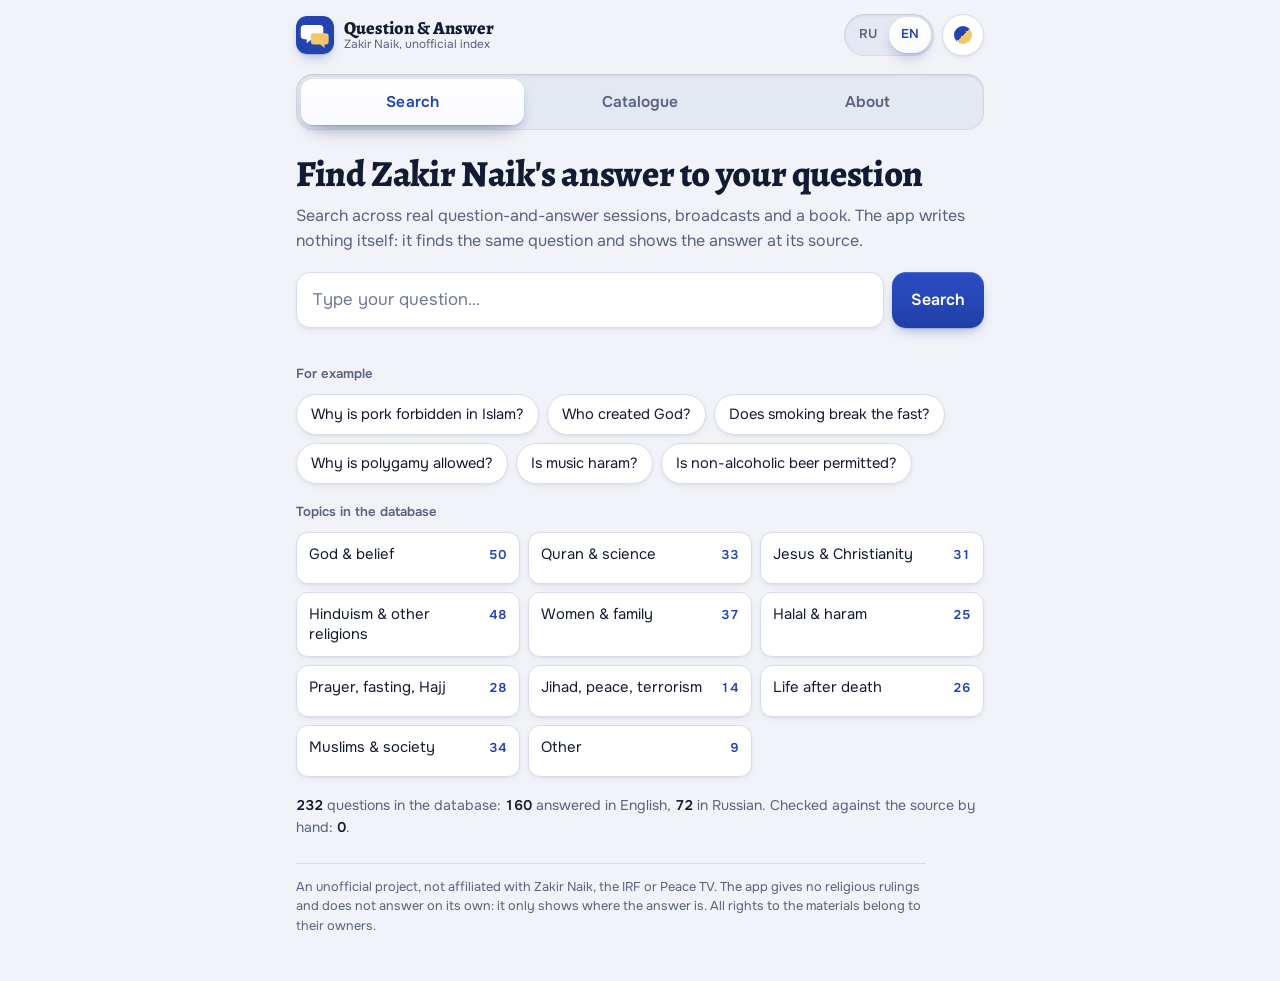
==== standalone.html @ 8502e1ef "Выключатели функций: плеер и чтение текста - блок FEATURES в app.js: player (включён) и reader (выкл" ====
<!DOCTYPE html>
<html lang="ru">
<head>
<meta charset="utf-8">
<meta name="viewport" content="width=device-width, initial-scale=1">
<title>Поиск по Q&amp;A Закира Найка</title>
<meta name="description" content="Неофициальный указатель: вопрос пользователя — реальный ответ Закира Найка со ссылкой на источник. Search index of Zakir Naik's Q&amp;A sessions, in Russian and English.">
<meta name="theme-color" content="#070D22">
<script>
/* Тема ставится до отрисовки, чтобы страница не мигала. */
(function () {
  var s = null;
  try { s = localStorage.getItem("qa.skin"); } catch (e) {}
  var root = document.documentElement;
  if (s !== "light" && s !== "navy" && s !== "emerald") {
    var host = root.getAttribute("data-theme");
    var dark = host ? host === "dark" : !!(window.matchMedia && matchMedia("(prefers-color-scheme: dark)").matches);
    s = dark ? "navy" : "light";
  }
  root.setAttribute("data-skin", s);
})();
</script>
<link rel="preconnect" href="https://fonts.googleapis.com">
<link rel="preconnect" href="https://fonts.gstatic.com" crossorigin>
<link rel="stylesheet" href="https://fonts.googleapis.com/css2?family=Alegreya:ital,wght@0,500;0,700;0,800;1,500&family=Onest:wght@400;500;600;700&display=swap">
<style>
/* Layout: one reading column for the phone — header, a segmented tab bar, the search field, then answer cards with a source slip.
   Three skins share one set of tokens: light (cool paper, lapis ink, soft shadows), navy (lapis night, azure glow, gold),
   emerald (green night, mint glow). Dark skins get depth from gradients, inner highlights and a neon edge. */
:root {
  /* light — the complete palette lives here */
  --bg: #F1F3F8;
  --bg-art: none;
  --surface: #FFFFFF;
  --surface-top: #FFFFFF;
  --sunken: #E4E8F2;
  --fg: #131A33;
  --muted: #586282;
  --line: #D6DCEB;
  --accent: #2343B0;
  --accent-2: #2343B0;
  --accent-fg: #FFFFFF;
  --accent-soft: #E4EAFB;
  --warn: #7F590C;
  --warn-soft: #F6EBCF;
  --none: #8B3A2F;
  --none-soft: #F6E3DF;

  --e1: 0 1px 2px rgba(19, 26, 51, .05), 0 3px 8px -2px rgba(19, 26, 51, .07);
  --e2: 0 1px 2px rgba(19, 26, 51, .06), 0 14px 30px -12px rgba(19, 26, 51, .22), 0 4px 10px -4px rgba(35, 67, 176, .10);
  --e-press: inset 0 1px 3px rgba(19, 26, 51, .14), inset 0 0 0 1px rgba(19, 26, 51, .03);
  --thumb-bg: linear-gradient(180deg, #FFFFFF, #F9FAFD);
  --thumb-shadow: 0 1px 1px rgba(19, 26, 51, .10), 0 5px 12px -3px rgba(35, 67, 176, .26), 0 14px 22px -14px rgba(19, 26, 51, .40);
  --tab-on: #2343B0;
  --neon-text: none;
  --ring: 0 0 0 3px rgba(35, 67, 176, .18);
  --btn-bg: linear-gradient(180deg, #2B4DC2, #2040A8);
  --btn-shadow: 0 1px 1px rgba(19, 26, 51, .14), 0 6px 14px -6px rgba(35, 67, 176, .55), inset 0 1px 0 rgba(255, 255, 255, .18);
  --edge: #2343B0;
  --edge-glow: none;
  --icon-a: #FFFFFF;
  --icon-b: #F2C76B;

  --display: "Alegreya", "PT Serif", Georgia, "Times New Roman", serif;
  --body: "Onest", system-ui, -apple-system, "Segoe UI", Roboto, "Helvetica Neue", sans-serif;
  --radius: 14px;
  --ease: cubic-bezier(.2, .8, .2, 1);
  --spring: cubic-bezier(.3, 1.35, .5, 1);
  color-scheme: light;
}

/* navy — used for "auto" when the system or the host is dark, and when chosen */
@media (prefers-color-scheme: dark) {
  :root:not([data-theme="light"]):not([data-skin]) {
    --bg: #070D22; --bg-art: radial-gradient(900px 420px at 50% -120px, rgba(92, 200, 255, .13), transparent 70%);
    --surface: #0D1634; --surface-top: #142149; --sunken: #050A1B;
    --fg: #E8EDFF; --muted: #9AA7D1; --line: #24325F;
    --accent: #5CC8FF; --accent-2: #8E9BFF; --accent-fg: #04122B; --accent-soft: #11305C;
    --warn: #F2C76B; --warn-soft: #3A2E12; --none: #FF9F8F; --none-soft: #3B1A1D;
    --e1: inset 0 1px 0 rgba(255, 255, 255, .06), 0 10px 22px -14px rgba(0, 0, 0, .85);
    --e2: inset 0 1px 0 rgba(255, 255, 255, .09), 0 0 0 1px rgba(92, 200, 255, .22), 0 0 26px -6px rgba(92, 200, 255, .32), 0 22px 44px -22px rgba(0, 0, 0, .95);
    --e-press: inset 0 2px 7px rgba(0, 0, 0, .65), inset 0 0 0 1px rgba(255, 255, 255, .04), 0 1px 0 rgba(255, 255, 255, .05);
    --thumb-bg: linear-gradient(180deg, #1F3170, #111D48);
    --thumb-shadow: inset 0 1px 0 rgba(255, 255, 255, .18), inset 0 -10px 14px -10px rgba(92, 200, 255, .45), 0 0 0 1px rgba(92, 200, 255, .60), 0 0 20px rgba(92, 200, 255, .42), 0 10px 20px -8px rgba(0, 0, 0, .9);
    --tab-on: #BFE9FF; --neon-text: 0 0 12px rgba(92, 200, 255, .75);
    --ring: 0 0 0 1px rgba(92, 200, 255, .8), 0 0 0 4px rgba(92, 200, 255, .18), 0 0 24px rgba(92, 200, 255, .28);
    --btn-bg: linear-gradient(180deg, #7AD5FF, #3FB4F2);
    --btn-shadow: inset 0 1px 0 rgba(255, 255, 255, .45), 0 0 0 1px rgba(92, 200, 255, .5), 0 0 18px rgba(92, 200, 255, .40), 0 10px 18px -10px rgba(0, 0, 0, .9);
    --edge: #5CC8FF; --edge-glow: 0 0 12px rgba(92, 200, 255, .9);
    --icon-a: #04122B; --icon-b: #F2C76B;
    color-scheme: dark;
  }
}
:root[data-theme="dark"]:not([data-skin]),
:root[data-skin="navy"] {
  --bg: #070D22; --bg-art: radial-gradient(900px 420px at 50% -120px, rgba(92, 200, 255, .13), transparent 70%);
  --surface: #0D1634; --surface-top: #142149; --sunken: #050A1B;
  --fg: #E8EDFF; --muted: #9AA7D1; --line: #24325F;
  --accent: #5CC8FF; --accent-2: #8E9BFF; --accent-fg: #04122B; --accent-soft: #11305C;
  --warn: #F2C76B; --warn-soft: #3A2E12; --none: #FF9F8F; --none-soft: #3B1A1D;
  --e1: inset 0 1px 0 rgba(255, 255, 255, .06), 0 10px 22px -14px rgba(0, 0, 0, .85);
  --e2: inset 0 1px 0 rgba(255, 255, 255, .09), 0 0 0 1px rgba(92, 200, 255, .22), 0 0 26px -6px rgba(92, 200, 255, .32), 0 22px 44px -22px rgba(0, 0, 0, .95);
  --e-press: inset 0 2px 7px rgba(0, 0, 0, .65), inset 0 0 0 1px rgba(255, 255, 255, .04), 0 1px 0 rgba(255, 255, 255, .05);
  --thumb-bg: linear-gradient(180deg, #1F3170, #111D48);
  --thumb-shadow: inset 0 1px 0 rgba(255, 255, 255, .18), inset 0 -10px 14px -10px rgba(92, 200, 255, .45), 0 0 0 1px rgba(92, 200, 255, .60), 0 0 20px rgba(92, 200, 255, .42), 0 10px 20px -8px rgba(0, 0, 0, .9);
  --tab-on: #BFE9FF; --neon-text: 0 0 12px rgba(92, 200, 255, .75);
  --ring: 0 0 0 1px rgba(92, 200, 255, .8), 0 0 0 4px rgba(92, 200, 255, .18), 0 0 24px rgba(92, 200, 255, .28);
  --btn-bg: linear-gradient(180deg, #7AD5FF, #3FB4F2);
  --btn-shadow: inset 0 1px 0 rgba(255, 255, 255, .45), 0 0 0 1px rgba(92, 200, 255, .5), 0 0 18px rgba(92, 200, 255, .40), 0 10px 18px -10px rgba(0, 0, 0, .9);
  --edge: #5CC8FF; --edge-glow: 0 0 12px rgba(92, 200, 255, .9);
  --icon-a: #04122B; --icon-b: #F2C76B;
  color-scheme: dark;
}
:root[data-skin="emerald"] {
  --bg: #07110D; --bg-art: radial-gradient(900px 420px at 50% -120px, rgba(95, 227, 176, .12), transparent 70%);
  --surface: #0D1A15; --surface-top: #142A22; --sunken: #040B08;
  --fg: #E3EFE9; --muted: #93AAA0; --line: #203A30;
  --accent: #5FE3B0; --accent-2: #9BE86A; --accent-fg: #04160F; --accent-soft: #113A2C;
  --warn: #E7C873; --warn-soft: #33290F; --none: #F0A48E; --none-soft: #36201A;
  --e1: inset 0 1px 0 rgba(255, 255, 255, .05), 0 10px 22px -14px rgba(0, 0, 0, .85);
  --e2: inset 0 1px 0 rgba(255, 255, 255, .08), 0 0 0 1px rgba(95, 227, 176, .22), 0 0 26px -6px rgba(95, 227, 176, .30), 0 22px 44px -22px rgba(0, 0, 0, .95);
  --e-press: inset 0 2px 7px rgba(0, 0, 0, .65), inset 0 0 0 1px rgba(255, 255, 255, .04), 0 1px 0 rgba(255, 255, 255, .05);
  --thumb-bg: linear-gradient(180deg, #1B4A3A, #0F2A21);
  --thumb-shadow: inset 0 1px 0 rgba(255, 255, 255, .16), inset 0 -10px 14px -10px rgba(95, 227, 176, .45), 0 0 0 1px rgba(95, 227, 176, .58), 0 0 20px rgba(95, 227, 176, .38), 0 10px 20px -8px rgba(0, 0, 0, .9);
  --tab-on: #C9F7E4; --neon-text: 0 0 12px rgba(95, 227, 176, .75);
  --ring: 0 0 0 1px rgba(95, 227, 176, .8), 0 0 0 4px rgba(95, 227, 176, .18), 0 0 24px rgba(95, 227, 176, .26);
  --btn-bg: linear-gradient(180deg, #7DEDC2, #45CF9A);
  --btn-shadow: inset 0 1px 0 rgba(255, 255, 255, .45), 0 0 0 1px rgba(95, 227, 176, .5), 0 0 18px rgba(95, 227, 176, .36), 0 10px 18px -10px rgba(0, 0, 0, .9);
  --edge: #5FE3B0; --edge-glow: 0 0 12px rgba(95, 227, 176, .9);
  --icon-a: #04160F; --icon-b: #E7C873;
  color-scheme: dark;
}

* { box-sizing: border-box; }
html { -webkit-text-size-adjust: 100%; }
body {
  margin: 0;
  background-color: var(--bg);
  background-image: var(--bg-art);
  background-repeat: no-repeat;
  color: var(--fg);
  font-family: var(--body);
  font-size: 16px;
  line-height: 1.55;
  -webkit-tap-highlight-color: transparent;
}
[hidden] { display: none !important; }
a { color: var(--accent); }
button, input, select { font: inherit; color: inherit; }
:focus-visible { outline: 2px solid var(--accent); outline-offset: 2px; }
.num { font-variant-numeric: tabular-nums; }

/* smooth cross-fade while the skin changes */
:root.skin-anim, :root.skin-anim * {
  transition: background-color .35s ease, color .35s ease, border-color .35s ease, box-shadow .35s ease !important;
}

.app {
  max-width: 720px;
  margin: 0 auto;
  padding: 14px 16px 44px;
  display: flex;
  flex-direction: column;
  gap: 18px;
}

/* ---------- header ---------- */
.topbar { display: flex; align-items: center; justify-content: space-between; gap: 10px; }
.brand { display: flex; align-items: center; gap: 10px; text-decoration: none; color: var(--fg); min-width: 0; }
.brand svg { flex: none; border-radius: 11px; box-shadow: var(--btn-shadow); }
.brand .i-bg { fill: var(--accent); }
.brand .i-a { fill: var(--icon-a); }
.brand .i-b { fill: var(--icon-b); }
.brand b { font-family: var(--display); font-weight: 800; font-size: 1.14rem; line-height: 1.1; display: block; }
.brand small { display: block; color: var(--muted); font-size: .74rem; line-height: 1.25; }
.controls { display: flex; align-items: center; gap: 8px; flex: none; }

.lang { display: flex; border-radius: 99px; padding: 3px; background: var(--sunken); box-shadow: var(--e-press); }
.lang button {
  border: 0; background: transparent; cursor: pointer; border-radius: 99px;
  font-size: .8rem; font-weight: 600; min-width: 42px; min-height: 36px; color: var(--muted);
  transition: color .25s ease, background-color .25s ease, box-shadow .25s ease;
}
.lang button[aria-pressed="true"] { background: var(--thumb-bg); color: var(--tab-on); box-shadow: var(--thumb-shadow); text-shadow: var(--neon-text); }

.skin { position: relative; }
.skin-btn {
  width: 42px; height: 42px; border-radius: 50%; border: 1px solid var(--line); cursor: pointer;
  background: linear-gradient(180deg, var(--surface-top), var(--surface)); box-shadow: var(--e1);
  display: grid; place-items: center; transition: transform .2s var(--ease), box-shadow .25s ease;
}
.skin-btn:active { transform: scale(.94); }
.skin-btn i { width: 18px; height: 18px; border-radius: 50%; background: linear-gradient(135deg, var(--accent) 0 50%, var(--icon-b) 50% 100%); box-shadow: var(--edge-glow); }
.skin-menu {
  position: absolute; z-index: 20; right: 0; top: calc(100% + 8px); width: 208px; padding: 6px;
  background: linear-gradient(180deg, var(--surface-top), var(--surface)); border: 1px solid var(--line); border-radius: 14px; box-shadow: var(--e2);
  display: flex; flex-direction: column; gap: 2px;
  transform-origin: calc(100% - 20px) 0;
  opacity: 0; transform: translateY(-8px) scale(.94); visibility: hidden; pointer-events: none;
  transition: opacity .2s ease, transform .28s var(--spring), visibility 0s linear .28s;
}
.skin-menu.open { opacity: 1; transform: none; visibility: visible; pointer-events: auto; transition: opacity .2s ease, transform .28s var(--spring), visibility 0s; }
.skin-menu button {
  display: grid; grid-template-columns: 26px minmax(0, 1fr) 16px; align-items: center; gap: 10px;
  border: 0; background: transparent; cursor: pointer; border-radius: 10px; padding: 9px 10px; min-height: 44px; text-align: left; font-size: .94rem;
}
.skin-menu button:hover { background: var(--accent-soft); }
.skin-menu .sw { width: 26px; height: 26px; border-radius: 50%; border: 1px solid rgba(128, 140, 180, .45); background: linear-gradient(135deg, var(--a) 0 50%, var(--b) 50% 100%); }
.skin-menu .tick { color: var(--accent); font-weight: 700; visibility: hidden; }
.skin-menu button[aria-checked="true"] .tick { visibility: visible; }
.skin-menu button[aria-checked="true"] { font-weight: 600; }

/* ---------- tabs: a pressed-in track and a raised thumb that slides ---------- */
.tabs {
  position: relative; isolation: isolate;
  display: grid; grid-template-columns: repeat(3, minmax(0, 1fr)); gap: 4px;
  padding: 5px; border-radius: 17px; background: var(--sunken); box-shadow: var(--e-press);
}
.tabs .thumb {
  position: absolute; z-index: 0; top: 5px; bottom: 5px; left: 5px;
  width: calc((100% - 18px) / 3); border-radius: 12px;
  background: var(--thumb-bg); box-shadow: var(--thumb-shadow);
  transform: translateX(calc(var(--i, 0) * (100% + 4px)));
  transition: transform .46s var(--spring);
}
.tabs a {
  position: relative; z-index: 1;
  text-align: center; text-decoration: none; color: var(--muted); font-weight: 600; font-size: .97rem; letter-spacing: .005em;
  padding: 10px 6px; border-radius: 12px; min-height: 46px; display: flex; align-items: center; justify-content: center;
  transition: color .3s ease, text-shadow .3s ease;
}
.tabs a:hover { color: var(--fg); }
.tabs a[aria-current="page"] { color: var(--tab-on); text-shadow: var(--neon-text); }

/* ---------- search ---------- */
.view { display: flex; flex-direction: column; gap: 18px; }
h1 { font-family: var(--display); font-weight: 800; font-size: clamp(1.7rem, 6.6vw, 2.3rem); line-height: 1.1; margin: 6px 0 0; text-wrap: balance; letter-spacing: -.01em; }
h2 { font-family: var(--display); font-weight: 700; font-size: 1.28rem; line-height: 1.2; margin: 0; text-wrap: balance; }
.lead { color: var(--muted); margin: 0; max-width: 62ch; }

.search { display: flex; gap: 8px; align-items: stretch; }
.search .field { position: relative; flex: 1; min-width: 0; }
.search input {
  width: 100%; min-height: 56px; padding: 12px 44px 12px 16px;
  border: 1.5px solid var(--line); border-radius: var(--radius);
  background: linear-gradient(180deg, var(--surface), var(--surface-top)); font-size: 1.05rem; box-shadow: var(--e1);
  transition: border-color .25s ease, box-shadow .3s ease;
}
.search input::placeholder { color: var(--muted); opacity: .85; }
.search input:focus { outline: none; border-color: var(--accent); box-shadow: var(--ring); }
.search input::-webkit-search-cancel-button { display: none; }
.search .clear {
  position: absolute; right: 4px; top: 50%; transform: translateY(-50%);
  width: 40px; height: 40px; border: 0; background: transparent; color: var(--muted); cursor: pointer; font-size: 1.3rem; line-height: 1; border-radius: 8px;
}
.btn {
  display: inline-flex; align-items: center; justify-content: center; gap: 8px;
  min-height: 44px; padding: 9px 16px; border-radius: 11px; cursor: pointer;
  font-weight: 600; font-size: .95rem; text-decoration: none; text-align: center;
  border: 0; background: var(--btn-bg); color: var(--accent-fg); box-shadow: var(--btn-shadow);
  transition: transform .18s var(--ease), box-shadow .25s ease, filter .2s ease;
}
.btn:hover { filter: brightness(1.06); }
.btn:active { transform: translateY(1px) scale(.985); }
.btn.ghost { background: transparent; color: var(--accent); box-shadow: inset 0 0 0 1.5px var(--accent); }
.btn.quiet { background: transparent; color: var(--muted); font-weight: 500; box-shadow: inset 0 0 0 1px var(--line); }
.btn.go { min-width: 92px; min-height: 56px; border-radius: var(--radius); font-size: 1rem; }
.btn[aria-expanded="true"] { filter: saturate(.85); }

.block { display: flex; flex-direction: column; gap: 10px; }
.label { font-size: .82rem; font-weight: 600; color: var(--muted); margin: 0; }
.chips { display: flex; flex-wrap: wrap; gap: 8px; }
.chip {
  border: 1px solid var(--line); background: linear-gradient(180deg, var(--surface-top), var(--surface)); color: var(--fg); cursor: pointer;
  border-radius: 99px; padding: 8px 14px; font-size: .92rem; min-height: 40px; text-align: left; box-shadow: var(--e1);
  transition: border-color .2s ease, transform .18s var(--ease);
}
.chip:hover { border-color: var(--accent); }
.chip:active { transform: scale(.97); }

.topics { display: grid; grid-template-columns: repeat(2, minmax(0, 1fr)); gap: 8px; }
@media (min-width: 560px) { .topics { grid-template-columns: repeat(3, minmax(0, 1fr)); } }
.topic {
  display: flex; justify-content: space-between; align-items: baseline; gap: 8px;
  border: 1px solid var(--line); background: linear-gradient(180deg, var(--surface-top), var(--surface)); color: var(--fg); cursor: pointer;
  border-radius: 12px; padding: 12px; text-align: left; min-height: 52px; font-size: .93rem; line-height: 1.3; box-shadow: var(--e1);
  transition: border-color .2s ease, transform .18s var(--ease);
}
.topic:hover { border-color: var(--accent); }
.topic:active { transform: scale(.98); }
.topic span:last-child { font-size: .8rem; color: var(--accent); font-variant-numeric: tabular-nums; font-weight: 600; }
.stats { color: var(--muted); font-size: .88rem; margin: 0; }
.stats b { color: var(--fg); font-weight: 600; font-variant-numeric: tabular-nums; }

/* ---------- results ---------- */
.results { display: flex; flex-direction: column; gap: 12px; }
.status { display: flex; flex-direction: column; gap: 6px; align-items: flex-start; }
.pill {
  font-size: .78rem; font-weight: 600; padding: 4px 11px 4px 9px; border-radius: 99px;
  display: inline-flex; align-items: center; gap: 7px;
}
.pill::before { content: ""; width: 7px; height: 7px; border-radius: 50%; background: currentColor; box-shadow: 0 0 8px currentColor; }
.pill.ok { background: var(--accent-soft); color: var(--accent); }
.pill.near { background: var(--warn-soft); color: var(--warn); }
.pill.none { background: var(--none-soft); color: var(--none); }
.status p { margin: 0; color: var(--muted); max-width: 62ch; }
.subhead { margin: 10px 0 0; font-size: .82rem; font-weight: 600; color: var(--muted); }

.card {
  position: relative;
  background: linear-gradient(180deg, var(--surface-top), var(--surface)); border: 1px solid var(--line); border-radius: var(--radius);
  padding: 14px 16px; display: flex; flex-direction: column; gap: 10px; min-width: 0; box-shadow: var(--e1);
}
.card.top { border-color: transparent; box-shadow: var(--e2); padding-left: 20px; }
.card.top::before {
  content: ""; position: absolute; left: 7px; top: 14px; bottom: 14px; width: 3px; border-radius: 3px;
  background: linear-gradient(180deg, var(--edge), var(--accent-2)); box-shadow: var(--edge-glow);
}
.eyebrow { display: flex; flex-wrap: wrap; gap: 4px 10px; align-items: center; font-size: .78rem; color: var(--muted); }
.eyebrow .kind { color: var(--accent); font-weight: 600; }
.eyebrow .flag { border: 1px solid var(--line); border-radius: 6px; padding: 0 6px; }
.eyebrow .flag.warn { color: var(--warn); border-color: transparent; background: var(--warn-soft); }
.eyebrow .score { margin-left: auto; font-variant-numeric: tabular-nums; }
.q { margin: 0; font-weight: 600; font-size: 1.04rem; line-height: 1.35; overflow-wrap: anywhere; }
.card.top .q { font-family: var(--display); font-weight: 700; font-size: 1.42rem; line-height: 1.18; }
.orig { margin: -4px 0 0; color: var(--muted); font-size: .88rem; font-style: italic; overflow-wrap: anywhere; }
.actions { display: flex; flex-wrap: wrap; gap: 8px; }
.actions .btn { flex: 1 1 auto; }
.actions .btn.quiet { flex: 0 0 auto; }
.btn.icon { width: 46px; padding: 0; }

/* things that drop open: the player, the reader, a catalogue card */
.reveal { display: grid; grid-template-rows: 0fr; opacity: 0; transition: grid-template-rows .42s var(--ease), opacity .3s ease; }
.reveal > .reveal-in { min-height: 0; overflow: hidden; }
.reveal.open { grid-template-rows: 1fr; opacity: 1; }
.reveal.done > .reveal-in { overflow: visible; }
.player-slot:empty { display: none; }

/* in-app player */
.media { border-radius: 12px; overflow: hidden; background: var(--sunken); border: 1px solid var(--line); box-shadow: var(--e1); }
.media .frame { position: relative; width: 100%; aspect-ratio: 16 / 9; background: #000; }
.media .frame iframe, .media .frame video { position: absolute; inset: 0; width: 100%; height: 100%; border: 0; }
.media-audio { padding: 12px; display: flex; flex-direction: column; gap: 10px; }
.media-audio audio { width: 100%; height: 44px; }
.speeds { display: flex; flex-wrap: wrap; gap: 5px; align-items: center; font-size: .82rem; color: var(--muted); }
.speeds button { border: 1px solid var(--line); background: transparent; border-radius: 99px; min-width: 44px; padding: 0 8px; min-height: 34px; cursor: pointer; font-size: .82rem; font-variant-numeric: tabular-nums; }
.speeds button[aria-pressed="true"] { background: var(--accent-soft); color: var(--accent); border-color: transparent; font-weight: 600; }
.media-bar { display: flex; align-items: center; gap: 10px; padding: 8px 8px 8px 12px; font-size: .84rem; color: var(--muted); min-width: 0; }
.media-bar .where { flex: 1; min-width: 0; overflow-wrap: anywhere; }
.media-bar a { font-weight: 600; white-space: nowrap; }
.media-bar .x { flex: none; width: 36px; height: 36px; border: 0; border-radius: 50%; background: transparent; color: var(--muted); cursor: pointer; font-size: 1.1rem; }
.media-bar .x:hover { background: var(--accent-soft); color: var(--accent); }

/* reader: answer text with its source line */
.reader { border: 1px solid var(--line); border-radius: 12px; background: var(--surface); box-shadow: var(--e1); overflow: hidden; }
.reader .text { padding: 14px 16px 6px; max-width: 68ch; font-family: var(--display); font-size: 1.12rem; line-height: 1.6; white-space: pre-wrap; overflow-wrap: anywhere; }
.reader .src { margin: 0; padding: 10px 16px 12px; border-top: 1px dashed var(--line); font-size: .84rem; color: var(--muted); overflow-wrap: anywhere; }
.reader .src a { font-weight: 600; }

/* source slip: the citation under every answer */
.slip { border-top: 1px dashed var(--line); padding-top: 10px; display: grid; grid-template-columns: 5.6em minmax(0, 1fr); gap: 4px 12px; font-size: .86rem; margin: 0; }
.slip dt { font-size: .78rem; color: var(--muted); padding-top: 1px; }
.slip dd { margin: 0; min-width: 0; overflow-wrap: anywhere; }
.slip .also { display: flex; flex-direction: column; gap: 2px; }
.note { margin: 0; font-size: .86rem; color: var(--muted); border-left: 2px solid var(--line); padding-left: 10px; }
.more { align-self: center; }

/* ---------- catalogue ---------- */
.filters { display: grid; grid-template-columns: repeat(2, minmax(0, 1fr)); gap: 8px; }
.filters label { display: flex; flex-direction: column; gap: 4px; font-size: .8rem; color: var(--muted); min-width: 0; }
.filters select, .filters input {
  min-height: 44px; padding: 8px 10px; border: 1.5px solid var(--line); border-radius: 11px; background: var(--surface); width: 100%; font-size: .95rem;
  transition: border-color .25s ease, box-shadow .3s ease;
}
.filters select:focus, .filters input:focus { outline: none; border-color: var(--accent); box-shadow: var(--ring); }
.groups { display: flex; flex-direction: column; gap: 8px; }
.group { background: linear-gradient(180deg, var(--surface-top), var(--surface)); border: 1px solid var(--line); border-radius: var(--radius); box-shadow: var(--e1); overflow: hidden; }
.group > summary {
  cursor: pointer; padding: 13px 14px; display: flex; gap: 10px; justify-content: space-between; align-items: center;
  font-weight: 600; line-height: 1.3; list-style: none;
}
.group > summary::-webkit-details-marker { display: none; }
.group > summary .ttl { flex: 1; min-width: 0; overflow-wrap: anywhere; }
.group > summary .cnt { font-size: .8rem; color: var(--accent); flex: none; font-variant-numeric: tabular-nums; }
.group > summary .chev { flex: none; width: 9px; height: 9px; border-right: 2px solid var(--muted); border-bottom: 2px solid var(--muted); transform: rotate(45deg) translate(-2px, -2px); transition: transform .35s var(--ease); }
.group[open] > summary .chev { transform: rotate(225deg) translate(-2px, -2px); }
.group[open].closing > summary .chev { transform: rotate(45deg) translate(-2px, -2px); }
.group .dbody { overflow: hidden; }
.rows { list-style: none; margin: 0; padding: 0 8px 8px; display: flex; flex-direction: column; }
.rows li { border-top: 1px dashed var(--line); }
.row { display: grid; grid-template-columns: 4.9em minmax(0, 1fr); gap: 10px; width: 100%; text-align: left; border: 0; background: transparent; cursor: pointer; padding: 10px 6px; font-size: .93rem; line-height: 1.35; border-radius: 8px; transition: background-color .2s ease; }
.row:hover, .row[aria-expanded="true"] { background: var(--accent-soft); }
.row .loc { font-size: .78rem; color: var(--muted); font-variant-numeric: tabular-nums; padding-top: 2px; }
.rows .card { margin: 6px 0 12px; }
.empty { color: var(--muted); margin: 0; }

/* ---------- about ---------- */
.prose { display: flex; flex-direction: column; gap: 10px; max-width: 65ch; }
.prose p, .prose ul, .prose ol { margin: 0; }
.prose ul, .prose ol { padding-left: 1.2em; display: flex; flex-direction: column; gap: 6px; }
.panel { background: linear-gradient(180deg, var(--surface-top), var(--surface)); border: 1px solid var(--line); border-radius: var(--radius); padding: 14px 16px; display: flex; flex-direction: column; gap: 10px; box-shadow: var(--e1); }
.legend { display: grid; grid-template-columns: auto minmax(0, 1fr); gap: 8px 12px; align-items: start; font-size: .92rem; margin: 0; }
.legend dt { margin: 0; }
.legend dd { margin: 0; color: var(--muted); }
.srclist { list-style: none; margin: 0; padding: 0; display: flex; flex-direction: column; }
.srclist li { border-top: 1px dashed var(--line); padding: 10px 0; display: flex; flex-direction: column; gap: 2px; font-size: .92rem; }
.srclist li:first-child { border-top: 0; padding-top: 0; }
.srclist .st { font-size: .78rem; font-weight: 600; color: var(--muted); }
.srclist .st.used { color: var(--accent); }
.srclist .st.partial { color: var(--warn); }
.srclist a { font-weight: 600; overflow-wrap: anywhere; }
.srclist p { margin: 0; color: var(--muted); }
.filebox { display: flex; flex-wrap: wrap; gap: 8px; align-items: center; }
.filebox input[type="file"] { max-width: 100%; font-size: .9rem; }
.foot { color: var(--muted); font-size: .8rem; margin: 6px 0 0; border-top: 1px solid var(--line); padding-top: 14px; max-width: 70ch; }

.toast {
  position: fixed; left: 50%; bottom: 22px; z-index: 30; max-width: calc(100% - 32px);
  background: var(--fg); color: var(--bg); padding: 10px 16px; border-radius: 12px; font-size: .9rem; box-shadow: var(--e2);
  opacity: 0; transform: translate(-50%, 14px) scale(.96); pointer-events: none;
  transition: opacity .25s ease, transform .35s var(--spring);
}
.toast.show { opacity: 1; transform: translate(-50%, 0); }

/* ---------- motion that answers an action ---------- */
@keyframes rise { from { opacity: 0; transform: translateY(12px); } to { opacity: 1; transform: none; } }
@keyframes view-in { from { opacity: 0; transform: translateY(8px); } to { opacity: 1; transform: none; } }
.view.enter { animation: view-in .34s var(--ease) both; }
.results.fresh > * { animation: rise .42s var(--ease) both; animation-delay: calc(var(--n, 0) * 55ms); }

@media (prefers-reduced-motion: reduce) {
  *, *::before, *::after { animation-duration: .01ms !important; animation-delay: 0s !important; transition-duration: .01ms !important; }
}
@media (max-width: 380px) {
  .btn.go { min-width: 72px; padding: 9px 10px; }
  .slip { grid-template-columns: 4.8em minmax(0, 1fr); }
  .brand small { display: none; }
}
</style>
</head>
<body>
<div class="app">

  <header class="topbar">
    <a class="brand" href="#search">
      <svg width="38" height="38" viewBox="0 0 64 64" aria-hidden="true">
        <rect class="i-bg" width="64" height="64" rx="15"/>
        <path class="i-a" d="M14 15h26a6 6 0 0 1 6 6v12a6 6 0 0 1-6 6H26l-8 7v-7h-4a6 6 0 0 1-6-6V21a6 6 0 0 1 6-6z"/>
        <path class="i-b" d="M30 29h20a5 5 0 0 1 5 5v9a5 5 0 0 1-5 5h-2v6l-7-6h-11a5 5 0 0 1-5-5v-9a5 5 0 0 1 5-5z"/>
      </svg>
      <span><b data-i18n="brand">Вопрос — ответ</b><small data-i18n="brandSub">Закир Найк, неофициальный указатель</small></span>
    </a>
    <div class="controls">
      <div class="lang" role="group" aria-label="Язык / Language">
        <button type="button" data-lang="ru" aria-pressed="true">RU</button>
        <button type="button" data-lang="en" aria-pressed="false">EN</button>
      </div>
      <div class="skin">
        <button class="skin-btn" type="button" id="skin-btn" aria-haspopup="true" aria-expanded="false" aria-controls="skin-menu" data-i18n-aria="skinLabel" aria-label="Оформление"><i></i></button>
        <div class="skin-menu" id="skin-menu" role="menu">
          <button type="button" role="menuitemradio" data-skin-set="auto" aria-checked="true"><span class="sw" style="--a:#F1F3F8;--b:#070D22"></span><span data-i18n="skinAuto">Как в системе</span><span class="tick">✓</span></button>
          <button type="button" role="menuitemradio" data-skin-set="light" aria-checked="false"><span class="sw" style="--a:#FFFFFF;--b:#2343B0"></span><span data-i18n="skinLight">Светлая</span><span class="tick">✓</span></button>
          <button type="button" role="menuitemradio" data-skin-set="navy" aria-checked="false"><span class="sw" style="--a:#0D1634;--b:#5CC8FF"></span><span data-i18n="skinNavy">Тёмно-синяя</span><span class="tick">✓</span></button>
          <button type="button" role="menuitemradio" data-skin-set="emerald" aria-checked="false"><span class="sw" style="--a:#0D1A15;--b:#5FE3B0"></span><span data-i18n="skinEmerald">Изумрудная</span><span class="tick">✓</span></button>
        </div>
      </div>
    </div>
  </header>

  <nav class="tabs" id="tabs" aria-label="Разделы">
    <span class="thumb" aria-hidden="true"></span>
    <a href="#search" data-view="search" data-i18n="tabSearch" aria-current="page">Поиск</a>
    <a href="#catalog" data-view="catalog" data-i18n="tabCatalog">Каталог</a>
    <a href="#about" data-view="about" data-i18n="tabAbout">О проекте</a>
  </nav>

  <main>
    <!-- ПОИСК -->
    <section class="view" id="view-search">
      <div class="block">
        <h1 data-i18n="h1">Найдите ответ Закира Найка на ваш вопрос</h1>
        <p class="lead" data-i18n="lead">Поиск по реальным сессиям вопросов и ответов, эфирам и книге. Приложение ничего не сочиняет: оно находит такой же вопрос и показывает ответ в источнике.</p>
      </div>

      <form class="search" id="form" role="search">
        <div class="field">
          <input id="q" type="search" autocomplete="off" enterkeyhint="search" data-i18n-ph="placeholder" data-i18n-aria="qLabel" placeholder="Напишите вопрос…" aria-label="Ваш вопрос">
          <button class="clear" type="button" id="clear" data-i18n-aria="clear" aria-label="Очистить" hidden>×</button>
        </div>
        <button class="btn go" type="submit" data-i18n="find">Найти</button>
      </form>

      <section class="results" id="out" aria-live="polite"></section>

      <div id="rest" class="view">
        <div class="block">
          <p class="label" data-i18n="tryLabel">Например</p>
          <div class="chips" id="examples"></div>
        </div>
        <div class="block">
          <p class="label" data-i18n="topicsLabel">Темы в базе</p>
          <div class="topics" id="topics"></div>
        </div>
        <p class="stats" id="stats"></p>
      </div>
    </section>

    <!-- КАТАЛОГ -->
    <section class="view" id="view-catalog" hidden>
      <div class="block">
        <h1 data-i18n="catTitle">Все вопросы в базе</h1>
        <p class="lead" data-i18n="catLead">Вопросы сгруппированы по источникам. Нажмите на вопрос, чтобы открыть ответ.</p>
      </div>
      <div class="filters">
        <label><span data-i18n="fTopic">Тема</span><select id="f-topic"></select></label>
        <label><span data-i18n="fType">Вид источника</span><select id="f-type"></select></label>
        <label><span data-i18n="fLang">Язык ответа</span><select id="f-lang"></select></label>
        <label><span data-i18n="fText">Слово в вопросе</span><input id="f-text" type="search" autocomplete="off"></label>
      </div>
      <p class="stats" id="cat-count"></p>
      <div class="groups" id="groups"></div>
    </section>

    <!-- О ПРОЕКТЕ -->
    <section class="view" id="view-about" hidden>
      <div id="about"></div>
    </section>
  </main>

  <p class="foot" data-i18n="foot">Неофициальный проект. Не связан с Закиром Найком, IRF и Peace TV. Приложение не даёт религиозных заключений и не отвечает от себя: оно только показывает, где находится ответ. Права на материалы принадлежат их правообладателям.</p>
</div>

<noscript><p style="padding:16px">Для работы поиска нужен JavaScript. JavaScript is required.</p></noscript>
<script>
window.QA_CONFIG={"standalone":true};
window.QA_DATA=[{"id":"qa_0001","question_ru":"Нужно ли давать высшей силе имя — Аллах, Бог или Бхагван?","question_en":"Does the ultimate power need a name — Allah, God or Bhagwan?","question_original":"Believes in ultimate power — does he need to give it a name like Allah, God, or Bhagwan?","question_lang":"en","answer_text":null,"answer_lang":"en","source":{"type":"video","title":"Does God Exist? (Doha, Qatar, 2016)","publisher":"YouTube (via islamicity.org)","url":"https://www.youtube.com/watch?v=hkP-g9EcYbo","timecode":"01:51:20","url_at_time":"https://www.youtube.com/watch?v=hkP-g9EcYbo&t=6680s","date":"2016"},"topics":["god"],"keywords":["имя","бога","аллах","бхагван","высшая","сила","назвать","name","god","allah"],"rights":"pending","verified":false},{"id":"qa_0002","question_ru":"Иисус не был религиозным лидером (утверждение из зала)","question_en":"Jesus was not a religious leader (statement from the audience)","question_original":"Rose talks about Jesus not being a religious leader","question_lang":"en","answer_text":null,"answer_lang":"en","source":{"type":"video","title":"Does God Exist? (Doha, Qatar, 2016)","publisher":"YouTube (via islamicity.org)","url":"https://www.youtube.com/watch?v=hkP-g9EcYbo","timecode":"02:01:34","url_at_time":"https://www.youtube.com/watch?v=hkP-g9EcYbo&t=7294s","date":"2016"},"topics":["jesus","religions"],"keywords":["иисус","иса","лидер","религиозный","христос","jesus","leader"],"rights":"pending","verified":false},{"id":"qa_0003","question_ru":"Если все религии говорят о едином Боге, зачем переходить в другую религию?","question_en":"If all religions say there is only one God, why convert to another religion?","question_original":"If all religion says that there is only one God then why do we need to convert to another religion?","question_lang":"en","answer_text":null,"answer_lang":"en","source":{"type":"video","title":"Does God Exist? (Doha, Qatar, 2016)","publisher":"YouTube (via islamicity.org)","url":"https://www.youtube.com/watch?v=hkP-g9EcYbo","timecode":"02:14:33","url_at_time":"https://www.youtube.com/watch?v=hkP-g9EcYbo&t=8073s","date":"2016"},"topics":["god","religions","muslims"],"keywords":["все","религии","один","единый","бог","зачем","переходить","принимать","ислам","менять","религию","convert","religion"],"rights":"pending","verified":false},{"id":"qa_0004","question_ru":"Условия развода: что говорит Иисус в Библии и что говорит Ислам?","question_en":"Grounds for divorce: what Jesus says in the Bible and what Islam says","question_original":"Criteria of giving divorce by Jesus Christ in the Bible and Islam","question_lang":"en","answer_text":null,"answer_lang":"en","source":{"type":"video","title":"Does God Exist? (Doha, Qatar, 2016)","publisher":"YouTube (via islamicity.org)","url":"https://www.youtube.com/watch?v=hkP-g9EcYbo","timecode":"02:34:16","url_at_time":"https://www.youtube.com/watch?v=hkP-g9EcYbo&t=9256s","date":"2016"},"topics":["jesus","women"],"keywords":["развод","библия","иисус","талак","divorce","bible"],"rights":"pending","verified":false},{"id":"qa_0005","question_ru":"Как быть с агностиками?","question_en":"What about agnostics?","question_original":"Guhan talks about issue of Agnostics","question_lang":"en","answer_text":null,"answer_lang":"en","source":{"type":"video","title":"Does God Exist? (Doha, Qatar, 2016)","publisher":"YouTube (via islamicity.org)","url":"https://www.youtube.com/watch?v=hkP-g9EcYbo","timecode":"02:43:06","url_at_time":"https://www.youtube.com/watch?v=hkP-g9EcYbo&t=9786s","date":"2016"},"topics":["god"],"keywords":["агностик","агностицизм","сомневаюсь","agnostic"],"rights":"pending","verified":false},{"id":"qa_0006","question_ru":"Почему в Исламе нет пророков-женщин, а в индуизме есть богини?","question_en":"Why is there no female prophet in Islam, while Hinduism has goddesses?","question_original":"Why there is no female Prophet in Islam? Hinduism has female Goddesses","question_lang":"en","answer_text":null,"answer_lang":"en","source":{"type":"video","title":"Does God Exist? (Doha, Qatar, 2016)","publisher":"YouTube (via islamicity.org)","url":"https://www.youtube.com/watch?v=hkP-g9EcYbo","timecode":"02:45:19","url_at_time":"https://www.youtube.com/watch?v=hkP-g9EcYbo&t=9919s","date":"2016"},"topics":["god","religions","women"],"keywords":["женщина","пророк","женщины","богиня","female","prophet","woman"],"rights":"pending","verified":false},{"id":"qa_0007","question_ru":"Иисус — сын Бога или посланник, как Моисей? Через кого попадают в рай?","question_en":"Is Jesus the son of God or a messenger like Moses? Through whom does one reach heaven?","question_original":"Do Muslims believe Jesus is a son of God or a Messenger like Moses? Do Muslims go to heaven through Jesus or Muhammad?","question_lang":"en","answer_text":null,"answer_lang":"en","source":{"type":"video","title":"Does God Exist? (Doha, Qatar, 2016)","publisher":"YouTube (via islamicity.org)","url":"https://www.youtube.com/watch?v=hkP-g9EcYbo","timecode":"02:53:44","url_at_time":"https://www.youtube.com/watch?v=hkP-g9EcYbo&t=10424s","date":"2016"},"topics":["god","jesus","afterlife"],"keywords":["иисус","иса","сын","бога","моисей","муса","посланник","рай","jesus","son","god","moses","heaven"],"rights":"pending","verified":false},{"id":"qa_0008","question_ru":"Почему молящиеся мусульмане попадают в рай, а немусульмане нет? (на урду)","question_en":"Why do Muslims who pray go to heaven while non-Muslims do not enter Paradise? (asked in Urdu)","question_original":"Muslims who offer salah go to heaven and Non-Muslims don't enter paradise. Why?","question_lang":"en","answer_text":null,"answer_lang":"en","source":{"type":"video","title":"Does God Exist? (Doha, Qatar, 2016)","publisher":"YouTube (via islamicity.org)","url":"https://www.youtube.com/watch?v=hkP-g9EcYbo","timecode":"03:02:14","url_at_time":"https://www.youtube.com/watch?v=hkP-g9EcYbo&t=10934s","date":"2016"},"topics":["worship","afterlife","muslims"],"keywords":["немусульмане","рай","попадут","ад","намаз","молитва","paradise","non-muslim","heaven"],"rights":"pending","verified":false},{"id":"qa_0009","question_ru":"Как судят людей, живших между Иисусом и Мухаммадом? Какие части Библии истинны?","question_en":"How are people who lived between Jesus and Muhammad judged? Which parts of the Bible are true?","question_original":"How are people between the beginning of the two religions judged? Which parts of the Bible are true?","question_lang":"en","answer_text":null,"answer_lang":"en","source":{"type":"video","title":"Does God Exist? (Doha, Qatar, 2016)","publisher":"YouTube (via islamicity.org)","url":"https://www.youtube.com/watch?v=hkP-g9EcYbo","timecode":"03:09:07","url_at_time":"https://www.youtube.com/watch?v=hkP-g9EcYbo&t=11347s","date":"2016"},"topics":["jesus","religions","afterlife"],"keywords":["люди","между","христианство","библия","истинна","искажена","суд","judged","bible","true"],"rights":"pending","verified":false},{"id":"qa_0010","question_ru":"Перерождение и карма в индуизме. Что Ислам говорит о людях, рождённых с инвалидностью?","question_en":"Hinduism speaks of rebirth and karma. What does Islam say about this and about people born with a disability?","question_original":"Hinduism speaks about re-birth and karma. What does Islam think about this and about those born with a disability?","question_lang":"en","answer_text":null,"answer_lang":"en","source":{"type":"video","title":"Does God Exist? (Doha, Qatar, 2016)","publisher":"YouTube (via islamicity.org)","url":"https://www.youtube.com/watch?v=hkP-g9EcYbo","timecode":"03:18:10","url_at_time":"https://www.youtube.com/watch?v=hkP-g9EcYbo&t=11890s","date":"2016"},"topics":["religions","afterlife"],"keywords":["перерождение","реинкарнация","карма","инвалидность","инвалид","больные","дети","rebirth","karma","disability"],"rights":"pending","verified":false},{"id":"qa_0011","question_ru":"Иисус родился чудесным образом и творил чудеса. Разве он не больше, чем пророк?","question_en":"Jesus was born miraculously and performed miracles. Isn't he more than a prophet?","question_original":"Jesus was born miraculously and performed miracles. Isn't he more than a Prophet?","question_lang":"en","answer_text":null,"answer_lang":"en","source":{"type":"video","title":"Does God Exist? (Doha, Qatar, 2016)","publisher":"YouTube (via islamicity.org)","url":"https://www.youtube.com/watch?v=hkP-g9EcYbo","timecode":"03:46:48","url_at_time":"https://www.youtube.com/watch?v=hkP-g9EcYbo&t=13608s","date":"2016"},"topics":["jesus"],"keywords":["иисус","иса","чудо","чудеса","рождение","пророк","jesus","miracles"],"rights":"pending","verified":false},{"id":"qa_0012","question_ru":"Люди принимают Ислам на сессии, а потом не практикуют. Как к этому относиться?","question_en":"What about people who accept Islam at a live session but do not practise it afterwards?","question_original":"What about people accepting Islam in the live session but not following Islam afterward?","question_lang":"en","answer_text":null,"answer_lang":"en","source":{"type":"video","title":"Does God Exist? (Doha, Qatar, 2016)","publisher":"YouTube (via islamicity.org)","url":"https://www.youtube.com/watch?v=hkP-g9EcYbo","timecode":"03:59:31","url_at_time":"https://www.youtube.com/watch?v=hkP-g9EcYbo&t=14371s","date":"2016"},"topics":["muslims"],"keywords":["принял","ислам","шахада","не","практикует","новообращённый","accepting","islam","shahadah"],"rights":"pending","verified":false},{"id":"qa_0013","question_ru":"Дозволено ли жениться на родственниках? Как наказываются после смерти индуисты, которых сжигают? (на урду)","question_en":"Is marrying relatives allowed? How are Hindus punished after death if they are cremated? (asked in Urdu)","question_original":"Marrying relatives — is it allowed? How are Hindus punished after they are burned?","question_lang":"en","answer_text":null,"answer_lang":"en","source":{"type":"video","title":"Does God Exist? (Doha, Qatar, 2016)","publisher":"YouTube (via islamicity.org)","url":"https://www.youtube.com/watch?v=hkP-g9EcYbo","timecode":"04:18:15","url_at_time":"https://www.youtube.com/watch?v=hkP-g9EcYbo&t=15495s","date":"2016"},"topics":["religions","women","afterlife"],"keywords":["брак","родственники","двоюродная","сестра","кремация","могила","наказание","marry","relatives","cousin","grave"],"rights":"pending","verified":false},{"id":"qa_0014","question_ru":"Правда ли, что для второго брака не нужно разрешение первой жены?","question_en":"Is it true that a man does not need his first wife's permission to marry a second wife?","question_original":"If a man needs to marry a second woman he doesn't need permission from the first wife. Is it right?","question_lang":"en","answer_text":null,"answer_lang":"en","source":{"type":"video","title":"Does God Exist? (Doha, Qatar, 2016)","publisher":"YouTube (via islamicity.org)","url":"https://www.youtube.com/watch?v=hkP-g9EcYbo","timecode":"04:26:52","url_at_time":"https://www.youtube.com/watch?v=hkP-g9EcYbo&t=16012s","date":"2016"},"topics":["women"],"keywords":["вторая","жена","многоженство","разрешение","первой","жены","полигамия","second","wife","polygamy","permission"],"rights":"pending","verified":false},{"id":"qa_0015","question_ru":"Если Бог заранее знает наши грехи, почему нас за них наказывают?","question_en":"If God knows everything we will do, why is our fate fixed and why are we punished?","question_original":"If God knows everything we do, then why is our fate determined and why are we punished?","question_lang":"en","answer_text":null,"answer_lang":"en","source":{"type":"video","title":"Does God Exist? (Doha, Qatar, 2016)","publisher":"YouTube (via islamicity.org)","url":"https://www.youtube.com/watch?v=hkP-g9EcYbo","timecode":"04:39:52","url_at_time":"https://www.youtube.com/watch?v=hkP-g9EcYbo&t=16792s","date":"2016"},"topics":["god","afterlife"],"keywords":["предопределение","судьба","кадар","знает","заранее","наказание","грехи","fate","predestination","punished"],"rights":"pending","verified":false},{"id":"qa_0016","question_ru":"Дозволен ли заработок тех, кто даёт и берёт проценты? (на урду)","question_en":"Are the earnings of those who give and take interest lawful? (asked in Urdu)","question_original":"Those who give and take interest — are their earnings valid?","question_lang":"en","answer_text":null,"answer_lang":"en","source":{"type":"video","title":"Does God Exist? (Doha, Qatar, 2016)","publisher":"YouTube (via islamicity.org)","url":"https://www.youtube.com/watch?v=hkP-g9EcYbo","timecode":"04:43:15","url_at_time":"https://www.youtube.com/watch?v=hkP-g9EcYbo&t=16995s","date":"2016"},"topics":["halal"],"keywords":["проценты","ростовщичество","риба","банк","кредит","заработок","interest","riba","bank"],"rights":"pending","verified":false},{"id":"qa_0017","question_ru":"Если Peace TV никого не оскорбляет, почему его запретили в Индии?","question_en":"If Peace TV hurts no one's feelings, why is it banned in India?","question_original":"If Peace TV is not hurting anyone's sentiments then why is it banned in India?","question_lang":"en","answer_text":null,"answer_lang":"en","source":{"type":"video","title":"Does God Exist? (Doha, Qatar, 2016)","publisher":"YouTube (via islamicity.org)","url":"https://www.youtube.com/watch?v=hkP-g9EcYbo","timecode":"04:45:28","url_at_time":"https://www.youtube.com/watch?v=hkP-g9EcYbo&t=17128s","date":"2016"},"topics":["muslims"],"keywords":["peace","tv","запрет","индия","запрещён","banned","india"],"rights":"pending","verified":false},{"id":"qa_0018","question_ru":"Если мусульманин делает добрые дела и даёт милостыню, зачем ему молиться? (на урду)","question_en":"If a Muslim does good deeds and gives charity, why does he need to pray? (asked in Urdu)","question_original":"If a Muslim does good deeds and charity, why does he need to pray?","question_lang":"en","answer_text":null,"answer_lang":"en","source":{"type":"video","title":"Does God Exist? (Doha, Qatar, 2016)","publisher":"YouTube (via islamicity.org)","url":"https://www.youtube.com/watch?v=hkP-g9EcYbo","timecode":"04:48:01","url_at_time":"https://www.youtube.com/watch?v=hkP-g9EcYbo&t=17281s","date":"2016"},"topics":["worship"],"keywords":["зачем","молиться","намаз","добрые","дела","милостыня","садака","pray","charity","good","deeds"],"rights":"pending","verified":false},{"id":"qa_0019","question_ru":"Будда учит следовать дхамме. Если я делаю добро, зачем думать о загробной жизни?","question_en":"Buddha says we should follow the dhamma. If we do, why worry about the afterlife?","question_original":"Buddha says we need to follow dhamma. If we do that, why worry about the afterlife?","question_lang":"en","answer_text":null,"answer_lang":"en","source":{"type":"video","title":"Does God Exist? (Doha, Qatar, 2016)","publisher":"YouTube (via islamicity.org)","url":"https://www.youtube.com/watch?v=hkP-g9EcYbo","timecode":"04:50:01","url_at_time":"https://www.youtube.com/watch?v=hkP-g9EcYbo&t=17401s","date":"2016"},"topics":["religions","afterlife"],"keywords":["будда","буддизм","дхамма","загробная","жизнь","добро","buddha","afterlife"],"rights":"pending","verified":false},{"id":"qa_0020","question_ru":"Можно ли пробовать еду во время поста?","question_en":"Can a Person Taste Food while Fasting","question_original":"Can a Person Taste Food while Fasting","question_lang":"en","answer_text":null,"answer_lang":"en","source":{"type":"audio_clip","title":"Can a Person Taste Food while Fasting","publisher":"Muslim Central","url":"https://podm8.com/episodes/zakir-naik/can-a-person-taste-food-while-fasting-bhj2WOhpB","timecode":null,"url_at_time":null,"date":"06.04.2023"},"topics":["worship"],"keywords":["пробовать","еду","пост","уразa","рамадан","taste","food","fasting"],"rights":"pending","verified":false},{"id":"qa_0021","question_ru":"Нарушает ли курение пост?","question_en":"Does Smoking Invalidate the Fast?","question_original":"Does Smoking Invalidate the Fast?","question_lang":"en","answer_text":null,"answer_lang":"en","source":{"type":"audio_clip","title":"Does Smoking Invalidate the Fast?","publisher":"Muslim Central","url":"https://podm8.com/episodes/zakir-naik/does-smoking-invalidate-the-fast-VpAcboJlxY","timecode":null,"url_at_time":null,"date":"03.04.2023"},"topics":["halal","worship"],"keywords":["курение","курить","сигареты","пост","нарушает","smoking","fast"],"rights":"pending","verified":false},{"id":"qa_0022","question_ru":"Харам ли курение?","question_en":"Is Smoking Haraam","question_original":"Is Smoking Haraam","question_lang":"en","answer_text":null,"answer_lang":"en","source":{"type":"audio_clip","title":"Is Smoking Haraam","publisher":"Muslim Central","url":"https://podm8.com/episodes/zakir-naik/is-smoking-haraam-Giv_7VXkXL","timecode":null,"url_at_time":null,"date":"02.04.2023"},"topics":["halal"],"keywords":["курение","курить","сигареты","харам","запрещено","smoking","haram"],"rights":"pending","verified":false},{"id":"qa_0023","question_ru":"Можно ли чистить зубы пастой во время поста?","question_en":"Is Using Toothpaste Permitted while Fasting","question_original":"Is Using Toothpaste Permitted while Fasting","question_lang":"en","answer_text":null,"answer_lang":"en","source":{"type":"audio_clip","title":"Is Using Toothpaste Permitted while Fasting","publisher":"Muslim Central","url":"https://podm8.com/episodes/zakir-naik/is-using-toothpaste-permitted-while-fasting-ql59tEfU9u","timecode":null,"url_at_time":null,"date":"26.03.2023"},"topics":["worship"],"keywords":["зубная","паста","чистить","зубы","пост","toothpaste","fasting"],"rights":"pending","verified":false},{"id":"qa_0024","question_ru":"Почему не рекомендуется поститься только по пятницам?","question_en":"Fasting Exclusively on Fridays is Discouraged","question_original":"Fasting Exclusively on Fridays is Discouraged","question_lang":"en","answer_text":null,"answer_lang":"en","source":{"type":"audio_clip","title":"Fasting Exclusively on Fridays is Discouraged","publisher":"Muslim Central","url":"https://podm8.com/episodes/zakir-naik/fasting-exclusively-on-fridays-is-discouraged-Hcg9F_n8G3q","timecode":null,"url_at_time":null,"date":"24.04.2023"},"topics":["worship"],"keywords":["пост","пятница","поститься","пятницам","fasting","friday"],"rights":"pending","verified":false},{"id":"qa_0025","question_ru":"Чем пост отличается от анорексии?","question_en":"Difference Between Fasting and Anorexia","question_original":"Difference Between Fasting and Anorexia","question_lang":"en","answer_text":null,"answer_lang":"en","source":{"type":"audio_clip","title":"Difference Between Fasting and Anorexia","publisher":"Muslim Central","url":"https://podm8.com/episodes/zakir-naik/difference-between-fasting-and-anorexia-vVi-UV8kxc","timecode":null,"url_at_time":null,"date":"12.04.2023"},"topics":["worship"],"keywords":["пост","анорексия","голодание","вред","здоровье","fasting","anorexia"],"rights":"pending","verified":false},{"id":"qa_0026","question_ru":"Упоминается ли в Коране семидневная неделя или порядок творения?","question_en":"Is there any mention of 'the seven day' weekly cycle-order of creation in the Quran","question_original":"Is there any mention of 'the seven day' weekly cycle-order of creation in the Quran","question_lang":"en","answer_text":null,"answer_lang":"en","source":{"type":"audio_clip","title":"Is there any mention of 'the seven day' weekly cycle-order of creation in the Quran","publisher":"Muslim Central","url":"https://podm8.com/episodes/zakir-naik/is-there-any-mention-of-the-seven-day-weekly-cycle-order-of-creation-in-the-quran-k0M_JZj338","timecode":null,"url_at_time":null,"date":"05.05.2023"},"topics":["god","quran"],"keywords":["семь","дней","неделя","творение","сотворение","коран","seven","day","creation","quran"],"rights":"pending","verified":false},{"id":"qa_0027","question_ru":"Что лучше — следовать индуизму или Исламу?","question_en":"Is it better to follow Hinduism or Islam","question_original":"Is it better to follow Hinduism or Islam","question_lang":"en","answer_text":null,"answer_lang":"en","source":{"type":"audio_clip","title":"Is it better to follow Hinduism or Islam","publisher":"Muslim Central","url":"https://podm8.com/episodes/zakir-naik/is-it-better-to-follow-hinduism-or-islam-VBsGRDSN_P","timecode":null,"url_at_time":null,"date":"05.05.2023"},"topics":["religions"],"keywords":["индуизм","ислам","лучше","следовать","hinduism","islam","better"],"rights":"pending","verified":false},{"id":"qa_0028","question_ru":"Понимать Коран могут только учёные?","question_en":"Is Understanding the Qur'an Limited Exclusively to the Scholars","question_original":"Is Understanding the Qur'an Limited Exclusively to the Scholars","question_lang":"en","answer_text":null,"answer_lang":"en","source":{"type":"audio_clip","title":"Is Understanding the Qur'an Limited Exclusively to the Scholars","publisher":"Muslim Central","url":"https://podm8.com/episodes/zakir-naik/is-understanding-the-quran-limited-exclusively-to-the-scholars-GfE0gAGyVf","timecode":null,"url_at_time":null,"date":"01.05.2024"},"topics":["quran"],"keywords":["понимать","коран","учёные","читать","сам","толкование","understanding","quran","scholars"],"rights":"pending","verified":false},{"id":"qa_0029","question_ru":"Можно ли мусульманам вступать в брак с людьми Писания?","question_en":"Intermarriage between Muslims and People of the Book","question_original":"Intermarriage between Muslims and People of the Book","question_lang":"en","answer_text":null,"answer_lang":"en","source":{"type":"audio_clip","title":"Intermarriage between Muslims and People of the Book","publisher":"Muslim Central","url":"https://podm8.com/episodes/zakir-naik/intermarriage-between-muslims-and-people-of-the-book-2XyHMxWyal","timecode":null,"url_at_time":null,"date":"01.05.2024"},"topics":["women"],"keywords":["брак","христианка","иудейка","люди","писания","жениться","немусульманка","marriage","people","of","the","book"],"rights":"pending","verified":false},{"id":"qa_0030","question_ru":"Свобода воли и предопределение (кадар)","question_en":"The Concepts of Free will and Qadar","question_original":"The Concepts of Free will and Qadar","question_lang":"en","answer_text":null,"answer_lang":"en","source":{"type":"audio_clip","title":"The Concepts of Free will and Qadar","publisher":"Muslim Central","url":"https://podm8.com/episodes/zakir-naik/the-concepts-of-free-will-and-qadar-ECDYOYg2k8","timecode":null,"url_at_time":null,"date":"26.04.2024"},"topics":["afterlife"],"keywords":["свобода","воли","предопределение","кадар","судьба","free","will","qadar","fate"],"rights":"pending","verified":false},{"id":"qa_0031","question_ru":"Ислам запрещает убивать невинных людей","question_en":"Islam Prohibits Killing Innocent People","question_original":"Islam Prohibits Killing Innocent People","question_lang":"en","answer_text":null,"answer_lang":"en","source":{"type":"audio_clip","title":"Islam Prohibits Killing Innocent People","publisher":"Muslim Central","url":"https://podm8.com/episodes/zakir-naik/islam-prohibits-killing-innocent-people-OKlHef-Drg7","timecode":null,"url_at_time":null,"date":"28.04.2024"},"topics":["peace"],"keywords":["убийство","невинных","терроризм","насилие","джихад","killing","innocent","terrorism"],"rights":"pending","verified":false},{"id":"qa_0032","question_ru":"В каких шести случаях допустимо говорить о человеке за глаза?","question_en":"Six Circumstances in which Backbiting is Permitted","question_original":"Six Circumstances in which Backbiting is Permitted","question_lang":"en","answer_text":null,"answer_lang":"en","source":{"type":"audio_clip","title":"Six Circumstances in which Backbiting is Permitted","publisher":"Muslim Central","url":"https://podm8.com/episodes/zakir-naik/six-circumstances-in-which-backbiting-is-permitted-XhxoiMqUBw","timecode":null,"url_at_time":null,"date":"07.04.2023"},"topics":["other"],"keywords":["сплетни","злословие","гиба","за","спиной","backbiting","gheebah"],"rights":"pending","verified":false},{"id":"qa_0033","question_ru":"Понятие Бога в иудаизме","question_en":"Concept of God in Judaism","question_original":"Concept of God in Judaism","question_lang":"en","answer_text":null,"answer_lang":"en","source":{"type":"audio_clip","title":"Concept of God in Judaism","publisher":"Muslim Central","url":"https://podm8.com/episodes/zakir-naik/concept-of-god-in-judaism-ssMibOOTkV","timecode":null,"url_at_time":null,"date":"23.04.2023"},"topics":["god","religions"],"keywords":["иудаизм","евреи","бог","тора","judaism","god","jews"],"rights":"pending","verified":false},{"id":"qa_0034","question_ru":"Почему музыка и танцы запрещены в Исламе?","question_en":"Why are music and dance prohibited in Islam?","question_original":"ПОЧЕМУ МУЗЫКА И ТАНЦЫ ЗАПРЕЩЕНЫ В ИСЛАМЕ? - Доктор Закир Найк","question_lang":"ru","answer_text":null,"answer_lang":"ru","source":{"type":"video","title":"ПОЧЕМУ МУЗЫКА И ТАНЦЫ ЗАПРЕЩЕНЫ В ИСЛАМЕ? - Доктор Закир Найк","publisher":"Призыв Dawah (YouTube)","url":"https://www.youtube.com/watch?v=gl9Amu3MU0M","timecode":null,"url_at_time":null,"date":"2021","date_kind":"upload"},"topics":["halal"],"keywords":["песни","музыка","харам","слушать"],"rights":"pending","verified":false},{"id":"qa_0035","question_ru":"Почему мусульманам нельзя вступать в брак с немусульманами?","question_en":"Why can't Muslims marry non-Muslims?","question_original":"ПОЧЕМУ МУСУЛЬМАНАМ НЕЛЬЗЯ ЖЕНИТСЯ НА НЕ МУСУЛЬМАНАХ? - Доктор Закир найк","question_lang":"ru","answer_text":null,"answer_lang":"ru","source":{"type":"video","title":"ПОЧЕМУ МУСУЛЬМАНАМ НЕЛЬЗЯ ЖЕНИТСЯ НА НЕ МУСУЛЬМАНАХ? - Доктор Закир найк","publisher":"Призыв Dawah (YouTube)","url":"https://www.youtube.com/watch?v=jm5ejgX3XHg","timecode":null,"url_at_time":null,"date":"2021","date_kind":"upload"},"topics":["women","muslims"],"keywords":["жениться","христианка","немусульманка","брак"],"rights":"pending","verified":false},{"id":"qa_0036","question_ru":"В чём смысл жизни? Зачем мы живём?","question_en":"What is the purpose of life? Why do we live?","question_original":"В ЧЕМ СМЫСЛ ЖИЗНИ ЗА 10 МИНУТ, ПОЧЕМУ МЫ ЖИВЕМ? - Доктор Закир Найк","question_lang":"ru","answer_text":null,"answer_lang":"ru","source":{"type":"video","title":"В ЧЕМ СМЫСЛ ЖИЗНИ ЗА 10 МИНУТ, ПОЧЕМУ МЫ ЖИВЕМ? - Доктор Закир Найк","publisher":"Призыв Dawah (YouTube)","url":"https://www.youtube.com/watch?v=dLdT6PSdNLE","timecode":null,"url_at_time":null,"date":"2021","date_kind":"upload"},"topics":["other"],"keywords":["цель","жизни","purpose","meaning"],"rights":"pending","verified":false},{"id":"qa_0037","question_ru":"Почему религий много, если Бог один?","question_en":"Why are there many religions if God is one?","question_original":"ПОЧЕМУ РЕЛИГИЙ МНОГО, ЕСЛИ БОГ ОДИН? - Доктор Закир Найк","question_lang":"ru","answer_text":null,"answer_lang":"ru","source":{"type":"video","title":"ПОЧЕМУ РЕЛИГИЙ МНОГО, ЕСЛИ БОГ ОДИН? - Доктор Закир Найк","publisher":"Призыв Dawah (YouTube)","url":"https://www.youtube.com/watch?v=ym1eHvISX_w","timecode":null,"url_at_time":null,"date":"2021","date_kind":"upload"},"topics":["god","religions"],"keywords":[],"rights":"pending","verified":false},{"id":"qa_0038","question_ru":"Почему мусульмане призывают немусульман в Ислам?","question_en":"Why do Muslims invite non-Muslims to Islam?","question_original":"ПОЧЕМУ МУСУЛЬМАНЕ ПРИЗЫВАЮТ НЕМУСУЛЬМАН В ИСЛАМ?","question_lang":"ru","answer_text":null,"answer_lang":"ru","source":{"type":"video","title":"ПОЧЕМУ МУСУЛЬМАНЕ ПРИЗЫВАЮТ НЕМУСУЛЬМАН В ИСЛАМ?","publisher":"Призыв Dawah (YouTube)","url":"https://www.youtube.com/watch?v=4j2zBbZ_3ew","timecode":null,"url_at_time":null,"date":"2021","date_kind":"upload"},"topics":["muslims"],"keywords":["дава","dawah","призыв"],"rights":"pending","verified":false},{"id":"qa_0039","question_ru":"Почему хадж похож на древний обряд из индуизма?","question_en":"Why does the Hajj resemble an ancient Hindu ritual?","question_original":"ПОЧЕМУ ХАДЖ ПОХОЖ НА ДРЕВНИЙ ОБРЯД ИЗ ИНДУИЗМА? - Доктор Закир Найк","question_lang":"ru","answer_text":null,"answer_lang":"ru","source":{"type":"video","title":"ПОЧЕМУ ХАДЖ ПОХОЖ НА ДРЕВНИЙ ОБРЯД ИЗ ИНДУИЗМА? - Доктор Закир Найк","publisher":"Призыв Dawah (YouTube)","url":"https://www.youtube.com/watch?v=O7CdinRFvZg","timecode":null,"url_at_time":null,"date":"2022","date_kind":"upload"},"topics":["religions","worship"],"keywords":["паломничество","кааба"],"rights":"pending","verified":false},{"id":"qa_0040","question_ru":"Почему немусульмане умнее и богаче мусульман?","question_en":"Why are non-Muslims smarter and richer than Muslims?","question_original":"ПОЧЕМУ НЕМУСУЛЬМАНЕ УМНЕЕ И БОГАЧЕ МУСУЛЬМАН? - Доктор Закир Найк","question_lang":"ru","answer_text":null,"answer_lang":"ru","source":{"type":"video","title":"ПОЧЕМУ НЕМУСУЛЬМАНЕ УМНЕЕ И БОГАЧЕ МУСУЛЬМАН? - Доктор Закир Найк","publisher":"Призыв Dawah (YouTube)","url":"https://www.youtube.com/watch?v=VzS3-UdmwRM","timecode":null,"url_at_time":null,"date":"2021","date_kind":"upload"},"topics":["god","muslims"],"keywords":[],"rights":"pending","verified":false},{"id":"qa_0041","question_ru":"Если Коран — книга знаний, почему мусульмане отстали от других?","question_en":"If the Quran is a book of knowledge, why have Muslims fallen behind others?","question_original":"Почему Мусульмане Отстали от Мира? Доктор Закир Найк","question_lang":"ru","answer_text":null,"answer_lang":"ru","source":{"type":"video","title":"Почему Мусульмане Отстали от Мира? Доктор Закир Найк","publisher":"YouTube","url":"https://www.youtube.com/watch?v=LpPVVr2uWFE","timecode":null,"url_at_time":null,"date":"2022","date_kind":"upload"},"topics":["quran","muslims"],"keywords":[],"rights":"pending","verified":false},{"id":"qa_0042","question_ru":"Если Ислам — истина, почему в нём существуют секты и течения?","question_en":"If Islam is the truth, why are there sects and movements in Islam?","question_original":"Если Ислам истина, то почему в Исламе существуют секты и течения? - Доктор Закир Найк","question_lang":"ru","answer_text":null,"answer_lang":"ru","source":{"type":"video","title":"Если Ислам истина, то почему в Исламе существуют секты и течения? - Доктор Закир Найк","publisher":"YouTube","url":"https://www.youtube.com/watch?v=l6k6cOI2efA","timecode":null,"url_at_time":null,"date":"2022","date_kind":"upload"},"topics":["muslims"],"keywords":["мазхабы","разделение"],"rights":"pending","verified":false},{"id":"qa_0043","question_ru":"Почему в Исламе есть разделение на шиитов и суннитов?","question_en":"Why are Muslims divided into Shia and Sunni?","question_original":"Прекрасный ответ Закира Найка о шиитах, которые ненавидят его! - Доктор Закир Найк","question_lang":"ru","answer_text":null,"answer_lang":"ru","source":{"type":"video","title":"Прекрасный ответ Закира Найка о шиитах, которые ненавидят его! - Доктор Закир Найк","publisher":"YouTube","url":"https://www.youtube.com/watch?v=s97msW5t2oM","timecode":null,"url_at_time":null,"date":"2022","date_kind":"upload"},"topics":["muslims"],"keywords":[],"rights":"pending","verified":false},{"id":"qa_0044","question_ru":"Если все люди — братья и сёстры, почему мы женимся и выходим замуж?","question_en":"If all people are brothers and sisters, why do we marry each other?","question_original":"ЕСЛИ, ВСЕ ЛЮДИ БРАТЬЯ И СЕСТРЫ, ТО ПОЧЕМУ МЫ ЖЕНИМСЯ И ВЫХОДИМ ЗАМУЖ? - Доктор Закир Найк","question_lang":"ru","answer_text":null,"answer_lang":"ru","source":{"type":"video","title":"ЕСЛИ, ВСЕ ЛЮДИ БРАТЬЯ И СЕСТРЫ, ТО ПОЧЕМУ МЫ ЖЕНИМСЯ И ВЫХОДИМ ЗАМУЖ? - Доктор Закир Найк","publisher":"YouTube","url":"https://www.youtube.com/watch?v=HhmvGGto7GU","timecode":null,"url_at_time":null,"date":"2021","date_kind":"upload"},"topics":["women"],"keywords":["адам","ева","брак"],"rights":"pending","verified":false},{"id":"qa_0045","question_ru":"Если убивать живое существо — харам, почему мусульмане убивают животных?","question_en":"If killing a living being is haram, why do Muslims kill animals?","question_original":"ЕСЛИ УБИЙСТВО ЖИВОГО СУЩЕСТВА ХАРАМ, ПОЧЕМУ ТОГДА МУСУЛЬМАНЕ УБИВАЮТ ЖИВОТНЫХ? - Доктор Закир Найк","question_lang":"ru","answer_text":null,"answer_lang":"ru","source":{"type":"video","title":"ЕСЛИ УБИЙСТВО ЖИВОГО СУЩЕСТВА ХАРАМ, ПОЧЕМУ ТОГДА МУСУЛЬМАНЕ УБИВАЮТ ЖИВОТНЫХ? - Доктор Закир Найк","publisher":"YouTube","url":"https://www.youtube.com/watch?v=A2cMGLle2ik","timecode":null,"url_at_time":null,"date":"2022","date_kind":"upload"},"topics":["halal","peace"],"keywords":["мясо","вегетарианство","забой"],"rights":"pending","verified":false},{"id":"qa_0046","question_ru":"Почему мусульман хоронят в земле, а не кремируют?","question_en":"Why are Muslims buried rather than cremated?","question_original":"ПОЧЕМУ МУСУЛЬМАН ХОРОНЯТ В ЗЕМЛЕ, А НЕ КРЕМИРУЮТ? - Доктор Закир Найк","question_lang":"ru","answer_text":null,"answer_lang":"ru","source":{"type":"video","title":"ПОЧЕМУ МУСУЛЬМАН ХОРОНЯТ В ЗЕМЛЕ, А НЕ КРЕМИРУЮТ? - Доктор Закир Найк","publisher":"YouTube","url":"https://www.youtube.com/watch?v=mBmEWFBZvn8","timecode":null,"url_at_time":null,"date":"2022","date_kind":"upload"},"topics":["afterlife"],"keywords":["похороны","кремация","могила"],"rights":"pending","verified":false},{"id":"qa_0047","question_ru":"Кто создал Бога?","question_en":"Who created God?","question_original":"Кто создал Бога???","question_lang":"ru","answer_text":null,"answer_lang":"ru","source":{"type":"video","title":"Кто создал Бога???","publisher":"YouTube","url":"https://www.youtube.com/watch?v=357UkRg2ZAU","timecode":null,"url_at_time":null,"date":"2014","date_kind":"upload"},"topics":["god"],"keywords":["создатель","аллаха"],"rights":"pending","verified":false},{"id":"qa_0048","question_ru":"Как доказать атеисту, что Коран — слово Бога?","question_en":"How to prove to an atheist that the Quran is the word of God?","question_original":"КАК ДОКАЗАТЬ АТЕИСТУ, ЧТО КОРАН - СЛОВА БОГА? - Доктор Закир Найк","question_lang":"ru","answer_text":null,"answer_lang":"ru","source":{"type":"video","title":"КАК ДОКАЗАТЬ АТЕИСТУ, ЧТО КОРАН - СЛОВА БОГА? - Доктор Закир Найк","publisher":"YouTube","url":"https://www.youtube.com/watch?v=4H_QHkhgvgY","timecode":null,"url_at_time":null,"date":"2021","date_kind":"upload"},"topics":["god","quran"],"keywords":["доказательство"],"rights":"pending","verified":false},{"id":"qa_0049","question_ru":"Как доказать атеисту существование рая и ада?","question_en":"How to prove the existence of Paradise and Hell to an atheist?","question_original":"Закир Найк поверг всех в зале в шок своим ответом, как доказать существование ада и рая атеистам?","question_lang":"ru","answer_text":null,"answer_lang":"ru","source":{"type":"video","title":"Закир Найк поверг всех в зале в шок своим ответом, как доказать существование ада и рая атеистам?","publisher":"Призыв Dawah (YouTube)","url":"https://www.youtube.com/watch?v=I6pPJFmVwPI","timecode":null,"url_at_time":null,"date":"2022","date_kind":"upload"},"topics":["god","afterlife"],"keywords":["загробная","жизнь"],"rights":"pending","verified":false},{"id":"qa_0050","question_ru":"Как доказать моей жене, что рай и ад существуют?","question_en":"How can I prove to my wife that Paradise and Hell exist?","question_original":"МУСУЛЬМАНИН ЗАДАЕТ ВОПРОС: ДОКАЖИ МОЕЙ ЖЕНЕ, ЧТО РАЙ И АД СУЩЕСТВУЮТ - Доктор Закир Найк","question_lang":"ru","answer_text":null,"answer_lang":"ru","source":{"type":"video","title":"МУСУЛЬМАНИН ЗАДАЕТ ВОПРОС: ДОКАЖИ МОЕЙ ЖЕНЕ, ЧТО РАЙ И АД СУЩЕСТВУЮТ - Доктор Закир Найк","publisher":"YouTube","url":"https://www.youtube.com/watch?v=YybyJBlL_Hs","timecode":null,"url_at_time":null,"date":"2023","date_kind":"upload"},"topics":["women","afterlife"],"keywords":[],"rights":"pending","verified":false},{"id":"qa_0051","question_ru":"Есть ли в Коране научная ошибка?","question_en":"Is there a scientific error in the Quran?","question_original":"НАУЧНАЯ ОШИБКА В КОРАНЕ? - ответ доктора Закира Найка","question_lang":"ru","answer_text":null,"answer_lang":"ru","source":{"type":"video","title":"НАУЧНАЯ ОШИБКА В КОРАНЕ? - ответ доктора Закира Найка","publisher":"Призыв Dawah (YouTube)","url":"https://www.youtube.com/watch?v=MoHk0ol1rGQ","timecode":null,"url_at_time":null,"date":"2021","date_kind":"upload"},"topics":["quran"],"keywords":[],"rights":"pending","verified":false},{"id":"qa_0052","question_ru":"Есть ли ошибки в Коране? (вопрос христианина-араба по книге «20 ошибок в Коране»)","question_en":"Are there errors in the Quran? (an Arab Christian cites a book of “20 errors in the Quran”)","question_original":"ПРОФЕССОР АРАБСКОГО БРОСАЕТ ВЫЗОВ ЗАКИРУ НАЙКУ «Я НАШЕЛ ОШИБКИ В КОРАНЕ» - Доктор Закир Найк","question_lang":"ru","answer_text":null,"answer_lang":"ru","source":{"type":"video","title":"ПРОФЕССОР АРАБСКОГО БРОСАЕТ ВЫЗОВ ЗАКИРУ НАЙКУ «Я НАШЕЛ ОШИБКИ В КОРАНЕ» - Доктор Закир Найк","publisher":"Призыв Dawah (YouTube)","url":"https://www.youtube.com/watch?v=G-54A479wYc","timecode":null,"url_at_time":null,"date":"2023","date_kind":"upload"},"topics":["quran","jesus"],"keywords":[],"rights":"pending","verified":false},{"id":"qa_0053","question_ru":"Психолог из Германии: «Я нашёл недостаток в Коране» (утверждение из зала)","question_en":"A psychologist from Germany: “I found a flaw in the Quran” (statement from the audience)","question_original":"ПСИХОЛОГ ИЗ ГЕРМАНИИ БРОСАЕТ ВЫЗОВ ЗАКИРУ НАЙКУ \"Я НАШЕЛ НЕДОСТАТОК В КОРАНЕ\" - Доктор Закир Найк","question_lang":"ru","answer_text":null,"answer_lang":"ru","source":{"type":"video","title":"ПСИХОЛОГ ИЗ ГЕРМАНИИ БРОСАЕТ ВЫЗОВ ЗАКИРУ НАЙКУ \"Я НАШЕЛ НЕДОСТАТОК В КОРАНЕ\" - Доктор Закир Найк","publisher":"Призыв Dawah (YouTube)","url":"https://www.youtube.com/watch?v=keoZD4rny_8","timecode":null,"url_at_time":null,"date":"2022","date_kind":"upload"},"topics":["quran"],"keywords":["ошибка","коран"],"rights":"pending","verified":false},{"id":"qa_0054","question_ru":"Кто такой Святой Дух в Исламе?","question_en":"Who is the Holy Spirit in Islam?","question_original":"ОНА ПРИНЯЛА ИСЛАМ! - ПОСЛЕ ТОГО КАК УЗНАЛА О ТОМ, КТО ТАКОЙ СВЯТОЙ ДУХ В ИСЛАМЕ - Доктор Закир Найк","question_lang":"ru","answer_text":null,"answer_lang":"ru","source":{"type":"video","title":"ОНА ПРИНЯЛА ИСЛАМ! - ПОСЛЕ ТОГО КАК УЗНАЛА О ТОМ, КТО ТАКОЙ СВЯТОЙ ДУХ В ИСЛАМЕ - Доктор Закир Найк","publisher":"Призыв Dawah (YouTube)","url":"https://www.youtube.com/watch?v=UfzRP5qWHvA","timecode":null,"url_at_time":null,"date":"2023","date_kind":"upload"},"topics":["jesus"],"keywords":["джибриль","троица"],"rights":"pending","verified":false},{"id":"qa_0055","question_ru":"Говорится ли в Библии, что Иисус — Бог или сын Бога?","question_en":"Does the Bible say that Jesus is God or the son of God?","question_original":"ХРИСТИАНИН БРОСАЕТ ВЫЗОВ ЗАКИРУ НАЙКУ - В БИБЛИИ ГОВОРИТСЯ, ЧТО ИИСУС - БОГ ИЛИ СЫН БОГА?","question_lang":"ru","answer_text":null,"answer_lang":"ru","source":{"type":"video","title":"ХРИСТИАНИН БРОСАЕТ ВЫЗОВ ЗАКИРУ НАЙКУ - В БИБЛИИ ГОВОРИТСЯ, ЧТО ИИСУС - БОГ ИЛИ СЫН БОГА?","publisher":"Призыв Dawah (YouTube)","url":"https://www.youtube.com/watch?v=lkVTIV_EgXA","timecode":null,"url_at_time":null,"date":"2021","date_kind":"upload"},"topics":["god","jesus"],"keywords":["иса","христос"],"rights":"pending","verified":false},{"id":"qa_0056","question_ru":"Вы следуете Библии или нет? (вопрос христианина)","question_en":"Do you follow the Bible or not? (a Christian's question)","question_original":"ДЖЕРРИ ТОМАС БРОСАЕТ ВЫЗОВ ЗАКИРУ НАЙКУ «ЗАКИР, ТЫ СЛЕДУЕШЬ БИБЛИИ ИЛИ НЕТ?» - Доктор Закир Найк","question_lang":"ru","answer_text":null,"answer_lang":"ru","source":{"type":"video","title":"ДЖЕРРИ ТОМАС БРОСАЕТ ВЫЗОВ ЗАКИРУ НАЙКУ «ЗАКИР, ТЫ СЛЕДУЕШЬ БИБЛИИ ИЛИ НЕТ?» - Доктор Закир Найк","publisher":"Призыв Dawah (YouTube)","url":"https://www.youtube.com/watch?v=1EBKWYt18qQ","timecode":null,"url_at_time":null,"date":"2021","date_kind":"upload"},"topics":["jesus"],"keywords":[],"rights":"pending","verified":false},{"id":"qa_0057","question_ru":"Попадут ли в рай христиане, которые творят добро и верят в Иисуса?","question_en":"Will Christians who do good deeds and believe in Jesus enter Paradise?","question_original":"ХРИСТИАНКА ЗАДАЕТ ВОПРОС ЗАКИРУ НАЙКУ \"СМОГУТ …\" - Доктор Закир Найк","question_lang":"ru","answer_text":null,"answer_lang":"ru","source":{"type":"video","title":"ХРИСТИАНКА ЗАДАЕТ ВОПРОС ЗАКИРУ НАЙКУ \"СМОГУТ …\" - Доктор Закир Найк","publisher":"Призыв Dawah (YouTube)","url":"https://www.youtube.com/watch?v=q_cTMks0v84","timecode":null,"url_at_time":null,"date":"2023","date_kind":"upload"},"topics":["jesus","afterlife"],"keywords":[],"rights":"pending","verified":false},{"id":"qa_0058","question_ru":"Докажите, что Мухаммад — последний пророк","question_en":"Prove that Muhammad is the last prophet","question_original":"ХРИСТИАНИН ЗАДАЕТ ВОПРОС ЗАКИРУ НАЙКУ \"ДОКАЖИ, ЧТО МУХАММАД ПОСЛЕДНИЙ ПРОРОК И Я ПРИМУ ИСЛАМ\"","question_lang":"ru","answer_text":null,"answer_lang":"ru","source":{"type":"video","title":"ХРИСТИАНИН ЗАДАЕТ ВОПРОС ЗАКИРУ НАЙКУ \"ДОКАЖИ, ЧТО МУХАММАД ПОСЛЕДНИЙ ПРОРОК И Я ПРИМУ ИСЛАМ\"","publisher":"YouTube","url":"https://www.youtube.com/watch?v=2tLgND_JDJE","timecode":null,"url_at_time":null,"date":"2022","date_kind":"upload"},"topics":["jesus"],"keywords":["печать","пророков"],"rights":"pending","verified":false},{"id":"qa_0059","question_ru":"Вызов от христианина (в конце он принимает Ислам)","question_en":"A Christian's challenge (he accepts Islam at the end)","question_original":"ХРИСТИАНИН БРОСИЛ ВЫЗОВ ЗАКИРУ НАЙКУ, НО ПРИНЯЛ ИСЛАМ! - Доктор Закир Найк","question_lang":"ru","answer_text":null,"answer_lang":"ru","source":{"type":"video","title":"ХРИСТИАНИН БРОСИЛ ВЫЗОВ ЗАКИРУ НАЙКУ, НО ПРИНЯЛ ИСЛАМ! - Доктор Закир Найк","publisher":"Призыв Dawah (YouTube)","url":"https://www.youtube.com/watch?v=ydh3bEDAAlo","timecode":null,"url_at_time":null,"date":"2021","date_kind":"upload"},"topics":["jesus","muslims"],"keywords":[],"rights":"pending","verified":false},{"id":"qa_0060","question_ru":"Шесть вопросов от христианки","question_en":"Six questions from a Christian woman","question_original":"ХРИСТИАНКА ПРИНИМАЕТ ИСЛАМ ПОСЛЕ 6 ВОПРОСОВ ЗАКИРУ НАЙКУ - Доктор Закир Найк","question_lang":"ru","answer_text":null,"answer_lang":"ru","source":{"type":"video","title":"ХРИСТИАНКА ПРИНИМАЕТ ИСЛАМ ПОСЛЕ 6 ВОПРОСОВ ЗАКИРУ НАЙКУ - Доктор Закир Найк","publisher":"Призыв Dawah (YouTube)","url":"https://www.youtube.com/watch?v=SVtEjT-pV9Y","timecode":null,"url_at_time":null,"date":"2021","date_kind":"upload"},"topics":["jesus","women","muslims"],"keywords":[],"rights":"pending","verified":false},{"id":"qa_0061","question_ru":"Восемь вопросов от атеиста из США","question_en":"Eight questions from an American atheist","question_original":"АТЕИСТ ИЗ США БРОСАЕТ ВЫЗОВ ЗАКИРУ НАЙКУ И ЗАДАЕТ 8 ВОПРОСОВ - Доктор Закир Найк","question_lang":"ru","answer_text":null,"answer_lang":"ru","source":{"type":"video","title":"АТЕИСТ ИЗ США БРОСАЕТ ВЫЗОВ ЗАКИРУ НАЙКУ И ЗАДАЕТ 8 ВОПРОСОВ - Доктор Закир Найк","publisher":"Призыв Dawah (YouTube)","url":"https://www.youtube.com/watch?v=9E2b6dqEY8M","timecode":null,"url_at_time":null,"date":"2021","date_kind":"upload"},"topics":["god"],"keywords":[],"rights":"pending","verified":false},{"id":"qa_0062","question_ru":"Вызов от атеиста-инженера","question_en":"A challenge from an atheist engineer","question_original":"ИНЖЕНЕР БРОСАЕТ ВЫЗОВ ЗАКИРУ НАЙКУ - Доктор Закир Найк","question_lang":"ru","answer_text":null,"answer_lang":"ru","source":{"type":"video","title":"ИНЖЕНЕР БРОСАЕТ ВЫЗОВ ЗАКИРУ НАЙКУ - Доктор Закир Найк","publisher":"Призыв Dawah (YouTube)","url":"https://www.youtube.com/watch?v=g7amzJmywqU","timecode":null,"url_at_time":null,"date":"2021","date_kind":"upload"},"topics":["god","women"],"keywords":[],"rights":"pending","verified":false},{"id":"qa_0063","question_ru":"Вызов от бывшего мусульманина, ставшего атеистом","question_en":"A challenge from a former Muslim who became an atheist","question_original":"БЫВШИЙ МУСУЛЬМАНИН, АТЕИСТ БРОСАЕТ ВЫЗОВ ЗАКИРУ НАЙКУ – Доктор Закир Найк","question_lang":"ru","answer_text":null,"answer_lang":"ru","source":{"type":"video","title":"БЫВШИЙ МУСУЛЬМАНИН, АТЕИСТ БРОСАЕТ ВЫЗОВ ЗАКИРУ НАЙКУ – Доктор Закир Найк","publisher":"Призыв Dawah (YouTube)","url":"https://www.youtube.com/watch?v=xB7aNrtdAxg","timecode":null,"url_at_time":null,"date":null,"date_kind":"upload"},"topics":["god"],"keywords":[],"rights":"pending","verified":false},{"id":"qa_0064","question_ru":"Два вопроса от атеистки","question_en":"Two questions from an atheist woman","question_original":"АТЕИСТКА ЗАДАЕТ 2 ВОПРОСА ЗАКИРУ НАЙКУ! Доктор Закир Найк","question_lang":"ru","answer_text":null,"answer_lang":"ru","source":{"type":"video","title":"АТЕИСТКА ЗАДАЕТ 2 ВОПРОСА ЗАКИРУ НАЙКУ! Доктор Закир Найк","publisher":"YouTube","url":"https://www.youtube.com/watch?v=_QguUbghp7k","timecode":null,"url_at_time":null,"date":"2023","date_kind":"upload"},"topics":["god","women"],"keywords":[],"rights":"pending","verified":false},{"id":"qa_0065","question_ru":"«Я — бог, и все люди — боги» (утверждение из зала)","question_en":"“I am god, and all people are gods” (statement from the audience)","question_original":"Парень бросает вызов и утверждает, что он бог - Доктор Закир Найк","question_lang":"ru","answer_text":null,"answer_lang":"ru","source":{"type":"video","title":"Парень бросает вызов и утверждает, что он бог - Доктор Закир Найк","publisher":"YouTube","url":"https://www.youtube.com/watch?v=jpzCWjlOXzk","timecode":null,"url_at_time":null,"date":"2022","date_kind":"upload"},"topics":["god"],"keywords":[],"rights":"pending","verified":false},{"id":"qa_0066","question_ru":"Индуист: «Вы не сможете призвать меня в Ислам» (вопрос из зала)","question_en":"A Hindu: “You will not be able to bring me to Islam” (question from the audience)","question_original":"ИНДУС ГОВОРИТ, ЧТО ЗАКИР НАЙК НЕ СМОЖЕТ ПРИЗВАТЬ ЕГО В ИСЛАМ! - Доктор Закир Найк","question_lang":"ru","answer_text":null,"answer_lang":"ru","source":{"type":"video","title":"ИНДУС ГОВОРИТ, ЧТО ЗАКИР НАЙК НЕ СМОЖЕТ ПРИЗВАТЬ ЕГО В ИСЛАМ! - Доктор Закир Найк","publisher":"YouTube","url":"https://www.youtube.com/watch?v=DC-ipwRS4hI","timecode":null,"url_at_time":null,"date":"2022","date_kind":"upload"},"topics":["religions"],"keywords":[],"rights":"pending","verified":false},{"id":"qa_0067","question_ru":"Вызов от индуистки-врача","question_en":"A challenge from a Hindu doctor","question_original":"ДОКТОР ПУДЖА БРОСАЕТ ВЫЗОВ ДОКТОРУ ЗАКИРУ НАЙКУ - Доктор Закир Найк","question_lang":"ru","answer_text":null,"answer_lang":"ru","source":{"type":"video","title":"ДОКТОР ПУДЖА БРОСАЕТ ВЫЗОВ ДОКТОРУ ЗАКИРУ НАЙКУ - Доктор Закир Найк","publisher":"Призыв Dawah (YouTube)","url":"https://www.youtube.com/watch?v=KSPemajvfCk","timecode":null,"url_at_time":null,"date":"2023","date_kind":"upload"},"topics":["religions"],"keywords":[],"rights":"pending","verified":false},{"id":"qa_0068","question_ru":"«Вас ненавидят все страны мира» — почему? (вопрос из зала)","question_en":"“All countries of the world hate you” — why? (question from the audience)","question_original":"Мужчина спрашивает Закира Найка \"Тебя ненавидят все страны мира\" - Дктор Закир Найк","question_lang":"ru","answer_text":null,"answer_lang":"ru","source":{"type":"video","title":"Мужчина спрашивает Закира Найка \"Тебя ненавидят все страны мира\" - Дктор Закир Найк","publisher":"YouTube","url":"https://www.youtube.com/watch?v=tOWTLPWZRV0","timecode":null,"url_at_time":null,"date":"2022","date_kind":"upload"},"topics":["other"],"keywords":[],"rights":"pending","verified":false},{"id":"qa_0069","question_ru":"Согласны ли вы на дебаты с Садгуру?","question_en":"Would you agree to a debate with Sadhguru?","question_original":"Доктор Закир Найк согласен на дебаты с Садгуру - Доктор Закир Найк","question_lang":"ru","answer_text":null,"answer_lang":"ru","source":{"type":"video","title":"Доктор Закир Найк согласен на дебаты с Садгуру - Доктор Закир Найк","publisher":"Призыв Dawah (YouTube)","url":"https://www.youtube.com/watch?v=TdXTOO1vVAQ","timecode":null,"url_at_time":null,"date":"2022","date_kind":"upload"},"topics":["religions"],"keywords":[],"rights":"pending","verified":false},{"id":"qa_0070","question_ru":"Вызов на дебаты с Дэвидом Вудом","question_en":"A challenge to debate David Wood","question_original":"ДЭВИД ВУД БРОСАЕТ ВЫЗОВ ЗАКИРУ НАЙКУ «ДЕБАТЫ ЗАКИРА НАЙКА И ДЭВИДА ВУДА»","question_lang":"ru","answer_text":null,"answer_lang":"ru","source":{"type":"video","title":"ДЭВИД ВУД БРОСАЕТ ВЫЗОВ ЗАКИРУ НАЙКУ «ДЕБАТЫ ЗАКИРА НАЙКА И ДЭВИДА ВУДА»","publisher":"Призыв Dawah (YouTube)","url":"https://www.youtube.com/watch?v=oRHW49AOMcI","timecode":null,"url_at_time":null,"date":"2021","date_kind":"upload"},"topics":["other"],"keywords":[],"rights":"pending","verified":false},{"id":"qa_0071","question_ru":"Можно ли совершать праздничный намаз (ид-намаз) дома?","question_en":"Can the Eid prayer be performed at home?","question_original":"Доктор Закир Найк. Можно ли совершать ид намаз дома?","question_lang":"ru","answer_text":null,"answer_lang":"ru","source":{"type":"video","title":"Доктор Закир Найк. Можно ли совершать ид намаз дома?","publisher":"YouTube","url":"https://www.youtube.com/watch?v=RtiLdzw7BRM","timecode":null,"url_at_time":null,"date":"2021","date_kind":"upload"},"topics":["worship"],"keywords":["праздничная","молитва","ураза","курбан","байрам"],"rights":"pending","verified":false},{"id":"qa_0072","question_ru":"Почему вы говорите, что Святой Дух — это пророк Мухаммад, если по Библии Святой Дух был и во времена Иисуса?","question_en":"Why do you say the Holy Spirit is Prophet Muhammad, if the Bible says the Holy Spirit already existed in Jesus' time?","question_original":"Молодой человек готов принять Ислам, если Закир Найк ответит на его вопрос - Доктор Закир Найк","question_lang":"ru","answer_text":null,"answer_lang":"ru","source":{"type":"video","title":"Молодой человек готов принять Ислам, если Закир Найк ответит на его вопрос - Доктор Закир Найк","publisher":"Призыв Dawah (Дзен)","url":"https://zen.yandex.ru/video/watch/625e80a97f1d2f4da44a7269","timecode":null,"url_at_time":null,"date":"2022","date_kind":"upload"},"topics":["jesus","muslims"],"keywords":["утешитель","параклет"],"rights":"pending","verified":false},{"id":"qa_0073","question_ru":"Кто создал Аллаха? Зачем Аллах создал людей? Как узнать, кто истинный Бог?","question_en":"Who created Allah? Why did Allah create people? How can one know who the true God is?","question_original":"Кто создал Аллаха? Зачем Аллах создал людей? Как узнать кто истинный бог? - Доктор Закир Найк","question_lang":"ru","answer_text":null,"answer_lang":"ru","source":{"type":"video","title":"Кто создал Аллаха? Зачем Аллах создал людей? Как узнать кто истинный бог? - Доктор Закир Найк","publisher":"Rutube","note_ru":"перезалив ролика канала «Призыв Dawah»","note_en":"re-upload of a clip by the channel Призыв Dawah","url":"https://rutube.ru/video/0d17349956df84f9d01b7a769a482408/","timecode":null,"url_at_time":null,"date":"2023","date_kind":"upload"},"topics":["god"],"keywords":[],"rights":"pending","verified":false},{"id":"qa_0074","question_ru":"Если Аллах справедлив, зачем Он создал бедных, больных и людей с инвалидностью?","question_en":"If Allah is just, why did He create the poor, the sick and people with disabilities?","question_original":"Если Аллах справедлив, то зачем он создал бедных и инвалидов, чтобы они страдали? - Закир Найк","question_lang":"ru","answer_text":null,"answer_lang":"ru","source":{"type":"video","title":"Если Аллах справедлив, то зачем он создал бедных и инвалидов, чтобы они страдали? - Закир Найк","publisher":"Rutube","note_ru":"перезалив ролика канала «Призыв Dawah»","note_en":"re-upload of a clip by the channel Призыв Dawah","url":"https://rutube.ru/video/5629d453e316b0245e6dfa80fc5d6080/","timecode":null,"url_at_time":null,"date":"2023","date_kind":"upload"},"topics":["god"],"keywords":["страдания","испытание","зло","справедливость"],"rights":"pending","verified":false},{"id":"qa_0075","question_ru":"Говорил ли Иисус, что он Бог?","question_en":"Did Jesus ever say that he is God?","question_original":"Говорил ли Иисус, что он Бог? - Доктор Закир Найк","question_lang":"ru","answer_text":null,"answer_lang":"ru","source":{"type":"video","title":"Говорил ли Иисус, что он Бог? - Доктор Закир Найк","publisher":"UmmaLife","url":"https://ummalife.com/movies/watch/2065","timecode":null,"url_at_time":null,"date":"2021","date_kind":"upload","text_at_source":true},"topics":["god","jesus"],"keywords":["иса","христос","библия"],"rights":"pending","verified":false},{"id":"qa_0076","question_ru":"Почему многоженство разрешено в Исламе?","question_en":"Why is polygamy permitted in Islam?","question_original":"Почему многоженство разрешено в исламе? | Доктор Закир Найк","question_lang":"ru","answer_text":null,"answer_lang":"ru","source":{"type":"video","title":"Почему многоженство разрешено в исламе? | Доктор Закир Найк","publisher":"UmmaLife","url":"https://ummalife.com/movies/watch/1536","timecode":null,"url_at_time":null,"date":"2020","date_kind":"upload","text_at_source":true},"topics":["women"],"keywords":["четыре","жены","полигамия"],"rights":"pending","verified":false},{"id":"qa_0077","question_ru":"Как остановить уничтожение мусульман по всему миру?","question_en":"How can the killing of Muslims around the world be stopped?","question_original":"Как остановить уничтожение мусульман по всему миру? - Доктор Закир Найк (Сильная Речь)","question_lang":"ru","answer_text":null,"answer_lang":"ru","source":{"type":"video","title":"Как остановить уничтожение мусульман по всему миру? - Доктор Закир Найк (Сильная Речь)","publisher":"UmmaLife","url":"https://ummalife.com/movies/watch/2762","timecode":null,"url_at_time":null,"date":null,"date_kind":"upload","text_at_source":true},"topics":["peace"],"keywords":["единство","умма","войны"],"rights":"pending","verified":false},{"id":"qa_0078","question_ru":"Мусульмане поклоняются Каабе?","question_en":"Do Muslims worship the Kaaba?","question_original":"Мусульмане поклоняются Каабе? - Доктор Закир Найк","question_lang":"ru","answer_text":null,"answer_lang":"ru","source":{"type":"video","title":"Мусульмане поклоняются Каабе? - Доктор Закир Найк","publisher":"UmmaLife","url":"https://ummalife.com/movies/watch/1906","timecode":null,"url_at_time":null,"date":null,"date_kind":"upload"},"topics":["worship"],"keywords":["идол","кибла"],"rights":"pending","verified":false},{"id":"qa_0079","question_ru":"Дозволено ли страхование в Исламе?","question_en":"Is insurance permissible in Islam?","question_original":"Дозволено ли страхование в Исламе? | Доктор Закир Найк","question_lang":"ru","answer_text":null,"answer_lang":"ru","source":{"type":"video","title":"Дозволено ли страхование в Исламе? | Доктор Закир Найк","publisher":"UmmaLife","url":"https://ummalife.com/movies/watch/1711","timecode":null,"url_at_time":null,"date":null,"date_kind":"upload"},"topics":["halal"],"keywords":[],"rights":"pending","verified":false},{"id":"qa_0080","question_ru":"Что такое Сунна Пророка и зачем ей следовать?","question_en":"What is the Sunnah of the Prophet and why follow it?","question_original":"Сунна Пророка: Что это и зачем ей следовать? | Доктор Закир Найк","question_lang":"ru","answer_text":null,"answer_lang":"ru","source":{"type":"video","title":"Сунна Пророка: Что это и зачем ей следовать? | Доктор Закир Найк","publisher":"UmmaLife","url":"https://ummalife.com/movies/watch/1540","timecode":null,"url_at_time":null,"date":null,"date_kind":"upload"},"topics":["worship"],"keywords":["хадисы"],"rights":"pending","verified":false},{"id":"qa_0081","question_ru":"Головной убор мусульманина — это сунна?","question_en":"Is a Muslim man's head covering a Sunnah?","question_original":"Головной убор мусульманина - СУННА? | Доктор Закир Найк","question_lang":"ru","answer_text":null,"answer_lang":"ru","source":{"type":"video","title":"Головной убор мусульманина - СУННА? | Доктор Закир Найк","publisher":"UmmaLife","url":"https://ummalife.com/movies/watch/1539","timecode":null,"url_at_time":null,"date":null,"date_kind":"upload"},"topics":["worship"],"keywords":["тюбетейка","шапка"],"rights":"pending","verified":false},{"id":"qa_0082","question_ru":"Являются ли мусульмане террористами?","question_en":"Are Muslims terrorists?","question_original":"Являются ли мусульмане террористами? | Доктор Закир Найк","question_lang":"ru","answer_text":null,"answer_lang":"ru","source":{"type":"video","title":"Являются ли мусульмане террористами? | Доктор Закир Найк","publisher":"UmmaLife","url":"https://ummalife.com/movies/watch/1533","timecode":null,"url_at_time":null,"date":null,"date_kind":"upload"},"topics":["quran","peace"],"keywords":["терроризм"],"rights":"pending","verified":false},{"id":"qa_0083","question_ru":"Сходства индуизма и Ислама (лекция целиком, русская озвучка)","question_en":"Similarities between Hinduism and Islam (full lecture, Russian voice-over)","question_original":"Сходства Индуизма и Ислама. Легендарная лекция Закира Найка. Впервые полностью на русском.","question_lang":"ru","answer_text":null,"answer_lang":"ru","source":{"type":"lecture","title":"Сходства Индуизма и Ислама. Легендарная лекция Закира Найка. Впервые полностью на русском.","publisher":"YouTube","url":"https://www.youtube.com/watch?v=0ODygGwKEZU","timecode":null,"url_at_time":null,"date":"2020","date_kind":"upload"},"topics":["religions"],"keywords":["веды","сравнение","религий"],"rights":"pending","verified":false},{"id":"qa_0084","question_ru":"Коран и Библия в свете науки (дебаты, часть 1, русская озвучка)","question_en":"The Quran and the Bible in the light of science (debate, part 1, Russian voice-over)","question_original":"ЛЕГЕНДАРНЫЕ ДЕБАТЫ ЗАКИРА НАЙКА, Коран и Библия в свете науки, часть 1","question_lang":"ru","answer_text":null,"answer_lang":"ru","source":{"type":"lecture","title":"ЛЕГЕНДАРНЫЕ ДЕБАТЫ ЗАКИРА НАЙКА, Коран и Библия в свете науки, часть 1","publisher":"Призыв Dawah (OK.ru)","url":"https://ok.ru/video/4053522977211","timecode":null,"url_at_time":null,"date":"2022","date_kind":"upload"},"topics":["quran","jesus"],"keywords":["кэмпбелл","научные","факты"],"rights":"pending","verified":false},{"id":"qa_0085","question_ru":"Почему мужчине в Исламе разрешено иметь несколько жён?","question_en":"Why is a man allowed to have more than one wife in Islam?","question_original":"Полигамия","question_lang":"ru","answer_text":null,"answer_lang":"ru","source":{"type":"book","title":"Ислам в вопросах и ответах (Answers to Non-Muslims' Common Questions about Islam, Russian translation)","publisher":"islamland.com · EIRC","url":"https://www.islamland.com/uploads/books/ru_islam_v_voprosakh_i_otvetakh.pdf","timecode":null,"url_at_time":"https://www.islamland.com/uploads/books/ru_islam_v_voprosakh_i_otvetakh.pdf#page=7","date":"2012","page":7,"question_no":1,"question_total":20,"text_at_source":true,"also":[{"lang":"ru","label_ru":"Копия книги в Internet Archive","label_en":"Copy of the book at the Internet Archive","url":"https://archive.org/details/mohamedhassan_201710"},{"lang":"en","label_ru":"Английское издание (IslamHouse)","label_en":"English edition (IslamHouse)","url":"https://old.islamhouse.com/314436/en/en/books/Answers_To_Non_Muslims_Common_Questions_About_Islam"},{"lang":"en","label_ru":"Страница книги на официальном сайте","label_en":"Book page on the official site","url":"https://zakirnaik.com/Common-Questions-Book"}]},"topics":["women"],"keywords":["многоженство","четыре","жены","полигамия"],"rights":"pending","verified":false},{"id":"qa_0086","question_ru":"Если мужчине можно иметь несколько жён, почему женщине нельзя иметь несколько мужей?","question_en":"If a man may have several wives, why may a woman not have several husbands?","question_original":"Многомужество","question_lang":"ru","answer_text":null,"answer_lang":"ru","source":{"type":"book","title":"Ислам в вопросах и ответах (Answers to Non-Muslims' Common Questions about Islam, Russian translation)","publisher":"islamland.com · EIRC","url":"https://www.islamland.com/uploads/books/ru_islam_v_voprosakh_i_otvetakh.pdf","timecode":null,"url_at_time":"https://www.islamland.com/uploads/books/ru_islam_v_voprosakh_i_otvetakh.pdf#page=11","date":"2012","page":11,"question_no":2,"question_total":20,"text_at_source":true,"also":[{"lang":"ru","label_ru":"Копия книги в Internet Archive","label_en":"Copy of the book at the Internet Archive","url":"https://archive.org/details/mohamedhassan_201710"},{"lang":"en","label_ru":"Английское издание (IslamHouse)","label_en":"English edition (IslamHouse)","url":"https://old.islamhouse.com/314436/en/en/books/Answers_To_Non_Muslims_Common_Questions_About_Islam"},{"lang":"en","label_ru":"Страница книги на официальном сайте","label_en":"Book page on the official site","url":"https://zakirnaik.com/Common-Questions-Book"}]},"topics":["women"],"keywords":["полиандрия","мужья"],"rights":"pending","verified":false},{"id":"qa_0087","question_ru":"Почему Ислам предписывает женщинам покрываться (хиджаб)? Не унижает ли это женщин?","question_en":"Why does Islam require women to cover (hijab)? Does it not degrade women?","question_original":"Хиджаб для женщин","question_lang":"ru","answer_text":null,"answer_lang":"ru","source":{"type":"book","title":"Ислам в вопросах и ответах (Answers to Non-Muslims' Common Questions about Islam, Russian translation)","publisher":"islamland.com · EIRC","url":"https://www.islamland.com/uploads/books/ru_islam_v_voprosakh_i_otvetakh.pdf","timecode":null,"url_at_time":"https://www.islamland.com/uploads/books/ru_islam_v_voprosakh_i_otvetakh.pdf#page=13","date":"2012","page":13,"question_no":3,"question_total":20,"text_at_source":true,"also":[{"lang":"ru","label_ru":"Копия книги в Internet Archive","label_en":"Copy of the book at the Internet Archive","url":"https://archive.org/details/mohamedhassan_201710"},{"lang":"en","label_ru":"Английское издание (IslamHouse)","label_en":"English edition (IslamHouse)","url":"https://old.islamhouse.com/314436/en/en/books/Answers_To_Non_Muslims_Common_Questions_About_Islam"},{"lang":"en","label_ru":"Страница книги на официальном сайте","label_en":"Book page on the official site","url":"https://zakirnaik.com/Common-Questions-Book"}]},"topics":["women"],"keywords":["платок","покрывало","паранджа","носить"],"rights":"pending","verified":false},{"id":"qa_0088","question_ru":"Как можно называть Ислам религией мира, если он распространялся мечом?","question_en":"How can Islam be called a religion of peace if it was spread by the sword?","question_original":"Почему Ислам распространяется мечом?","question_lang":"ru","answer_text":null,"answer_lang":"ru","source":{"type":"book","title":"Ислам в вопросах и ответах (Answers to Non-Muslims' Common Questions about Islam, Russian translation)","publisher":"islamland.com · EIRC","url":"https://www.islamland.com/uploads/books/ru_islam_v_voprosakh_i_otvetakh.pdf","timecode":null,"url_at_time":"https://www.islamland.com/uploads/books/ru_islam_v_voprosakh_i_otvetakh.pdf#page=17","date":"2012","page":17,"question_no":4,"question_total":20,"text_at_source":true,"also":[{"lang":"ru","label_ru":"Копия книги в Internet Archive","label_en":"Copy of the book at the Internet Archive","url":"https://archive.org/details/mohamedhassan_201710"},{"lang":"en","label_ru":"Английское издание (IslamHouse)","label_en":"English edition (IslamHouse)","url":"https://old.islamhouse.com/314436/en/en/books/Answers_To_Non_Muslims_Common_Questions_About_Islam"},{"lang":"en","label_ru":"Страница книги на официальном сайте","label_en":"Book page on the official site","url":"https://zakirnaik.com/Common-Questions-Book"}]},"topics":["religions","peace"],"keywords":["насилие","принуждение"],"rights":"pending","verified":false},{"id":"qa_0089","question_ru":"Почему большинство мусульман называют фундаменталистами и террористами?","question_en":"Why are most Muslims called fundamentalists and terrorists?","question_original":"Мусульмане – фундаменталисты и террористы","question_lang":"ru","answer_text":null,"answer_lang":"ru","source":{"type":"book","title":"Ислам в вопросах и ответах (Answers to Non-Muslims' Common Questions about Islam, Russian translation)","publisher":"islamland.com · EIRC","url":"https://www.islamland.com/uploads/books/ru_islam_v_voprosakh_i_otvetakh.pdf","timecode":null,"url_at_time":"https://www.islamland.com/uploads/books/ru_islam_v_voprosakh_i_otvetakh.pdf#page=20","date":"2012","page":20,"question_no":5,"question_total":20,"text_at_source":true,"also":[{"lang":"ru","label_ru":"Копия книги в Internet Archive","label_en":"Copy of the book at the Internet Archive","url":"https://archive.org/details/mohamedhassan_201710"},{"lang":"en","label_ru":"Английское издание (IslamHouse)","label_en":"English edition (IslamHouse)","url":"https://old.islamhouse.com/314436/en/en/books/Answers_To_Non_Muslims_Common_Questions_About_Islam"},{"lang":"en","label_ru":"Страница книги на официальном сайте","label_en":"Book page on the official site","url":"https://zakirnaik.com/Common-Questions-Book"}]},"topics":["quran","peace"],"keywords":["терроризм","экстремизм"],"rights":"pending","verified":false},{"id":"qa_0090","question_ru":"Убивать животных жестоко. Почему мусульмане едят мясо?","question_en":"Killing animals is cruel. Why do Muslims eat non-vegetarian food?","question_original":"О питании: невегетарианская кухня","question_lang":"ru","answer_text":null,"answer_lang":"ru","source":{"type":"book","title":"Ислам в вопросах и ответах (Answers to Non-Muslims' Common Questions about Islam, Russian translation)","publisher":"islamland.com · EIRC","url":"https://www.islamland.com/uploads/books/ru_islam_v_voprosakh_i_otvetakh.pdf","timecode":null,"url_at_time":"https://www.islamland.com/uploads/books/ru_islam_v_voprosakh_i_otvetakh.pdf#page=23","date":"2012","page":23,"question_no":6,"question_total":20,"text_at_source":true,"also":[{"lang":"ru","label_ru":"Копия книги в Internet Archive","label_en":"Copy of the book at the Internet Archive","url":"https://archive.org/details/mohamedhassan_201710"},{"lang":"en","label_ru":"Английское издание (IslamHouse)","label_en":"English edition (IslamHouse)","url":"https://old.islamhouse.com/314436/en/en/books/Answers_To_Non_Muslims_Common_Questions_About_Islam"},{"lang":"en","label_ru":"Страница книги на официальном сайте","label_en":"Book page on the official site","url":"https://zakirnaik.com/Common-Questions-Book"}]},"topics":["halal","peace"],"keywords":["вегетарианство","мясо"],"rights":"pending","verified":false},{"id":"qa_0091","question_ru":"Почему мусульмане забивают животных таким способом? Разве он не жестокий?","question_en":"Why do Muslims slaughter animals the way they do? Isn't it ruthless?","question_original":"Исламский метод забоя животных","question_lang":"ru","answer_text":null,"answer_lang":"ru","source":{"type":"book","title":"Ислам в вопросах и ответах (Answers to Non-Muslims' Common Questions about Islam, Russian translation)","publisher":"islamland.com · EIRC","url":"https://www.islamland.com/uploads/books/ru_islam_v_voprosakh_i_otvetakh.pdf","timecode":null,"url_at_time":"https://www.islamland.com/uploads/books/ru_islam_v_voprosakh_i_otvetakh.pdf#page=27","date":"2012","page":27,"question_no":7,"question_total":20,"text_at_source":true,"also":[{"lang":"ru","label_ru":"Копия книги в Internet Archive","label_en":"Copy of the book at the Internet Archive","url":"https://archive.org/details/mohamedhassan_201710"},{"lang":"en","label_ru":"Английское издание (IslamHouse)","label_en":"English edition (IslamHouse)","url":"https://old.islamhouse.com/314436/en/en/books/Answers_To_Non_Muslims_Common_Questions_About_Islam"},{"lang":"en","label_ru":"Страница книги на официальном сайте","label_en":"Book page on the official site","url":"https://zakirnaik.com/Common-Questions-Book"}]},"topics":["halal"],"keywords":["халяль","забой","зарезать"],"rights":"pending","verified":false},{"id":"qa_0092","question_ru":"Пища влияет на поведение. Не делает ли мясная пища мусульман агрессивными?","question_en":"Food affects behaviour. Doesn't eating meat make Muslims violent?","question_original":"Вегетарианская кухня и насилие: взаимосвязь","question_lang":"ru","answer_text":null,"answer_lang":"ru","source":{"type":"book","title":"Ислам в вопросах и ответах (Answers to Non-Muslims' Common Questions about Islam, Russian translation)","publisher":"islamland.com · EIRC","url":"https://www.islamland.com/uploads/books/ru_islam_v_voprosakh_i_otvetakh.pdf","timecode":null,"url_at_time":"https://www.islamland.com/uploads/books/ru_islam_v_voprosakh_i_otvetakh.pdf#page=28","date":"2012","page":28,"question_no":8,"question_total":20,"text_at_source":true,"also":[{"lang":"ru","label_ru":"Копия книги в Internet Archive","label_en":"Copy of the book at the Internet Archive","url":"https://archive.org/details/mohamedhassan_201710"},{"lang":"en","label_ru":"Английское издание (IslamHouse)","label_en":"English edition (IslamHouse)","url":"https://old.islamhouse.com/314436/en/en/books/Answers_To_Non_Muslims_Common_Questions_About_Islam"},{"lang":"en","label_ru":"Страница книги на официальном сайте","label_en":"Book page on the official site","url":"https://zakirnaik.com/Common-Questions-Book"}]},"topics":["halal"],"keywords":["мясо","агрессия"],"rights":"pending","verified":false},{"id":"qa_0093","question_ru":"Ислам против идолопоклонства. Почему же мусульмане кланяются в сторону Каабы?","question_en":"Islam is against idol worship, so why do Muslims bow towards the Kaaba?","question_original":"Мусульмане поклоняются Каабе?","question_lang":"ru","answer_text":null,"answer_lang":"ru","source":{"type":"book","title":"Ислам в вопросах и ответах (Answers to Non-Muslims' Common Questions about Islam, Russian translation)","publisher":"islamland.com · EIRC","url":"https://www.islamland.com/uploads/books/ru_islam_v_voprosakh_i_otvetakh.pdf","timecode":null,"url_at_time":"https://www.islamland.com/uploads/books/ru_islam_v_voprosakh_i_otvetakh.pdf#page=29","date":"2012","page":29,"question_no":9,"question_total":20,"text_at_source":true,"also":[{"lang":"ru","label_ru":"Копия книги в Internet Archive","label_en":"Copy of the book at the Internet Archive","url":"https://archive.org/details/mohamedhassan_201710"},{"lang":"en","label_ru":"Английское издание (IslamHouse)","label_en":"English edition (IslamHouse)","url":"https://old.islamhouse.com/314436/en/en/books/Answers_To_Non_Muslims_Common_Questions_About_Islam"},{"lang":"en","label_ru":"Страница книги на официальном сайте","label_en":"Book page on the official site","url":"https://zakirnaik.com/Common-Questions-Book"}]},"topics":["religions","worship"],"keywords":["идол","кибла","чёрный","камень"],"rights":"pending","verified":false},{"id":"qa_0094","question_ru":"Почему немусульманам запрещён вход в Мекку и Медину?","question_en":"Why are non-Muslims not allowed in Makkah and Madinah?","question_original":"Почему немусульманам запрещено находиться в Мекке?","question_lang":"ru","answer_text":null,"answer_lang":"ru","source":{"type":"book","title":"Ислам в вопросах и ответах (Answers to Non-Muslims' Common Questions about Islam, Russian translation)","publisher":"islamland.com · EIRC","url":"https://www.islamland.com/uploads/books/ru_islam_v_voprosakh_i_otvetakh.pdf","timecode":null,"url_at_time":"https://www.islamland.com/uploads/books/ru_islam_v_voprosakh_i_otvetakh.pdf#page=30","date":"2012","page":30,"question_no":10,"question_total":20,"text_at_source":true,"also":[{"lang":"ru","label_ru":"Копия книги в Internet Archive","label_en":"Copy of the book at the Internet Archive","url":"https://archive.org/details/mohamedhassan_201710"},{"lang":"en","label_ru":"Английское издание (IslamHouse)","label_en":"English edition (IslamHouse)","url":"https://old.islamhouse.com/314436/en/en/books/Answers_To_Non_Muslims_Common_Questions_About_Islam"},{"lang":"en","label_ru":"Страница книги на официальном сайте","label_en":"Book page on the official site","url":"https://zakirnaik.com/Common-Questions-Book"}]},"topics":["worship","muslims"],"keywords":["мекка","медина","въезд"],"rights":"pending","verified":false},{"id":"qa_0095","question_ru":"Почему в Исламе запрещена свинина?","question_en":"Why is eating pork forbidden in Islam?","question_original":"О свинине","question_lang":"ru","answer_text":null,"answer_lang":"ru","source":{"type":"book","title":"Ислам в вопросах и ответах (Answers to Non-Muslims' Common Questions about Islam, Russian translation)","publisher":"islamland.com · EIRC","url":"https://www.islamland.com/uploads/books/ru_islam_v_voprosakh_i_otvetakh.pdf","timecode":null,"url_at_time":"https://www.islamland.com/uploads/books/ru_islam_v_voprosakh_i_otvetakh.pdf#page=31","date":"2012","page":31,"question_no":11,"question_total":20,"text_at_source":true,"also":[{"lang":"ru","label_ru":"Копия книги в Internet Archive","label_en":"Copy of the book at the Internet Archive","url":"https://archive.org/details/mohamedhassan_201710"},{"lang":"en","label_ru":"Английское издание (IslamHouse)","label_en":"English edition (IslamHouse)","url":"https://old.islamhouse.com/314436/en/en/books/Answers_To_Non_Muslims_Common_Questions_About_Islam"},{"lang":"en","label_ru":"Страница книги на официальном сайте","label_en":"Book page on the official site","url":"https://zakirnaik.com/Common-Questions-Book"}]},"topics":["halal"],"keywords":["свинья","харам","мясо"],"rights":"pending","verified":false},{"id":"qa_0096","question_ru":"Почему в Исламе запрещён алкоголь?","question_en":"Why is alcohol prohibited in Islam?","question_original":"Запрет на алкоголь","question_lang":"ru","answer_text":null,"answer_lang":"ru","source":{"type":"book","title":"Ислам в вопросах и ответах (Answers to Non-Muslims' Common Questions about Islam, Russian translation)","publisher":"islamland.com · EIRC","url":"https://www.islamland.com/uploads/books/ru_islam_v_voprosakh_i_otvetakh.pdf","timecode":null,"url_at_time":"https://www.islamland.com/uploads/books/ru_islam_v_voprosakh_i_otvetakh.pdf#page=33","date":"2012","page":33,"question_no":12,"question_total":20,"text_at_source":true,"also":[{"lang":"ru","label_ru":"Копия книги в Internet Archive","label_en":"Copy of the book at the Internet Archive","url":"https://archive.org/details/mohamedhassan_201710"},{"lang":"en","label_ru":"Английское издание (IslamHouse)","label_en":"English edition (IslamHouse)","url":"https://old.islamhouse.com/314436/en/en/books/Answers_To_Non_Muslims_Common_Questions_About_Islam"},{"lang":"en","label_ru":"Страница книги на официальном сайте","label_en":"Book page on the official site","url":"https://zakirnaik.com/Common-Questions-Book"}]},"topics":["halal"],"keywords":["вино","спиртное","пить","харам"],"rights":"pending","verified":false},{"id":"qa_0097","question_ru":"Почему свидетельство двух женщин приравнивается к свидетельству одного мужчины?","question_en":"Why are two women witnesses equal to one man as a witness?","question_original":"Равенство свидетелей","question_lang":"ru","answer_text":null,"answer_lang":"ru","source":{"type":"book","title":"Ислам в вопросах и ответах (Answers to Non-Muslims' Common Questions about Islam, Russian translation)","publisher":"islamland.com · EIRC","url":"https://www.islamland.com/uploads/books/ru_islam_v_voprosakh_i_otvetakh.pdf","timecode":null,"url_at_time":"https://www.islamland.com/uploads/books/ru_islam_v_voprosakh_i_otvetakh.pdf#page=38","date":"2012","page":38,"question_no":13,"question_total":20,"text_at_source":true,"also":[{"lang":"ru","label_ru":"Копия книги в Internet Archive","label_en":"Copy of the book at the Internet Archive","url":"https://archive.org/details/mohamedhassan_201710"},{"lang":"en","label_ru":"Английское издание (IslamHouse)","label_en":"English edition (IslamHouse)","url":"https://old.islamhouse.com/314436/en/en/books/Answers_To_Non_Muslims_Common_Questions_About_Islam"},{"lang":"en","label_ru":"Страница книги на официальном сайте","label_en":"Book page on the official site","url":"https://zakirnaik.com/Common-Questions-Book"}]},"topics":["women"],"keywords":["свидетели","суд","женщина"],"rights":"pending","verified":false},{"id":"qa_0098","question_ru":"Почему по исламскому праву женщина наследует вдвое меньше мужчины?","question_en":"Why is a woman's share of inheritance half that of a man?","question_original":"Наследование","question_lang":"ru","answer_text":null,"answer_lang":"ru","source":{"type":"book","title":"Ислам в вопросах и ответах (Answers to Non-Muslims' Common Questions about Islam, Russian translation)","publisher":"islamland.com · EIRC","url":"https://www.islamland.com/uploads/books/ru_islam_v_voprosakh_i_otvetakh.pdf","timecode":null,"url_at_time":"https://www.islamland.com/uploads/books/ru_islam_v_voprosakh_i_otvetakh.pdf#page=41","date":"2012","page":41,"question_no":14,"question_total":20,"text_at_source":true,"also":[{"lang":"ru","label_ru":"Копия книги в Internet Archive","label_en":"Copy of the book at the Internet Archive","url":"https://archive.org/details/mohamedhassan_201710"},{"lang":"en","label_ru":"Английское издание (IslamHouse)","label_en":"English edition (IslamHouse)","url":"https://old.islamhouse.com/314436/en/en/books/Answers_To_Non_Muslims_Common_Questions_About_Islam"},{"lang":"en","label_ru":"Страница книги на официальном сайте","label_en":"Book page on the official site","url":"https://zakirnaik.com/Common-Questions-Book"}]},"topics":["women"],"keywords":["наследство","доля"],"rights":"pending","verified":false},{"id":"qa_0099","question_ru":"Как доказать, что Коран — слово Бога?","question_en":"How can you prove that the Quran is the word of God?","question_original":"Правда ли, что Коран – слово Бога?","question_lang":"ru","answer_text":null,"answer_lang":"ru","source":{"type":"book","title":"Ислам в вопросах и ответах (Answers to Non-Muslims' Common Questions about Islam, Russian translation)","publisher":"islamland.com · EIRC","url":"https://www.islamland.com/uploads/books/ru_islam_v_voprosakh_i_otvetakh.pdf","timecode":null,"url_at_time":"https://www.islamland.com/uploads/books/ru_islam_v_voprosakh_i_otvetakh.pdf#page=44","date":"2012","page":44,"question_no":15,"question_total":20,"text_at_source":true,"also":[{"lang":"ru","label_ru":"Копия книги в Internet Archive","label_en":"Copy of the book at the Internet Archive","url":"https://archive.org/details/mohamedhassan_201710"},{"lang":"en","label_ru":"Английское издание (IslamHouse)","label_en":"English edition (IslamHouse)","url":"https://old.islamhouse.com/314436/en/en/books/Answers_To_Non_Muslims_Common_Questions_About_Islam"},{"lang":"en","label_ru":"Страница книги на официальном сайте","label_en":"Book page on the official site","url":"https://zakirnaik.com/Common-Questions-Book"}]},"topics":["god","quran"],"keywords":["доказательство","откровение"],"rights":"pending","verified":false},{"id":"qa_0100","question_ru":"Как доказать существование жизни после смерти?","question_en":"How can you prove the existence of life after death?","question_original":"Жизнь после смерти","question_lang":"ru","answer_text":null,"answer_lang":"ru","source":{"type":"book","title":"Ислам в вопросах и ответах (Answers to Non-Muslims' Common Questions about Islam, Russian translation)","publisher":"islamland.com · EIRC","url":"https://www.islamland.com/uploads/books/ru_islam_v_voprosakh_i_otvetakh.pdf","timecode":null,"url_at_time":"https://www.islamland.com/uploads/books/ru_islam_v_voprosakh_i_otvetakh.pdf#page=44","date":"2012","page":44,"question_no":16,"question_total":20,"text_at_source":true,"also":[{"lang":"ru","label_ru":"Копия книги в Internet Archive","label_en":"Copy of the book at the Internet Archive","url":"https://archive.org/details/mohamedhassan_201710"},{"lang":"en","label_ru":"Английское издание (IslamHouse)","label_en":"English edition (IslamHouse)","url":"https://old.islamhouse.com/314436/en/en/books/Answers_To_Non_Muslims_Common_Questions_About_Islam"},{"lang":"en","label_ru":"Страница книги на официальном сайте","label_en":"Book page on the official site","url":"https://zakirnaik.com/Common-Questions-Book"}]},"topics":["afterlife"],"keywords":["ахират","загробная","жизнь"],"rights":"pending","verified":false},{"id":"qa_0101","question_ru":"Если все мусульмане следуют одному Корану, почему столько сект и школ?","question_en":"If all Muslims follow one Quran, why are there so many sects and schools of thought?","question_original":"Почему мусульмане разделены на секты и различные школы?","question_lang":"ru","answer_text":null,"answer_lang":"ru","source":{"type":"book","title":"Ислам в вопросах и ответах (Answers to Non-Muslims' Common Questions about Islam, Russian translation)","publisher":"islamland.com · EIRC","url":"https://www.islamland.com/uploads/books/ru_islam_v_voprosakh_i_otvetakh.pdf","timecode":null,"url_at_time":"https://www.islamland.com/uploads/books/ru_islam_v_voprosakh_i_otvetakh.pdf#page=48","date":"2012","page":48,"question_no":17,"question_total":20,"text_at_source":true,"also":[{"lang":"ru","label_ru":"Копия книги в Internet Archive","label_en":"Copy of the book at the Internet Archive","url":"https://archive.org/details/mohamedhassan_201710"},{"lang":"en","label_ru":"Английское издание (IslamHouse)","label_en":"English edition (IslamHouse)","url":"https://old.islamhouse.com/314436/en/en/books/Answers_To_Non_Muslims_Common_Questions_About_Islam"},{"lang":"en","label_ru":"Страница книги на официальном сайте","label_en":"Book page on the official site","url":"https://zakirnaik.com/Common-Questions-Book"}]},"topics":["quran","muslims"],"keywords":["мазхабы","сунниты","шииты"],"rights":"pending","verified":false},{"id":"qa_0102","question_ru":"Все религии учат добру. Почему нужно следовать только Исламу?","question_en":"All religions teach people to be righteous. Why follow only Islam?","question_original":"Если все религии учат людей быть праведными, то почему надо следовать только Исламу?","question_lang":"ru","answer_text":null,"answer_lang":"ru","source":{"type":"book","title":"Ислам в вопросах и ответах (Answers to Non-Muslims' Common Questions about Islam, Russian translation)","publisher":"islamland.com · EIRC","url":"https://www.islamland.com/uploads/books/ru_islam_v_voprosakh_i_otvetakh.pdf","timecode":null,"url_at_time":"https://www.islamland.com/uploads/books/ru_islam_v_voprosakh_i_otvetakh.pdf#page=51","date":"2012","page":51,"question_no":18,"question_total":20,"text_at_source":true,"also":[{"lang":"ru","label_ru":"Копия книги в Internet Archive","label_en":"Copy of the book at the Internet Archive","url":"https://archive.org/details/mohamedhassan_201710"},{"lang":"en","label_ru":"Английское издание (IslamHouse)","label_en":"English edition (IslamHouse)","url":"https://old.islamhouse.com/314436/en/en/books/Answers_To_Non_Muslims_Common_Questions_About_Islam"},{"lang":"en","label_ru":"Страница книги на официальном сайте","label_en":"Book page on the official site","url":"https://zakirnaik.com/Common-Questions-Book"}]},"topics":["religions"],"keywords":["другие","религии","истина"],"rights":"pending","verified":false},{"id":"qa_0103","question_ru":"Если Ислам — лучшая религия, почему многие мусульмане поступают плохо и нечестно?","question_en":"If Islam is the best religion, why do many Muslims behave badly and dishonestly?","question_original":"Огромная разница между Исламом и тем, что на практике иногда делают некоторые мусульмане","question_lang":"ru","answer_text":null,"answer_lang":"ru","source":{"type":"book","title":"Ислам в вопросах и ответах (Answers to Non-Muslims' Common Questions about Islam, Russian translation)","publisher":"islamland.com · EIRC","url":"https://www.islamland.com/uploads/books/ru_islam_v_voprosakh_i_otvetakh.pdf","timecode":null,"url_at_time":"https://www.islamland.com/uploads/books/ru_islam_v_voprosakh_i_otvetakh.pdf#page=55","date":"2012","page":55,"question_no":19,"question_total":20,"text_at_source":true,"also":[{"lang":"ru","label_ru":"Копия книги в Internet Archive","label_en":"Copy of the book at the Internet Archive","url":"https://archive.org/details/mohamedhassan_201710"},{"lang":"en","label_ru":"Английское издание (IslamHouse)","label_en":"English edition (IslamHouse)","url":"https://old.islamhouse.com/314436/en/en/books/Answers_To_Non_Muslims_Common_Questions_About_Islam"},{"lang":"en","label_ru":"Страница книги на официальном сайте","label_en":"Book page on the official site","url":"https://zakirnaik.com/Common-Questions-Book"}]},"topics":["religions"],"keywords":["плохие","мусульмане","обман"],"rights":"pending","verified":false},{"id":"qa_0104","question_ru":"Почему мусульмане называют немусульман «кафирами»?","question_en":"Why do Muslims call non-Muslims “kafirs”?","question_original":"Немусульман называют кафирами","question_lang":"ru","answer_text":null,"answer_lang":"ru","source":{"type":"book","title":"Ислам в вопросах и ответах (Answers to Non-Muslims' Common Questions about Islam, Russian translation)","publisher":"islamland.com · EIRC","url":"https://www.islamland.com/uploads/books/ru_islam_v_voprosakh_i_otvetakh.pdf","timecode":null,"url_at_time":"https://www.islamland.com/uploads/books/ru_islam_v_voprosakh_i_otvetakh.pdf#page=57","date":"2012","page":57,"question_no":20,"question_total":20,"text_at_source":true,"also":[{"lang":"ru","label_ru":"Копия книги в Internet Archive","label_en":"Copy of the book at the Internet Archive","url":"https://archive.org/details/mohamedhassan_201710"},{"lang":"en","label_ru":"Английское издание (IslamHouse)","label_en":"English edition (IslamHouse)","url":"https://old.islamhouse.com/314436/en/en/books/Answers_To_Non_Muslims_Common_Questions_About_Islam"},{"lang":"en","label_ru":"Страница книги на официальном сайте","label_en":"Book page on the official site","url":"https://zakirnaik.com/Common-Questions-Book"}]},"topics":["muslims"],"keywords":["неверные","кяфир"],"rights":"pending","verified":false},{"id":"qa_0105","question_ru":"Как поступить мусульманке, которая замужем за индуистом?","question_en":"What should a Muslim woman who is married to a Hindu do?","question_original":"What should a Muslim woman who is married to a Hindu do?","question_lang":"en","answer_text":null,"answer_lang":"en","source":{"type":"transcript","title":"What is the Purpose of Our Life? — Open Question & Answer Session (Mumbai, 8 Nov 2009)","publisher":"zakirnaik.com","official":true,"url":"https://zakirnaik.com/QA-WPOL-lecture","timecode":null,"url_at_time":null,"date":"08.11.2009","question_no":2,"duration_min":76,"text_at_source":true},"topics":["religions","women"],"keywords":[],"rights":"pending","verified":false},{"id":"qa_0106","question_ru":"Как стать настоящим мусульманином? Нужно ли менять имя после принятия Ислама?","question_en":"How does one become a true Muslim? Must one change one's name after accepting Islam?","question_original":"How does one become a true Muslim? Must one change one's name after accepting Islam?","question_lang":"en","answer_text":null,"answer_lang":"en","source":{"type":"transcript","title":"What is the Purpose of Our Life? — Open Question & Answer Session (Mumbai, 8 Nov 2009)","publisher":"zakirnaik.com","official":true,"url":"https://zakirnaik.com/QA-WPOL-lecture","timecode":null,"url_at_time":null,"date":"08.11.2009","question_no":3,"duration_min":76,"text_at_source":true},"topics":["muslims"],"keywords":[],"rights":"pending","verified":false},{"id":"qa_0107","question_ru":"Не подрывает ли история о «сатанинских аятах» вызов Корана о его неподражаемости?","question_en":"Does the “Satanic verses” story undermine the Quran's challenge that it cannot be imitated?","question_original":"Does the “Satanic verses” story undermine the Quran's challenge that it cannot be imitated?","question_lang":"en","answer_text":null,"answer_lang":"en","source":{"type":"transcript","title":"What is the Purpose of Our Life? — Open Question & Answer Session (Mumbai, 8 Nov 2009)","publisher":"zakirnaik.com","official":true,"url":"https://zakirnaik.com/QA-WPOL-lecture","timecode":null,"url_at_time":null,"date":"08.11.2009","question_no":4,"duration_min":76,"text_at_source":true},"topics":["quran"],"keywords":[],"rights":"pending","verified":false},{"id":"qa_0108","question_ru":"Возражение: о цели жизни в лекции судили только по исламским меркам (утверждение из зала)","question_en":"Objection: the purpose of life was judged by Islamic criteria only (statement from the audience)","question_original":"Objection: the purpose of life was judged by Islamic criteria only (statement from the audience)","question_lang":"en","answer_text":null,"answer_lang":"en","source":{"type":"transcript","title":"What is the Purpose of Our Life? — Open Question & Answer Session (Mumbai, 8 Nov 2009)","publisher":"zakirnaik.com","official":true,"url":"https://zakirnaik.com/QA-WPOL-lecture","timecode":null,"url_at_time":null,"date":"08.11.2009","question_no":5,"duration_min":76,"text_at_source":true},"topics":["afterlife"],"keywords":[],"rights":"pending","verified":false},{"id":"qa_0109","question_ru":"Как объяснить родителям, что я приняла Ислам?","question_en":"How do I explain to my parents that I have accepted Islam?","question_original":"How do I explain to my parents that I have accepted Islam?","question_lang":"en","answer_text":null,"answer_lang":"en","source":{"type":"transcript","title":"What is the Purpose of Our Life? — Open Question & Answer Session (Mumbai, 8 Nov 2009)","publisher":"zakirnaik.com","official":true,"url":"https://zakirnaik.com/QA-WPOL-lecture","timecode":null,"url_at_time":null,"date":"08.11.2009","question_no":6,"duration_min":76,"text_at_source":true},"topics":["muslims"],"keywords":[],"rights":"pending","verified":false},{"id":"qa_0110","question_ru":"Сколько супругов разрешает Ислам и почему?","question_en":"How many spouses does Islam permit, and why?","question_original":"How many spouses does Islam permit, and why?","question_lang":"en","answer_text":null,"answer_lang":"en","source":{"type":"transcript","title":"What is the Purpose of Our Life? — Open Question & Answer Session (Mumbai, 8 Nov 2009)","publisher":"zakirnaik.com","official":true,"url":"https://zakirnaik.com/QA-WPOL-lecture","timecode":null,"url_at_time":null,"date":"08.11.2009","question_no":7,"duration_min":76,"text_at_source":true},"topics":["women"],"keywords":[],"rights":"pending","verified":false},{"id":"qa_0111","question_ru":"Почему Ислам предписывает женщинам покрываться? Разве шальвар-камиз недостаточно скромен?","question_en":"Why does Islam require women to veil? Is a salwar kameez not modest enough?","question_original":"Why does Islam require women to veil? Is a salwar kameez not modest enough?","question_lang":"en","answer_text":null,"answer_lang":"en","source":{"type":"transcript","title":"Is the Qur'an God's Word? — Open Question & Answer Session (Mumbai, 24 Nov 2007)","publisher":"zakirnaik.com","official":true,"url":"https://zakirnaik.com/QA-IQGW-lecture","timecode":null,"url_at_time":null,"date":"24.11.2007","question_no":1,"duration_min":null,"text_at_source":true},"topics":["quran","women"],"keywords":[],"rights":"pending","verified":false},{"id":"qa_0112","question_ru":"Если Бог может всё, почему Он не может стать человеком?","question_en":"If God can do anything, why can He not become a human being?","question_original":"If God can do anything, why can He not become a human being?","question_lang":"en","answer_text":null,"answer_lang":"en","source":{"type":"transcript","title":"Is the Qur'an God's Word? — Open Question & Answer Session (Mumbai, 24 Nov 2007)","publisher":"zakirnaik.com","official":true,"url":"https://zakirnaik.com/QA-IQGW-lecture","timecode":null,"url_at_time":null,"date":"24.11.2007","question_no":2,"duration_min":null,"text_at_source":true},"topics":["god"],"keywords":[],"rights":"pending","verified":false},{"id":"qa_0113","question_ru":"Индуисты используют идолов лишь для сосредоточения в молитве. Допустимо ли это в Исламе?","question_en":"Hindus use idols only to concentrate in worship. Is that allowed in Islam?","question_original":"Hindus use idols only to concentrate in worship. Is that allowed in Islam?","question_lang":"en","answer_text":null,"answer_lang":"en","source":{"type":"transcript","title":"Is the Qur'an God's Word? — Open Question & Answer Session (Mumbai, 24 Nov 2007)","publisher":"zakirnaik.com","official":true,"url":"https://zakirnaik.com/QA-IQGW-lecture","timecode":null,"url_at_time":null,"date":"24.11.2007","question_no":3,"duration_min":null,"text_at_source":true},"topics":["religions","worship"],"keywords":[],"rights":"pending","verified":false},{"id":"qa_0114","question_ru":"Если Ислам — религия мира, почему он проповедует джихад и убийство неверующих?","question_en":"If Islam is a religion of peace, why does it preach jihad and the killing of non-believers?","question_original":"If Islam is a religion of peace, why does it preach jihad and the killing of non-believers?","question_lang":"en","answer_text":null,"answer_lang":"en","source":{"type":"transcript","title":"Is the Qur'an God's Word? — Open Question & Answer Session (Mumbai, 24 Nov 2007)","publisher":"zakirnaik.com","official":true,"url":"https://zakirnaik.com/QA-IQGW-lecture","timecode":null,"url_at_time":null,"date":"24.11.2007","question_no":4,"duration_min":null,"text_at_source":true},"topics":["religions","peace"],"keywords":[],"rights":"pending","verified":false},{"id":"qa_0115","question_ru":"Есть ли в индуизме что-то похожее на пять столпов Ислама?","question_en":"Does Hinduism have anything similar to the five pillars of Islam?","question_original":"Does Hinduism have anything similar to the five pillars of Islam?","question_lang":"en","answer_text":null,"answer_lang":"en","source":{"type":"transcript","title":"Is the Qur'an God's Word? — Open Question & Answer Session (Mumbai, 24 Nov 2007)","publisher":"zakirnaik.com","official":true,"url":"https://zakirnaik.com/QA-IQGW-lecture","timecode":null,"url_at_time":null,"date":"24.11.2007","question_no":5,"duration_min":null,"text_at_source":true},"topics":["religions"],"keywords":[],"rights":"pending","verified":false},{"id":"qa_0116","question_ru":"Относятся ли индуисты к людям Писания, раз в их писаниях есть пророчества о Мухаммаде?","question_en":"Are Hindus “People of the Book”, since Hindu scriptures contain prophecies about Muhammad?","question_original":"Are Hindus “People of the Book”, since Hindu scriptures contain prophecies about Muhammad?","question_lang":"en","answer_text":null,"answer_lang":"en","source":{"type":"transcript","title":"Is the Qur'an God's Word? — Open Question & Answer Session (Mumbai, 24 Nov 2007)","publisher":"zakirnaik.com","official":true,"url":"https://zakirnaik.com/QA-IQGW-lecture","timecode":null,"url_at_time":null,"date":"24.11.2007","question_no":6,"duration_min":null,"text_at_source":true},"topics":["religions"],"keywords":[],"rights":"pending","verified":false},{"id":"qa_0117","question_ru":"Согласны ли вы, что все религии одинаковы?","question_en":"Do you agree that all religions are the same?","question_original":"Do you agree that all religions are the same?","question_lang":"en","answer_text":null,"answer_lang":"en","source":{"type":"transcript","title":"Is the Qur'an God's Word? — Open Question & Answer Session (Mumbai, 24 Nov 2007)","publisher":"zakirnaik.com","official":true,"url":"https://zakirnaik.com/QA-IQGW-lecture","timecode":null,"url_at_time":null,"date":"24.11.2007","question_no":7,"duration_min":null,"text_at_source":true},"topics":["religions"],"keywords":[],"rights":"pending","verified":false},{"id":"qa_0118","question_ru":"Учитывая сходства двух религий, можно ли с точки зрения Ислама оставаться индуистом?","question_en":"Given the similarities, can a person remain a Hindu according to Islam?","question_original":"Given the similarities, can a person remain a Hindu according to Islam?","question_lang":"en","answer_text":null,"answer_lang":"en","source":{"type":"transcript","title":"Is the Qur'an God's Word? — Open Question & Answer Session (Mumbai, 24 Nov 2007)","publisher":"zakirnaik.com","official":true,"url":"https://zakirnaik.com/QA-IQGW-lecture","timecode":null,"url_at_time":null,"date":"24.11.2007","question_no":8,"duration_min":null,"text_at_source":true},"topics":["religions"],"keywords":[],"rights":"pending","verified":false},{"id":"qa_0119","question_ru":"Почему никто не следует учению Иисуса, как велит сура «Аль Имран», аят 50?","question_en":"Why does no one follow the teachings of Jesus, as Surah Aal Imran 3:50 instructs?","question_original":"Why does no one follow the teachings of Jesus, as Surah Aal Imran 3:50 instructs?","question_lang":"en","answer_text":null,"answer_lang":"en","source":{"type":"transcript","title":"Is the Qur'an God's Word? — Open Question & Answer Session (Mumbai, 24 Nov 2007)","publisher":"zakirnaik.com","official":true,"url":"https://zakirnaik.com/QA-IQGW-lecture","timecode":null,"url_at_time":null,"date":"24.11.2007","question_no":9,"duration_min":null,"text_at_source":true},"topics":["jesus"],"keywords":[],"rights":"pending","verified":false},{"id":"qa_0120","question_ru":"Не мешает ли миру аят Корана об иудеях?","question_en":"Does the Quran's verse about the Jews stand in the way of peace?","question_original":"Does the Quran's verse about the Jews stand in the way of peace?","question_lang":"en","answer_text":null,"answer_lang":"en","source":{"type":"transcript","title":"Is the Qur'an God's Word? — Open Question & Answer Session (Mumbai, 24 Nov 2007)","publisher":"zakirnaik.com","official":true,"url":"https://zakirnaik.com/QA-IQGW-lecture","timecode":null,"url_at_time":null,"date":"24.11.2007","question_no":10,"duration_min":null,"text_at_source":true},"topics":["quran"],"keywords":[],"rights":"pending","verified":false},{"id":"qa_0121","question_ru":"Не смешаны ли в Коране слова Бога со словами самого Пророка?","question_en":"Does the Quran mix God's words with the Prophet's own words?","question_original":"Does the Quran mix God's words with the Prophet's own words?","question_lang":"en","answer_text":null,"answer_lang":"en","source":{"type":"transcript","title":"Is the Qur'an God's Word? — Open Question & Answer Session (Mumbai, 24 Nov 2007)","publisher":"zakirnaik.com","official":true,"url":"https://zakirnaik.com/QA-IQGW-lecture","timecode":null,"url_at_time":null,"date":"24.11.2007","question_no":11,"duration_min":null,"text_at_source":true},"topics":["god","quran"],"keywords":[],"rights":"pending","verified":false},{"id":"qa_0122","question_ru":"Доказывают ли слова «Я есмь» в Откровении, что Иисус называл себя Богом?","question_en":"Do the “I am” statements in the Book of Revelation show that Jesus claimed divinity?","question_original":"Do the “I am” statements in the Book of Revelation show that Jesus claimed divinity?","question_lang":"en","answer_text":null,"answer_lang":"en","source":{"type":"transcript","title":"Is the Qur'an God's Word? — Open Question & Answer Session (Mumbai, 24 Nov 2007)","publisher":"zakirnaik.com","official":true,"url":"https://zakirnaik.com/QA-IQGW-lecture","timecode":null,"url_at_time":null,"date":"24.11.2007","question_no":12,"duration_min":null,"text_at_source":true},"topics":["god","jesus"],"keywords":[],"rights":"pending","verified":false},{"id":"qa_0123","question_ru":"Меняются ли законы Бога? Перерождается ли человек?","question_en":"Do God's laws change? Are human beings reborn?","question_original":"Do God's laws change? Are human beings reborn?","question_lang":"en","answer_text":null,"answer_lang":"en","source":{"type":"transcript","title":"Is the Qur'an God's Word? — Open Question & Answer Session (Mumbai, 24 Nov 2007)","publisher":"zakirnaik.com","official":true,"url":"https://zakirnaik.com/QA-IQGW-lecture","timecode":null,"url_at_time":null,"date":"24.11.2007","question_no":13,"duration_min":null,"text_at_source":true},"topics":["god","afterlife"],"keywords":[],"rights":"pending","verified":false},{"id":"qa_0124","question_ru":"Какова роль Брахмы, Вишну и Махеша? Есть ли подобные фигуры рядом с Аллахом?","question_en":"What roles do Brahma, Vishnu and Mahesh have? Does Allah have similar figures beside Him?","question_original":"What roles do Brahma, Vishnu and Mahesh have? Does Allah have similar figures beside Him?","question_lang":"en","answer_text":null,"answer_lang":"en","source":{"type":"transcript","title":"Is the Qur'an God's Word? — Open Question & Answer Session (Mumbai, 24 Nov 2007)","publisher":"zakirnaik.com","official":true,"url":"https://zakirnaik.com/QA-IQGW-lecture","timecode":null,"url_at_time":null,"date":"24.11.2007","question_no":14,"duration_min":null,"text_at_source":true},"topics":["god","religions"],"keywords":[],"rights":"pending","verified":false},{"id":"qa_0125","question_ru":"Почему сравнивают только Коран и Библию, а не Веды?","question_en":"Why compare only the Quran and the Bible, and not the Vedas as well?","question_original":"Why compare only the Quran and the Bible, and not the Vedas as well?","question_lang":"en","answer_text":null,"answer_lang":"en","source":{"type":"transcript","title":"Is the Qur'an God's Word? — Open Question & Answer Session (Mumbai, 24 Nov 2007)","publisher":"zakirnaik.com","official":true,"url":"https://zakirnaik.com/QA-IQGW-lecture","timecode":null,"url_at_time":null,"date":"24.11.2007","question_no":15,"duration_min":null,"text_at_source":true},"topics":["quran","jesus","religions"],"keywords":[],"rights":"pending","verified":false},{"id":"qa_0126","question_ru":"Почему Коран сначала дошёл только до мусульман? А как же остальной мир?","question_en":"Why did the Quran first reach only Muslims? What about the rest of the world?","question_original":"Why did the Quran first reach only Muslims? What about the rest of the world?","question_lang":"en","answer_text":null,"answer_lang":"en","source":{"type":"transcript","title":"Is the Qur'an God's Word? — Open Question & Answer Session (Mumbai, 24 Nov 2007)","publisher":"zakirnaik.com","official":true,"url":"https://zakirnaik.com/QA-IQGW-lecture","timecode":null,"url_at_time":null,"date":"24.11.2007","question_no":16,"duration_min":null,"text_at_source":true},"topics":["quran"],"keywords":[],"rights":"pending","verified":false},{"id":"qa_0127","question_ru":"Кто создал Бога? Каково происхождение Бога?","question_en":"Who created God? What is God's origin?","question_original":"Who created God? What is God's origin?","question_lang":"en","answer_text":null,"answer_lang":"en","source":{"type":"transcript","title":"Is the Qur'an God's Word? — Open Question & Answer Session (Mumbai, 24 Nov 2007)","publisher":"zakirnaik.com","official":true,"url":"https://zakirnaik.com/QA-IQGW-lecture","timecode":null,"url_at_time":null,"date":"24.11.2007","question_no":17,"duration_min":null,"text_at_source":true},"topics":["god"],"keywords":[],"rights":"pending","verified":false},{"id":"qa_0128","question_ru":"Усман приказал сжечь другие списки Корана. Не подрывает ли это его подлинность?","question_en":"Uthman had the other copies of the Quran burnt. Does that not undermine its authenticity?","question_original":"Uthman had the other copies of the Quran burnt. Does that not undermine its authenticity?","question_lang":"en","answer_text":null,"answer_lang":"en","source":{"type":"transcript","title":"Is the Qur'an God's Word? — Open Question & Answer Session (Mumbai, 24 Nov 2007)","publisher":"zakirnaik.com","official":true,"url":"https://zakirnaik.com/QA-IQGW-lecture","timecode":null,"url_at_time":null,"date":"24.11.2007","question_no":18,"duration_min":null,"text_at_source":true},"topics":["quran"],"keywords":[],"rights":"pending","verified":false},{"id":"qa_0129","question_ru":"Если Коран — слово Бога, почему люди так долго не принимают Ислам?","question_en":"If the Quran is God's word, why do people take so long to accept Islam?","question_original":"If the Quran is God's word, why do people take so long to accept Islam?","question_lang":"en","answer_text":null,"answer_lang":"en","source":{"type":"transcript","title":"Is the Qur'an God's Word? — Open Question & Answer Session (Mumbai, 24 Nov 2007)","publisher":"zakirnaik.com","official":true,"url":"https://zakirnaik.com/QA-IQGW-lecture","timecode":null,"url_at_time":null,"date":"24.11.2007","question_no":19,"duration_min":null,"text_at_source":true},"topics":["god","quran","muslims"],"keywords":[],"rights":"pending","verified":false},{"id":"qa_0130","question_ru":"Мёртвых воскресят в Судный день или они наказываются уже в могиле?","question_en":"Are the dead raised on the Day of Judgement, or are they punished in the grave?","question_original":"Are the dead raised on the Day of Judgement, or are they punished in the grave?","question_lang":"en","answer_text":null,"answer_lang":"en","source":{"type":"transcript","title":"Is the Qur'an God's Word? — Open Question & Answer Session (Mumbai, 24 Nov 2007)","publisher":"zakirnaik.com","official":true,"url":"https://zakirnaik.com/QA-IQGW-lecture","timecode":null,"url_at_time":null,"date":"24.11.2007","question_no":21,"duration_min":null,"text_at_source":true},"topics":["afterlife"],"keywords":[],"rights":"pending","verified":false},{"id":"qa_0131","question_ru":"Доказывает ли Евангелие от Матфея 28:18–20 божественность Иисуса?","question_en":"Does Matthew 28:18–20 prove the divinity of Jesus?","question_original":"Does Matthew 28:18–20 prove the divinity of Jesus?","question_lang":"en","answer_text":null,"answer_lang":"en","source":{"type":"transcript","title":"Is the Qur'an God's Word? — Open Question & Answer Session (Mumbai, 24 Nov 2007)","publisher":"zakirnaik.com","official":true,"url":"https://zakirnaik.com/QA-IQGW-lecture","timecode":null,"url_at_time":null,"date":"24.11.2007","question_no":22,"duration_min":null,"text_at_source":true},"topics":["jesus"],"keywords":[],"rights":"pending","verified":false},{"id":"qa_0132","question_ru":"Каково исламское понимание души, её связи с телом и загробной жизни?","question_en":"What is the Islamic concept of the soul, its link to the body and the afterlife?","question_original":"What is the Islamic concept of the soul, its link to the body and the afterlife?","question_lang":"en","answer_text":null,"answer_lang":"en","source":{"type":"transcript","title":"Ask Dr Zakir — an Exclusive Open Question & Answer Session (Mumbai, 7 Nov 2009)","publisher":"zakirnaik.com","official":true,"url":"https://zakirnaik.com/QA-ADZ-2009-Mumbai-lecture","timecode":null,"url_at_time":null,"date":"07.11.2009","question_no":1,"duration_min":215,"text_at_source":true},"topics":["afterlife"],"keywords":[],"rights":"pending","verified":false},{"id":"qa_0133","question_ru":"Душа и разум — это одно и то же?","question_en":"Is the soul the same as the mind?","question_original":"Is the soul the same as the mind?","question_lang":"en","answer_text":null,"answer_lang":"en","source":{"type":"transcript","title":"Ask Dr Zakir — an Exclusive Open Question & Answer Session (Mumbai, 7 Nov 2009)","publisher":"zakirnaik.com","official":true,"url":"https://zakirnaik.com/QA-ADZ-2009-Mumbai-lecture","timecode":null,"url_at_time":null,"date":"07.11.2009","question_no":2,"duration_min":215,"text_at_source":true},"topics":["afterlife"],"keywords":[],"rights":"pending","verified":false},{"id":"qa_0134","question_ru":"Почему во время хаджа мужчины и женщины молятся вместе, а в других местах — раздельно?","question_en":"Why do men and women pray in the same area during Hajj but separately elsewhere?","question_original":"Why do men and women pray in the same area during Hajj but separately elsewhere?","question_lang":"en","answer_text":null,"answer_lang":"en","source":{"type":"transcript","title":"Ask Dr Zakir — an Exclusive Open Question & Answer Session (Mumbai, 7 Nov 2009)","publisher":"zakirnaik.com","official":true,"url":"https://zakirnaik.com/QA-ADZ-2009-Mumbai-lecture","timecode":null,"url_at_time":null,"date":"07.11.2009","question_no":3,"duration_min":215,"text_at_source":true},"topics":["women","worship"],"keywords":[],"rights":"pending","verified":false},{"id":"qa_0135","question_ru":"Как Ислам определяет, кто такой Аллах?","question_en":"How does Islam define Allah?","question_original":"How does Islam define Allah?","question_lang":"en","answer_text":null,"answer_lang":"en","source":{"type":"transcript","title":"Ask Dr Zakir — an Exclusive Open Question & Answer Session (Mumbai, 7 Nov 2009)","publisher":"zakirnaik.com","official":true,"url":"https://zakirnaik.com/QA-ADZ-2009-Mumbai-lecture","timecode":null,"url_at_time":null,"date":"07.11.2009","question_no":4,"duration_min":215,"text_at_source":true},"topics":["god"],"keywords":[],"rights":"pending","verified":false},{"id":"qa_0136","question_ru":"Ислам — только для духовно продвинутых людей?","question_en":"Is Islam only for people who are already spiritually advanced?","question_original":"Is Islam only for people who are already spiritually advanced?","question_lang":"en","answer_text":null,"answer_lang":"en","source":{"type":"transcript","title":"Ask Dr Zakir — an Exclusive Open Question & Answer Session (Mumbai, 7 Nov 2009)","publisher":"zakirnaik.com","official":true,"url":"https://zakirnaik.com/QA-ADZ-2009-Mumbai-lecture","timecode":null,"url_at_time":null,"date":"07.11.2009","question_no":5,"duration_min":215,"text_at_source":true},"topics":["other"],"keywords":[],"rights":"pending","verified":false},{"id":"qa_0137","question_ru":"Почему индийские мусульмане не произносят «Ванде Матарам»?","question_en":"Why do Indian Muslims refrain from saying “Vande Mataram”?","question_original":"Why do Indian Muslims refrain from saying “Vande Mataram”?","question_lang":"en","answer_text":null,"answer_lang":"en","source":{"type":"transcript","title":"Ask Dr Zakir — an Exclusive Open Question & Answer Session (Mumbai, 7 Nov 2009)","publisher":"zakirnaik.com","official":true,"url":"https://zakirnaik.com/QA-ADZ-2009-Mumbai-lecture","timecode":null,"url_at_time":null,"date":"07.11.2009","question_no":6,"duration_min":215,"text_at_source":true},"topics":["religions"],"keywords":[],"rights":"pending","verified":false},{"id":"qa_0138","question_ru":"Разрешено ли в Исламе планирование семьи?","question_en":"Is family planning allowed in Islam?","question_original":"Is family planning allowed in Islam?","question_lang":"en","answer_text":null,"answer_lang":"en","source":{"type":"transcript","title":"Ask Dr Zakir — an Exclusive Open Question & Answer Session (Mumbai, 7 Nov 2009)","publisher":"zakirnaik.com","official":true,"url":"https://zakirnaik.com/QA-ADZ-2009-Mumbai-lecture","timecode":null,"url_at_time":null,"date":"07.11.2009","question_no":7,"duration_min":215,"text_at_source":true},"topics":["women"],"keywords":[],"rights":"pending","verified":false},{"id":"qa_0139","question_ru":"Почему вы говорите только о сходствах Вед и Корана, а не о различиях?","question_en":"Why do you speak only of the similarities between the Vedas and the Quran, not the differences?","question_original":"Why do you speak only of the similarities between the Vedas and the Quran, not the differences?","question_lang":"en","answer_text":null,"answer_lang":"en","source":{"type":"transcript","title":"Ask Dr Zakir — an Exclusive Open Question & Answer Session (Mumbai, 7 Nov 2009)","publisher":"zakirnaik.com","official":true,"url":"https://zakirnaik.com/QA-ADZ-2009-Mumbai-lecture","timecode":null,"url_at_time":null,"date":"07.11.2009","question_no":8,"duration_min":215,"text_at_source":true},"topics":["quran","religions"],"keywords":[],"rights":"pending","verified":false},{"id":"qa_0140","question_ru":"Обязательно ли принимать Ислам, чтобы попасть в рай?","question_en":"Is accepting Islam necessary to enter Paradise (Jannah)?","question_original":"Is accepting Islam necessary to enter Paradise (Jannah)?","question_lang":"en","answer_text":null,"answer_lang":"en","source":{"type":"transcript","title":"Ask Dr Zakir — an Exclusive Open Question & Answer Session (Mumbai, 7 Nov 2009)","publisher":"zakirnaik.com","official":true,"url":"https://zakirnaik.com/QA-ADZ-2009-Mumbai-lecture","timecode":null,"url_at_time":null,"date":"07.11.2009","question_no":10,"duration_min":215,"text_at_source":true},"topics":["afterlife","muslims"],"keywords":[],"rights":"pending","verified":false},{"id":"qa_0141","question_ru":"Врач-христианин: вы хотите лишить меня покоя, который я обрёл в Иисусе?","question_en":"A Christian doctor: would you take away the peace I have found in Jesus?","question_original":"A Christian doctor: would you take away the peace I have found in Jesus?","question_lang":"en","answer_text":null,"answer_lang":"en","source":{"type":"transcript","title":"Ask Dr Zakir — an Exclusive Open Question & Answer Session (Mumbai, 7 Nov 2009)","publisher":"zakirnaik.com","official":true,"url":"https://zakirnaik.com/QA-ADZ-2009-Mumbai-lecture","timecode":null,"url_at_time":null,"date":"07.11.2009","question_no":11,"duration_min":215,"text_at_source":true},"topics":["jesus"],"keywords":[],"rights":"pending","verified":false},{"id":"qa_0142","question_ru":"Почему женщина в Исламе не может сама развестись с мужем?","question_en":"Why are women not allowed to divorce their husbands in Islam?","question_original":"Why are women not allowed to divorce their husbands in Islam?","question_lang":"en","answer_text":null,"answer_lang":"en","source":{"type":"transcript","title":"Ask Dr Zakir — an Exclusive Open Question & Answer Session (Mumbai, 7 Nov 2009)","publisher":"zakirnaik.com","official":true,"url":"https://zakirnaik.com/QA-ADZ-2009-Mumbai-lecture","timecode":null,"url_at_time":null,"date":"07.11.2009","question_no":12,"duration_min":215,"text_at_source":true},"topics":["women"],"keywords":[],"rights":"pending","verified":false},{"id":"qa_0143","question_ru":"Почему мусульманские лидеры открыто не осуждают убийства во имя джихада?","question_en":"Why do Muslim leaders not openly condemn killings committed in the name of jihad?","question_original":"Why do Muslim leaders not openly condemn killings committed in the name of jihad?","question_lang":"en","answer_text":null,"answer_lang":"en","source":{"type":"transcript","title":"Ask Dr Zakir — an Exclusive Open Question & Answer Session (Mumbai, 7 Nov 2009)","publisher":"zakirnaik.com","official":true,"url":"https://zakirnaik.com/QA-ADZ-2009-Mumbai-lecture","timecode":null,"url_at_time":null,"date":"07.11.2009","question_no":13,"duration_min":215,"text_at_source":true},"topics":["peace"],"keywords":[],"rights":"pending","verified":false},{"id":"qa_0144","question_ru":"Почему шиитам придают меньше значения среди мусульман?","question_en":"Why are Shia Muslims given less importance among Muslims?","question_original":"Why are Shia Muslims given less importance among Muslims?","question_lang":"en","answer_text":null,"answer_lang":"en","source":{"type":"transcript","title":"Ask Dr Zakir — an Exclusive Open Question & Answer Session (Mumbai, 7 Nov 2009)","publisher":"zakirnaik.com","official":true,"url":"https://zakirnaik.com/QA-ADZ-2009-Mumbai-lecture","timecode":null,"url_at_time":null,"date":"07.11.2009","question_no":14,"duration_min":215,"text_at_source":true},"topics":["muslims"],"keywords":[],"rights":"pending","verified":false},{"id":"qa_0145","question_ru":"Не этноцентричны ли ваши взгляды — вместо заботы обо всём человечестве?","question_en":"Are your views ethnocentric rather than focused on humanity as a whole?","question_original":"Are your views ethnocentric rather than focused on humanity as a whole?","question_lang":"en","answer_text":null,"answer_lang":"en","source":{"type":"transcript","title":"Ask Dr Zakir — an Exclusive Open Question & Answer Session (Mumbai, 7 Nov 2009)","publisher":"zakirnaik.com","official":true,"url":"https://zakirnaik.com/QA-ADZ-2009-Mumbai-lecture","timecode":null,"url_at_time":null,"date":"07.11.2009","question_no":15,"duration_min":215,"text_at_source":true},"topics":["other"],"keywords":[],"rights":"pending","verified":false},{"id":"qa_0146","question_ru":"Обязывает ли Ислам есть мясо? Не ведёт ли это к насилию?","question_en":"Does Islam require eating non-vegetarian food? Does it not lead to violence?","question_original":"Does Islam require eating non-vegetarian food? Does it not lead to violence?","question_lang":"en","answer_text":null,"answer_lang":"en","source":{"type":"transcript","title":"Ask Dr Zakir — an Exclusive Open Question & Answer Session (Mumbai, 7 Nov 2009)","publisher":"zakirnaik.com","official":true,"url":"https://zakirnaik.com/QA-ADZ-2009-Mumbai-lecture","timecode":null,"url_at_time":null,"date":"07.11.2009","question_no":16,"duration_min":215,"text_at_source":true},"topics":["halal"],"keywords":[],"rights":"pending","verified":false},{"id":"qa_0147","question_ru":"Разрешает ли Ислам браки между близкими родственниками, несмотря на риск врождённых болезней?","question_en":"Does Islam permit marriage between close relatives despite the risk of birth defects?","question_original":"Does Islam permit marriage between close relatives despite the risk of birth defects?","question_lang":"en","answer_text":null,"answer_lang":"en","source":{"type":"transcript","title":"Ask Dr Zakir — an Exclusive Open Question & Answer Session (Mumbai, 7 Nov 2009)","publisher":"zakirnaik.com","official":true,"url":"https://zakirnaik.com/QA-ADZ-2009-Mumbai-lecture","timecode":null,"url_at_time":null,"date":"07.11.2009","question_no":17,"duration_min":215,"text_at_source":true},"topics":["women"],"keywords":[],"rights":"pending","verified":false},{"id":"qa_0148","question_ru":"Почему мусульманка не может выйти замуж за немусульманина?","question_en":"Why can a Muslim woman not marry a non-Muslim man?","question_original":"Why can a Muslim woman not marry a non-Muslim man?","question_lang":"en","answer_text":null,"answer_lang":"en","source":{"type":"transcript","title":"Ask Dr Zakir — an Exclusive Open Question & Answer Session (Mumbai, 7 Nov 2009)","publisher":"zakirnaik.com","official":true,"url":"https://zakirnaik.com/QA-ADZ-2009-Mumbai-lecture","timecode":null,"url_at_time":null,"date":"07.11.2009","question_no":18,"duration_min":215,"text_at_source":true},"topics":["women","muslims"],"keywords":[],"rights":"pending","verified":false},{"id":"qa_0149","question_ru":"Изменяли ли Моголы индуистские писания?","question_en":"Did the Mughals tamper with the Hindu scriptures?","question_original":"Did the Mughals tamper with the Hindu scriptures?","question_lang":"en","answer_text":null,"answer_lang":"en","source":{"type":"transcript","title":"Ask Dr Zakir — an Exclusive Open Question & Answer Session (Mumbai, 7 Nov 2009)","publisher":"zakirnaik.com","official":true,"url":"https://zakirnaik.com/QA-ADZ-2009-Mumbai-lecture","timecode":null,"url_at_time":null,"date":"07.11.2009","question_no":19,"duration_min":215,"text_at_source":true},"topics":["religions"],"keywords":[],"rights":"pending","verified":false},{"id":"qa_0150","question_ru":"Почему нельзя говорить «Ом Шанти» вместо «Ассаляму алейкум»?","question_en":"Why can “Om Shanti” not be used instead of “Assalamu Alaikum”?","question_original":"Why can “Om Shanti” not be used instead of “Assalamu Alaikum”?","question_lang":"en","answer_text":null,"answer_lang":"en","source":{"type":"transcript","title":"Ask Dr Zakir — an Exclusive Open Question & Answer Session (Mumbai, 7 Nov 2009)","publisher":"zakirnaik.com","official":true,"url":"https://zakirnaik.com/QA-ADZ-2009-Mumbai-lecture","timecode":null,"url_at_time":null,"date":"07.11.2009","question_no":20,"duration_min":215,"text_at_source":true},"topics":["religions"],"keywords":[],"rights":"pending","verified":false},{"id":"qa_0151","question_ru":"Как мясная пища влияет на мышление человека?","question_en":"How does non-vegetarian food affect human thinking?","question_original":"How does non-vegetarian food affect human thinking?","question_lang":"en","answer_text":null,"answer_lang":"en","source":{"type":"transcript","title":"Ask Dr Zakir — an Exclusive Open Question & Answer Session (Mumbai, 7 Nov 2009)","publisher":"zakirnaik.com","official":true,"url":"https://zakirnaik.com/QA-ADZ-2009-Mumbai-lecture","timecode":null,"url_at_time":null,"date":"07.11.2009","question_no":21,"duration_min":215,"text_at_source":true},"topics":["halal"],"keywords":[],"rights":"pending","verified":false},{"id":"qa_0152","question_ru":"Почему мусульмане верят, что у Иисуса не было биологического отца?","question_en":"Why do Muslims believe that Jesus had no biological father?","question_original":"Why do Muslims believe that Jesus had no biological father?","question_lang":"en","answer_text":null,"answer_lang":"en","source":{"type":"transcript","title":"Ask Dr Zakir — an Exclusive Open Question & Answer Session (Mumbai, 7 Nov 2009)","publisher":"zakirnaik.com","official":true,"url":"https://zakirnaik.com/QA-ADZ-2009-Mumbai-lecture","timecode":null,"url_at_time":null,"date":"07.11.2009","question_no":22,"duration_min":215,"text_at_source":true},"topics":["jesus"],"keywords":[],"rights":"pending","verified":false},{"id":"qa_0153","question_ru":"Как индуистам и мусульманам Индии преодолеть заблуждения друг о друге и объединиться?","question_en":"How can Hindus and Muslims in India overcome misconceptions about each other and unite?","question_original":"How can Hindus and Muslims in India overcome misconceptions about each other and unite?","question_lang":"en","answer_text":null,"answer_lang":"en","source":{"type":"transcript","title":"Is Terrorism a Muslim Monopoly? — Open Question & Answer Session (Mumbai, 11 Sep 2006)","publisher":"zakirnaik.com","official":true,"url":"https://zakirnaik.com/QA-ITMM-lecture","timecode":null,"url_at_time":null,"date":"11.09.2006","question_no":2,"duration_min":28,"text_at_source":true},"topics":["religions"],"keywords":[],"rights":"pending","verified":false},{"id":"qa_0154","question_ru":"Является ли чувство незащищённости у мусульман причиной терроризма?","question_en":"Is the insecurity felt by Muslims a cause of terrorism?","question_original":"Is the insecurity felt by Muslims a cause of terrorism?","question_lang":"en","answer_text":null,"answer_lang":"en","source":{"type":"transcript","title":"Is Terrorism a Muslim Monopoly? — Open Question & Answer Session (Mumbai, 11 Sep 2006)","publisher":"zakirnaik.com","official":true,"url":"https://zakirnaik.com/QA-ITMM-lecture","timecode":null,"url_at_time":null,"date":"11.09.2006","question_no":4,"duration_min":28,"text_at_source":true},"topics":["quran","peace"],"keywords":[],"rights":"pending","verified":false},{"id":"qa_0155","question_ru":"Что делать обычному человеку, с которым поступили несправедливо (как во время погромов в Гуджарате)?","question_en":"What should an ordinary person do when wronged, as during the Gujarat riots?","question_original":"What should an ordinary person do when wronged, as during the Gujarat riots?","question_lang":"en","answer_text":null,"answer_lang":"en","source":{"type":"transcript","title":"Is Terrorism a Muslim Monopoly? — Open Question & Answer Session (Mumbai, 11 Sep 2006)","publisher":"zakirnaik.com","official":true,"url":"https://zakirnaik.com/QA-ITMM-lecture","timecode":null,"url_at_time":null,"date":"11.09.2006","question_no":6,"duration_min":28,"text_at_source":true},"topics":["other"],"keywords":[],"rights":"pending","verified":false},{"id":"qa_0156","question_ru":"Почему мусульмане не следуют тому, чему учит Ислам?","question_en":"Why do Muslims not practise what Islam teaches?","question_original":"Why do Muslims not practise what Islam teaches?","question_lang":"en","answer_text":null,"answer_lang":"en","source":{"type":"transcript","title":"Is Islam the Solution for Humanity? — Open Question & Answer Session (Mumbai, 2 Dec 2007)","publisher":"zakirnaik.com","official":true,"url":"https://zakirnaik.com/QA-IISFH-lecture","timecode":null,"url_at_time":null,"date":"02.12.2007","question_no":1,"duration_min":123,"text_at_source":true},"topics":["muslims"],"keywords":[],"rights":"pending","verified":false},{"id":"qa_0157","question_ru":"Дозволен ли доход от торговли фьючерсами и опционами?","question_en":"Is income from futures and options trading permissible?","question_original":"Is income from futures and options trading permissible?","question_lang":"en","answer_text":null,"answer_lang":"en","source":{"type":"transcript","title":"Is Islam the Solution for Humanity? — Open Question & Answer Session (Mumbai, 2 Dec 2007)","publisher":"zakirnaik.com","official":true,"url":"https://zakirnaik.com/QA-IISFH-lecture","timecode":null,"url_at_time":null,"date":"02.12.2007","question_no":2,"duration_min":123,"text_at_source":true},"topics":["halal"],"keywords":[],"rights":"pending","verified":false},{"id":"qa_0158","question_ru":"Возражение против слова «экстремист» в положительном смысле о мусульманах (утверждение из зала)","question_en":"Objection to using the word “extremist” in a positive sense about Muslims (statement from the audience)","question_original":"Objection to using the word “extremist” in a positive sense about Muslims (statement from the audience)","question_lang":"en","answer_text":null,"answer_lang":"en","source":{"type":"transcript","title":"Is Islam the Solution for Humanity? — Open Question & Answer Session (Mumbai, 2 Dec 2007)","publisher":"zakirnaik.com","official":true,"url":"https://zakirnaik.com/QA-IISFH-lecture","timecode":null,"url_at_time":null,"date":"02.12.2007","question_no":3,"duration_min":123,"text_at_source":true},"topics":["peace"],"keywords":[],"rights":"pending","verified":false},{"id":"qa_0159","question_ru":"Коран ссылается на прежние писания. Действительно ли он — книга Бога?","question_en":"The Quran refers to earlier scriptures. Is it really the book of God?","question_original":"The Quran refers to earlier scriptures. Is it really the book of God?","question_lang":"en","answer_text":null,"answer_lang":"en","source":{"type":"transcript","title":"Is Islam the Solution for Humanity? — Open Question & Answer Session (Mumbai, 2 Dec 2007)","publisher":"zakirnaik.com","official":true,"url":"https://zakirnaik.com/QA-IISFH-lecture","timecode":null,"url_at_time":null,"date":"02.12.2007","question_no":4,"duration_min":123,"text_at_source":true},"topics":["god","quran"],"keywords":[],"rights":"pending","verified":false},{"id":"qa_0160","question_ru":"Почему Ислам запрещает идолопоклонство, если оно принято в других культурах?","question_en":"Why does Islam prohibit idol worship when other cultures practise it?","question_original":"Why does Islam prohibit idol worship when other cultures practise it?","question_lang":"en","answer_text":null,"answer_lang":"en","source":{"type":"transcript","title":"Is Islam the Solution for Humanity? — Open Question & Answer Session (Mumbai, 2 Dec 2007)","publisher":"zakirnaik.com","official":true,"url":"https://zakirnaik.com/QA-IISFH-lecture","timecode":null,"url_at_time":null,"date":"02.12.2007","question_no":5,"duration_min":123,"text_at_source":true},"topics":["religions","muslims"],"keywords":[],"rights":"pending","verified":false},{"id":"qa_0161","question_ru":"Следует ли мусульманам придерживаться принципов Ганди — ненасилия и сатьяграхи?","question_en":"Should Muslims follow Gandhi's principles of non-violence and satyagraha?","question_original":"Should Muslims follow Gandhi's principles of non-violence and satyagraha?","question_lang":"en","answer_text":null,"answer_lang":"en","source":{"type":"transcript","title":"Is Islam the Solution for Humanity? — Open Question & Answer Session (Mumbai, 2 Dec 2007)","publisher":"zakirnaik.com","official":true,"url":"https://zakirnaik.com/QA-IISFH-lecture","timecode":null,"url_at_time":null,"date":"02.12.2007","question_no":6,"duration_min":123,"text_at_source":true},"topics":["peace"],"keywords":[],"rights":"pending","verified":false},{"id":"qa_0162","question_ru":"Почему Бога называют «Аллах», а не другим именем?","question_en":"Why is God called “Allah” and not by another name?","question_original":"Why is God called “Allah” and not by another name?","question_lang":"en","answer_text":null,"answer_lang":"en","source":{"type":"transcript","title":"Is Islam the Solution for Humanity? — Open Question & Answer Session (Mumbai, 2 Dec 2007)","publisher":"zakirnaik.com","official":true,"url":"https://zakirnaik.com/QA-IISFH-lecture","timecode":null,"url_at_time":null,"date":"02.12.2007","question_no":7,"duration_min":123,"text_at_source":true},"topics":["god"],"keywords":[],"rights":"pending","verified":false},{"id":"qa_0163","question_ru":"Почему мирное послание Корана утратило признание в мире?","question_en":"Why has the Quran's message of peace lost recognition in the world?","question_original":"Why has the Quran's message of peace lost recognition in the world?","question_lang":"en","answer_text":null,"answer_lang":"en","source":{"type":"transcript","title":"Is Islam the Solution for Humanity? — Open Question & Answer Session (Mumbai, 2 Dec 2007)","publisher":"zakirnaik.com","official":true,"url":"https://zakirnaik.com/QA-IISFH-lecture","timecode":null,"url_at_time":null,"date":"02.12.2007","question_no":8,"duration_min":123,"text_at_source":true},"topics":["quran"],"keywords":[],"rights":"pending","verified":false},{"id":"qa_0164","question_ru":"Почему в некоторых мусульманских странах запрещена смена религии и наказывается вероотступничество?","question_en":"Why do some Muslim-majority countries prohibit conversion and punish apostasy?","question_original":"Why do some Muslim-majority countries prohibit conversion and punish apostasy?","question_lang":"en","answer_text":null,"answer_lang":"en","source":{"type":"transcript","title":"Is Islam the Solution for Humanity? — Open Question & Answer Session (Mumbai, 2 Dec 2007)","publisher":"zakirnaik.com","official":true,"url":"https://zakirnaik.com/QA-IISFH-lecture","timecode":null,"url_at_time":null,"date":"02.12.2007","question_no":9,"duration_min":123,"text_at_source":true},"topics":["religions","muslims"],"keywords":[],"rights":"pending","verified":false},{"id":"qa_0165","question_ru":"Если Ислам за мир, почему молодёжь идёт в терроризм во имя джихада?","question_en":"If Islam promotes peace, why do young people join terrorism in the name of jihad?","question_original":"If Islam promotes peace, why do young people join terrorism in the name of jihad?","question_lang":"en","answer_text":null,"answer_lang":"en","source":{"type":"transcript","title":"Is Islam the Solution for Humanity? — Open Question & Answer Session (Mumbai, 2 Dec 2007)","publisher":"zakirnaik.com","official":true,"url":"https://zakirnaik.com/QA-IISFH-lecture","timecode":null,"url_at_time":null,"date":"02.12.2007","question_no":11,"duration_min":123,"text_at_source":true},"topics":["quran","peace"],"keywords":[],"rights":"pending","verified":false},{"id":"qa_0166","question_ru":"В чём цель человеческой жизни и что делать студентам?","question_en":"What is the purpose of human life, and what should students do?","question_original":"What is the purpose of human life, and what should students do?","question_lang":"en","answer_text":null,"answer_lang":"en","source":{"type":"transcript","title":"Is Islam the Solution for Humanity? — Open Question & Answer Session (Mumbai, 2 Dec 2007)","publisher":"zakirnaik.com","official":true,"url":"https://zakirnaik.com/QA-IISFH-lecture","timecode":null,"url_at_time":null,"date":"02.12.2007","question_no":12,"duration_min":123,"text_at_source":true},"topics":["other"],"keywords":[],"rights":"pending","verified":false},{"id":"qa_0167","question_ru":"Как рациональная, научная религия может верить в Бога, рай и ад?","question_en":"How can a rational, scientific religion believe in God, heaven and hell?","question_original":"How can a rational, scientific religion believe in God, heaven and hell?","question_lang":"en","answer_text":null,"answer_lang":"en","source":{"type":"transcript","title":"Is Islam the Solution for Humanity? — Open Question & Answer Session (Mumbai, 2 Dec 2007)","publisher":"zakirnaik.com","official":true,"url":"https://zakirnaik.com/QA-IISFH-lecture","timecode":null,"url_at_time":null,"date":"02.12.2007","question_no":13,"duration_min":123,"text_at_source":true},"topics":["god","quran","religions","afterlife"],"keywords":[],"rights":"pending","verified":false},{"id":"qa_0168","question_ru":"В чём наш долг — угождать женщинам или Господу?","question_en":"Is our duty to satisfy women or to satisfy the Lord?","question_original":"Is our duty to satisfy women or to satisfy the Lord?","question_lang":"en","answer_text":null,"answer_lang":"en","source":{"type":"transcript","title":"Women's Rights in Islam – Protected or Subjugated? — Open Question & Answer Session (Mumbai, 31 Oct 2009)","publisher":"zakirnaik.com","official":true,"url":"https://zakirnaik.com/QA-WRI-lecture","timecode":null,"url_at_time":null,"date":"31.10.2009","question_no":2,"duration_min":98,"text_at_source":true},"topics":["women"],"keywords":[],"rights":"pending","verified":false},{"id":"qa_0169","question_ru":"Об аяте о наказании жены, хадисах об Аише и о правах жён","question_en":"About the verse on disciplining a wife, the hadiths about Aisha, and the rights of wives","question_original":"About the verse on disciplining a wife, the hadiths about Aisha, and the rights of wives","question_lang":"en","answer_text":null,"answer_lang":"en","source":{"type":"transcript","title":"Women's Rights in Islam – Protected or Subjugated? — Open Question & Answer Session (Mumbai, 31 Oct 2009)","publisher":"zakirnaik.com","official":true,"url":"https://zakirnaik.com/QA-WRI-lecture","timecode":null,"url_at_time":null,"date":"31.10.2009","question_no":3,"duration_min":98,"text_at_source":true},"topics":["women"],"keywords":[],"rights":"pending","verified":false},{"id":"qa_0170","question_ru":"Почему в Индии женщин не пускают в мечети?","question_en":"Why are women not admitted to mosques in India?","question_original":"Why are women not admitted to mosques in India?","question_lang":"en","answer_text":null,"answer_lang":"en","source":{"type":"transcript","title":"Women's Rights in Islam – Protected or Subjugated? — Open Question & Answer Session (Mumbai, 31 Oct 2009)","publisher":"zakirnaik.com","official":true,"url":"https://zakirnaik.com/QA-WRI-lecture","timecode":null,"url_at_time":null,"date":"31.10.2009","question_no":4,"duration_min":98,"text_at_source":true},"topics":["women","worship","peace"],"keywords":[],"rights":"pending","verified":false},{"id":"qa_0171","question_ru":"Дия (выкуп за кровь): не несправедливо ли это к семье жертвы?","question_en":"Diya (blood money): is it not unfair to the victim's family?","question_original":"Diya (blood money): is it not unfair to the victim's family?","question_lang":"en","answer_text":null,"answer_lang":"en","source":{"type":"transcript","title":"Women's Rights in Islam – Protected or Subjugated? — Open Question & Answer Session (Mumbai, 31 Oct 2009)","publisher":"zakirnaik.com","official":true,"url":"https://zakirnaik.com/QA-WRI-lecture","timecode":null,"url_at_time":null,"date":"31.10.2009","question_no":5,"duration_min":98,"text_at_source":true},"topics":["other"],"keywords":[],"rights":"pending","verified":false},{"id":"qa_0172","question_ru":"О разводе и о браке Пророка с юной Аишей","question_en":"About divorce, and about the Prophet's marriage to Aisha at a young age","question_original":"About divorce, and about the Prophet's marriage to Aisha at a young age","question_lang":"en","answer_text":null,"answer_lang":"en","source":{"type":"transcript","title":"Women's Rights in Islam – Protected or Subjugated? — Open Question & Answer Session (Mumbai, 31 Oct 2009)","publisher":"zakirnaik.com","official":true,"url":"https://zakirnaik.com/QA-WRI-lecture","timecode":null,"url_at_time":null,"date":"31.10.2009","question_no":6,"duration_min":98,"text_at_source":true},"topics":["women"],"keywords":[],"rights":"pending","verified":false},{"id":"qa_0173","question_ru":"Почему на конференции мужчины сидят впереди женщин?","question_en":"Why do men sit in front of women at the conference?","question_original":"Why do men sit in front of women at the conference?","question_lang":"en","answer_text":null,"answer_lang":"en","source":{"type":"transcript","title":"Women's Rights in Islam – Protected or Subjugated? — Open Question & Answer Session (Mumbai, 31 Oct 2009)","publisher":"zakirnaik.com","official":true,"url":"https://zakirnaik.com/QA-WRI-lecture","timecode":null,"url_at_time":null,"date":"31.10.2009","question_no":7,"duration_min":98,"text_at_source":true},"topics":["women"],"keywords":[],"rights":"pending","verified":false},{"id":"qa_0174","question_ru":"Может ли немусульманин быть свидетелем на никахе?","question_en":"Can a non-Muslim be a witness at a nikah between two Muslim families?","question_original":"Can a non-Muslim be a witness at a nikah between two Muslim families?","question_lang":"en","answer_text":null,"answer_lang":"en","source":{"type":"transcript","title":"Women's Rights in Islam – Protected or Subjugated? — Open Question & Answer Session (Mumbai, 31 Oct 2009)","publisher":"zakirnaik.com","official":true,"url":"https://zakirnaik.com/QA-WRI-lecture","timecode":null,"url_at_time":null,"date":"31.10.2009","question_no":8,"duration_min":98,"text_at_source":true},"topics":["women","muslims"],"keywords":[],"rights":"pending","verified":false},{"id":"qa_0175","question_ru":"Нужно ли принимать Ислам перед браком с мусульманином? Можно ли соблюдать Ислам, не принимая его?","question_en":"Must one accept Islam before marrying a Muslim? Can one practise Islam without converting?","question_original":"Must one accept Islam before marrying a Muslim? Can one practise Islam without converting?","question_lang":"en","answer_text":null,"answer_lang":"en","source":{"type":"transcript","title":"Women's Rights in Islam – Protected or Subjugated? — Open Question & Answer Session (Mumbai, 31 Oct 2009)","publisher":"zakirnaik.com","official":true,"url":"https://zakirnaik.com/QA-WRI-lecture","timecode":null,"url_at_time":null,"date":"31.10.2009","question_no":9,"duration_min":98,"text_at_source":true},"topics":["women","muslims"],"keywords":[],"rights":"pending","verified":false},{"id":"qa_0176","question_ru":"Решат ли брак и рассуждения проблемы рождения, старости, болезней и смерти? (вопрос последователя Харе Кришна)","question_en":"Can marriage and discussion solve the problems of birth, old age, disease and death? (a Hare Krishna follower)","question_original":"Can marriage and discussion solve the problems of birth, old age, disease and death? (a Hare Krishna follower)","question_lang":"en","answer_text":null,"answer_lang":"en","source":{"type":"transcript","title":"Women's Rights in Islam – Protected or Subjugated? — Open Question & Answer Session (Mumbai, 31 Oct 2009)","publisher":"zakirnaik.com","official":true,"url":"https://zakirnaik.com/QA-WRI-lecture","timecode":null,"url_at_time":null,"date":"31.10.2009","question_no":10,"duration_min":98,"text_at_source":true},"topics":["religions","women","afterlife"],"keywords":[],"rights":"pending","verified":false},{"id":"qa_0177","question_ru":"Можно ли делать дуа за умершего отца-многобожника?","question_en":"May I make dua for my deceased father, who was a polytheist?","question_original":"May I make dua for my deceased father, who was a polytheist?","question_lang":"en","answer_text":null,"answer_lang":"en","source":{"type":"transcript","title":"Women's Rights in Islam – Protected or Subjugated? — Open Question & Answer Session (Mumbai, 31 Oct 2009)","publisher":"zakirnaik.com","official":true,"url":"https://zakirnaik.com/QA-WRI-lecture","timecode":null,"url_at_time":null,"date":"31.10.2009","question_no":11,"duration_min":98,"text_at_source":true},"topics":["worship"],"keywords":[],"rights":"pending","verified":false},{"id":"qa_0178","question_ru":"Отношения с невольницами без никаха: были ли у женщин равные права?","question_en":"Relations with slave women without nikah: did women have equivalent rights?","question_original":"Relations with slave women without nikah: did women have equivalent rights?","question_lang":"en","answer_text":null,"answer_lang":"en","source":{"type":"transcript","title":"Women's Rights in Islam – Protected or Subjugated? — Open Question & Answer Session (Mumbai, 31 Oct 2009)","publisher":"zakirnaik.com","official":true,"url":"https://zakirnaik.com/QA-WRI-lecture","timecode":null,"url_at_time":null,"date":"31.10.2009","question_no":12,"duration_min":98,"text_at_source":true},"topics":["women"],"keywords":[],"rights":"pending","verified":false},{"id":"qa_0179","question_ru":"Может ли мусульманка выйти замуж за немусульманина?","question_en":"May a Muslim woman marry a non-Muslim man?","question_original":"May a Muslim woman marry a non-Muslim man?","question_lang":"en","answer_text":null,"answer_lang":"en","source":{"type":"transcript","title":"Women's Rights in Islam – Protected or Subjugated? — Open Question & Answer Session (Mumbai, 31 Oct 2009)","publisher":"zakirnaik.com","official":true,"url":"https://zakirnaik.com/QA-WRI-lecture","timecode":null,"url_at_time":null,"date":"31.10.2009","question_no":13,"duration_min":98,"text_at_source":true},"topics":["women","muslims"],"keywords":[],"rights":"pending","verified":false},{"id":"qa_0180","question_ru":"Запрещены ли актёрство, работа моделью и танцы и для мужчин-мусульман?","question_en":"Are acting, modelling and dancing prohibited for Muslim men as well?","question_original":"Are acting, modelling and dancing prohibited for Muslim men as well?","question_lang":"en","answer_text":null,"answer_lang":"en","source":{"type":"transcript","title":"Women's Rights in Islam – Protected or Subjugated? — Open Question & Answer Session (Mumbai, 31 Oct 2009)","publisher":"zakirnaik.com","official":true,"url":"https://zakirnaik.com/QA-WRI-lecture","timecode":null,"url_at_time":null,"date":"31.10.2009","question_no":14,"duration_min":98,"text_at_source":true},"topics":["halal"],"keywords":[],"rights":"pending","verified":false},{"id":"qa_0181","question_ru":"Можно ли женщинам учиться на врача в колледжах совместного обучения?","question_en":"May women study medicine in co-educational colleges?","question_original":"May women study medicine in co-educational colleges?","question_lang":"en","answer_text":null,"answer_lang":"en","source":{"type":"transcript","title":"Women's Rights in Islam – Protected or Subjugated? — Open Question & Answer Session (Mumbai, 31 Oct 2009)","publisher":"zakirnaik.com","official":true,"url":"https://zakirnaik.com/QA-WRI-lecture","timecode":null,"url_at_time":null,"date":"31.10.2009","question_no":15,"duration_min":98,"text_at_source":true},"topics":["women"],"keywords":[],"rights":"pending","verified":false},{"id":"qa_0182","question_ru":"Как следовать Сунне, если мать против?","question_en":"How do I follow the Sunnah when my mother opposes it?","question_original":"How do I follow the Sunnah when my mother opposes it?","question_lang":"en","answer_text":null,"answer_lang":"en","source":{"type":"transcript","title":"Women's Rights in Islam – Protected or Subjugated? — Open Question & Answer Session (Mumbai, 31 Oct 2009)","publisher":"zakirnaik.com","official":true,"url":"https://zakirnaik.com/QA-WRI-lecture","timecode":null,"url_at_time":null,"date":"31.10.2009","question_no":16,"duration_min":98,"text_at_source":true},"topics":["worship"],"keywords":[],"rights":"pending","verified":false},{"id":"qa_0183","question_ru":"Кто создал Бога?","question_en":"Who created God?","question_original":"Who Created God? Dr Zakir Naik answers-PEACETV","question_lang":"en","answer_text":null,"answer_lang":"en","source":{"type":"video","title":"Who Created God? Dr Zakir Naik answers-PEACETV","publisher":"YouTube (MCnetworks)","url":"https://www.youtube.com/watch?v=QHQ9N2kZIpo","timecode":null,"url_at_time":null,"date":"2009","date_kind":"upload"},"topics":["god"],"keywords":[],"rights":"pending","verified":false},{"id":"qa_0184","question_ru":"Зачем верить в Бога в век науки и технологий?","question_en":"Why should we believe in God in the age of science and technology?","question_original":"An Atheist Asks Dr Zakir that why should we Believe in God in this Age of Science and Technology","question_lang":"en","answer_text":null,"answer_lang":"en","source":{"type":"video","title":"An Atheist Asks Dr Zakir that why should we Believe in God in this Age of Science and Technology","publisher":"YouTube","url":"https://www.youtube.com/watch?v=ufTlSYyz-50","timecode":null,"url_at_time":null,"date":"2021","date_kind":"upload","also":[{"url":"https://muslimcentral.com/zakir-naik-an-atheist-asks-why-should-we-believe-in-god-in-this-age-of-science-and-technology/","label_ru":"Аудио и автоматическая расшифровка (Muslim Central)","label_en":"Audio and automatic transcript (Muslim Central)"}]},"topics":["god","quran"],"keywords":["атеист"],"rights":"pending","verified":false},{"id":"qa_0185","question_ru":"Может ли Бог создать камень, который Сам не сможет поднять?","question_en":"Can God create a rock so heavy that He Himself cannot lift it?","question_original":"An Atheist asked, “Can God create a heavy rock that He Himself cannot lift?” – Dr Zakir Naik","question_lang":"en","answer_text":null,"answer_lang":"en","source":{"type":"video","title":"An Atheist asked, “Can God create a heavy rock that He Himself cannot lift?” – Dr Zakir Naik","publisher":"YouTube","url":"https://www.youtube.com/watch?v=O2VdNwl4Z6I","timecode":null,"url_at_time":null,"date":"2020","date_kind":"upload"},"topics":["god"],"keywords":["атеист","парадокс","всемогущество"],"rights":"pending","verified":false},{"id":"qa_0186","question_ru":"Если Бог не сотворён, как мы можем ощутить Его существование?","question_en":"If God is uncreated, how can we feel His existence?","question_original":"A Muslim who left Islam Asks Dr Zakir, “If God is Uncreated, then how can we feel His existence?”","question_lang":"en","answer_text":null,"answer_lang":"en","source":{"type":"video","title":"A Muslim who left Islam Asks Dr Zakir, “If God is Uncreated, then how can we feel His existence?”","publisher":"YouTube","url":"https://www.youtube.com/watch?v=AV3_WchuKOk","timecode":null,"url_at_time":null,"date":"2021","date_kind":"upload"},"topics":["god"],"keywords":[],"rights":"pending","verified":false},{"id":"qa_0187","question_ru":"Есть ли научное доказательство существования Бога для атеиста?","question_en":"Is there scientific proof of God's existence for an atheist?","question_original":"Scientific Proof for an Atheist on Existence of God – Dr Zakir Naik","question_lang":"en","answer_text":null,"answer_lang":"en","source":{"type":"video","title":"Scientific Proof for an Atheist on Existence of God – Dr Zakir Naik","publisher":"YouTube","url":"https://www.youtube.com/watch?v=RuZh8Tt8v-A","timecode":null,"url_at_time":null,"date":"2011","date_kind":"upload"},"topics":["god","quran"],"keywords":[],"rights":"pending","verified":false},{"id":"qa_0188","question_ru":"Почему свинина — харам в Исламе, да и в христианстве тоже?","question_en":"Why is eating pork haram in Islam, and in Christianity too?","question_original":"Eating of Pork is ‘Haraam’ in Islam & Christianity | Answers by Dr Zakir Naik","question_lang":"en","answer_text":null,"answer_lang":"en","source":{"type":"video","title":"Eating of Pork is ‘Haraam’ in Islam & Christianity | Answers by Dr Zakir Naik","publisher":"YouTube","url":"https://www.youtube.com/watch?v=dlauUdWlNDc","timecode":null,"url_at_time":null,"date":"2014","date_kind":"upload"},"topics":["jesus","halal"],"keywords":[],"rights":"pending","verified":false},{"id":"qa_0189","question_ru":"Запрещена ли свинина в Библии?","question_en":"Is eating pork prohibited in the Bible?","question_original":"Prohibition of eating Pork in the Bible - Dr Zakir Naik","question_lang":"en","answer_text":null,"answer_lang":"en","source":{"type":"video","title":"Prohibition of eating Pork in the Bible - Dr Zakir Naik","publisher":"YouTube","url":"https://www.youtube.com/watch?v=XnfcR56Tn7A","timecode":null,"url_at_time":null,"date":"2015","date_kind":"upload"},"topics":["jesus","halal"],"keywords":[],"rights":"pending","verified":false},{"id":"qa_0190","question_ru":"Заявлял ли Иисус Христос, что он Бог?","question_en":"Did Jesus Christ ever claim that he is God?","question_original":"“Jesus Christ (pbuh) never claimed that he is God” - Dr Zakir Naik","question_lang":"en","answer_text":null,"answer_lang":"en","source":{"type":"video","title":"“Jesus Christ (pbuh) never claimed that he is God” - Dr Zakir Naik","publisher":"YouTube","url":"https://www.youtube.com/watch?v=u3Z-XFq8F_w","timecode":null,"url_at_time":null,"date":"2014","date_kind":"upload"},"topics":["god","jesus"],"keywords":[],"rights":"pending","verified":false},{"id":"qa_0191","question_ru":"Доказана ли Троица научно?","question_en":"Is the Trinity scientifically proven?","question_original":"Is the Trinity Scientifically proven? - Dr Zakir Naik","question_lang":"en","answer_text":null,"answer_lang":"en","source":{"type":"video","title":"Is the Trinity Scientifically proven? - Dr Zakir Naik","publisher":"YouTube","url":"https://www.youtube.com/watch?v=CHOTLfL0agE","timecode":null,"url_at_time":null,"date":"2015","date_kind":"upload"},"topics":["quran","jesus"],"keywords":[],"rights":"pending","verified":false},{"id":"qa_0192","question_ru":"У Бога нет образа. Будут ли приняты молитвы того, кто всё же молится идолам?","question_en":"God has no image. If someone still prays to idols, will the prayers be accepted?","question_original":"“God is imageless - but if someone still prays to ‘Idols’ will his prayers be accepted?”","question_lang":"en","answer_text":null,"answer_lang":"en","source":{"type":"video","title":"“God is imageless - but if someone still prays to ‘Idols’ will his prayers be accepted?”","publisher":"YouTube","url":"https://www.youtube.com/watch?v=c1MWBER6JmU","timecode":null,"url_at_time":null,"date":"2014","date_kind":"upload","also":[{"url":"https://muslimcentral.com/zakir-naik-god-is-imageless-but-if-someone-still-prays-to-idols-will-his-prayers-be-accepted-2","label_ru":"Аудио и автоматическая расшифровка (Muslim Central)","label_en":"Audio and automatic transcript (Muslim Central)"}]},"topics":["god","religions","worship"],"keywords":[],"rights":"pending","verified":false},{"id":"qa_0193","question_ru":"Почему Ислам не признаёт идолопоклонство?","question_en":"Why does Islam not accept idol worship?","question_original":"Why doesn't Islam believe in Idol worship? Dr Zakir Naik","question_lang":"en","answer_text":null,"answer_lang":"en","source":{"type":"video","title":"Why doesn't Islam believe in Idol worship? Dr Zakir Naik","publisher":"YouTube","url":"https://www.youtube.com/watch?v=p_b1olzuvvU","timecode":null,"url_at_time":null,"date":"2014","date_kind":"upload"},"topics":["religions"],"keywords":[],"rights":"pending","verified":false},{"id":"qa_0194","question_ru":"Если идолопоклонство — тягчайший грех, в чём вина тех, кто родился в индуистской семье?","question_en":"If idol worship is the gravest sin, what is the fault of those born into Hindu families?","question_original":"If Idol Worship is the biggest Sin Which Allah will Never Forgive, then What is the Fault of … – Dr Zakir Naik","question_lang":"en","answer_text":null,"answer_lang":"en","source":{"type":"video","title":"If Idol Worship is the biggest Sin Which Allah will Never Forgive, then What is the Fault of … – Dr Zakir Naik","publisher":"YouTube","url":"https://www.youtube.com/watch?v=Omk9ToIidDk","timecode":null,"url_at_time":null,"date":"2021","date_kind":"upload"},"topics":["god","religions","afterlife"],"keywords":[],"rights":"pending","verified":false},{"id":"qa_0195","question_ru":"Если идолопоклонство запрещено, почему мусульмане «поклоняются» Каабе?","question_en":"If idol worship is forbidden, why do Muslims “worship” the Kaaba?","question_original":"If Idol worship is forbidden then why do Muslims worship Kaaba? || Dr Zakir Naik","question_lang":"en","answer_text":null,"answer_lang":"en","source":{"type":"video","title":"If Idol worship is forbidden then why do Muslims worship Kaaba? || Dr Zakir Naik","publisher":"YouTube","url":"https://www.youtube.com/watch?v=AaW6D3uXEdM","timecode":null,"url_at_time":null,"date":"2021","date_kind":"upload"},"topics":["religions","worship"],"keywords":[],"rights":"pending","verified":false},{"id":"qa_0196","question_ru":"Обязательно ли в Исламе есть мясо? Может ли мусульманин быть вегетарианцем?","question_en":"Is eating meat compulsory in Islam? Can a Muslim be a vegetarian?","question_original":"Is it compulsory to eat meat in Islam? Are Muslim Can be vegetarian? Question To Dr. Zakir Naik.","question_lang":"en","answer_text":null,"answer_lang":"en","source":{"type":"video","title":"Is it compulsory to eat meat in Islam? Are Muslim Can be vegetarian? Question To Dr. Zakir Naik.","publisher":"YouTube","url":"https://www.youtube.com/watch?v=Oe-zWFX8kXg","timecode":null,"url_at_time":null,"date":"2020","date_kind":"upload"},"topics":["halal"],"keywords":[],"rights":"pending","verified":false},{"id":"qa_0197","question_ru":"Как Аллах воскресит индуистов, которых кремируют и у которых нет могил?","question_en":"How will Allah resurrect Hindus, who are cremated and have no graves?","question_original":"Zakir Naik's Response to a Hindu: How Will Allah Resurrect Hindus Without Graves?","question_lang":"en","answer_text":null,"answer_lang":"en","source":{"type":"video","title":"Zakir Naik's Response to a Hindu: How Will Allah Resurrect Hindus Without Graves?","publisher":"YouTube","url":"https://www.youtube.com/watch?v=SxYhxuWtkk4","timecode":null,"url_at_time":null,"date":"2025","date_kind":"upload"},"topics":["god","religions","afterlife"],"keywords":[],"rights":"pending","verified":false},{"id":"qa_0198","question_ru":"Если все религии учат хорошему, почему мусульмане зовут меня принять Ислам?","question_en":"If all religions teach good things, why do Muslims ask me to accept Islam?","question_original":"When you Say all Religions Speak Good Things then why do Muslims Asks me to Accept Islam","question_lang":"en","answer_text":null,"answer_lang":"en","source":{"type":"audio_clip","title":"When you Say all Religions Speak Good Things then why do Muslims Asks me to Accept Islam","publisher":"Muslim Central","url":"https://muslimcentral.com/zakir-naik-when-you-say-all-religions-speak-good-things-then-why-do-muslims-asks-me-to-accept-islam/","timecode":null,"url_at_time":null,"date":"2021","date_kind":"upload","text_at_source":true,"note_ru":"На странице источника есть аудио и автоматическая расшифровка (с ошибками распознавания).","note_en":"The source page has the audio and an automatic transcript (with recognition errors)."},"topics":["religions"],"keywords":["все","религии","хорошее","добро","принять","ислам"],"rights":"pending","verified":false},{"id":"qa_0199","question_ru":"Многие немусульмане принимают Ислам. Кто о них заботится после этого?","question_en":"Many non-Muslims are accepting Islam, but who takes care of them afterwards?","question_original":"Many Non Muslims are Accepting Islam but who is Taking Care of them","question_lang":"en","answer_text":null,"answer_lang":"en","source":{"type":"audio_clip","title":"Many Non Muslims are Accepting Islam but who is Taking Care of them","publisher":"Muslim Central","url":"https://muslimcentral.com/zakir-naik-many-non-muslims-are-accepting-islam-but-who-is-taking-care-of-them/","timecode":null,"url_at_time":null,"date":"2021","date_kind":"upload","text_at_source":true,"note_ru":"На странице источника есть аудио и автоматическая расшифровка (с ошибками распознавания).","note_en":"The source page has the audio and an automatic transcript (with recognition errors)."},"topics":["muslims"],"keywords":["новообращённые","принявшие","забота","поддержка"],"rights":"pending","verified":false},{"id":"qa_0200","question_ru":"Если принять Ислам, шансов попасть в рай больше?","question_en":"If one embraces Islam, does one have a better chance to go to Paradise?","question_original":"If one embraces Islam, does one have a better chance to go to Paradise?","question_lang":"en","answer_text":null,"answer_lang":"en","source":{"type":"audio_clip","title":"If one embraces Islam, does one have a better chance to go to Paradise?","publisher":"Muslim Central","url":"https://muslimcentral.com/zakir-naik-if-one-embraces-islam-does-one-have-a-better-chance-to-go-to-paradise/","timecode":null,"url_at_time":null,"date":"2022","date_kind":"upload","text_at_source":true,"note_ru":"На странице источника есть аудио и автоматическая расшифровка (с ошибками распознавания).","note_en":"The source page has the audio and an automatic transcript (with recognition errors)."},"topics":["afterlife","religions"],"keywords":["рай","шанс","принять","ислам","спасение"],"rights":"pending","verified":false},{"id":"qa_0201","question_ru":"Почему Запад приходит к Исламу (лекция, часть 1)","question_en":"Why the West is coming to Islam (lecture, part 1)","question_original":"Why the West is Coming To Islam #1","question_lang":"en","answer_text":null,"answer_lang":"en","source":{"type":"lecture","title":"Why the West is Coming To Islam #1","publisher":"Muslim Central","url":"https://muslimcentral.com/zakir-naik-why-the-west-is-coming-to-islam-1/","timecode":null,"url_at_time":null,"date":"2020","date_kind":"upload","text_at_source":true,"note_ru":"На странице источника есть аудио и автоматическая расшифровка (с ошибками распознавания).","note_en":"The source page has the audio and an automatic transcript (with recognition errors)."},"topics":["muslims"],"keywords":["запад","европа","америка","принимают","ислам","west"],"rights":"pending","verified":false},{"id":"qa_0202","question_ru":"Чем отличается подготовка христиан и мусульман ко второму пришествию Иисуса и Судному дню?","question_en":"How do Christians and Muslims differ in preparing for the second coming of Jesus and the Day of Judgement?","question_original":"A Christian lady accepts Islam after Dr replies to her question on the second coming of Jesus","question_lang":"en","answer_text":null,"answer_lang":"en","source":{"type":"audio_clip","title":"A Christian lady accepts Islam after Dr replies to her question on the second coming of Jesus","publisher":"Muslim Central","url":"https://muslimcentral.com/zakir-naik-a-christian-lady-accepts-islam-after-dr-replies-to-her-question-on-the-second-coming-of-jesus/","timecode":null,"url_at_time":null,"date":"2021","date_kind":"upload","text_at_source":true,"note_ru":"На странице источника есть аудио и автоматическая расшифровка (с ошибками распознавания).","note_en":"The source page has the audio and an automatic transcript (with recognition errors)."},"topics":["jesus","afterlife"],"keywords":["второе","пришествие","иисус","иса","судный","день","second","coming"],"rights":"pending","verified":false},{"id":"qa_0203","question_ru":"Почему в Исламе разрешено многоженство? (вопрос индуиста)","question_en":"Why is polygamy allowed in Islam? (asked by a Hindu)","question_original":"A Hindu Asks, Why is Polygamy Allowed in Islam?","question_lang":"en","answer_text":null,"answer_lang":"en","source":{"type":"audio_clip","title":"A Hindu Asks, Why is Polygamy Allowed in Islam?","publisher":"Muslim Central","url":"https://muslimcentral.com/zakir-naik-a-hindu-asks-why-is-polygamy-allowed-in-islam-2/","timecode":null,"url_at_time":null,"date":"2021","date_kind":"upload","text_at_source":true,"note_ru":"На странице источника есть аудио и автоматическая расшифровка (с ошибками распознавания).","note_en":"The source page has the audio and an automatic transcript (with recognition errors)."},"topics":["women"],"keywords":["многоженство","четыре","жены","полигамия","polygamy"],"rights":"pending","verified":false},{"id":"qa_0204","question_ru":"Есть ли Святой Дух в Исламе и что о нём говорит Коран?","question_en":"Is there a Holy Spirit in Islam, and what does the Quran say about it?","question_original":"A Christian Lady Accepts Islam","question_lang":"en","answer_text":null,"answer_lang":"en","source":{"type":"audio_clip","title":"A Christian Lady Accepts Islam","publisher":"Muslim Central","url":"https://muslimcentral.com/zakir-naik-a-christian-lady-accepts-islam/","timecode":null,"url_at_time":null,"date":"2018","date_kind":"upload","text_at_source":true,"note_ru":"В одной записи несколько вопросов подряд; место этого вопроса в записи не определено. На странице источника есть аудио и автоматическая расшифровка (с ошибками распознавания).","note_en":"One recording holds several questions in a row; the position of this one is not determined. The source page has the audio and an automatic transcript (with recognition errors).","also":[{"url":"https://muslimcentral.com/zakir-naik-alhamdulillaah-a-christian-lady-accepts-islam-after-her-questions-are-convincingly-answered/","label_ru":"Та же запись на другой странице Muslim Central","label_en":"The same recording on another Muslim Central page"}]},"topics":["jesus"],"keywords":["святой","дух","троица","джибриль","holy","spirit"],"rights":"pending","verified":false},{"id":"qa_0205","question_ru":"Заступаются ли посланники перед Богом за людей?","question_en":"Do the messengers intercede with God on people's behalf?","question_original":"A Christian Lady Accepts Islam","question_lang":"en","answer_text":null,"answer_lang":"en","source":{"type":"audio_clip","title":"A Christian Lady Accepts Islam","publisher":"Muslim Central","url":"https://muslimcentral.com/zakir-naik-a-christian-lady-accepts-islam/","timecode":null,"url_at_time":null,"date":"2018","date_kind":"upload","text_at_source":true,"note_ru":"В одной записи несколько вопросов подряд; место этого вопроса в записи не определено. На странице источника есть аудио и автоматическая расшифровка (с ошибками распознавания).","note_en":"One recording holds several questions in a row; the position of this one is not determined. The source page has the audio and an automatic transcript (with recognition errors).","also":[{"url":"https://muslimcentral.com/zakir-naik-alhamdulillaah-a-christian-lady-accepts-islam-after-her-questions-are-convincingly-answered/","label_ru":"Та же запись на другой странице Muslim Central","label_en":"The same recording on another Muslim Central page"}]},"topics":["jesus","god"],"keywords":["заступничество","заступник","посредник","шафаат","intercede","intercession"],"rights":"pending","verified":false},{"id":"qa_0206","question_ru":"Нужно ли сначала прочитать Ветхий Завет, а потом Коран?","question_en":"Should one read the Old Testament first and then the Quran?","question_original":"A Christian Lady Accepts Islam","question_lang":"en","answer_text":null,"answer_lang":"en","source":{"type":"audio_clip","title":"A Christian Lady Accepts Islam","publisher":"Muslim Central","url":"https://muslimcentral.com/zakir-naik-a-christian-lady-accepts-islam/","timecode":null,"url_at_time":null,"date":"2018","date_kind":"upload","text_at_source":true,"note_ru":"В одной записи несколько вопросов подряд; место этого вопроса в записи не определено. На странице источника есть аудио и автоматическая расшифровка (с ошибками распознавания).","note_en":"One recording holds several questions in a row; the position of this one is not determined. The source page has the audio and an automatic transcript (with recognition errors).","also":[{"url":"https://muslimcentral.com/zakir-naik-alhamdulillaah-a-christian-lady-accepts-islam-after-her-questions-are-convincingly-answered/","label_ru":"Та же запись на другой странице Muslim Central","label_en":"The same recording on another Muslim Central page"}]},"topics":["jesus","quran"],"keywords":["ветхий","завет","новый","библия","читать","old","testament"],"rights":"pending","verified":false},{"id":"qa_0207","question_ru":"Как совместить чудеса Иисуса с тем, что он пророк, а не Бог? (вопрос бывшего семинариста)","question_en":"How can the miracles of Jesus be reconciled with his being a prophet and not God? (asked by a former seminarian)","question_original":"I asked Dr this Question before accepting Islam","question_lang":"en","answer_text":null,"answer_lang":"en","source":{"type":"audio_clip","title":"I asked Dr this Question before accepting Islam","publisher":"Muslim Central","url":"https://muslimcentral.com/zakir-naik-i-asked-dr-this-question-before-accepting-islam/","timecode":null,"url_at_time":null,"date":"2022","date_kind":"upload","text_at_source":true,"note_ru":"Формулировка вопроса восстановлена по автоматической расшифровке и требует сверки с записью. На странице источника есть аудио и автоматическая расшифровка (с ошибками распознавания).","note_en":"The wording of the question was restored from an automatic transcript and needs checking against the recording. The source page has the audio and an automatic transcript (with recognition errors)."},"topics":["jesus"],"keywords":["чудеса","иисус","иса","божественность","пророк","семинарист"],"rights":"pending","verified":false},{"id":"qa_0208","question_ru":"Можно ли переезжать в немусульманскую страну ради лучшей жизни?","question_en":"Is it permissible to migrate to a non-Muslim country for a better life?","question_original":"Is it Permissible to Migrate to a Non Muslim Country for a Better Life","question_lang":"en","answer_text":null,"answer_lang":"en","source":{"type":"audio_clip","title":"Is it Permissible to Migrate to a Non Muslim Country for a Better Life","publisher":"Muslim Central","url":"https://muslimcentral.com/zakir-naik-is-it-permissible-to-migrate-to-a-non-muslim-country-for-a-better-life","timecode":null,"url_at_time":null,"date":"2020","date_kind":"upload","text_at_source":true,"note_ru":"На странице источника есть аудио и автоматическая расшифровка (с ошибками распознавания).","note_en":"The source page has the audio and an automatic transcript (with recognition errors)."},"topics":["muslims","halal"],"keywords":["переезд","эмиграция","хиджра","жить","запад","страна","migrate"],"rights":"pending","verified":false},{"id":"qa_0209","question_ru":"Дозволено ли брать комиссию с продаж?","question_en":"Is it permissible to take a sales commission?","question_original":"Is it Permissible to Take Sales Commission","question_lang":"en","answer_text":null,"answer_lang":"en","source":{"type":"audio_clip","title":"Is it Permissible to Take Sales Commission","publisher":"Muslim Central","url":"https://muslimcentral.com/zakir-naik-is-it-permissible-to-take-sales-commission","timecode":null,"url_at_time":null,"date":"2024","date_kind":"upload","text_at_source":true,"note_ru":"На странице источника есть аудио и автоматическая расшифровка (с ошибками распознавания).","note_en":"The source page has the audio and an automatic transcript (with recognition errors)."},"topics":["halal"],"keywords":["комиссия","комиссионные","продажи","посредник","торговля","бизнес","commission"],"rights":"pending","verified":false},{"id":"qa_0210","question_ru":"Во времена Пророка не было СМИ. Можно ли доказать из Корана и хадисов, что СМИ дозволены?","question_en":"There was no media in the Prophet's time. Can you prove from the Quran and Hadith that media is permissible?","question_original":"Can you Prove that Media is Permissible?","question_lang":"en","answer_text":null,"answer_lang":"en","source":{"type":"audio_clip","title":"Can you Prove that Media is Permissible?","publisher":"Muslim Central","url":"https://muslimcentral.com/zakir-naik-can-you-prove-that-media-is-permissible/","timecode":null,"url_at_time":null,"date":"2022","date_kind":"upload","text_at_source":true,"note_ru":"На странице источника есть аудио и автоматическая расшифровка (с ошибками распознавания).","note_en":"The source page has the audio and an automatic transcript (with recognition errors)."},"topics":["halal","muslims"],"keywords":["сми","телевидение","интернет","медиа","media","tv"],"rights":"pending","verified":false},{"id":"qa_0211","question_ru":"Можно ли отдать на благотворительность деньги, полученные как проценты?","question_en":"Can interest money, which is haram, be given in charity?","question_original":"Can the Interest Money which is Haraam be given in Charity","question_lang":"en","answer_text":null,"answer_lang":"en","source":{"type":"audio_clip","title":"Can the Interest Money which is Haraam be given in Charity","publisher":"Muslim Central","url":"https://muslimcentral.com/zakir-naik-can-the-interest-money-which-is-haraam-be-given-in-charity/","timecode":null,"url_at_time":null,"date":"2021","date_kind":"upload","text_at_source":true,"note_ru":"На странице источника есть аудио и автоматическая расшифровка (с ошибками распознавания).","note_en":"The source page has the audio and an automatic transcript (with recognition errors)."},"topics":["halal"],"keywords":["проценты","риба","банк","вклад","садака","благотворительность","interest","charity"],"rights":"pending","verified":false},{"id":"qa_0212","question_ru":"Халяль ли кошерное мясо — мясо животных, забитых иудеями?","question_en":"Is kosher meat, slaughtered by Jews, halal?","question_original":"Is Kosher Meat, Meat Slaughtered by Jews, Halaal?","question_lang":"en","answer_text":null,"answer_lang":"en","source":{"type":"audio_clip","title":"Is Kosher Meat, Meat Slaughtered by Jews, Halaal?","publisher":"Muslim Central","url":"https://muslimcentral.com/zakir-naik-is-kosher-meat-meat-slaughtered-by-jews-halaal-2","timecode":null,"url_at_time":null,"date":"2021","date_kind":"upload","text_at_source":true,"note_ru":"На странице источника есть аудио и автоматическая расшифровка (с ошибками распознавания).","note_en":"The source page has the audio and an automatic transcript (with recognition errors)."},"topics":["halal"],"keywords":["кошерное","кошер","мясо","иудеи","люди","писания","kosher"],"rights":"pending","verified":false},{"id":"qa_0213","question_ru":"Можно ли пить безалкогольное пиво?","question_en":"Is it permitted to drink non-alcoholic beer?","question_original":"Is it Permitted to Drink Non Alcoholic Beer?","question_lang":"en","answer_text":null,"answer_lang":"en","source":{"type":"audio_clip","title":"Is it Permitted to Drink Non Alcoholic Beer?","publisher":"Muslim Central","url":"https://muslimcentral.com/zakir-naik-is-it-permitted-to-drink-non-alcoholic-beer-2/","timecode":null,"url_at_time":null,"date":"2021","date_kind":"upload","text_at_source":true,"note_ru":"На странице источника есть аудио и автоматическая расшифровка (с ошибками распознавания).","note_en":"The source page has the audio and an automatic transcript (with recognition errors)."},"topics":["halal"],"keywords":["безалкогольное","пиво","алкоголь","beer"],"rights":"pending","verified":false},{"id":"qa_0214","question_ru":"Почему Коран был ниспослан 1400 лет назад, а не раньше? (вопрос атеиста)","question_en":"Why was the Quran revealed 1,400 years ago and not earlier? (asked by an atheist)","question_original":"An Atheist Debates with Dr Zakir","question_lang":"en","answer_text":null,"answer_lang":"en","source":{"type":"audio_clip","title":"An Atheist Debates with Dr Zakir","publisher":"Muslim Central","url":"https://muslimcentral.com/zakir-naik-an-atheist-debates-with-dr-zakir/","timecode":null,"url_at_time":null,"date":"2021","date_kind":"upload","text_at_source":true,"note_ru":"В одной записи несколько вопросов подряд; место этого вопроса в записи не определено. На странице источника есть аудио и автоматическая расшифровка (с ошибками распознавания).","note_en":"One recording holds several questions in a row; the position of this one is not determined. The source page has the audio and an automatic transcript (with recognition errors).","also":[{"url":"https://muslimcentral.com/zakir-naik-an-atheist-debates/","label_ru":"Та же запись на другой странице Muslim Central","label_en":"The same recording on another Muslim Central page"}]},"topics":["quran","god"],"keywords":["коран","ниспослан","1400","лет","раньше","атеист"],"rights":"pending","verified":false},{"id":"qa_0215","question_ru":"Верите ли вы в теорию эволюции Дарвина? (вопрос атеиста)","question_en":"Do you believe in Darwin's theory of evolution? (asked by an atheist)","question_original":"An Atheist Debates with Dr Zakir","question_lang":"en","answer_text":null,"answer_lang":"en","source":{"type":"audio_clip","title":"An Atheist Debates with Dr Zakir","publisher":"Muslim Central","url":"https://muslimcentral.com/zakir-naik-an-atheist-debates-with-dr-zakir/","timecode":null,"url_at_time":null,"date":"2021","date_kind":"upload","text_at_source":true,"note_ru":"В одной записи несколько вопросов подряд; место этого вопроса в записи не определено. На странице источника есть аудио и автоматическая расшифровка (с ошибками распознавания).","note_en":"One recording holds several questions in a row; the position of this one is not determined. The source page has the audio and an automatic transcript (with recognition errors).","also":[{"url":"https://muslimcentral.com/zakir-naik-an-atheist-debates/","label_ru":"Та же запись на другой странице Muslim Central","label_en":"The same recording on another Muslim Central page"}]},"topics":["quran"],"keywords":["эволюция","дарвин","обезьяны","происхождение","человека","evolution"],"rights":"pending","verified":false},{"id":"qa_0216","question_ru":"Если Бог у всех один, почему религий много?","question_en":"If everyone's God is the same, why are there many religions?","question_original":"If Everyone’s God is the Same, then Why Many Religions?","question_lang":"en","answer_text":null,"answer_lang":"en","source":{"type":"audio_clip","title":"If Everyone’s God is the Same, then Why Many Religions?","publisher":"Muslim Central","url":"https://muslimcentral.com/zakir-naik-if-everyones-god-is-the-same-then-why-many-religions/","timecode":null,"url_at_time":null,"date":"2021","date_kind":"upload","text_at_source":true,"note_ru":"На странице источника есть аудио и автоматическая расшифровка (с ошибками распознавания).","note_en":"The source page has the audio and an automatic transcript (with recognition errors)."},"topics":["religions","god"],"keywords":["один","бог","много","религий","разные"],"rights":"pending","verified":false},{"id":"qa_0217","question_ru":"Я верю в Бога, но не следую ни одной религии. Почему я должен следовать только Исламу?","question_en":"I believe in God but follow no religion. Why should I follow only Islam?","question_original":"The Purpose of Creation Q&A","question_lang":"en","answer_text":null,"answer_lang":"en","source":{"type":"audio_clip","title":"The Purpose of Creation Q&A","publisher":"Muslim Central","url":"https://muslimcentral.com/zakir-naik-the-purpose-of-creation-qa/","timecode":null,"url_at_time":null,"date":"2018","date_kind":"upload","text_at_source":true,"note_ru":"В одной записи несколько вопросов подряд; место этого вопроса в записи не определено. На странице источника есть аудио и автоматическая расшифровка (с ошибками распознавания).","note_en":"One recording holds several questions in a row; the position of this one is not determined. The source page has the audio and an automatic transcript (with recognition errors)."},"topics":["god","religions"],"keywords":["верю","бог","без","религии","только","ислам"],"rights":"pending","verified":false},{"id":"qa_0218","question_ru":"Зачем Бог создал нас и зачем испытывает?","question_en":"Why did God create us, and why does He test us?","question_original":"The Purpose of Creation Q&A","question_lang":"en","answer_text":null,"answer_lang":"en","source":{"type":"audio_clip","title":"The Purpose of Creation Q&A","publisher":"Muslim Central","url":"https://muslimcentral.com/zakir-naik-the-purpose-of-creation-qa/","timecode":null,"url_at_time":null,"date":"2018","date_kind":"upload","text_at_source":true,"note_ru":"В одной записи несколько вопросов подряд; место этого вопроса в записи не определено. На странице источника есть аудио и автоматическая расшифровка (с ошибками распознавания).","note_en":"One recording holds several questions in a row; the position of this one is not determined. The source page has the audio and an automatic transcript (with recognition errors)."},"topics":["god"],"keywords":["зачем","создал","испытание","цель","творения","смысл","жизни"],"rights":"pending","verified":false},{"id":"qa_0219","question_ru":"Разве убивать животных ради вкусной еды — не убийство ради удовольствия?","question_en":"Isn't killing animals for tasty food killing for pleasure?","question_original":"The Purpose of Creation Q&A","question_lang":"en","answer_text":null,"answer_lang":"en","source":{"type":"audio_clip","title":"The Purpose of Creation Q&A","publisher":"Muslim Central","url":"https://muslimcentral.com/zakir-naik-the-purpose-of-creation-qa/","timecode":null,"url_at_time":null,"date":"2018","date_kind":"upload","text_at_source":true,"note_ru":"В одной записи несколько вопросов подряд; место этого вопроса в записи не определено. На странице источника есть аудио и автоматическая расшифровка (с ошибками распознавания).","note_en":"One recording holds several questions in a row; the position of this one is not determined. The source page has the audio and an automatic transcript (with recognition errors)."},"topics":["halal"],"keywords":["животных","убивать","мясо","удовольствие","вегетарианство"],"rights":"pending","verified":false},{"id":"qa_0220","question_ru":"Если Аллах знает, что люди будут грешить, почему Он не покажет наказание уже сейчас, чтобы люди боялись?","question_en":"If Allah knows people will sin, why does He not show the punishment now so that people fear it?","question_original":"The Purpose of Creation Q&A","question_lang":"en","answer_text":null,"answer_lang":"en","source":{"type":"audio_clip","title":"The Purpose of Creation Q&A","publisher":"Muslim Central","url":"https://muslimcentral.com/zakir-naik-the-purpose-of-creation-qa/","timecode":null,"url_at_time":null,"date":"2018","date_kind":"upload","text_at_source":true,"note_ru":"В одной записи несколько вопросов подряд; место этого вопроса в записи не определено. На странице источника есть аудио и автоматическая расшифровка (с ошибками распознавания).","note_en":"One recording holds several questions in a row; the position of this one is not determined. The source page has the audio and an automatic transcript (with recognition errors)."},"topics":["god","afterlife"],"keywords":["грехи","наказание","ад","показать","бояться"],"rights":"pending","verified":false},{"id":"qa_0221","question_ru":"Почему вы говорите о сходствах религий, а не о различиях?","question_en":"Why do you speak about the similarities between religions and not the differences?","question_original":"Why speak about similarities and not Differences between Religions","question_lang":"en","answer_text":null,"answer_lang":"en","source":{"type":"audio_clip","title":"Why speak about similarities and not Differences between Religions","publisher":"Muslim Central","url":"https://muslimcentral.com/zakir-naik-why-speak-about-similarities-and-not-differences-between-religions-2/","timecode":null,"url_at_time":null,"date":"2023","date_kind":"upload","text_at_source":true,"note_ru":"На странице источника есть аудио и автоматическая расшифровка (с ошибками распознавания).","note_en":"The source page has the audio and an automatic transcript (with recognition errors)."},"topics":["religions"],"keywords":["сходства","различия","религий","веды","общее"],"rights":"pending","verified":false},{"id":"qa_0222","question_ru":"Если индуист следует принципам Корана, может ли он называть себя мусульманином?","question_en":"If a Hindu follows the principles of the Quran, can he call himself a Muslim?","question_original":"If a Hindu Follows the Principles of the Quran Can he Call himself a Muslim","question_lang":"en","answer_text":null,"answer_lang":"en","source":{"type":"audio_clip","title":"If a Hindu Follows the Principles of the Quran Can he Call himself a Muslim","publisher":"Muslim Central","url":"https://muslimcentral.com/zakir-naik-if-a-hindu-follows-the-principles-of-the-quran-can-he-call-himself-a-muslim/","timecode":null,"url_at_time":null,"date":"2021","date_kind":"upload","text_at_source":true,"note_ru":"На странице источника есть аудио и автоматическая расшифровка (с ошибками распознавания).","note_en":"The source page has the audio and an automatic transcript (with recognition errors)."},"topics":["religions"],"keywords":["индуист","индус","принципы","коран","называть","мусульманин"],"rights":"pending","verified":false},{"id":"qa_0223","question_ru":"Какой способ призыва (дава) самый важный и действенный?","question_en":"What is the most important and effective method of dawah?","question_original":"Most Important and Effective Method of Dawah","question_lang":"en","answer_text":null,"answer_lang":"en","source":{"type":"audio_clip","title":"Most Important and Effective Method of Dawah","publisher":"Muslim Central","url":"https://muslimcentral.com/zakir-naik-most-important-and-effective-method-of-dawah","timecode":null,"url_at_time":null,"date":null,"text_at_source":true,"note_ru":"На странице источника есть аудио и автоматическая расшифровка (с ошибками распознавания).","note_en":"The source page has the audio and an automatic transcript (with recognition errors)."},"topics":["muslims"],"keywords":["призыв","дава","дават","даваат","метод","способ","dawah"],"rights":"pending","verified":false},{"id":"qa_0224","question_ru":"Как вести призыв (дава) к немусульманину в немусульманском обществе?","question_en":"How to give dawah to a non-Muslim in a non-Muslim society?","question_original":"Dawah to a Non-Muslim in a Non-Muslim Society","question_lang":"en","answer_text":null,"answer_lang":"en","source":{"type":"audio_clip","title":"Dawah to a Non-Muslim in a Non-Muslim Society","publisher":"Muslim Central","url":"https://muslimcentral.com/zakir-naik-dawah-to-a-non-muslim-in-a-non-muslim-society","timecode":null,"url_at_time":null,"date":null,"text_at_source":true,"note_ru":"На странице источника есть аудио и автоматическая расшифровка (с ошибками распознавания).","note_en":"The source page has the audio and an automatic transcript (with recognition errors)."},"topics":["muslims"],"keywords":["призыв","дава","дават","немусульманин","общество","dawah"],"rights":"pending","verified":false},{"id":"qa_0225","question_ru":"Рамадан — месяц мольбы (дуа)","question_en":"Ramadhaan, the month of supplications","question_original":"Ramadhaan the Month of Supplications","question_lang":"en","answer_text":null,"answer_lang":"en","source":{"type":"audio_clip","title":"Ramadhaan the Month of Supplications","publisher":"Muslim Central","url":"https://muslimcentral.com/zakir-naik-ramadhaan-the-month-of-supplications","timecode":null,"url_at_time":null,"date":"30.03.2024","text_at_source":true,"note_ru":"На странице источника есть аудио и автоматическая расшифровка (с ошибками распознавания).","note_en":"The source page has the audio and an automatic transcript (with recognition errors)."},"topics":["worship"],"keywords":["рамадан","дуа","мольба","просить"],"rights":"pending","verified":false},{"id":"qa_0226","question_ru":"Встречаем Рамадан (выпуск 1 программы «Ramadhaan – A Date with Dr Zakir»)","question_en":"Let's welcome Ramadan (episode 1 of “Ramadhaan – A Date with Dr Zakir”)","question_original":"A Date With Dr Zakir – Ep1","question_lang":"en","answer_text":null,"answer_lang":"en","source":{"type":"lecture","title":"Ramadhaan – A Date with Dr Zakir, Ep. 1","publisher":"Muslim Central","url":"https://muslimcentral.com/zakir-naik-a-date-with-dr-zakir-ep1","timecode":null,"url_at_time":null,"date":null,"text_at_source":true,"note_ru":"Выпуск программы Peace TV «Ramadhaan – A Date with Dr Zakir» (ведущий Юсуф Чемберс): беседа по теме и ответы на вопросы зрителей. На странице источника есть аудио и автоматическая расшифровка (с ошибками распознавания).","note_en":"An episode of the Peace TV programme “Ramadhaan – A Date with Dr Zakir” (host Yusuf Chambers): an interview on the topic and answers to viewers' questions. The source page has the audio and an automatic transcript (with recognition errors)."},"topics":["worship"],"keywords":["рамадан","пост","подготовка","встреча","ramadan"],"rights":"pending","verified":false},{"id":"qa_0227","question_ru":"Частые ошибки мусульман в Рамадан (выпуск 2)","question_en":"Common errors committed by Muslims during Ramadan (episode 2)","question_original":"A Date With Dr Zakir – Ep2","question_lang":"en","answer_text":null,"answer_lang":"en","source":{"type":"lecture","title":"Ramadhaan – A Date with Dr Zakir, Ep. 2","publisher":"Muslim Central","url":"https://muslimcentral.com/zakir-naik-a-date-with-dr-zakir-ep2","timecode":null,"url_at_time":null,"date":null,"text_at_source":true,"note_ru":"Выпуск программы Peace TV «Ramadhaan – A Date with Dr Zakir» (ведущий Юсуф Чемберс): беседа по теме и ответы на вопросы зрителей. На странице источника есть аудио и автоматическая расшифровка (с ошибками распознавания).","note_en":"An episode of the Peace TV programme “Ramadhaan – A Date with Dr Zakir” (host Yusuf Chambers): an interview on the topic and answers to viewers' questions. The source page has the audio and an automatic transcript (with recognition errors)."},"topics":["worship"],"keywords":["рамадан","ошибки","пост","ифтар","сухур"],"rights":"pending","verified":false},{"id":"qa_0228","question_ru":"Введение в Рамадан: что такое Рамадан и пост (выпуск 3)","question_en":"An introduction to Ramadan: what Ramadan and fasting mean (episode 3)","question_original":"A Date With Dr Zakir – Ep3","question_lang":"en","answer_text":null,"answer_lang":"en","source":{"type":"lecture","title":"Ramadhaan – A Date with Dr Zakir, Ep. 3","publisher":"Muslim Central","url":"https://muslimcentral.com/zakir-naik-a-date-with-dr-zakir-ep3","timecode":null,"url_at_time":null,"date":null,"text_at_source":true,"note_ru":"Выпуск программы Peace TV «Ramadhaan – A Date with Dr Zakir» (ведущий Юсуф Чемберс): беседа по теме и ответы на вопросы зрителей. На странице источника есть аудио и автоматическая расшифровка (с ошибками распознавания).","note_en":"An episode of the Peace TV programme “Ramadhaan – A Date with Dr Zakir” (host Yusuf Chambers): an interview on the topic and answers to viewers' questions. The source page has the audio and an automatic transcript (with recognition errors)."},"topics":["worship"],"keywords":["рамадан","пост","саум","значение","что","такое"],"rights":"pending","verified":false},{"id":"qa_0229","question_ru":"Рамадан — месяц мольбы (выпуск 12)","question_en":"Ramadan, the month of supplications (episode 12)","question_original":"A Date With Dr Zakir – Ep12","question_lang":"en","answer_text":null,"answer_lang":"en","source":{"type":"lecture","title":"Ramadhaan – A Date with Dr Zakir, Ep. 12","publisher":"Muslim Central","url":"https://muslimcentral.com/zakir-naik-a-date-with-dr-zakir-ep12","timecode":null,"url_at_time":null,"date":null,"text_at_source":true,"note_ru":"Выпуск программы Peace TV «Ramadhaan – A Date with Dr Zakir» (ведущий Юсуф Чемберс): беседа по теме и ответы на вопросы зрителей. На странице источника есть аудио и автоматическая расшифровка (с ошибками распознавания).","note_en":"An episode of the Peace TV programme “Ramadhaan – A Date with Dr Zakir” (host Yusuf Chambers): an interview on the topic and answers to viewers' questions. The source page has the audio and an automatic transcript (with recognition errors)."},"topics":["worship"],"keywords":["рамадан","дуа","мольба","покаяние","тауба"],"rights":"pending","verified":false},{"id":"qa_0230","question_ru":"Рамадан — месяц Корана, часть 2 (выпуск 16)","question_en":"Ramadan, the month of the Quran, part 2 (episode 16)","question_original":"A Date With Dr Zakir – Ep16","question_lang":"en","answer_text":null,"answer_lang":"en","source":{"type":"lecture","title":"Ramadhaan – A Date with Dr Zakir, Ep. 16","publisher":"Muslim Central","url":"https://muslimcentral.com/zakir-naik-a-date-with-dr-zakir-ep16","timecode":null,"url_at_time":null,"date":null,"text_at_source":true,"note_ru":"Выпуск программы Peace TV «Ramadhaan – A Date with Dr Zakir» (ведущий Юсуф Чемберс): беседа по теме и ответы на вопросы зрителей. На странице источника есть аудио и автоматическая расшифровка (с ошибками распознавания).","note_en":"An episode of the Peace TV programme “Ramadhaan – A Date with Dr Zakir” (host Yusuf Chambers): an interview on the topic and answers to viewers' questions. The source page has the audio and an automatic transcript (with recognition errors)."},"topics":["worship","quran"],"keywords":["рамадан","коран","чтение","месяц","корана"],"rights":"pending","verified":false},{"id":"qa_0231","question_ru":"Восполнение пропущенных постов (када), фидья и каффара (выпуск 27)","question_en":"Making up missed fasts (qada), fidya and kaffara (episode 27)","question_original":"A Date With Dr Zakir – Ep27","question_lang":"en","answer_text":null,"answer_lang":"en","source":{"type":"lecture","title":"Ramadhaan – A Date with Dr Zakir, Ep. 27","publisher":"Muslim Central","url":"https://muslimcentral.com/?p=194347","timecode":null,"url_at_time":null,"date":null,"text_at_source":true,"note_ru":"Выпуск программы Peace TV «Ramadhaan – A Date with Dr Zakir» (ведущий Юсуф Чемберс): беседа по теме и ответы на вопросы зрителей. На странице источника есть аудио и автоматическая расшифровка (с ошибками распознавания).","note_en":"An episode of the Peace TV programme “Ramadhaan – A Date with Dr Zakir” (host Yusuf Chambers): an interview on the topic and answers to viewers' questions. The source page has the audio and an automatic transcript (with recognition errors)."},"topics":["worship"],"keywords":["када","восполнить","пропущенный","пост","фидья","каффара","искупление","qada","fidya","kaffara"],"rights":"pending","verified":false},{"id":"qa_0232","question_ru":"Если Бог всё предопределил, почему Он будет меня наказывать? (вопрос индуиста)","question_en":"If God has predetermined everything, why will He punish me? (asked by a Hindu)","question_original":"ИНДУС ЗАДАЁТ ВОПРОС ЗАКИРУ НАЙКУ! «Если Бог всё предопределил, то почему Он будет наказывать меня?»","question_lang":"ru","answer_text":null,"answer_lang":"ru","source":{"type":"video","title":"ИНДУС ЗАДАЁТ ВОПРОС ЗАКИРУ НАЙКУ! «Если Бог всё предопределил, то почему Он будет наказывать меня?»","publisher":"Призыв Dawah (YouTube)","url":"https://www.youtube.com/watch?v=W-IAlV7NJF8","timecode":null,"url_at_time":null,"date":"05.11.2024","date_kind":"upload"},"topics":["god"],"keywords":["предопределение","судьба","кадар","наказание","свобода","воли"],"rights":"pending","verified":false}];
window.QA_SOURCES=[{"id":"zakirnaik-com","status":"partial","url":"https://zakirnaik.com/","name_ru":"zakirnaik.com — официальный сайт","name_en":"zakirnaik.com — the official site","note_ru":"Тексты сессий вопросов и ответов на английском. В базе 6 сессий в Мумбаи (2006–2009): QA-WPOL, QA-IQGW, QA-ADZ-2009-Mumbai, QA-ITMM, QA-IISFH, QA-WRI. На сайте указано: «All Rights Reserved». Ещё не обработаны: тексты лекций и дебатов, серия «Ramadhaan – A Date with Dr Zakir» (32 выпуска).","note_en":"English transcripts of question-and-answer sessions. Six Mumbai sessions (2006–2009) are indexed: QA-WPOL, QA-IQGW, QA-ADZ-2009-Mumbai, QA-ITMM, QA-IISFH, QA-WRI. The site states “All Rights Reserved”. Not processed yet: lecture and debate transcripts, and the series “Ramadhaan – A Date with Dr Zakir” (32 episodes)."},{"id":"prizyv-dawah","status":"partial","url":"https://www.youtube.com/playlist?list=PLvvSgBR8W0RT7B9Yx7eSilPrQudan_VWP","name_ru":"«Призыв Dawah» — ответы с русской озвучкой (YouTube)","name_en":"Призыв Dawah — answers with Russian voice-over (YouTube)","note_ru":"Канал переводит ответы на русский: один ролик — один вопрос. В плейлисте «Закир Найк» 125 роликов. В базе 28 роликов этого канала и ещё 15 русских роликов, чей канал нужно уточнить при проверке. Канал: youtube.com/@prizivdawah.","note_en":"The channel dubs answers into Russian: one clip per question. Its “Закир Найк” playlist has 125 clips. Twenty-eight clips from this channel are indexed, plus 15 Russian clips whose channel still needs confirming. Channel: youtube.com/@prizivdawah."},{"id":"book-ru","status":"used","url":"https://www.islamland.com/uploads/books/ru_islam_v_voprosakh_i_otvetakh.pdf","name_ru":"Книга «Ислам в вопросах и ответах» (русский перевод)","name_en":"The book “Ислам в вопросах и ответах” (Russian translation)","note_ru":"Русский перевод книги «Answers to Non-Muslims' Common Questions about Islam» (перевод EIRC, 2012). В базе все 20 вопросов со ссылкой на страницу PDF. Номера страниц приблизительные.","note_en":"Russian translation of “Answers to Non-Muslims' Common Questions about Islam” (translated by EIRC, 2012). All 20 questions are indexed with a link to the PDF page. Page numbers are approximate."},{"id":"ummalife","status":"partial","url":"https://ummalife.com/movies/watch/2065","name_ru":"UmmaLife — видео на русском, местами с текстом ответа","name_en":"UmmaLife — videos in Russian, some with the text of the answer","note_ru":"На страницах роликов есть видео с русской озвучкой; на части страниц приведён текст вопроса и ответа. В базе 8 роликов.","note_en":"Clip pages carry a video with Russian voice-over; some pages also give the text of the question and answer. Eight clips are indexed."},{"id":"doha-2016","status":"used","url":"https://www.youtube.com/watch?v=hkP-g9EcYbo","name_ru":"Лекция «Does God Exist?», Доха, 2016 (YouTube)","name_en":"Lecture “Does God Exist?”, Doha, 2016 (YouTube)","note_ru":"Лекция и 19 вопросов из зала с таймкодами. Список вопросов взят из описания на islamicity.org.","note_en":"A lecture followed by 19 audience questions with timecodes. The list of questions comes from the description at islamicity.org."},{"id":"muslim-central","status":"partial","url":"https://podm8.com/podcasts/zakir-naik","name_ru":"Muslim Central — аудиоархив на английском","name_en":"Muslim Central — audio archive in English","note_ru":"Более 1700 коротких аудиозаписей; заголовки часто сформулированы как вопросы. На страницах muslimcentral.com есть аудио и автоматическая расшифровка с таймкодами. В базе 48 записей. Список выпусков с датами: podm8.com/podcasts/zakir-naik. Лента подкаста закрыта для автоматического чтения, поэтому прямые ссылки на аудио (media_url) добавляются вручную.","note_en":"More than 1,700 short audio recordings; titles are often phrased as questions. Pages at muslimcentral.com carry the audio and an automatic transcript with timecodes. 48 records are indexed. Episode list with dates: podm8.com/podcasts/zakir-naik. The podcast feed is closed to automated reading, so direct audio links (media_url) are added by hand."},{"id":"ramadhaan-date","status":"partial","url":"https://muslimcentral.com/zakir-naik-a-date-with-dr-zakir-ep1","name_ru":"«Ramadhaan – A Date with Dr Zakir» — программа Peace TV, 32 выпуска","name_en":"“Ramadhaan – A Date with Dr Zakir” — a Peace TV programme, 32 episodes","note_ru":"Каждый выпуск: беседа по теме Рамадана и ответы на вопросы зрителей. В базе 6 выпусков как темы (1, 2, 3, 12, 16, 27). Следующий шаг: разобрать выпуски на отдельные вопросы с таймкодами. Тексты выпусков есть и на zakirnaik.com, видео — на islamhouse.com.","note_en":"Each episode is an interview on a Ramadan topic followed by viewers' questions. Six episodes are indexed as topics (1, 2, 3, 12, 16, 27). Next step: split the episodes into single questions with timecodes. Episode transcripts are also on zakirnaik.com, and the videos on islamhouse.com."},{"id":"official-youtube","status":"partial","url":"https://www.youtube.com/c/Drzakirchannel/videos","name_ru":"YouTube-канал «Dr Zakir Naik» и ролики на английском","name_en":"The “Dr Zakir Naik” YouTube channel and English clips","note_ru":"Тысячи коротких роликов «один вопрос — один ответ». В базе 15 роликов на английском (часть — с других каналов; канал нужно сверить при проверке).","note_en":"Thousands of short one-question clips. Fifteen English clips are indexed (some from other channels; the channel should be confirmed during checking)."},{"id":"ru-playlists","status":"todo","url":"https://www.youtube.com/playlist?list=PLi7YQIILCkR9YX-dw54M62ZMOvGvsDpHW","name_ru":"Другие русские плейлисты: «Доктор Закир Найк: Вопрос-Ответ», «Вопросы в Рамадан»","name_en":"Other Russian playlists: “Доктор Закир Найк: Вопрос-Ответ”, “Вопросы в Рамадан”","note_ru":"Найдены, но не обработаны. Также: плейлист «Закир Найк — вопросы и ответы» (PLg5qRfQcfj1FFv9zaFuraCxxxz79-ke-2), «Вопросы в Рамадан» (PLi7YQIILCkR9fZePt8G55qi3FVYGg51Ep), канал «Закир найк русском языке».","note_en":"Found but not processed. Also: the playlist “Закир Найк — вопросы и ответы” (PLg5qRfQcfj1FFv9zaFuraCxxxz79-ke-2), “Вопросы в Рамадан” (PLi7YQIILCkR9fZePt8G55qi3FVYGg51Ep), and the channel “Закир найк русском языке”."},{"id":"alhidaayah","status":"todo","url":"https://alhidaayah.com/home-page/?speaker_name=dr-zakir-naik&courses_only=0","name_ru":"Al Hidaayah — официальная видеоплатформа","name_en":"Al Hidaayah — the official video platform","note_ru":"Полные сессии «Ask Dr Zakir» и лекции. Не обработано.","note_en":"Full “Ask Dr Zakir” sessions and lectures. Not processed."},{"id":"mc-sessions","status":"todo","url":"https://muslimcentral.com/zakir-naik-dialogue-between-religions-q-and-a","name_ru":"Полные сессии вопросов и ответов в аудио (Muslim Central)","name_en":"Full question-and-answer sessions in audio (Muslim Central)","note_ru":"Например: «Dialogue Between Religions» (Эр-Рияд, 5 марта 2009), «Dawah or Destruction — Q&A», еженедельная программа «Ask». Не обработано: нужно выписать вопросы и таймкоды.","note_en":"For example: “Dialogue Between Religions” (Riyadh, 5 March 2009), “Dawah or Destruction — Q&A”, the weekly programme “Ask”. Not processed: questions and timecodes still have to be listed."}];
</script>
<script>
/*
 * search.js — поиск по базе вопросов. Работает в браузере и в Node (для тестов).
 *
 * Сейчас это поиск по словам с учётом форм слова и словаря синонимов RU ⇄ EN.
 * Он НЕ сочиняет ответы: только сравнивает вопрос пользователя с вопросами в базе.
 * Позже этот файл можно заменить на семантический поиск (эмбеддинги),
 * оставив те же функции buildIndex() и search().
 */
(function (root, factory) {
  if (typeof module === "object" && module.exports) module.exports = factory();
  else root.QASearch = factory();
})(typeof self !== "undefined" ? self : this, function () {
  "use strict";

  // Пороги: >= DIRECT — «найден ответ»; >= NEAR — «прямого ответа нет, вот близкие».
  var THRESHOLDS = { DIRECT: 0.62, NEAR: 0.22 };
  // Слово, которого нет в базе, снижает оценку как «умеренно редкое» слово.
  var UNKNOWN_DF = 10;

  var STOP = new Set((
    "и в во на не ни ли а но что как это то же или у к ко о об от до для по из с со за при если мне меня я мы вы он она они их его ее " +
    "бы быть есть ну да так там тут вот еще уже только тоже также когда где чем чтобы который которая которые которых которого этот эта эти того тому " +
    "кто какой какая какие каков ваш ваши мой моя свой своя свои себя нам нас вам вас им ей ему ними него нее про над под без между разве правда " +
    "почему зачем ли же всё все всех всем весь очень более менее быть был была были будет будут такой такое этом этого " +
    "время времени раз сейчас нибудь либо пожалуйста скажите расскажите объясните подскажите хочу знать узнать " +
    "during while please tell explain know want cant dont doesnt isnt arent wont didnt " +
    "the a an is are was were be been being of in to for and or do does did why what how if it its this that these those there their they them " +
    "he she his her him you your we our i my me on at by from with as about into not no so than then when who whom which will shall may might must " +
    "have has had can could should would also some any all very just only am"
  ).split(/\s+/));

  // Слова, которые встречаются почти в каждом вопросе: учитываются, но с малым весом.
  var SOFT_WORDS = (
    "ислам исламе ислама исламу исламом исламский исламская исламское islam islamic мусульманин мусульмане мусульман мусульманам мусульманами мусульманка " +
    "muslim muslims закир найк наик zakir naik доктор dr вопрос вопросы вопроса ответ ответы ответит question questions answer answers ask asks asked " +
    "говорит говорят сказано says say said считается относится нужно надо можно"
  ).split(/\s+/);

  // Группы слов с одним смыслом (RU и EN). Слово из группы находит любое другое слово из неё.
  var GROUPS = [
    ["бог", "бога", "богу", "боге", "богом", "боги", "господь", "господа", "аллах", "аллаха", "аллаху", "аллахе", "аллахом", "всевышний", "творец", "создатель", "god", "gods", "allah", "lord", "creator", "almighty"],
    ["создал", "создала", "создать", "создан", "сотворил", "сотворен", "сотворение", "несотворен", "творение", "created", "create", "creates", "creation", "uncreated"],
    ["существует", "существуют", "существование", "существования", "exist", "exists", "existence"],
    ["доказать", "докажи", "докажите", "доказательство", "доказательства", "доказывает", "доказывают", "доказана", "доказано", "prove", "proves", "proven", "proof", "evidence"],
    ["атеист", "атеиста", "атеисту", "атеистам", "атеистка", "атеистки", "атеизм", "безбожник", "atheist", "atheists", "atheism"],
    ["агностик", "агностики", "агностиками", "агностикам", "агностицизм", "agnostic", "agnostics", "agnosticism"],
    ["коран", "корана", "коране", "корану", "кораном", "куран", "quran", "koran", "qur"],
    ["наука", "науки", "науке", "науку", "наукой", "научный", "научная", "научное", "научно", "научные", "научных", "технологий", "science", "scientific", "scientifically", "technology"],
    ["ошибка", "ошибки", "ошибку", "ошибок", "недостаток", "недостатки", "противоречие", "противоречия", "error", "errors", "mistake", "mistakes", "flaw", "flaws", "contradiction", "contradictions"],
    ["иисус", "иисуса", "иисусе", "иисусу", "иисусом", "иса", "исы", "исе", "христос", "христа", "jesus", "christ", "isa"],
    ["библия", "библии", "библию", "библией", "евангелие", "евангелии", "евангелия", "bible", "biblical", "gospel", "gospels"],
    ["христианин", "христианина", "христианка", "христианки", "христиане", "христиан", "христианам", "христианство", "христианстве", "christian", "christians", "christianity"],
    ["троица", "троицы", "троицу", "троице", "триединство", "trinity", "triune"],
    ["дух", "духа", "духе", "духом", "spirit", "ghost"],
    ["душа", "души", "душу", "душе", "душой", "soul", "souls"],
    ["индуизм", "индуизме", "индуизма", "индуизму", "индус", "индуса", "индусы", "индусов", "индуист", "индуисты", "индуистка", "индуистки", "индуистов", "индуистам", "индуистом", "индуистские", "индуистской", "hindu", "hindus", "hinduism", "веды", "вед", "ведах", "vedas", "veda", "vedic"],
    ["идол", "идолы", "идолам", "идолов", "идолами", "идолопоклонство", "идолопоклонства", "статуя", "статуи", "изображение", "образа", "idol", "idols", "idolatry", "statue", "image", "imageless"],
    ["будда", "будды", "буддизм", "буддист", "буддисты", "buddha", "buddhism", "buddhist"],
    ["женщина", "женщины", "женщин", "женщинам", "женщине", "женщину", "женщинами", "женский", "woman", "women", "female", "females"],
    ["жена", "жены", "жене", "жену", "женой", "жен", "женах", "женами", "супруга", "супруг", "супругов", "wife", "wives", "spouse", "spouses"],
    ["муж", "мужа", "мужу", "мужем", "мужей", "мужья", "мужьями", "husband", "husbands"],
    ["многоженство", "многоженства", "многоженстве", "полигамия", "полигамии", "polygamy", "polygyny", "polygamous"],
    ["многомужество", "полиандрия", "polyandry"],
    ["брак", "брака", "браке", "браки", "браком", "браку", "жениться", "женитьба", "женимся", "женятся", "женился", "замуж", "замужем", "свадьба", "никах", "никаха", "никахе", "marry", "marries", "married", "marrying", "marriage", "intermarriage", "wedding", "nikah"],
    ["развод", "развода", "разводе", "разводу", "развестись", "разводиться", "талак", "divorce", "divorced", "talaq"],
    ["хиджаб", "хиджаба", "хиджабе", "платок", "покрывало", "покрываться", "покрывать", "паранджа", "паранджу", "никаб", "чадра", "hijab", "veil", "veiled", "niqab", "headscarf", "burqa"],
    ["свинина", "свинину", "свинины", "свинине", "свинья", "свиньи", "свиней", "свиное", "pork", "pig", "pigs", "swine", "bacon"],
    ["алкоголь", "алкоголя", "алкоголе", "спиртное", "спиртного", "вино", "вина", "пиво", "водка", "выпивать", "пьянство", "alcohol", "alcoholic", "wine", "beer", "liquor", "intoxicants"],
    ["мясо", "мяса", "мясная", "мясную", "мясной", "невегетарианская", "вегетарианство", "вегетарианец", "вегетарианцем", "вегетарианская", "meat", "vegetarian", "vegetarianism", "nonvegetarian", "vegan"],
    ["животное", "животных", "животные", "животным", "забой", "забоя", "забивают", "animal", "animals", "slaughter", "slaughtering"],
    ["еда", "еду", "еды", "пища", "пищу", "пищи", "едят", "кушать", "food", "eat", "eats", "eating"],
    ["музыка", "музыку", "музыки", "музыке", "песни", "песня", "танцы", "танец", "танцевать", "music", "musical", "song", "songs", "singing", "dance", "dancing"],
    ["курение", "курения", "курить", "курит", "курю", "курят", "сигареты", "сигарета", "сигарет", "табак", "кальян", "вейп", "smoking", "smoke", "smokes", "cigarette", "cigarettes", "tobacco", "hookah", "vape", "vaping"],
    ["запрещено", "запрещена", "запрещены", "запрещен", "запрещает", "запрещают", "запрещать", "запрет", "запрета", "запретил", "нельзя", "харам", "forbidden", "forbid", "prohibit", "prohibited", "prohibits", "prohibition", "haram", "haraam", "banned", "ban", "unlawful"],
    ["разрешено", "разрешена", "разрешены", "разрешает", "разрешается", "дозволено", "дозволен", "дозволена", "допустимо", "халяль", "allowed", "allow", "permitted", "permissible", "permit", "permits", "halal", "lawful"],
    ["пост", "поста", "посту", "посте", "постом", "поститься", "постишься", "постится", "ураза", "уразу", "рамадан", "рамадана", "рамазан", "fasting", "fast", "fasts", "ramadan", "ramadhan", "ramadhaan"],
    ["намаз", "намаза", "намазе", "намазы", "намазом", "молитва", "молитвы", "молитву", "молитве", "молиться", "молятся", "молится", "салят", "pray", "prays", "praying", "prayer", "prayers", "salah", "salat", "namaz"],
    ["хадж", "хаджа", "хадже", "паломничество", "умра", "hajj", "pilgrimage", "umrah"],
    ["кааба", "каабе", "каабу", "каабы", "kaaba", "kaba", "kabah", "мекка", "мекке", "мекку", "мекки", "makkah", "mecca", "медина", "медину", "madinah", "medina"],
    ["рай", "рая", "раю", "рае", "раем", "джаннат", "джанна", "paradise", "heaven", "jannah"],
    ["ад", "ада", "аду", "аде", "адом", "джаханнам", "hell", "hellfire"],
    ["загробная", "загробной", "загробную", "ахират", "ахирате", "afterlife", "hereafter", "akhirah"],
    ["смерть", "смерти", "смертью", "умер", "умершего", "умерших", "мертвых", "мертвые", "death", "dead", "die", "dies", "died", "deceased"],
    ["воскресит", "воскресят", "воскрешение", "воскресение", "воскреснут", "resurrect", "resurrected", "resurrection", "raised"],
    ["могила", "могиле", "могил", "могилы", "хоронят", "хоронить", "похороны", "погребение", "кремируют", "кремация", "кремации", "сжигают", "сжигать", "grave", "graves", "buried", "bury", "burial", "cremated", "cremation", "cremate", "burnt", "burned"],
    ["судьба", "судьбы", "судьбу", "судьбе", "предопределение", "предопределения", "кадар", "предначертано", "fate", "destiny", "predestination", "predestined", "qadar", "qadr"],
    ["терроризм", "терроризма", "терроризме", "террорист", "террористы", "террористами", "террористов", "теракт", "terrorism", "terrorist", "terrorists", "terror"],
    ["экстремист", "экстремисты", "экстремизм", "фундаменталист", "фундаменталисты", "фундаменталистами", "фундаментализм", "extremist", "extremists", "extremism", "fundamentalist", "fundamentalists", "fundamentalism"],
    ["джихад", "джихада", "джихаде", "jihad", "jihaad"],
    ["убивать", "убивают", "убивает", "убийство", "убийства", "убить", "уничтожение", "kill", "kills", "killed", "killing", "killings", "murder"],
    ["мир", "мира", "миру", "мире", "миром", "мирная", "мирное", "peace", "peaceful"],
    ["меч", "мечом", "меча", "насилие", "насилием", "насилию", "sword", "violence", "violent"],
    ["секты", "сект", "секта", "течения", "течений", "мазхаб", "мазхабы", "мазхабов", "школы", "школ", "sect", "sects", "school", "schools", "madhhab", "madhab"],
    ["шиит", "шииты", "шиитов", "шиитам", "шиитах", "shia", "shias", "shiite", "shiites"],
    ["суннит", "сунниты", "суннитов", "sunni", "sunnis"],
    ["проценты", "процент", "процентов", "процентами", "риба", "ростовщичество", "кредит", "кредиты", "ипотека", "ипотеку", "заем", "банк", "банке", "банка", "interest", "riba", "usury", "loan", "loans", "mortgage", "bank", "banking"],
    ["страхование", "страховка", "страховку", "insurance", "insure"],
    ["наследство", "наследства", "наследование", "наследует", "наследуют", "inheritance", "inherit", "inherits"],
    ["свидетель", "свидетели", "свидетельство", "свидетелей", "свидетелем", "witness", "witnesses", "testimony"],
    ["кафир", "кафиры", "кафирами", "кяфир", "кяфиры", "неверный", "неверные", "неверных", "неверующих", "kafir", "kafirs", "kuffar", "infidel", "unbeliever", "unbelievers", "believers"],
    ["немусульманин", "немусульмане", "немусульман", "немусульманам", "немусульманка", "немусульманах", "немусульманами", "немусульманина", "nonmuslim", "nonmuslims"],
    ["принять", "принял", "приняла", "принимают", "принимает", "принятие", "принятия", "принимать", "шахада", "шахаду", "accept", "accepts", "accepted", "accepting", "convert", "converts", "converting", "conversion", "embrace", "revert", "shahadah", "shahada"],
    ["религия", "религии", "религий", "религию", "религиях", "религией", "вера", "веры", "вере", "веру", "religion", "religions", "faith", "faiths"],
    ["мухаммад", "мухаммада", "мухаммаде", "мухаммадом", "мухаммед", "мухаммеда", "магомет", "muhammad", "mohammed", "muhammed", "mohammad"],
    ["пророк", "пророка", "пророке", "пророки", "пророков", "пророком", "посланник", "посланника", "prophet", "prophets", "messenger"],
    ["смысл", "смысла", "смысле", "цель", "цели", "целью", "предназначение", "purpose", "meaning", "aim"],
    ["жизнь", "жизни", "жизнью", "живем", "живут", "жить", "life", "live", "lives", "living"],
    ["эволюция", "эволюции", "эволюцию", "дарвин", "дарвина", "evolution", "darwin", "darwinism"],
    ["родственники", "родственниках", "родственников", "родственниками", "родственнице", "двоюродная", "двоюродной", "кузина", "кузине", "relatives", "relative", "cousin", "cousins", "consanguineous"],
    ["вероотступничество", "вероотступник", "отступник", "apostasy", "apostate"],
    ["инвалид", "инвалиды", "инвалидов", "инвалидностью", "инвалидность", "больные", "больных", "бедные", "бедных", "страдания", "страдают", "страдать", "disability", "disabilities", "disabled", "sick", "poor", "suffer", "suffering"],
    ["перерождение", "перерождения", "перерождается", "реинкарнация", "реинкарнации", "карма", "кармы", "rebirth", "reborn", "reincarnation", "karma"],
    ["мечеть", "мечети", "мечетях", "мечетей", "mosque", "mosques", "masjid"],
    ["сунна", "сунне", "сунну", "сунны", "хадис", "хадисы", "хадисов", "хадисах", "sunnah", "sunna", "hadith", "hadiths"],
    ["родители", "родителям", "родителей", "мать", "мама", "маме", "отец", "отца", "папа", "parents", "mother", "father"],
    ["зубы", "зубов", "зубная", "зубную", "зубной", "паста", "пастой", "пасту", "toothpaste", "teeth", "brush", "brushing"],
    ["пятница", "пятницам", "пятницу", "пятницы", "friday", "fridays"],
    ["ид", "праздничный", "праздничная", "праздник", "байрам", "eid"],
    ["сплетни", "сплетничать", "злословие", "гиба", "backbiting", "gossip", "gheebah", "ghibah"],
    ["иудаизм", "иудаизме", "иудеи", "иудеях", "иудеев", "евреи", "евреев", "judaism", "jews", "jewish", "jew"],
    ["дебаты", "дебатов", "диспут", "debate", "debates"],
    ["богаче", "богатые", "богатство", "умнее", "отстали", "отсталость", "rich", "richer", "wealth", "smarter", "behind", "backward"],
    ["дуа", "мольба", "dua", "supplication"],
    ["имя", "имени", "именем", "называют", "назвать", "называть", "name", "named", "called", "call"],
    ["писания", "писание", "писаниях", "scripture", "scriptures"],
    ["аиша", "аише", "аиши", "аишей", "aisha", "ayesha"],
    ["невольница", "невольницы", "невольницами", "рабыня", "рабыни", "рабство", "slave", "slaves", "slavery"],
    ["планирование", "контрацепция", "противозачаточные", "planning", "contraception"],
    ["чудо", "чудеса", "чудесным", "чудес", "miracle", "miracles", "miraculously", "miraculous"],
    ["сын", "сына", "сыном", "сыну", "son"],
    ["грех", "грехи", "грехов", "греха", "грехом", "sin", "sins"],
    ["камень", "камня", "камнем", "rock", "stone"],
    ["наказание", "наказывают", "наказываются", "наказывается", "наказан", "punish", "punished", "punishment", "punishes"],
    ["добро", "добрые", "добрых", "добра", "милостыня", "милостыню", "садака", "благотворительность", "пожертвование", "пожертвования", "good", "charity", "deeds", "righteous", "donation"],
    ["знание", "знаний", "знания", "ученые", "ученых", "knowledge", "scholars", "scholar"],
    ["люди", "людей", "людям", "человек", "человека", "человеком", "человеку", "people", "human", "humans", "person", "man"],
    ["следовать", "следует", "следуют", "следуете", "практикуют", "практикует", "соблюдать", "follow", "follows", "following", "practise", "practice"],
    ["носить", "носят", "носит", "надевать", "надевают", "wear", "wears", "wearing"],
    ["слушать", "слушает", "слушают", "слушаю", "listen", "listens", "listening"],
    // --- добавлено в версии 2 (новые темы базы) ---
    ["дава", "дават", "даваат", "дагват", "призыв", "призыва", "призыве", "призывать", "проповедь", "dawah", "dawa", "daawah", "preaching"],
    ["кошерное", "кошерная", "кошерный", "кошер", "kosher"],
    ["комиссия", "комиссию", "комиссионные", "commission", "commissions"],
    ["переезд", "переехать", "переезжать", "эмиграция", "эмигрировать", "миграция", "мигрировать", "хиджра", "migrate", "migration", "immigrate", "emigrate", "hijrah"],
    ["сми", "медиа", "телевидение", "телевизор", "media", "television", "tv"],
    ["заступничество", "заступаются", "заступник", "заступиться", "шафаат", "посредник", "intercede", "intercession", "intercessor"],
    ["завет", "завета", "testament"],
    ["пришествие", "пришествия", "coming"],
    ["када", "восполнить", "восполнение", "возместить", "qada", "qadha"],
    ["фидья", "fidya", "fidyah"],
    ["каффара", "искупление", "kaffara", "kaffarah", "expiation"],
    ["сходства", "сходство", "сходствах", "похожи", "similarities", "similarity"],
    ["различия", "различие", "различиях", "отличия", "отличается", "differences", "difference", "differ"]
  ];

  function norm(s) {
    return String(s || "")
      .toLowerCase()
      .replace(/ё/g, "е")
      .replace(/[’'`ʼ]/g, "")
      .replace(/non[\s-]+muslim/g, "nonmuslim")
      .replace(/non[\s-]+veg/g, "nonveg")
      .replace(/\bне[\s-]+мусульман/g, "немусульман");
  }

  var RU_END = (
    "иями ями ами ого его ому ему ыми ими иях ией ием ться тся ешь ишь ете ите ают яют уют ала ила ела али или ели ало ило " +
    "ая яя ое ее ые ие ый ий ой ых их ую юю ом ем ам ям ах ях ов ев ей ия ью ть ет ит ут ют ат ят ал ил ел ла ло ли а я о е ы и у ю ь й"
  ).split(" ").sort(function (a, b) { return b.length - a.length; });
  var EN_END = ["ing", "ed", "es", "s"];

  function stem(w) {
    var i, e;
    if (/[а-я]/.test(w)) {
      for (i = 0; i < RU_END.length; i++) {
        e = RU_END[i];
        if (w.length - e.length >= 3 && w.slice(-e.length) === e) return w.slice(0, -e.length);
      }
      return w;
    }
    if (w.length > 4 && w.slice(-3) === "ies") return w.slice(0, -3) + "y";
    for (i = 0; i < EN_END.length; i++) {
      e = EN_END[i];
      if (w.length - e.length >= 3 && w.slice(-e.length) === e) return w.slice(0, -e.length);
    }
    return w;
  }

  // слово или основа -> общий «смысловой» токен группы
  var CONCEPT = new Map();
  GROUPS.forEach(function (g, gi) {
    var id = "§" + gi;
    g.forEach(function (w) {
      var n = norm(w);
      CONCEPT.set(n, id);
      var st = stem(n);
      if (!CONCEPT.has(st)) CONCEPT.set(st, id);
    });
  });
  var SOFT = new Set();
  SOFT_WORDS.forEach(function (w) { SOFT.add(tok(norm(w))); });
  // «можно / нельзя / разрешено / запрещено» — общие рамки вопроса, малый вес
  ["запрещено", "разрешено"].forEach(function (w) { SOFT.add(CONCEPT.get(w)); });

  function tok(w) {
    return CONCEPT.get(w) || CONCEPT.get(stem(w)) || stem(w);
  }

  function words(s) {
    return (norm(s).match(/[a-zа-я0-9]+/g) || []).filter(function (w) {
      return (w.length > 1 || /\d/.test(w)) && !STOP.has(w);
    });
  }

  function tokens(s) {
    return words(s).map(tok);
  }

  function bare(s) {
    return String(s || "").replace(/\([^)]*\)/g, " ");
  }

  function buildIndex(records) {
    var docs = records.map(function (r, i) {
      var bag = new Map();
      function addField(text, weight) {
        tokens(text).forEach(function (t) {
          if ((bag.get(t) || 0) < weight) bag.set(t, weight);
        });
      }
      var src = r.source || {};
      addField(r.question_ru, 1);
      addField(r.question_en, 1);
      addField(r.question_original, 0.9);
      addField((r.keywords || []).join(" "), 0.8);
      addField(src.title, 0.45);
      return {
        i: i,
        bag: bag,
        // «ядро» вопроса без пометок в скобках вроде «(на урду)»
        core: [new Set(tokens(bare(r.question_ru))), new Set(tokens(bare(r.question_en || r.question_original)))]
      };
    });
    var df = new Map();
    docs.forEach(function (d) {
      d.bag.forEach(function (_, t) { df.set(t, (df.get(t) || 0) + 1); });
    });
    return { docs: docs, df: df, N: docs.length, vocab: Array.from(df.keys()) };
  }

  function lev(a, b, max) {
    if (Math.abs(a.length - b.length) > max) return max + 1;
    var prev = [], cur = [], i, j;
    for (j = 0; j <= b.length; j++) prev[j] = j;
    for (i = 1; i <= a.length; i++) {
      cur = [i];
      var best = cur[0];
      for (j = 1; j <= b.length; j++) {
        cur[j] = Math.min(prev[j] + 1, cur[j - 1] + 1, prev[j - 1] + (a[i - 1] === b[j - 1] ? 0 : 1));
        if (cur[j] < best) best = cur[j];
      }
      if (best > max) return max + 1;
      prev = cur;
    }
    return prev[b.length];
  }

  // Незнакомое слово: ищем похожее в словаре базы и в словаре синонимов
  // (общее начало слова или опечатка в одну-две буквы).
  function fuzzy(index, t) {
    if (t.charAt(0) === "§" || t.length < 4) return null;
    if (!index.fuzzyList) {
      index.fuzzyList = [];
      index.vocab.forEach(function (v) {
        if (v.charAt(0) !== "§" && v.length >= 4) index.fuzzyList.push([v, v]);
      });
      CONCEPT.forEach(function (id, word) {
        if (word.length >= 4 && index.df.has(id)) index.fuzzyList.push([word, id]);
      });
    }
    var maxLev = t.length >= 9 ? 2 : 1;
    var best = null, bestScore = 0, i, v, k, sc, longer;
    for (i = 0; i < index.fuzzyList.length; i++) {
      v = index.fuzzyList[i][0];
      if (/[а-я]/.test(v) !== /[а-я]/.test(t)) continue;
      k = 0;
      while (k < t.length && k < v.length && t.charAt(k) === v.charAt(k)) k++;
      longer = Math.max(t.length, v.length);
      sc = 0;
      if (k >= 4 && k >= 0.7 * longer) sc = k / longer;
      else if (t.length >= 5 && lev(t, v, maxLev) <= maxLev) sc = 0.75;
      if (sc > bestScore) { bestScore = sc; best = index.fuzzyList[i][1]; }
    }
    return best;
  }

  function search(index, query, opts) {
    opts = opts || {};
    var raw = Array.from(new Set(tokens(query)));
    if (!raw.length) return { tokens: [], hits: [], status: "empty" };
    // Только общие слова («ислам», «мусульмане», «почему») — просим уточнить вопрос.
    if (raw.every(function (t) { return SOFT.has(t); })) return { tokens: raw, hits: [], status: "vague" };

    var q = raw.map(function (t) {
      var known = index.df.has(t), penalty = 1, use = t;
      if (!known) {
        var f = fuzzy(index, t);
        if (f) { use = f; penalty = 0.85; known = true; }
      }
      var df = known ? index.df.get(use) : UNKNOWN_DF;
      var w = Math.log(1 + index.N / df) * (SOFT.has(use) ? 0.3 : 1);
      return { t: use, w: w, penalty: penalty, soft: SOFT.has(use) };
    });
    var qset = new Map();
    q.forEach(function (x) { qset.set(x.t, x); });
    var total = q.reduce(function (s, x) { return s + x.w; }, 0);

    function idf(t) {
      return Math.log(1 + index.N / (index.df.get(t) || 0.5)) * (SOFT.has(t) ? 0.3 : 1);
    }

    var hits = [];
    index.docs.forEach(function (d) {
      var got = 0, strong = 0;
      q.forEach(function (x) {
        var fw = d.bag.get(x.t);
        if (fw) {
          got += x.w * fw * x.penalty;
          if (!x.soft) strong++;
        }
      });
      if (!got || !strong) return;
      var recall = got / total;
      var cover = 0;
      d.core.forEach(function (set) {
        var all = 0, hit = 0;
        set.forEach(function (t) {
          var w = idf(t);
          all += w;
          if (qset.has(t)) hit += w;
        });
        if (all && hit / all > cover) cover = hit / all;
      });
      var score = recall * (0.72 + 0.28 * cover);
      var rec = opts.records ? opts.records[d.i] : null;
      if (rec) {
        if (opts.lang && rec.answer_lang === opts.lang) score *= 1.03;
        if (rec.source && (rec.source.text_at_source || rec.source.timecode)) score *= 1.01;
      }
      score = Math.min(score, 1);
      // «Найден ответ» — только если вопрос из базы в целом совпал с запросом,
      // а не одно общее слово («женщина», «рай»). Иначе это «близкий вопрос».
      if (cover < 0.4 && strong < 2) score = Math.min(score, THRESHOLDS.DIRECT - 0.01);
      hits.push({ i: d.i, score: score, recall: recall, cover: cover, own: rec && opts.lang && rec.answer_lang === opts.lang ? 1 : 0 });
    });
    // при равной оценке первым идёт ответ на языке интерфейса
    hits.sort(function (a, b) { return b.score - a.score || b.own - a.own || a.i - b.i; });

    var status = "none";
    if (hits.length && hits[0].score >= THRESHOLDS.DIRECT) status = "direct";
    else if (hits.length && hits[0].score >= THRESHOLDS.NEAR) status = "near";
    return {
      tokens: raw,
      hits: hits.filter(function (h) { return h.score >= THRESHOLDS.NEAR; }),
      status: status
    };
  }

  return { buildIndex: buildIndex, search: search, tokens: tokens, stem: stem, THRESHOLDS: THRESHOLDS };
});
</script>
<script>
/*
 * app.js — интерфейс: язык RU/EN, темы оформления, поиск, каталог, встроенный плеер, раздел «О проекте».
 * Данные: data/qa.json (вопросы и ссылки) и data/sources.json (список источников).
 * Тексты ответов в публичной базе не хранятся (см. NOTICE.md).
 */
(function () {
  "use strict";

  var CONFIG = {
    standalone: false,       // true в однофайловой сборке standalone.html
    dataVersion: "2026-11-14"
  };
  if (window.QA_CONFIG) Object.keys(window.QA_CONFIG).forEach(function (k) { CONFIG[k] = window.QA_CONFIG[k]; });

  /*
   * ВЫКЛЮЧАТЕЛИ ФУНКЦИЙ. Код обеих функций остаётся в файле; чтобы вернуть функцию, замените false на true.
   *
   * player — кнопки «Смотреть здесь» и «Слушать здесь»: запись играет в карточке с сайта источника
   *          (YouTube, Rutube, OK или прямая ссылка media_url). Сама запись не скачивается и не хранится.
   * reader — кнопка «Читать здесь» и загрузка файла private_texts.json в разделе «О проекте».
   *          Включать после письменного разрешения правообладателя (см. NOTICE.md).
   *
   * При false приложение показывает только ссылки на источник.
   */
  var FEATURES = {
    player: true,
    reader: false
  };
  if (CONFIG.features) Object.keys(CONFIG.features).forEach(function (k) { FEATURES[k] = !!CONFIG.features[k]; });

  /* ------------------------------------------------------------------ */
  /* Тексты интерфейса                                                    */
  /* ------------------------------------------------------------------ */
  var I18N = {
    ru: {
      title: "Поиск по Q&A Закира Найка",
      brand: "Вопрос — ответ",
      brandSub: "Закир Найк, неофициальный указатель",
      tabSearch: "Поиск", tabCatalog: "Каталог", tabAbout: "О проекте",
      skinLabel: "Оформление", skinAuto: "Как в системе", skinLight: "Светлая", skinNavy: "Тёмно-синяя", skinEmerald: "Изумрудная",
      h1: "Найдите ответ Закира Найка на ваш вопрос",
      lead: "Поиск по реальным сессиям вопросов и ответов, эфирам и книге. Приложение ничего не сочиняет: оно находит такой же вопрос и показывает ответ в источнике.",
      placeholder: "Напишите вопрос…", qLabel: "Ваш вопрос", clear: "Очистить", find: "Найти",
      tryLabel: "Например", topicsLabel: "Темы в базе",
      examples: ["Почему в Исламе запрещена свинина?", "Кто создал Бога?", "Можно ли курить во время поста?", "Почему разрешено многоженство?", "Музыка — это харам?", "Можно ли пить безалкогольное пиво?"],
      stats: "В базе <b>{n}</b> {qw}: <b>{ru}</b> с ответом на русском, <b>{en}</b> — на английском. Сверено с источником вручную: <b>{v}</b>.",
      qForms: ["вопрос", "вопроса", "вопросов"],
      loading: "Загружаю базу вопросов…",
      loadError: "Не удалось загрузить базу вопросов (data/qa.json). Если вы открыли файл index.html прямо с устройства, откройте standalone.html или сайт проекта.",
      stDirect: "Найден ответ", stNear: "Прямого ответа нет", stNone: "В базе нет ответа", stVague: "Уточните вопрос",
      noteNear: "Точно такого вопроса в базе нет. Вот самые близкие:",
      noteNone: "По этому вопросу в базе ничего похожего не нашлось. Приложение не отвечает от себя.",
      noteVague: "Запрос слишком общий. Добавьте, о чём именно вопрос: например, «пост», «хиджаб», «проценты».",
      openCatalog: "Открыть каталог",
      same: "Этот же вопрос в других источниках", related: "Близкие вопросы", more: "Показать ещё",
      match: "совпадение {p}%",
      kind: { video: "Видео", audio_clip: "Аудио", transcript: "Текст сессии", book: "Книга", lecture: "Лекция" },
      kindShort: { video: "видео", audio_clip: "аудио", transcript: "текст", book: "книга", lecture: "лекция" },
      voRu: "русская озвучка", inRu: "на русском", inEn: "на английском",
      unverified: "не сверено", unverifiedTip: "Запись ещё не сверена с источником вручную",
      official: "официальный сайт",
      watchHere: "Смотреть здесь", watchHereFrom: "Смотреть здесь с {tc}", listenHere: "Слушать здесь", readHere: "Читать здесь",
      openYT: "Открыть на YouTube", fromTime: "В источнике с {tc}", atSource: "В источнике",
      openVideo: "Открыть видео", watchRead: "Смотреть и читать в источнике",
      readAtSource: "Читать ответ в источнике", openBook: "Открыть книгу, стр. ≈{p}", openBookNoPage: "Открыть книгу",
      listen: "Слушать в источнике", copy: "Скопировать ссылку", copied: "Ссылка скопирована", copyFail: "Не получилось скопировать. Ссылка: {u}",
      closePanel: "Закрыть", speed: "Скорость", fromTc: "с {tc}", fromStart: "с начала",
      srcLine: "Источник", openSource: "Открыть источник",
      sSource: "Источник", sWhere: "Где", sDate: "Дата", sAlso: "Также", sNote: "Пометка",
      uploaded: "опубликовано: {d}", page: "стр. ≈{p}", qNo: "вопрос ≈№{n} по порядку", qOf: "вопрос {n} из {t}", dur: "вся сессия: {d}",
      hh: "ч", mm: "мин", timecode: "таймкод {tc}", clip: "отдельная запись, с начала",
      noText: "Текст ответа здесь не показываем: на это нужно разрешение правообладателя. Полный ответ — в источнике.",
      textAtSource: "В источнике есть полный текст ответа.",
      internal: "внутренний тест",
      catTitle: "Все вопросы в базе",
      catLead: "Вопросы сгруппированы по источникам. Нажмите на вопрос, чтобы открыть ответ.",
      fTopic: "Тема", fType: "Вид источника", fLang: "Язык ответа", fText: "Слово в вопросе",
      allTopics: "Все темы", allTypes: "Все источники", allLangs: "Любой",
      langRu: "Русский", langEn: "Английский",
      catCount: "Показано: <b>{n}</b> из {t}", catEmpty: "Под эти условия ничего не подходит. Сбросьте фильтры.",
      topics: {
        god: "Бог и вера", quran: "Коран и наука", jesus: "Иисус и христианство", religions: "Индуизм и другие религии",
        women: "Женщины и семья", halal: "Халяль и харам", worship: "Намаз, пост, хадж", peace: "Джихад, мир, терроризм",
        afterlife: "Жизнь после смерти", muslims: "Мусульмане и общество", other: "Разное"
      },
      foot: "Неофициальный проект. Не связан с Закиром Найком, IRF и Peace TV. Приложение не даёт религиозных заключений и не отвечает от себя: оно только показывает, где находится ответ. Права на материалы принадлежат их правообладателям.",
      aTitle: "О проекте",
      aLead: "Это указатель реальных ответов Закира Найка. По вашему вопросу он находит такой же вопрос из выступлений и показывает, где посмотреть, послушать или прочитать ответ.",
      aHow: "Как это работает",
      aHowList: ["Вы пишете вопрос на русском или английском.", "Приложение сравнивает его с вопросами в базе. Текст ответа не генерируется: языковая модель в поиске не участвует.", "Вы получаете ответ из источника: видео с нужной минуты, аудио, текст сессии на официальном сайте или страницу книги."],
      aPlay: "Как смотреть, слушать и читать",
      aPlayOn: [
        "Видео с YouTube, Rutube и OK открывается прямо в карточке, с минуты, где звучит вопрос. Запись идёт с сайта источника: приложение ничего не скачивает и не хранит.",
        "Аудио играет здесь, если в базе есть прямая ссылка на файл. Иначе откроется страница источника."
      ],
      aPlayOff: ["Видео и аудио открываются на сайте источника: кнопка ведёт сразу к нужной записи, а где известен таймкод — к нужной минуте."],
      aReadOn: "Текст ответа показывается здесь только с разрешения правообладателя или во внутреннем тесте, и всегда со ссылкой на источник.",
      aReadOff: "Текст ответа здесь не показывается: на это нужно разрешение правообладателя. Прочитать его можно в источнике.",
      aMarks: "Что означают пометки",
      aMarkDirect: "В базе есть такой же вопрос.",
      aMarkNear: "Точного совпадения нет, показаны самые близкие вопросы.",
      aMarkNone: "Ничего похожего не найдено. Приложение не отвечает от себя.",
      aMarkUnv: "Запись ещё не сверена с источником вручную: формулировка вопроса, таймкод или страница могут быть неточными.",
      aMarkOff: "Ссылка ведёт на официальный сайт zakirnaik.com.",
      aText: "Почему здесь нет текста ответов",
      aTextP: "Материалы принадлежат правообладателям; на официальном сайте указано «All Rights Reserved». Пока письменного разрешения нет, приложение хранит только формулировки вопросов и ссылки. Полный ответ вы смотрите, слушаете или читаете в самом источнике.",
      aNot: "Чего приложение не делает",
      aNotList: ["Не сочиняет и не пересказывает ответы.", "Не даёт фетв и собственных религиозных суждений.", "Не представляет Закира Найка и его организации."],
      aState: "Состояние базы",
      aStateP: "Вопросов: <b>{n}</b>. Сверено вручную: <b>{v}</b>. Играет прямо в приложении: <b>{pl}</b>. С полным текстом в источнике: <b>{tx}</b>. С точным таймкодом: <b>{tc}</b>. Версия базы: {ver}.",
      aSources: "Источники",
      stUsed: "в базе", stPartial: "в базе частично", stTodo: "ещё не обработан",
      aInternal: "Внутренний тест: тексты ответов",
      aInternalP: "Если у вас есть разрешение или вы тестируете для себя, загрузите файл private_texts.json. Тексты сохранятся только на этом устройстве и никуда не отправляются.",
      aInternalHave: "Загружено текстов на этом устройстве: <b>{n}</b>.",
      aInternalClear: "Удалить тексты с устройства",
      aInternalOk: "Тексты загружены: {n}", aInternalBad: "Файл не подошёл: нужен JSON вида {\"qa_0001\": \"текст ответа\"}", aInternalCleared: "Тексты удалены"
    },
    en: {
      title: "Zakir Naik Q&A search",
      brand: "Question & Answer",
      brandSub: "Zakir Naik, unofficial index",
      tabSearch: "Search", tabCatalog: "Catalogue", tabAbout: "About",
      skinLabel: "Appearance", skinAuto: "Match the system", skinLight: "Light", skinNavy: "Navy", skinEmerald: "Emerald",
      h1: "Find Zakir Naik's answer to your question",
      lead: "Search across real question-and-answer sessions, broadcasts and a book. The app writes nothing itself: it finds the same question and shows the answer at its source.",
      placeholder: "Type your question…", qLabel: "Your question", clear: "Clear", find: "Search",
      tryLabel: "For example", topicsLabel: "Topics in the database",
      examples: ["Why is pork forbidden in Islam?", "Who created God?", "Does smoking break the fast?", "Why is polygamy allowed?", "Is music haram?", "Is non-alcoholic beer permitted?"],
      stats: "<b>{n}</b> {qw} in the database: <b>{en}</b> answered in English, <b>{ru}</b> in Russian. Checked against the source by hand: <b>{v}</b>.",
      qForms: ["question", "questions", "questions"],
      loading: "Loading the question database…",
      loadError: "Could not load the question database (data/qa.json). If you opened index.html straight from your device, open standalone.html or the project site instead.",
      stDirect: "Answer found", stNear: "No direct answer", stNone: "Not in the database", stVague: "Be more specific",
      noteNear: "There is no exact match in the database. These are the closest questions:",
      noteNone: "Nothing similar was found for this question. The app does not answer on its own.",
      noteVague: "The query is too general. Say what the question is about, for example “fasting”, “hijab” or “interest”.",
      openCatalog: "Open the catalogue",
      same: "The same question in other sources", related: "Related questions", more: "Show more",
      match: "match {p}%",
      kind: { video: "Video", audio_clip: "Audio", transcript: "Session transcript", book: "Book", lecture: "Lecture" },
      kindShort: { video: "video", audio_clip: "audio", transcript: "text", book: "book", lecture: "lecture" },
      voRu: "Russian voice-over", inRu: "in Russian", inEn: "in English",
      unverified: "unverified", unverifiedTip: "This record has not yet been checked against the source by hand",
      official: "official site",
      watchHere: "Watch here", watchHereFrom: "Watch here from {tc}", listenHere: "Listen here", readHere: "Read here",
      openYT: "Open on YouTube", fromTime: "At the source from {tc}", atSource: "At the source",
      openVideo: "Open the video", watchRead: "Watch and read at the source",
      readAtSource: "Read the answer at the source", openBook: "Open the book, p. ≈{p}", openBookNoPage: "Open the book",
      listen: "Listen at the source", copy: "Copy the link", copied: "Link copied", copyFail: "Could not copy. Link: {u}",
      closePanel: "Close", speed: "Speed", fromTc: "from {tc}", fromStart: "from the start",
      srcLine: "Source", openSource: "Open the source",
      sSource: "Source", sWhere: "Where", sDate: "Date", sAlso: "See also", sNote: "Note",
      uploaded: "uploaded: {d}", page: "p. ≈{p}", qNo: "about question no. {n} in order", qOf: "question {n} of {t}", dur: "whole session: {d}",
      hh: "h", mm: "min", timecode: "timecode {tc}", clip: "separate recording, from the start",
      noText: "The answer text is not shown here: that needs the rights holder's permission. The full answer is at the source.",
      textAtSource: "The full text of the answer is available at the source.",
      internal: "internal test",
      catTitle: "All questions in the database",
      catLead: "Questions are grouped by source. Tap a question to open its answer.",
      fTopic: "Topic", fType: "Source type", fLang: "Answer language", fText: "Word in the question",
      allTopics: "All topics", allTypes: "All sources", allLangs: "Any",
      langRu: "Russian", langEn: "English",
      catCount: "Showing <b>{n}</b> of {t}", catEmpty: "Nothing matches these filters. Reset them to see everything.",
      topics: {
        god: "God & belief", quran: "Quran & science", jesus: "Jesus & Christianity", religions: "Hinduism & other religions",
        women: "Women & family", halal: "Halal & haram", worship: "Prayer, fasting, Hajj", peace: "Jihad, peace, terrorism",
        afterlife: "Life after death", muslims: "Muslims & society", other: "Other"
      },
      foot: "An unofficial project, not affiliated with Zakir Naik, the IRF or Peace TV. The app gives no religious rulings and does not answer on its own: it only shows where the answer is. All rights to the materials belong to their owners.",
      aTitle: "About",
      aLead: "This is an index of Zakir Naik's real answers. For your question it finds the same question in his talks and shows where to watch, listen to or read the answer.",
      aHow: "How it works",
      aHowList: ["You type a question in Russian or English.", "The app compares it with the questions in the database. No answer text is generated: no language model takes part in the search.", "You get the answer from its source: a video from the right minute, an audio recording, a session transcript on the official site or a page of a book."],
      aPlay: "Watching, listening and reading",
      aPlayOn: [
        "Videos from YouTube, Rutube and OK open right in the card, from the minute where the question is asked. The recording comes from the source site: the app downloads and stores nothing.",
        "Audio plays here when the database has a direct link to the file. Otherwise the source page opens."
      ],
      aPlayOff: ["Video and audio open on the source site: the button leads straight to the recording and, where the timecode is known, to the right minute."],
      aReadOn: "Answer text is shown here only with the rights holder's permission or in an internal test, and always with a link to the source.",
      aReadOff: "Answer text is not shown here: that needs the rights holder's permission. You can read it at the source.",
      aMarks: "What the labels mean",
      aMarkDirect: "The database has the same question.",
      aMarkNear: "No exact match; the closest questions are shown.",
      aMarkNone: "Nothing similar was found. The app does not answer on its own.",
      aMarkUnv: "The record has not yet been checked against the source by hand: the wording, timecode or page may be inexact.",
      aMarkOff: "The link leads to the official site zakirnaik.com.",
      aText: "Why there is no answer text here",
      aTextP: "The materials belong to their rights holders; the official site states “All Rights Reserved”. Until written permission is given, the app stores only the wording of questions and links. You watch, listen to or read the full answer at the source itself.",
      aNot: "What the app does not do",
      aNotList: ["It does not compose or paraphrase answers.", "It gives no fatwas and no religious opinions of its own.", "It does not represent Zakir Naik or his organisations."],
      aState: "State of the database",
      aStateP: "Questions: <b>{n}</b>. Checked by hand: <b>{v}</b>. Playable inside the app: <b>{pl}</b>. With full text at the source: <b>{tx}</b>. With an exact timecode: <b>{tc}</b>. Database version: {ver}.",
      aSources: "Sources",
      stUsed: "indexed", stPartial: "partly indexed", stTodo: "not processed yet",
      aInternal: "Internal test: answer texts",
      aInternalP: "If you have permission, or are testing for yourself, load a private_texts.json file. The texts stay on this device only and are not sent anywhere.",
      aInternalHave: "Texts loaded on this device: <b>{n}</b>.",
      aInternalClear: "Remove texts from this device",
      aInternalOk: "Texts loaded: {n}", aInternalBad: "The file does not fit: a JSON like {\"qa_0001\": \"answer text\"} is needed", aInternalCleared: "Texts removed"
    }
  };

  var TOPIC_KEYS = ["god", "quran", "jesus", "religions", "women", "halal", "worship", "peace", "afterlife", "muslims", "other"];
  var TYPE_KEYS = ["video", "transcript", "book", "audio_clip", "lecture"];
  var VIEWS = ["search", "catalog", "about"];
  var SKINS = ["light", "navy", "emerald"];

  var state = {
    lang: "ru", view: "search", query: "", skin: "auto",
    data: [], sources: [], index: null, priv: {},
    cat: { topic: "all", type: "all", alang: "all", text: "" },
    shown: 5, last: null
  };
  var root = document.documentElement;

  /* ------------------------------------------------------------------ */
  /* Мелкие помощники                                                     */
  /* ------------------------------------------------------------------ */
  function $(id) { return document.getElementById(id); }
  function all(sel, el) { return Array.prototype.slice.call((el || document).querySelectorAll(sel)); }
  function esc(s) {
    return String(s == null ? "" : s).replace(/[&<>"']/g, function (c) {
      return { "&": "&amp;", "<": "&lt;", ">": "&gt;", '"': "&quot;", "'": "&#39;" }[c];
    });
  }
  function t(key, vars) {
    var s = I18N[state.lang][key];
    if (s == null) s = I18N.ru[key];
    if (typeof s !== "string") return s;
    if (vars) Object.keys(vars).forEach(function (k) { s = s.split("{" + k + "}").join(vars[k]); });
    return s;
  }
  function plural(n, forms) {
    if (state.lang === "en") return n === 1 ? forms[0] : forms[1];
    var a = Math.abs(n) % 100, b = a % 10;
    if (a > 10 && a < 20) return forms[2];
    if (b > 1 && b < 5) return forms[1];
    if (b === 1) return forms[0];
    return forms[2];
  }
  function save(key, val) { try { localStorage.setItem(key, val); } catch (e) { /* хранилище недоступно — не страшно */ } }
  function load(key) { try { return localStorage.getItem(key); } catch (e) { return null; } }
  function drop(key) { try { localStorage.removeItem(key); } catch (e) { /* ignore */ } }
  function safeUrl(u) { return /^https?:\/\//i.test(String(u || "")) ? String(u) : "#"; }
  function calm() {
    try { return window.matchMedia && matchMedia("(prefers-reduced-motion: reduce)").matches; } catch (e) { return false; }
  }

  var toastTimer = null;
  function toast(msg) {
    var el = document.querySelector(".toast");
    if (!el) { el = document.createElement("div"); el.className = "toast"; el.setAttribute("role", "status"); document.body.appendChild(el); }
    el.textContent = msg;
    void el.offsetWidth;
    el.classList.add("show");
    clearTimeout(toastTimer);
    toastTimer = setTimeout(function () { el.classList.remove("show"); }, 2600);
  }

  /* ------------------------------------------------------------------ */
  /* Плавное раскрытие и сворачивание                                     */
  /* ------------------------------------------------------------------ */
  function whenDone(el, fn) {
    var fired = false;
    function go() {
      if (fired) return;
      fired = true;
      el.removeEventListener("transitionend", onEnd);
      if (fn) fn();
    }
    function onEnd(ev) { if (ev.target === el && ev.propertyName === "grid-template-rows") go(); }
    el.addEventListener("transitionend", onEnd);
    setTimeout(go, 560);
  }
  function wrapReveal(html) { return '<div class="reveal"><div class="reveal-in">' + html + "</div></div>"; }
  function expand(el) {
    void el.offsetHeight;
    el.classList.add("open");
    whenDone(el, function () { if (el.classList.contains("open")) el.classList.add("done"); });
  }
  function collapse(el, then) {
    el.classList.remove("done");
    void el.offsetHeight;
    el.classList.remove("open");
    whenDone(el, then);
  }
  // <details> каталога: высота анимируется, атрибут open меняется в начале или в конце
  function toggleDetails(d) {
    var body = d.querySelector(".dbody");
    if (!body || !body.animate || calm()) { d.open = !d.open; return; }
    if (d._busy) return;
    d._busy = true;
    var ease = "cubic-bezier(.2,.8,.2,1)", h, a;
    var release = function () { d._busy = false; d.classList.remove("closing"); };
    if (!d.open) {
      d.open = true;
      h = body.scrollHeight;
      a = body.animate([{ height: "0px", opacity: 0 }, { height: h + "px", opacity: 1 }], { duration: Math.min(520, 240 + h * 0.2), easing: ease });
      a.onfinish = a.oncancel = release;
    } else {
      h = body.scrollHeight;
      d.classList.add("closing");
      a = body.animate([{ height: h + "px", opacity: 1 }, { height: "0px", opacity: 0 }], { duration: Math.min(460, 200 + h * 0.15), easing: ease });
      a.onfinish = a.oncancel = function () { d.open = false; release(); };
    }
  }

  /* ------------------------------------------------------------------ */
  /* Темы оформления                                                      */
  /* ------------------------------------------------------------------ */
  function systemSkin() {
    var host = root.getAttribute("data-theme"), dark = false;
    if (host) dark = host === "dark";
    else { try { dark = matchMedia("(prefers-color-scheme: dark)").matches; } catch (e) { /* ignore */ } }
    return dark ? "navy" : "light";
  }
  var skinTimer = null;
  function applySkin(animate) {
    var s = state.skin === "auto" ? systemSkin() : state.skin;
    if (animate && !calm() && root.getAttribute("data-skin") !== s) {
      root.classList.add("skin-anim");
      clearTimeout(skinTimer);
      skinTimer = setTimeout(function () { root.classList.remove("skin-anim"); }, 450);
    }
    root.setAttribute("data-skin", s);
    all("[data-skin-set]").forEach(function (b) { b.setAttribute("aria-checked", String(b.getAttribute("data-skin-set") === state.skin)); });
    var bg = "";
    try { bg = getComputedStyle(root).getPropertyValue("--bg").trim(); } catch (e) { /* ignore */ }
    var meta = document.querySelector('meta[name="theme-color"]');
    if (meta && bg) meta.setAttribute("content", bg);
    // Android-приложение красит системные панели под тему
    try { if (window.AndroidApp && window.AndroidApp.setBars && bg) window.AndroidApp.setBars(bg, s !== "light"); } catch (e) { /* ignore */ }
  }
  function setSkin(pref) {
    state.skin = SKINS.indexOf(pref) >= 0 ? pref : "auto";
    if (state.skin === "auto") drop("qa.skin"); else save("qa.skin", state.skin);
    applySkin(true);
  }
  function skinMenu(open) {
    var menu = $("skin-menu"), btn = $("skin-btn");
    if (open == null) open = !menu.classList.contains("open");
    menu.classList.toggle("open", open);
    btn.setAttribute("aria-expanded", String(open));
  }

  /* ------------------------------------------------------------------ */
  /* Запись базы -> части карточки                                        */
  /* ------------------------------------------------------------------ */
  function qText(r) { return state.lang === "ru" ? r.question_ru : (r.question_en || r.question_original); }
  function origText(r) {
    var o = r.question_original || "";
    var shown = qText(r) || "";
    return o && o.toLowerCase() !== shown.toLowerCase() ? o : "";
  }
  function langLabel(r) {
    if (r.answer_lang === "ru") return (r.source.type === "video" || r.source.type === "lecture") ? t("voRu") : t("inRu");
    return t("inEn");
  }
  function ytId(url) {
    var m = /(?:[?&]v=|youtu\.be\/|\/embed\/|\/shorts\/)([\w-]{11})/.exec(String(url || ""));
    return m ? m[1] : null;
  }
  function secs(tc) {
    var p = String(tc || "").split(":").map(Number);
    if (!p.length || p.some(isNaN)) return 0;
    while (p.length < 3) p.unshift(0);
    return p[0] * 3600 + p[1] * 60 + p[2];
  }
  function durText(min) {
    var h = Math.floor(min / 60), m = min % 60;
    return ((h ? h + " " + t("hh") + " " : "") + (m ? m + " " + t("mm") : "")).trim();
  }
  function answerText(r) {
    if (!FEATURES.reader) return null;
    if (state.priv[r.id]) return { text: state.priv[r.id], internal: true };
    if (r.answer_text && (r.rights === "granted" || r.rights === "public")) return { text: r.answer_text, internal: false };
    return null;
  }
  function locator(r) {
    var s = r.source;
    if (s.timecode) return s.timecode;
    if (s.type === "book" && s.page) return t("page", { p: s.page });
    if (s.question_no) return "№ " + s.question_no;
    return t("kindShort")[s.type] || "";
  }

  // Что можно проиграть прямо в карточке: видео с YouTube / Rutube / OK или файл по прямой ссылке (source.media_url).
  function mediaOf(r) {
    var s = r.source, start = s.timecode ? secs(s.timecode) : 0, m, id;
    if (s.media_url && /^https:\/\//i.test(s.media_url)) {
      var audio = s.media_type ? s.media_type === "audio" : (/\.(mp3|m4a|aac|ogg|oga|opus|wav)([?#]|$)/i.test(s.media_url) || s.type === "audio_clip");
      return { kind: audio ? "audio" : "video", src: s.media_url + (start ? "#t=" + start : ""), host: s.publisher || "", start: start };
    }
    id = ytId(s.url);
    if (id) return { kind: "frame", host: "YouTube", start: start, src: "https://www.youtube-nocookie.com/embed/" + id + "?autoplay=1&rel=0&playsinline=1" + (start ? "&start=" + start : "") };
    m = /rutube\.ru\/video\/([0-9a-f]{32})/i.exec(s.url || "");
    if (m) return { kind: "frame", host: "Rutube", start: start, src: "https://rutube.ru/play/embed/" + m[1] + "/" + (start ? "?t=" + start : "") };
    m = /ok\.ru\/video\/(\d+)/i.exec(s.url || "");
    if (m) return { kind: "frame", host: "OK", start: start, src: "https://ok.ru/videoembed/" + m[1] + "?autoplay=1" + (start ? "&fromTime=" + start : "") };
    return null;
  }
  function playerOn() {
    if (!FEATURES.player) return false;
    // со страницы, открытой с диска (file://), площадки не разрешают встраивать плеер
    try { return location.protocol !== "file:"; } catch (e) { return false; }
  }

  function sourceLabel(r) {
    var s = r.source;
    if (s.type === "transcript") return t("readAtSource");
    if (s.type === "book") return s.page ? t("openBook", { p: s.page }) : t("openBookNoPage");
    if (s.type === "audio_clip") return t("listen");
    if (ytId(s.url)) return s.timecode ? t("fromTime", { tc: s.timecode }) : t("openYT");
    if (s.type === "lecture" && !mediaOf(r) && /muslimcentral|podm8/i.test(s.url || "")) return t("listen");
    return s.text_at_source ? t("watchRead") : t("openVideo");
  }

  function actionsHtml(r) {
    var s = r.source, link = safeUrl(s.url_at_time || s.url), out = [], primary = false;
    var m = playerOn() ? mediaOf(r) : null;
    if (m) {
      var label = m.kind === "audio" ? t("listenHere") : (s.timecode ? t("watchHereFrom", { tc: s.timecode }) : t("watchHere"));
      out.push('<button class="btn" type="button" data-act="play" data-id="' + esc(r.id) + '" aria-expanded="false">▶ ' + esc(label) + "</button>");
      primary = true;
    }
    if (answerText(r)) {
      out.push('<button class="btn' + (primary ? " ghost" : "") + '" type="button" data-act="read" data-id="' + esc(r.id) + '" aria-expanded="false">' + esc(t("readHere")) + "</button>");
      primary = true;
    }
    out.push('<a class="btn' + (primary ? " ghost" : "") + '" href="' + esc(link) + '" target="_blank" rel="noopener">' + esc(m ? t("atSource") : sourceLabel(r)) + " ↗</a>");
    out.push('<button class="btn quiet icon" type="button" data-act="copy" data-id="' + esc(r.id) + '" aria-label="' + esc(t("copy")) + '" title="' + esc(t("copy")) + '">' +
      '<svg width="20" height="20" viewBox="0 0 24 24" fill="none" stroke="currentColor" stroke-width="2" stroke-linecap="round" stroke-linejoin="round" aria-hidden="true">' +
      '<path d="M10 13a5 5 0 0 0 7.07 0l3-3a5 5 0 0 0-7.07-7.07l-1.5 1.5"/><path d="M14 11a5 5 0 0 0-7.07 0l-3 3a5 5 0 0 0 7.07 7.07l1.5-1.5"/></svg></button>');
    return '<div class="actions">' + out.join("") + "</div>";
  }

  function slipHtml(r) {
    var s = r.source, rows = [];
    rows.push("<dt>" + esc(t("sSource")) + "</dt><dd>" + esc(s.title) + "<br><span>" + esc(s.publisher || "") + "</span></dd>");
    var where = [];
    if (s.timecode) where.push('<span class="num">' + esc(t("timecode", { tc: s.timecode })) + "</span>");
    if (s.type === "book" && s.question_no) where.push(esc(t("qOf", { n: s.question_no, t: s.question_total || "?" })));
    if (s.type === "book" && s.page) where.push('<span class="num">' + esc(t("page", { p: s.page })) + "</span>");
    if (s.type === "transcript" && s.question_no) where.push(esc(t("qNo", { n: s.question_no })));
    if (s.duration_min) where.push(esc(t("dur", { d: durText(s.duration_min) })));
    if (!where.length && (s.type === "video" || s.type === "audio_clip")) where.push(esc(t("clip")));
    if (where.length) rows.push("<dt>" + esc(t("sWhere")) + "</dt><dd>" + where.join(", ") + "</dd>");
    if (s.date) rows.push("<dt>" + esc(t("sDate")) + '</dt><dd class="num">' + esc(s.date_kind === "upload" ? t("uploaded", { d: s.date }) : s.date) + "</dd>");
    var note = state.lang === "ru" ? s.note_ru : s.note_en;
    if (note) rows.push("<dt>" + esc(t("sNote")) + "</dt><dd>" + esc(note) + "</dd>");
    if (s.also && s.also.length) {
      rows.push("<dt>" + esc(t("sAlso")) + '</dt><dd class="also">' + s.also.map(function (a) {
        return '<a href="' + esc(safeUrl(a.url)) + '" target="_blank" rel="noopener">' + esc(state.lang === "ru" ? a.label_ru : a.label_en) + " ↗</a>";
      }).join("") + "</dd>");
    }
    return '<dl class="slip">' + rows.join("") + "</dl>";
  }

  function cardHtml(r, opt) {
    opt = opt || {};
    var s = r.source, eb = [];
    eb.push('<span class="kind">' + esc(t("kind")[s.type] || s.type) + "</span>");
    eb.push("<span>" + esc(langLabel(r)) + "</span>");
    if (s.official) eb.push('<span class="flag">' + esc(t("official")) + "</span>");
    if (!r.verified) eb.push('<span class="flag warn" title="' + esc(t("unverifiedTip")) + '">' + esc(t("unverified")) + "</span>");
    if (opt.score != null) eb.push('<span class="score">' + esc(t("match", { p: Math.round(opt.score * 100) })) + "</span>");

    var html = '<article class="card' + (opt.top ? " top" : "") + '" data-rec="' + esc(r.id) + '">';
    html += '<div class="eyebrow">' + eb.join("") + "</div>";
    html += '<p class="q">' + esc(qText(r)) + "</p>";
    var o = origText(r);
    if (o) html += '<p class="orig" lang="' + esc(r.question_lang || "") + '">' + esc(o) + "</p>";
    html += actionsHtml(r);
    html += '<div class="player-slot"></div>';
    if (!answerText(r) && (opt.top || opt.note)) {
      html += '<p class="note">' + esc(t("noText")) + (s.text_at_source ? " " + esc(t("textAtSource")) : "") + "</p>";
    }
    html += slipHtml(r);
    html += "</article>";
    return html;
  }

  /* ------------------------------------------------------------------ */
  /* Плеер и читалка внутри карточки                                      */
  /* ------------------------------------------------------------------ */
  function barHtml(r, where) {
    var link = safeUrl(r.source.url_at_time || r.source.url);
    return '<div class="media-bar"><span class="where">' + esc(where) + "</span>" +
      '<a href="' + esc(link) + '" target="_blank" rel="noopener">' + esc(t("atSource")) + " ↗</a>" +
      '<button class="x" type="button" data-act="close-panel" aria-label="' + esc(t("closePanel")) + '">✕</button></div>';
  }
  function playerHtml(r) {
    var m = mediaOf(r), s = r.source, title = esc(s.title || "");
    var where = (m.host ? m.host + ", " : "") + (s.timecode ? t("fromTc", { tc: s.timecode }) : t("fromStart"));
    if (m.kind === "audio") {
      var rates = [1, 1.25, 1.5, 2].map(function (x) {
        return '<button type="button" data-act="rate" data-rate="' + x + '" aria-pressed="' + (x === 1) + '">' + String(x).replace(".", state.lang === "ru" ? "," : ".") + "×</button>";
      }).join("");
      return '<div class="media"><div class="media-audio"><audio controls preload="metadata" src="' + esc(m.src) + '"></audio>' +
        '<div class="speeds"><span>' + esc(t("speed")) + "</span>" + rates + "</div></div>" + barHtml(r, where) + "</div>";
    }
    if (m.kind === "video") {
      return '<div class="media"><div class="frame"><video controls playsinline preload="metadata" src="' + esc(m.src) + '"></video></div>' + barHtml(r, where) + "</div>";
    }
    return '<div class="media"><div class="frame"><iframe src="' + esc(m.src) + '" title="' + title +
      '" allow="autoplay; encrypted-media; picture-in-picture; fullscreen" allowfullscreen referrerpolicy="strict-origin-when-cross-origin"></iframe></div>' +
      barHtml(r, where) + "</div>";
  }
  function readerHtml(r) {
    var a = answerText(r), s = r.source, link = safeUrl(s.url_at_time || s.url);
    var bits = [s.title, s.publisher, s.date].filter(Boolean).join(", ");
    return '<div class="reader"><div class="text" lang="' + esc(r.answer_lang || "") + '">' + esc(a.text) + "</div>" +
      '<p class="src">' + (a.internal ? '<span class="pill near">' + esc(t("internal")) + "</span> " : "") +
      esc(t("srcLine")) + ": " + esc(bits) + '. <a href="' + esc(link) + '" target="_blank" rel="noopener">' + esc(t("openSource")) + " ↗</a></p></div>";
  }
  function markButtons(card, kind) {
    all('[data-act="play"], [data-act="read"]', card).forEach(function (b) {
      b.setAttribute("aria-expanded", String(b.getAttribute("data-act") === kind));
    });
  }
  function silence(slot) {
    all("audio, video", slot).forEach(function (el) { try { el.pause(); } catch (e) { /* ignore */ } });
    all("iframe", slot).forEach(function (el) { el.removeAttribute("src"); });
  }
  function closePanel(card, instant) {
    var slot = card.querySelector(".player-slot");
    if (!slot || !slot.firstChild) return;
    silence(slot);
    slot.removeAttribute("data-kind");
    markButtons(card, null);
    var box = slot.firstChild;
    if (instant) { slot.innerHTML = ""; return; }
    collapse(box, function () { if (box.parentNode === slot) slot.removeChild(box); });
  }
  function openPanel(card, r, kind) {
    var slot = card.querySelector(".player-slot");
    if (!slot) return;
    if (slot.getAttribute("data-kind") === kind) { closePanel(card); return; }
    // одновременно играет только одна запись
    if (kind === "play") all('.player-slot[data-kind="play"]').forEach(function (other) { if (other !== slot) closePanel(other.closest(".card")); });
    if (slot.firstChild) { silence(slot); slot.innerHTML = ""; }
    slot.innerHTML = wrapReveal(kind === "play" ? playerHtml(r) : readerHtml(r));
    slot.setAttribute("data-kind", kind);
    markButtons(card, kind);
    var box = slot.firstChild;
    expand(box);
    if (kind === "play") {
      var av = slot.querySelector("audio, video");
      if (av) { try { var p = av.play(); if (p && p.catch) p.catch(function () { /* запустит пользователь */ }); } catch (e) { /* ignore */ } }
    }
  }

  /* ------------------------------------------------------------------ */
  /* Поиск                                                                */
  /* ------------------------------------------------------------------ */
  function runSearch(query, keepShown) {
    state.query = query;
    if (!keepShown) state.shown = 5;
    $("clear").hidden = !query;
    var out = $("out"), rest = $("rest");
    if (!state.index) return;
    out.classList.remove("fresh");
    if (!query.trim()) { out.innerHTML = ""; rest.hidden = false; state.last = null; syncUrl(); return; }

    var res = QASearch.search(state.index, query, { lang: state.lang, records: state.data });
    state.last = res;
    rest.hidden = res.status === "direct" || res.status === "near";
    var D = QASearch.THRESHOLDS.DIRECT, html = "";

    if (res.status === "direct") {
      var top = res.hits[0];
      var same = res.hits.slice(1).filter(function (h) { return h.score >= D; }).slice(0, 4);
      var others = res.hits.slice(1 + same.length).slice(0, state.shown);
      html += '<div class="status"><span class="pill ok">' + esc(t("stDirect")) + "</span></div>";
      html += cardHtml(state.data[top.i], { top: true, score: top.score });
      if (same.length) {
        html += '<p class="subhead">' + esc(t("same")) + "</p>";
        same.forEach(function (h) { html += cardHtml(state.data[h.i], { score: h.score }); });
      }
      if (others.length) {
        html += '<p class="subhead">' + esc(t("related")) + "</p>";
        others.forEach(function (h) { html += cardHtml(state.data[h.i], { score: h.score }); });
        if (res.hits.length > 1 + same.length + others.length) html += '<button class="btn ghost more" type="button" data-act="more">' + esc(t("more")) + "</button>";
      }
    } else if (res.status === "near") {
      var list = res.hits.slice(0, state.shown);
      html += '<div class="status"><span class="pill near">' + esc(t("stNear")) + "</span><p>" + esc(t("noteNear")) + "</p></div>";
      list.forEach(function (h) { html += cardHtml(state.data[h.i], { score: h.score }); });
      if (res.hits.length > list.length) html += '<button class="btn ghost more" type="button" data-act="more">' + esc(t("more")) + "</button>";
    } else {
      var vague = res.status === "vague";
      html += '<div class="status"><span class="pill ' + (vague ? "near" : "none") + '">' + esc(t(vague ? "stVague" : "stNone")) + "</span><p>" +
        esc(t(vague ? "noteVague" : "noteNone")) + "</p></div>";
      html += '<a class="btn ghost more" href="#catalog">' + esc(t("openCatalog")) + "</a>";
    }
    out.innerHTML = html;
    // у найденного ответа текст (если он разрешён) раскрыт сразу
    var topCard = out.querySelector(".card.top");
    if (topCard) {
      var tr = recById(topCard.getAttribute("data-rec"));
      if (tr && answerText(tr)) openPanel(topCard, tr, "read");
    }
    if (!keepShown) {
      all("#out > *").forEach(function (el, i) { el.style.setProperty("--n", Math.min(i, 6)); });
      void out.offsetWidth;
      out.classList.add("fresh");
    }
    syncUrl();
  }

  function syncUrl() {
    // На сайте вопрос попадает в адрес страницы (?q=…), чтобы ссылкой можно было поделиться.
    try {
      if (CONFIG.standalone || !window.history || !history.replaceState) return;
      var u = new URL(location.href);
      if (state.query.trim()) u.searchParams.set("q", state.query.trim()); else u.searchParams.delete("q");
      history.replaceState(null, "", u.pathname + u.search + u.hash);
    } catch (e) { /* в некоторых окружениях адрес менять нельзя */ }
  }

  /* ------------------------------------------------------------------ */
  /* Главный экран: примеры, темы, статистика                             */
  /* ------------------------------------------------------------------ */
  function renderRest() {
    $("examples").innerHTML = t("examples").map(function (e) {
      return '<button class="chip" type="button" data-act="example">' + esc(e) + "</button>";
    }).join("");
    var counts = {};
    state.data.forEach(function (r) { (r.topics || ["other"]).forEach(function (k) { counts[k] = (counts[k] || 0) + 1; }); });
    $("topics").innerHTML = TOPIC_KEYS.filter(function (k) { return counts[k]; }).map(function (k) {
      return '<button class="topic" type="button" data-act="topic" data-topic="' + k + '"><span>' + esc(t("topics")[k]) + "</span><span>" + counts[k] + "</span></button>";
    }).join("");
    var n = state.data.length;
    $("stats").innerHTML = t("stats", {
      n: n, qw: plural(n, t("qForms")),
      ru: state.data.filter(function (r) { return r.answer_lang === "ru"; }).length,
      en: state.data.filter(function (r) { return r.answer_lang === "en"; }).length,
      v: state.data.filter(function (r) { return r.verified; }).length
    });
  }

  /* ------------------------------------------------------------------ */
  /* Каталог                                                              */
  /* ------------------------------------------------------------------ */
  function fillSelect(el, items, value) {
    el.innerHTML = items.map(function (it) { return '<option value="' + esc(it[0]) + '">' + esc(it[1]) + "</option>"; }).join("");
    el.value = value;
  }
  function renderFilters() {
    fillSelect($("f-topic"), [["all", t("allTopics")]].concat(TOPIC_KEYS.map(function (k) { return [k, t("topics")[k]]; })), state.cat.topic);
    fillSelect($("f-type"), [["all", t("allTypes")]].concat(TYPE_KEYS.map(function (k) { return [k, t("kind")[k]]; })), state.cat.type);
    fillSelect($("f-lang"), [["all", t("allLangs")], ["ru", t("langRu")], ["en", t("langEn")]], state.cat.alang);
    $("f-text").value = state.cat.text;
  }
  function renderCatalog() {
    var c = state.cat, needle = c.text.trim().toLowerCase().replace(/ё/g, "е");
    var titleCount = {};
    state.data.forEach(function (r) { titleCount[r.source.title] = (titleCount[r.source.title] || 0) + 1; });
    var groups = {}, order = [], shown = 0;
    state.data.forEach(function (r) {
      if (c.topic !== "all" && (r.topics || []).indexOf(c.topic) < 0) return;
      if (c.type !== "all" && r.source.type !== c.type) return;
      if (c.alang !== "all" && r.answer_lang !== c.alang) return;
      if (needle) {
        var hay = (r.question_ru + " " + (r.question_en || "") + " " + (r.question_original || "")).toLowerCase().replace(/ё/g, "е");
        if (hay.indexOf(needle) < 0) return;
      }
      var grouped = titleCount[r.source.title] > 1;
      var key = grouped ? "t:" + r.source.title : "p:" + r.source.publisher + "|" + r.answer_lang;
      if (!groups[key]) {
        groups[key] = { label: grouped ? r.source.title : (r.source.publisher + ", " + langLabel(r)), rows: [] };
        order.push(key);
      }
      groups[key].rows.push(r);
      shown++;
    });
    order.sort(function (a, b) { return groups[b].rows.length - groups[a].rows.length; });
    $("cat-count").innerHTML = t("catCount", { n: shown, t: state.data.length });
    if (!shown) { $("groups").innerHTML = '<p class="empty">' + esc(t("catEmpty")) + "</p>"; return; }
    var openAll = shown <= 24;
    $("groups").innerHTML = order.map(function (k) {
      var g = groups[k];
      return '<details class="group"' + (openAll ? " open" : "") + '><summary><span class="ttl">' + esc(g.label) + '</span><span class="cnt">' + g.rows.length +
        '</span><span class="chev" aria-hidden="true"></span></summary><div class="dbody"><ul class="rows">' + g.rows.map(function (r) {
          return '<li><button class="row" type="button" data-act="row" data-id="' + esc(r.id) + '" aria-expanded="false"><span class="loc">' + esc(locator(r)) +
            "</span><span>" + esc(qText(r)) + "</span></button></li>";
        }).join("") + "</ul></div></details>";
    }).join("");
  }

  /* ------------------------------------------------------------------ */
  /* О проекте                                                            */
  /* ------------------------------------------------------------------ */
  function renderAbout() {
    var n = state.data.length;
    var li = function (arr) { return arr.map(function (x) { return "<li>" + esc(x) + "</li>"; }).join(""); };
    var privN = Object.keys(state.priv).length;
    var html = "";
    html += '<div class="view">';
    html += '<div class="block"><h1>' + esc(t("aTitle")) + '</h1><p class="lead">' + esc(t("aLead")) + "</p></div>";
    html += '<div class="panel"><h2>' + esc(t("aHow")) + '</h2><div class="prose"><ol>' + li(t("aHowList")) + "</ol></div></div>";
    var playList = (playerOn() ? t("aPlayOn") : t("aPlayOff")).concat([t(FEATURES.reader ? "aReadOn" : "aReadOff")]);
    html += '<div class="panel"><h2>' + esc(t("aPlay")) + '</h2><div class="prose"><ul>' + li(playList) + "</ul></div></div>";
    html += '<div class="panel"><h2>' + esc(t("aMarks")) + '</h2><dl class="legend">' +
      '<dt><span class="pill ok">' + esc(t("stDirect")) + "</span></dt><dd>" + esc(t("aMarkDirect")) + "</dd>" +
      '<dt><span class="pill near">' + esc(t("stNear")) + "</span></dt><dd>" + esc(t("aMarkNear")) + "</dd>" +
      '<dt><span class="pill none">' + esc(t("stNone")) + "</span></dt><dd>" + esc(t("aMarkNone")) + "</dd>" +
      '<dt><span class="pill near">' + esc(t("unverified")) + "</span></dt><dd>" + esc(t("aMarkUnv")) + "</dd>" +
      '<dt><span class="pill ok">' + esc(t("official")) + "</span></dt><dd>" + esc(t("aMarkOff")) + "</dd>" +
      "</dl></div>";
    html += '<div class="panel"><h2>' + esc(t("aText")) + '</h2><div class="prose"><p>' + esc(t("aTextP")) + "</p></div></div>";
    html += '<div class="panel"><h2>' + esc(t("aNot")) + '</h2><div class="prose"><ul>' + li(t("aNotList")) + "</ul></div></div>";
    html += '<div class="panel"><h2>' + esc(t("aState")) + '</h2><p class="stats">' + t("aStateP", {
      n: n,
      v: state.data.filter(function (r) { return r.verified; }).length,
      pl: playerOn() ? state.data.filter(function (r) { return !!mediaOf(r); }).length : 0,
      tx: state.data.filter(function (r) { return r.source.text_at_source; }).length,
      tc: state.data.filter(function (r) { return r.source.timecode; }).length,
      ver: esc(CONFIG.dataVersion)
    }) + "</p></div>";
    if (state.sources.length) {
      html += '<div class="panel"><h2>' + esc(t("aSources")) + '</h2><ul class="srclist">' + state.sources.map(function (s) {
        var st = s.status === "used" ? "stUsed" : s.status === "partial" ? "stPartial" : "stTodo";
        return '<li><span class="st ' + esc(s.status) + '">' + esc(t(st)) + "</span>" +
          '<a href="' + esc(safeUrl(s.url)) + '" target="_blank" rel="noopener">' + esc(state.lang === "ru" ? s.name_ru : s.name_en) + " ↗</a>" +
          "<p>" + esc(state.lang === "ru" ? s.note_ru : s.note_en) + "</p></li>";
      }).join("") + "</ul></div>";
    }
    if (FEATURES.reader) {
      html += '<div class="panel"><h2>' + esc(t("aInternal")) + '</h2><div class="prose"><p>' + esc(t("aInternalP")) + "</p>" +
        (privN ? '<p class="stats">' + t("aInternalHave", { n: privN }) + "</p>" : "") + "</div>" +
        '<div class="filebox"><input type="file" id="priv-file" accept=".json,application/json" aria-label="private_texts.json">' +
        (privN ? '<button class="btn quiet" type="button" data-act="priv-clear">' + esc(t("aInternalClear")) + "</button>" : "") + "</div></div>";
    }
    html += "</div>";
    $("about").innerHTML = html;
  }

  function setPrivate(obj) {
    var clean = {}, n = 0;
    Object.keys(obj || {}).forEach(function (k) {
      var v = obj[k];
      if (v && typeof v === "object") v = v.text;
      if (typeof v === "string" && v.trim() && /^qa_\d+$/.test(k)) { clean[k] = v; n++; }
    });
    state.priv = clean;
    return n;
  }

  /* ------------------------------------------------------------------ */
  /* Язык и разделы                                                       */
  /* ------------------------------------------------------------------ */
  function applyLang() {
    root.lang = state.lang;
    document.title = t("title");
    all("[data-i18n]").forEach(function (el) { el.textContent = t(el.getAttribute("data-i18n")); });
    all("[data-i18n-ph]").forEach(function (el) { el.setAttribute("placeholder", t(el.getAttribute("data-i18n-ph"))); });
    all("[data-i18n-aria]").forEach(function (el) { el.setAttribute("aria-label", t(el.getAttribute("data-i18n-aria"))); });
    all(".lang button").forEach(function (b) { b.setAttribute("aria-pressed", String(b.getAttribute("data-lang") === state.lang)); });
    if (!state.index) return;
    renderRest(); renderFilters(); renderCatalog(); renderAbout();
    runSearch(state.query, true);
  }
  function setLang(l) {
    state.lang = l === "en" ? "en" : "ru";
    save("qa.lang", state.lang);
    applyLang();
  }
  function setView(v) {
    if (VIEWS.indexOf(v) < 0) v = "search";
    var changed = state.view !== v;
    state.view = v;
    VIEWS.forEach(function (k) {
      var el = $("view-" + k);
      el.hidden = k !== v;
      el.classList.remove("enter");
      if (k === v && changed) { void el.offsetWidth; el.classList.add("enter"); }
    });
    $("tabs").style.setProperty("--i", VIEWS.indexOf(v));
    all(".tabs a").forEach(function (a) {
      if (a.getAttribute("data-view") === v) a.setAttribute("aria-current", "page"); else a.removeAttribute("aria-current");
    });
    // запись не должна играть в скрытом разделе
    if (changed) all('.player-slot[data-kind="play"]').forEach(function (slot) {
      var view = slot.closest("section.view");
      if (view && view.hidden) closePanel(slot.closest(".card"), true);
    });
  }
  function viewFromHash() {
    var h = "";
    try { h = (location.hash || "").replace(/^#/, ""); } catch (e) { /* ignore */ }
    setView(h || "search");
  }
  function detectLang() {
    var saved = load("qa.lang");
    if (saved === "ru" || saved === "en") return saved;
    try {
      var p = new URL(location.href).searchParams.get("lang");
      if (p === "ru" || p === "en") return p;
    } catch (e) { /* ignore */ }
    var nav = (navigator.language || "ru").toLowerCase();
    return /^(ru|uk|be|kk|ky|uz|tg|tt|ba|ce|az|hy|ka|mo)/.test(nav) ? "ru" : "en";
  }

  /* ------------------------------------------------------------------ */
  /* События                                                              */
  /* ------------------------------------------------------------------ */
  function recById(id) {
    for (var i = 0; i < state.data.length; i++) if (state.data[i].id === id) return state.data[i];
    return null;
  }
  function copyLink(r) {
    var url = r.source.url_at_time || r.source.url;
    var text = qText(r) + "\n" + url;
    var fail = function () { toast(t("copyFail", { u: url })); };
    try {
      if (navigator.clipboard && navigator.clipboard.writeText) navigator.clipboard.writeText(text).then(function () { toast(t("copied")); }, fail);
      else fail();
    } catch (e) { fail(); }
  }
  function toggleRow(btn, r) {
    var li = btn.parentNode, box = li.querySelector(".reveal");
    if (box) {
      var card = box.querySelector(".card");
      if (card) closePanel(card, true);
      btn.setAttribute("aria-expanded", "false");
      collapse(box, function () { if (box.parentNode) box.parentNode.removeChild(box); });
    } else {
      btn.insertAdjacentHTML("afterend", wrapReveal(cardHtml(r, { note: true })));
      btn.setAttribute("aria-expanded", "true");
      expand(btn.nextElementSibling);
    }
  }

  document.addEventListener("click", function (ev) {
    // меню тем закрывается по нажатию мимо него
    if (!ev.target.closest(".skin")) skinMenu(false);
    var sum = ev.target.closest("summary");
    if (sum && sum.parentNode.classList.contains("group")) { ev.preventDefault(); toggleDetails(sum.parentNode); return; }

    var el = ev.target.closest("[data-act], [data-lang], [data-skin-set], #skin-btn");
    if (!el) return;
    if (el.id === "skin-btn") { skinMenu(); return; }
    if (el.hasAttribute("data-skin-set")) { setSkin(el.getAttribute("data-skin-set")); skinMenu(false); return; }
    if (el.hasAttribute("data-lang")) { setLang(el.getAttribute("data-lang")); return; }
    var act = el.getAttribute("data-act"), r = el.getAttribute("data-id") ? recById(el.getAttribute("data-id")) : null;
    if (act === "example") { $("q").value = el.textContent; runSearch(el.textContent); window.scrollTo(0, 0); }
    else if (act === "topic") { state.cat = { topic: el.getAttribute("data-topic"), type: "all", alang: "all", text: "" }; renderFilters(); renderCatalog(); try { location.hash = "catalog"; } catch (e) { setView("catalog"); } window.scrollTo(0, 0); }
    else if (act === "more") { state.shown += 6; runSearch(state.query, true); }
    else if (act === "copy" && r) copyLink(r);
    else if ((act === "play" || act === "read") && r) openPanel(el.closest(".card"), r, act);
    else if (act === "close-panel") closePanel(el.closest(".card"));
    else if (act === "rate") {
      var box = el.closest(".media-audio"), au = box && box.querySelector("audio");
      if (au) au.playbackRate = Number(el.getAttribute("data-rate")) || 1;
      all("[data-rate]", box).forEach(function (b) { b.setAttribute("aria-pressed", String(b === el)); });
    }
    else if (act === "row" && r) toggleRow(el, r);
    else if (act === "priv-clear") { state.priv = {}; drop("qa.private"); toast(t("aInternalCleared")); renderAbout(); runSearch(state.query, true); }
  });
  document.addEventListener("keydown", function (ev) { if (ev.key === "Escape") skinMenu(false); });

  document.addEventListener("change", function (ev) {
    var el = ev.target;
    if (el.id === "f-topic") state.cat.topic = el.value;
    else if (el.id === "f-type") state.cat.type = el.value;
    else if (el.id === "f-lang") state.cat.alang = el.value;
    else if (el.id === "priv-file" && el.files && el.files[0]) {
      var fr = new FileReader();
      fr.onload = function () {
        try {
          var n = setPrivate(JSON.parse(String(fr.result)));
          if (!n) throw new Error("empty");
          save("qa.private", JSON.stringify(state.priv));
          toast(t("aInternalOk", { n: n }));
        } catch (e) { toast(t("aInternalBad")); }
        renderAbout(); runSearch(state.query, true);
      };
      fr.readAsText(el.files[0]);
      return;
    } else return;
    renderCatalog();
  });
  document.addEventListener("input", function (ev) {
    if (ev.target.id === "f-text") { state.cat.text = ev.target.value; renderCatalog(); }
    else if (ev.target.id === "q") $("clear").hidden = !ev.target.value;
  });
  $("form").addEventListener("submit", function (ev) {
    ev.preventDefault();
    runSearch($("q").value);
    try { $("q").blur(); } catch (e) { /* ignore */ }
  });
  $("clear").addEventListener("click", function () { $("q").value = ""; runSearch(""); $("q").focus(); });
  window.addEventListener("hashchange", viewFromHash);

  // «Как в системе»: следим за системной темой и за темой окна, в которое встроена страница
  try {
    var mq = matchMedia("(prefers-color-scheme: dark)");
    var onSys = function () { if (state.skin === "auto") applySkin(true); };
    if (mq.addEventListener) mq.addEventListener("change", onSys); else if (mq.addListener) mq.addListener(onSys);
    new MutationObserver(onSys).observe(root, { attributes: true, attributeFilter: ["data-theme"] });
  } catch (e) { /* ignore */ }

  /* ------------------------------------------------------------------ */
  /* Запуск                                                               */
  /* ------------------------------------------------------------------ */
  function loadData() {
    if (window.QA_DATA) return Promise.resolve({ qa: window.QA_DATA, sources: window.QA_SOURCES || [] });
    var get = function (name) {
      return fetch(name, { cache: "no-cache" }).then(function (r) { if (!r.ok) throw new Error(name + ": " + r.status); return r.json(); });
    };
    return Promise.all([get("data/qa.json"), get("data/sources.json").catch(function () { return []; })]).then(function (a) { return { qa: a[0], sources: a[1] }; });
  }

  var savedSkin = load("qa.skin");
  state.skin = SKINS.indexOf(savedSkin) >= 0 ? savedSkin : "auto";
  applySkin(false);
  state.lang = detectLang();
  applyLang();
  viewFromHash();
  $("out").innerHTML = '<p class="empty">' + esc(t("loading")) + "</p>";

  loadData().then(function (d) {
    state.data = d.qa;
    state.sources = d.sources;
    state.index = QASearch.buildIndex(state.data);
    try { var p = load("qa.private"); if (p) setPrivate(JSON.parse(p)); } catch (e) { /* ignore */ }
    $("out").innerHTML = "";
    var q = "";
    try { q = new URL(location.href).searchParams.get("q") || ""; } catch (e) { /* ignore */ }
    if (q) $("q").value = q;
    state.query = q;
    applyLang();
  }).catch(function () {
    $("out").innerHTML = '<div class="status"><span class="pill none">!</span><p>' + esc(t("loadError")) + "</p></div>";
  });

  // Офлайн-кэш и установка «на экран Домой» — только на настоящем сайте (https), не в предпросмотре и не в Android-приложении.
  try {
    if (!CONFIG.standalone && !window.AndroidApp && "serviceWorker" in navigator && location.protocol === "https:" && window.top === window.self) {
      navigator.serviceWorker.register("sw.js").catch(function () { /* не критично */ });
    }
  } catch (e) { /* ignore */ }
})();
</script>
</body>
</html>
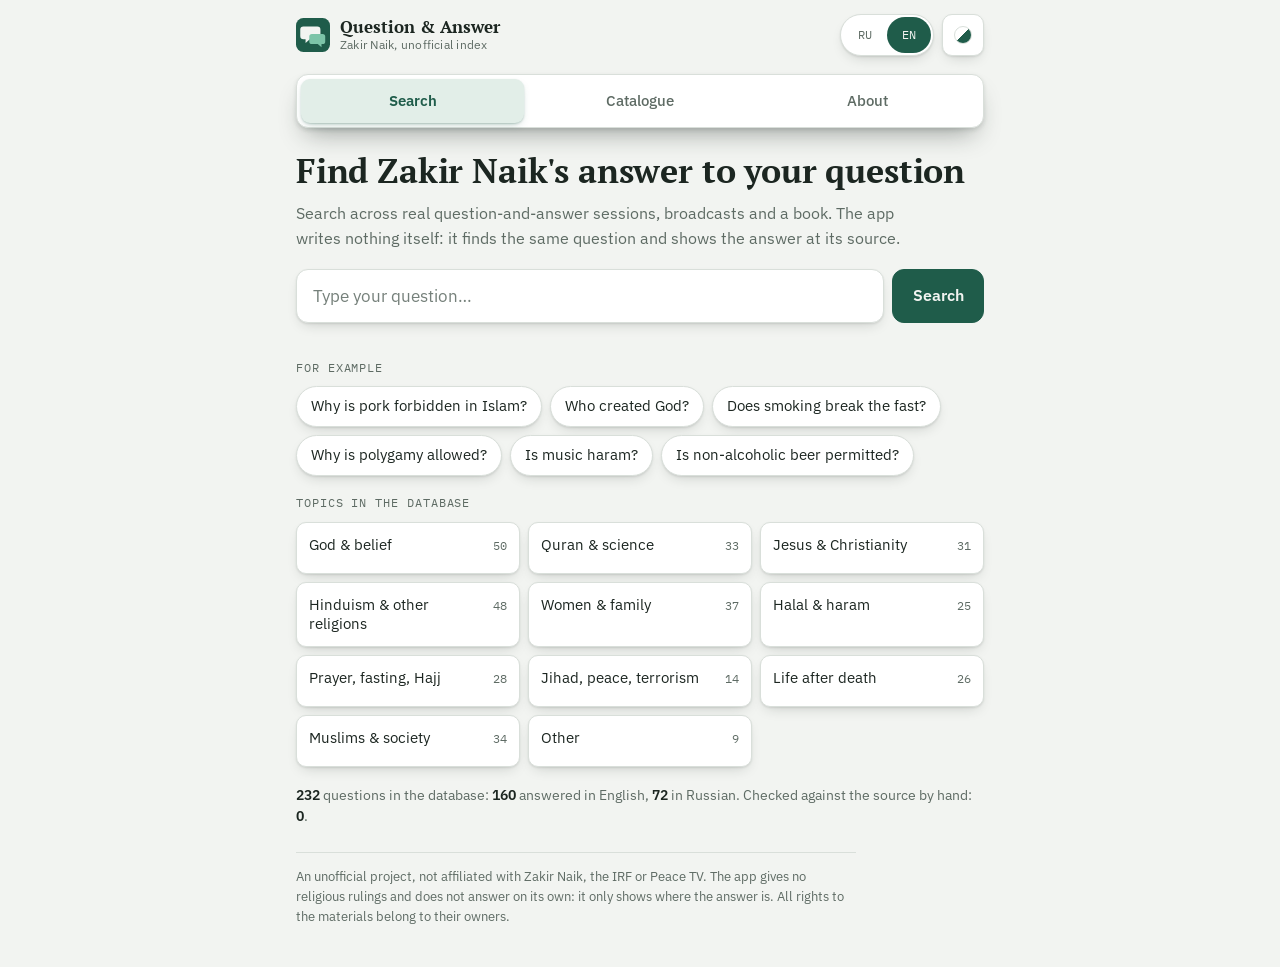
==== commit a6571403: "Прежнее оформление, три темы и быстрые анимации - возвращён вид первой версии: PT Serif, IBM Plex, п" ====
--- a/standalone.html
+++ b/standalone.html
@@ -5,129 +5,82 @@
 <meta name="viewport" content="width=device-width, initial-scale=1">
 <title>Поиск по Q&amp;A Закира Найка</title>
 <meta name="description" content="Неофициальный указатель: вопрос пользователя — реальный ответ Закира Найка со ссылкой на источник. Search index of Zakir Naik's Q&amp;A sessions, in Russian and English.">
-<meta name="theme-color" content="#070D22">
+<meta name="theme-color" content="#121815">
 <script>
 /* Тема ставится до отрисовки, чтобы страница не мигала. */
 (function () {
   var s = null;
   try { s = localStorage.getItem("qa.skin"); } catch (e) {}
   var root = document.documentElement;
-  if (s !== "light" && s !== "navy" && s !== "emerald") {
+  if (s !== "light" && s !== "navy" && s !== "forest") {
     var host = root.getAttribute("data-theme");
     var dark = host ? host === "dark" : !!(window.matchMedia && matchMedia("(prefers-color-scheme: dark)").matches);
-    s = dark ? "navy" : "light";
+    s = dark ? "forest" : "light";
   }
   root.setAttribute("data-skin", s);
 })();
 </script>
 <link rel="preconnect" href="https://fonts.googleapis.com">
 <link rel="preconnect" href="https://fonts.gstatic.com" crossorigin>
-<link rel="stylesheet" href="https://fonts.googleapis.com/css2?family=Alegreya:ital,wght@0,500;0,700;0,800;1,500&family=Onest:wght@400;500;600;700&display=swap">
+<link rel="stylesheet" href="https://fonts.googleapis.com/css2?family=PT+Serif:wght@700&family=IBM+Plex+Sans:wght@400;500;600&family=IBM+Plex+Mono:wght@400;500&display=swap">
 <style>
-/* Layout: one reading column for the phone — header, a segmented tab bar, the search field, then answer cards with a source slip.
-   Three skins share one set of tokens: light (cool paper, lapis ink, soft shadows), navy (lapis night, azure glow, gold),
-   emerald (green night, mint glow). Dark skins get depth from gradients, inner highlights and a neon edge. */
+/* Layout: one narrow reading column for the phone; search on top, answer card, then a "source slip" under every answer.
+   Оформление первой версии. Три темы на одних и тех же переменных: светлая, тёмная (прежняя) и нави.
+   Блоки отделены от фона тенью (--shade), вкладки — более заметной (--shade-tabs). Анимации короткие: 0,14–0,26 с. */
 :root {
-  /* light — the complete palette lives here */
-  --bg: #F1F3F8;
-  --bg-art: none;
+  --bg: #F2F4F1;
   --surface: #FFFFFF;
-  --surface-top: #FFFFFF;
-  --sunken: #E4E8F2;
-  --fg: #131A33;
-  --muted: #586282;
-  --line: #D6DCEB;
-  --accent: #2343B0;
-  --accent-2: #2343B0;
-  --accent-fg: #FFFFFF;
-  --accent-soft: #E4EAFB;
-  --warn: #7F590C;
-  --warn-soft: #F6EBCF;
-  --none: #8B3A2F;
-  --none-soft: #F6E3DF;
-
-  --e1: 0 1px 2px rgba(19, 26, 51, .05), 0 3px 8px -2px rgba(19, 26, 51, .07);
-  --e2: 0 1px 2px rgba(19, 26, 51, .06), 0 14px 30px -12px rgba(19, 26, 51, .22), 0 4px 10px -4px rgba(35, 67, 176, .10);
-  --e-press: inset 0 1px 3px rgba(19, 26, 51, .14), inset 0 0 0 1px rgba(19, 26, 51, .03);
-  --thumb-bg: linear-gradient(180deg, #FFFFFF, #F9FAFD);
-  --thumb-shadow: 0 1px 1px rgba(19, 26, 51, .10), 0 5px 12px -3px rgba(35, 67, 176, .26), 0 14px 22px -14px rgba(19, 26, 51, .40);
-  --tab-on: #2343B0;
-  --neon-text: none;
-  --ring: 0 0 0 3px rgba(35, 67, 176, .18);
-  --btn-bg: linear-gradient(180deg, #2B4DC2, #2040A8);
-  --btn-shadow: 0 1px 1px rgba(19, 26, 51, .14), 0 6px 14px -6px rgba(35, 67, 176, .55), inset 0 1px 0 rgba(255, 255, 255, .18);
-  --edge: #2343B0;
-  --edge-glow: none;
-  --icon-a: #FFFFFF;
-  --icon-b: #F2C76B;
-
-  --display: "Alegreya", "PT Serif", Georgia, "Times New Roman", serif;
-  --body: "Onest", system-ui, -apple-system, "Segoe UI", Roboto, "Helvetica Neue", sans-serif;
-  --radius: 14px;
+  --fg: #1C2621;
+  --muted: #5E6B64;
+  --line: #D9DFDA;
+  --accent: #1F5C4A;
+  --accent-fg: #F2F4F1;
+  --accent-soft: #E2EEE8;
+  --warn: #7A5C14;
+  --warn-soft: #F5EDD9;
+  --none: #6B4A3A;
+  --none-soft: #F1E6E0;
+  --shade: 0 1px 2px rgba(28, 38, 33, .10), 0 6px 14px -6px rgba(28, 38, 33, .22);
+  --shade-tabs: 0 2px 4px rgba(28, 38, 33, .12), 0 14px 26px -10px rgba(28, 38, 33, .42);
+  --shade-thumb: 0 1px 2px rgba(31, 92, 74, .22), 0 4px 10px -4px rgba(31, 92, 74, .35);
+  --icon-bg: #1F5C4A; --icon-a: #F2F4F1; --icon-b: #7CC4A8;
+  --display: "PT Serif", Georgia, "Times New Roman", serif;
+  --body: "IBM Plex Sans", system-ui, -apple-system, "Segoe UI", Roboto, sans-serif;
+  --mono: "IBM Plex Mono", ui-monospace, "SFMono-Regular", Menlo, Consolas, monospace;
+  --radius: 12px;
   --ease: cubic-bezier(.2, .8, .2, 1);
-  --spring: cubic-bezier(.3, 1.35, .5, 1);
   color-scheme: light;
 }
-
-/* navy — used for "auto" when the system or the host is dark, and when chosen */
+/* тёмная (прежняя): для режима «как в системе» и по выбору */
 @media (prefers-color-scheme: dark) {
   :root:not([data-theme="light"]):not([data-skin]) {
-    --bg: #070D22; --bg-art: radial-gradient(900px 420px at 50% -120px, rgba(92, 200, 255, .13), transparent 70%);
-    --surface: #0D1634; --surface-top: #142149; --sunken: #050A1B;
-    --fg: #E8EDFF; --muted: #9AA7D1; --line: #24325F;
-    --accent: #5CC8FF; --accent-2: #8E9BFF; --accent-fg: #04122B; --accent-soft: #11305C;
-    --warn: #F2C76B; --warn-soft: #3A2E12; --none: #FF9F8F; --none-soft: #3B1A1D;
-    --e1: inset 0 1px 0 rgba(255, 255, 255, .06), 0 10px 22px -14px rgba(0, 0, 0, .85);
-    --e2: inset 0 1px 0 rgba(255, 255, 255, .09), 0 0 0 1px rgba(92, 200, 255, .22), 0 0 26px -6px rgba(92, 200, 255, .32), 0 22px 44px -22px rgba(0, 0, 0, .95);
-    --e-press: inset 0 2px 7px rgba(0, 0, 0, .65), inset 0 0 0 1px rgba(255, 255, 255, .04), 0 1px 0 rgba(255, 255, 255, .05);
-    --thumb-bg: linear-gradient(180deg, #1F3170, #111D48);
-    --thumb-shadow: inset 0 1px 0 rgba(255, 255, 255, .18), inset 0 -10px 14px -10px rgba(92, 200, 255, .45), 0 0 0 1px rgba(92, 200, 255, .60), 0 0 20px rgba(92, 200, 255, .42), 0 10px 20px -8px rgba(0, 0, 0, .9);
-    --tab-on: #BFE9FF; --neon-text: 0 0 12px rgba(92, 200, 255, .75);
-    --ring: 0 0 0 1px rgba(92, 200, 255, .8), 0 0 0 4px rgba(92, 200, 255, .18), 0 0 24px rgba(92, 200, 255, .28);
-    --btn-bg: linear-gradient(180deg, #7AD5FF, #3FB4F2);
-    --btn-shadow: inset 0 1px 0 rgba(255, 255, 255, .45), 0 0 0 1px rgba(92, 200, 255, .5), 0 0 18px rgba(92, 200, 255, .40), 0 10px 18px -10px rgba(0, 0, 0, .9);
-    --edge: #5CC8FF; --edge-glow: 0 0 12px rgba(92, 200, 255, .9);
-    --icon-a: #04122B; --icon-b: #F2C76B;
+    --bg: #121815; --surface: #1A221E; --fg: #E4EAE6; --muted: #9AA8A0; --line: #2C3832;
+    --accent: #7CC4A8; --accent-fg: #10201A; --accent-soft: #1F332A;
+    --warn: #E2C273; --warn-soft: #332B17; --none: #E0A88F; --none-soft: #33231C;
+    --shade: inset 0 1px 0 rgba(255, 255, 255, .05), 0 2px 4px rgba(0, 0, 0, .45), 0 10px 18px -8px rgba(0, 0, 0, .8);
+    --shade-tabs: inset 0 1px 0 rgba(255, 255, 255, .07), 0 3px 6px rgba(0, 0, 0, .55), 0 18px 30px -10px rgba(0, 0, 0, .95);
+    --shade-thumb: inset 0 1px 0 rgba(255, 255, 255, .08), 0 2px 6px rgba(0, 0, 0, .55);
     color-scheme: dark;
   }
 }
 :root[data-theme="dark"]:not([data-skin]),
+:root[data-skin="forest"] {
+  --bg: #121815; --surface: #1A221E; --fg: #E4EAE6; --muted: #9AA8A0; --line: #2C3832;
+  --accent: #7CC4A8; --accent-fg: #10201A; --accent-soft: #1F332A;
+  --warn: #E2C273; --warn-soft: #332B17; --none: #E0A88F; --none-soft: #33231C;
+  --shade: inset 0 1px 0 rgba(255, 255, 255, .05), 0 2px 4px rgba(0, 0, 0, .45), 0 10px 18px -8px rgba(0, 0, 0, .8);
+  --shade-tabs: inset 0 1px 0 rgba(255, 255, 255, .07), 0 3px 6px rgba(0, 0, 0, .55), 0 18px 30px -10px rgba(0, 0, 0, .95);
+  --shade-thumb: inset 0 1px 0 rgba(255, 255, 255, .08), 0 2px 6px rgba(0, 0, 0, .55);
+  color-scheme: dark;
+}
 :root[data-skin="navy"] {
-  --bg: #070D22; --bg-art: radial-gradient(900px 420px at 50% -120px, rgba(92, 200, 255, .13), transparent 70%);
-  --surface: #0D1634; --surface-top: #142149; --sunken: #050A1B;
-  --fg: #E8EDFF; --muted: #9AA7D1; --line: #24325F;
-  --accent: #5CC8FF; --accent-2: #8E9BFF; --accent-fg: #04122B; --accent-soft: #11305C;
-  --warn: #F2C76B; --warn-soft: #3A2E12; --none: #FF9F8F; --none-soft: #3B1A1D;
-  --e1: inset 0 1px 0 rgba(255, 255, 255, .06), 0 10px 22px -14px rgba(0, 0, 0, .85);
-  --e2: inset 0 1px 0 rgba(255, 255, 255, .09), 0 0 0 1px rgba(92, 200, 255, .22), 0 0 26px -6px rgba(92, 200, 255, .32), 0 22px 44px -22px rgba(0, 0, 0, .95);
-  --e-press: inset 0 2px 7px rgba(0, 0, 0, .65), inset 0 0 0 1px rgba(255, 255, 255, .04), 0 1px 0 rgba(255, 255, 255, .05);
-  --thumb-bg: linear-gradient(180deg, #1F3170, #111D48);
-  --thumb-shadow: inset 0 1px 0 rgba(255, 255, 255, .18), inset 0 -10px 14px -10px rgba(92, 200, 255, .45), 0 0 0 1px rgba(92, 200, 255, .60), 0 0 20px rgba(92, 200, 255, .42), 0 10px 20px -8px rgba(0, 0, 0, .9);
-  --tab-on: #BFE9FF; --neon-text: 0 0 12px rgba(92, 200, 255, .75);
-  --ring: 0 0 0 1px rgba(92, 200, 255, .8), 0 0 0 4px rgba(92, 200, 255, .18), 0 0 24px rgba(92, 200, 255, .28);
-  --btn-bg: linear-gradient(180deg, #7AD5FF, #3FB4F2);
-  --btn-shadow: inset 0 1px 0 rgba(255, 255, 255, .45), 0 0 0 1px rgba(92, 200, 255, .5), 0 0 18px rgba(92, 200, 255, .40), 0 10px 18px -10px rgba(0, 0, 0, .9);
-  --edge: #5CC8FF; --edge-glow: 0 0 12px rgba(92, 200, 255, .9);
-  --icon-a: #04122B; --icon-b: #F2C76B;
-  color-scheme: dark;
-}
-:root[data-skin="emerald"] {
-  --bg: #07110D; --bg-art: radial-gradient(900px 420px at 50% -120px, rgba(95, 227, 176, .12), transparent 70%);
-  --surface: #0D1A15; --surface-top: #142A22; --sunken: #040B08;
-  --fg: #E3EFE9; --muted: #93AAA0; --line: #203A30;
-  --accent: #5FE3B0; --accent-2: #9BE86A; --accent-fg: #04160F; --accent-soft: #113A2C;
-  --warn: #E7C873; --warn-soft: #33290F; --none: #F0A48E; --none-soft: #36201A;
-  --e1: inset 0 1px 0 rgba(255, 255, 255, .05), 0 10px 22px -14px rgba(0, 0, 0, .85);
-  --e2: inset 0 1px 0 rgba(255, 255, 255, .08), 0 0 0 1px rgba(95, 227, 176, .22), 0 0 26px -6px rgba(95, 227, 176, .30), 0 22px 44px -22px rgba(0, 0, 0, .95);
-  --e-press: inset 0 2px 7px rgba(0, 0, 0, .65), inset 0 0 0 1px rgba(255, 255, 255, .04), 0 1px 0 rgba(255, 255, 255, .05);
-  --thumb-bg: linear-gradient(180deg, #1B4A3A, #0F2A21);
-  --thumb-shadow: inset 0 1px 0 rgba(255, 255, 255, .16), inset 0 -10px 14px -10px rgba(95, 227, 176, .45), 0 0 0 1px rgba(95, 227, 176, .58), 0 0 20px rgba(95, 227, 176, .38), 0 10px 20px -8px rgba(0, 0, 0, .9);
-  --tab-on: #C9F7E4; --neon-text: 0 0 12px rgba(95, 227, 176, .75);
-  --ring: 0 0 0 1px rgba(95, 227, 176, .8), 0 0 0 4px rgba(95, 227, 176, .18), 0 0 24px rgba(95, 227, 176, .26);
-  --btn-bg: linear-gradient(180deg, #7DEDC2, #45CF9A);
-  --btn-shadow: inset 0 1px 0 rgba(255, 255, 255, .45), 0 0 0 1px rgba(95, 227, 176, .5), 0 0 18px rgba(95, 227, 176, .36), 0 10px 18px -10px rgba(0, 0, 0, .9);
-  --edge: #5FE3B0; --edge-glow: 0 0 12px rgba(95, 227, 176, .9);
-  --icon-a: #04160F; --icon-b: #E7C873;
+  --bg: #0B1226; --surface: #131C38; --fg: #E4E9F5; --muted: #98A4C3; --line: #27335A;
+  --accent: #8DB4EE; --accent-fg: #0B1730; --accent-soft: #1C2B52;
+  --warn: #E2C273; --warn-soft: #352D18; --none: #E0A88F; --none-soft: #37242A;
+  --shade: inset 0 1px 0 rgba(255, 255, 255, .06), 0 2px 4px rgba(0, 0, 0, .5), 0 10px 18px -8px rgba(0, 0, 0, .85);
+  --shade-tabs: inset 0 1px 0 rgba(255, 255, 255, .08), 0 3px 6px rgba(0, 0, 0, .6), 0 18px 30px -10px rgba(0, 0, 0, .95);
+  --shade-thumb: inset 0 1px 0 rgba(255, 255, 255, .09), 0 2px 6px rgba(0, 0, 0, .55);
+  --icon-bg: #223A78; --icon-a: #E4E9F5; --icon-b: #8DB4EE;
   color-scheme: dark;
 }
 
@@ -135,9 +88,7 @@
 html { -webkit-text-size-adjust: 100%; }
 body {
   margin: 0;
-  background-color: var(--bg);
-  background-image: var(--bg-art);
-  background-repeat: no-repeat;
+  background: var(--bg);
   color: var(--fg);
   font-family: var(--body);
   font-size: 16px;
@@ -150,15 +101,15 @@
 :focus-visible { outline: 2px solid var(--accent); outline-offset: 2px; }
 .num { font-variant-numeric: tabular-nums; }
 
-/* smooth cross-fade while the skin changes */
+/* плавная смена темы */
 :root.skin-anim, :root.skin-anim * {
-  transition: background-color .35s ease, color .35s ease, border-color .35s ease, box-shadow .35s ease !important;
+  transition: background-color .22s ease, color .22s ease, border-color .22s ease, box-shadow .22s ease !important;
 }
 
 .app {
   max-width: 720px;
   margin: 0 auto;
-  padding: 14px 16px 44px;
+  padding: 14px 16px 40px;
   display: flex;
   flex-direction: column;
   gap: 18px;
@@ -167,87 +118,90 @@
 /* ---------- header ---------- */
 .topbar { display: flex; align-items: center; justify-content: space-between; gap: 10px; }
 .brand { display: flex; align-items: center; gap: 10px; text-decoration: none; color: var(--fg); min-width: 0; }
-.brand svg { flex: none; border-radius: 11px; box-shadow: var(--btn-shadow); }
-.brand .i-bg { fill: var(--accent); }
+.brand svg { flex: none; }
+.brand .i-bg { fill: var(--icon-bg); }
 .brand .i-a { fill: var(--icon-a); }
 .brand .i-b { fill: var(--icon-b); }
-.brand b { font-family: var(--display); font-weight: 800; font-size: 1.14rem; line-height: 1.1; display: block; }
-.brand small { display: block; color: var(--muted); font-size: .74rem; line-height: 1.25; }
+.brand b { font-family: var(--display); font-size: 1.05rem; line-height: 1.15; display: block; }
+.brand small { display: block; color: var(--muted); font-size: .74rem; letter-spacing: .02em; line-height: 1.3; }
 .controls { display: flex; align-items: center; gap: 8px; flex: none; }
-
-.lang { display: flex; border-radius: 99px; padding: 3px; background: var(--sunken); box-shadow: var(--e-press); }
+.lang { display: flex; border: 1px solid var(--line); border-radius: 99px; padding: 2px; background: var(--surface); box-shadow: var(--shade); }
 .lang button {
   border: 0; background: transparent; cursor: pointer; border-radius: 99px;
-  font-size: .8rem; font-weight: 600; min-width: 42px; min-height: 36px; color: var(--muted);
-  transition: color .25s ease, background-color .25s ease, box-shadow .25s ease;
-}
-.lang button[aria-pressed="true"] { background: var(--thumb-bg); color: var(--tab-on); box-shadow: var(--thumb-shadow); text-shadow: var(--neon-text); }
+  font-family: var(--mono); font-size: .78rem; letter-spacing: .04em;
+  min-width: 44px; min-height: 36px; color: var(--muted);
+  transition: background-color .16s ease, color .16s ease;
+}
+.lang button[aria-pressed="true"] { background: var(--accent); color: var(--accent-fg); }
 
 .skin { position: relative; }
 .skin-btn {
-  width: 42px; height: 42px; border-radius: 50%; border: 1px solid var(--line); cursor: pointer;
-  background: linear-gradient(180deg, var(--surface-top), var(--surface)); box-shadow: var(--e1);
-  display: grid; place-items: center; transition: transform .2s var(--ease), box-shadow .25s ease;
-}
+  width: 42px; height: 42px; border-radius: 10px; border: 1px solid var(--line); cursor: pointer; padding: 0;
+  background: var(--surface); box-shadow: var(--shade); display: grid; place-items: center;
+  transition: transform .14s var(--ease), border-color .16s ease;
+}
+.skin-btn:hover { border-color: var(--accent); }
 .skin-btn:active { transform: scale(.94); }
-.skin-btn i { width: 18px; height: 18px; border-radius: 50%; background: linear-gradient(135deg, var(--accent) 0 50%, var(--icon-b) 50% 100%); box-shadow: var(--edge-glow); }
+.skin-btn i { width: 18px; height: 18px; border-radius: 50%; border: 1px solid var(--line); background: linear-gradient(135deg, var(--surface) 0 50%, var(--accent) 50% 100%); }
 .skin-menu {
-  position: absolute; z-index: 20; right: 0; top: calc(100% + 8px); width: 208px; padding: 6px;
-  background: linear-gradient(180deg, var(--surface-top), var(--surface)); border: 1px solid var(--line); border-radius: 14px; box-shadow: var(--e2);
+  position: absolute; z-index: 20; right: 0; top: calc(100% + 8px); width: 200px; padding: 4px;
+  background: var(--surface); border: 1px solid var(--line); border-radius: var(--radius); box-shadow: var(--shade-tabs);
   display: flex; flex-direction: column; gap: 2px;
   transform-origin: calc(100% - 20px) 0;
-  opacity: 0; transform: translateY(-8px) scale(.94); visibility: hidden; pointer-events: none;
-  transition: opacity .2s ease, transform .28s var(--spring), visibility 0s linear .28s;
-}
-.skin-menu.open { opacity: 1; transform: none; visibility: visible; pointer-events: auto; transition: opacity .2s ease, transform .28s var(--spring), visibility 0s; }
+  opacity: 0; transform: translateY(-6px) scale(.97); visibility: hidden; pointer-events: none;
+  transition: opacity .14s ease, transform .18s var(--ease), visibility 0s linear .18s;
+}
+.skin-menu.open { opacity: 1; transform: none; visibility: visible; pointer-events: auto; transition: opacity .14s ease, transform .18s var(--ease), visibility 0s; }
 .skin-menu button {
-  display: grid; grid-template-columns: 26px minmax(0, 1fr) 16px; align-items: center; gap: 10px;
-  border: 0; background: transparent; cursor: pointer; border-radius: 10px; padding: 9px 10px; min-height: 44px; text-align: left; font-size: .94rem;
+  display: grid; grid-template-columns: 24px minmax(0, 1fr) 16px; align-items: center; gap: 10px;
+  border: 0; background: transparent; cursor: pointer; border-radius: 9px; padding: 8px 10px; min-height: 44px; text-align: left; font-size: .94rem;
+  transition: background-color .14s ease;
 }
 .skin-menu button:hover { background: var(--accent-soft); }
-.skin-menu .sw { width: 26px; height: 26px; border-radius: 50%; border: 1px solid rgba(128, 140, 180, .45); background: linear-gradient(135deg, var(--a) 0 50%, var(--b) 50% 100%); }
+.skin-menu .sw { width: 24px; height: 24px; border-radius: 50%; border: 1px solid var(--line); background: linear-gradient(135deg, var(--a) 0 50%, var(--b) 50% 100%); }
 .skin-menu .tick { color: var(--accent); font-weight: 700; visibility: hidden; }
 .skin-menu button[aria-checked="true"] .tick { visibility: visible; }
 .skin-menu button[aria-checked="true"] { font-weight: 600; }
 
-/* ---------- tabs: a pressed-in track and a raised thumb that slides ---------- */
+/* ---------- tabs: приподняты над фоном заметной тенью, активная вкладка переезжает плавно ---------- */
 .tabs {
   position: relative; isolation: isolate;
   display: grid; grid-template-columns: repeat(3, minmax(0, 1fr)); gap: 4px;
-  padding: 5px; border-radius: 17px; background: var(--sunken); box-shadow: var(--e-press);
+  background: var(--surface); border: 1px solid var(--line); border-radius: var(--radius); padding: 4px;
+  box-shadow: var(--shade-tabs);
 }
 .tabs .thumb {
-  position: absolute; z-index: 0; top: 5px; bottom: 5px; left: 5px;
-  width: calc((100% - 18px) / 3); border-radius: 12px;
-  background: var(--thumb-bg); box-shadow: var(--thumb-shadow);
+  position: absolute; z-index: 0; top: 4px; bottom: 4px; left: 4px;
+  width: calc((100% - 16px) / 3); border-radius: 9px;
+  background: var(--accent-soft); box-shadow: var(--shade-thumb);
   transform: translateX(calc(var(--i, 0) * (100% + 4px)));
-  transition: transform .46s var(--spring);
+  transition: transform .24s var(--ease);
 }
 .tabs a {
   position: relative; z-index: 1;
-  text-align: center; text-decoration: none; color: var(--muted); font-weight: 600; font-size: .97rem; letter-spacing: .005em;
-  padding: 10px 6px; border-radius: 12px; min-height: 46px; display: flex; align-items: center; justify-content: center;
-  transition: color .3s ease, text-shadow .3s ease;
+  text-align: center; text-decoration: none; color: var(--muted); font-weight: 500; font-size: .95rem;
+  padding: 10px 6px; border-radius: 9px; min-height: 44px; display: flex; align-items: center; justify-content: center;
+  transition: color .16s ease;
 }
 .tabs a:hover { color: var(--fg); }
-.tabs a[aria-current="page"] { color: var(--tab-on); text-shadow: var(--neon-text); }
+.tabs a[aria-current="page"] { color: var(--accent); font-weight: 600; }
 
 /* ---------- search ---------- */
 .view { display: flex; flex-direction: column; gap: 18px; }
-h1 { font-family: var(--display); font-weight: 800; font-size: clamp(1.7rem, 6.6vw, 2.3rem); line-height: 1.1; margin: 6px 0 0; text-wrap: balance; letter-spacing: -.01em; }
-h2 { font-family: var(--display); font-weight: 700; font-size: 1.28rem; line-height: 1.2; margin: 0; text-wrap: balance; }
+h1 { font-family: var(--display); font-size: clamp(1.55rem, 6.2vw, 2.1rem); line-height: 1.16; margin: 6px 0 0; text-wrap: balance; letter-spacing: -.005em; }
+h2 { font-family: var(--display); font-size: 1.2rem; line-height: 1.25; margin: 0; text-wrap: balance; }
 .lead { color: var(--muted); margin: 0; max-width: 62ch; }
 
 .search { display: flex; gap: 8px; align-items: stretch; }
 .search .field { position: relative; flex: 1; min-width: 0; }
 .search input {
-  width: 100%; min-height: 56px; padding: 12px 44px 12px 16px;
+  width: 100%; min-height: 54px; padding: 12px 44px 12px 16px;
   border: 1.5px solid var(--line); border-radius: var(--radius);
-  background: linear-gradient(180deg, var(--surface), var(--surface-top)); font-size: 1.05rem; box-shadow: var(--e1);
-  transition: border-color .25s ease, box-shadow .3s ease;
+  background: var(--surface); font-size: 1.05rem; box-shadow: var(--shade);
+  transition: border-color .16s ease, box-shadow .16s ease;
 }
 .search input::placeholder { color: var(--muted); opacity: .85; }
-.search input:focus { outline: none; border-color: var(--accent); box-shadow: var(--ring); }
+.search input:focus { outline: none; border-color: var(--accent); box-shadow: 0 0 0 3px var(--accent-soft), var(--shade); }
 .search input::-webkit-search-cancel-button { display: none; }
 .search .clear {
   position: absolute; right: 4px; top: 50%; transform: translateY(-50%);
@@ -255,25 +209,28 @@
 }
 .btn {
   display: inline-flex; align-items: center; justify-content: center; gap: 8px;
-  min-height: 44px; padding: 9px 16px; border-radius: 11px; cursor: pointer;
+  min-height: 44px; padding: 9px 16px; border-radius: 10px; cursor: pointer;
   font-weight: 600; font-size: .95rem; text-decoration: none; text-align: center;
-  border: 0; background: var(--btn-bg); color: var(--accent-fg); box-shadow: var(--btn-shadow);
-  transition: transform .18s var(--ease), box-shadow .25s ease, filter .2s ease;
-}
-.btn:hover { filter: brightness(1.06); }
-.btn:active { transform: translateY(1px) scale(.985); }
-.btn.ghost { background: transparent; color: var(--accent); box-shadow: inset 0 0 0 1.5px var(--accent); }
-.btn.quiet { background: transparent; color: var(--muted); font-weight: 500; box-shadow: inset 0 0 0 1px var(--line); }
-.btn.go { min-width: 92px; min-height: 56px; border-radius: var(--radius); font-size: 1rem; }
-.btn[aria-expanded="true"] { filter: saturate(.85); }
+  border: 1.5px solid var(--accent); background: var(--accent); color: var(--accent-fg);
+  transition: transform .14s var(--ease), background-color .16s ease, border-color .16s ease, color .16s ease, opacity .16s ease;
+}
+.btn:hover { opacity: .92; }
+.btn:active { transform: scale(.97); }
+.btn.ghost { background: transparent; color: var(--accent); }
+.btn.ghost:hover { background: var(--accent-soft); opacity: 1; }
+.btn.quiet { border-color: var(--line); background: transparent; color: var(--muted); font-weight: 500; }
+.btn.quiet:hover { border-color: var(--accent); color: var(--accent); opacity: 1; }
+.btn.go { min-width: 92px; min-height: 54px; border-radius: var(--radius); font-size: 1rem; }
+.btn.icon { width: 46px; padding: 0; }
+.btn[aria-expanded="true"] { background: var(--accent-soft); color: var(--accent); }
 
 .block { display: flex; flex-direction: column; gap: 10px; }
-.label { font-size: .82rem; font-weight: 600; color: var(--muted); margin: 0; }
+.label { font-family: var(--mono); font-size: .72rem; letter-spacing: .08em; text-transform: uppercase; color: var(--muted); margin: 0; }
 .chips { display: flex; flex-wrap: wrap; gap: 8px; }
 .chip {
-  border: 1px solid var(--line); background: linear-gradient(180deg, var(--surface-top), var(--surface)); color: var(--fg); cursor: pointer;
-  border-radius: 99px; padding: 8px 14px; font-size: .92rem; min-height: 40px; text-align: left; box-shadow: var(--e1);
-  transition: border-color .2s ease, transform .18s var(--ease);
+  border: 1px solid var(--line); background: var(--surface); color: var(--fg); cursor: pointer;
+  border-radius: 99px; padding: 8px 14px; font-size: .92rem; min-height: 40px; text-align: left; box-shadow: var(--shade);
+  transition: border-color .16s ease, transform .14s var(--ease);
 }
 .chip:hover { border-color: var(--accent); }
 .chip:active { transform: scale(.97); }
@@ -282,13 +239,13 @@
 @media (min-width: 560px) { .topics { grid-template-columns: repeat(3, minmax(0, 1fr)); } }
 .topic {
   display: flex; justify-content: space-between; align-items: baseline; gap: 8px;
-  border: 1px solid var(--line); background: linear-gradient(180deg, var(--surface-top), var(--surface)); color: var(--fg); cursor: pointer;
-  border-radius: 12px; padding: 12px; text-align: left; min-height: 52px; font-size: .93rem; line-height: 1.3; box-shadow: var(--e1);
-  transition: border-color .2s ease, transform .18s var(--ease);
+  border: 1px solid var(--line); background: var(--surface); color: var(--fg); cursor: pointer;
+  border-radius: 10px; padding: 12px; text-align: left; min-height: 52px; font-size: .93rem; line-height: 1.3; box-shadow: var(--shade);
+  transition: border-color .16s ease, transform .14s var(--ease);
 }
 .topic:hover { border-color: var(--accent); }
 .topic:active { transform: scale(.98); }
-.topic span:last-child { font-size: .8rem; color: var(--accent); font-variant-numeric: tabular-nums; font-weight: 600; }
+.topic span:last-child { font-family: var(--mono); font-size: .78rem; color: var(--muted); font-variant-numeric: tabular-nums; }
 .stats { color: var(--muted); font-size: .88rem; margin: 0; }
 .stats b { color: var(--fg); font-weight: 600; font-variant-numeric: tabular-nums; }
 
@@ -296,70 +253,63 @@
 .results { display: flex; flex-direction: column; gap: 12px; }
 .status { display: flex; flex-direction: column; gap: 6px; align-items: flex-start; }
 .pill {
-  font-size: .78rem; font-weight: 600; padding: 4px 11px 4px 9px; border-radius: 99px;
-  display: inline-flex; align-items: center; gap: 7px;
-}
-.pill::before { content: ""; width: 7px; height: 7px; border-radius: 50%; background: currentColor; box-shadow: 0 0 8px currentColor; }
+  font-family: var(--mono); font-size: .72rem; letter-spacing: .08em; text-transform: uppercase; font-weight: 500;
+  padding: 4px 10px; border-radius: 6px; display: inline-block;
+}
 .pill.ok { background: var(--accent-soft); color: var(--accent); }
 .pill.near { background: var(--warn-soft); color: var(--warn); }
 .pill.none { background: var(--none-soft); color: var(--none); }
 .status p { margin: 0; color: var(--muted); max-width: 62ch; }
-.subhead { margin: 10px 0 0; font-size: .82rem; font-weight: 600; color: var(--muted); }
+.subhead { margin: 10px 0 0; font-family: var(--mono); font-size: .72rem; letter-spacing: .08em; text-transform: uppercase; color: var(--muted); }
 
 .card {
-  position: relative;
-  background: linear-gradient(180deg, var(--surface-top), var(--surface)); border: 1px solid var(--line); border-radius: var(--radius);
-  padding: 14px 16px; display: flex; flex-direction: column; gap: 10px; min-width: 0; box-shadow: var(--e1);
-}
-.card.top { border-color: transparent; box-shadow: var(--e2); padding-left: 20px; }
-.card.top::before {
-  content: ""; position: absolute; left: 7px; top: 14px; bottom: 14px; width: 3px; border-radius: 3px;
-  background: linear-gradient(180deg, var(--edge), var(--accent-2)); box-shadow: var(--edge-glow);
-}
-.eyebrow { display: flex; flex-wrap: wrap; gap: 4px 10px; align-items: center; font-size: .78rem; color: var(--muted); }
-.eyebrow .kind { color: var(--accent); font-weight: 600; }
-.eyebrow .flag { border: 1px solid var(--line); border-radius: 6px; padding: 0 6px; }
-.eyebrow .flag.warn { color: var(--warn); border-color: transparent; background: var(--warn-soft); }
-.eyebrow .score { margin-left: auto; font-variant-numeric: tabular-nums; }
+  background: var(--surface); border: 1px solid var(--line); border-radius: var(--radius);
+  padding: 14px 16px; display: flex; flex-direction: column; gap: 10px; min-width: 0; box-shadow: var(--shade);
+}
+.card.top { border-color: var(--accent); border-left-width: 4px; padding-left: 14px; }
+.eyebrow { display: flex; flex-wrap: wrap; gap: 4px 10px; align-items: center; font-family: var(--mono); font-size: .7rem; letter-spacing: .07em; text-transform: uppercase; color: var(--muted); }
+.eyebrow .kind { color: var(--accent); }
+.eyebrow .flag { border: 1px solid var(--line); border-radius: 5px; padding: 0 6px; }
+.eyebrow .flag.warn { color: var(--warn); border-color: var(--warn-soft); background: var(--warn-soft); }
+.eyebrow .score { margin-left: auto; font-variant-numeric: tabular-nums; text-transform: none; letter-spacing: 0; }
 .q { margin: 0; font-weight: 600; font-size: 1.04rem; line-height: 1.35; overflow-wrap: anywhere; }
-.card.top .q { font-family: var(--display); font-weight: 700; font-size: 1.42rem; line-height: 1.18; }
+.card.top .q { font-family: var(--display); font-weight: 700; font-size: 1.28rem; line-height: 1.25; }
 .orig { margin: -4px 0 0; color: var(--muted); font-size: .88rem; font-style: italic; overflow-wrap: anywhere; }
 .actions { display: flex; flex-wrap: wrap; gap: 8px; }
 .actions .btn { flex: 1 1 auto; }
 .actions .btn.quiet { flex: 0 0 auto; }
-.btn.icon { width: 46px; padding: 0; }
-
-/* things that drop open: the player, the reader, a catalogue card */
-.reveal { display: grid; grid-template-rows: 0fr; opacity: 0; transition: grid-template-rows .42s var(--ease), opacity .3s ease; }
+
+/* раскрытие: плеер, читалка, карточка в каталоге */
+.reveal { display: grid; grid-template-rows: 0fr; opacity: 0; transition: grid-template-rows .24s var(--ease), opacity .18s ease; }
 .reveal > .reveal-in { min-height: 0; overflow: hidden; }
 .reveal.open { grid-template-rows: 1fr; opacity: 1; }
 .reveal.done > .reveal-in { overflow: visible; }
 .player-slot:empty { display: none; }
 
-/* in-app player */
-.media { border-radius: 12px; overflow: hidden; background: var(--sunken); border: 1px solid var(--line); box-shadow: var(--e1); }
+/* плеер в карточке */
+.media { border-radius: 10px; overflow: hidden; background: var(--bg); border: 1px solid var(--line); }
 .media .frame { position: relative; width: 100%; aspect-ratio: 16 / 9; background: #000; }
 .media .frame iframe, .media .frame video { position: absolute; inset: 0; width: 100%; height: 100%; border: 0; }
 .media-audio { padding: 12px; display: flex; flex-direction: column; gap: 10px; }
 .media-audio audio { width: 100%; height: 44px; }
 .speeds { display: flex; flex-wrap: wrap; gap: 5px; align-items: center; font-size: .82rem; color: var(--muted); }
-.speeds button { border: 1px solid var(--line); background: transparent; border-radius: 99px; min-width: 44px; padding: 0 8px; min-height: 34px; cursor: pointer; font-size: .82rem; font-variant-numeric: tabular-nums; }
-.speeds button[aria-pressed="true"] { background: var(--accent-soft); color: var(--accent); border-color: transparent; font-weight: 600; }
+.speeds button { border: 1px solid var(--line); background: transparent; border-radius: 8px; min-width: 44px; padding: 0 8px; min-height: 34px; cursor: pointer; font-family: var(--mono); font-size: .78rem; }
+.speeds button[aria-pressed="true"] { background: var(--accent-soft); color: var(--accent); border-color: var(--accent); }
 .media-bar { display: flex; align-items: center; gap: 10px; padding: 8px 8px 8px 12px; font-size: .84rem; color: var(--muted); min-width: 0; }
 .media-bar .where { flex: 1; min-width: 0; overflow-wrap: anywhere; }
 .media-bar a { font-weight: 600; white-space: nowrap; }
-.media-bar .x { flex: none; width: 36px; height: 36px; border: 0; border-radius: 50%; background: transparent; color: var(--muted); cursor: pointer; font-size: 1.1rem; }
+.media-bar .x { flex: none; width: 36px; height: 36px; border: 0; border-radius: 8px; background: transparent; color: var(--muted); cursor: pointer; font-size: 1.05rem; }
 .media-bar .x:hover { background: var(--accent-soft); color: var(--accent); }
 
-/* reader: answer text with its source line */
-.reader { border: 1px solid var(--line); border-radius: 12px; background: var(--surface); box-shadow: var(--e1); overflow: hidden; }
-.reader .text { padding: 14px 16px 6px; max-width: 68ch; font-family: var(--display); font-size: 1.12rem; line-height: 1.6; white-space: pre-wrap; overflow-wrap: anywhere; }
-.reader .src { margin: 0; padding: 10px 16px 12px; border-top: 1px dashed var(--line); font-size: .84rem; color: var(--muted); overflow-wrap: anywhere; }
+/* читалка: текст ответа и строка источника */
+.reader { border: 1px solid var(--line); border-radius: 10px; overflow: hidden; }
+.reader .text { padding: 12px 14px 6px; max-width: 65ch; font-size: 1rem; line-height: 1.65; white-space: pre-wrap; overflow-wrap: anywhere; }
+.reader .src { margin: 0; padding: 10px 14px 12px; border-top: 1px dashed var(--line); font-size: .84rem; color: var(--muted); overflow-wrap: anywhere; }
 .reader .src a { font-weight: 600; }
 
 /* source slip: the citation under every answer */
-.slip { border-top: 1px dashed var(--line); padding-top: 10px; display: grid; grid-template-columns: 5.6em minmax(0, 1fr); gap: 4px 12px; font-size: .86rem; margin: 0; }
-.slip dt { font-size: .78rem; color: var(--muted); padding-top: 1px; }
+.slip { border-top: 1px dashed var(--line); padding-top: 10px; display: grid; grid-template-columns: 5.4em minmax(0, 1fr); gap: 4px 12px; font-size: .86rem; margin: 0; }
+.slip dt { font-family: var(--mono); font-size: .68rem; letter-spacing: .07em; text-transform: uppercase; color: var(--muted); padding-top: 3px; }
 .slip dd { margin: 0; min-width: 0; overflow-wrap: anywhere; }
 .slip .also { display: flex; flex-direction: column; gap: 2px; }
 .note { margin: 0; font-size: .86rem; color: var(--muted); border-left: 2px solid var(--line); padding-left: 10px; }
@@ -367,45 +317,45 @@
 
 /* ---------- catalogue ---------- */
 .filters { display: grid; grid-template-columns: repeat(2, minmax(0, 1fr)); gap: 8px; }
-.filters label { display: flex; flex-direction: column; gap: 4px; font-size: .8rem; color: var(--muted); min-width: 0; }
+.filters label { display: flex; flex-direction: column; gap: 4px; font-size: .78rem; color: var(--muted); min-width: 0; }
 .filters select, .filters input {
-  min-height: 44px; padding: 8px 10px; border: 1.5px solid var(--line); border-radius: 11px; background: var(--surface); width: 100%; font-size: .95rem;
-  transition: border-color .25s ease, box-shadow .3s ease;
-}
-.filters select:focus, .filters input:focus { outline: none; border-color: var(--accent); box-shadow: var(--ring); }
+  min-height: 44px; padding: 8px 10px; border: 1.5px solid var(--line); border-radius: 10px; background: var(--surface); width: 100%; font-size: .95rem;
+  box-shadow: var(--shade); transition: border-color .16s ease;
+}
+.filters select:focus, .filters input:focus { outline: none; border-color: var(--accent); }
 .groups { display: flex; flex-direction: column; gap: 8px; }
-.group { background: linear-gradient(180deg, var(--surface-top), var(--surface)); border: 1px solid var(--line); border-radius: var(--radius); box-shadow: var(--e1); overflow: hidden; }
+.group { background: var(--surface); border: 1px solid var(--line); border-radius: var(--radius); box-shadow: var(--shade); overflow: hidden; }
 .group > summary {
-  cursor: pointer; padding: 13px 14px; display: flex; gap: 10px; justify-content: space-between; align-items: center;
+  cursor: pointer; padding: 12px 14px; display: flex; gap: 10px; justify-content: space-between; align-items: center;
   font-weight: 600; line-height: 1.3; list-style: none;
 }
 .group > summary::-webkit-details-marker { display: none; }
 .group > summary .ttl { flex: 1; min-width: 0; overflow-wrap: anywhere; }
-.group > summary .cnt { font-size: .8rem; color: var(--accent); flex: none; font-variant-numeric: tabular-nums; }
-.group > summary .chev { flex: none; width: 9px; height: 9px; border-right: 2px solid var(--muted); border-bottom: 2px solid var(--muted); transform: rotate(45deg) translate(-2px, -2px); transition: transform .35s var(--ease); }
+.group > summary .cnt { font-family: var(--mono); font-size: .78rem; color: var(--muted); flex: none; font-variant-numeric: tabular-nums; font-weight: 500; }
+.group > summary .chev { flex: none; width: 8px; height: 8px; border-right: 2px solid var(--muted); border-bottom: 2px solid var(--muted); transform: rotate(45deg) translate(-2px, -2px); transition: transform .2s var(--ease); }
 .group[open] > summary .chev { transform: rotate(225deg) translate(-2px, -2px); }
 .group[open].closing > summary .chev { transform: rotate(45deg) translate(-2px, -2px); }
 .group .dbody { overflow: hidden; }
 .rows { list-style: none; margin: 0; padding: 0 8px 8px; display: flex; flex-direction: column; }
 .rows li { border-top: 1px dashed var(--line); }
-.row { display: grid; grid-template-columns: 4.9em minmax(0, 1fr); gap: 10px; width: 100%; text-align: left; border: 0; background: transparent; cursor: pointer; padding: 10px 6px; font-size: .93rem; line-height: 1.35; border-radius: 8px; transition: background-color .2s ease; }
+.row { display: grid; grid-template-columns: 4.9em minmax(0, 1fr); gap: 10px; width: 100%; text-align: left; border: 0; background: transparent; cursor: pointer; padding: 10px 6px; font-size: .93rem; line-height: 1.35; border-radius: 8px; transition: background-color .14s ease; }
 .row:hover, .row[aria-expanded="true"] { background: var(--accent-soft); }
-.row .loc { font-size: .78rem; color: var(--muted); font-variant-numeric: tabular-nums; padding-top: 2px; }
-.rows .card { margin: 6px 0 12px; }
+.row .loc { font-family: var(--mono); font-size: .76rem; color: var(--muted); font-variant-numeric: tabular-nums; padding-top: 2px; }
+.rows .card { margin: 4px 0 10px; border-color: var(--accent); box-shadow: none; }
 .empty { color: var(--muted); margin: 0; }
 
 /* ---------- about ---------- */
 .prose { display: flex; flex-direction: column; gap: 10px; max-width: 65ch; }
 .prose p, .prose ul, .prose ol { margin: 0; }
 .prose ul, .prose ol { padding-left: 1.2em; display: flex; flex-direction: column; gap: 6px; }
-.panel { background: linear-gradient(180deg, var(--surface-top), var(--surface)); border: 1px solid var(--line); border-radius: var(--radius); padding: 14px 16px; display: flex; flex-direction: column; gap: 10px; box-shadow: var(--e1); }
+.panel { background: var(--surface); border: 1px solid var(--line); border-radius: var(--radius); padding: 14px 16px; display: flex; flex-direction: column; gap: 10px; box-shadow: var(--shade); }
 .legend { display: grid; grid-template-columns: auto minmax(0, 1fr); gap: 8px 12px; align-items: start; font-size: .92rem; margin: 0; }
 .legend dt { margin: 0; }
 .legend dd { margin: 0; color: var(--muted); }
 .srclist { list-style: none; margin: 0; padding: 0; display: flex; flex-direction: column; }
 .srclist li { border-top: 1px dashed var(--line); padding: 10px 0; display: flex; flex-direction: column; gap: 2px; font-size: .92rem; }
 .srclist li:first-child { border-top: 0; padding-top: 0; }
-.srclist .st { font-size: .78rem; font-weight: 600; color: var(--muted); }
+.srclist .st { font-family: var(--mono); font-size: .68rem; letter-spacing: .07em; text-transform: uppercase; color: var(--muted); }
 .srclist .st.used { color: var(--accent); }
 .srclist .st.partial { color: var(--warn); }
 .srclist a { font-weight: 600; overflow-wrap: anywhere; }
@@ -415,25 +365,25 @@
 .foot { color: var(--muted); font-size: .8rem; margin: 6px 0 0; border-top: 1px solid var(--line); padding-top: 14px; max-width: 70ch; }
 
 .toast {
-  position: fixed; left: 50%; bottom: 22px; z-index: 30; max-width: calc(100% - 32px);
-  background: var(--fg); color: var(--bg); padding: 10px 16px; border-radius: 12px; font-size: .9rem; box-shadow: var(--e2);
-  opacity: 0; transform: translate(-50%, 14px) scale(.96); pointer-events: none;
-  transition: opacity .25s ease, transform .35s var(--spring);
+  position: fixed; left: 50%; bottom: 20px; z-index: 30; max-width: calc(100% - 32px);
+  background: var(--fg); color: var(--bg); padding: 10px 16px; border-radius: 10px; font-size: .9rem; box-shadow: var(--shade-tabs);
+  opacity: 0; transform: translate(-50%, 10px); pointer-events: none;
+  transition: opacity .16s ease, transform .2s var(--ease);
 }
 .toast.show { opacity: 1; transform: translate(-50%, 0); }
 
-/* ---------- motion that answers an action ---------- */
-@keyframes rise { from { opacity: 0; transform: translateY(12px); } to { opacity: 1; transform: none; } }
-@keyframes view-in { from { opacity: 0; transform: translateY(8px); } to { opacity: 1; transform: none; } }
-.view.enter { animation: view-in .34s var(--ease) both; }
-.results.fresh > * { animation: rise .42s var(--ease) both; animation-delay: calc(var(--n, 0) * 55ms); }
+/* ---------- быстрые появления ---------- */
+@keyframes rise { from { opacity: 0; transform: translateY(8px); } to { opacity: 1; transform: none; } }
+@keyframes view-in { from { opacity: 0; transform: translateY(6px); } to { opacity: 1; transform: none; } }
+.view.enter { animation: view-in .2s var(--ease) both; }
+.results.fresh > * { animation: rise .22s var(--ease) both; animation-delay: calc(var(--n, 0) * 30ms); }
 
 @media (prefers-reduced-motion: reduce) {
   *, *::before, *::after { animation-duration: .01ms !important; animation-delay: 0s !important; transition-duration: .01ms !important; }
 }
 @media (max-width: 380px) {
   .btn.go { min-width: 72px; padding: 9px 10px; }
-  .slip { grid-template-columns: 4.8em minmax(0, 1fr); }
+  .slip { grid-template-columns: 4.6em minmax(0, 1fr); }
   .brand small { display: none; }
 }
 </style>
@@ -443,10 +393,10 @@
 
   <header class="topbar">
     <a class="brand" href="#search">
-      <svg width="38" height="38" viewBox="0 0 64 64" aria-hidden="true">
-        <rect class="i-bg" width="64" height="64" rx="15"/>
-        <path class="i-a" d="M14 15h26a6 6 0 0 1 6 6v12a6 6 0 0 1-6 6H26l-8 7v-7h-4a6 6 0 0 1-6-6V21a6 6 0 0 1 6-6z"/>
-        <path class="i-b" d="M30 29h20a5 5 0 0 1 5 5v9a5 5 0 0 1-5 5h-2v6l-7-6h-11a5 5 0 0 1-5-5v-9a5 5 0 0 1 5-5z"/>
+      <svg width="34" height="34" viewBox="0 0 64 64" aria-hidden="true">
+        <rect class="i-bg" width="64" height="64" rx="14"/>
+        <path class="i-a" d="M14 16h26a6 6 0 0 1 6 6v12a6 6 0 0 1-6 6H26l-8 7v-7h-4a6 6 0 0 1-6-6V22a6 6 0 0 1 6-6z"/>
+        <path class="i-b" d="M30 30h20a5 5 0 0 1 5 5v9a5 5 0 0 1-5 5h-2v6l-7-6h-11a5 5 0 0 1-5-5v-9a5 5 0 0 1 5-5z"/>
       </svg>
       <span><b data-i18n="brand">Вопрос — ответ</b><small data-i18n="brandSub">Закир Найк, неофициальный указатель</small></span>
     </a>
@@ -458,10 +408,10 @@
       <div class="skin">
         <button class="skin-btn" type="button" id="skin-btn" aria-haspopup="true" aria-expanded="false" aria-controls="skin-menu" data-i18n-aria="skinLabel" aria-label="Оформление"><i></i></button>
         <div class="skin-menu" id="skin-menu" role="menu">
-          <button type="button" role="menuitemradio" data-skin-set="auto" aria-checked="true"><span class="sw" style="--a:#F1F3F8;--b:#070D22"></span><span data-i18n="skinAuto">Как в системе</span><span class="tick">✓</span></button>
-          <button type="button" role="menuitemradio" data-skin-set="light" aria-checked="false"><span class="sw" style="--a:#FFFFFF;--b:#2343B0"></span><span data-i18n="skinLight">Светлая</span><span class="tick">✓</span></button>
-          <button type="button" role="menuitemradio" data-skin-set="navy" aria-checked="false"><span class="sw" style="--a:#0D1634;--b:#5CC8FF"></span><span data-i18n="skinNavy">Тёмно-синяя</span><span class="tick">✓</span></button>
-          <button type="button" role="menuitemradio" data-skin-set="emerald" aria-checked="false"><span class="sw" style="--a:#0D1A15;--b:#5FE3B0"></span><span data-i18n="skinEmerald">Изумрудная</span><span class="tick">✓</span></button>
+          <button type="button" role="menuitemradio" data-skin-set="auto" aria-checked="true"><span class="sw" style="--a:#F2F4F1;--b:#121815"></span><span data-i18n="skinAuto">Как в системе</span><span class="tick">✓</span></button>
+          <button type="button" role="menuitemradio" data-skin-set="forest" aria-checked="false"><span class="sw" style="--a:#1A221E;--b:#7CC4A8"></span><span data-i18n="skinForest">Тёмная</span><span class="tick">✓</span></button>
+          <button type="button" role="menuitemradio" data-skin-set="navy" aria-checked="false"><span class="sw" style="--a:#131C38;--b:#8DB4EE"></span><span data-i18n="skinNavy">Нави</span><span class="tick">✓</span></button>
+          <button type="button" role="menuitemradio" data-skin-set="light" aria-checked="false"><span class="sw" style="--a:#FFFFFF;--b:#1F5C4A"></span><span data-i18n="skinLight">Светлая</span><span class="tick">✓</span></button>
         </div>
       </div>
     </div>
@@ -919,7 +869,7 @@
 
   var CONFIG = {
     standalone: false,       // true в однофайловой сборке standalone.html
-    dataVersion: "2026-11-14"
+    dataVersion: "2026-11-15"
   };
   if (window.QA_CONFIG) Object.keys(window.QA_CONFIG).forEach(function (k) { CONFIG[k] = window.QA_CONFIG[k]; });
 
@@ -948,7 +898,7 @@
       brand: "Вопрос — ответ",
       brandSub: "Закир Найк, неофициальный указатель",
       tabSearch: "Поиск", tabCatalog: "Каталог", tabAbout: "О проекте",
-      skinLabel: "Оформление", skinAuto: "Как в системе", skinLight: "Светлая", skinNavy: "Тёмно-синяя", skinEmerald: "Изумрудная",
+      skinLabel: "Оформление", skinAuto: "Как в системе", skinLight: "Светлая", skinNavy: "Нави", skinForest: "Тёмная",
       h1: "Найдите ответ Закира Найка на ваш вопрос",
       lead: "Поиск по реальным сессиям вопросов и ответов, эфирам и книге. Приложение ничего не сочиняет: оно находит такой же вопрос и показывает ответ в источнике.",
       placeholder: "Напишите вопрос…", qLabel: "Ваш вопрос", clear: "Очистить", find: "Найти",
@@ -1032,7 +982,7 @@
       brand: "Question & Answer",
       brandSub: "Zakir Naik, unofficial index",
       tabSearch: "Search", tabCatalog: "Catalogue", tabAbout: "About",
-      skinLabel: "Appearance", skinAuto: "Match the system", skinLight: "Light", skinNavy: "Navy", skinEmerald: "Emerald",
+      skinLabel: "Appearance", skinAuto: "Match the system", skinLight: "Light", skinNavy: "Navy", skinForest: "Dark",
       h1: "Find Zakir Naik's answer to your question",
       lead: "Search across real question-and-answer sessions, broadcasts and a book. The app writes nothing itself: it finds the same question and shows the answer at its source.",
       placeholder: "Type your question…", qLabel: "Your question", clear: "Clear", find: "Search",
@@ -1116,7 +1066,7 @@
   var TOPIC_KEYS = ["god", "quran", "jesus", "religions", "women", "halal", "worship", "peace", "afterlife", "muslims", "other"];
   var TYPE_KEYS = ["video", "transcript", "book", "audio_clip", "lecture"];
   var VIEWS = ["search", "catalog", "about"];
-  var SKINS = ["light", "navy", "emerald"];
+  var SKINS = ["forest", "navy", "light"];
 
   var state = {
     lang: "ru", view: "search", query: "", skin: "auto",
@@ -1183,7 +1133,7 @@
     }
     function onEnd(ev) { if (ev.target === el && ev.propertyName === "grid-template-rows") go(); }
     el.addEventListener("transitionend", onEnd);
-    setTimeout(go, 560);
+    setTimeout(go, 320);
   }
   function wrapReveal(html) { return '<div class="reveal"><div class="reveal-in">' + html + "</div></div>"; }
   function expand(el) {
@@ -1208,12 +1158,12 @@
     if (!d.open) {
       d.open = true;
       h = body.scrollHeight;
-      a = body.animate([{ height: "0px", opacity: 0 }, { height: h + "px", opacity: 1 }], { duration: Math.min(520, 240 + h * 0.2), easing: ease });
+      a = body.animate([{ height: "0px", opacity: 0 }, { height: h + "px", opacity: 1 }], { duration: Math.min(280, 160 + h * 0.08), easing: ease });
       a.onfinish = a.oncancel = release;
     } else {
       h = body.scrollHeight;
       d.classList.add("closing");
-      a = body.animate([{ height: h + "px", opacity: 1 }, { height: "0px", opacity: 0 }], { duration: Math.min(460, 200 + h * 0.15), easing: ease });
+      a = body.animate([{ height: h + "px", opacity: 1 }, { height: "0px", opacity: 0 }], { duration: Math.min(240, 140 + h * 0.06), easing: ease });
       a.onfinish = a.oncancel = function () { d.open = false; release(); };
     }
   }
@@ -1225,7 +1175,7 @@
     var host = root.getAttribute("data-theme"), dark = false;
     if (host) dark = host === "dark";
     else { try { dark = matchMedia("(prefers-color-scheme: dark)").matches; } catch (e) { /* ignore */ } }
-    return dark ? "navy" : "light";
+    return dark ? "forest" : "light";
   }
   var skinTimer = null;
   function applySkin(animate) {
@@ -1233,7 +1183,7 @@
     if (animate && !calm() && root.getAttribute("data-skin") !== s) {
       root.classList.add("skin-anim");
       clearTimeout(skinTimer);
-      skinTimer = setTimeout(function () { root.classList.remove("skin-anim"); }, 450);
+      skinTimer = setTimeout(function () { root.classList.remove("skin-anim"); }, 260);
     }
     root.setAttribute("data-skin", s);
     all("[data-skin-set]").forEach(function (b) { b.setAttribute("aria-checked", String(b.getAttribute("data-skin-set") === state.skin)); });
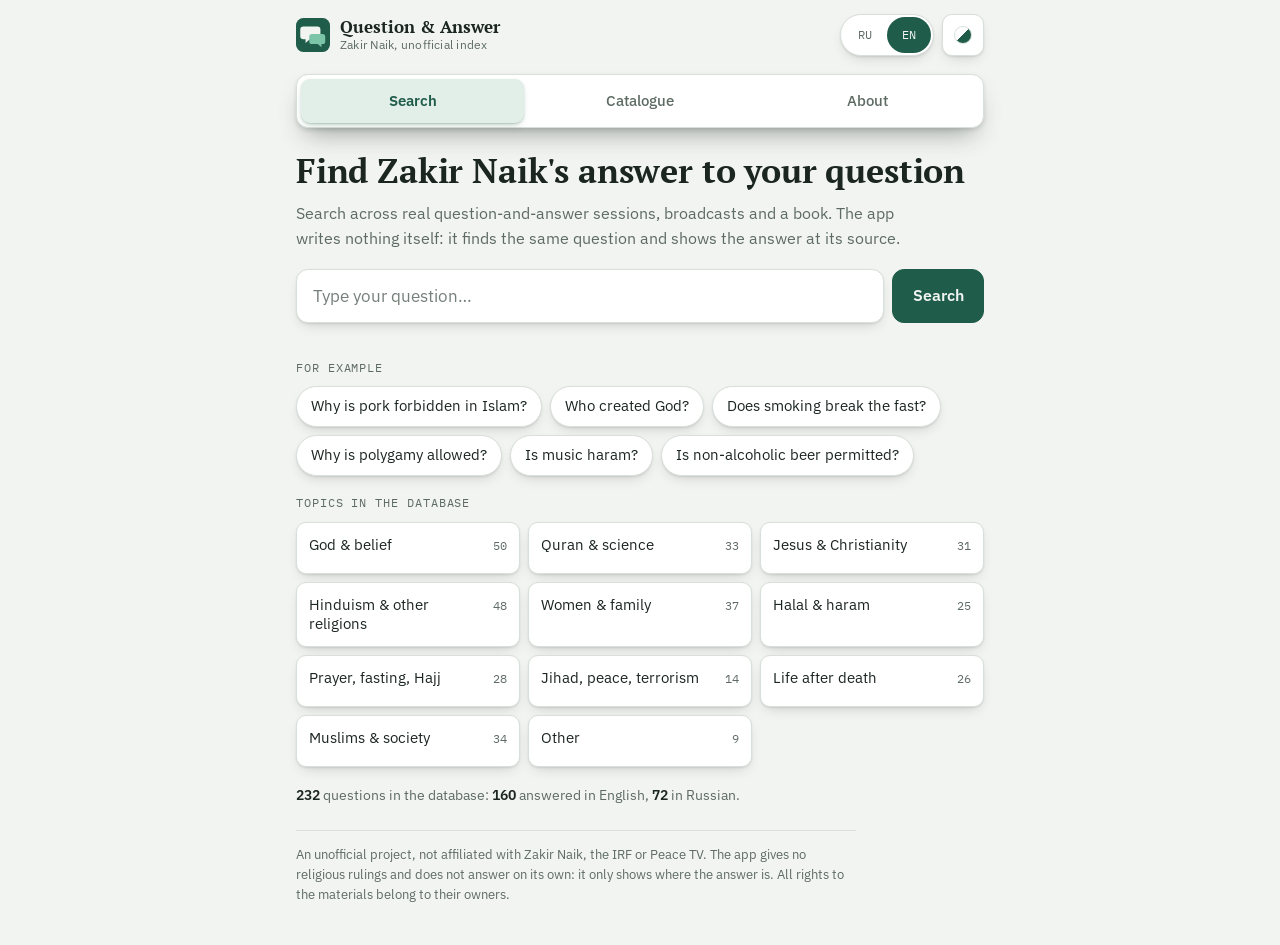
==== commit 3ee977c4: "Убраны пометки «не сверено» и приблизительности - в карточках больше нет пометки «не сверено» и знак" ====
--- a/standalone.html
+++ b/standalone.html
@@ -483,8 +483,8 @@
 <noscript><p style="padding:16px">Для работы поиска нужен JavaScript. JavaScript is required.</p></noscript>
 <script>
 window.QA_CONFIG={"standalone":true};
-window.QA_DATA=[{"id":"qa_0001","question_ru":"Нужно ли давать высшей силе имя — Аллах, Бог или Бхагван?","question_en":"Does the ultimate power need a name — Allah, God or Bhagwan?","question_original":"Believes in ultimate power — does he need to give it a name like Allah, God, or Bhagwan?","question_lang":"en","answer_text":null,"answer_lang":"en","source":{"type":"video","title":"Does God Exist? (Doha, Qatar, 2016)","publisher":"YouTube (via islamicity.org)","url":"https://www.youtube.com/watch?v=hkP-g9EcYbo","timecode":"01:51:20","url_at_time":"https://www.youtube.com/watch?v=hkP-g9EcYbo&t=6680s","date":"2016"},"topics":["god"],"keywords":["имя","бога","аллах","бхагван","высшая","сила","назвать","name","god","allah"],"rights":"pending","verified":false},{"id":"qa_0002","question_ru":"Иисус не был религиозным лидером (утверждение из зала)","question_en":"Jesus was not a religious leader (statement from the audience)","question_original":"Rose talks about Jesus not being a religious leader","question_lang":"en","answer_text":null,"answer_lang":"en","source":{"type":"video","title":"Does God Exist? (Doha, Qatar, 2016)","publisher":"YouTube (via islamicity.org)","url":"https://www.youtube.com/watch?v=hkP-g9EcYbo","timecode":"02:01:34","url_at_time":"https://www.youtube.com/watch?v=hkP-g9EcYbo&t=7294s","date":"2016"},"topics":["jesus","religions"],"keywords":["иисус","иса","лидер","религиозный","христос","jesus","leader"],"rights":"pending","verified":false},{"id":"qa_0003","question_ru":"Если все религии говорят о едином Боге, зачем переходить в другую религию?","question_en":"If all religions say there is only one God, why convert to another religion?","question_original":"If all religion says that there is only one God then why do we need to convert to another religion?","question_lang":"en","answer_text":null,"answer_lang":"en","source":{"type":"video","title":"Does God Exist? (Doha, Qatar, 2016)","publisher":"YouTube (via islamicity.org)","url":"https://www.youtube.com/watch?v=hkP-g9EcYbo","timecode":"02:14:33","url_at_time":"https://www.youtube.com/watch?v=hkP-g9EcYbo&t=8073s","date":"2016"},"topics":["god","religions","muslims"],"keywords":["все","религии","один","единый","бог","зачем","переходить","принимать","ислам","менять","религию","convert","religion"],"rights":"pending","verified":false},{"id":"qa_0004","question_ru":"Условия развода: что говорит Иисус в Библии и что говорит Ислам?","question_en":"Grounds for divorce: what Jesus says in the Bible and what Islam says","question_original":"Criteria of giving divorce by Jesus Christ in the Bible and Islam","question_lang":"en","answer_text":null,"answer_lang":"en","source":{"type":"video","title":"Does God Exist? (Doha, Qatar, 2016)","publisher":"YouTube (via islamicity.org)","url":"https://www.youtube.com/watch?v=hkP-g9EcYbo","timecode":"02:34:16","url_at_time":"https://www.youtube.com/watch?v=hkP-g9EcYbo&t=9256s","date":"2016"},"topics":["jesus","women"],"keywords":["развод","библия","иисус","талак","divorce","bible"],"rights":"pending","verified":false},{"id":"qa_0005","question_ru":"Как быть с агностиками?","question_en":"What about agnostics?","question_original":"Guhan talks about issue of Agnostics","question_lang":"en","answer_text":null,"answer_lang":"en","source":{"type":"video","title":"Does God Exist? (Doha, Qatar, 2016)","publisher":"YouTube (via islamicity.org)","url":"https://www.youtube.com/watch?v=hkP-g9EcYbo","timecode":"02:43:06","url_at_time":"https://www.youtube.com/watch?v=hkP-g9EcYbo&t=9786s","date":"2016"},"topics":["god"],"keywords":["агностик","агностицизм","сомневаюсь","agnostic"],"rights":"pending","verified":false},{"id":"qa_0006","question_ru":"Почему в Исламе нет пророков-женщин, а в индуизме есть богини?","question_en":"Why is there no female prophet in Islam, while Hinduism has goddesses?","question_original":"Why there is no female Prophet in Islam? Hinduism has female Goddesses","question_lang":"en","answer_text":null,"answer_lang":"en","source":{"type":"video","title":"Does God Exist? (Doha, Qatar, 2016)","publisher":"YouTube (via islamicity.org)","url":"https://www.youtube.com/watch?v=hkP-g9EcYbo","timecode":"02:45:19","url_at_time":"https://www.youtube.com/watch?v=hkP-g9EcYbo&t=9919s","date":"2016"},"topics":["god","religions","women"],"keywords":["женщина","пророк","женщины","богиня","female","prophet","woman"],"rights":"pending","verified":false},{"id":"qa_0007","question_ru":"Иисус — сын Бога или посланник, как Моисей? Через кого попадают в рай?","question_en":"Is Jesus the son of God or a messenger like Moses? Through whom does one reach heaven?","question_original":"Do Muslims believe Jesus is a son of God or a Messenger like Moses? Do Muslims go to heaven through Jesus or Muhammad?","question_lang":"en","answer_text":null,"answer_lang":"en","source":{"type":"video","title":"Does God Exist? (Doha, Qatar, 2016)","publisher":"YouTube (via islamicity.org)","url":"https://www.youtube.com/watch?v=hkP-g9EcYbo","timecode":"02:53:44","url_at_time":"https://www.youtube.com/watch?v=hkP-g9EcYbo&t=10424s","date":"2016"},"topics":["god","jesus","afterlife"],"keywords":["иисус","иса","сын","бога","моисей","муса","посланник","рай","jesus","son","god","moses","heaven"],"rights":"pending","verified":false},{"id":"qa_0008","question_ru":"Почему молящиеся мусульмане попадают в рай, а немусульмане нет? (на урду)","question_en":"Why do Muslims who pray go to heaven while non-Muslims do not enter Paradise? (asked in Urdu)","question_original":"Muslims who offer salah go to heaven and Non-Muslims don't enter paradise. Why?","question_lang":"en","answer_text":null,"answer_lang":"en","source":{"type":"video","title":"Does God Exist? (Doha, Qatar, 2016)","publisher":"YouTube (via islamicity.org)","url":"https://www.youtube.com/watch?v=hkP-g9EcYbo","timecode":"03:02:14","url_at_time":"https://www.youtube.com/watch?v=hkP-g9EcYbo&t=10934s","date":"2016"},"topics":["worship","afterlife","muslims"],"keywords":["немусульмане","рай","попадут","ад","намаз","молитва","paradise","non-muslim","heaven"],"rights":"pending","verified":false},{"id":"qa_0009","question_ru":"Как судят людей, живших между Иисусом и Мухаммадом? Какие части Библии истинны?","question_en":"How are people who lived between Jesus and Muhammad judged? Which parts of the Bible are true?","question_original":"How are people between the beginning of the two religions judged? Which parts of the Bible are true?","question_lang":"en","answer_text":null,"answer_lang":"en","source":{"type":"video","title":"Does God Exist? (Doha, Qatar, 2016)","publisher":"YouTube (via islamicity.org)","url":"https://www.youtube.com/watch?v=hkP-g9EcYbo","timecode":"03:09:07","url_at_time":"https://www.youtube.com/watch?v=hkP-g9EcYbo&t=11347s","date":"2016"},"topics":["jesus","religions","afterlife"],"keywords":["люди","между","христианство","библия","истинна","искажена","суд","judged","bible","true"],"rights":"pending","verified":false},{"id":"qa_0010","question_ru":"Перерождение и карма в индуизме. Что Ислам говорит о людях, рождённых с инвалидностью?","question_en":"Hinduism speaks of rebirth and karma. What does Islam say about this and about people born with a disability?","question_original":"Hinduism speaks about re-birth and karma. What does Islam think about this and about those born with a disability?","question_lang":"en","answer_text":null,"answer_lang":"en","source":{"type":"video","title":"Does God Exist? (Doha, Qatar, 2016)","publisher":"YouTube (via islamicity.org)","url":"https://www.youtube.com/watch?v=hkP-g9EcYbo","timecode":"03:18:10","url_at_time":"https://www.youtube.com/watch?v=hkP-g9EcYbo&t=11890s","date":"2016"},"topics":["religions","afterlife"],"keywords":["перерождение","реинкарнация","карма","инвалидность","инвалид","больные","дети","rebirth","karma","disability"],"rights":"pending","verified":false},{"id":"qa_0011","question_ru":"Иисус родился чудесным образом и творил чудеса. Разве он не больше, чем пророк?","question_en":"Jesus was born miraculously and performed miracles. Isn't he more than a prophet?","question_original":"Jesus was born miraculously and performed miracles. Isn't he more than a Prophet?","question_lang":"en","answer_text":null,"answer_lang":"en","source":{"type":"video","title":"Does God Exist? (Doha, Qatar, 2016)","publisher":"YouTube (via islamicity.org)","url":"https://www.youtube.com/watch?v=hkP-g9EcYbo","timecode":"03:46:48","url_at_time":"https://www.youtube.com/watch?v=hkP-g9EcYbo&t=13608s","date":"2016"},"topics":["jesus"],"keywords":["иисус","иса","чудо","чудеса","рождение","пророк","jesus","miracles"],"rights":"pending","verified":false},{"id":"qa_0012","question_ru":"Люди принимают Ислам на сессии, а потом не практикуют. Как к этому относиться?","question_en":"What about people who accept Islam at a live session but do not practise it afterwards?","question_original":"What about people accepting Islam in the live session but not following Islam afterward?","question_lang":"en","answer_text":null,"answer_lang":"en","source":{"type":"video","title":"Does God Exist? (Doha, Qatar, 2016)","publisher":"YouTube (via islamicity.org)","url":"https://www.youtube.com/watch?v=hkP-g9EcYbo","timecode":"03:59:31","url_at_time":"https://www.youtube.com/watch?v=hkP-g9EcYbo&t=14371s","date":"2016"},"topics":["muslims"],"keywords":["принял","ислам","шахада","не","практикует","новообращённый","accepting","islam","shahadah"],"rights":"pending","verified":false},{"id":"qa_0013","question_ru":"Дозволено ли жениться на родственниках? Как наказываются после смерти индуисты, которых сжигают? (на урду)","question_en":"Is marrying relatives allowed? How are Hindus punished after death if they are cremated? (asked in Urdu)","question_original":"Marrying relatives — is it allowed? How are Hindus punished after they are burned?","question_lang":"en","answer_text":null,"answer_lang":"en","source":{"type":"video","title":"Does God Exist? (Doha, Qatar, 2016)","publisher":"YouTube (via islamicity.org)","url":"https://www.youtube.com/watch?v=hkP-g9EcYbo","timecode":"04:18:15","url_at_time":"https://www.youtube.com/watch?v=hkP-g9EcYbo&t=15495s","date":"2016"},"topics":["religions","women","afterlife"],"keywords":["брак","родственники","двоюродная","сестра","кремация","могила","наказание","marry","relatives","cousin","grave"],"rights":"pending","verified":false},{"id":"qa_0014","question_ru":"Правда ли, что для второго брака не нужно разрешение первой жены?","question_en":"Is it true that a man does not need his first wife's permission to marry a second wife?","question_original":"If a man needs to marry a second woman he doesn't need permission from the first wife. Is it right?","question_lang":"en","answer_text":null,"answer_lang":"en","source":{"type":"video","title":"Does God Exist? (Doha, Qatar, 2016)","publisher":"YouTube (via islamicity.org)","url":"https://www.youtube.com/watch?v=hkP-g9EcYbo","timecode":"04:26:52","url_at_time":"https://www.youtube.com/watch?v=hkP-g9EcYbo&t=16012s","date":"2016"},"topics":["women"],"keywords":["вторая","жена","многоженство","разрешение","первой","жены","полигамия","second","wife","polygamy","permission"],"rights":"pending","verified":false},{"id":"qa_0015","question_ru":"Если Бог заранее знает наши грехи, почему нас за них наказывают?","question_en":"If God knows everything we will do, why is our fate fixed and why are we punished?","question_original":"If God knows everything we do, then why is our fate determined and why are we punished?","question_lang":"en","answer_text":null,"answer_lang":"en","source":{"type":"video","title":"Does God Exist? (Doha, Qatar, 2016)","publisher":"YouTube (via islamicity.org)","url":"https://www.youtube.com/watch?v=hkP-g9EcYbo","timecode":"04:39:52","url_at_time":"https://www.youtube.com/watch?v=hkP-g9EcYbo&t=16792s","date":"2016"},"topics":["god","afterlife"],"keywords":["предопределение","судьба","кадар","знает","заранее","наказание","грехи","fate","predestination","punished"],"rights":"pending","verified":false},{"id":"qa_0016","question_ru":"Дозволен ли заработок тех, кто даёт и берёт проценты? (на урду)","question_en":"Are the earnings of those who give and take interest lawful? (asked in Urdu)","question_original":"Those who give and take interest — are their earnings valid?","question_lang":"en","answer_text":null,"answer_lang":"en","source":{"type":"video","title":"Does God Exist? (Doha, Qatar, 2016)","publisher":"YouTube (via islamicity.org)","url":"https://www.youtube.com/watch?v=hkP-g9EcYbo","timecode":"04:43:15","url_at_time":"https://www.youtube.com/watch?v=hkP-g9EcYbo&t=16995s","date":"2016"},"topics":["halal"],"keywords":["проценты","ростовщичество","риба","банк","кредит","заработок","interest","riba","bank"],"rights":"pending","verified":false},{"id":"qa_0017","question_ru":"Если Peace TV никого не оскорбляет, почему его запретили в Индии?","question_en":"If Peace TV hurts no one's feelings, why is it banned in India?","question_original":"If Peace TV is not hurting anyone's sentiments then why is it banned in India?","question_lang":"en","answer_text":null,"answer_lang":"en","source":{"type":"video","title":"Does God Exist? (Doha, Qatar, 2016)","publisher":"YouTube (via islamicity.org)","url":"https://www.youtube.com/watch?v=hkP-g9EcYbo","timecode":"04:45:28","url_at_time":"https://www.youtube.com/watch?v=hkP-g9EcYbo&t=17128s","date":"2016"},"topics":["muslims"],"keywords":["peace","tv","запрет","индия","запрещён","banned","india"],"rights":"pending","verified":false},{"id":"qa_0018","question_ru":"Если мусульманин делает добрые дела и даёт милостыню, зачем ему молиться? (на урду)","question_en":"If a Muslim does good deeds and gives charity, why does he need to pray? (asked in Urdu)","question_original":"If a Muslim does good deeds and charity, why does he need to pray?","question_lang":"en","answer_text":null,"answer_lang":"en","source":{"type":"video","title":"Does God Exist? (Doha, Qatar, 2016)","publisher":"YouTube (via islamicity.org)","url":"https://www.youtube.com/watch?v=hkP-g9EcYbo","timecode":"04:48:01","url_at_time":"https://www.youtube.com/watch?v=hkP-g9EcYbo&t=17281s","date":"2016"},"topics":["worship"],"keywords":["зачем","молиться","намаз","добрые","дела","милостыня","садака","pray","charity","good","deeds"],"rights":"pending","verified":false},{"id":"qa_0019","question_ru":"Будда учит следовать дхамме. Если я делаю добро, зачем думать о загробной жизни?","question_en":"Buddha says we should follow the dhamma. If we do, why worry about the afterlife?","question_original":"Buddha says we need to follow dhamma. If we do that, why worry about the afterlife?","question_lang":"en","answer_text":null,"answer_lang":"en","source":{"type":"video","title":"Does God Exist? (Doha, Qatar, 2016)","publisher":"YouTube (via islamicity.org)","url":"https://www.youtube.com/watch?v=hkP-g9EcYbo","timecode":"04:50:01","url_at_time":"https://www.youtube.com/watch?v=hkP-g9EcYbo&t=17401s","date":"2016"},"topics":["religions","afterlife"],"keywords":["будда","буддизм","дхамма","загробная","жизнь","добро","buddha","afterlife"],"rights":"pending","verified":false},{"id":"qa_0020","question_ru":"Можно ли пробовать еду во время поста?","question_en":"Can a Person Taste Food while Fasting","question_original":"Can a Person Taste Food while Fasting","question_lang":"en","answer_text":null,"answer_lang":"en","source":{"type":"audio_clip","title":"Can a Person Taste Food while Fasting","publisher":"Muslim Central","url":"https://podm8.com/episodes/zakir-naik/can-a-person-taste-food-while-fasting-bhj2WOhpB","timecode":null,"url_at_time":null,"date":"06.04.2023"},"topics":["worship"],"keywords":["пробовать","еду","пост","уразa","рамадан","taste","food","fasting"],"rights":"pending","verified":false},{"id":"qa_0021","question_ru":"Нарушает ли курение пост?","question_en":"Does Smoking Invalidate the Fast?","question_original":"Does Smoking Invalidate the Fast?","question_lang":"en","answer_text":null,"answer_lang":"en","source":{"type":"audio_clip","title":"Does Smoking Invalidate the Fast?","publisher":"Muslim Central","url":"https://podm8.com/episodes/zakir-naik/does-smoking-invalidate-the-fast-VpAcboJlxY","timecode":null,"url_at_time":null,"date":"03.04.2023"},"topics":["halal","worship"],"keywords":["курение","курить","сигареты","пост","нарушает","smoking","fast"],"rights":"pending","verified":false},{"id":"qa_0022","question_ru":"Харам ли курение?","question_en":"Is Smoking Haraam","question_original":"Is Smoking Haraam","question_lang":"en","answer_text":null,"answer_lang":"en","source":{"type":"audio_clip","title":"Is Smoking Haraam","publisher":"Muslim Central","url":"https://podm8.com/episodes/zakir-naik/is-smoking-haraam-Giv_7VXkXL","timecode":null,"url_at_time":null,"date":"02.04.2023"},"topics":["halal"],"keywords":["курение","курить","сигареты","харам","запрещено","smoking","haram"],"rights":"pending","verified":false},{"id":"qa_0023","question_ru":"Можно ли чистить зубы пастой во время поста?","question_en":"Is Using Toothpaste Permitted while Fasting","question_original":"Is Using Toothpaste Permitted while Fasting","question_lang":"en","answer_text":null,"answer_lang":"en","source":{"type":"audio_clip","title":"Is Using Toothpaste Permitted while Fasting","publisher":"Muslim Central","url":"https://podm8.com/episodes/zakir-naik/is-using-toothpaste-permitted-while-fasting-ql59tEfU9u","timecode":null,"url_at_time":null,"date":"26.03.2023"},"topics":["worship"],"keywords":["зубная","паста","чистить","зубы","пост","toothpaste","fasting"],"rights":"pending","verified":false},{"id":"qa_0024","question_ru":"Почему не рекомендуется поститься только по пятницам?","question_en":"Fasting Exclusively on Fridays is Discouraged","question_original":"Fasting Exclusively on Fridays is Discouraged","question_lang":"en","answer_text":null,"answer_lang":"en","source":{"type":"audio_clip","title":"Fasting Exclusively on Fridays is Discouraged","publisher":"Muslim Central","url":"https://podm8.com/episodes/zakir-naik/fasting-exclusively-on-fridays-is-discouraged-Hcg9F_n8G3q","timecode":null,"url_at_time":null,"date":"24.04.2023"},"topics":["worship"],"keywords":["пост","пятница","поститься","пятницам","fasting","friday"],"rights":"pending","verified":false},{"id":"qa_0025","question_ru":"Чем пост отличается от анорексии?","question_en":"Difference Between Fasting and Anorexia","question_original":"Difference Between Fasting and Anorexia","question_lang":"en","answer_text":null,"answer_lang":"en","source":{"type":"audio_clip","title":"Difference Between Fasting and Anorexia","publisher":"Muslim Central","url":"https://podm8.com/episodes/zakir-naik/difference-between-fasting-and-anorexia-vVi-UV8kxc","timecode":null,"url_at_time":null,"date":"12.04.2023"},"topics":["worship"],"keywords":["пост","анорексия","голодание","вред","здоровье","fasting","anorexia"],"rights":"pending","verified":false},{"id":"qa_0026","question_ru":"Упоминается ли в Коране семидневная неделя или порядок творения?","question_en":"Is there any mention of 'the seven day' weekly cycle-order of creation in the Quran","question_original":"Is there any mention of 'the seven day' weekly cycle-order of creation in the Quran","question_lang":"en","answer_text":null,"answer_lang":"en","source":{"type":"audio_clip","title":"Is there any mention of 'the seven day' weekly cycle-order of creation in the Quran","publisher":"Muslim Central","url":"https://podm8.com/episodes/zakir-naik/is-there-any-mention-of-the-seven-day-weekly-cycle-order-of-creation-in-the-quran-k0M_JZj338","timecode":null,"url_at_time":null,"date":"05.05.2023"},"topics":["god","quran"],"keywords":["семь","дней","неделя","творение","сотворение","коран","seven","day","creation","quran"],"rights":"pending","verified":false},{"id":"qa_0027","question_ru":"Что лучше — следовать индуизму или Исламу?","question_en":"Is it better to follow Hinduism or Islam","question_original":"Is it better to follow Hinduism or Islam","question_lang":"en","answer_text":null,"answer_lang":"en","source":{"type":"audio_clip","title":"Is it better to follow Hinduism or Islam","publisher":"Muslim Central","url":"https://podm8.com/episodes/zakir-naik/is-it-better-to-follow-hinduism-or-islam-VBsGRDSN_P","timecode":null,"url_at_time":null,"date":"05.05.2023"},"topics":["religions"],"keywords":["индуизм","ислам","лучше","следовать","hinduism","islam","better"],"rights":"pending","verified":false},{"id":"qa_0028","question_ru":"Понимать Коран могут только учёные?","question_en":"Is Understanding the Qur'an Limited Exclusively to the Scholars","question_original":"Is Understanding the Qur'an Limited Exclusively to the Scholars","question_lang":"en","answer_text":null,"answer_lang":"en","source":{"type":"audio_clip","title":"Is Understanding the Qur'an Limited Exclusively to the Scholars","publisher":"Muslim Central","url":"https://podm8.com/episodes/zakir-naik/is-understanding-the-quran-limited-exclusively-to-the-scholars-GfE0gAGyVf","timecode":null,"url_at_time":null,"date":"01.05.2024"},"topics":["quran"],"keywords":["понимать","коран","учёные","читать","сам","толкование","understanding","quran","scholars"],"rights":"pending","verified":false},{"id":"qa_0029","question_ru":"Можно ли мусульманам вступать в брак с людьми Писания?","question_en":"Intermarriage between Muslims and People of the Book","question_original":"Intermarriage between Muslims and People of the Book","question_lang":"en","answer_text":null,"answer_lang":"en","source":{"type":"audio_clip","title":"Intermarriage between Muslims and People of the Book","publisher":"Muslim Central","url":"https://podm8.com/episodes/zakir-naik/intermarriage-between-muslims-and-people-of-the-book-2XyHMxWyal","timecode":null,"url_at_time":null,"date":"01.05.2024"},"topics":["women"],"keywords":["брак","христианка","иудейка","люди","писания","жениться","немусульманка","marriage","people","of","the","book"],"rights":"pending","verified":false},{"id":"qa_0030","question_ru":"Свобода воли и предопределение (кадар)","question_en":"The Concepts of Free will and Qadar","question_original":"The Concepts of Free will and Qadar","question_lang":"en","answer_text":null,"answer_lang":"en","source":{"type":"audio_clip","title":"The Concepts of Free will and Qadar","publisher":"Muslim Central","url":"https://podm8.com/episodes/zakir-naik/the-concepts-of-free-will-and-qadar-ECDYOYg2k8","timecode":null,"url_at_time":null,"date":"26.04.2024"},"topics":["afterlife"],"keywords":["свобода","воли","предопределение","кадар","судьба","free","will","qadar","fate"],"rights":"pending","verified":false},{"id":"qa_0031","question_ru":"Ислам запрещает убивать невинных людей","question_en":"Islam Prohibits Killing Innocent People","question_original":"Islam Prohibits Killing Innocent People","question_lang":"en","answer_text":null,"answer_lang":"en","source":{"type":"audio_clip","title":"Islam Prohibits Killing Innocent People","publisher":"Muslim Central","url":"https://podm8.com/episodes/zakir-naik/islam-prohibits-killing-innocent-people-OKlHef-Drg7","timecode":null,"url_at_time":null,"date":"28.04.2024"},"topics":["peace"],"keywords":["убийство","невинных","терроризм","насилие","джихад","killing","innocent","terrorism"],"rights":"pending","verified":false},{"id":"qa_0032","question_ru":"В каких шести случаях допустимо говорить о человеке за глаза?","question_en":"Six Circumstances in which Backbiting is Permitted","question_original":"Six Circumstances in which Backbiting is Permitted","question_lang":"en","answer_text":null,"answer_lang":"en","source":{"type":"audio_clip","title":"Six Circumstances in which Backbiting is Permitted","publisher":"Muslim Central","url":"https://podm8.com/episodes/zakir-naik/six-circumstances-in-which-backbiting-is-permitted-XhxoiMqUBw","timecode":null,"url_at_time":null,"date":"07.04.2023"},"topics":["other"],"keywords":["сплетни","злословие","гиба","за","спиной","backbiting","gheebah"],"rights":"pending","verified":false},{"id":"qa_0033","question_ru":"Понятие Бога в иудаизме","question_en":"Concept of God in Judaism","question_original":"Concept of God in Judaism","question_lang":"en","answer_text":null,"answer_lang":"en","source":{"type":"audio_clip","title":"Concept of God in Judaism","publisher":"Muslim Central","url":"https://podm8.com/episodes/zakir-naik/concept-of-god-in-judaism-ssMibOOTkV","timecode":null,"url_at_time":null,"date":"23.04.2023"},"topics":["god","religions"],"keywords":["иудаизм","евреи","бог","тора","judaism","god","jews"],"rights":"pending","verified":false},{"id":"qa_0034","question_ru":"Почему музыка и танцы запрещены в Исламе?","question_en":"Why are music and dance prohibited in Islam?","question_original":"ПОЧЕМУ МУЗЫКА И ТАНЦЫ ЗАПРЕЩЕНЫ В ИСЛАМЕ? - Доктор Закир Найк","question_lang":"ru","answer_text":null,"answer_lang":"ru","source":{"type":"video","title":"ПОЧЕМУ МУЗЫКА И ТАНЦЫ ЗАПРЕЩЕНЫ В ИСЛАМЕ? - Доктор Закир Найк","publisher":"Призыв Dawah (YouTube)","url":"https://www.youtube.com/watch?v=gl9Amu3MU0M","timecode":null,"url_at_time":null,"date":"2021","date_kind":"upload"},"topics":["halal"],"keywords":["песни","музыка","харам","слушать"],"rights":"pending","verified":false},{"id":"qa_0035","question_ru":"Почему мусульманам нельзя вступать в брак с немусульманами?","question_en":"Why can't Muslims marry non-Muslims?","question_original":"ПОЧЕМУ МУСУЛЬМАНАМ НЕЛЬЗЯ ЖЕНИТСЯ НА НЕ МУСУЛЬМАНАХ? - Доктор Закир найк","question_lang":"ru","answer_text":null,"answer_lang":"ru","source":{"type":"video","title":"ПОЧЕМУ МУСУЛЬМАНАМ НЕЛЬЗЯ ЖЕНИТСЯ НА НЕ МУСУЛЬМАНАХ? - Доктор Закир найк","publisher":"Призыв Dawah (YouTube)","url":"https://www.youtube.com/watch?v=jm5ejgX3XHg","timecode":null,"url_at_time":null,"date":"2021","date_kind":"upload"},"topics":["women","muslims"],"keywords":["жениться","христианка","немусульманка","брак"],"rights":"pending","verified":false},{"id":"qa_0036","question_ru":"В чём смысл жизни? Зачем мы живём?","question_en":"What is the purpose of life? Why do we live?","question_original":"В ЧЕМ СМЫСЛ ЖИЗНИ ЗА 10 МИНУТ, ПОЧЕМУ МЫ ЖИВЕМ? - Доктор Закир Найк","question_lang":"ru","answer_text":null,"answer_lang":"ru","source":{"type":"video","title":"В ЧЕМ СМЫСЛ ЖИЗНИ ЗА 10 МИНУТ, ПОЧЕМУ МЫ ЖИВЕМ? - Доктор Закир Найк","publisher":"Призыв Dawah (YouTube)","url":"https://www.youtube.com/watch?v=dLdT6PSdNLE","timecode":null,"url_at_time":null,"date":"2021","date_kind":"upload"},"topics":["other"],"keywords":["цель","жизни","purpose","meaning"],"rights":"pending","verified":false},{"id":"qa_0037","question_ru":"Почему религий много, если Бог один?","question_en":"Why are there many religions if God is one?","question_original":"ПОЧЕМУ РЕЛИГИЙ МНОГО, ЕСЛИ БОГ ОДИН? - Доктор Закир Найк","question_lang":"ru","answer_text":null,"answer_lang":"ru","source":{"type":"video","title":"ПОЧЕМУ РЕЛИГИЙ МНОГО, ЕСЛИ БОГ ОДИН? - Доктор Закир Найк","publisher":"Призыв Dawah (YouTube)","url":"https://www.youtube.com/watch?v=ym1eHvISX_w","timecode":null,"url_at_time":null,"date":"2021","date_kind":"upload"},"topics":["god","religions"],"keywords":[],"rights":"pending","verified":false},{"id":"qa_0038","question_ru":"Почему мусульмане призывают немусульман в Ислам?","question_en":"Why do Muslims invite non-Muslims to Islam?","question_original":"ПОЧЕМУ МУСУЛЬМАНЕ ПРИЗЫВАЮТ НЕМУСУЛЬМАН В ИСЛАМ?","question_lang":"ru","answer_text":null,"answer_lang":"ru","source":{"type":"video","title":"ПОЧЕМУ МУСУЛЬМАНЕ ПРИЗЫВАЮТ НЕМУСУЛЬМАН В ИСЛАМ?","publisher":"Призыв Dawah (YouTube)","url":"https://www.youtube.com/watch?v=4j2zBbZ_3ew","timecode":null,"url_at_time":null,"date":"2021","date_kind":"upload"},"topics":["muslims"],"keywords":["дава","dawah","призыв"],"rights":"pending","verified":false},{"id":"qa_0039","question_ru":"Почему хадж похож на древний обряд из индуизма?","question_en":"Why does the Hajj resemble an ancient Hindu ritual?","question_original":"ПОЧЕМУ ХАДЖ ПОХОЖ НА ДРЕВНИЙ ОБРЯД ИЗ ИНДУИЗМА? - Доктор Закир Найк","question_lang":"ru","answer_text":null,"answer_lang":"ru","source":{"type":"video","title":"ПОЧЕМУ ХАДЖ ПОХОЖ НА ДРЕВНИЙ ОБРЯД ИЗ ИНДУИЗМА? - Доктор Закир Найк","publisher":"Призыв Dawah (YouTube)","url":"https://www.youtube.com/watch?v=O7CdinRFvZg","timecode":null,"url_at_time":null,"date":"2022","date_kind":"upload"},"topics":["religions","worship"],"keywords":["паломничество","кааба"],"rights":"pending","verified":false},{"id":"qa_0040","question_ru":"Почему немусульмане умнее и богаче мусульман?","question_en":"Why are non-Muslims smarter and richer than Muslims?","question_original":"ПОЧЕМУ НЕМУСУЛЬМАНЕ УМНЕЕ И БОГАЧЕ МУСУЛЬМАН? - Доктор Закир Найк","question_lang":"ru","answer_text":null,"answer_lang":"ru","source":{"type":"video","title":"ПОЧЕМУ НЕМУСУЛЬМАНЕ УМНЕЕ И БОГАЧЕ МУСУЛЬМАН? - Доктор Закир Найк","publisher":"Призыв Dawah (YouTube)","url":"https://www.youtube.com/watch?v=VzS3-UdmwRM","timecode":null,"url_at_time":null,"date":"2021","date_kind":"upload"},"topics":["god","muslims"],"keywords":[],"rights":"pending","verified":false},{"id":"qa_0041","question_ru":"Если Коран — книга знаний, почему мусульмане отстали от других?","question_en":"If the Quran is a book of knowledge, why have Muslims fallen behind others?","question_original":"Почему Мусульмане Отстали от Мира? Доктор Закир Найк","question_lang":"ru","answer_text":null,"answer_lang":"ru","source":{"type":"video","title":"Почему Мусульмане Отстали от Мира? Доктор Закир Найк","publisher":"YouTube","url":"https://www.youtube.com/watch?v=LpPVVr2uWFE","timecode":null,"url_at_time":null,"date":"2022","date_kind":"upload"},"topics":["quran","muslims"],"keywords":[],"rights":"pending","verified":false},{"id":"qa_0042","question_ru":"Если Ислам — истина, почему в нём существуют секты и течения?","question_en":"If Islam is the truth, why are there sects and movements in Islam?","question_original":"Если Ислам истина, то почему в Исламе существуют секты и течения? - Доктор Закир Найк","question_lang":"ru","answer_text":null,"answer_lang":"ru","source":{"type":"video","title":"Если Ислам истина, то почему в Исламе существуют секты и течения? - Доктор Закир Найк","publisher":"YouTube","url":"https://www.youtube.com/watch?v=l6k6cOI2efA","timecode":null,"url_at_time":null,"date":"2022","date_kind":"upload"},"topics":["muslims"],"keywords":["мазхабы","разделение"],"rights":"pending","verified":false},{"id":"qa_0043","question_ru":"Почему в Исламе есть разделение на шиитов и суннитов?","question_en":"Why are Muslims divided into Shia and Sunni?","question_original":"Прекрасный ответ Закира Найка о шиитах, которые ненавидят его! - Доктор Закир Найк","question_lang":"ru","answer_text":null,"answer_lang":"ru","source":{"type":"video","title":"Прекрасный ответ Закира Найка о шиитах, которые ненавидят его! - Доктор Закир Найк","publisher":"YouTube","url":"https://www.youtube.com/watch?v=s97msW5t2oM","timecode":null,"url_at_time":null,"date":"2022","date_kind":"upload"},"topics":["muslims"],"keywords":[],"rights":"pending","verified":false},{"id":"qa_0044","question_ru":"Если все люди — братья и сёстры, почему мы женимся и выходим замуж?","question_en":"If all people are brothers and sisters, why do we marry each other?","question_original":"ЕСЛИ, ВСЕ ЛЮДИ БРАТЬЯ И СЕСТРЫ, ТО ПОЧЕМУ МЫ ЖЕНИМСЯ И ВЫХОДИМ ЗАМУЖ? - Доктор Закир Найк","question_lang":"ru","answer_text":null,"answer_lang":"ru","source":{"type":"video","title":"ЕСЛИ, ВСЕ ЛЮДИ БРАТЬЯ И СЕСТРЫ, ТО ПОЧЕМУ МЫ ЖЕНИМСЯ И ВЫХОДИМ ЗАМУЖ? - Доктор Закир Найк","publisher":"YouTube","url":"https://www.youtube.com/watch?v=HhmvGGto7GU","timecode":null,"url_at_time":null,"date":"2021","date_kind":"upload"},"topics":["women"],"keywords":["адам","ева","брак"],"rights":"pending","verified":false},{"id":"qa_0045","question_ru":"Если убивать живое существо — харам, почему мусульмане убивают животных?","question_en":"If killing a living being is haram, why do Muslims kill animals?","question_original":"ЕСЛИ УБИЙСТВО ЖИВОГО СУЩЕСТВА ХАРАМ, ПОЧЕМУ ТОГДА МУСУЛЬМАНЕ УБИВАЮТ ЖИВОТНЫХ? - Доктор Закир Найк","question_lang":"ru","answer_text":null,"answer_lang":"ru","source":{"type":"video","title":"ЕСЛИ УБИЙСТВО ЖИВОГО СУЩЕСТВА ХАРАМ, ПОЧЕМУ ТОГДА МУСУЛЬМАНЕ УБИВАЮТ ЖИВОТНЫХ? - Доктор Закир Найк","publisher":"YouTube","url":"https://www.youtube.com/watch?v=A2cMGLle2ik","timecode":null,"url_at_time":null,"date":"2022","date_kind":"upload"},"topics":["halal","peace"],"keywords":["мясо","вегетарианство","забой"],"rights":"pending","verified":false},{"id":"qa_0046","question_ru":"Почему мусульман хоронят в земле, а не кремируют?","question_en":"Why are Muslims buried rather than cremated?","question_original":"ПОЧЕМУ МУСУЛЬМАН ХОРОНЯТ В ЗЕМЛЕ, А НЕ КРЕМИРУЮТ? - Доктор Закир Найк","question_lang":"ru","answer_text":null,"answer_lang":"ru","source":{"type":"video","title":"ПОЧЕМУ МУСУЛЬМАН ХОРОНЯТ В ЗЕМЛЕ, А НЕ КРЕМИРУЮТ? - Доктор Закир Найк","publisher":"YouTube","url":"https://www.youtube.com/watch?v=mBmEWFBZvn8","timecode":null,"url_at_time":null,"date":"2022","date_kind":"upload"},"topics":["afterlife"],"keywords":["похороны","кремация","могила"],"rights":"pending","verified":false},{"id":"qa_0047","question_ru":"Кто создал Бога?","question_en":"Who created God?","question_original":"Кто создал Бога???","question_lang":"ru","answer_text":null,"answer_lang":"ru","source":{"type":"video","title":"Кто создал Бога???","publisher":"YouTube","url":"https://www.youtube.com/watch?v=357UkRg2ZAU","timecode":null,"url_at_time":null,"date":"2014","date_kind":"upload"},"topics":["god"],"keywords":["создатель","аллаха"],"rights":"pending","verified":false},{"id":"qa_0048","question_ru":"Как доказать атеисту, что Коран — слово Бога?","question_en":"How to prove to an atheist that the Quran is the word of God?","question_original":"КАК ДОКАЗАТЬ АТЕИСТУ, ЧТО КОРАН - СЛОВА БОГА? - Доктор Закир Найк","question_lang":"ru","answer_text":null,"answer_lang":"ru","source":{"type":"video","title":"КАК ДОКАЗАТЬ АТЕИСТУ, ЧТО КОРАН - СЛОВА БОГА? - Доктор Закир Найк","publisher":"YouTube","url":"https://www.youtube.com/watch?v=4H_QHkhgvgY","timecode":null,"url_at_time":null,"date":"2021","date_kind":"upload"},"topics":["god","quran"],"keywords":["доказательство"],"rights":"pending","verified":false},{"id":"qa_0049","question_ru":"Как доказать атеисту существование рая и ада?","question_en":"How to prove the existence of Paradise and Hell to an atheist?","question_original":"Закир Найк поверг всех в зале в шок своим ответом, как доказать существование ада и рая атеистам?","question_lang":"ru","answer_text":null,"answer_lang":"ru","source":{"type":"video","title":"Закир Найк поверг всех в зале в шок своим ответом, как доказать существование ада и рая атеистам?","publisher":"Призыв Dawah (YouTube)","url":"https://www.youtube.com/watch?v=I6pPJFmVwPI","timecode":null,"url_at_time":null,"date":"2022","date_kind":"upload"},"topics":["god","afterlife"],"keywords":["загробная","жизнь"],"rights":"pending","verified":false},{"id":"qa_0050","question_ru":"Как доказать моей жене, что рай и ад существуют?","question_en":"How can I prove to my wife that Paradise and Hell exist?","question_original":"МУСУЛЬМАНИН ЗАДАЕТ ВОПРОС: ДОКАЖИ МОЕЙ ЖЕНЕ, ЧТО РАЙ И АД СУЩЕСТВУЮТ - Доктор Закир Найк","question_lang":"ru","answer_text":null,"answer_lang":"ru","source":{"type":"video","title":"МУСУЛЬМАНИН ЗАДАЕТ ВОПРОС: ДОКАЖИ МОЕЙ ЖЕНЕ, ЧТО РАЙ И АД СУЩЕСТВУЮТ - Доктор Закир Найк","publisher":"YouTube","url":"https://www.youtube.com/watch?v=YybyJBlL_Hs","timecode":null,"url_at_time":null,"date":"2023","date_kind":"upload"},"topics":["women","afterlife"],"keywords":[],"rights":"pending","verified":false},{"id":"qa_0051","question_ru":"Есть ли в Коране научная ошибка?","question_en":"Is there a scientific error in the Quran?","question_original":"НАУЧНАЯ ОШИБКА В КОРАНЕ? - ответ доктора Закира Найка","question_lang":"ru","answer_text":null,"answer_lang":"ru","source":{"type":"video","title":"НАУЧНАЯ ОШИБКА В КОРАНЕ? - ответ доктора Закира Найка","publisher":"Призыв Dawah (YouTube)","url":"https://www.youtube.com/watch?v=MoHk0ol1rGQ","timecode":null,"url_at_time":null,"date":"2021","date_kind":"upload"},"topics":["quran"],"keywords":[],"rights":"pending","verified":false},{"id":"qa_0052","question_ru":"Есть ли ошибки в Коране? (вопрос христианина-араба по книге «20 ошибок в Коране»)","question_en":"Are there errors in the Quran? (an Arab Christian cites a book of “20 errors in the Quran”)","question_original":"ПРОФЕССОР АРАБСКОГО БРОСАЕТ ВЫЗОВ ЗАКИРУ НАЙКУ «Я НАШЕЛ ОШИБКИ В КОРАНЕ» - Доктор Закир Найк","question_lang":"ru","answer_text":null,"answer_lang":"ru","source":{"type":"video","title":"ПРОФЕССОР АРАБСКОГО БРОСАЕТ ВЫЗОВ ЗАКИРУ НАЙКУ «Я НАШЕЛ ОШИБКИ В КОРАНЕ» - Доктор Закир Найк","publisher":"Призыв Dawah (YouTube)","url":"https://www.youtube.com/watch?v=G-54A479wYc","timecode":null,"url_at_time":null,"date":"2023","date_kind":"upload"},"topics":["quran","jesus"],"keywords":[],"rights":"pending","verified":false},{"id":"qa_0053","question_ru":"Психолог из Германии: «Я нашёл недостаток в Коране» (утверждение из зала)","question_en":"A psychologist from Germany: “I found a flaw in the Quran” (statement from the audience)","question_original":"ПСИХОЛОГ ИЗ ГЕРМАНИИ БРОСАЕТ ВЫЗОВ ЗАКИРУ НАЙКУ \"Я НАШЕЛ НЕДОСТАТОК В КОРАНЕ\" - Доктор Закир Найк","question_lang":"ru","answer_text":null,"answer_lang":"ru","source":{"type":"video","title":"ПСИХОЛОГ ИЗ ГЕРМАНИИ БРОСАЕТ ВЫЗОВ ЗАКИРУ НАЙКУ \"Я НАШЕЛ НЕДОСТАТОК В КОРАНЕ\" - Доктор Закир Найк","publisher":"Призыв Dawah (YouTube)","url":"https://www.youtube.com/watch?v=keoZD4rny_8","timecode":null,"url_at_time":null,"date":"2022","date_kind":"upload"},"topics":["quran"],"keywords":["ошибка","коран"],"rights":"pending","verified":false},{"id":"qa_0054","question_ru":"Кто такой Святой Дух в Исламе?","question_en":"Who is the Holy Spirit in Islam?","question_original":"ОНА ПРИНЯЛА ИСЛАМ! - ПОСЛЕ ТОГО КАК УЗНАЛА О ТОМ, КТО ТАКОЙ СВЯТОЙ ДУХ В ИСЛАМЕ - Доктор Закир Найк","question_lang":"ru","answer_text":null,"answer_lang":"ru","source":{"type":"video","title":"ОНА ПРИНЯЛА ИСЛАМ! - ПОСЛЕ ТОГО КАК УЗНАЛА О ТОМ, КТО ТАКОЙ СВЯТОЙ ДУХ В ИСЛАМЕ - Доктор Закир Найк","publisher":"Призыв Dawah (YouTube)","url":"https://www.youtube.com/watch?v=UfzRP5qWHvA","timecode":null,"url_at_time":null,"date":"2023","date_kind":"upload"},"topics":["jesus"],"keywords":["джибриль","троица"],"rights":"pending","verified":false},{"id":"qa_0055","question_ru":"Говорится ли в Библии, что Иисус — Бог или сын Бога?","question_en":"Does the Bible say that Jesus is God or the son of God?","question_original":"ХРИСТИАНИН БРОСАЕТ ВЫЗОВ ЗАКИРУ НАЙКУ - В БИБЛИИ ГОВОРИТСЯ, ЧТО ИИСУС - БОГ ИЛИ СЫН БОГА?","question_lang":"ru","answer_text":null,"answer_lang":"ru","source":{"type":"video","title":"ХРИСТИАНИН БРОСАЕТ ВЫЗОВ ЗАКИРУ НАЙКУ - В БИБЛИИ ГОВОРИТСЯ, ЧТО ИИСУС - БОГ ИЛИ СЫН БОГА?","publisher":"Призыв Dawah (YouTube)","url":"https://www.youtube.com/watch?v=lkVTIV_EgXA","timecode":null,"url_at_time":null,"date":"2021","date_kind":"upload"},"topics":["god","jesus"],"keywords":["иса","христос"],"rights":"pending","verified":false},{"id":"qa_0056","question_ru":"Вы следуете Библии или нет? (вопрос христианина)","question_en":"Do you follow the Bible or not? (a Christian's question)","question_original":"ДЖЕРРИ ТОМАС БРОСАЕТ ВЫЗОВ ЗАКИРУ НАЙКУ «ЗАКИР, ТЫ СЛЕДУЕШЬ БИБЛИИ ИЛИ НЕТ?» - Доктор Закир Найк","question_lang":"ru","answer_text":null,"answer_lang":"ru","source":{"type":"video","title":"ДЖЕРРИ ТОМАС БРОСАЕТ ВЫЗОВ ЗАКИРУ НАЙКУ «ЗАКИР, ТЫ СЛЕДУЕШЬ БИБЛИИ ИЛИ НЕТ?» - Доктор Закир Найк","publisher":"Призыв Dawah (YouTube)","url":"https://www.youtube.com/watch?v=1EBKWYt18qQ","timecode":null,"url_at_time":null,"date":"2021","date_kind":"upload"},"topics":["jesus"],"keywords":[],"rights":"pending","verified":false},{"id":"qa_0057","question_ru":"Попадут ли в рай христиане, которые творят добро и верят в Иисуса?","question_en":"Will Christians who do good deeds and believe in Jesus enter Paradise?","question_original":"ХРИСТИАНКА ЗАДАЕТ ВОПРОС ЗАКИРУ НАЙКУ \"СМОГУТ …\" - Доктор Закир Найк","question_lang":"ru","answer_text":null,"answer_lang":"ru","source":{"type":"video","title":"ХРИСТИАНКА ЗАДАЕТ ВОПРОС ЗАКИРУ НАЙКУ \"СМОГУТ …\" - Доктор Закир Найк","publisher":"Призыв Dawah (YouTube)","url":"https://www.youtube.com/watch?v=q_cTMks0v84","timecode":null,"url_at_time":null,"date":"2023","date_kind":"upload"},"topics":["jesus","afterlife"],"keywords":[],"rights":"pending","verified":false},{"id":"qa_0058","question_ru":"Докажите, что Мухаммад — последний пророк","question_en":"Prove that Muhammad is the last prophet","question_original":"ХРИСТИАНИН ЗАДАЕТ ВОПРОС ЗАКИРУ НАЙКУ \"ДОКАЖИ, ЧТО МУХАММАД ПОСЛЕДНИЙ ПРОРОК И Я ПРИМУ ИСЛАМ\"","question_lang":"ru","answer_text":null,"answer_lang":"ru","source":{"type":"video","title":"ХРИСТИАНИН ЗАДАЕТ ВОПРОС ЗАКИРУ НАЙКУ \"ДОКАЖИ, ЧТО МУХАММАД ПОСЛЕДНИЙ ПРОРОК И Я ПРИМУ ИСЛАМ\"","publisher":"YouTube","url":"https://www.youtube.com/watch?v=2tLgND_JDJE","timecode":null,"url_at_time":null,"date":"2022","date_kind":"upload"},"topics":["jesus"],"keywords":["печать","пророков"],"rights":"pending","verified":false},{"id":"qa_0059","question_ru":"Вызов от христианина (в конце он принимает Ислам)","question_en":"A Christian's challenge (he accepts Islam at the end)","question_original":"ХРИСТИАНИН БРОСИЛ ВЫЗОВ ЗАКИРУ НАЙКУ, НО ПРИНЯЛ ИСЛАМ! - Доктор Закир Найк","question_lang":"ru","answer_text":null,"answer_lang":"ru","source":{"type":"video","title":"ХРИСТИАНИН БРОСИЛ ВЫЗОВ ЗАКИРУ НАЙКУ, НО ПРИНЯЛ ИСЛАМ! - Доктор Закир Найк","publisher":"Призыв Dawah (YouTube)","url":"https://www.youtube.com/watch?v=ydh3bEDAAlo","timecode":null,"url_at_time":null,"date":"2021","date_kind":"upload"},"topics":["jesus","muslims"],"keywords":[],"rights":"pending","verified":false},{"id":"qa_0060","question_ru":"Шесть вопросов от христианки","question_en":"Six questions from a Christian woman","question_original":"ХРИСТИАНКА ПРИНИМАЕТ ИСЛАМ ПОСЛЕ 6 ВОПРОСОВ ЗАКИРУ НАЙКУ - Доктор Закир Найк","question_lang":"ru","answer_text":null,"answer_lang":"ru","source":{"type":"video","title":"ХРИСТИАНКА ПРИНИМАЕТ ИСЛАМ ПОСЛЕ 6 ВОПРОСОВ ЗАКИРУ НАЙКУ - Доктор Закир Найк","publisher":"Призыв Dawah (YouTube)","url":"https://www.youtube.com/watch?v=SVtEjT-pV9Y","timecode":null,"url_at_time":null,"date":"2021","date_kind":"upload"},"topics":["jesus","women","muslims"],"keywords":[],"rights":"pending","verified":false},{"id":"qa_0061","question_ru":"Восемь вопросов от атеиста из США","question_en":"Eight questions from an American atheist","question_original":"АТЕИСТ ИЗ США БРОСАЕТ ВЫЗОВ ЗАКИРУ НАЙКУ И ЗАДАЕТ 8 ВОПРОСОВ - Доктор Закир Найк","question_lang":"ru","answer_text":null,"answer_lang":"ru","source":{"type":"video","title":"АТЕИСТ ИЗ США БРОСАЕТ ВЫЗОВ ЗАКИРУ НАЙКУ И ЗАДАЕТ 8 ВОПРОСОВ - Доктор Закир Найк","publisher":"Призыв Dawah (YouTube)","url":"https://www.youtube.com/watch?v=9E2b6dqEY8M","timecode":null,"url_at_time":null,"date":"2021","date_kind":"upload"},"topics":["god"],"keywords":[],"rights":"pending","verified":false},{"id":"qa_0062","question_ru":"Вызов от атеиста-инженера","question_en":"A challenge from an atheist engineer","question_original":"ИНЖЕНЕР БРОСАЕТ ВЫЗОВ ЗАКИРУ НАЙКУ - Доктор Закир Найк","question_lang":"ru","answer_text":null,"answer_lang":"ru","source":{"type":"video","title":"ИНЖЕНЕР БРОСАЕТ ВЫЗОВ ЗАКИРУ НАЙКУ - Доктор Закир Найк","publisher":"Призыв Dawah (YouTube)","url":"https://www.youtube.com/watch?v=g7amzJmywqU","timecode":null,"url_at_time":null,"date":"2021","date_kind":"upload"},"topics":["god","women"],"keywords":[],"rights":"pending","verified":false},{"id":"qa_0063","question_ru":"Вызов от бывшего мусульманина, ставшего атеистом","question_en":"A challenge from a former Muslim who became an atheist","question_original":"БЫВШИЙ МУСУЛЬМАНИН, АТЕИСТ БРОСАЕТ ВЫЗОВ ЗАКИРУ НАЙКУ – Доктор Закир Найк","question_lang":"ru","answer_text":null,"answer_lang":"ru","source":{"type":"video","title":"БЫВШИЙ МУСУЛЬМАНИН, АТЕИСТ БРОСАЕТ ВЫЗОВ ЗАКИРУ НАЙКУ – Доктор Закир Найк","publisher":"Призыв Dawah (YouTube)","url":"https://www.youtube.com/watch?v=xB7aNrtdAxg","timecode":null,"url_at_time":null,"date":null,"date_kind":"upload"},"topics":["god"],"keywords":[],"rights":"pending","verified":false},{"id":"qa_0064","question_ru":"Два вопроса от атеистки","question_en":"Two questions from an atheist woman","question_original":"АТЕИСТКА ЗАДАЕТ 2 ВОПРОСА ЗАКИРУ НАЙКУ! Доктор Закир Найк","question_lang":"ru","answer_text":null,"answer_lang":"ru","source":{"type":"video","title":"АТЕИСТКА ЗАДАЕТ 2 ВОПРОСА ЗАКИРУ НАЙКУ! Доктор Закир Найк","publisher":"YouTube","url":"https://www.youtube.com/watch?v=_QguUbghp7k","timecode":null,"url_at_time":null,"date":"2023","date_kind":"upload"},"topics":["god","women"],"keywords":[],"rights":"pending","verified":false},{"id":"qa_0065","question_ru":"«Я — бог, и все люди — боги» (утверждение из зала)","question_en":"“I am god, and all people are gods” (statement from the audience)","question_original":"Парень бросает вызов и утверждает, что он бог - Доктор Закир Найк","question_lang":"ru","answer_text":null,"answer_lang":"ru","source":{"type":"video","title":"Парень бросает вызов и утверждает, что он бог - Доктор Закир Найк","publisher":"YouTube","url":"https://www.youtube.com/watch?v=jpzCWjlOXzk","timecode":null,"url_at_time":null,"date":"2022","date_kind":"upload"},"topics":["god"],"keywords":[],"rights":"pending","verified":false},{"id":"qa_0066","question_ru":"Индуист: «Вы не сможете призвать меня в Ислам» (вопрос из зала)","question_en":"A Hindu: “You will not be able to bring me to Islam” (question from the audience)","question_original":"ИНДУС ГОВОРИТ, ЧТО ЗАКИР НАЙК НЕ СМОЖЕТ ПРИЗВАТЬ ЕГО В ИСЛАМ! - Доктор Закир Найк","question_lang":"ru","answer_text":null,"answer_lang":"ru","source":{"type":"video","title":"ИНДУС ГОВОРИТ, ЧТО ЗАКИР НАЙК НЕ СМОЖЕТ ПРИЗВАТЬ ЕГО В ИСЛАМ! - Доктор Закир Найк","publisher":"YouTube","url":"https://www.youtube.com/watch?v=DC-ipwRS4hI","timecode":null,"url_at_time":null,"date":"2022","date_kind":"upload"},"topics":["religions"],"keywords":[],"rights":"pending","verified":false},{"id":"qa_0067","question_ru":"Вызов от индуистки-врача","question_en":"A challenge from a Hindu doctor","question_original":"ДОКТОР ПУДЖА БРОСАЕТ ВЫЗОВ ДОКТОРУ ЗАКИРУ НАЙКУ - Доктор Закир Найк","question_lang":"ru","answer_text":null,"answer_lang":"ru","source":{"type":"video","title":"ДОКТОР ПУДЖА БРОСАЕТ ВЫЗОВ ДОКТОРУ ЗАКИРУ НАЙКУ - Доктор Закир Найк","publisher":"Призыв Dawah (YouTube)","url":"https://www.youtube.com/watch?v=KSPemajvfCk","timecode":null,"url_at_time":null,"date":"2023","date_kind":"upload"},"topics":["religions"],"keywords":[],"rights":"pending","verified":false},{"id":"qa_0068","question_ru":"«Вас ненавидят все страны мира» — почему? (вопрос из зала)","question_en":"“All countries of the world hate you” — why? (question from the audience)","question_original":"Мужчина спрашивает Закира Найка \"Тебя ненавидят все страны мира\" - Дктор Закир Найк","question_lang":"ru","answer_text":null,"answer_lang":"ru","source":{"type":"video","title":"Мужчина спрашивает Закира Найка \"Тебя ненавидят все страны мира\" - Дктор Закир Найк","publisher":"YouTube","url":"https://www.youtube.com/watch?v=tOWTLPWZRV0","timecode":null,"url_at_time":null,"date":"2022","date_kind":"upload"},"topics":["other"],"keywords":[],"rights":"pending","verified":false},{"id":"qa_0069","question_ru":"Согласны ли вы на дебаты с Садгуру?","question_en":"Would you agree to a debate with Sadhguru?","question_original":"Доктор Закир Найк согласен на дебаты с Садгуру - Доктор Закир Найк","question_lang":"ru","answer_text":null,"answer_lang":"ru","source":{"type":"video","title":"Доктор Закир Найк согласен на дебаты с Садгуру - Доктор Закир Найк","publisher":"Призыв Dawah (YouTube)","url":"https://www.youtube.com/watch?v=TdXTOO1vVAQ","timecode":null,"url_at_time":null,"date":"2022","date_kind":"upload"},"topics":["religions"],"keywords":[],"rights":"pending","verified":false},{"id":"qa_0070","question_ru":"Вызов на дебаты с Дэвидом Вудом","question_en":"A challenge to debate David Wood","question_original":"ДЭВИД ВУД БРОСАЕТ ВЫЗОВ ЗАКИРУ НАЙКУ «ДЕБАТЫ ЗАКИРА НАЙКА И ДЭВИДА ВУДА»","question_lang":"ru","answer_text":null,"answer_lang":"ru","source":{"type":"video","title":"ДЭВИД ВУД БРОСАЕТ ВЫЗОВ ЗАКИРУ НАЙКУ «ДЕБАТЫ ЗАКИРА НАЙКА И ДЭВИДА ВУДА»","publisher":"Призыв Dawah (YouTube)","url":"https://www.youtube.com/watch?v=oRHW49AOMcI","timecode":null,"url_at_time":null,"date":"2021","date_kind":"upload"},"topics":["other"],"keywords":[],"rights":"pending","verified":false},{"id":"qa_0071","question_ru":"Можно ли совершать праздничный намаз (ид-намаз) дома?","question_en":"Can the Eid prayer be performed at home?","question_original":"Доктор Закир Найк. Можно ли совершать ид намаз дома?","question_lang":"ru","answer_text":null,"answer_lang":"ru","source":{"type":"video","title":"Доктор Закир Найк. Можно ли совершать ид намаз дома?","publisher":"YouTube","url":"https://www.youtube.com/watch?v=RtiLdzw7BRM","timecode":null,"url_at_time":null,"date":"2021","date_kind":"upload"},"topics":["worship"],"keywords":["праздничная","молитва","ураза","курбан","байрам"],"rights":"pending","verified":false},{"id":"qa_0072","question_ru":"Почему вы говорите, что Святой Дух — это пророк Мухаммад, если по Библии Святой Дух был и во времена Иисуса?","question_en":"Why do you say the Holy Spirit is Prophet Muhammad, if the Bible says the Holy Spirit already existed in Jesus' time?","question_original":"Молодой человек готов принять Ислам, если Закир Найк ответит на его вопрос - Доктор Закир Найк","question_lang":"ru","answer_text":null,"answer_lang":"ru","source":{"type":"video","title":"Молодой человек готов принять Ислам, если Закир Найк ответит на его вопрос - Доктор Закир Найк","publisher":"Призыв Dawah (Дзен)","url":"https://zen.yandex.ru/video/watch/625e80a97f1d2f4da44a7269","timecode":null,"url_at_time":null,"date":"2022","date_kind":"upload"},"topics":["jesus","muslims"],"keywords":["утешитель","параклет"],"rights":"pending","verified":false},{"id":"qa_0073","question_ru":"Кто создал Аллаха? Зачем Аллах создал людей? Как узнать, кто истинный Бог?","question_en":"Who created Allah? Why did Allah create people? How can one know who the true God is?","question_original":"Кто создал Аллаха? Зачем Аллах создал людей? Как узнать кто истинный бог? - Доктор Закир Найк","question_lang":"ru","answer_text":null,"answer_lang":"ru","source":{"type":"video","title":"Кто создал Аллаха? Зачем Аллах создал людей? Как узнать кто истинный бог? - Доктор Закир Найк","publisher":"Rutube","note_ru":"перезалив ролика канала «Призыв Dawah»","note_en":"re-upload of a clip by the channel Призыв Dawah","url":"https://rutube.ru/video/0d17349956df84f9d01b7a769a482408/","timecode":null,"url_at_time":null,"date":"2023","date_kind":"upload"},"topics":["god"],"keywords":[],"rights":"pending","verified":false},{"id":"qa_0074","question_ru":"Если Аллах справедлив, зачем Он создал бедных, больных и людей с инвалидностью?","question_en":"If Allah is just, why did He create the poor, the sick and people with disabilities?","question_original":"Если Аллах справедлив, то зачем он создал бедных и инвалидов, чтобы они страдали? - Закир Найк","question_lang":"ru","answer_text":null,"answer_lang":"ru","source":{"type":"video","title":"Если Аллах справедлив, то зачем он создал бедных и инвалидов, чтобы они страдали? - Закир Найк","publisher":"Rutube","note_ru":"перезалив ролика канала «Призыв Dawah»","note_en":"re-upload of a clip by the channel Призыв Dawah","url":"https://rutube.ru/video/5629d453e316b0245e6dfa80fc5d6080/","timecode":null,"url_at_time":null,"date":"2023","date_kind":"upload"},"topics":["god"],"keywords":["страдания","испытание","зло","справедливость"],"rights":"pending","verified":false},{"id":"qa_0075","question_ru":"Говорил ли Иисус, что он Бог?","question_en":"Did Jesus ever say that he is God?","question_original":"Говорил ли Иисус, что он Бог? - Доктор Закир Найк","question_lang":"ru","answer_text":null,"answer_lang":"ru","source":{"type":"video","title":"Говорил ли Иисус, что он Бог? - Доктор Закир Найк","publisher":"UmmaLife","url":"https://ummalife.com/movies/watch/2065","timecode":null,"url_at_time":null,"date":"2021","date_kind":"upload","text_at_source":true},"topics":["god","jesus"],"keywords":["иса","христос","библия"],"rights":"pending","verified":false},{"id":"qa_0076","question_ru":"Почему многоженство разрешено в Исламе?","question_en":"Why is polygamy permitted in Islam?","question_original":"Почему многоженство разрешено в исламе? | Доктор Закир Найк","question_lang":"ru","answer_text":null,"answer_lang":"ru","source":{"type":"video","title":"Почему многоженство разрешено в исламе? | Доктор Закир Найк","publisher":"UmmaLife","url":"https://ummalife.com/movies/watch/1536","timecode":null,"url_at_time":null,"date":"2020","date_kind":"upload","text_at_source":true},"topics":["women"],"keywords":["четыре","жены","полигамия"],"rights":"pending","verified":false},{"id":"qa_0077","question_ru":"Как остановить уничтожение мусульман по всему миру?","question_en":"How can the killing of Muslims around the world be stopped?","question_original":"Как остановить уничтожение мусульман по всему миру? - Доктор Закир Найк (Сильная Речь)","question_lang":"ru","answer_text":null,"answer_lang":"ru","source":{"type":"video","title":"Как остановить уничтожение мусульман по всему миру? - Доктор Закир Найк (Сильная Речь)","publisher":"UmmaLife","url":"https://ummalife.com/movies/watch/2762","timecode":null,"url_at_time":null,"date":null,"date_kind":"upload","text_at_source":true},"topics":["peace"],"keywords":["единство","умма","войны"],"rights":"pending","verified":false},{"id":"qa_0078","question_ru":"Мусульмане поклоняются Каабе?","question_en":"Do Muslims worship the Kaaba?","question_original":"Мусульмане поклоняются Каабе? - Доктор Закир Найк","question_lang":"ru","answer_text":null,"answer_lang":"ru","source":{"type":"video","title":"Мусульмане поклоняются Каабе? - Доктор Закир Найк","publisher":"UmmaLife","url":"https://ummalife.com/movies/watch/1906","timecode":null,"url_at_time":null,"date":null,"date_kind":"upload"},"topics":["worship"],"keywords":["идол","кибла"],"rights":"pending","verified":false},{"id":"qa_0079","question_ru":"Дозволено ли страхование в Исламе?","question_en":"Is insurance permissible in Islam?","question_original":"Дозволено ли страхование в Исламе? | Доктор Закир Найк","question_lang":"ru","answer_text":null,"answer_lang":"ru","source":{"type":"video","title":"Дозволено ли страхование в Исламе? | Доктор Закир Найк","publisher":"UmmaLife","url":"https://ummalife.com/movies/watch/1711","timecode":null,"url_at_time":null,"date":null,"date_kind":"upload"},"topics":["halal"],"keywords":[],"rights":"pending","verified":false},{"id":"qa_0080","question_ru":"Что такое Сунна Пророка и зачем ей следовать?","question_en":"What is the Sunnah of the Prophet and why follow it?","question_original":"Сунна Пророка: Что это и зачем ей следовать? | Доктор Закир Найк","question_lang":"ru","answer_text":null,"answer_lang":"ru","source":{"type":"video","title":"Сунна Пророка: Что это и зачем ей следовать? | Доктор Закир Найк","publisher":"UmmaLife","url":"https://ummalife.com/movies/watch/1540","timecode":null,"url_at_time":null,"date":null,"date_kind":"upload"},"topics":["worship"],"keywords":["хадисы"],"rights":"pending","verified":false},{"id":"qa_0081","question_ru":"Головной убор мусульманина — это сунна?","question_en":"Is a Muslim man's head covering a Sunnah?","question_original":"Головной убор мусульманина - СУННА? | Доктор Закир Найк","question_lang":"ru","answer_text":null,"answer_lang":"ru","source":{"type":"video","title":"Головной убор мусульманина - СУННА? | Доктор Закир Найк","publisher":"UmmaLife","url":"https://ummalife.com/movies/watch/1539","timecode":null,"url_at_time":null,"date":null,"date_kind":"upload"},"topics":["worship"],"keywords":["тюбетейка","шапка"],"rights":"pending","verified":false},{"id":"qa_0082","question_ru":"Являются ли мусульмане террористами?","question_en":"Are Muslims terrorists?","question_original":"Являются ли мусульмане террористами? | Доктор Закир Найк","question_lang":"ru","answer_text":null,"answer_lang":"ru","source":{"type":"video","title":"Являются ли мусульмане террористами? | Доктор Закир Найк","publisher":"UmmaLife","url":"https://ummalife.com/movies/watch/1533","timecode":null,"url_at_time":null,"date":null,"date_kind":"upload"},"topics":["quran","peace"],"keywords":["терроризм"],"rights":"pending","verified":false},{"id":"qa_0083","question_ru":"Сходства индуизма и Ислама (лекция целиком, русская озвучка)","question_en":"Similarities between Hinduism and Islam (full lecture, Russian voice-over)","question_original":"Сходства Индуизма и Ислама. Легендарная лекция Закира Найка. Впервые полностью на русском.","question_lang":"ru","answer_text":null,"answer_lang":"ru","source":{"type":"lecture","title":"Сходства Индуизма и Ислама. Легендарная лекция Закира Найка. Впервые полностью на русском.","publisher":"YouTube","url":"https://www.youtube.com/watch?v=0ODygGwKEZU","timecode":null,"url_at_time":null,"date":"2020","date_kind":"upload"},"topics":["religions"],"keywords":["веды","сравнение","религий"],"rights":"pending","verified":false},{"id":"qa_0084","question_ru":"Коран и Библия в свете науки (дебаты, часть 1, русская озвучка)","question_en":"The Quran and the Bible in the light of science (debate, part 1, Russian voice-over)","question_original":"ЛЕГЕНДАРНЫЕ ДЕБАТЫ ЗАКИРА НАЙКА, Коран и Библия в свете науки, часть 1","question_lang":"ru","answer_text":null,"answer_lang":"ru","source":{"type":"lecture","title":"ЛЕГЕНДАРНЫЕ ДЕБАТЫ ЗАКИРА НАЙКА, Коран и Библия в свете науки, часть 1","publisher":"Призыв Dawah (OK.ru)","url":"https://ok.ru/video/4053522977211","timecode":null,"url_at_time":null,"date":"2022","date_kind":"upload"},"topics":["quran","jesus"],"keywords":["кэмпбелл","научные","факты"],"rights":"pending","verified":false},{"id":"qa_0085","question_ru":"Почему мужчине в Исламе разрешено иметь несколько жён?","question_en":"Why is a man allowed to have more than one wife in Islam?","question_original":"Полигамия","question_lang":"ru","answer_text":null,"answer_lang":"ru","source":{"type":"book","title":"Ислам в вопросах и ответах (Answers to Non-Muslims' Common Questions about Islam, Russian translation)","publisher":"islamland.com · EIRC","url":"https://www.islamland.com/uploads/books/ru_islam_v_voprosakh_i_otvetakh.pdf","timecode":null,"url_at_time":"https://www.islamland.com/uploads/books/ru_islam_v_voprosakh_i_otvetakh.pdf#page=7","date":"2012","page":7,"question_no":1,"question_total":20,"text_at_source":true,"also":[{"lang":"ru","label_ru":"Копия книги в Internet Archive","label_en":"Copy of the book at the Internet Archive","url":"https://archive.org/details/mohamedhassan_201710"},{"lang":"en","label_ru":"Английское издание (IslamHouse)","label_en":"English edition (IslamHouse)","url":"https://old.islamhouse.com/314436/en/en/books/Answers_To_Non_Muslims_Common_Questions_About_Islam"},{"lang":"en","label_ru":"Страница книги на официальном сайте","label_en":"Book page on the official site","url":"https://zakirnaik.com/Common-Questions-Book"}]},"topics":["women"],"keywords":["многоженство","четыре","жены","полигамия"],"rights":"pending","verified":false},{"id":"qa_0086","question_ru":"Если мужчине можно иметь несколько жён, почему женщине нельзя иметь несколько мужей?","question_en":"If a man may have several wives, why may a woman not have several husbands?","question_original":"Многомужество","question_lang":"ru","answer_text":null,"answer_lang":"ru","source":{"type":"book","title":"Ислам в вопросах и ответах (Answers to Non-Muslims' Common Questions about Islam, Russian translation)","publisher":"islamland.com · EIRC","url":"https://www.islamland.com/uploads/books/ru_islam_v_voprosakh_i_otvetakh.pdf","timecode":null,"url_at_time":"https://www.islamland.com/uploads/books/ru_islam_v_voprosakh_i_otvetakh.pdf#page=11","date":"2012","page":11,"question_no":2,"question_total":20,"text_at_source":true,"also":[{"lang":"ru","label_ru":"Копия книги в Internet Archive","label_en":"Copy of the book at the Internet Archive","url":"https://archive.org/details/mohamedhassan_201710"},{"lang":"en","label_ru":"Английское издание (IslamHouse)","label_en":"English edition (IslamHouse)","url":"https://old.islamhouse.com/314436/en/en/books/Answers_To_Non_Muslims_Common_Questions_About_Islam"},{"lang":"en","label_ru":"Страница книги на официальном сайте","label_en":"Book page on the official site","url":"https://zakirnaik.com/Common-Questions-Book"}]},"topics":["women"],"keywords":["полиандрия","мужья"],"rights":"pending","verified":false},{"id":"qa_0087","question_ru":"Почему Ислам предписывает женщинам покрываться (хиджаб)? Не унижает ли это женщин?","question_en":"Why does Islam require women to cover (hijab)? Does it not degrade women?","question_original":"Хиджаб для женщин","question_lang":"ru","answer_text":null,"answer_lang":"ru","source":{"type":"book","title":"Ислам в вопросах и ответах (Answers to Non-Muslims' Common Questions about Islam, Russian translation)","publisher":"islamland.com · EIRC","url":"https://www.islamland.com/uploads/books/ru_islam_v_voprosakh_i_otvetakh.pdf","timecode":null,"url_at_time":"https://www.islamland.com/uploads/books/ru_islam_v_voprosakh_i_otvetakh.pdf#page=13","date":"2012","page":13,"question_no":3,"question_total":20,"text_at_source":true,"also":[{"lang":"ru","label_ru":"Копия книги в Internet Archive","label_en":"Copy of the book at the Internet Archive","url":"https://archive.org/details/mohamedhassan_201710"},{"lang":"en","label_ru":"Английское издание (IslamHouse)","label_en":"English edition (IslamHouse)","url":"https://old.islamhouse.com/314436/en/en/books/Answers_To_Non_Muslims_Common_Questions_About_Islam"},{"lang":"en","label_ru":"Страница книги на официальном сайте","label_en":"Book page on the official site","url":"https://zakirnaik.com/Common-Questions-Book"}]},"topics":["women"],"keywords":["платок","покрывало","паранджа","носить"],"rights":"pending","verified":false},{"id":"qa_0088","question_ru":"Как можно называть Ислам религией мира, если он распространялся мечом?","question_en":"How can Islam be called a religion of peace if it was spread by the sword?","question_original":"Почему Ислам распространяется мечом?","question_lang":"ru","answer_text":null,"answer_lang":"ru","source":{"type":"book","title":"Ислам в вопросах и ответах (Answers to Non-Muslims' Common Questions about Islam, Russian translation)","publisher":"islamland.com · EIRC","url":"https://www.islamland.com/uploads/books/ru_islam_v_voprosakh_i_otvetakh.pdf","timecode":null,"url_at_time":"https://www.islamland.com/uploads/books/ru_islam_v_voprosakh_i_otvetakh.pdf#page=17","date":"2012","page":17,"question_no":4,"question_total":20,"text_at_source":true,"also":[{"lang":"ru","label_ru":"Копия книги в Internet Archive","label_en":"Copy of the book at the Internet Archive","url":"https://archive.org/details/mohamedhassan_201710"},{"lang":"en","label_ru":"Английское издание (IslamHouse)","label_en":"English edition (IslamHouse)","url":"https://old.islamhouse.com/314436/en/en/books/Answers_To_Non_Muslims_Common_Questions_About_Islam"},{"lang":"en","label_ru":"Страница книги на официальном сайте","label_en":"Book page on the official site","url":"https://zakirnaik.com/Common-Questions-Book"}]},"topics":["religions","peace"],"keywords":["насилие","принуждение"],"rights":"pending","verified":false},{"id":"qa_0089","question_ru":"Почему большинство мусульман называют фундаменталистами и террористами?","question_en":"Why are most Muslims called fundamentalists and terrorists?","question_original":"Мусульмане – фундаменталисты и террористы","question_lang":"ru","answer_text":null,"answer_lang":"ru","source":{"type":"book","title":"Ислам в вопросах и ответах (Answers to Non-Muslims' Common Questions about Islam, Russian translation)","publisher":"islamland.com · EIRC","url":"https://www.islamland.com/uploads/books/ru_islam_v_voprosakh_i_otvetakh.pdf","timecode":null,"url_at_time":"https://www.islamland.com/uploads/books/ru_islam_v_voprosakh_i_otvetakh.pdf#page=20","date":"2012","page":20,"question_no":5,"question_total":20,"text_at_source":true,"also":[{"lang":"ru","label_ru":"Копия книги в Internet Archive","label_en":"Copy of the book at the Internet Archive","url":"https://archive.org/details/mohamedhassan_201710"},{"lang":"en","label_ru":"Английское издание (IslamHouse)","label_en":"English edition (IslamHouse)","url":"https://old.islamhouse.com/314436/en/en/books/Answers_To_Non_Muslims_Common_Questions_About_Islam"},{"lang":"en","label_ru":"Страница книги на официальном сайте","label_en":"Book page on the official site","url":"https://zakirnaik.com/Common-Questions-Book"}]},"topics":["quran","peace"],"keywords":["терроризм","экстремизм"],"rights":"pending","verified":false},{"id":"qa_0090","question_ru":"Убивать животных жестоко. Почему мусульмане едят мясо?","question_en":"Killing animals is cruel. Why do Muslims eat non-vegetarian food?","question_original":"О питании: невегетарианская кухня","question_lang":"ru","answer_text":null,"answer_lang":"ru","source":{"type":"book","title":"Ислам в вопросах и ответах (Answers to Non-Muslims' Common Questions about Islam, Russian translation)","publisher":"islamland.com · EIRC","url":"https://www.islamland.com/uploads/books/ru_islam_v_voprosakh_i_otvetakh.pdf","timecode":null,"url_at_time":"https://www.islamland.com/uploads/books/ru_islam_v_voprosakh_i_otvetakh.pdf#page=23","date":"2012","page":23,"question_no":6,"question_total":20,"text_at_source":true,"also":[{"lang":"ru","label_ru":"Копия книги в Internet Archive","label_en":"Copy of the book at the Internet Archive","url":"https://archive.org/details/mohamedhassan_201710"},{"lang":"en","label_ru":"Английское издание (IslamHouse)","label_en":"English edition (IslamHouse)","url":"https://old.islamhouse.com/314436/en/en/books/Answers_To_Non_Muslims_Common_Questions_About_Islam"},{"lang":"en","label_ru":"Страница книги на официальном сайте","label_en":"Book page on the official site","url":"https://zakirnaik.com/Common-Questions-Book"}]},"topics":["halal","peace"],"keywords":["вегетарианство","мясо"],"rights":"pending","verified":false},{"id":"qa_0091","question_ru":"Почему мусульмане забивают животных таким способом? Разве он не жестокий?","question_en":"Why do Muslims slaughter animals the way they do? Isn't it ruthless?","question_original":"Исламский метод забоя животных","question_lang":"ru","answer_text":null,"answer_lang":"ru","source":{"type":"book","title":"Ислам в вопросах и ответах (Answers to Non-Muslims' Common Questions about Islam, Russian translation)","publisher":"islamland.com · EIRC","url":"https://www.islamland.com/uploads/books/ru_islam_v_voprosakh_i_otvetakh.pdf","timecode":null,"url_at_time":"https://www.islamland.com/uploads/books/ru_islam_v_voprosakh_i_otvetakh.pdf#page=27","date":"2012","page":27,"question_no":7,"question_total":20,"text_at_source":true,"also":[{"lang":"ru","label_ru":"Копия книги в Internet Archive","label_en":"Copy of the book at the Internet Archive","url":"https://archive.org/details/mohamedhassan_201710"},{"lang":"en","label_ru":"Английское издание (IslamHouse)","label_en":"English edition (IslamHouse)","url":"https://old.islamhouse.com/314436/en/en/books/Answers_To_Non_Muslims_Common_Questions_About_Islam"},{"lang":"en","label_ru":"Страница книги на официальном сайте","label_en":"Book page on the official site","url":"https://zakirnaik.com/Common-Questions-Book"}]},"topics":["halal"],"keywords":["халяль","забой","зарезать"],"rights":"pending","verified":false},{"id":"qa_0092","question_ru":"Пища влияет на поведение. Не делает ли мясная пища мусульман агрессивными?","question_en":"Food affects behaviour. Doesn't eating meat make Muslims violent?","question_original":"Вегетарианская кухня и насилие: взаимосвязь","question_lang":"ru","answer_text":null,"answer_lang":"ru","source":{"type":"book","title":"Ислам в вопросах и ответах (Answers to Non-Muslims' Common Questions about Islam, Russian translation)","publisher":"islamland.com · EIRC","url":"https://www.islamland.com/uploads/books/ru_islam_v_voprosakh_i_otvetakh.pdf","timecode":null,"url_at_time":"https://www.islamland.com/uploads/books/ru_islam_v_voprosakh_i_otvetakh.pdf#page=28","date":"2012","page":28,"question_no":8,"question_total":20,"text_at_source":true,"also":[{"lang":"ru","label_ru":"Копия книги в Internet Archive","label_en":"Copy of the book at the Internet Archive","url":"https://archive.org/details/mohamedhassan_201710"},{"lang":"en","label_ru":"Английское издание (IslamHouse)","label_en":"English edition (IslamHouse)","url":"https://old.islamhouse.com/314436/en/en/books/Answers_To_Non_Muslims_Common_Questions_About_Islam"},{"lang":"en","label_ru":"Страница книги на официальном сайте","label_en":"Book page on the official site","url":"https://zakirnaik.com/Common-Questions-Book"}]},"topics":["halal"],"keywords":["мясо","агрессия"],"rights":"pending","verified":false},{"id":"qa_0093","question_ru":"Ислам против идолопоклонства. Почему же мусульмане кланяются в сторону Каабы?","question_en":"Islam is against idol worship, so why do Muslims bow towards the Kaaba?","question_original":"Мусульмане поклоняются Каабе?","question_lang":"ru","answer_text":null,"answer_lang":"ru","source":{"type":"book","title":"Ислам в вопросах и ответах (Answers to Non-Muslims' Common Questions about Islam, Russian translation)","publisher":"islamland.com · EIRC","url":"https://www.islamland.com/uploads/books/ru_islam_v_voprosakh_i_otvetakh.pdf","timecode":null,"url_at_time":"https://www.islamland.com/uploads/books/ru_islam_v_voprosakh_i_otvetakh.pdf#page=29","date":"2012","page":29,"question_no":9,"question_total":20,"text_at_source":true,"also":[{"lang":"ru","label_ru":"Копия книги в Internet Archive","label_en":"Copy of the book at the Internet Archive","url":"https://archive.org/details/mohamedhassan_201710"},{"lang":"en","label_ru":"Английское издание (IslamHouse)","label_en":"English edition (IslamHouse)","url":"https://old.islamhouse.com/314436/en/en/books/Answers_To_Non_Muslims_Common_Questions_About_Islam"},{"lang":"en","label_ru":"Страница книги на официальном сайте","label_en":"Book page on the official site","url":"https://zakirnaik.com/Common-Questions-Book"}]},"topics":["religions","worship"],"keywords":["идол","кибла","чёрный","камень"],"rights":"pending","verified":false},{"id":"qa_0094","question_ru":"Почему немусульманам запрещён вход в Мекку и Медину?","question_en":"Why are non-Muslims not allowed in Makkah and Madinah?","question_original":"Почему немусульманам запрещено находиться в Мекке?","question_lang":"ru","answer_text":null,"answer_lang":"ru","source":{"type":"book","title":"Ислам в вопросах и ответах (Answers to Non-Muslims' Common Questions about Islam, Russian translation)","publisher":"islamland.com · EIRC","url":"https://www.islamland.com/uploads/books/ru_islam_v_voprosakh_i_otvetakh.pdf","timecode":null,"url_at_time":"https://www.islamland.com/uploads/books/ru_islam_v_voprosakh_i_otvetakh.pdf#page=30","date":"2012","page":30,"question_no":10,"question_total":20,"text_at_source":true,"also":[{"lang":"ru","label_ru":"Копия книги в Internet Archive","label_en":"Copy of the book at the Internet Archive","url":"https://archive.org/details/mohamedhassan_201710"},{"lang":"en","label_ru":"Английское издание (IslamHouse)","label_en":"English edition (IslamHouse)","url":"https://old.islamhouse.com/314436/en/en/books/Answers_To_Non_Muslims_Common_Questions_About_Islam"},{"lang":"en","label_ru":"Страница книги на официальном сайте","label_en":"Book page on the official site","url":"https://zakirnaik.com/Common-Questions-Book"}]},"topics":["worship","muslims"],"keywords":["мекка","медина","въезд"],"rights":"pending","verified":false},{"id":"qa_0095","question_ru":"Почему в Исламе запрещена свинина?","question_en":"Why is eating pork forbidden in Islam?","question_original":"О свинине","question_lang":"ru","answer_text":null,"answer_lang":"ru","source":{"type":"book","title":"Ислам в вопросах и ответах (Answers to Non-Muslims' Common Questions about Islam, Russian translation)","publisher":"islamland.com · EIRC","url":"https://www.islamland.com/uploads/books/ru_islam_v_voprosakh_i_otvetakh.pdf","timecode":null,"url_at_time":"https://www.islamland.com/uploads/books/ru_islam_v_voprosakh_i_otvetakh.pdf#page=31","date":"2012","page":31,"question_no":11,"question_total":20,"text_at_source":true,"also":[{"lang":"ru","label_ru":"Копия книги в Internet Archive","label_en":"Copy of the book at the Internet Archive","url":"https://archive.org/details/mohamedhassan_201710"},{"lang":"en","label_ru":"Английское издание (IslamHouse)","label_en":"English edition (IslamHouse)","url":"https://old.islamhouse.com/314436/en/en/books/Answers_To_Non_Muslims_Common_Questions_About_Islam"},{"lang":"en","label_ru":"Страница книги на официальном сайте","label_en":"Book page on the official site","url":"https://zakirnaik.com/Common-Questions-Book"}]},"topics":["halal"],"keywords":["свинья","харам","мясо"],"rights":"pending","verified":false},{"id":"qa_0096","question_ru":"Почему в Исламе запрещён алкоголь?","question_en":"Why is alcohol prohibited in Islam?","question_original":"Запрет на алкоголь","question_lang":"ru","answer_text":null,"answer_lang":"ru","source":{"type":"book","title":"Ислам в вопросах и ответах (Answers to Non-Muslims' Common Questions about Islam, Russian translation)","publisher":"islamland.com · EIRC","url":"https://www.islamland.com/uploads/books/ru_islam_v_voprosakh_i_otvetakh.pdf","timecode":null,"url_at_time":"https://www.islamland.com/uploads/books/ru_islam_v_voprosakh_i_otvetakh.pdf#page=33","date":"2012","page":33,"question_no":12,"question_total":20,"text_at_source":true,"also":[{"lang":"ru","label_ru":"Копия книги в Internet Archive","label_en":"Copy of the book at the Internet Archive","url":"https://archive.org/details/mohamedhassan_201710"},{"lang":"en","label_ru":"Английское издание (IslamHouse)","label_en":"English edition (IslamHouse)","url":"https://old.islamhouse.com/314436/en/en/books/Answers_To_Non_Muslims_Common_Questions_About_Islam"},{"lang":"en","label_ru":"Страница книги на официальном сайте","label_en":"Book page on the official site","url":"https://zakirnaik.com/Common-Questions-Book"}]},"topics":["halal"],"keywords":["вино","спиртное","пить","харам"],"rights":"pending","verified":false},{"id":"qa_0097","question_ru":"Почему свидетельство двух женщин приравнивается к свидетельству одного мужчины?","question_en":"Why are two women witnesses equal to one man as a witness?","question_original":"Равенство свидетелей","question_lang":"ru","answer_text":null,"answer_lang":"ru","source":{"type":"book","title":"Ислам в вопросах и ответах (Answers to Non-Muslims' Common Questions about Islam, Russian translation)","publisher":"islamland.com · EIRC","url":"https://www.islamland.com/uploads/books/ru_islam_v_voprosakh_i_otvetakh.pdf","timecode":null,"url_at_time":"https://www.islamland.com/uploads/books/ru_islam_v_voprosakh_i_otvetakh.pdf#page=38","date":"2012","page":38,"question_no":13,"question_total":20,"text_at_source":true,"also":[{"lang":"ru","label_ru":"Копия книги в Internet Archive","label_en":"Copy of the book at the Internet Archive","url":"https://archive.org/details/mohamedhassan_201710"},{"lang":"en","label_ru":"Английское издание (IslamHouse)","label_en":"English edition (IslamHouse)","url":"https://old.islamhouse.com/314436/en/en/books/Answers_To_Non_Muslims_Common_Questions_About_Islam"},{"lang":"en","label_ru":"Страница книги на официальном сайте","label_en":"Book page on the official site","url":"https://zakirnaik.com/Common-Questions-Book"}]},"topics":["women"],"keywords":["свидетели","суд","женщина"],"rights":"pending","verified":false},{"id":"qa_0098","question_ru":"Почему по исламскому праву женщина наследует вдвое меньше мужчины?","question_en":"Why is a woman's share of inheritance half that of a man?","question_original":"Наследование","question_lang":"ru","answer_text":null,"answer_lang":"ru","source":{"type":"book","title":"Ислам в вопросах и ответах (Answers to Non-Muslims' Common Questions about Islam, Russian translation)","publisher":"islamland.com · EIRC","url":"https://www.islamland.com/uploads/books/ru_islam_v_voprosakh_i_otvetakh.pdf","timecode":null,"url_at_time":"https://www.islamland.com/uploads/books/ru_islam_v_voprosakh_i_otvetakh.pdf#page=41","date":"2012","page":41,"question_no":14,"question_total":20,"text_at_source":true,"also":[{"lang":"ru","label_ru":"Копия книги в Internet Archive","label_en":"Copy of the book at the Internet Archive","url":"https://archive.org/details/mohamedhassan_201710"},{"lang":"en","label_ru":"Английское издание (IslamHouse)","label_en":"English edition (IslamHouse)","url":"https://old.islamhouse.com/314436/en/en/books/Answers_To_Non_Muslims_Common_Questions_About_Islam"},{"lang":"en","label_ru":"Страница книги на официальном сайте","label_en":"Book page on the official site","url":"https://zakirnaik.com/Common-Questions-Book"}]},"topics":["women"],"keywords":["наследство","доля"],"rights":"pending","verified":false},{"id":"qa_0099","question_ru":"Как доказать, что Коран — слово Бога?","question_en":"How can you prove that the Quran is the word of God?","question_original":"Правда ли, что Коран – слово Бога?","question_lang":"ru","answer_text":null,"answer_lang":"ru","source":{"type":"book","title":"Ислам в вопросах и ответах (Answers to Non-Muslims' Common Questions about Islam, Russian translation)","publisher":"islamland.com · EIRC","url":"https://www.islamland.com/uploads/books/ru_islam_v_voprosakh_i_otvetakh.pdf","timecode":null,"url_at_time":"https://www.islamland.com/uploads/books/ru_islam_v_voprosakh_i_otvetakh.pdf#page=44","date":"2012","page":44,"question_no":15,"question_total":20,"text_at_source":true,"also":[{"lang":"ru","label_ru":"Копия книги в Internet Archive","label_en":"Copy of the book at the Internet Archive","url":"https://archive.org/details/mohamedhassan_201710"},{"lang":"en","label_ru":"Английское издание (IslamHouse)","label_en":"English edition (IslamHouse)","url":"https://old.islamhouse.com/314436/en/en/books/Answers_To_Non_Muslims_Common_Questions_About_Islam"},{"lang":"en","label_ru":"Страница книги на официальном сайте","label_en":"Book page on the official site","url":"https://zakirnaik.com/Common-Questions-Book"}]},"topics":["god","quran"],"keywords":["доказательство","откровение"],"rights":"pending","verified":false},{"id":"qa_0100","question_ru":"Как доказать существование жизни после смерти?","question_en":"How can you prove the existence of life after death?","question_original":"Жизнь после смерти","question_lang":"ru","answer_text":null,"answer_lang":"ru","source":{"type":"book","title":"Ислам в вопросах и ответах (Answers to Non-Muslims' Common Questions about Islam, Russian translation)","publisher":"islamland.com · EIRC","url":"https://www.islamland.com/uploads/books/ru_islam_v_voprosakh_i_otvetakh.pdf","timecode":null,"url_at_time":"https://www.islamland.com/uploads/books/ru_islam_v_voprosakh_i_otvetakh.pdf#page=44","date":"2012","page":44,"question_no":16,"question_total":20,"text_at_source":true,"also":[{"lang":"ru","label_ru":"Копия книги в Internet Archive","label_en":"Copy of the book at the Internet Archive","url":"https://archive.org/details/mohamedhassan_201710"},{"lang":"en","label_ru":"Английское издание (IslamHouse)","label_en":"English edition (IslamHouse)","url":"https://old.islamhouse.com/314436/en/en/books/Answers_To_Non_Muslims_Common_Questions_About_Islam"},{"lang":"en","label_ru":"Страница книги на официальном сайте","label_en":"Book page on the official site","url":"https://zakirnaik.com/Common-Questions-Book"}]},"topics":["afterlife"],"keywords":["ахират","загробная","жизнь"],"rights":"pending","verified":false},{"id":"qa_0101","question_ru":"Если все мусульмане следуют одному Корану, почему столько сект и школ?","question_en":"If all Muslims follow one Quran, why are there so many sects and schools of thought?","question_original":"Почему мусульмане разделены на секты и различные школы?","question_lang":"ru","answer_text":null,"answer_lang":"ru","source":{"type":"book","title":"Ислам в вопросах и ответах (Answers to Non-Muslims' Common Questions about Islam, Russian translation)","publisher":"islamland.com · EIRC","url":"https://www.islamland.com/uploads/books/ru_islam_v_voprosakh_i_otvetakh.pdf","timecode":null,"url_at_time":"https://www.islamland.com/uploads/books/ru_islam_v_voprosakh_i_otvetakh.pdf#page=48","date":"2012","page":48,"question_no":17,"question_total":20,"text_at_source":true,"also":[{"lang":"ru","label_ru":"Копия книги в Internet Archive","label_en":"Copy of the book at the Internet Archive","url":"https://archive.org/details/mohamedhassan_201710"},{"lang":"en","label_ru":"Английское издание (IslamHouse)","label_en":"English edition (IslamHouse)","url":"https://old.islamhouse.com/314436/en/en/books/Answers_To_Non_Muslims_Common_Questions_About_Islam"},{"lang":"en","label_ru":"Страница книги на официальном сайте","label_en":"Book page on the official site","url":"https://zakirnaik.com/Common-Questions-Book"}]},"topics":["quran","muslims"],"keywords":["мазхабы","сунниты","шииты"],"rights":"pending","verified":false},{"id":"qa_0102","question_ru":"Все религии учат добру. Почему нужно следовать только Исламу?","question_en":"All religions teach people to be righteous. Why follow only Islam?","question_original":"Если все религии учат людей быть праведными, то почему надо следовать только Исламу?","question_lang":"ru","answer_text":null,"answer_lang":"ru","source":{"type":"book","title":"Ислам в вопросах и ответах (Answers to Non-Muslims' Common Questions about Islam, Russian translation)","publisher":"islamland.com · EIRC","url":"https://www.islamland.com/uploads/books/ru_islam_v_voprosakh_i_otvetakh.pdf","timecode":null,"url_at_time":"https://www.islamland.com/uploads/books/ru_islam_v_voprosakh_i_otvetakh.pdf#page=51","date":"2012","page":51,"question_no":18,"question_total":20,"text_at_source":true,"also":[{"lang":"ru","label_ru":"Копия книги в Internet Archive","label_en":"Copy of the book at the Internet Archive","url":"https://archive.org/details/mohamedhassan_201710"},{"lang":"en","label_ru":"Английское издание (IslamHouse)","label_en":"English edition (IslamHouse)","url":"https://old.islamhouse.com/314436/en/en/books/Answers_To_Non_Muslims_Common_Questions_About_Islam"},{"lang":"en","label_ru":"Страница книги на официальном сайте","label_en":"Book page on the official site","url":"https://zakirnaik.com/Common-Questions-Book"}]},"topics":["religions"],"keywords":["другие","религии","истина"],"rights":"pending","verified":false},{"id":"qa_0103","question_ru":"Если Ислам — лучшая религия, почему многие мусульмане поступают плохо и нечестно?","question_en":"If Islam is the best religion, why do many Muslims behave badly and dishonestly?","question_original":"Огромная разница между Исламом и тем, что на практике иногда делают некоторые мусульмане","question_lang":"ru","answer_text":null,"answer_lang":"ru","source":{"type":"book","title":"Ислам в вопросах и ответах (Answers to Non-Muslims' Common Questions about Islam, Russian translation)","publisher":"islamland.com · EIRC","url":"https://www.islamland.com/uploads/books/ru_islam_v_voprosakh_i_otvetakh.pdf","timecode":null,"url_at_time":"https://www.islamland.com/uploads/books/ru_islam_v_voprosakh_i_otvetakh.pdf#page=55","date":"2012","page":55,"question_no":19,"question_total":20,"text_at_source":true,"also":[{"lang":"ru","label_ru":"Копия книги в Internet Archive","label_en":"Copy of the book at the Internet Archive","url":"https://archive.org/details/mohamedhassan_201710"},{"lang":"en","label_ru":"Английское издание (IslamHouse)","label_en":"English edition (IslamHouse)","url":"https://old.islamhouse.com/314436/en/en/books/Answers_To_Non_Muslims_Common_Questions_About_Islam"},{"lang":"en","label_ru":"Страница книги на официальном сайте","label_en":"Book page on the official site","url":"https://zakirnaik.com/Common-Questions-Book"}]},"topics":["religions"],"keywords":["плохие","мусульмане","обман"],"rights":"pending","verified":false},{"id":"qa_0104","question_ru":"Почему мусульмане называют немусульман «кафирами»?","question_en":"Why do Muslims call non-Muslims “kafirs”?","question_original":"Немусульман называют кафирами","question_lang":"ru","answer_text":null,"answer_lang":"ru","source":{"type":"book","title":"Ислам в вопросах и ответах (Answers to Non-Muslims' Common Questions about Islam, Russian translation)","publisher":"islamland.com · EIRC","url":"https://www.islamland.com/uploads/books/ru_islam_v_voprosakh_i_otvetakh.pdf","timecode":null,"url_at_time":"https://www.islamland.com/uploads/books/ru_islam_v_voprosakh_i_otvetakh.pdf#page=57","date":"2012","page":57,"question_no":20,"question_total":20,"text_at_source":true,"also":[{"lang":"ru","label_ru":"Копия книги в Internet Archive","label_en":"Copy of the book at the Internet Archive","url":"https://archive.org/details/mohamedhassan_201710"},{"lang":"en","label_ru":"Английское издание (IslamHouse)","label_en":"English edition (IslamHouse)","url":"https://old.islamhouse.com/314436/en/en/books/Answers_To_Non_Muslims_Common_Questions_About_Islam"},{"lang":"en","label_ru":"Страница книги на официальном сайте","label_en":"Book page on the official site","url":"https://zakirnaik.com/Common-Questions-Book"}]},"topics":["muslims"],"keywords":["неверные","кяфир"],"rights":"pending","verified":false},{"id":"qa_0105","question_ru":"Как поступить мусульманке, которая замужем за индуистом?","question_en":"What should a Muslim woman who is married to a Hindu do?","question_original":"What should a Muslim woman who is married to a Hindu do?","question_lang":"en","answer_text":null,"answer_lang":"en","source":{"type":"transcript","title":"What is the Purpose of Our Life? — Open Question & Answer Session (Mumbai, 8 Nov 2009)","publisher":"zakirnaik.com","official":true,"url":"https://zakirnaik.com/QA-WPOL-lecture","timecode":null,"url_at_time":null,"date":"08.11.2009","question_no":2,"duration_min":76,"text_at_source":true},"topics":["religions","women"],"keywords":[],"rights":"pending","verified":false},{"id":"qa_0106","question_ru":"Как стать настоящим мусульманином? Нужно ли менять имя после принятия Ислама?","question_en":"How does one become a true Muslim? Must one change one's name after accepting Islam?","question_original":"How does one become a true Muslim? Must one change one's name after accepting Islam?","question_lang":"en","answer_text":null,"answer_lang":"en","source":{"type":"transcript","title":"What is the Purpose of Our Life? — Open Question & Answer Session (Mumbai, 8 Nov 2009)","publisher":"zakirnaik.com","official":true,"url":"https://zakirnaik.com/QA-WPOL-lecture","timecode":null,"url_at_time":null,"date":"08.11.2009","question_no":3,"duration_min":76,"text_at_source":true},"topics":["muslims"],"keywords":[],"rights":"pending","verified":false},{"id":"qa_0107","question_ru":"Не подрывает ли история о «сатанинских аятах» вызов Корана о его неподражаемости?","question_en":"Does the “Satanic verses” story undermine the Quran's challenge that it cannot be imitated?","question_original":"Does the “Satanic verses” story undermine the Quran's challenge that it cannot be imitated?","question_lang":"en","answer_text":null,"answer_lang":"en","source":{"type":"transcript","title":"What is the Purpose of Our Life? — Open Question & Answer Session (Mumbai, 8 Nov 2009)","publisher":"zakirnaik.com","official":true,"url":"https://zakirnaik.com/QA-WPOL-lecture","timecode":null,"url_at_time":null,"date":"08.11.2009","question_no":4,"duration_min":76,"text_at_source":true},"topics":["quran"],"keywords":[],"rights":"pending","verified":false},{"id":"qa_0108","question_ru":"Возражение: о цели жизни в лекции судили только по исламским меркам (утверждение из зала)","question_en":"Objection: the purpose of life was judged by Islamic criteria only (statement from the audience)","question_original":"Objection: the purpose of life was judged by Islamic criteria only (statement from the audience)","question_lang":"en","answer_text":null,"answer_lang":"en","source":{"type":"transcript","title":"What is the Purpose of Our Life? — Open Question & Answer Session (Mumbai, 8 Nov 2009)","publisher":"zakirnaik.com","official":true,"url":"https://zakirnaik.com/QA-WPOL-lecture","timecode":null,"url_at_time":null,"date":"08.11.2009","question_no":5,"duration_min":76,"text_at_source":true},"topics":["afterlife"],"keywords":[],"rights":"pending","verified":false},{"id":"qa_0109","question_ru":"Как объяснить родителям, что я приняла Ислам?","question_en":"How do I explain to my parents that I have accepted Islam?","question_original":"How do I explain to my parents that I have accepted Islam?","question_lang":"en","answer_text":null,"answer_lang":"en","source":{"type":"transcript","title":"What is the Purpose of Our Life? — Open Question & Answer Session (Mumbai, 8 Nov 2009)","publisher":"zakirnaik.com","official":true,"url":"https://zakirnaik.com/QA-WPOL-lecture","timecode":null,"url_at_time":null,"date":"08.11.2009","question_no":6,"duration_min":76,"text_at_source":true},"topics":["muslims"],"keywords":[],"rights":"pending","verified":false},{"id":"qa_0110","question_ru":"Сколько супругов разрешает Ислам и почему?","question_en":"How many spouses does Islam permit, and why?","question_original":"How many spouses does Islam permit, and why?","question_lang":"en","answer_text":null,"answer_lang":"en","source":{"type":"transcript","title":"What is the Purpose of Our Life? — Open Question & Answer Session (Mumbai, 8 Nov 2009)","publisher":"zakirnaik.com","official":true,"url":"https://zakirnaik.com/QA-WPOL-lecture","timecode":null,"url_at_time":null,"date":"08.11.2009","question_no":7,"duration_min":76,"text_at_source":true},"topics":["women"],"keywords":[],"rights":"pending","verified":false},{"id":"qa_0111","question_ru":"Почему Ислам предписывает женщинам покрываться? Разве шальвар-камиз недостаточно скромен?","question_en":"Why does Islam require women to veil? Is a salwar kameez not modest enough?","question_original":"Why does Islam require women to veil? Is a salwar kameez not modest enough?","question_lang":"en","answer_text":null,"answer_lang":"en","source":{"type":"transcript","title":"Is the Qur'an God's Word? — Open Question & Answer Session (Mumbai, 24 Nov 2007)","publisher":"zakirnaik.com","official":true,"url":"https://zakirnaik.com/QA-IQGW-lecture","timecode":null,"url_at_time":null,"date":"24.11.2007","question_no":1,"duration_min":null,"text_at_source":true},"topics":["quran","women"],"keywords":[],"rights":"pending","verified":false},{"id":"qa_0112","question_ru":"Если Бог может всё, почему Он не может стать человеком?","question_en":"If God can do anything, why can He not become a human being?","question_original":"If God can do anything, why can He not become a human being?","question_lang":"en","answer_text":null,"answer_lang":"en","source":{"type":"transcript","title":"Is the Qur'an God's Word? — Open Question & Answer Session (Mumbai, 24 Nov 2007)","publisher":"zakirnaik.com","official":true,"url":"https://zakirnaik.com/QA-IQGW-lecture","timecode":null,"url_at_time":null,"date":"24.11.2007","question_no":2,"duration_min":null,"text_at_source":true},"topics":["god"],"keywords":[],"rights":"pending","verified":false},{"id":"qa_0113","question_ru":"Индуисты используют идолов лишь для сосредоточения в молитве. Допустимо ли это в Исламе?","question_en":"Hindus use idols only to concentrate in worship. Is that allowed in Islam?","question_original":"Hindus use idols only to concentrate in worship. Is that allowed in Islam?","question_lang":"en","answer_text":null,"answer_lang":"en","source":{"type":"transcript","title":"Is the Qur'an God's Word? — Open Question & Answer Session (Mumbai, 24 Nov 2007)","publisher":"zakirnaik.com","official":true,"url":"https://zakirnaik.com/QA-IQGW-lecture","timecode":null,"url_at_time":null,"date":"24.11.2007","question_no":3,"duration_min":null,"text_at_source":true},"topics":["religions","worship"],"keywords":[],"rights":"pending","verified":false},{"id":"qa_0114","question_ru":"Если Ислам — религия мира, почему он проповедует джихад и убийство неверующих?","question_en":"If Islam is a religion of peace, why does it preach jihad and the killing of non-believers?","question_original":"If Islam is a religion of peace, why does it preach jihad and the killing of non-believers?","question_lang":"en","answer_text":null,"answer_lang":"en","source":{"type":"transcript","title":"Is the Qur'an God's Word? — Open Question & Answer Session (Mumbai, 24 Nov 2007)","publisher":"zakirnaik.com","official":true,"url":"https://zakirnaik.com/QA-IQGW-lecture","timecode":null,"url_at_time":null,"date":"24.11.2007","question_no":4,"duration_min":null,"text_at_source":true},"topics":["religions","peace"],"keywords":[],"rights":"pending","verified":false},{"id":"qa_0115","question_ru":"Есть ли в индуизме что-то похожее на пять столпов Ислама?","question_en":"Does Hinduism have anything similar to the five pillars of Islam?","question_original":"Does Hinduism have anything similar to the five pillars of Islam?","question_lang":"en","answer_text":null,"answer_lang":"en","source":{"type":"transcript","title":"Is the Qur'an God's Word? — Open Question & Answer Session (Mumbai, 24 Nov 2007)","publisher":"zakirnaik.com","official":true,"url":"https://zakirnaik.com/QA-IQGW-lecture","timecode":null,"url_at_time":null,"date":"24.11.2007","question_no":5,"duration_min":null,"text_at_source":true},"topics":["religions"],"keywords":[],"rights":"pending","verified":false},{"id":"qa_0116","question_ru":"Относятся ли индуисты к людям Писания, раз в их писаниях есть пророчества о Мухаммаде?","question_en":"Are Hindus “People of the Book”, since Hindu scriptures contain prophecies about Muhammad?","question_original":"Are Hindus “People of the Book”, since Hindu scriptures contain prophecies about Muhammad?","question_lang":"en","answer_text":null,"answer_lang":"en","source":{"type":"transcript","title":"Is the Qur'an God's Word? — Open Question & Answer Session (Mumbai, 24 Nov 2007)","publisher":"zakirnaik.com","official":true,"url":"https://zakirnaik.com/QA-IQGW-lecture","timecode":null,"url_at_time":null,"date":"24.11.2007","question_no":6,"duration_min":null,"text_at_source":true},"topics":["religions"],"keywords":[],"rights":"pending","verified":false},{"id":"qa_0117","question_ru":"Согласны ли вы, что все религии одинаковы?","question_en":"Do you agree that all religions are the same?","question_original":"Do you agree that all religions are the same?","question_lang":"en","answer_text":null,"answer_lang":"en","source":{"type":"transcript","title":"Is the Qur'an God's Word? — Open Question & Answer Session (Mumbai, 24 Nov 2007)","publisher":"zakirnaik.com","official":true,"url":"https://zakirnaik.com/QA-IQGW-lecture","timecode":null,"url_at_time":null,"date":"24.11.2007","question_no":7,"duration_min":null,"text_at_source":true},"topics":["religions"],"keywords":[],"rights":"pending","verified":false},{"id":"qa_0118","question_ru":"Учитывая сходства двух религий, можно ли с точки зрения Ислама оставаться индуистом?","question_en":"Given the similarities, can a person remain a Hindu according to Islam?","question_original":"Given the similarities, can a person remain a Hindu according to Islam?","question_lang":"en","answer_text":null,"answer_lang":"en","source":{"type":"transcript","title":"Is the Qur'an God's Word? — Open Question & Answer Session (Mumbai, 24 Nov 2007)","publisher":"zakirnaik.com","official":true,"url":"https://zakirnaik.com/QA-IQGW-lecture","timecode":null,"url_at_time":null,"date":"24.11.2007","question_no":8,"duration_min":null,"text_at_source":true},"topics":["religions"],"keywords":[],"rights":"pending","verified":false},{"id":"qa_0119","question_ru":"Почему никто не следует учению Иисуса, как велит сура «Аль Имран», аят 50?","question_en":"Why does no one follow the teachings of Jesus, as Surah Aal Imran 3:50 instructs?","question_original":"Why does no one follow the teachings of Jesus, as Surah Aal Imran 3:50 instructs?","question_lang":"en","answer_text":null,"answer_lang":"en","source":{"type":"transcript","title":"Is the Qur'an God's Word? — Open Question & Answer Session (Mumbai, 24 Nov 2007)","publisher":"zakirnaik.com","official":true,"url":"https://zakirnaik.com/QA-IQGW-lecture","timecode":null,"url_at_time":null,"date":"24.11.2007","question_no":9,"duration_min":null,"text_at_source":true},"topics":["jesus"],"keywords":[],"rights":"pending","verified":false},{"id":"qa_0120","question_ru":"Не мешает ли миру аят Корана об иудеях?","question_en":"Does the Quran's verse about the Jews stand in the way of peace?","question_original":"Does the Quran's verse about the Jews stand in the way of peace?","question_lang":"en","answer_text":null,"answer_lang":"en","source":{"type":"transcript","title":"Is the Qur'an God's Word? — Open Question & Answer Session (Mumbai, 24 Nov 2007)","publisher":"zakirnaik.com","official":true,"url":"https://zakirnaik.com/QA-IQGW-lecture","timecode":null,"url_at_time":null,"date":"24.11.2007","question_no":10,"duration_min":null,"text_at_source":true},"topics":["quran"],"keywords":[],"rights":"pending","verified":false},{"id":"qa_0121","question_ru":"Не смешаны ли в Коране слова Бога со словами самого Пророка?","question_en":"Does the Quran mix God's words with the Prophet's own words?","question_original":"Does the Quran mix God's words with the Prophet's own words?","question_lang":"en","answer_text":null,"answer_lang":"en","source":{"type":"transcript","title":"Is the Qur'an God's Word? — Open Question & Answer Session (Mumbai, 24 Nov 2007)","publisher":"zakirnaik.com","official":true,"url":"https://zakirnaik.com/QA-IQGW-lecture","timecode":null,"url_at_time":null,"date":"24.11.2007","question_no":11,"duration_min":null,"text_at_source":true},"topics":["god","quran"],"keywords":[],"rights":"pending","verified":false},{"id":"qa_0122","question_ru":"Доказывают ли слова «Я есмь» в Откровении, что Иисус называл себя Богом?","question_en":"Do the “I am” statements in the Book of Revelation show that Jesus claimed divinity?","question_original":"Do the “I am” statements in the Book of Revelation show that Jesus claimed divinity?","question_lang":"en","answer_text":null,"answer_lang":"en","source":{"type":"transcript","title":"Is the Qur'an God's Word? — Open Question & Answer Session (Mumbai, 24 Nov 2007)","publisher":"zakirnaik.com","official":true,"url":"https://zakirnaik.com/QA-IQGW-lecture","timecode":null,"url_at_time":null,"date":"24.11.2007","question_no":12,"duration_min":null,"text_at_source":true},"topics":["god","jesus"],"keywords":[],"rights":"pending","verified":false},{"id":"qa_0123","question_ru":"Меняются ли законы Бога? Перерождается ли человек?","question_en":"Do God's laws change? Are human beings reborn?","question_original":"Do God's laws change? Are human beings reborn?","question_lang":"en","answer_text":null,"answer_lang":"en","source":{"type":"transcript","title":"Is the Qur'an God's Word? — Open Question & Answer Session (Mumbai, 24 Nov 2007)","publisher":"zakirnaik.com","official":true,"url":"https://zakirnaik.com/QA-IQGW-lecture","timecode":null,"url_at_time":null,"date":"24.11.2007","question_no":13,"duration_min":null,"text_at_source":true},"topics":["god","afterlife"],"keywords":[],"rights":"pending","verified":false},{"id":"qa_0124","question_ru":"Какова роль Брахмы, Вишну и Махеша? Есть ли подобные фигуры рядом с Аллахом?","question_en":"What roles do Brahma, Vishnu and Mahesh have? Does Allah have similar figures beside Him?","question_original":"What roles do Brahma, Vishnu and Mahesh have? Does Allah have similar figures beside Him?","question_lang":"en","answer_text":null,"answer_lang":"en","source":{"type":"transcript","title":"Is the Qur'an God's Word? — Open Question & Answer Session (Mumbai, 24 Nov 2007)","publisher":"zakirnaik.com","official":true,"url":"https://zakirnaik.com/QA-IQGW-lecture","timecode":null,"url_at_time":null,"date":"24.11.2007","question_no":14,"duration_min":null,"text_at_source":true},"topics":["god","religions"],"keywords":[],"rights":"pending","verified":false},{"id":"qa_0125","question_ru":"Почему сравнивают только Коран и Библию, а не Веды?","question_en":"Why compare only the Quran and the Bible, and not the Vedas as well?","question_original":"Why compare only the Quran and the Bible, and not the Vedas as well?","question_lang":"en","answer_text":null,"answer_lang":"en","source":{"type":"transcript","title":"Is the Qur'an God's Word? — Open Question & Answer Session (Mumbai, 24 Nov 2007)","publisher":"zakirnaik.com","official":true,"url":"https://zakirnaik.com/QA-IQGW-lecture","timecode":null,"url_at_time":null,"date":"24.11.2007","question_no":15,"duration_min":null,"text_at_source":true},"topics":["quran","jesus","religions"],"keywords":[],"rights":"pending","verified":false},{"id":"qa_0126","question_ru":"Почему Коран сначала дошёл только до мусульман? А как же остальной мир?","question_en":"Why did the Quran first reach only Muslims? What about the rest of the world?","question_original":"Why did the Quran first reach only Muslims? What about the rest of the world?","question_lang":"en","answer_text":null,"answer_lang":"en","source":{"type":"transcript","title":"Is the Qur'an God's Word? — Open Question & Answer Session (Mumbai, 24 Nov 2007)","publisher":"zakirnaik.com","official":true,"url":"https://zakirnaik.com/QA-IQGW-lecture","timecode":null,"url_at_time":null,"date":"24.11.2007","question_no":16,"duration_min":null,"text_at_source":true},"topics":["quran"],"keywords":[],"rights":"pending","verified":false},{"id":"qa_0127","question_ru":"Кто создал Бога? Каково происхождение Бога?","question_en":"Who created God? What is God's origin?","question_original":"Who created God? What is God's origin?","question_lang":"en","answer_text":null,"answer_lang":"en","source":{"type":"transcript","title":"Is the Qur'an God's Word? — Open Question & Answer Session (Mumbai, 24 Nov 2007)","publisher":"zakirnaik.com","official":true,"url":"https://zakirnaik.com/QA-IQGW-lecture","timecode":null,"url_at_time":null,"date":"24.11.2007","question_no":17,"duration_min":null,"text_at_source":true},"topics":["god"],"keywords":[],"rights":"pending","verified":false},{"id":"qa_0128","question_ru":"Усман приказал сжечь другие списки Корана. Не подрывает ли это его подлинность?","question_en":"Uthman had the other copies of the Quran burnt. Does that not undermine its authenticity?","question_original":"Uthman had the other copies of the Quran burnt. Does that not undermine its authenticity?","question_lang":"en","answer_text":null,"answer_lang":"en","source":{"type":"transcript","title":"Is the Qur'an God's Word? — Open Question & Answer Session (Mumbai, 24 Nov 2007)","publisher":"zakirnaik.com","official":true,"url":"https://zakirnaik.com/QA-IQGW-lecture","timecode":null,"url_at_time":null,"date":"24.11.2007","question_no":18,"duration_min":null,"text_at_source":true},"topics":["quran"],"keywords":[],"rights":"pending","verified":false},{"id":"qa_0129","question_ru":"Если Коран — слово Бога, почему люди так долго не принимают Ислам?","question_en":"If the Quran is God's word, why do people take so long to accept Islam?","question_original":"If the Quran is God's word, why do people take so long to accept Islam?","question_lang":"en","answer_text":null,"answer_lang":"en","source":{"type":"transcript","title":"Is the Qur'an God's Word? — Open Question & Answer Session (Mumbai, 24 Nov 2007)","publisher":"zakirnaik.com","official":true,"url":"https://zakirnaik.com/QA-IQGW-lecture","timecode":null,"url_at_time":null,"date":"24.11.2007","question_no":19,"duration_min":null,"text_at_source":true},"topics":["god","quran","muslims"],"keywords":[],"rights":"pending","verified":false},{"id":"qa_0130","question_ru":"Мёртвых воскресят в Судный день или они наказываются уже в могиле?","question_en":"Are the dead raised on the Day of Judgement, or are they punished in the grave?","question_original":"Are the dead raised on the Day of Judgement, or are they punished in the grave?","question_lang":"en","answer_text":null,"answer_lang":"en","source":{"type":"transcript","title":"Is the Qur'an God's Word? — Open Question & Answer Session (Mumbai, 24 Nov 2007)","publisher":"zakirnaik.com","official":true,"url":"https://zakirnaik.com/QA-IQGW-lecture","timecode":null,"url_at_time":null,"date":"24.11.2007","question_no":21,"duration_min":null,"text_at_source":true},"topics":["afterlife"],"keywords":[],"rights":"pending","verified":false},{"id":"qa_0131","question_ru":"Доказывает ли Евангелие от Матфея 28:18–20 божественность Иисуса?","question_en":"Does Matthew 28:18–20 prove the divinity of Jesus?","question_original":"Does Matthew 28:18–20 prove the divinity of Jesus?","question_lang":"en","answer_text":null,"answer_lang":"en","source":{"type":"transcript","title":"Is the Qur'an God's Word? — Open Question & Answer Session (Mumbai, 24 Nov 2007)","publisher":"zakirnaik.com","official":true,"url":"https://zakirnaik.com/QA-IQGW-lecture","timecode":null,"url_at_time":null,"date":"24.11.2007","question_no":22,"duration_min":null,"text_at_source":true},"topics":["jesus"],"keywords":[],"rights":"pending","verified":false},{"id":"qa_0132","question_ru":"Каково исламское понимание души, её связи с телом и загробной жизни?","question_en":"What is the Islamic concept of the soul, its link to the body and the afterlife?","question_original":"What is the Islamic concept of the soul, its link to the body and the afterlife?","question_lang":"en","answer_text":null,"answer_lang":"en","source":{"type":"transcript","title":"Ask Dr Zakir — an Exclusive Open Question & Answer Session (Mumbai, 7 Nov 2009)","publisher":"zakirnaik.com","official":true,"url":"https://zakirnaik.com/QA-ADZ-2009-Mumbai-lecture","timecode":null,"url_at_time":null,"date":"07.11.2009","question_no":1,"duration_min":215,"text_at_source":true},"topics":["afterlife"],"keywords":[],"rights":"pending","verified":false},{"id":"qa_0133","question_ru":"Душа и разум — это одно и то же?","question_en":"Is the soul the same as the mind?","question_original":"Is the soul the same as the mind?","question_lang":"en","answer_text":null,"answer_lang":"en","source":{"type":"transcript","title":"Ask Dr Zakir — an Exclusive Open Question & Answer Session (Mumbai, 7 Nov 2009)","publisher":"zakirnaik.com","official":true,"url":"https://zakirnaik.com/QA-ADZ-2009-Mumbai-lecture","timecode":null,"url_at_time":null,"date":"07.11.2009","question_no":2,"duration_min":215,"text_at_source":true},"topics":["afterlife"],"keywords":[],"rights":"pending","verified":false},{"id":"qa_0134","question_ru":"Почему во время хаджа мужчины и женщины молятся вместе, а в других местах — раздельно?","question_en":"Why do men and women pray in the same area during Hajj but separately elsewhere?","question_original":"Why do men and women pray in the same area during Hajj but separately elsewhere?","question_lang":"en","answer_text":null,"answer_lang":"en","source":{"type":"transcript","title":"Ask Dr Zakir — an Exclusive Open Question & Answer Session (Mumbai, 7 Nov 2009)","publisher":"zakirnaik.com","official":true,"url":"https://zakirnaik.com/QA-ADZ-2009-Mumbai-lecture","timecode":null,"url_at_time":null,"date":"07.11.2009","question_no":3,"duration_min":215,"text_at_source":true},"topics":["women","worship"],"keywords":[],"rights":"pending","verified":false},{"id":"qa_0135","question_ru":"Как Ислам определяет, кто такой Аллах?","question_en":"How does Islam define Allah?","question_original":"How does Islam define Allah?","question_lang":"en","answer_text":null,"answer_lang":"en","source":{"type":"transcript","title":"Ask Dr Zakir — an Exclusive Open Question & Answer Session (Mumbai, 7 Nov 2009)","publisher":"zakirnaik.com","official":true,"url":"https://zakirnaik.com/QA-ADZ-2009-Mumbai-lecture","timecode":null,"url_at_time":null,"date":"07.11.2009","question_no":4,"duration_min":215,"text_at_source":true},"topics":["god"],"keywords":[],"rights":"pending","verified":false},{"id":"qa_0136","question_ru":"Ислам — только для духовно продвинутых людей?","question_en":"Is Islam only for people who are already spiritually advanced?","question_original":"Is Islam only for people who are already spiritually advanced?","question_lang":"en","answer_text":null,"answer_lang":"en","source":{"type":"transcript","title":"Ask Dr Zakir — an Exclusive Open Question & Answer Session (Mumbai, 7 Nov 2009)","publisher":"zakirnaik.com","official":true,"url":"https://zakirnaik.com/QA-ADZ-2009-Mumbai-lecture","timecode":null,"url_at_time":null,"date":"07.11.2009","question_no":5,"duration_min":215,"text_at_source":true},"topics":["other"],"keywords":[],"rights":"pending","verified":false},{"id":"qa_0137","question_ru":"Почему индийские мусульмане не произносят «Ванде Матарам»?","question_en":"Why do Indian Muslims refrain from saying “Vande Mataram”?","question_original":"Why do Indian Muslims refrain from saying “Vande Mataram”?","question_lang":"en","answer_text":null,"answer_lang":"en","source":{"type":"transcript","title":"Ask Dr Zakir — an Exclusive Open Question & Answer Session (Mumbai, 7 Nov 2009)","publisher":"zakirnaik.com","official":true,"url":"https://zakirnaik.com/QA-ADZ-2009-Mumbai-lecture","timecode":null,"url_at_time":null,"date":"07.11.2009","question_no":6,"duration_min":215,"text_at_source":true},"topics":["religions"],"keywords":[],"rights":"pending","verified":false},{"id":"qa_0138","question_ru":"Разрешено ли в Исламе планирование семьи?","question_en":"Is family planning allowed in Islam?","question_original":"Is family planning allowed in Islam?","question_lang":"en","answer_text":null,"answer_lang":"en","source":{"type":"transcript","title":"Ask Dr Zakir — an Exclusive Open Question & Answer Session (Mumbai, 7 Nov 2009)","publisher":"zakirnaik.com","official":true,"url":"https://zakirnaik.com/QA-ADZ-2009-Mumbai-lecture","timecode":null,"url_at_time":null,"date":"07.11.2009","question_no":7,"duration_min":215,"text_at_source":true},"topics":["women"],"keywords":[],"rights":"pending","verified":false},{"id":"qa_0139","question_ru":"Почему вы говорите только о сходствах Вед и Корана, а не о различиях?","question_en":"Why do you speak only of the similarities between the Vedas and the Quran, not the differences?","question_original":"Why do you speak only of the similarities between the Vedas and the Quran, not the differences?","question_lang":"en","answer_text":null,"answer_lang":"en","source":{"type":"transcript","title":"Ask Dr Zakir — an Exclusive Open Question & Answer Session (Mumbai, 7 Nov 2009)","publisher":"zakirnaik.com","official":true,"url":"https://zakirnaik.com/QA-ADZ-2009-Mumbai-lecture","timecode":null,"url_at_time":null,"date":"07.11.2009","question_no":8,"duration_min":215,"text_at_source":true},"topics":["quran","religions"],"keywords":[],"rights":"pending","verified":false},{"id":"qa_0140","question_ru":"Обязательно ли принимать Ислам, чтобы попасть в рай?","question_en":"Is accepting Islam necessary to enter Paradise (Jannah)?","question_original":"Is accepting Islam necessary to enter Paradise (Jannah)?","question_lang":"en","answer_text":null,"answer_lang":"en","source":{"type":"transcript","title":"Ask Dr Zakir — an Exclusive Open Question & Answer Session (Mumbai, 7 Nov 2009)","publisher":"zakirnaik.com","official":true,"url":"https://zakirnaik.com/QA-ADZ-2009-Mumbai-lecture","timecode":null,"url_at_time":null,"date":"07.11.2009","question_no":10,"duration_min":215,"text_at_source":true},"topics":["afterlife","muslims"],"keywords":[],"rights":"pending","verified":false},{"id":"qa_0141","question_ru":"Врач-христианин: вы хотите лишить меня покоя, который я обрёл в Иисусе?","question_en":"A Christian doctor: would you take away the peace I have found in Jesus?","question_original":"A Christian doctor: would you take away the peace I have found in Jesus?","question_lang":"en","answer_text":null,"answer_lang":"en","source":{"type":"transcript","title":"Ask Dr Zakir — an Exclusive Open Question & Answer Session (Mumbai, 7 Nov 2009)","publisher":"zakirnaik.com","official":true,"url":"https://zakirnaik.com/QA-ADZ-2009-Mumbai-lecture","timecode":null,"url_at_time":null,"date":"07.11.2009","question_no":11,"duration_min":215,"text_at_source":true},"topics":["jesus"],"keywords":[],"rights":"pending","verified":false},{"id":"qa_0142","question_ru":"Почему женщина в Исламе не может сама развестись с мужем?","question_en":"Why are women not allowed to divorce their husbands in Islam?","question_original":"Why are women not allowed to divorce their husbands in Islam?","question_lang":"en","answer_text":null,"answer_lang":"en","source":{"type":"transcript","title":"Ask Dr Zakir — an Exclusive Open Question & Answer Session (Mumbai, 7 Nov 2009)","publisher":"zakirnaik.com","official":true,"url":"https://zakirnaik.com/QA-ADZ-2009-Mumbai-lecture","timecode":null,"url_at_time":null,"date":"07.11.2009","question_no":12,"duration_min":215,"text_at_source":true},"topics":["women"],"keywords":[],"rights":"pending","verified":false},{"id":"qa_0143","question_ru":"Почему мусульманские лидеры открыто не осуждают убийства во имя джихада?","question_en":"Why do Muslim leaders not openly condemn killings committed in the name of jihad?","question_original":"Why do Muslim leaders not openly condemn killings committed in the name of jihad?","question_lang":"en","answer_text":null,"answer_lang":"en","source":{"type":"transcript","title":"Ask Dr Zakir — an Exclusive Open Question & Answer Session (Mumbai, 7 Nov 2009)","publisher":"zakirnaik.com","official":true,"url":"https://zakirnaik.com/QA-ADZ-2009-Mumbai-lecture","timecode":null,"url_at_time":null,"date":"07.11.2009","question_no":13,"duration_min":215,"text_at_source":true},"topics":["peace"],"keywords":[],"rights":"pending","verified":false},{"id":"qa_0144","question_ru":"Почему шиитам придают меньше значения среди мусульман?","question_en":"Why are Shia Muslims given less importance among Muslims?","question_original":"Why are Shia Muslims given less importance among Muslims?","question_lang":"en","answer_text":null,"answer_lang":"en","source":{"type":"transcript","title":"Ask Dr Zakir — an Exclusive Open Question & Answer Session (Mumbai, 7 Nov 2009)","publisher":"zakirnaik.com","official":true,"url":"https://zakirnaik.com/QA-ADZ-2009-Mumbai-lecture","timecode":null,"url_at_time":null,"date":"07.11.2009","question_no":14,"duration_min":215,"text_at_source":true},"topics":["muslims"],"keywords":[],"rights":"pending","verified":false},{"id":"qa_0145","question_ru":"Не этноцентричны ли ваши взгляды — вместо заботы обо всём человечестве?","question_en":"Are your views ethnocentric rather than focused on humanity as a whole?","question_original":"Are your views ethnocentric rather than focused on humanity as a whole?","question_lang":"en","answer_text":null,"answer_lang":"en","source":{"type":"transcript","title":"Ask Dr Zakir — an Exclusive Open Question & Answer Session (Mumbai, 7 Nov 2009)","publisher":"zakirnaik.com","official":true,"url":"https://zakirnaik.com/QA-ADZ-2009-Mumbai-lecture","timecode":null,"url_at_time":null,"date":"07.11.2009","question_no":15,"duration_min":215,"text_at_source":true},"topics":["other"],"keywords":[],"rights":"pending","verified":false},{"id":"qa_0146","question_ru":"Обязывает ли Ислам есть мясо? Не ведёт ли это к насилию?","question_en":"Does Islam require eating non-vegetarian food? Does it not lead to violence?","question_original":"Does Islam require eating non-vegetarian food? Does it not lead to violence?","question_lang":"en","answer_text":null,"answer_lang":"en","source":{"type":"transcript","title":"Ask Dr Zakir — an Exclusive Open Question & Answer Session (Mumbai, 7 Nov 2009)","publisher":"zakirnaik.com","official":true,"url":"https://zakirnaik.com/QA-ADZ-2009-Mumbai-lecture","timecode":null,"url_at_time":null,"date":"07.11.2009","question_no":16,"duration_min":215,"text_at_source":true},"topics":["halal"],"keywords":[],"rights":"pending","verified":false},{"id":"qa_0147","question_ru":"Разрешает ли Ислам браки между близкими родственниками, несмотря на риск врождённых болезней?","question_en":"Does Islam permit marriage between close relatives despite the risk of birth defects?","question_original":"Does Islam permit marriage between close relatives despite the risk of birth defects?","question_lang":"en","answer_text":null,"answer_lang":"en","source":{"type":"transcript","title":"Ask Dr Zakir — an Exclusive Open Question & Answer Session (Mumbai, 7 Nov 2009)","publisher":"zakirnaik.com","official":true,"url":"https://zakirnaik.com/QA-ADZ-2009-Mumbai-lecture","timecode":null,"url_at_time":null,"date":"07.11.2009","question_no":17,"duration_min":215,"text_at_source":true},"topics":["women"],"keywords":[],"rights":"pending","verified":false},{"id":"qa_0148","question_ru":"Почему мусульманка не может выйти замуж за немусульманина?","question_en":"Why can a Muslim woman not marry a non-Muslim man?","question_original":"Why can a Muslim woman not marry a non-Muslim man?","question_lang":"en","answer_text":null,"answer_lang":"en","source":{"type":"transcript","title":"Ask Dr Zakir — an Exclusive Open Question & Answer Session (Mumbai, 7 Nov 2009)","publisher":"zakirnaik.com","official":true,"url":"https://zakirnaik.com/QA-ADZ-2009-Mumbai-lecture","timecode":null,"url_at_time":null,"date":"07.11.2009","question_no":18,"duration_min":215,"text_at_source":true},"topics":["women","muslims"],"keywords":[],"rights":"pending","verified":false},{"id":"qa_0149","question_ru":"Изменяли ли Моголы индуистские писания?","question_en":"Did the Mughals tamper with the Hindu scriptures?","question_original":"Did the Mughals tamper with the Hindu scriptures?","question_lang":"en","answer_text":null,"answer_lang":"en","source":{"type":"transcript","title":"Ask Dr Zakir — an Exclusive Open Question & Answer Session (Mumbai, 7 Nov 2009)","publisher":"zakirnaik.com","official":true,"url":"https://zakirnaik.com/QA-ADZ-2009-Mumbai-lecture","timecode":null,"url_at_time":null,"date":"07.11.2009","question_no":19,"duration_min":215,"text_at_source":true},"topics":["religions"],"keywords":[],"rights":"pending","verified":false},{"id":"qa_0150","question_ru":"Почему нельзя говорить «Ом Шанти» вместо «Ассаляму алейкум»?","question_en":"Why can “Om Shanti” not be used instead of “Assalamu Alaikum”?","question_original":"Why can “Om Shanti” not be used instead of “Assalamu Alaikum”?","question_lang":"en","answer_text":null,"answer_lang":"en","source":{"type":"transcript","title":"Ask Dr Zakir — an Exclusive Open Question & Answer Session (Mumbai, 7 Nov 2009)","publisher":"zakirnaik.com","official":true,"url":"https://zakirnaik.com/QA-ADZ-2009-Mumbai-lecture","timecode":null,"url_at_time":null,"date":"07.11.2009","question_no":20,"duration_min":215,"text_at_source":true},"topics":["religions"],"keywords":[],"rights":"pending","verified":false},{"id":"qa_0151","question_ru":"Как мясная пища влияет на мышление человека?","question_en":"How does non-vegetarian food affect human thinking?","question_original":"How does non-vegetarian food affect human thinking?","question_lang":"en","answer_text":null,"answer_lang":"en","source":{"type":"transcript","title":"Ask Dr Zakir — an Exclusive Open Question & Answer Session (Mumbai, 7 Nov 2009)","publisher":"zakirnaik.com","official":true,"url":"https://zakirnaik.com/QA-ADZ-2009-Mumbai-lecture","timecode":null,"url_at_time":null,"date":"07.11.2009","question_no":21,"duration_min":215,"text_at_source":true},"topics":["halal"],"keywords":[],"rights":"pending","verified":false},{"id":"qa_0152","question_ru":"Почему мусульмане верят, что у Иисуса не было биологического отца?","question_en":"Why do Muslims believe that Jesus had no biological father?","question_original":"Why do Muslims believe that Jesus had no biological father?","question_lang":"en","answer_text":null,"answer_lang":"en","source":{"type":"transcript","title":"Ask Dr Zakir — an Exclusive Open Question & Answer Session (Mumbai, 7 Nov 2009)","publisher":"zakirnaik.com","official":true,"url":"https://zakirnaik.com/QA-ADZ-2009-Mumbai-lecture","timecode":null,"url_at_time":null,"date":"07.11.2009","question_no":22,"duration_min":215,"text_at_source":true},"topics":["jesus"],"keywords":[],"rights":"pending","verified":false},{"id":"qa_0153","question_ru":"Как индуистам и мусульманам Индии преодолеть заблуждения друг о друге и объединиться?","question_en":"How can Hindus and Muslims in India overcome misconceptions about each other and unite?","question_original":"How can Hindus and Muslims in India overcome misconceptions about each other and unite?","question_lang":"en","answer_text":null,"answer_lang":"en","source":{"type":"transcript","title":"Is Terrorism a Muslim Monopoly? — Open Question & Answer Session (Mumbai, 11 Sep 2006)","publisher":"zakirnaik.com","official":true,"url":"https://zakirnaik.com/QA-ITMM-lecture","timecode":null,"url_at_time":null,"date":"11.09.2006","question_no":2,"duration_min":28,"text_at_source":true},"topics":["religions"],"keywords":[],"rights":"pending","verified":false},{"id":"qa_0154","question_ru":"Является ли чувство незащищённости у мусульман причиной терроризма?","question_en":"Is the insecurity felt by Muslims a cause of terrorism?","question_original":"Is the insecurity felt by Muslims a cause of terrorism?","question_lang":"en","answer_text":null,"answer_lang":"en","source":{"type":"transcript","title":"Is Terrorism a Muslim Monopoly? — Open Question & Answer Session (Mumbai, 11 Sep 2006)","publisher":"zakirnaik.com","official":true,"url":"https://zakirnaik.com/QA-ITMM-lecture","timecode":null,"url_at_time":null,"date":"11.09.2006","question_no":4,"duration_min":28,"text_at_source":true},"topics":["quran","peace"],"keywords":[],"rights":"pending","verified":false},{"id":"qa_0155","question_ru":"Что делать обычному человеку, с которым поступили несправедливо (как во время погромов в Гуджарате)?","question_en":"What should an ordinary person do when wronged, as during the Gujarat riots?","question_original":"What should an ordinary person do when wronged, as during the Gujarat riots?","question_lang":"en","answer_text":null,"answer_lang":"en","source":{"type":"transcript","title":"Is Terrorism a Muslim Monopoly? — Open Question & Answer Session (Mumbai, 11 Sep 2006)","publisher":"zakirnaik.com","official":true,"url":"https://zakirnaik.com/QA-ITMM-lecture","timecode":null,"url_at_time":null,"date":"11.09.2006","question_no":6,"duration_min":28,"text_at_source":true},"topics":["other"],"keywords":[],"rights":"pending","verified":false},{"id":"qa_0156","question_ru":"Почему мусульмане не следуют тому, чему учит Ислам?","question_en":"Why do Muslims not practise what Islam teaches?","question_original":"Why do Muslims not practise what Islam teaches?","question_lang":"en","answer_text":null,"answer_lang":"en","source":{"type":"transcript","title":"Is Islam the Solution for Humanity? — Open Question & Answer Session (Mumbai, 2 Dec 2007)","publisher":"zakirnaik.com","official":true,"url":"https://zakirnaik.com/QA-IISFH-lecture","timecode":null,"url_at_time":null,"date":"02.12.2007","question_no":1,"duration_min":123,"text_at_source":true},"topics":["muslims"],"keywords":[],"rights":"pending","verified":false},{"id":"qa_0157","question_ru":"Дозволен ли доход от торговли фьючерсами и опционами?","question_en":"Is income from futures and options trading permissible?","question_original":"Is income from futures and options trading permissible?","question_lang":"en","answer_text":null,"answer_lang":"en","source":{"type":"transcript","title":"Is Islam the Solution for Humanity? — Open Question & Answer Session (Mumbai, 2 Dec 2007)","publisher":"zakirnaik.com","official":true,"url":"https://zakirnaik.com/QA-IISFH-lecture","timecode":null,"url_at_time":null,"date":"02.12.2007","question_no":2,"duration_min":123,"text_at_source":true},"topics":["halal"],"keywords":[],"rights":"pending","verified":false},{"id":"qa_0158","question_ru":"Возражение против слова «экстремист» в положительном смысле о мусульманах (утверждение из зала)","question_en":"Objection to using the word “extremist” in a positive sense about Muslims (statement from the audience)","question_original":"Objection to using the word “extremist” in a positive sense about Muslims (statement from the audience)","question_lang":"en","answer_text":null,"answer_lang":"en","source":{"type":"transcript","title":"Is Islam the Solution for Humanity? — Open Question & Answer Session (Mumbai, 2 Dec 2007)","publisher":"zakirnaik.com","official":true,"url":"https://zakirnaik.com/QA-IISFH-lecture","timecode":null,"url_at_time":null,"date":"02.12.2007","question_no":3,"duration_min":123,"text_at_source":true},"topics":["peace"],"keywords":[],"rights":"pending","verified":false},{"id":"qa_0159","question_ru":"Коран ссылается на прежние писания. Действительно ли он — книга Бога?","question_en":"The Quran refers to earlier scriptures. Is it really the book of God?","question_original":"The Quran refers to earlier scriptures. Is it really the book of God?","question_lang":"en","answer_text":null,"answer_lang":"en","source":{"type":"transcript","title":"Is Islam the Solution for Humanity? — Open Question & Answer Session (Mumbai, 2 Dec 2007)","publisher":"zakirnaik.com","official":true,"url":"https://zakirnaik.com/QA-IISFH-lecture","timecode":null,"url_at_time":null,"date":"02.12.2007","question_no":4,"duration_min":123,"text_at_source":true},"topics":["god","quran"],"keywords":[],"rights":"pending","verified":false},{"id":"qa_0160","question_ru":"Почему Ислам запрещает идолопоклонство, если оно принято в других культурах?","question_en":"Why does Islam prohibit idol worship when other cultures practise it?","question_original":"Why does Islam prohibit idol worship when other cultures practise it?","question_lang":"en","answer_text":null,"answer_lang":"en","source":{"type":"transcript","title":"Is Islam the Solution for Humanity? — Open Question & Answer Session (Mumbai, 2 Dec 2007)","publisher":"zakirnaik.com","official":true,"url":"https://zakirnaik.com/QA-IISFH-lecture","timecode":null,"url_at_time":null,"date":"02.12.2007","question_no":5,"duration_min":123,"text_at_source":true},"topics":["religions","muslims"],"keywords":[],"rights":"pending","verified":false},{"id":"qa_0161","question_ru":"Следует ли мусульманам придерживаться принципов Ганди — ненасилия и сатьяграхи?","question_en":"Should Muslims follow Gandhi's principles of non-violence and satyagraha?","question_original":"Should Muslims follow Gandhi's principles of non-violence and satyagraha?","question_lang":"en","answer_text":null,"answer_lang":"en","source":{"type":"transcript","title":"Is Islam the Solution for Humanity? — Open Question & Answer Session (Mumbai, 2 Dec 2007)","publisher":"zakirnaik.com","official":true,"url":"https://zakirnaik.com/QA-IISFH-lecture","timecode":null,"url_at_time":null,"date":"02.12.2007","question_no":6,"duration_min":123,"text_at_source":true},"topics":["peace"],"keywords":[],"rights":"pending","verified":false},{"id":"qa_0162","question_ru":"Почему Бога называют «Аллах», а не другим именем?","question_en":"Why is God called “Allah” and not by another name?","question_original":"Why is God called “Allah” and not by another name?","question_lang":"en","answer_text":null,"answer_lang":"en","source":{"type":"transcript","title":"Is Islam the Solution for Humanity? — Open Question & Answer Session (Mumbai, 2 Dec 2007)","publisher":"zakirnaik.com","official":true,"url":"https://zakirnaik.com/QA-IISFH-lecture","timecode":null,"url_at_time":null,"date":"02.12.2007","question_no":7,"duration_min":123,"text_at_source":true},"topics":["god"],"keywords":[],"rights":"pending","verified":false},{"id":"qa_0163","question_ru":"Почему мирное послание Корана утратило признание в мире?","question_en":"Why has the Quran's message of peace lost recognition in the world?","question_original":"Why has the Quran's message of peace lost recognition in the world?","question_lang":"en","answer_text":null,"answer_lang":"en","source":{"type":"transcript","title":"Is Islam the Solution for Humanity? — Open Question & Answer Session (Mumbai, 2 Dec 2007)","publisher":"zakirnaik.com","official":true,"url":"https://zakirnaik.com/QA-IISFH-lecture","timecode":null,"url_at_time":null,"date":"02.12.2007","question_no":8,"duration_min":123,"text_at_source":true},"topics":["quran"],"keywords":[],"rights":"pending","verified":false},{"id":"qa_0164","question_ru":"Почему в некоторых мусульманских странах запрещена смена религии и наказывается вероотступничество?","question_en":"Why do some Muslim-majority countries prohibit conversion and punish apostasy?","question_original":"Why do some Muslim-majority countries prohibit conversion and punish apostasy?","question_lang":"en","answer_text":null,"answer_lang":"en","source":{"type":"transcript","title":"Is Islam the Solution for Humanity? — Open Question & Answer Session (Mumbai, 2 Dec 2007)","publisher":"zakirnaik.com","official":true,"url":"https://zakirnaik.com/QA-IISFH-lecture","timecode":null,"url_at_time":null,"date":"02.12.2007","question_no":9,"duration_min":123,"text_at_source":true},"topics":["religions","muslims"],"keywords":[],"rights":"pending","verified":false},{"id":"qa_0165","question_ru":"Если Ислам за мир, почему молодёжь идёт в терроризм во имя джихада?","question_en":"If Islam promotes peace, why do young people join terrorism in the name of jihad?","question_original":"If Islam promotes peace, why do young people join terrorism in the name of jihad?","question_lang":"en","answer_text":null,"answer_lang":"en","source":{"type":"transcript","title":"Is Islam the Solution for Humanity? — Open Question & Answer Session (Mumbai, 2 Dec 2007)","publisher":"zakirnaik.com","official":true,"url":"https://zakirnaik.com/QA-IISFH-lecture","timecode":null,"url_at_time":null,"date":"02.12.2007","question_no":11,"duration_min":123,"text_at_source":true},"topics":["quran","peace"],"keywords":[],"rights":"pending","verified":false},{"id":"qa_0166","question_ru":"В чём цель человеческой жизни и что делать студентам?","question_en":"What is the purpose of human life, and what should students do?","question_original":"What is the purpose of human life, and what should students do?","question_lang":"en","answer_text":null,"answer_lang":"en","source":{"type":"transcript","title":"Is Islam the Solution for Humanity? — Open Question & Answer Session (Mumbai, 2 Dec 2007)","publisher":"zakirnaik.com","official":true,"url":"https://zakirnaik.com/QA-IISFH-lecture","timecode":null,"url_at_time":null,"date":"02.12.2007","question_no":12,"duration_min":123,"text_at_source":true},"topics":["other"],"keywords":[],"rights":"pending","verified":false},{"id":"qa_0167","question_ru":"Как рациональная, научная религия может верить в Бога, рай и ад?","question_en":"How can a rational, scientific religion believe in God, heaven and hell?","question_original":"How can a rational, scientific religion believe in God, heaven and hell?","question_lang":"en","answer_text":null,"answer_lang":"en","source":{"type":"transcript","title":"Is Islam the Solution for Humanity? — Open Question & Answer Session (Mumbai, 2 Dec 2007)","publisher":"zakirnaik.com","official":true,"url":"https://zakirnaik.com/QA-IISFH-lecture","timecode":null,"url_at_time":null,"date":"02.12.2007","question_no":13,"duration_min":123,"text_at_source":true},"topics":["god","quran","religions","afterlife"],"keywords":[],"rights":"pending","verified":false},{"id":"qa_0168","question_ru":"В чём наш долг — угождать женщинам или Господу?","question_en":"Is our duty to satisfy women or to satisfy the Lord?","question_original":"Is our duty to satisfy women or to satisfy the Lord?","question_lang":"en","answer_text":null,"answer_lang":"en","source":{"type":"transcript","title":"Women's Rights in Islam – Protected or Subjugated? — Open Question & Answer Session (Mumbai, 31 Oct 2009)","publisher":"zakirnaik.com","official":true,"url":"https://zakirnaik.com/QA-WRI-lecture","timecode":null,"url_at_time":null,"date":"31.10.2009","question_no":2,"duration_min":98,"text_at_source":true},"topics":["women"],"keywords":[],"rights":"pending","verified":false},{"id":"qa_0169","question_ru":"Об аяте о наказании жены, хадисах об Аише и о правах жён","question_en":"About the verse on disciplining a wife, the hadiths about Aisha, and the rights of wives","question_original":"About the verse on disciplining a wife, the hadiths about Aisha, and the rights of wives","question_lang":"en","answer_text":null,"answer_lang":"en","source":{"type":"transcript","title":"Women's Rights in Islam – Protected or Subjugated? — Open Question & Answer Session (Mumbai, 31 Oct 2009)","publisher":"zakirnaik.com","official":true,"url":"https://zakirnaik.com/QA-WRI-lecture","timecode":null,"url_at_time":null,"date":"31.10.2009","question_no":3,"duration_min":98,"text_at_source":true},"topics":["women"],"keywords":[],"rights":"pending","verified":false},{"id":"qa_0170","question_ru":"Почему в Индии женщин не пускают в мечети?","question_en":"Why are women not admitted to mosques in India?","question_original":"Why are women not admitted to mosques in India?","question_lang":"en","answer_text":null,"answer_lang":"en","source":{"type":"transcript","title":"Women's Rights in Islam – Protected or Subjugated? — Open Question & Answer Session (Mumbai, 31 Oct 2009)","publisher":"zakirnaik.com","official":true,"url":"https://zakirnaik.com/QA-WRI-lecture","timecode":null,"url_at_time":null,"date":"31.10.2009","question_no":4,"duration_min":98,"text_at_source":true},"topics":["women","worship","peace"],"keywords":[],"rights":"pending","verified":false},{"id":"qa_0171","question_ru":"Дия (выкуп за кровь): не несправедливо ли это к семье жертвы?","question_en":"Diya (blood money): is it not unfair to the victim's family?","question_original":"Diya (blood money): is it not unfair to the victim's family?","question_lang":"en","answer_text":null,"answer_lang":"en","source":{"type":"transcript","title":"Women's Rights in Islam – Protected or Subjugated? — Open Question & Answer Session (Mumbai, 31 Oct 2009)","publisher":"zakirnaik.com","official":true,"url":"https://zakirnaik.com/QA-WRI-lecture","timecode":null,"url_at_time":null,"date":"31.10.2009","question_no":5,"duration_min":98,"text_at_source":true},"topics":["other"],"keywords":[],"rights":"pending","verified":false},{"id":"qa_0172","question_ru":"О разводе и о браке Пророка с юной Аишей","question_en":"About divorce, and about the Prophet's marriage to Aisha at a young age","question_original":"About divorce, and about the Prophet's marriage to Aisha at a young age","question_lang":"en","answer_text":null,"answer_lang":"en","source":{"type":"transcript","title":"Women's Rights in Islam – Protected or Subjugated? — Open Question & Answer Session (Mumbai, 31 Oct 2009)","publisher":"zakirnaik.com","official":true,"url":"https://zakirnaik.com/QA-WRI-lecture","timecode":null,"url_at_time":null,"date":"31.10.2009","question_no":6,"duration_min":98,"text_at_source":true},"topics":["women"],"keywords":[],"rights":"pending","verified":false},{"id":"qa_0173","question_ru":"Почему на конференции мужчины сидят впереди женщин?","question_en":"Why do men sit in front of women at the conference?","question_original":"Why do men sit in front of women at the conference?","question_lang":"en","answer_text":null,"answer_lang":"en","source":{"type":"transcript","title":"Women's Rights in Islam – Protected or Subjugated? — Open Question & Answer Session (Mumbai, 31 Oct 2009)","publisher":"zakirnaik.com","official":true,"url":"https://zakirnaik.com/QA-WRI-lecture","timecode":null,"url_at_time":null,"date":"31.10.2009","question_no":7,"duration_min":98,"text_at_source":true},"topics":["women"],"keywords":[],"rights":"pending","verified":false},{"id":"qa_0174","question_ru":"Может ли немусульманин быть свидетелем на никахе?","question_en":"Can a non-Muslim be a witness at a nikah between two Muslim families?","question_original":"Can a non-Muslim be a witness at a nikah between two Muslim families?","question_lang":"en","answer_text":null,"answer_lang":"en","source":{"type":"transcript","title":"Women's Rights in Islam – Protected or Subjugated? — Open Question & Answer Session (Mumbai, 31 Oct 2009)","publisher":"zakirnaik.com","official":true,"url":"https://zakirnaik.com/QA-WRI-lecture","timecode":null,"url_at_time":null,"date":"31.10.2009","question_no":8,"duration_min":98,"text_at_source":true},"topics":["women","muslims"],"keywords":[],"rights":"pending","verified":false},{"id":"qa_0175","question_ru":"Нужно ли принимать Ислам перед браком с мусульманином? Можно ли соблюдать Ислам, не принимая его?","question_en":"Must one accept Islam before marrying a Muslim? Can one practise Islam without converting?","question_original":"Must one accept Islam before marrying a Muslim? Can one practise Islam without converting?","question_lang":"en","answer_text":null,"answer_lang":"en","source":{"type":"transcript","title":"Women's Rights in Islam – Protected or Subjugated? — Open Question & Answer Session (Mumbai, 31 Oct 2009)","publisher":"zakirnaik.com","official":true,"url":"https://zakirnaik.com/QA-WRI-lecture","timecode":null,"url_at_time":null,"date":"31.10.2009","question_no":9,"duration_min":98,"text_at_source":true},"topics":["women","muslims"],"keywords":[],"rights":"pending","verified":false},{"id":"qa_0176","question_ru":"Решат ли брак и рассуждения проблемы рождения, старости, болезней и смерти? (вопрос последователя Харе Кришна)","question_en":"Can marriage and discussion solve the problems of birth, old age, disease and death? (a Hare Krishna follower)","question_original":"Can marriage and discussion solve the problems of birth, old age, disease and death? (a Hare Krishna follower)","question_lang":"en","answer_text":null,"answer_lang":"en","source":{"type":"transcript","title":"Women's Rights in Islam – Protected or Subjugated? — Open Question & Answer Session (Mumbai, 31 Oct 2009)","publisher":"zakirnaik.com","official":true,"url":"https://zakirnaik.com/QA-WRI-lecture","timecode":null,"url_at_time":null,"date":"31.10.2009","question_no":10,"duration_min":98,"text_at_source":true},"topics":["religions","women","afterlife"],"keywords":[],"rights":"pending","verified":false},{"id":"qa_0177","question_ru":"Можно ли делать дуа за умершего отца-многобожника?","question_en":"May I make dua for my deceased father, who was a polytheist?","question_original":"May I make dua for my deceased father, who was a polytheist?","question_lang":"en","answer_text":null,"answer_lang":"en","source":{"type":"transcript","title":"Women's Rights in Islam – Protected or Subjugated? — Open Question & Answer Session (Mumbai, 31 Oct 2009)","publisher":"zakirnaik.com","official":true,"url":"https://zakirnaik.com/QA-WRI-lecture","timecode":null,"url_at_time":null,"date":"31.10.2009","question_no":11,"duration_min":98,"text_at_source":true},"topics":["worship"],"keywords":[],"rights":"pending","verified":false},{"id":"qa_0178","question_ru":"Отношения с невольницами без никаха: были ли у женщин равные права?","question_en":"Relations with slave women without nikah: did women have equivalent rights?","question_original":"Relations with slave women without nikah: did women have equivalent rights?","question_lang":"en","answer_text":null,"answer_lang":"en","source":{"type":"transcript","title":"Women's Rights in Islam – Protected or Subjugated? — Open Question & Answer Session (Mumbai, 31 Oct 2009)","publisher":"zakirnaik.com","official":true,"url":"https://zakirnaik.com/QA-WRI-lecture","timecode":null,"url_at_time":null,"date":"31.10.2009","question_no":12,"duration_min":98,"text_at_source":true},"topics":["women"],"keywords":[],"rights":"pending","verified":false},{"id":"qa_0179","question_ru":"Может ли мусульманка выйти замуж за немусульманина?","question_en":"May a Muslim woman marry a non-Muslim man?","question_original":"May a Muslim woman marry a non-Muslim man?","question_lang":"en","answer_text":null,"answer_lang":"en","source":{"type":"transcript","title":"Women's Rights in Islam – Protected or Subjugated? — Open Question & Answer Session (Mumbai, 31 Oct 2009)","publisher":"zakirnaik.com","official":true,"url":"https://zakirnaik.com/QA-WRI-lecture","timecode":null,"url_at_time":null,"date":"31.10.2009","question_no":13,"duration_min":98,"text_at_source":true},"topics":["women","muslims"],"keywords":[],"rights":"pending","verified":false},{"id":"qa_0180","question_ru":"Запрещены ли актёрство, работа моделью и танцы и для мужчин-мусульман?","question_en":"Are acting, modelling and dancing prohibited for Muslim men as well?","question_original":"Are acting, modelling and dancing prohibited for Muslim men as well?","question_lang":"en","answer_text":null,"answer_lang":"en","source":{"type":"transcript","title":"Women's Rights in Islam – Protected or Subjugated? — Open Question & Answer Session (Mumbai, 31 Oct 2009)","publisher":"zakirnaik.com","official":true,"url":"https://zakirnaik.com/QA-WRI-lecture","timecode":null,"url_at_time":null,"date":"31.10.2009","question_no":14,"duration_min":98,"text_at_source":true},"topics":["halal"],"keywords":[],"rights":"pending","verified":false},{"id":"qa_0181","question_ru":"Можно ли женщинам учиться на врача в колледжах совместного обучения?","question_en":"May women study medicine in co-educational colleges?","question_original":"May women study medicine in co-educational colleges?","question_lang":"en","answer_text":null,"answer_lang":"en","source":{"type":"transcript","title":"Women's Rights in Islam – Protected or Subjugated? — Open Question & Answer Session (Mumbai, 31 Oct 2009)","publisher":"zakirnaik.com","official":true,"url":"https://zakirnaik.com/QA-WRI-lecture","timecode":null,"url_at_time":null,"date":"31.10.2009","question_no":15,"duration_min":98,"text_at_source":true},"topics":["women"],"keywords":[],"rights":"pending","verified":false},{"id":"qa_0182","question_ru":"Как следовать Сунне, если мать против?","question_en":"How do I follow the Sunnah when my mother opposes it?","question_original":"How do I follow the Sunnah when my mother opposes it?","question_lang":"en","answer_text":null,"answer_lang":"en","source":{"type":"transcript","title":"Women's Rights in Islam – Protected or Subjugated? — Open Question & Answer Session (Mumbai, 31 Oct 2009)","publisher":"zakirnaik.com","official":true,"url":"https://zakirnaik.com/QA-WRI-lecture","timecode":null,"url_at_time":null,"date":"31.10.2009","question_no":16,"duration_min":98,"text_at_source":true},"topics":["worship"],"keywords":[],"rights":"pending","verified":false},{"id":"qa_0183","question_ru":"Кто создал Бога?","question_en":"Who created God?","question_original":"Who Created God? Dr Zakir Naik answers-PEACETV","question_lang":"en","answer_text":null,"answer_lang":"en","source":{"type":"video","title":"Who Created God? Dr Zakir Naik answers-PEACETV","publisher":"YouTube (MCnetworks)","url":"https://www.youtube.com/watch?v=QHQ9N2kZIpo","timecode":null,"url_at_time":null,"date":"2009","date_kind":"upload"},"topics":["god"],"keywords":[],"rights":"pending","verified":false},{"id":"qa_0184","question_ru":"Зачем верить в Бога в век науки и технологий?","question_en":"Why should we believe in God in the age of science and technology?","question_original":"An Atheist Asks Dr Zakir that why should we Believe in God in this Age of Science and Technology","question_lang":"en","answer_text":null,"answer_lang":"en","source":{"type":"video","title":"An Atheist Asks Dr Zakir that why should we Believe in God in this Age of Science and Technology","publisher":"YouTube","url":"https://www.youtube.com/watch?v=ufTlSYyz-50","timecode":null,"url_at_time":null,"date":"2021","date_kind":"upload","also":[{"url":"https://muslimcentral.com/zakir-naik-an-atheist-asks-why-should-we-believe-in-god-in-this-age-of-science-and-technology/","label_ru":"Аудио и автоматическая расшифровка (Muslim Central)","label_en":"Audio and automatic transcript (Muslim Central)"}]},"topics":["god","quran"],"keywords":["атеист"],"rights":"pending","verified":false},{"id":"qa_0185","question_ru":"Может ли Бог создать камень, который Сам не сможет поднять?","question_en":"Can God create a rock so heavy that He Himself cannot lift it?","question_original":"An Atheist asked, “Can God create a heavy rock that He Himself cannot lift?” – Dr Zakir Naik","question_lang":"en","answer_text":null,"answer_lang":"en","source":{"type":"video","title":"An Atheist asked, “Can God create a heavy rock that He Himself cannot lift?” – Dr Zakir Naik","publisher":"YouTube","url":"https://www.youtube.com/watch?v=O2VdNwl4Z6I","timecode":null,"url_at_time":null,"date":"2020","date_kind":"upload"},"topics":["god"],"keywords":["атеист","парадокс","всемогущество"],"rights":"pending","verified":false},{"id":"qa_0186","question_ru":"Если Бог не сотворён, как мы можем ощутить Его существование?","question_en":"If God is uncreated, how can we feel His existence?","question_original":"A Muslim who left Islam Asks Dr Zakir, “If God is Uncreated, then how can we feel His existence?”","question_lang":"en","answer_text":null,"answer_lang":"en","source":{"type":"video","title":"A Muslim who left Islam Asks Dr Zakir, “If God is Uncreated, then how can we feel His existence?”","publisher":"YouTube","url":"https://www.youtube.com/watch?v=AV3_WchuKOk","timecode":null,"url_at_time":null,"date":"2021","date_kind":"upload"},"topics":["god"],"keywords":[],"rights":"pending","verified":false},{"id":"qa_0187","question_ru":"Есть ли научное доказательство существования Бога для атеиста?","question_en":"Is there scientific proof of God's existence for an atheist?","question_original":"Scientific Proof for an Atheist on Existence of God – Dr Zakir Naik","question_lang":"en","answer_text":null,"answer_lang":"en","source":{"type":"video","title":"Scientific Proof for an Atheist on Existence of God – Dr Zakir Naik","publisher":"YouTube","url":"https://www.youtube.com/watch?v=RuZh8Tt8v-A","timecode":null,"url_at_time":null,"date":"2011","date_kind":"upload"},"topics":["god","quran"],"keywords":[],"rights":"pending","verified":false},{"id":"qa_0188","question_ru":"Почему свинина — харам в Исламе, да и в христианстве тоже?","question_en":"Why is eating pork haram in Islam, and in Christianity too?","question_original":"Eating of Pork is ‘Haraam’ in Islam & Christianity | Answers by Dr Zakir Naik","question_lang":"en","answer_text":null,"answer_lang":"en","source":{"type":"video","title":"Eating of Pork is ‘Haraam’ in Islam & Christianity | Answers by Dr Zakir Naik","publisher":"YouTube","url":"https://www.youtube.com/watch?v=dlauUdWlNDc","timecode":null,"url_at_time":null,"date":"2014","date_kind":"upload"},"topics":["jesus","halal"],"keywords":[],"rights":"pending","verified":false},{"id":"qa_0189","question_ru":"Запрещена ли свинина в Библии?","question_en":"Is eating pork prohibited in the Bible?","question_original":"Prohibition of eating Pork in the Bible - Dr Zakir Naik","question_lang":"en","answer_text":null,"answer_lang":"en","source":{"type":"video","title":"Prohibition of eating Pork in the Bible - Dr Zakir Naik","publisher":"YouTube","url":"https://www.youtube.com/watch?v=XnfcR56Tn7A","timecode":null,"url_at_time":null,"date":"2015","date_kind":"upload"},"topics":["jesus","halal"],"keywords":[],"rights":"pending","verified":false},{"id":"qa_0190","question_ru":"Заявлял ли Иисус Христос, что он Бог?","question_en":"Did Jesus Christ ever claim that he is God?","question_original":"“Jesus Christ (pbuh) never claimed that he is God” - Dr Zakir Naik","question_lang":"en","answer_text":null,"answer_lang":"en","source":{"type":"video","title":"“Jesus Christ (pbuh) never claimed that he is God” - Dr Zakir Naik","publisher":"YouTube","url":"https://www.youtube.com/watch?v=u3Z-XFq8F_w","timecode":null,"url_at_time":null,"date":"2014","date_kind":"upload"},"topics":["god","jesus"],"keywords":[],"rights":"pending","verified":false},{"id":"qa_0191","question_ru":"Доказана ли Троица научно?","question_en":"Is the Trinity scientifically proven?","question_original":"Is the Trinity Scientifically proven? - Dr Zakir Naik","question_lang":"en","answer_text":null,"answer_lang":"en","source":{"type":"video","title":"Is the Trinity Scientifically proven? - Dr Zakir Naik","publisher":"YouTube","url":"https://www.youtube.com/watch?v=CHOTLfL0agE","timecode":null,"url_at_time":null,"date":"2015","date_kind":"upload"},"topics":["quran","jesus"],"keywords":[],"rights":"pending","verified":false},{"id":"qa_0192","question_ru":"У Бога нет образа. Будут ли приняты молитвы того, кто всё же молится идолам?","question_en":"God has no image. If someone still prays to idols, will the prayers be accepted?","question_original":"“God is imageless - but if someone still prays to ‘Idols’ will his prayers be accepted?”","question_lang":"en","answer_text":null,"answer_lang":"en","source":{"type":"video","title":"“God is imageless - but if someone still prays to ‘Idols’ will his prayers be accepted?”","publisher":"YouTube","url":"https://www.youtube.com/watch?v=c1MWBER6JmU","timecode":null,"url_at_time":null,"date":"2014","date_kind":"upload","also":[{"url":"https://muslimcentral.com/zakir-naik-god-is-imageless-but-if-someone-still-prays-to-idols-will-his-prayers-be-accepted-2","label_ru":"Аудио и автоматическая расшифровка (Muslim Central)","label_en":"Audio and automatic transcript (Muslim Central)"}]},"topics":["god","religions","worship"],"keywords":[],"rights":"pending","verified":false},{"id":"qa_0193","question_ru":"Почему Ислам не признаёт идолопоклонство?","question_en":"Why does Islam not accept idol worship?","question_original":"Why doesn't Islam believe in Idol worship? Dr Zakir Naik","question_lang":"en","answer_text":null,"answer_lang":"en","source":{"type":"video","title":"Why doesn't Islam believe in Idol worship? Dr Zakir Naik","publisher":"YouTube","url":"https://www.youtube.com/watch?v=p_b1olzuvvU","timecode":null,"url_at_time":null,"date":"2014","date_kind":"upload"},"topics":["religions"],"keywords":[],"rights":"pending","verified":false},{"id":"qa_0194","question_ru":"Если идолопоклонство — тягчайший грех, в чём вина тех, кто родился в индуистской семье?","question_en":"If idol worship is the gravest sin, what is the fault of those born into Hindu families?","question_original":"If Idol Worship is the biggest Sin Which Allah will Never Forgive, then What is the Fault of … – Dr Zakir Naik","question_lang":"en","answer_text":null,"answer_lang":"en","source":{"type":"video","title":"If Idol Worship is the biggest Sin Which Allah will Never Forgive, then What is the Fault of … – Dr Zakir Naik","publisher":"YouTube","url":"https://www.youtube.com/watch?v=Omk9ToIidDk","timecode":null,"url_at_time":null,"date":"2021","date_kind":"upload"},"topics":["god","religions","afterlife"],"keywords":[],"rights":"pending","verified":false},{"id":"qa_0195","question_ru":"Если идолопоклонство запрещено, почему мусульмане «поклоняются» Каабе?","question_en":"If idol worship is forbidden, why do Muslims “worship” the Kaaba?","question_original":"If Idol worship is forbidden then why do Muslims worship Kaaba? || Dr Zakir Naik","question_lang":"en","answer_text":null,"answer_lang":"en","source":{"type":"video","title":"If Idol worship is forbidden then why do Muslims worship Kaaba? || Dr Zakir Naik","publisher":"YouTube","url":"https://www.youtube.com/watch?v=AaW6D3uXEdM","timecode":null,"url_at_time":null,"date":"2021","date_kind":"upload"},"topics":["religions","worship"],"keywords":[],"rights":"pending","verified":false},{"id":"qa_0196","question_ru":"Обязательно ли в Исламе есть мясо? Может ли мусульманин быть вегетарианцем?","question_en":"Is eating meat compulsory in Islam? Can a Muslim be a vegetarian?","question_original":"Is it compulsory to eat meat in Islam? Are Muslim Can be vegetarian? Question To Dr. Zakir Naik.","question_lang":"en","answer_text":null,"answer_lang":"en","source":{"type":"video","title":"Is it compulsory to eat meat in Islam? Are Muslim Can be vegetarian? Question To Dr. Zakir Naik.","publisher":"YouTube","url":"https://www.youtube.com/watch?v=Oe-zWFX8kXg","timecode":null,"url_at_time":null,"date":"2020","date_kind":"upload"},"topics":["halal"],"keywords":[],"rights":"pending","verified":false},{"id":"qa_0197","question_ru":"Как Аллах воскресит индуистов, которых кремируют и у которых нет могил?","question_en":"How will Allah resurrect Hindus, who are cremated and have no graves?","question_original":"Zakir Naik's Response to a Hindu: How Will Allah Resurrect Hindus Without Graves?","question_lang":"en","answer_text":null,"answer_lang":"en","source":{"type":"video","title":"Zakir Naik's Response to a Hindu: How Will Allah Resurrect Hindus Without Graves?","publisher":"YouTube","url":"https://www.youtube.com/watch?v=SxYhxuWtkk4","timecode":null,"url_at_time":null,"date":"2025","date_kind":"upload"},"topics":["god","religions","afterlife"],"keywords":[],"rights":"pending","verified":false},{"id":"qa_0198","question_ru":"Если все религии учат хорошему, почему мусульмане зовут меня принять Ислам?","question_en":"If all religions teach good things, why do Muslims ask me to accept Islam?","question_original":"When you Say all Religions Speak Good Things then why do Muslims Asks me to Accept Islam","question_lang":"en","answer_text":null,"answer_lang":"en","source":{"type":"audio_clip","title":"When you Say all Religions Speak Good Things then why do Muslims Asks me to Accept Islam","publisher":"Muslim Central","url":"https://muslimcentral.com/zakir-naik-when-you-say-all-religions-speak-good-things-then-why-do-muslims-asks-me-to-accept-islam/","timecode":null,"url_at_time":null,"date":"2021","date_kind":"upload","text_at_source":true,"note_ru":"На странице источника есть аудио и автоматическая расшифровка (с ошибками распознавания).","note_en":"The source page has the audio and an automatic transcript (with recognition errors)."},"topics":["religions"],"keywords":["все","религии","хорошее","добро","принять","ислам"],"rights":"pending","verified":false},{"id":"qa_0199","question_ru":"Многие немусульмане принимают Ислам. Кто о них заботится после этого?","question_en":"Many non-Muslims are accepting Islam, but who takes care of them afterwards?","question_original":"Many Non Muslims are Accepting Islam but who is Taking Care of them","question_lang":"en","answer_text":null,"answer_lang":"en","source":{"type":"audio_clip","title":"Many Non Muslims are Accepting Islam but who is Taking Care of them","publisher":"Muslim Central","url":"https://muslimcentral.com/zakir-naik-many-non-muslims-are-accepting-islam-but-who-is-taking-care-of-them/","timecode":null,"url_at_time":null,"date":"2021","date_kind":"upload","text_at_source":true,"note_ru":"На странице источника есть аудио и автоматическая расшифровка (с ошибками распознавания).","note_en":"The source page has the audio and an automatic transcript (with recognition errors)."},"topics":["muslims"],"keywords":["новообращённые","принявшие","забота","поддержка"],"rights":"pending","verified":false},{"id":"qa_0200","question_ru":"Если принять Ислам, шансов попасть в рай больше?","question_en":"If one embraces Islam, does one have a better chance to go to Paradise?","question_original":"If one embraces Islam, does one have a better chance to go to Paradise?","question_lang":"en","answer_text":null,"answer_lang":"en","source":{"type":"audio_clip","title":"If one embraces Islam, does one have a better chance to go to Paradise?","publisher":"Muslim Central","url":"https://muslimcentral.com/zakir-naik-if-one-embraces-islam-does-one-have-a-better-chance-to-go-to-paradise/","timecode":null,"url_at_time":null,"date":"2022","date_kind":"upload","text_at_source":true,"note_ru":"На странице источника есть аудио и автоматическая расшифровка (с ошибками распознавания).","note_en":"The source page has the audio and an automatic transcript (with recognition errors)."},"topics":["afterlife","religions"],"keywords":["рай","шанс","принять","ислам","спасение"],"rights":"pending","verified":false},{"id":"qa_0201","question_ru":"Почему Запад приходит к Исламу (лекция, часть 1)","question_en":"Why the West is coming to Islam (lecture, part 1)","question_original":"Why the West is Coming To Islam #1","question_lang":"en","answer_text":null,"answer_lang":"en","source":{"type":"lecture","title":"Why the West is Coming To Islam #1","publisher":"Muslim Central","url":"https://muslimcentral.com/zakir-naik-why-the-west-is-coming-to-islam-1/","timecode":null,"url_at_time":null,"date":"2020","date_kind":"upload","text_at_source":true,"note_ru":"На странице источника есть аудио и автоматическая расшифровка (с ошибками распознавания).","note_en":"The source page has the audio and an automatic transcript (with recognition errors)."},"topics":["muslims"],"keywords":["запад","европа","америка","принимают","ислам","west"],"rights":"pending","verified":false},{"id":"qa_0202","question_ru":"Чем отличается подготовка христиан и мусульман ко второму пришествию Иисуса и Судному дню?","question_en":"How do Christians and Muslims differ in preparing for the second coming of Jesus and the Day of Judgement?","question_original":"A Christian lady accepts Islam after Dr replies to her question on the second coming of Jesus","question_lang":"en","answer_text":null,"answer_lang":"en","source":{"type":"audio_clip","title":"A Christian lady accepts Islam after Dr replies to her question on the second coming of Jesus","publisher":"Muslim Central","url":"https://muslimcentral.com/zakir-naik-a-christian-lady-accepts-islam-after-dr-replies-to-her-question-on-the-second-coming-of-jesus/","timecode":null,"url_at_time":null,"date":"2021","date_kind":"upload","text_at_source":true,"note_ru":"На странице источника есть аудио и автоматическая расшифровка (с ошибками распознавания).","note_en":"The source page has the audio and an automatic transcript (with recognition errors)."},"topics":["jesus","afterlife"],"keywords":["второе","пришествие","иисус","иса","судный","день","second","coming"],"rights":"pending","verified":false},{"id":"qa_0203","question_ru":"Почему в Исламе разрешено многоженство? (вопрос индуиста)","question_en":"Why is polygamy allowed in Islam? (asked by a Hindu)","question_original":"A Hindu Asks, Why is Polygamy Allowed in Islam?","question_lang":"en","answer_text":null,"answer_lang":"en","source":{"type":"audio_clip","title":"A Hindu Asks, Why is Polygamy Allowed in Islam?","publisher":"Muslim Central","url":"https://muslimcentral.com/zakir-naik-a-hindu-asks-why-is-polygamy-allowed-in-islam-2/","timecode":null,"url_at_time":null,"date":"2021","date_kind":"upload","text_at_source":true,"note_ru":"На странице источника есть аудио и автоматическая расшифровка (с ошибками распознавания).","note_en":"The source page has the audio and an automatic transcript (with recognition errors)."},"topics":["women"],"keywords":["многоженство","четыре","жены","полигамия","polygamy"],"rights":"pending","verified":false},{"id":"qa_0204","question_ru":"Есть ли Святой Дух в Исламе и что о нём говорит Коран?","question_en":"Is there a Holy Spirit in Islam, and what does the Quran say about it?","question_original":"A Christian Lady Accepts Islam","question_lang":"en","answer_text":null,"answer_lang":"en","source":{"type":"audio_clip","title":"A Christian Lady Accepts Islam","publisher":"Muslim Central","url":"https://muslimcentral.com/zakir-naik-a-christian-lady-accepts-islam/","timecode":null,"url_at_time":null,"date":"2018","date_kind":"upload","text_at_source":true,"note_ru":"В одной записи несколько вопросов подряд; место этого вопроса в записи не определено. На странице источника есть аудио и автоматическая расшифровка (с ошибками распознавания).","note_en":"One recording holds several questions in a row; the position of this one is not determined. The source page has the audio and an automatic transcript (with recognition errors).","also":[{"url":"https://muslimcentral.com/zakir-naik-alhamdulillaah-a-christian-lady-accepts-islam-after-her-questions-are-convincingly-answered/","label_ru":"Та же запись на другой странице Muslim Central","label_en":"The same recording on another Muslim Central page"}]},"topics":["jesus"],"keywords":["святой","дух","троица","джибриль","holy","spirit"],"rights":"pending","verified":false},{"id":"qa_0205","question_ru":"Заступаются ли посланники перед Богом за людей?","question_en":"Do the messengers intercede with God on people's behalf?","question_original":"A Christian Lady Accepts Islam","question_lang":"en","answer_text":null,"answer_lang":"en","source":{"type":"audio_clip","title":"A Christian Lady Accepts Islam","publisher":"Muslim Central","url":"https://muslimcentral.com/zakir-naik-a-christian-lady-accepts-islam/","timecode":null,"url_at_time":null,"date":"2018","date_kind":"upload","text_at_source":true,"note_ru":"В одной записи несколько вопросов подряд; место этого вопроса в записи не определено. На странице источника есть аудио и автоматическая расшифровка (с ошибками распознавания).","note_en":"One recording holds several questions in a row; the position of this one is not determined. The source page has the audio and an automatic transcript (with recognition errors).","also":[{"url":"https://muslimcentral.com/zakir-naik-alhamdulillaah-a-christian-lady-accepts-islam-after-her-questions-are-convincingly-answered/","label_ru":"Та же запись на другой странице Muslim Central","label_en":"The same recording on another Muslim Central page"}]},"topics":["jesus","god"],"keywords":["заступничество","заступник","посредник","шафаат","intercede","intercession"],"rights":"pending","verified":false},{"id":"qa_0206","question_ru":"Нужно ли сначала прочитать Ветхий Завет, а потом Коран?","question_en":"Should one read the Old Testament first and then the Quran?","question_original":"A Christian Lady Accepts Islam","question_lang":"en","answer_text":null,"answer_lang":"en","source":{"type":"audio_clip","title":"A Christian Lady Accepts Islam","publisher":"Muslim Central","url":"https://muslimcentral.com/zakir-naik-a-christian-lady-accepts-islam/","timecode":null,"url_at_time":null,"date":"2018","date_kind":"upload","text_at_source":true,"note_ru":"В одной записи несколько вопросов подряд; место этого вопроса в записи не определено. На странице источника есть аудио и автоматическая расшифровка (с ошибками распознавания).","note_en":"One recording holds several questions in a row; the position of this one is not determined. The source page has the audio and an automatic transcript (with recognition errors).","also":[{"url":"https://muslimcentral.com/zakir-naik-alhamdulillaah-a-christian-lady-accepts-islam-after-her-questions-are-convincingly-answered/","label_ru":"Та же запись на другой странице Muslim Central","label_en":"The same recording on another Muslim Central page"}]},"topics":["jesus","quran"],"keywords":["ветхий","завет","новый","библия","читать","old","testament"],"rights":"pending","verified":false},{"id":"qa_0207","question_ru":"Как совместить чудеса Иисуса с тем, что он пророк, а не Бог? (вопрос бывшего семинариста)","question_en":"How can the miracles of Jesus be reconciled with his being a prophet and not God? (asked by a former seminarian)","question_original":"I asked Dr this Question before accepting Islam","question_lang":"en","answer_text":null,"answer_lang":"en","source":{"type":"audio_clip","title":"I asked Dr this Question before accepting Islam","publisher":"Muslim Central","url":"https://muslimcentral.com/zakir-naik-i-asked-dr-this-question-before-accepting-islam/","timecode":null,"url_at_time":null,"date":"2022","date_kind":"upload","text_at_source":true,"note_ru":"Формулировка вопроса восстановлена по автоматической расшифровке и требует сверки с записью. На странице источника есть аудио и автоматическая расшифровка (с ошибками распознавания).","note_en":"The wording of the question was restored from an automatic transcript and needs checking against the recording. The source page has the audio and an automatic transcript (with recognition errors)."},"topics":["jesus"],"keywords":["чудеса","иисус","иса","божественность","пророк","семинарист"],"rights":"pending","verified":false},{"id":"qa_0208","question_ru":"Можно ли переезжать в немусульманскую страну ради лучшей жизни?","question_en":"Is it permissible to migrate to a non-Muslim country for a better life?","question_original":"Is it Permissible to Migrate to a Non Muslim Country for a Better Life","question_lang":"en","answer_text":null,"answer_lang":"en","source":{"type":"audio_clip","title":"Is it Permissible to Migrate to a Non Muslim Country for a Better Life","publisher":"Muslim Central","url":"https://muslimcentral.com/zakir-naik-is-it-permissible-to-migrate-to-a-non-muslim-country-for-a-better-life","timecode":null,"url_at_time":null,"date":"2020","date_kind":"upload","text_at_source":true,"note_ru":"На странице источника есть аудио и автоматическая расшифровка (с ошибками распознавания).","note_en":"The source page has the audio and an automatic transcript (with recognition errors)."},"topics":["muslims","halal"],"keywords":["переезд","эмиграция","хиджра","жить","запад","страна","migrate"],"rights":"pending","verified":false},{"id":"qa_0209","question_ru":"Дозволено ли брать комиссию с продаж?","question_en":"Is it permissible to take a sales commission?","question_original":"Is it Permissible to Take Sales Commission","question_lang":"en","answer_text":null,"answer_lang":"en","source":{"type":"audio_clip","title":"Is it Permissible to Take Sales Commission","publisher":"Muslim Central","url":"https://muslimcentral.com/zakir-naik-is-it-permissible-to-take-sales-commission","timecode":null,"url_at_time":null,"date":"2024","date_kind":"upload","text_at_source":true,"note_ru":"На странице источника есть аудио и автоматическая расшифровка (с ошибками распознавания).","note_en":"The source page has the audio and an automatic transcript (with recognition errors)."},"topics":["halal"],"keywords":["комиссия","комиссионные","продажи","посредник","торговля","бизнес","commission"],"rights":"pending","verified":false},{"id":"qa_0210","question_ru":"Во времена Пророка не было СМИ. Можно ли доказать из Корана и хадисов, что СМИ дозволены?","question_en":"There was no media in the Prophet's time. Can you prove from the Quran and Hadith that media is permissible?","question_original":"Can you Prove that Media is Permissible?","question_lang":"en","answer_text":null,"answer_lang":"en","source":{"type":"audio_clip","title":"Can you Prove that Media is Permissible?","publisher":"Muslim Central","url":"https://muslimcentral.com/zakir-naik-can-you-prove-that-media-is-permissible/","timecode":null,"url_at_time":null,"date":"2022","date_kind":"upload","text_at_source":true,"note_ru":"На странице источника есть аудио и автоматическая расшифровка (с ошибками распознавания).","note_en":"The source page has the audio and an automatic transcript (with recognition errors)."},"topics":["halal","muslims"],"keywords":["сми","телевидение","интернет","медиа","media","tv"],"rights":"pending","verified":false},{"id":"qa_0211","question_ru":"Можно ли отдать на благотворительность деньги, полученные как проценты?","question_en":"Can interest money, which is haram, be given in charity?","question_original":"Can the Interest Money which is Haraam be given in Charity","question_lang":"en","answer_text":null,"answer_lang":"en","source":{"type":"audio_clip","title":"Can the Interest Money which is Haraam be given in Charity","publisher":"Muslim Central","url":"https://muslimcentral.com/zakir-naik-can-the-interest-money-which-is-haraam-be-given-in-charity/","timecode":null,"url_at_time":null,"date":"2021","date_kind":"upload","text_at_source":true,"note_ru":"На странице источника есть аудио и автоматическая расшифровка (с ошибками распознавания).","note_en":"The source page has the audio and an automatic transcript (with recognition errors)."},"topics":["halal"],"keywords":["проценты","риба","банк","вклад","садака","благотворительность","interest","charity"],"rights":"pending","verified":false},{"id":"qa_0212","question_ru":"Халяль ли кошерное мясо — мясо животных, забитых иудеями?","question_en":"Is kosher meat, slaughtered by Jews, halal?","question_original":"Is Kosher Meat, Meat Slaughtered by Jews, Halaal?","question_lang":"en","answer_text":null,"answer_lang":"en","source":{"type":"audio_clip","title":"Is Kosher Meat, Meat Slaughtered by Jews, Halaal?","publisher":"Muslim Central","url":"https://muslimcentral.com/zakir-naik-is-kosher-meat-meat-slaughtered-by-jews-halaal-2","timecode":null,"url_at_time":null,"date":"2021","date_kind":"upload","text_at_source":true,"note_ru":"На странице источника есть аудио и автоматическая расшифровка (с ошибками распознавания).","note_en":"The source page has the audio and an automatic transcript (with recognition errors)."},"topics":["halal"],"keywords":["кошерное","кошер","мясо","иудеи","люди","писания","kosher"],"rights":"pending","verified":false},{"id":"qa_0213","question_ru":"Можно ли пить безалкогольное пиво?","question_en":"Is it permitted to drink non-alcoholic beer?","question_original":"Is it Permitted to Drink Non Alcoholic Beer?","question_lang":"en","answer_text":null,"answer_lang":"en","source":{"type":"audio_clip","title":"Is it Permitted to Drink Non Alcoholic Beer?","publisher":"Muslim Central","url":"https://muslimcentral.com/zakir-naik-is-it-permitted-to-drink-non-alcoholic-beer-2/","timecode":null,"url_at_time":null,"date":"2021","date_kind":"upload","text_at_source":true,"note_ru":"На странице источника есть аудио и автоматическая расшифровка (с ошибками распознавания).","note_en":"The source page has the audio and an automatic transcript (with recognition errors)."},"topics":["halal"],"keywords":["безалкогольное","пиво","алкоголь","beer"],"rights":"pending","verified":false},{"id":"qa_0214","question_ru":"Почему Коран был ниспослан 1400 лет назад, а не раньше? (вопрос атеиста)","question_en":"Why was the Quran revealed 1,400 years ago and not earlier? (asked by an atheist)","question_original":"An Atheist Debates with Dr Zakir","question_lang":"en","answer_text":null,"answer_lang":"en","source":{"type":"audio_clip","title":"An Atheist Debates with Dr Zakir","publisher":"Muslim Central","url":"https://muslimcentral.com/zakir-naik-an-atheist-debates-with-dr-zakir/","timecode":null,"url_at_time":null,"date":"2021","date_kind":"upload","text_at_source":true,"note_ru":"В одной записи несколько вопросов подряд; место этого вопроса в записи не определено. На странице источника есть аудио и автоматическая расшифровка (с ошибками распознавания).","note_en":"One recording holds several questions in a row; the position of this one is not determined. The source page has the audio and an automatic transcript (with recognition errors).","also":[{"url":"https://muslimcentral.com/zakir-naik-an-atheist-debates/","label_ru":"Та же запись на другой странице Muslim Central","label_en":"The same recording on another Muslim Central page"}]},"topics":["quran","god"],"keywords":["коран","ниспослан","1400","лет","раньше","атеист"],"rights":"pending","verified":false},{"id":"qa_0215","question_ru":"Верите ли вы в теорию эволюции Дарвина? (вопрос атеиста)","question_en":"Do you believe in Darwin's theory of evolution? (asked by an atheist)","question_original":"An Atheist Debates with Dr Zakir","question_lang":"en","answer_text":null,"answer_lang":"en","source":{"type":"audio_clip","title":"An Atheist Debates with Dr Zakir","publisher":"Muslim Central","url":"https://muslimcentral.com/zakir-naik-an-atheist-debates-with-dr-zakir/","timecode":null,"url_at_time":null,"date":"2021","date_kind":"upload","text_at_source":true,"note_ru":"В одной записи несколько вопросов подряд; место этого вопроса в записи не определено. На странице источника есть аудио и автоматическая расшифровка (с ошибками распознавания).","note_en":"One recording holds several questions in a row; the position of this one is not determined. The source page has the audio and an automatic transcript (with recognition errors).","also":[{"url":"https://muslimcentral.com/zakir-naik-an-atheist-debates/","label_ru":"Та же запись на другой странице Muslim Central","label_en":"The same recording on another Muslim Central page"}]},"topics":["quran"],"keywords":["эволюция","дарвин","обезьяны","происхождение","человека","evolution"],"rights":"pending","verified":false},{"id":"qa_0216","question_ru":"Если Бог у всех один, почему религий много?","question_en":"If everyone's God is the same, why are there many religions?","question_original":"If Everyone’s God is the Same, then Why Many Religions?","question_lang":"en","answer_text":null,"answer_lang":"en","source":{"type":"audio_clip","title":"If Everyone’s God is the Same, then Why Many Religions?","publisher":"Muslim Central","url":"https://muslimcentral.com/zakir-naik-if-everyones-god-is-the-same-then-why-many-religions/","timecode":null,"url_at_time":null,"date":"2021","date_kind":"upload","text_at_source":true,"note_ru":"На странице источника есть аудио и автоматическая расшифровка (с ошибками распознавания).","note_en":"The source page has the audio and an automatic transcript (with recognition errors)."},"topics":["religions","god"],"keywords":["один","бог","много","религий","разные"],"rights":"pending","verified":false},{"id":"qa_0217","question_ru":"Я верю в Бога, но не следую ни одной религии. Почему я должен следовать только Исламу?","question_en":"I believe in God but follow no religion. Why should I follow only Islam?","question_original":"The Purpose of Creation Q&A","question_lang":"en","answer_text":null,"answer_lang":"en","source":{"type":"audio_clip","title":"The Purpose of Creation Q&A","publisher":"Muslim Central","url":"https://muslimcentral.com/zakir-naik-the-purpose-of-creation-qa/","timecode":null,"url_at_time":null,"date":"2018","date_kind":"upload","text_at_source":true,"note_ru":"В одной записи несколько вопросов подряд; место этого вопроса в записи не определено. На странице источника есть аудио и автоматическая расшифровка (с ошибками распознавания).","note_en":"One recording holds several questions in a row; the position of this one is not determined. The source page has the audio and an automatic transcript (with recognition errors)."},"topics":["god","religions"],"keywords":["верю","бог","без","религии","только","ислам"],"rights":"pending","verified":false},{"id":"qa_0218","question_ru":"Зачем Бог создал нас и зачем испытывает?","question_en":"Why did God create us, and why does He test us?","question_original":"The Purpose of Creation Q&A","question_lang":"en","answer_text":null,"answer_lang":"en","source":{"type":"audio_clip","title":"The Purpose of Creation Q&A","publisher":"Muslim Central","url":"https://muslimcentral.com/zakir-naik-the-purpose-of-creation-qa/","timecode":null,"url_at_time":null,"date":"2018","date_kind":"upload","text_at_source":true,"note_ru":"В одной записи несколько вопросов подряд; место этого вопроса в записи не определено. На странице источника есть аудио и автоматическая расшифровка (с ошибками распознавания).","note_en":"One recording holds several questions in a row; the position of this one is not determined. The source page has the audio and an automatic transcript (with recognition errors)."},"topics":["god"],"keywords":["зачем","создал","испытание","цель","творения","смысл","жизни"],"rights":"pending","verified":false},{"id":"qa_0219","question_ru":"Разве убивать животных ради вкусной еды — не убийство ради удовольствия?","question_en":"Isn't killing animals for tasty food killing for pleasure?","question_original":"The Purpose of Creation Q&A","question_lang":"en","answer_text":null,"answer_lang":"en","source":{"type":"audio_clip","title":"The Purpose of Creation Q&A","publisher":"Muslim Central","url":"https://muslimcentral.com/zakir-naik-the-purpose-of-creation-qa/","timecode":null,"url_at_time":null,"date":"2018","date_kind":"upload","text_at_source":true,"note_ru":"В одной записи несколько вопросов подряд; место этого вопроса в записи не определено. На странице источника есть аудио и автоматическая расшифровка (с ошибками распознавания).","note_en":"One recording holds several questions in a row; the position of this one is not determined. The source page has the audio and an automatic transcript (with recognition errors)."},"topics":["halal"],"keywords":["животных","убивать","мясо","удовольствие","вегетарианство"],"rights":"pending","verified":false},{"id":"qa_0220","question_ru":"Если Аллах знает, что люди будут грешить, почему Он не покажет наказание уже сейчас, чтобы люди боялись?","question_en":"If Allah knows people will sin, why does He not show the punishment now so that people fear it?","question_original":"The Purpose of Creation Q&A","question_lang":"en","answer_text":null,"answer_lang":"en","source":{"type":"audio_clip","title":"The Purpose of Creation Q&A","publisher":"Muslim Central","url":"https://muslimcentral.com/zakir-naik-the-purpose-of-creation-qa/","timecode":null,"url_at_time":null,"date":"2018","date_kind":"upload","text_at_source":true,"note_ru":"В одной записи несколько вопросов подряд; место этого вопроса в записи не определено. На странице источника есть аудио и автоматическая расшифровка (с ошибками распознавания).","note_en":"One recording holds several questions in a row; the position of this one is not determined. The source page has the audio and an automatic transcript (with recognition errors)."},"topics":["god","afterlife"],"keywords":["грехи","наказание","ад","показать","бояться"],"rights":"pending","verified":false},{"id":"qa_0221","question_ru":"Почему вы говорите о сходствах религий, а не о различиях?","question_en":"Why do you speak about the similarities between religions and not the differences?","question_original":"Why speak about similarities and not Differences between Religions","question_lang":"en","answer_text":null,"answer_lang":"en","source":{"type":"audio_clip","title":"Why speak about similarities and not Differences between Religions","publisher":"Muslim Central","url":"https://muslimcentral.com/zakir-naik-why-speak-about-similarities-and-not-differences-between-religions-2/","timecode":null,"url_at_time":null,"date":"2023","date_kind":"upload","text_at_source":true,"note_ru":"На странице источника есть аудио и автоматическая расшифровка (с ошибками распознавания).","note_en":"The source page has the audio and an automatic transcript (with recognition errors)."},"topics":["religions"],"keywords":["сходства","различия","религий","веды","общее"],"rights":"pending","verified":false},{"id":"qa_0222","question_ru":"Если индуист следует принципам Корана, может ли он называть себя мусульманином?","question_en":"If a Hindu follows the principles of the Quran, can he call himself a Muslim?","question_original":"If a Hindu Follows the Principles of the Quran Can he Call himself a Muslim","question_lang":"en","answer_text":null,"answer_lang":"en","source":{"type":"audio_clip","title":"If a Hindu Follows the Principles of the Quran Can he Call himself a Muslim","publisher":"Muslim Central","url":"https://muslimcentral.com/zakir-naik-if-a-hindu-follows-the-principles-of-the-quran-can-he-call-himself-a-muslim/","timecode":null,"url_at_time":null,"date":"2021","date_kind":"upload","text_at_source":true,"note_ru":"На странице источника есть аудио и автоматическая расшифровка (с ошибками распознавания).","note_en":"The source page has the audio and an automatic transcript (with recognition errors)."},"topics":["religions"],"keywords":["индуист","индус","принципы","коран","называть","мусульманин"],"rights":"pending","verified":false},{"id":"qa_0223","question_ru":"Какой способ призыва (дава) самый важный и действенный?","question_en":"What is the most important and effective method of dawah?","question_original":"Most Important and Effective Method of Dawah","question_lang":"en","answer_text":null,"answer_lang":"en","source":{"type":"audio_clip","title":"Most Important and Effective Method of Dawah","publisher":"Muslim Central","url":"https://muslimcentral.com/zakir-naik-most-important-and-effective-method-of-dawah","timecode":null,"url_at_time":null,"date":null,"text_at_source":true,"note_ru":"На странице источника есть аудио и автоматическая расшифровка (с ошибками распознавания).","note_en":"The source page has the audio and an automatic transcript (with recognition errors)."},"topics":["muslims"],"keywords":["призыв","дава","дават","даваат","метод","способ","dawah"],"rights":"pending","verified":false},{"id":"qa_0224","question_ru":"Как вести призыв (дава) к немусульманину в немусульманском обществе?","question_en":"How to give dawah to a non-Muslim in a non-Muslim society?","question_original":"Dawah to a Non-Muslim in a Non-Muslim Society","question_lang":"en","answer_text":null,"answer_lang":"en","source":{"type":"audio_clip","title":"Dawah to a Non-Muslim in a Non-Muslim Society","publisher":"Muslim Central","url":"https://muslimcentral.com/zakir-naik-dawah-to-a-non-muslim-in-a-non-muslim-society","timecode":null,"url_at_time":null,"date":null,"text_at_source":true,"note_ru":"На странице источника есть аудио и автоматическая расшифровка (с ошибками распознавания).","note_en":"The source page has the audio and an automatic transcript (with recognition errors)."},"topics":["muslims"],"keywords":["призыв","дава","дават","немусульманин","общество","dawah"],"rights":"pending","verified":false},{"id":"qa_0225","question_ru":"Рамадан — месяц мольбы (дуа)","question_en":"Ramadhaan, the month of supplications","question_original":"Ramadhaan the Month of Supplications","question_lang":"en","answer_text":null,"answer_lang":"en","source":{"type":"audio_clip","title":"Ramadhaan the Month of Supplications","publisher":"Muslim Central","url":"https://muslimcentral.com/zakir-naik-ramadhaan-the-month-of-supplications","timecode":null,"url_at_time":null,"date":"30.03.2024","text_at_source":true,"note_ru":"На странице источника есть аудио и автоматическая расшифровка (с ошибками распознавания).","note_en":"The source page has the audio and an automatic transcript (with recognition errors)."},"topics":["worship"],"keywords":["рамадан","дуа","мольба","просить"],"rights":"pending","verified":false},{"id":"qa_0226","question_ru":"Встречаем Рамадан (выпуск 1 программы «Ramadhaan – A Date with Dr Zakir»)","question_en":"Let's welcome Ramadan (episode 1 of “Ramadhaan – A Date with Dr Zakir”)","question_original":"A Date With Dr Zakir – Ep1","question_lang":"en","answer_text":null,"answer_lang":"en","source":{"type":"lecture","title":"Ramadhaan – A Date with Dr Zakir, Ep. 1","publisher":"Muslim Central","url":"https://muslimcentral.com/zakir-naik-a-date-with-dr-zakir-ep1","timecode":null,"url_at_time":null,"date":null,"text_at_source":true,"note_ru":"Выпуск программы Peace TV «Ramadhaan – A Date with Dr Zakir» (ведущий Юсуф Чемберс): беседа по теме и ответы на вопросы зрителей. На странице источника есть аудио и автоматическая расшифровка (с ошибками распознавания).","note_en":"An episode of the Peace TV programme “Ramadhaan – A Date with Dr Zakir” (host Yusuf Chambers): an interview on the topic and answers to viewers' questions. The source page has the audio and an automatic transcript (with recognition errors)."},"topics":["worship"],"keywords":["рамадан","пост","подготовка","встреча","ramadan"],"rights":"pending","verified":false},{"id":"qa_0227","question_ru":"Частые ошибки мусульман в Рамадан (выпуск 2)","question_en":"Common errors committed by Muslims during Ramadan (episode 2)","question_original":"A Date With Dr Zakir – Ep2","question_lang":"en","answer_text":null,"answer_lang":"en","source":{"type":"lecture","title":"Ramadhaan – A Date with Dr Zakir, Ep. 2","publisher":"Muslim Central","url":"https://muslimcentral.com/zakir-naik-a-date-with-dr-zakir-ep2","timecode":null,"url_at_time":null,"date":null,"text_at_source":true,"note_ru":"Выпуск программы Peace TV «Ramadhaan – A Date with Dr Zakir» (ведущий Юсуф Чемберс): беседа по теме и ответы на вопросы зрителей. На странице источника есть аудио и автоматическая расшифровка (с ошибками распознавания).","note_en":"An episode of the Peace TV programme “Ramadhaan – A Date with Dr Zakir” (host Yusuf Chambers): an interview on the topic and answers to viewers' questions. The source page has the audio and an automatic transcript (with recognition errors)."},"topics":["worship"],"keywords":["рамадан","ошибки","пост","ифтар","сухур"],"rights":"pending","verified":false},{"id":"qa_0228","question_ru":"Введение в Рамадан: что такое Рамадан и пост (выпуск 3)","question_en":"An introduction to Ramadan: what Ramadan and fasting mean (episode 3)","question_original":"A Date With Dr Zakir – Ep3","question_lang":"en","answer_text":null,"answer_lang":"en","source":{"type":"lecture","title":"Ramadhaan – A Date with Dr Zakir, Ep. 3","publisher":"Muslim Central","url":"https://muslimcentral.com/zakir-naik-a-date-with-dr-zakir-ep3","timecode":null,"url_at_time":null,"date":null,"text_at_source":true,"note_ru":"Выпуск программы Peace TV «Ramadhaan – A Date with Dr Zakir» (ведущий Юсуф Чемберс): беседа по теме и ответы на вопросы зрителей. На странице источника есть аудио и автоматическая расшифровка (с ошибками распознавания).","note_en":"An episode of the Peace TV programme “Ramadhaan – A Date with Dr Zakir” (host Yusuf Chambers): an interview on the topic and answers to viewers' questions. The source page has the audio and an automatic transcript (with recognition errors)."},"topics":["worship"],"keywords":["рамадан","пост","саум","значение","что","такое"],"rights":"pending","verified":false},{"id":"qa_0229","question_ru":"Рамадан — месяц мольбы (выпуск 12)","question_en":"Ramadan, the month of supplications (episode 12)","question_original":"A Date With Dr Zakir – Ep12","question_lang":"en","answer_text":null,"answer_lang":"en","source":{"type":"lecture","title":"Ramadhaan – A Date with Dr Zakir, Ep. 12","publisher":"Muslim Central","url":"https://muslimcentral.com/zakir-naik-a-date-with-dr-zakir-ep12","timecode":null,"url_at_time":null,"date":null,"text_at_source":true,"note_ru":"Выпуск программы Peace TV «Ramadhaan – A Date with Dr Zakir» (ведущий Юсуф Чемберс): беседа по теме и ответы на вопросы зрителей. На странице источника есть аудио и автоматическая расшифровка (с ошибками распознавания).","note_en":"An episode of the Peace TV programme “Ramadhaan – A Date with Dr Zakir” (host Yusuf Chambers): an interview on the topic and answers to viewers' questions. The source page has the audio and an automatic transcript (with recognition errors)."},"topics":["worship"],"keywords":["рамадан","дуа","мольба","покаяние","тауба"],"rights":"pending","verified":false},{"id":"qa_0230","question_ru":"Рамадан — месяц Корана, часть 2 (выпуск 16)","question_en":"Ramadan, the month of the Quran, part 2 (episode 16)","question_original":"A Date With Dr Zakir – Ep16","question_lang":"en","answer_text":null,"answer_lang":"en","source":{"type":"lecture","title":"Ramadhaan – A Date with Dr Zakir, Ep. 16","publisher":"Muslim Central","url":"https://muslimcentral.com/zakir-naik-a-date-with-dr-zakir-ep16","timecode":null,"url_at_time":null,"date":null,"text_at_source":true,"note_ru":"Выпуск программы Peace TV «Ramadhaan – A Date with Dr Zakir» (ведущий Юсуф Чемберс): беседа по теме и ответы на вопросы зрителей. На странице источника есть аудио и автоматическая расшифровка (с ошибками распознавания).","note_en":"An episode of the Peace TV programme “Ramadhaan – A Date with Dr Zakir” (host Yusuf Chambers): an interview on the topic and answers to viewers' questions. The source page has the audio and an automatic transcript (with recognition errors)."},"topics":["worship","quran"],"keywords":["рамадан","коран","чтение","месяц","корана"],"rights":"pending","verified":false},{"id":"qa_0231","question_ru":"Восполнение пропущенных постов (када), фидья и каффара (выпуск 27)","question_en":"Making up missed fasts (qada), fidya and kaffara (episode 27)","question_original":"A Date With Dr Zakir – Ep27","question_lang":"en","answer_text":null,"answer_lang":"en","source":{"type":"lecture","title":"Ramadhaan – A Date with Dr Zakir, Ep. 27","publisher":"Muslim Central","url":"https://muslimcentral.com/?p=194347","timecode":null,"url_at_time":null,"date":null,"text_at_source":true,"note_ru":"Выпуск программы Peace TV «Ramadhaan – A Date with Dr Zakir» (ведущий Юсуф Чемберс): беседа по теме и ответы на вопросы зрителей. На странице источника есть аудио и автоматическая расшифровка (с ошибками распознавания).","note_en":"An episode of the Peace TV programme “Ramadhaan – A Date with Dr Zakir” (host Yusuf Chambers): an interview on the topic and answers to viewers' questions. The source page has the audio and an automatic transcript (with recognition errors)."},"topics":["worship"],"keywords":["када","восполнить","пропущенный","пост","фидья","каффара","искупление","qada","fidya","kaffara"],"rights":"pending","verified":false},{"id":"qa_0232","question_ru":"Если Бог всё предопределил, почему Он будет меня наказывать? (вопрос индуиста)","question_en":"If God has predetermined everything, why will He punish me? (asked by a Hindu)","question_original":"ИНДУС ЗАДАЁТ ВОПРОС ЗАКИРУ НАЙКУ! «Если Бог всё предопределил, то почему Он будет наказывать меня?»","question_lang":"ru","answer_text":null,"answer_lang":"ru","source":{"type":"video","title":"ИНДУС ЗАДАЁТ ВОПРОС ЗАКИРУ НАЙКУ! «Если Бог всё предопределил, то почему Он будет наказывать меня?»","publisher":"Призыв Dawah (YouTube)","url":"https://www.youtube.com/watch?v=W-IAlV7NJF8","timecode":null,"url_at_time":null,"date":"05.11.2024","date_kind":"upload"},"topics":["god"],"keywords":["предопределение","судьба","кадар","наказание","свобода","воли"],"rights":"pending","verified":false}];
-window.QA_SOURCES=[{"id":"zakirnaik-com","status":"partial","url":"https://zakirnaik.com/","name_ru":"zakirnaik.com — официальный сайт","name_en":"zakirnaik.com — the official site","note_ru":"Тексты сессий вопросов и ответов на английском. В базе 6 сессий в Мумбаи (2006–2009): QA-WPOL, QA-IQGW, QA-ADZ-2009-Mumbai, QA-ITMM, QA-IISFH, QA-WRI. На сайте указано: «All Rights Reserved». Ещё не обработаны: тексты лекций и дебатов, серия «Ramadhaan – A Date with Dr Zakir» (32 выпуска).","note_en":"English transcripts of question-and-answer sessions. Six Mumbai sessions (2006–2009) are indexed: QA-WPOL, QA-IQGW, QA-ADZ-2009-Mumbai, QA-ITMM, QA-IISFH, QA-WRI. The site states “All Rights Reserved”. Not processed yet: lecture and debate transcripts, and the series “Ramadhaan – A Date with Dr Zakir” (32 episodes)."},{"id":"prizyv-dawah","status":"partial","url":"https://www.youtube.com/playlist?list=PLvvSgBR8W0RT7B9Yx7eSilPrQudan_VWP","name_ru":"«Призыв Dawah» — ответы с русской озвучкой (YouTube)","name_en":"Призыв Dawah — answers with Russian voice-over (YouTube)","note_ru":"Канал переводит ответы на русский: один ролик — один вопрос. В плейлисте «Закир Найк» 125 роликов. В базе 28 роликов этого канала и ещё 15 русских роликов, чей канал нужно уточнить при проверке. Канал: youtube.com/@prizivdawah.","note_en":"The channel dubs answers into Russian: one clip per question. Its “Закир Найк” playlist has 125 clips. Twenty-eight clips from this channel are indexed, plus 15 Russian clips whose channel still needs confirming. Channel: youtube.com/@prizivdawah."},{"id":"book-ru","status":"used","url":"https://www.islamland.com/uploads/books/ru_islam_v_voprosakh_i_otvetakh.pdf","name_ru":"Книга «Ислам в вопросах и ответах» (русский перевод)","name_en":"The book “Ислам в вопросах и ответах” (Russian translation)","note_ru":"Русский перевод книги «Answers to Non-Muslims' Common Questions about Islam» (перевод EIRC, 2012). В базе все 20 вопросов со ссылкой на страницу PDF. Номера страниц приблизительные.","note_en":"Russian translation of “Answers to Non-Muslims' Common Questions about Islam” (translated by EIRC, 2012). All 20 questions are indexed with a link to the PDF page. Page numbers are approximate."},{"id":"ummalife","status":"partial","url":"https://ummalife.com/movies/watch/2065","name_ru":"UmmaLife — видео на русском, местами с текстом ответа","name_en":"UmmaLife — videos in Russian, some with the text of the answer","note_ru":"На страницах роликов есть видео с русской озвучкой; на части страниц приведён текст вопроса и ответа. В базе 8 роликов.","note_en":"Clip pages carry a video with Russian voice-over; some pages also give the text of the question and answer. Eight clips are indexed."},{"id":"doha-2016","status":"used","url":"https://www.youtube.com/watch?v=hkP-g9EcYbo","name_ru":"Лекция «Does God Exist?», Доха, 2016 (YouTube)","name_en":"Lecture “Does God Exist?”, Doha, 2016 (YouTube)","note_ru":"Лекция и 19 вопросов из зала с таймкодами. Список вопросов взят из описания на islamicity.org.","note_en":"A lecture followed by 19 audience questions with timecodes. The list of questions comes from the description at islamicity.org."},{"id":"muslim-central","status":"partial","url":"https://podm8.com/podcasts/zakir-naik","name_ru":"Muslim Central — аудиоархив на английском","name_en":"Muslim Central — audio archive in English","note_ru":"Более 1700 коротких аудиозаписей; заголовки часто сформулированы как вопросы. На страницах muslimcentral.com есть аудио и автоматическая расшифровка с таймкодами. В базе 48 записей. Список выпусков с датами: podm8.com/podcasts/zakir-naik. Лента подкаста закрыта для автоматического чтения, поэтому прямые ссылки на аудио (media_url) добавляются вручную.","note_en":"More than 1,700 short audio recordings; titles are often phrased as questions. Pages at muslimcentral.com carry the audio and an automatic transcript with timecodes. 48 records are indexed. Episode list with dates: podm8.com/podcasts/zakir-naik. The podcast feed is closed to automated reading, so direct audio links (media_url) are added by hand."},{"id":"ramadhaan-date","status":"partial","url":"https://muslimcentral.com/zakir-naik-a-date-with-dr-zakir-ep1","name_ru":"«Ramadhaan – A Date with Dr Zakir» — программа Peace TV, 32 выпуска","name_en":"“Ramadhaan – A Date with Dr Zakir” — a Peace TV programme, 32 episodes","note_ru":"Каждый выпуск: беседа по теме Рамадана и ответы на вопросы зрителей. В базе 6 выпусков как темы (1, 2, 3, 12, 16, 27). Следующий шаг: разобрать выпуски на отдельные вопросы с таймкодами. Тексты выпусков есть и на zakirnaik.com, видео — на islamhouse.com.","note_en":"Each episode is an interview on a Ramadan topic followed by viewers' questions. Six episodes are indexed as topics (1, 2, 3, 12, 16, 27). Next step: split the episodes into single questions with timecodes. Episode transcripts are also on zakirnaik.com, and the videos on islamhouse.com."},{"id":"official-youtube","status":"partial","url":"https://www.youtube.com/c/Drzakirchannel/videos","name_ru":"YouTube-канал «Dr Zakir Naik» и ролики на английском","name_en":"The “Dr Zakir Naik” YouTube channel and English clips","note_ru":"Тысячи коротких роликов «один вопрос — один ответ». В базе 15 роликов на английском (часть — с других каналов; канал нужно сверить при проверке).","note_en":"Thousands of short one-question clips. Fifteen English clips are indexed (some from other channels; the channel should be confirmed during checking)."},{"id":"ru-playlists","status":"todo","url":"https://www.youtube.com/playlist?list=PLi7YQIILCkR9YX-dw54M62ZMOvGvsDpHW","name_ru":"Другие русские плейлисты: «Доктор Закир Найк: Вопрос-Ответ», «Вопросы в Рамадан»","name_en":"Other Russian playlists: “Доктор Закир Найк: Вопрос-Ответ”, “Вопросы в Рамадан”","note_ru":"Найдены, но не обработаны. Также: плейлист «Закир Найк — вопросы и ответы» (PLg5qRfQcfj1FFv9zaFuraCxxxz79-ke-2), «Вопросы в Рамадан» (PLi7YQIILCkR9fZePt8G55qi3FVYGg51Ep), канал «Закир найк русском языке».","note_en":"Found but not processed. Also: the playlist “Закир Найк — вопросы и ответы” (PLg5qRfQcfj1FFv9zaFuraCxxxz79-ke-2), “Вопросы в Рамадан” (PLi7YQIILCkR9fZePt8G55qi3FVYGg51Ep), and the channel “Закир найк русском языке”."},{"id":"alhidaayah","status":"todo","url":"https://alhidaayah.com/home-page/?speaker_name=dr-zakir-naik&courses_only=0","name_ru":"Al Hidaayah — официальная видеоплатформа","name_en":"Al Hidaayah — the official video platform","note_ru":"Полные сессии «Ask Dr Zakir» и лекции. Не обработано.","note_en":"Full “Ask Dr Zakir” sessions and lectures. Not processed."},{"id":"mc-sessions","status":"todo","url":"https://muslimcentral.com/zakir-naik-dialogue-between-religions-q-and-a","name_ru":"Полные сессии вопросов и ответов в аудио (Muslim Central)","name_en":"Full question-and-answer sessions in audio (Muslim Central)","note_ru":"Например: «Dialogue Between Religions» (Эр-Рияд, 5 марта 2009), «Dawah or Destruction — Q&A», еженедельная программа «Ask». Не обработано: нужно выписать вопросы и таймкоды.","note_en":"For example: “Dialogue Between Religions” (Riyadh, 5 March 2009), “Dawah or Destruction — Q&A”, the weekly programme “Ask”. Not processed: questions and timecodes still have to be listed."}];
+window.QA_DATA=[{"id":"qa_0001","question_ru":"Нужно ли давать высшей силе имя — Аллах, Бог или Бхагван?","question_en":"Does the ultimate power need a name — Allah, God or Bhagwan?","question_original":"Believes in ultimate power — does he need to give it a name like Allah, God, or Bhagwan?","question_lang":"en","answer_text":null,"answer_lang":"en","source":{"type":"video","title":"Does God Exist? (Doha, Qatar, 2016)","publisher":"YouTube (via islamicity.org)","url":"https://www.youtube.com/watch?v=hkP-g9EcYbo","timecode":"01:51:20","url_at_time":"https://www.youtube.com/watch?v=hkP-g9EcYbo&t=6680s","date":"2016"},"topics":["god"],"keywords":["имя","бога","аллах","бхагван","высшая","сила","назвать","name","god","allah"],"rights":"pending","verified":false},{"id":"qa_0002","question_ru":"Иисус не был религиозным лидером (утверждение из зала)","question_en":"Jesus was not a religious leader (statement from the audience)","question_original":"Rose talks about Jesus not being a religious leader","question_lang":"en","answer_text":null,"answer_lang":"en","source":{"type":"video","title":"Does God Exist? (Doha, Qatar, 2016)","publisher":"YouTube (via islamicity.org)","url":"https://www.youtube.com/watch?v=hkP-g9EcYbo","timecode":"02:01:34","url_at_time":"https://www.youtube.com/watch?v=hkP-g9EcYbo&t=7294s","date":"2016"},"topics":["jesus","religions"],"keywords":["иисус","иса","лидер","религиозный","христос","jesus","leader"],"rights":"pending","verified":false},{"id":"qa_0003","question_ru":"Если все религии говорят о едином Боге, зачем переходить в другую религию?","question_en":"If all religions say there is only one God, why convert to another religion?","question_original":"If all religion says that there is only one God then why do we need to convert to another religion?","question_lang":"en","answer_text":null,"answer_lang":"en","source":{"type":"video","title":"Does God Exist? (Doha, Qatar, 2016)","publisher":"YouTube (via islamicity.org)","url":"https://www.youtube.com/watch?v=hkP-g9EcYbo","timecode":"02:14:33","url_at_time":"https://www.youtube.com/watch?v=hkP-g9EcYbo&t=8073s","date":"2016"},"topics":["god","religions","muslims"],"keywords":["все","религии","один","единый","бог","зачем","переходить","принимать","ислам","менять","религию","convert","religion"],"rights":"pending","verified":false},{"id":"qa_0004","question_ru":"Условия развода: что говорит Иисус в Библии и что говорит Ислам?","question_en":"Grounds for divorce: what Jesus says in the Bible and what Islam says","question_original":"Criteria of giving divorce by Jesus Christ in the Bible and Islam","question_lang":"en","answer_text":null,"answer_lang":"en","source":{"type":"video","title":"Does God Exist? (Doha, Qatar, 2016)","publisher":"YouTube (via islamicity.org)","url":"https://www.youtube.com/watch?v=hkP-g9EcYbo","timecode":"02:34:16","url_at_time":"https://www.youtube.com/watch?v=hkP-g9EcYbo&t=9256s","date":"2016"},"topics":["jesus","women"],"keywords":["развод","библия","иисус","талак","divorce","bible"],"rights":"pending","verified":false},{"id":"qa_0005","question_ru":"Как быть с агностиками?","question_en":"What about agnostics?","question_original":"Guhan talks about issue of Agnostics","question_lang":"en","answer_text":null,"answer_lang":"en","source":{"type":"video","title":"Does God Exist? (Doha, Qatar, 2016)","publisher":"YouTube (via islamicity.org)","url":"https://www.youtube.com/watch?v=hkP-g9EcYbo","timecode":"02:43:06","url_at_time":"https://www.youtube.com/watch?v=hkP-g9EcYbo&t=9786s","date":"2016"},"topics":["god"],"keywords":["агностик","агностицизм","сомневаюсь","agnostic"],"rights":"pending","verified":false},{"id":"qa_0006","question_ru":"Почему в Исламе нет пророков-женщин, а в индуизме есть богини?","question_en":"Why is there no female prophet in Islam, while Hinduism has goddesses?","question_original":"Why there is no female Prophet in Islam? Hinduism has female Goddesses","question_lang":"en","answer_text":null,"answer_lang":"en","source":{"type":"video","title":"Does God Exist? (Doha, Qatar, 2016)","publisher":"YouTube (via islamicity.org)","url":"https://www.youtube.com/watch?v=hkP-g9EcYbo","timecode":"02:45:19","url_at_time":"https://www.youtube.com/watch?v=hkP-g9EcYbo&t=9919s","date":"2016"},"topics":["god","religions","women"],"keywords":["женщина","пророк","женщины","богиня","female","prophet","woman"],"rights":"pending","verified":false},{"id":"qa_0007","question_ru":"Иисус — сын Бога или посланник, как Моисей? Через кого попадают в рай?","question_en":"Is Jesus the son of God or a messenger like Moses? Through whom does one reach heaven?","question_original":"Do Muslims believe Jesus is a son of God or a Messenger like Moses? Do Muslims go to heaven through Jesus or Muhammad?","question_lang":"en","answer_text":null,"answer_lang":"en","source":{"type":"video","title":"Does God Exist? (Doha, Qatar, 2016)","publisher":"YouTube (via islamicity.org)","url":"https://www.youtube.com/watch?v=hkP-g9EcYbo","timecode":"02:53:44","url_at_time":"https://www.youtube.com/watch?v=hkP-g9EcYbo&t=10424s","date":"2016"},"topics":["god","jesus","afterlife"],"keywords":["иисус","иса","сын","бога","моисей","муса","посланник","рай","jesus","son","god","moses","heaven"],"rights":"pending","verified":false},{"id":"qa_0008","question_ru":"Почему молящиеся мусульмане попадают в рай, а немусульмане нет? (на урду)","question_en":"Why do Muslims who pray go to heaven while non-Muslims do not enter Paradise? (asked in Urdu)","question_original":"Muslims who offer salah go to heaven and Non-Muslims don't enter paradise. Why?","question_lang":"en","answer_text":null,"answer_lang":"en","source":{"type":"video","title":"Does God Exist? (Doha, Qatar, 2016)","publisher":"YouTube (via islamicity.org)","url":"https://www.youtube.com/watch?v=hkP-g9EcYbo","timecode":"03:02:14","url_at_time":"https://www.youtube.com/watch?v=hkP-g9EcYbo&t=10934s","date":"2016"},"topics":["worship","afterlife","muslims"],"keywords":["немусульмане","рай","попадут","ад","намаз","молитва","paradise","non-muslim","heaven"],"rights":"pending","verified":false},{"id":"qa_0009","question_ru":"Как судят людей, живших между Иисусом и Мухаммадом? Какие части Библии истинны?","question_en":"How are people who lived between Jesus and Muhammad judged? Which parts of the Bible are true?","question_original":"How are people between the beginning of the two religions judged? Which parts of the Bible are true?","question_lang":"en","answer_text":null,"answer_lang":"en","source":{"type":"video","title":"Does God Exist? (Doha, Qatar, 2016)","publisher":"YouTube (via islamicity.org)","url":"https://www.youtube.com/watch?v=hkP-g9EcYbo","timecode":"03:09:07","url_at_time":"https://www.youtube.com/watch?v=hkP-g9EcYbo&t=11347s","date":"2016"},"topics":["jesus","religions","afterlife"],"keywords":["люди","между","христианство","библия","истинна","искажена","суд","judged","bible","true"],"rights":"pending","verified":false},{"id":"qa_0010","question_ru":"Перерождение и карма в индуизме. Что Ислам говорит о людях, рождённых с инвалидностью?","question_en":"Hinduism speaks of rebirth and karma. What does Islam say about this and about people born with a disability?","question_original":"Hinduism speaks about re-birth and karma. What does Islam think about this and about those born with a disability?","question_lang":"en","answer_text":null,"answer_lang":"en","source":{"type":"video","title":"Does God Exist? (Doha, Qatar, 2016)","publisher":"YouTube (via islamicity.org)","url":"https://www.youtube.com/watch?v=hkP-g9EcYbo","timecode":"03:18:10","url_at_time":"https://www.youtube.com/watch?v=hkP-g9EcYbo&t=11890s","date":"2016"},"topics":["religions","afterlife"],"keywords":["перерождение","реинкарнация","карма","инвалидность","инвалид","больные","дети","rebirth","karma","disability"],"rights":"pending","verified":false},{"id":"qa_0011","question_ru":"Иисус родился чудесным образом и творил чудеса. Разве он не больше, чем пророк?","question_en":"Jesus was born miraculously and performed miracles. Isn't he more than a prophet?","question_original":"Jesus was born miraculously and performed miracles. Isn't he more than a Prophet?","question_lang":"en","answer_text":null,"answer_lang":"en","source":{"type":"video","title":"Does God Exist? (Doha, Qatar, 2016)","publisher":"YouTube (via islamicity.org)","url":"https://www.youtube.com/watch?v=hkP-g9EcYbo","timecode":"03:46:48","url_at_time":"https://www.youtube.com/watch?v=hkP-g9EcYbo&t=13608s","date":"2016"},"topics":["jesus"],"keywords":["иисус","иса","чудо","чудеса","рождение","пророк","jesus","miracles"],"rights":"pending","verified":false},{"id":"qa_0012","question_ru":"Люди принимают Ислам на сессии, а потом не практикуют. Как к этому относиться?","question_en":"What about people who accept Islam at a live session but do not practise it afterwards?","question_original":"What about people accepting Islam in the live session but not following Islam afterward?","question_lang":"en","answer_text":null,"answer_lang":"en","source":{"type":"video","title":"Does God Exist? (Doha, Qatar, 2016)","publisher":"YouTube (via islamicity.org)","url":"https://www.youtube.com/watch?v=hkP-g9EcYbo","timecode":"03:59:31","url_at_time":"https://www.youtube.com/watch?v=hkP-g9EcYbo&t=14371s","date":"2016"},"topics":["muslims"],"keywords":["принял","ислам","шахада","не","практикует","новообращённый","accepting","islam","shahadah"],"rights":"pending","verified":false},{"id":"qa_0013","question_ru":"Дозволено ли жениться на родственниках? Как наказываются после смерти индуисты, которых сжигают? (на урду)","question_en":"Is marrying relatives allowed? How are Hindus punished after death if they are cremated? (asked in Urdu)","question_original":"Marrying relatives — is it allowed? How are Hindus punished after they are burned?","question_lang":"en","answer_text":null,"answer_lang":"en","source":{"type":"video","title":"Does God Exist? (Doha, Qatar, 2016)","publisher":"YouTube (via islamicity.org)","url":"https://www.youtube.com/watch?v=hkP-g9EcYbo","timecode":"04:18:15","url_at_time":"https://www.youtube.com/watch?v=hkP-g9EcYbo&t=15495s","date":"2016"},"topics":["religions","women","afterlife"],"keywords":["брак","родственники","двоюродная","сестра","кремация","могила","наказание","marry","relatives","cousin","grave"],"rights":"pending","verified":false},{"id":"qa_0014","question_ru":"Правда ли, что для второго брака не нужно разрешение первой жены?","question_en":"Is it true that a man does not need his first wife's permission to marry a second wife?","question_original":"If a man needs to marry a second woman he doesn't need permission from the first wife. Is it right?","question_lang":"en","answer_text":null,"answer_lang":"en","source":{"type":"video","title":"Does God Exist? (Doha, Qatar, 2016)","publisher":"YouTube (via islamicity.org)","url":"https://www.youtube.com/watch?v=hkP-g9EcYbo","timecode":"04:26:52","url_at_time":"https://www.youtube.com/watch?v=hkP-g9EcYbo&t=16012s","date":"2016"},"topics":["women"],"keywords":["вторая","жена","многоженство","разрешение","первой","жены","полигамия","second","wife","polygamy","permission"],"rights":"pending","verified":false},{"id":"qa_0015","question_ru":"Если Бог заранее знает наши грехи, почему нас за них наказывают?","question_en":"If God knows everything we will do, why is our fate fixed and why are we punished?","question_original":"If God knows everything we do, then why is our fate determined and why are we punished?","question_lang":"en","answer_text":null,"answer_lang":"en","source":{"type":"video","title":"Does God Exist? (Doha, Qatar, 2016)","publisher":"YouTube (via islamicity.org)","url":"https://www.youtube.com/watch?v=hkP-g9EcYbo","timecode":"04:39:52","url_at_time":"https://www.youtube.com/watch?v=hkP-g9EcYbo&t=16792s","date":"2016"},"topics":["god","afterlife"],"keywords":["предопределение","судьба","кадар","знает","заранее","наказание","грехи","fate","predestination","punished"],"rights":"pending","verified":false},{"id":"qa_0016","question_ru":"Дозволен ли заработок тех, кто даёт и берёт проценты? (на урду)","question_en":"Are the earnings of those who give and take interest lawful? (asked in Urdu)","question_original":"Those who give and take interest — are their earnings valid?","question_lang":"en","answer_text":null,"answer_lang":"en","source":{"type":"video","title":"Does God Exist? (Doha, Qatar, 2016)","publisher":"YouTube (via islamicity.org)","url":"https://www.youtube.com/watch?v=hkP-g9EcYbo","timecode":"04:43:15","url_at_time":"https://www.youtube.com/watch?v=hkP-g9EcYbo&t=16995s","date":"2016"},"topics":["halal"],"keywords":["проценты","ростовщичество","риба","банк","кредит","заработок","interest","riba","bank"],"rights":"pending","verified":false},{"id":"qa_0017","question_ru":"Если Peace TV никого не оскорбляет, почему его запретили в Индии?","question_en":"If Peace TV hurts no one's feelings, why is it banned in India?","question_original":"If Peace TV is not hurting anyone's sentiments then why is it banned in India?","question_lang":"en","answer_text":null,"answer_lang":"en","source":{"type":"video","title":"Does God Exist? (Doha, Qatar, 2016)","publisher":"YouTube (via islamicity.org)","url":"https://www.youtube.com/watch?v=hkP-g9EcYbo","timecode":"04:45:28","url_at_time":"https://www.youtube.com/watch?v=hkP-g9EcYbo&t=17128s","date":"2016"},"topics":["muslims"],"keywords":["peace","tv","запрет","индия","запрещён","banned","india"],"rights":"pending","verified":false},{"id":"qa_0018","question_ru":"Если мусульманин делает добрые дела и даёт милостыню, зачем ему молиться? (на урду)","question_en":"If a Muslim does good deeds and gives charity, why does he need to pray? (asked in Urdu)","question_original":"If a Muslim does good deeds and charity, why does he need to pray?","question_lang":"en","answer_text":null,"answer_lang":"en","source":{"type":"video","title":"Does God Exist? (Doha, Qatar, 2016)","publisher":"YouTube (via islamicity.org)","url":"https://www.youtube.com/watch?v=hkP-g9EcYbo","timecode":"04:48:01","url_at_time":"https://www.youtube.com/watch?v=hkP-g9EcYbo&t=17281s","date":"2016"},"topics":["worship"],"keywords":["зачем","молиться","намаз","добрые","дела","милостыня","садака","pray","charity","good","deeds"],"rights":"pending","verified":false},{"id":"qa_0019","question_ru":"Будда учит следовать дхамме. Если я делаю добро, зачем думать о загробной жизни?","question_en":"Buddha says we should follow the dhamma. If we do, why worry about the afterlife?","question_original":"Buddha says we need to follow dhamma. If we do that, why worry about the afterlife?","question_lang":"en","answer_text":null,"answer_lang":"en","source":{"type":"video","title":"Does God Exist? (Doha, Qatar, 2016)","publisher":"YouTube (via islamicity.org)","url":"https://www.youtube.com/watch?v=hkP-g9EcYbo","timecode":"04:50:01","url_at_time":"https://www.youtube.com/watch?v=hkP-g9EcYbo&t=17401s","date":"2016"},"topics":["religions","afterlife"],"keywords":["будда","буддизм","дхамма","загробная","жизнь","добро","buddha","afterlife"],"rights":"pending","verified":false},{"id":"qa_0020","question_ru":"Можно ли пробовать еду во время поста?","question_en":"Can a Person Taste Food while Fasting","question_original":"Can a Person Taste Food while Fasting","question_lang":"en","answer_text":null,"answer_lang":"en","source":{"type":"audio_clip","title":"Can a Person Taste Food while Fasting","publisher":"Muslim Central","url":"https://podm8.com/episodes/zakir-naik/can-a-person-taste-food-while-fasting-bhj2WOhpB","timecode":null,"url_at_time":null,"date":"06.04.2023"},"topics":["worship"],"keywords":["пробовать","еду","пост","уразa","рамадан","taste","food","fasting"],"rights":"pending","verified":false},{"id":"qa_0021","question_ru":"Нарушает ли курение пост?","question_en":"Does Smoking Invalidate the Fast?","question_original":"Does Smoking Invalidate the Fast?","question_lang":"en","answer_text":null,"answer_lang":"en","source":{"type":"audio_clip","title":"Does Smoking Invalidate the Fast?","publisher":"Muslim Central","url":"https://podm8.com/episodes/zakir-naik/does-smoking-invalidate-the-fast-VpAcboJlxY","timecode":null,"url_at_time":null,"date":"03.04.2023"},"topics":["halal","worship"],"keywords":["курение","курить","сигареты","пост","нарушает","smoking","fast"],"rights":"pending","verified":false},{"id":"qa_0022","question_ru":"Харам ли курение?","question_en":"Is Smoking Haraam","question_original":"Is Smoking Haraam","question_lang":"en","answer_text":null,"answer_lang":"en","source":{"type":"audio_clip","title":"Is Smoking Haraam","publisher":"Muslim Central","url":"https://podm8.com/episodes/zakir-naik/is-smoking-haraam-Giv_7VXkXL","timecode":null,"url_at_time":null,"date":"02.04.2023"},"topics":["halal"],"keywords":["курение","курить","сигареты","харам","запрещено","smoking","haram"],"rights":"pending","verified":false},{"id":"qa_0023","question_ru":"Можно ли чистить зубы пастой во время поста?","question_en":"Is Using Toothpaste Permitted while Fasting","question_original":"Is Using Toothpaste Permitted while Fasting","question_lang":"en","answer_text":null,"answer_lang":"en","source":{"type":"audio_clip","title":"Is Using Toothpaste Permitted while Fasting","publisher":"Muslim Central","url":"https://podm8.com/episodes/zakir-naik/is-using-toothpaste-permitted-while-fasting-ql59tEfU9u","timecode":null,"url_at_time":null,"date":"26.03.2023"},"topics":["worship"],"keywords":["зубная","паста","чистить","зубы","пост","toothpaste","fasting"],"rights":"pending","verified":false},{"id":"qa_0024","question_ru":"Почему не рекомендуется поститься только по пятницам?","question_en":"Fasting Exclusively on Fridays is Discouraged","question_original":"Fasting Exclusively on Fridays is Discouraged","question_lang":"en","answer_text":null,"answer_lang":"en","source":{"type":"audio_clip","title":"Fasting Exclusively on Fridays is Discouraged","publisher":"Muslim Central","url":"https://podm8.com/episodes/zakir-naik/fasting-exclusively-on-fridays-is-discouraged-Hcg9F_n8G3q","timecode":null,"url_at_time":null,"date":"24.04.2023"},"topics":["worship"],"keywords":["пост","пятница","поститься","пятницам","fasting","friday"],"rights":"pending","verified":false},{"id":"qa_0025","question_ru":"Чем пост отличается от анорексии?","question_en":"Difference Between Fasting and Anorexia","question_original":"Difference Between Fasting and Anorexia","question_lang":"en","answer_text":null,"answer_lang":"en","source":{"type":"audio_clip","title":"Difference Between Fasting and Anorexia","publisher":"Muslim Central","url":"https://podm8.com/episodes/zakir-naik/difference-between-fasting-and-anorexia-vVi-UV8kxc","timecode":null,"url_at_time":null,"date":"12.04.2023"},"topics":["worship"],"keywords":["пост","анорексия","голодание","вред","здоровье","fasting","anorexia"],"rights":"pending","verified":false},{"id":"qa_0026","question_ru":"Упоминается ли в Коране семидневная неделя или порядок творения?","question_en":"Is there any mention of 'the seven day' weekly cycle-order of creation in the Quran","question_original":"Is there any mention of 'the seven day' weekly cycle-order of creation in the Quran","question_lang":"en","answer_text":null,"answer_lang":"en","source":{"type":"audio_clip","title":"Is there any mention of 'the seven day' weekly cycle-order of creation in the Quran","publisher":"Muslim Central","url":"https://podm8.com/episodes/zakir-naik/is-there-any-mention-of-the-seven-day-weekly-cycle-order-of-creation-in-the-quran-k0M_JZj338","timecode":null,"url_at_time":null,"date":"05.05.2023"},"topics":["god","quran"],"keywords":["семь","дней","неделя","творение","сотворение","коран","seven","day","creation","quran"],"rights":"pending","verified":false},{"id":"qa_0027","question_ru":"Что лучше — следовать индуизму или Исламу?","question_en":"Is it better to follow Hinduism or Islam","question_original":"Is it better to follow Hinduism or Islam","question_lang":"en","answer_text":null,"answer_lang":"en","source":{"type":"audio_clip","title":"Is it better to follow Hinduism or Islam","publisher":"Muslim Central","url":"https://podm8.com/episodes/zakir-naik/is-it-better-to-follow-hinduism-or-islam-VBsGRDSN_P","timecode":null,"url_at_time":null,"date":"05.05.2023"},"topics":["religions"],"keywords":["индуизм","ислам","лучше","следовать","hinduism","islam","better"],"rights":"pending","verified":false},{"id":"qa_0028","question_ru":"Понимать Коран могут только учёные?","question_en":"Is Understanding the Qur'an Limited Exclusively to the Scholars","question_original":"Is Understanding the Qur'an Limited Exclusively to the Scholars","question_lang":"en","answer_text":null,"answer_lang":"en","source":{"type":"audio_clip","title":"Is Understanding the Qur'an Limited Exclusively to the Scholars","publisher":"Muslim Central","url":"https://podm8.com/episodes/zakir-naik/is-understanding-the-quran-limited-exclusively-to-the-scholars-GfE0gAGyVf","timecode":null,"url_at_time":null,"date":"01.05.2024"},"topics":["quran"],"keywords":["понимать","коран","учёные","читать","сам","толкование","understanding","quran","scholars"],"rights":"pending","verified":false},{"id":"qa_0029","question_ru":"Можно ли мусульманам вступать в брак с людьми Писания?","question_en":"Intermarriage between Muslims and People of the Book","question_original":"Intermarriage between Muslims and People of the Book","question_lang":"en","answer_text":null,"answer_lang":"en","source":{"type":"audio_clip","title":"Intermarriage between Muslims and People of the Book","publisher":"Muslim Central","url":"https://podm8.com/episodes/zakir-naik/intermarriage-between-muslims-and-people-of-the-book-2XyHMxWyal","timecode":null,"url_at_time":null,"date":"01.05.2024"},"topics":["women"],"keywords":["брак","христианка","иудейка","люди","писания","жениться","немусульманка","marriage","people","of","the","book"],"rights":"pending","verified":false},{"id":"qa_0030","question_ru":"Свобода воли и предопределение (кадар)","question_en":"The Concepts of Free will and Qadar","question_original":"The Concepts of Free will and Qadar","question_lang":"en","answer_text":null,"answer_lang":"en","source":{"type":"audio_clip","title":"The Concepts of Free will and Qadar","publisher":"Muslim Central","url":"https://podm8.com/episodes/zakir-naik/the-concepts-of-free-will-and-qadar-ECDYOYg2k8","timecode":null,"url_at_time":null,"date":"26.04.2024"},"topics":["afterlife"],"keywords":["свобода","воли","предопределение","кадар","судьба","free","will","qadar","fate"],"rights":"pending","verified":false},{"id":"qa_0031","question_ru":"Ислам запрещает убивать невинных людей","question_en":"Islam Prohibits Killing Innocent People","question_original":"Islam Prohibits Killing Innocent People","question_lang":"en","answer_text":null,"answer_lang":"en","source":{"type":"audio_clip","title":"Islam Prohibits Killing Innocent People","publisher":"Muslim Central","url":"https://podm8.com/episodes/zakir-naik/islam-prohibits-killing-innocent-people-OKlHef-Drg7","timecode":null,"url_at_time":null,"date":"28.04.2024"},"topics":["peace"],"keywords":["убийство","невинных","терроризм","насилие","джихад","killing","innocent","terrorism"],"rights":"pending","verified":false},{"id":"qa_0032","question_ru":"В каких шести случаях допустимо говорить о человеке за глаза?","question_en":"Six Circumstances in which Backbiting is Permitted","question_original":"Six Circumstances in which Backbiting is Permitted","question_lang":"en","answer_text":null,"answer_lang":"en","source":{"type":"audio_clip","title":"Six Circumstances in which Backbiting is Permitted","publisher":"Muslim Central","url":"https://podm8.com/episodes/zakir-naik/six-circumstances-in-which-backbiting-is-permitted-XhxoiMqUBw","timecode":null,"url_at_time":null,"date":"07.04.2023"},"topics":["other"],"keywords":["сплетни","злословие","гиба","за","спиной","backbiting","gheebah"],"rights":"pending","verified":false},{"id":"qa_0033","question_ru":"Понятие Бога в иудаизме","question_en":"Concept of God in Judaism","question_original":"Concept of God in Judaism","question_lang":"en","answer_text":null,"answer_lang":"en","source":{"type":"audio_clip","title":"Concept of God in Judaism","publisher":"Muslim Central","url":"https://podm8.com/episodes/zakir-naik/concept-of-god-in-judaism-ssMibOOTkV","timecode":null,"url_at_time":null,"date":"23.04.2023"},"topics":["god","religions"],"keywords":["иудаизм","евреи","бог","тора","judaism","god","jews"],"rights":"pending","verified":false},{"id":"qa_0034","question_ru":"Почему музыка и танцы запрещены в Исламе?","question_en":"Why are music and dance prohibited in Islam?","question_original":"ПОЧЕМУ МУЗЫКА И ТАНЦЫ ЗАПРЕЩЕНЫ В ИСЛАМЕ? - Доктор Закир Найк","question_lang":"ru","answer_text":null,"answer_lang":"ru","source":{"type":"video","title":"ПОЧЕМУ МУЗЫКА И ТАНЦЫ ЗАПРЕЩЕНЫ В ИСЛАМЕ? - Доктор Закир Найк","publisher":"Призыв Dawah (YouTube)","url":"https://www.youtube.com/watch?v=gl9Amu3MU0M","timecode":null,"url_at_time":null,"date":"2021","date_kind":"upload"},"topics":["halal"],"keywords":["песни","музыка","харам","слушать"],"rights":"pending","verified":false},{"id":"qa_0035","question_ru":"Почему мусульманам нельзя вступать в брак с немусульманами?","question_en":"Why can't Muslims marry non-Muslims?","question_original":"ПОЧЕМУ МУСУЛЬМАНАМ НЕЛЬЗЯ ЖЕНИТСЯ НА НЕ МУСУЛЬМАНАХ? - Доктор Закир найк","question_lang":"ru","answer_text":null,"answer_lang":"ru","source":{"type":"video","title":"ПОЧЕМУ МУСУЛЬМАНАМ НЕЛЬЗЯ ЖЕНИТСЯ НА НЕ МУСУЛЬМАНАХ? - Доктор Закир найк","publisher":"Призыв Dawah (YouTube)","url":"https://www.youtube.com/watch?v=jm5ejgX3XHg","timecode":null,"url_at_time":null,"date":"2021","date_kind":"upload"},"topics":["women","muslims"],"keywords":["жениться","христианка","немусульманка","брак"],"rights":"pending","verified":false},{"id":"qa_0036","question_ru":"В чём смысл жизни? Зачем мы живём?","question_en":"What is the purpose of life? Why do we live?","question_original":"В ЧЕМ СМЫСЛ ЖИЗНИ ЗА 10 МИНУТ, ПОЧЕМУ МЫ ЖИВЕМ? - Доктор Закир Найк","question_lang":"ru","answer_text":null,"answer_lang":"ru","source":{"type":"video","title":"В ЧЕМ СМЫСЛ ЖИЗНИ ЗА 10 МИНУТ, ПОЧЕМУ МЫ ЖИВЕМ? - Доктор Закир Найк","publisher":"Призыв Dawah (YouTube)","url":"https://www.youtube.com/watch?v=dLdT6PSdNLE","timecode":null,"url_at_time":null,"date":"2021","date_kind":"upload"},"topics":["other"],"keywords":["цель","жизни","purpose","meaning"],"rights":"pending","verified":false},{"id":"qa_0037","question_ru":"Почему религий много, если Бог один?","question_en":"Why are there many religions if God is one?","question_original":"ПОЧЕМУ РЕЛИГИЙ МНОГО, ЕСЛИ БОГ ОДИН? - Доктор Закир Найк","question_lang":"ru","answer_text":null,"answer_lang":"ru","source":{"type":"video","title":"ПОЧЕМУ РЕЛИГИЙ МНОГО, ЕСЛИ БОГ ОДИН? - Доктор Закир Найк","publisher":"Призыв Dawah (YouTube)","url":"https://www.youtube.com/watch?v=ym1eHvISX_w","timecode":null,"url_at_time":null,"date":"2021","date_kind":"upload"},"topics":["god","religions"],"keywords":[],"rights":"pending","verified":false},{"id":"qa_0038","question_ru":"Почему мусульмане призывают немусульман в Ислам?","question_en":"Why do Muslims invite non-Muslims to Islam?","question_original":"ПОЧЕМУ МУСУЛЬМАНЕ ПРИЗЫВАЮТ НЕМУСУЛЬМАН В ИСЛАМ?","question_lang":"ru","answer_text":null,"answer_lang":"ru","source":{"type":"video","title":"ПОЧЕМУ МУСУЛЬМАНЕ ПРИЗЫВАЮТ НЕМУСУЛЬМАН В ИСЛАМ?","publisher":"Призыв Dawah (YouTube)","url":"https://www.youtube.com/watch?v=4j2zBbZ_3ew","timecode":null,"url_at_time":null,"date":"2021","date_kind":"upload"},"topics":["muslims"],"keywords":["дава","dawah","призыв"],"rights":"pending","verified":false},{"id":"qa_0039","question_ru":"Почему хадж похож на древний обряд из индуизма?","question_en":"Why does the Hajj resemble an ancient Hindu ritual?","question_original":"ПОЧЕМУ ХАДЖ ПОХОЖ НА ДРЕВНИЙ ОБРЯД ИЗ ИНДУИЗМА? - Доктор Закир Найк","question_lang":"ru","answer_text":null,"answer_lang":"ru","source":{"type":"video","title":"ПОЧЕМУ ХАДЖ ПОХОЖ НА ДРЕВНИЙ ОБРЯД ИЗ ИНДУИЗМА? - Доктор Закир Найк","publisher":"Призыв Dawah (YouTube)","url":"https://www.youtube.com/watch?v=O7CdinRFvZg","timecode":null,"url_at_time":null,"date":"2022","date_kind":"upload"},"topics":["religions","worship"],"keywords":["паломничество","кааба"],"rights":"pending","verified":false},{"id":"qa_0040","question_ru":"Почему немусульмане умнее и богаче мусульман?","question_en":"Why are non-Muslims smarter and richer than Muslims?","question_original":"ПОЧЕМУ НЕМУСУЛЬМАНЕ УМНЕЕ И БОГАЧЕ МУСУЛЬМАН? - Доктор Закир Найк","question_lang":"ru","answer_text":null,"answer_lang":"ru","source":{"type":"video","title":"ПОЧЕМУ НЕМУСУЛЬМАНЕ УМНЕЕ И БОГАЧЕ МУСУЛЬМАН? - Доктор Закир Найк","publisher":"Призыв Dawah (YouTube)","url":"https://www.youtube.com/watch?v=VzS3-UdmwRM","timecode":null,"url_at_time":null,"date":"2021","date_kind":"upload"},"topics":["god","muslims"],"keywords":[],"rights":"pending","verified":false},{"id":"qa_0041","question_ru":"Если Коран — книга знаний, почему мусульмане отстали от других?","question_en":"If the Quran is a book of knowledge, why have Muslims fallen behind others?","question_original":"Почему Мусульмане Отстали от Мира? Доктор Закир Найк","question_lang":"ru","answer_text":null,"answer_lang":"ru","source":{"type":"video","title":"Почему Мусульмане Отстали от Мира? Доктор Закир Найк","publisher":"YouTube","url":"https://www.youtube.com/watch?v=LpPVVr2uWFE","timecode":null,"url_at_time":null,"date":"2022","date_kind":"upload"},"topics":["quran","muslims"],"keywords":[],"rights":"pending","verified":false},{"id":"qa_0042","question_ru":"Если Ислам — истина, почему в нём существуют секты и течения?","question_en":"If Islam is the truth, why are there sects and movements in Islam?","question_original":"Если Ислам истина, то почему в Исламе существуют секты и течения? - Доктор Закир Найк","question_lang":"ru","answer_text":null,"answer_lang":"ru","source":{"type":"video","title":"Если Ислам истина, то почему в Исламе существуют секты и течения? - Доктор Закир Найк","publisher":"YouTube","url":"https://www.youtube.com/watch?v=l6k6cOI2efA","timecode":null,"url_at_time":null,"date":"2022","date_kind":"upload"},"topics":["muslims"],"keywords":["мазхабы","разделение"],"rights":"pending","verified":false},{"id":"qa_0043","question_ru":"Почему в Исламе есть разделение на шиитов и суннитов?","question_en":"Why are Muslims divided into Shia and Sunni?","question_original":"Прекрасный ответ Закира Найка о шиитах, которые ненавидят его! - Доктор Закир Найк","question_lang":"ru","answer_text":null,"answer_lang":"ru","source":{"type":"video","title":"Прекрасный ответ Закира Найка о шиитах, которые ненавидят его! - Доктор Закир Найк","publisher":"YouTube","url":"https://www.youtube.com/watch?v=s97msW5t2oM","timecode":null,"url_at_time":null,"date":"2022","date_kind":"upload"},"topics":["muslims"],"keywords":[],"rights":"pending","verified":false},{"id":"qa_0044","question_ru":"Если все люди — братья и сёстры, почему мы женимся и выходим замуж?","question_en":"If all people are brothers and sisters, why do we marry each other?","question_original":"ЕСЛИ, ВСЕ ЛЮДИ БРАТЬЯ И СЕСТРЫ, ТО ПОЧЕМУ МЫ ЖЕНИМСЯ И ВЫХОДИМ ЗАМУЖ? - Доктор Закир Найк","question_lang":"ru","answer_text":null,"answer_lang":"ru","source":{"type":"video","title":"ЕСЛИ, ВСЕ ЛЮДИ БРАТЬЯ И СЕСТРЫ, ТО ПОЧЕМУ МЫ ЖЕНИМСЯ И ВЫХОДИМ ЗАМУЖ? - Доктор Закир Найк","publisher":"YouTube","url":"https://www.youtube.com/watch?v=HhmvGGto7GU","timecode":null,"url_at_time":null,"date":"2021","date_kind":"upload"},"topics":["women"],"keywords":["адам","ева","брак"],"rights":"pending","verified":false},{"id":"qa_0045","question_ru":"Если убивать живое существо — харам, почему мусульмане убивают животных?","question_en":"If killing a living being is haram, why do Muslims kill animals?","question_original":"ЕСЛИ УБИЙСТВО ЖИВОГО СУЩЕСТВА ХАРАМ, ПОЧЕМУ ТОГДА МУСУЛЬМАНЕ УБИВАЮТ ЖИВОТНЫХ? - Доктор Закир Найк","question_lang":"ru","answer_text":null,"answer_lang":"ru","source":{"type":"video","title":"ЕСЛИ УБИЙСТВО ЖИВОГО СУЩЕСТВА ХАРАМ, ПОЧЕМУ ТОГДА МУСУЛЬМАНЕ УБИВАЮТ ЖИВОТНЫХ? - Доктор Закир Найк","publisher":"YouTube","url":"https://www.youtube.com/watch?v=A2cMGLle2ik","timecode":null,"url_at_time":null,"date":"2022","date_kind":"upload"},"topics":["halal","peace"],"keywords":["мясо","вегетарианство","забой"],"rights":"pending","verified":false},{"id":"qa_0046","question_ru":"Почему мусульман хоронят в земле, а не кремируют?","question_en":"Why are Muslims buried rather than cremated?","question_original":"ПОЧЕМУ МУСУЛЬМАН ХОРОНЯТ В ЗЕМЛЕ, А НЕ КРЕМИРУЮТ? - Доктор Закир Найк","question_lang":"ru","answer_text":null,"answer_lang":"ru","source":{"type":"video","title":"ПОЧЕМУ МУСУЛЬМАН ХОРОНЯТ В ЗЕМЛЕ, А НЕ КРЕМИРУЮТ? - Доктор Закир Найк","publisher":"YouTube","url":"https://www.youtube.com/watch?v=mBmEWFBZvn8","timecode":null,"url_at_time":null,"date":"2022","date_kind":"upload"},"topics":["afterlife"],"keywords":["похороны","кремация","могила"],"rights":"pending","verified":false},{"id":"qa_0047","question_ru":"Кто создал Бога?","question_en":"Who created God?","question_original":"Кто создал Бога???","question_lang":"ru","answer_text":null,"answer_lang":"ru","source":{"type":"video","title":"Кто создал Бога???","publisher":"YouTube","url":"https://www.youtube.com/watch?v=357UkRg2ZAU","timecode":null,"url_at_time":null,"date":"2014","date_kind":"upload"},"topics":["god"],"keywords":["создатель","аллаха"],"rights":"pending","verified":false},{"id":"qa_0048","question_ru":"Как доказать атеисту, что Коран — слово Бога?","question_en":"How to prove to an atheist that the Quran is the word of God?","question_original":"КАК ДОКАЗАТЬ АТЕИСТУ, ЧТО КОРАН - СЛОВА БОГА? - Доктор Закир Найк","question_lang":"ru","answer_text":null,"answer_lang":"ru","source":{"type":"video","title":"КАК ДОКАЗАТЬ АТЕИСТУ, ЧТО КОРАН - СЛОВА БОГА? - Доктор Закир Найк","publisher":"YouTube","url":"https://www.youtube.com/watch?v=4H_QHkhgvgY","timecode":null,"url_at_time":null,"date":"2021","date_kind":"upload"},"topics":["god","quran"],"keywords":["доказательство"],"rights":"pending","verified":false},{"id":"qa_0049","question_ru":"Как доказать атеисту существование рая и ада?","question_en":"How to prove the existence of Paradise and Hell to an atheist?","question_original":"Закир Найк поверг всех в зале в шок своим ответом, как доказать существование ада и рая атеистам?","question_lang":"ru","answer_text":null,"answer_lang":"ru","source":{"type":"video","title":"Закир Найк поверг всех в зале в шок своим ответом, как доказать существование ада и рая атеистам?","publisher":"Призыв Dawah (YouTube)","url":"https://www.youtube.com/watch?v=I6pPJFmVwPI","timecode":null,"url_at_time":null,"date":"2022","date_kind":"upload"},"topics":["god","afterlife"],"keywords":["загробная","жизнь"],"rights":"pending","verified":false},{"id":"qa_0050","question_ru":"Как доказать моей жене, что рай и ад существуют?","question_en":"How can I prove to my wife that Paradise and Hell exist?","question_original":"МУСУЛЬМАНИН ЗАДАЕТ ВОПРОС: ДОКАЖИ МОЕЙ ЖЕНЕ, ЧТО РАЙ И АД СУЩЕСТВУЮТ - Доктор Закир Найк","question_lang":"ru","answer_text":null,"answer_lang":"ru","source":{"type":"video","title":"МУСУЛЬМАНИН ЗАДАЕТ ВОПРОС: ДОКАЖИ МОЕЙ ЖЕНЕ, ЧТО РАЙ И АД СУЩЕСТВУЮТ - Доктор Закир Найк","publisher":"YouTube","url":"https://www.youtube.com/watch?v=YybyJBlL_Hs","timecode":null,"url_at_time":null,"date":"2023","date_kind":"upload"},"topics":["women","afterlife"],"keywords":[],"rights":"pending","verified":false},{"id":"qa_0051","question_ru":"Есть ли в Коране научная ошибка?","question_en":"Is there a scientific error in the Quran?","question_original":"НАУЧНАЯ ОШИБКА В КОРАНЕ? - ответ доктора Закира Найка","question_lang":"ru","answer_text":null,"answer_lang":"ru","source":{"type":"video","title":"НАУЧНАЯ ОШИБКА В КОРАНЕ? - ответ доктора Закира Найка","publisher":"Призыв Dawah (YouTube)","url":"https://www.youtube.com/watch?v=MoHk0ol1rGQ","timecode":null,"url_at_time":null,"date":"2021","date_kind":"upload"},"topics":["quran"],"keywords":[],"rights":"pending","verified":false},{"id":"qa_0052","question_ru":"Есть ли ошибки в Коране? (вопрос христианина-араба по книге «20 ошибок в Коране»)","question_en":"Are there errors in the Quran? (an Arab Christian cites a book of “20 errors in the Quran”)","question_original":"ПРОФЕССОР АРАБСКОГО БРОСАЕТ ВЫЗОВ ЗАКИРУ НАЙКУ «Я НАШЕЛ ОШИБКИ В КОРАНЕ» - Доктор Закир Найк","question_lang":"ru","answer_text":null,"answer_lang":"ru","source":{"type":"video","title":"ПРОФЕССОР АРАБСКОГО БРОСАЕТ ВЫЗОВ ЗАКИРУ НАЙКУ «Я НАШЕЛ ОШИБКИ В КОРАНЕ» - Доктор Закир Найк","publisher":"Призыв Dawah (YouTube)","url":"https://www.youtube.com/watch?v=G-54A479wYc","timecode":null,"url_at_time":null,"date":"2023","date_kind":"upload"},"topics":["quran","jesus"],"keywords":[],"rights":"pending","verified":false},{"id":"qa_0053","question_ru":"Психолог из Германии: «Я нашёл недостаток в Коране» (утверждение из зала)","question_en":"A psychologist from Germany: “I found a flaw in the Quran” (statement from the audience)","question_original":"ПСИХОЛОГ ИЗ ГЕРМАНИИ БРОСАЕТ ВЫЗОВ ЗАКИРУ НАЙКУ \"Я НАШЕЛ НЕДОСТАТОК В КОРАНЕ\" - Доктор Закир Найк","question_lang":"ru","answer_text":null,"answer_lang":"ru","source":{"type":"video","title":"ПСИХОЛОГ ИЗ ГЕРМАНИИ БРОСАЕТ ВЫЗОВ ЗАКИРУ НАЙКУ \"Я НАШЕЛ НЕДОСТАТОК В КОРАНЕ\" - Доктор Закир Найк","publisher":"Призыв Dawah (YouTube)","url":"https://www.youtube.com/watch?v=keoZD4rny_8","timecode":null,"url_at_time":null,"date":"2022","date_kind":"upload"},"topics":["quran"],"keywords":["ошибка","коран"],"rights":"pending","verified":false},{"id":"qa_0054","question_ru":"Кто такой Святой Дух в Исламе?","question_en":"Who is the Holy Spirit in Islam?","question_original":"ОНА ПРИНЯЛА ИСЛАМ! - ПОСЛЕ ТОГО КАК УЗНАЛА О ТОМ, КТО ТАКОЙ СВЯТОЙ ДУХ В ИСЛАМЕ - Доктор Закир Найк","question_lang":"ru","answer_text":null,"answer_lang":"ru","source":{"type":"video","title":"ОНА ПРИНЯЛА ИСЛАМ! - ПОСЛЕ ТОГО КАК УЗНАЛА О ТОМ, КТО ТАКОЙ СВЯТОЙ ДУХ В ИСЛАМЕ - Доктор Закир Найк","publisher":"Призыв Dawah (YouTube)","url":"https://www.youtube.com/watch?v=UfzRP5qWHvA","timecode":null,"url_at_time":null,"date":"2023","date_kind":"upload"},"topics":["jesus"],"keywords":["джибриль","троица"],"rights":"pending","verified":false},{"id":"qa_0055","question_ru":"Говорится ли в Библии, что Иисус — Бог или сын Бога?","question_en":"Does the Bible say that Jesus is God or the son of God?","question_original":"ХРИСТИАНИН БРОСАЕТ ВЫЗОВ ЗАКИРУ НАЙКУ - В БИБЛИИ ГОВОРИТСЯ, ЧТО ИИСУС - БОГ ИЛИ СЫН БОГА?","question_lang":"ru","answer_text":null,"answer_lang":"ru","source":{"type":"video","title":"ХРИСТИАНИН БРОСАЕТ ВЫЗОВ ЗАКИРУ НАЙКУ - В БИБЛИИ ГОВОРИТСЯ, ЧТО ИИСУС - БОГ ИЛИ СЫН БОГА?","publisher":"Призыв Dawah (YouTube)","url":"https://www.youtube.com/watch?v=lkVTIV_EgXA","timecode":null,"url_at_time":null,"date":"2021","date_kind":"upload"},"topics":["god","jesus"],"keywords":["иса","христос"],"rights":"pending","verified":false},{"id":"qa_0056","question_ru":"Вы следуете Библии или нет? (вопрос христианина)","question_en":"Do you follow the Bible or not? (a Christian's question)","question_original":"ДЖЕРРИ ТОМАС БРОСАЕТ ВЫЗОВ ЗАКИРУ НАЙКУ «ЗАКИР, ТЫ СЛЕДУЕШЬ БИБЛИИ ИЛИ НЕТ?» - Доктор Закир Найк","question_lang":"ru","answer_text":null,"answer_lang":"ru","source":{"type":"video","title":"ДЖЕРРИ ТОМАС БРОСАЕТ ВЫЗОВ ЗАКИРУ НАЙКУ «ЗАКИР, ТЫ СЛЕДУЕШЬ БИБЛИИ ИЛИ НЕТ?» - Доктор Закир Найк","publisher":"Призыв Dawah (YouTube)","url":"https://www.youtube.com/watch?v=1EBKWYt18qQ","timecode":null,"url_at_time":null,"date":"2021","date_kind":"upload"},"topics":["jesus"],"keywords":[],"rights":"pending","verified":false},{"id":"qa_0057","question_ru":"Попадут ли в рай христиане, которые творят добро и верят в Иисуса?","question_en":"Will Christians who do good deeds and believe in Jesus enter Paradise?","question_original":"ХРИСТИАНКА ЗАДАЕТ ВОПРОС ЗАКИРУ НАЙКУ \"СМОГУТ …\" - Доктор Закир Найк","question_lang":"ru","answer_text":null,"answer_lang":"ru","source":{"type":"video","title":"ХРИСТИАНКА ЗАДАЕТ ВОПРОС ЗАКИРУ НАЙКУ \"СМОГУТ …\" - Доктор Закир Найк","publisher":"Призыв Dawah (YouTube)","url":"https://www.youtube.com/watch?v=q_cTMks0v84","timecode":null,"url_at_time":null,"date":"2023","date_kind":"upload"},"topics":["jesus","afterlife"],"keywords":[],"rights":"pending","verified":false},{"id":"qa_0058","question_ru":"Докажите, что Мухаммад — последний пророк","question_en":"Prove that Muhammad is the last prophet","question_original":"ХРИСТИАНИН ЗАДАЕТ ВОПРОС ЗАКИРУ НАЙКУ \"ДОКАЖИ, ЧТО МУХАММАД ПОСЛЕДНИЙ ПРОРОК И Я ПРИМУ ИСЛАМ\"","question_lang":"ru","answer_text":null,"answer_lang":"ru","source":{"type":"video","title":"ХРИСТИАНИН ЗАДАЕТ ВОПРОС ЗАКИРУ НАЙКУ \"ДОКАЖИ, ЧТО МУХАММАД ПОСЛЕДНИЙ ПРОРОК И Я ПРИМУ ИСЛАМ\"","publisher":"YouTube","url":"https://www.youtube.com/watch?v=2tLgND_JDJE","timecode":null,"url_at_time":null,"date":"2022","date_kind":"upload"},"topics":["jesus"],"keywords":["печать","пророков"],"rights":"pending","verified":false},{"id":"qa_0059","question_ru":"Вызов от христианина (в конце он принимает Ислам)","question_en":"A Christian's challenge (he accepts Islam at the end)","question_original":"ХРИСТИАНИН БРОСИЛ ВЫЗОВ ЗАКИРУ НАЙКУ, НО ПРИНЯЛ ИСЛАМ! - Доктор Закир Найк","question_lang":"ru","answer_text":null,"answer_lang":"ru","source":{"type":"video","title":"ХРИСТИАНИН БРОСИЛ ВЫЗОВ ЗАКИРУ НАЙКУ, НО ПРИНЯЛ ИСЛАМ! - Доктор Закир Найк","publisher":"Призыв Dawah (YouTube)","url":"https://www.youtube.com/watch?v=ydh3bEDAAlo","timecode":null,"url_at_time":null,"date":"2021","date_kind":"upload"},"topics":["jesus","muslims"],"keywords":[],"rights":"pending","verified":false},{"id":"qa_0060","question_ru":"Шесть вопросов от христианки","question_en":"Six questions from a Christian woman","question_original":"ХРИСТИАНКА ПРИНИМАЕТ ИСЛАМ ПОСЛЕ 6 ВОПРОСОВ ЗАКИРУ НАЙКУ - Доктор Закир Найк","question_lang":"ru","answer_text":null,"answer_lang":"ru","source":{"type":"video","title":"ХРИСТИАНКА ПРИНИМАЕТ ИСЛАМ ПОСЛЕ 6 ВОПРОСОВ ЗАКИРУ НАЙКУ - Доктор Закир Найк","publisher":"Призыв Dawah (YouTube)","url":"https://www.youtube.com/watch?v=SVtEjT-pV9Y","timecode":null,"url_at_time":null,"date":"2021","date_kind":"upload"},"topics":["jesus","women","muslims"],"keywords":[],"rights":"pending","verified":false},{"id":"qa_0061","question_ru":"Восемь вопросов от атеиста из США","question_en":"Eight questions from an American atheist","question_original":"АТЕИСТ ИЗ США БРОСАЕТ ВЫЗОВ ЗАКИРУ НАЙКУ И ЗАДАЕТ 8 ВОПРОСОВ - Доктор Закир Найк","question_lang":"ru","answer_text":null,"answer_lang":"ru","source":{"type":"video","title":"АТЕИСТ ИЗ США БРОСАЕТ ВЫЗОВ ЗАКИРУ НАЙКУ И ЗАДАЕТ 8 ВОПРОСОВ - Доктор Закир Найк","publisher":"Призыв Dawah (YouTube)","url":"https://www.youtube.com/watch?v=9E2b6dqEY8M","timecode":null,"url_at_time":null,"date":"2021","date_kind":"upload"},"topics":["god"],"keywords":[],"rights":"pending","verified":false},{"id":"qa_0062","question_ru":"Вызов от атеиста-инженера","question_en":"A challenge from an atheist engineer","question_original":"ИНЖЕНЕР БРОСАЕТ ВЫЗОВ ЗАКИРУ НАЙКУ - Доктор Закир Найк","question_lang":"ru","answer_text":null,"answer_lang":"ru","source":{"type":"video","title":"ИНЖЕНЕР БРОСАЕТ ВЫЗОВ ЗАКИРУ НАЙКУ - Доктор Закир Найк","publisher":"Призыв Dawah (YouTube)","url":"https://www.youtube.com/watch?v=g7amzJmywqU","timecode":null,"url_at_time":null,"date":"2021","date_kind":"upload"},"topics":["god","women"],"keywords":[],"rights":"pending","verified":false},{"id":"qa_0063","question_ru":"Вызов от бывшего мусульманина, ставшего атеистом","question_en":"A challenge from a former Muslim who became an atheist","question_original":"БЫВШИЙ МУСУЛЬМАНИН, АТЕИСТ БРОСАЕТ ВЫЗОВ ЗАКИРУ НАЙКУ – Доктор Закир Найк","question_lang":"ru","answer_text":null,"answer_lang":"ru","source":{"type":"video","title":"БЫВШИЙ МУСУЛЬМАНИН, АТЕИСТ БРОСАЕТ ВЫЗОВ ЗАКИРУ НАЙКУ – Доктор Закир Найк","publisher":"Призыв Dawah (YouTube)","url":"https://www.youtube.com/watch?v=xB7aNrtdAxg","timecode":null,"url_at_time":null,"date":null,"date_kind":"upload"},"topics":["god"],"keywords":[],"rights":"pending","verified":false},{"id":"qa_0064","question_ru":"Два вопроса от атеистки","question_en":"Two questions from an atheist woman","question_original":"АТЕИСТКА ЗАДАЕТ 2 ВОПРОСА ЗАКИРУ НАЙКУ! Доктор Закир Найк","question_lang":"ru","answer_text":null,"answer_lang":"ru","source":{"type":"video","title":"АТЕИСТКА ЗАДАЕТ 2 ВОПРОСА ЗАКИРУ НАЙКУ! Доктор Закир Найк","publisher":"YouTube","url":"https://www.youtube.com/watch?v=_QguUbghp7k","timecode":null,"url_at_time":null,"date":"2023","date_kind":"upload"},"topics":["god","women"],"keywords":[],"rights":"pending","verified":false},{"id":"qa_0065","question_ru":"«Я — бог, и все люди — боги» (утверждение из зала)","question_en":"“I am god, and all people are gods” (statement from the audience)","question_original":"Парень бросает вызов и утверждает, что он бог - Доктор Закир Найк","question_lang":"ru","answer_text":null,"answer_lang":"ru","source":{"type":"video","title":"Парень бросает вызов и утверждает, что он бог - Доктор Закир Найк","publisher":"YouTube","url":"https://www.youtube.com/watch?v=jpzCWjlOXzk","timecode":null,"url_at_time":null,"date":"2022","date_kind":"upload"},"topics":["god"],"keywords":[],"rights":"pending","verified":false},{"id":"qa_0066","question_ru":"Индуист: «Вы не сможете призвать меня в Ислам» (вопрос из зала)","question_en":"A Hindu: “You will not be able to bring me to Islam” (question from the audience)","question_original":"ИНДУС ГОВОРИТ, ЧТО ЗАКИР НАЙК НЕ СМОЖЕТ ПРИЗВАТЬ ЕГО В ИСЛАМ! - Доктор Закир Найк","question_lang":"ru","answer_text":null,"answer_lang":"ru","source":{"type":"video","title":"ИНДУС ГОВОРИТ, ЧТО ЗАКИР НАЙК НЕ СМОЖЕТ ПРИЗВАТЬ ЕГО В ИСЛАМ! - Доктор Закир Найк","publisher":"YouTube","url":"https://www.youtube.com/watch?v=DC-ipwRS4hI","timecode":null,"url_at_time":null,"date":"2022","date_kind":"upload"},"topics":["religions"],"keywords":[],"rights":"pending","verified":false},{"id":"qa_0067","question_ru":"Вызов от индуистки-врача","question_en":"A challenge from a Hindu doctor","question_original":"ДОКТОР ПУДЖА БРОСАЕТ ВЫЗОВ ДОКТОРУ ЗАКИРУ НАЙКУ - Доктор Закир Найк","question_lang":"ru","answer_text":null,"answer_lang":"ru","source":{"type":"video","title":"ДОКТОР ПУДЖА БРОСАЕТ ВЫЗОВ ДОКТОРУ ЗАКИРУ НАЙКУ - Доктор Закир Найк","publisher":"Призыв Dawah (YouTube)","url":"https://www.youtube.com/watch?v=KSPemajvfCk","timecode":null,"url_at_time":null,"date":"2023","date_kind":"upload"},"topics":["religions"],"keywords":[],"rights":"pending","verified":false},{"id":"qa_0068","question_ru":"«Вас ненавидят все страны мира» — почему? (вопрос из зала)","question_en":"“All countries of the world hate you” — why? (question from the audience)","question_original":"Мужчина спрашивает Закира Найка \"Тебя ненавидят все страны мира\" - Дктор Закир Найк","question_lang":"ru","answer_text":null,"answer_lang":"ru","source":{"type":"video","title":"Мужчина спрашивает Закира Найка \"Тебя ненавидят все страны мира\" - Дктор Закир Найк","publisher":"YouTube","url":"https://www.youtube.com/watch?v=tOWTLPWZRV0","timecode":null,"url_at_time":null,"date":"2022","date_kind":"upload"},"topics":["other"],"keywords":[],"rights":"pending","verified":false},{"id":"qa_0069","question_ru":"Согласны ли вы на дебаты с Садгуру?","question_en":"Would you agree to a debate with Sadhguru?","question_original":"Доктор Закир Найк согласен на дебаты с Садгуру - Доктор Закир Найк","question_lang":"ru","answer_text":null,"answer_lang":"ru","source":{"type":"video","title":"Доктор Закир Найк согласен на дебаты с Садгуру - Доктор Закир Найк","publisher":"Призыв Dawah (YouTube)","url":"https://www.youtube.com/watch?v=TdXTOO1vVAQ","timecode":null,"url_at_time":null,"date":"2022","date_kind":"upload"},"topics":["religions"],"keywords":[],"rights":"pending","verified":false},{"id":"qa_0070","question_ru":"Вызов на дебаты с Дэвидом Вудом","question_en":"A challenge to debate David Wood","question_original":"ДЭВИД ВУД БРОСАЕТ ВЫЗОВ ЗАКИРУ НАЙКУ «ДЕБАТЫ ЗАКИРА НАЙКА И ДЭВИДА ВУДА»","question_lang":"ru","answer_text":null,"answer_lang":"ru","source":{"type":"video","title":"ДЭВИД ВУД БРОСАЕТ ВЫЗОВ ЗАКИРУ НАЙКУ «ДЕБАТЫ ЗАКИРА НАЙКА И ДЭВИДА ВУДА»","publisher":"Призыв Dawah (YouTube)","url":"https://www.youtube.com/watch?v=oRHW49AOMcI","timecode":null,"url_at_time":null,"date":"2021","date_kind":"upload"},"topics":["other"],"keywords":[],"rights":"pending","verified":false},{"id":"qa_0071","question_ru":"Можно ли совершать праздничный намаз (ид-намаз) дома?","question_en":"Can the Eid prayer be performed at home?","question_original":"Доктор Закир Найк. Можно ли совершать ид намаз дома?","question_lang":"ru","answer_text":null,"answer_lang":"ru","source":{"type":"video","title":"Доктор Закир Найк. Можно ли совершать ид намаз дома?","publisher":"YouTube","url":"https://www.youtube.com/watch?v=RtiLdzw7BRM","timecode":null,"url_at_time":null,"date":"2021","date_kind":"upload"},"topics":["worship"],"keywords":["праздничная","молитва","ураза","курбан","байрам"],"rights":"pending","verified":false},{"id":"qa_0072","question_ru":"Почему вы говорите, что Святой Дух — это пророк Мухаммад, если по Библии Святой Дух был и во времена Иисуса?","question_en":"Why do you say the Holy Spirit is Prophet Muhammad, if the Bible says the Holy Spirit already existed in Jesus' time?","question_original":"Молодой человек готов принять Ислам, если Закир Найк ответит на его вопрос - Доктор Закир Найк","question_lang":"ru","answer_text":null,"answer_lang":"ru","source":{"type":"video","title":"Молодой человек готов принять Ислам, если Закир Найк ответит на его вопрос - Доктор Закир Найк","publisher":"Призыв Dawah (Дзен)","url":"https://zen.yandex.ru/video/watch/625e80a97f1d2f4da44a7269","timecode":null,"url_at_time":null,"date":"2022","date_kind":"upload"},"topics":["jesus","muslims"],"keywords":["утешитель","параклет"],"rights":"pending","verified":false},{"id":"qa_0073","question_ru":"Кто создал Аллаха? Зачем Аллах создал людей? Как узнать, кто истинный Бог?","question_en":"Who created Allah? Why did Allah create people? How can one know who the true God is?","question_original":"Кто создал Аллаха? Зачем Аллах создал людей? Как узнать кто истинный бог? - Доктор Закир Найк","question_lang":"ru","answer_text":null,"answer_lang":"ru","source":{"type":"video","title":"Кто создал Аллаха? Зачем Аллах создал людей? Как узнать кто истинный бог? - Доктор Закир Найк","publisher":"Rutube","note_ru":"перезалив ролика канала «Призыв Dawah»","note_en":"re-upload of a clip by the channel Призыв Dawah","url":"https://rutube.ru/video/0d17349956df84f9d01b7a769a482408/","timecode":null,"url_at_time":null,"date":"2023","date_kind":"upload"},"topics":["god"],"keywords":[],"rights":"pending","verified":false},{"id":"qa_0074","question_ru":"Если Аллах справедлив, зачем Он создал бедных, больных и людей с инвалидностью?","question_en":"If Allah is just, why did He create the poor, the sick and people with disabilities?","question_original":"Если Аллах справедлив, то зачем он создал бедных и инвалидов, чтобы они страдали? - Закир Найк","question_lang":"ru","answer_text":null,"answer_lang":"ru","source":{"type":"video","title":"Если Аллах справедлив, то зачем он создал бедных и инвалидов, чтобы они страдали? - Закир Найк","publisher":"Rutube","note_ru":"перезалив ролика канала «Призыв Dawah»","note_en":"re-upload of a clip by the channel Призыв Dawah","url":"https://rutube.ru/video/5629d453e316b0245e6dfa80fc5d6080/","timecode":null,"url_at_time":null,"date":"2023","date_kind":"upload"},"topics":["god"],"keywords":["страдания","испытание","зло","справедливость"],"rights":"pending","verified":false},{"id":"qa_0075","question_ru":"Говорил ли Иисус, что он Бог?","question_en":"Did Jesus ever say that he is God?","question_original":"Говорил ли Иисус, что он Бог? - Доктор Закир Найк","question_lang":"ru","answer_text":null,"answer_lang":"ru","source":{"type":"video","title":"Говорил ли Иисус, что он Бог? - Доктор Закир Найк","publisher":"UmmaLife","url":"https://ummalife.com/movies/watch/2065","timecode":null,"url_at_time":null,"date":"2021","date_kind":"upload","text_at_source":true},"topics":["god","jesus"],"keywords":["иса","христос","библия"],"rights":"pending","verified":false},{"id":"qa_0076","question_ru":"Почему многоженство разрешено в Исламе?","question_en":"Why is polygamy permitted in Islam?","question_original":"Почему многоженство разрешено в исламе? | Доктор Закир Найк","question_lang":"ru","answer_text":null,"answer_lang":"ru","source":{"type":"video","title":"Почему многоженство разрешено в исламе? | Доктор Закир Найк","publisher":"UmmaLife","url":"https://ummalife.com/movies/watch/1536","timecode":null,"url_at_time":null,"date":"2020","date_kind":"upload","text_at_source":true},"topics":["women"],"keywords":["четыре","жены","полигамия"],"rights":"pending","verified":false},{"id":"qa_0077","question_ru":"Как остановить уничтожение мусульман по всему миру?","question_en":"How can the killing of Muslims around the world be stopped?","question_original":"Как остановить уничтожение мусульман по всему миру? - Доктор Закир Найк (Сильная Речь)","question_lang":"ru","answer_text":null,"answer_lang":"ru","source":{"type":"video","title":"Как остановить уничтожение мусульман по всему миру? - Доктор Закир Найк (Сильная Речь)","publisher":"UmmaLife","url":"https://ummalife.com/movies/watch/2762","timecode":null,"url_at_time":null,"date":null,"date_kind":"upload","text_at_source":true},"topics":["peace"],"keywords":["единство","умма","войны"],"rights":"pending","verified":false},{"id":"qa_0078","question_ru":"Мусульмане поклоняются Каабе?","question_en":"Do Muslims worship the Kaaba?","question_original":"Мусульмане поклоняются Каабе? - Доктор Закир Найк","question_lang":"ru","answer_text":null,"answer_lang":"ru","source":{"type":"video","title":"Мусульмане поклоняются Каабе? - Доктор Закир Найк","publisher":"UmmaLife","url":"https://ummalife.com/movies/watch/1906","timecode":null,"url_at_time":null,"date":null,"date_kind":"upload"},"topics":["worship"],"keywords":["идол","кибла"],"rights":"pending","verified":false},{"id":"qa_0079","question_ru":"Дозволено ли страхование в Исламе?","question_en":"Is insurance permissible in Islam?","question_original":"Дозволено ли страхование в Исламе? | Доктор Закир Найк","question_lang":"ru","answer_text":null,"answer_lang":"ru","source":{"type":"video","title":"Дозволено ли страхование в Исламе? | Доктор Закир Найк","publisher":"UmmaLife","url":"https://ummalife.com/movies/watch/1711","timecode":null,"url_at_time":null,"date":null,"date_kind":"upload"},"topics":["halal"],"keywords":[],"rights":"pending","verified":false},{"id":"qa_0080","question_ru":"Что такое Сунна Пророка и зачем ей следовать?","question_en":"What is the Sunnah of the Prophet and why follow it?","question_original":"Сунна Пророка: Что это и зачем ей следовать? | Доктор Закир Найк","question_lang":"ru","answer_text":null,"answer_lang":"ru","source":{"type":"video","title":"Сунна Пророка: Что это и зачем ей следовать? | Доктор Закир Найк","publisher":"UmmaLife","url":"https://ummalife.com/movies/watch/1540","timecode":null,"url_at_time":null,"date":null,"date_kind":"upload"},"topics":["worship"],"keywords":["хадисы"],"rights":"pending","verified":false},{"id":"qa_0081","question_ru":"Головной убор мусульманина — это сунна?","question_en":"Is a Muslim man's head covering a Sunnah?","question_original":"Головной убор мусульманина - СУННА? | Доктор Закир Найк","question_lang":"ru","answer_text":null,"answer_lang":"ru","source":{"type":"video","title":"Головной убор мусульманина - СУННА? | Доктор Закир Найк","publisher":"UmmaLife","url":"https://ummalife.com/movies/watch/1539","timecode":null,"url_at_time":null,"date":null,"date_kind":"upload"},"topics":["worship"],"keywords":["тюбетейка","шапка"],"rights":"pending","verified":false},{"id":"qa_0082","question_ru":"Являются ли мусульмане террористами?","question_en":"Are Muslims terrorists?","question_original":"Являются ли мусульмане террористами? | Доктор Закир Найк","question_lang":"ru","answer_text":null,"answer_lang":"ru","source":{"type":"video","title":"Являются ли мусульмане террористами? | Доктор Закир Найк","publisher":"UmmaLife","url":"https://ummalife.com/movies/watch/1533","timecode":null,"url_at_time":null,"date":null,"date_kind":"upload"},"topics":["quran","peace"],"keywords":["терроризм"],"rights":"pending","verified":false},{"id":"qa_0083","question_ru":"Сходства индуизма и Ислама (лекция целиком, русская озвучка)","question_en":"Similarities between Hinduism and Islam (full lecture, Russian voice-over)","question_original":"Сходства Индуизма и Ислама. Легендарная лекция Закира Найка. Впервые полностью на русском.","question_lang":"ru","answer_text":null,"answer_lang":"ru","source":{"type":"lecture","title":"Сходства Индуизма и Ислама. Легендарная лекция Закира Найка. Впервые полностью на русском.","publisher":"YouTube","url":"https://www.youtube.com/watch?v=0ODygGwKEZU","timecode":null,"url_at_time":null,"date":"2020","date_kind":"upload"},"topics":["religions"],"keywords":["веды","сравнение","религий"],"rights":"pending","verified":false},{"id":"qa_0084","question_ru":"Коран и Библия в свете науки (дебаты, часть 1, русская озвучка)","question_en":"The Quran and the Bible in the light of science (debate, part 1, Russian voice-over)","question_original":"ЛЕГЕНДАРНЫЕ ДЕБАТЫ ЗАКИРА НАЙКА, Коран и Библия в свете науки, часть 1","question_lang":"ru","answer_text":null,"answer_lang":"ru","source":{"type":"lecture","title":"ЛЕГЕНДАРНЫЕ ДЕБАТЫ ЗАКИРА НАЙКА, Коран и Библия в свете науки, часть 1","publisher":"Призыв Dawah (OK.ru)","url":"https://ok.ru/video/4053522977211","timecode":null,"url_at_time":null,"date":"2022","date_kind":"upload"},"topics":["quran","jesus"],"keywords":["кэмпбелл","научные","факты"],"rights":"pending","verified":false},{"id":"qa_0085","question_ru":"Почему мужчине в Исламе разрешено иметь несколько жён?","question_en":"Why is a man allowed to have more than one wife in Islam?","question_original":"Полигамия","question_lang":"ru","answer_text":null,"answer_lang":"ru","source":{"type":"book","title":"Ислам в вопросах и ответах (Answers to Non-Muslims' Common Questions about Islam, Russian translation)","publisher":"islamland.com · EIRC","url":"https://www.islamland.com/uploads/books/ru_islam_v_voprosakh_i_otvetakh.pdf","timecode":null,"url_at_time":"https://www.islamland.com/uploads/books/ru_islam_v_voprosakh_i_otvetakh.pdf#page=7","date":"2012","page":7,"question_no":1,"question_total":20,"text_at_source":true,"also":[{"lang":"ru","label_ru":"Копия книги в Internet Archive","label_en":"Copy of the book at the Internet Archive","url":"https://archive.org/details/mohamedhassan_201710"},{"lang":"en","label_ru":"Английское издание (IslamHouse)","label_en":"English edition (IslamHouse)","url":"https://old.islamhouse.com/314436/en/en/books/Answers_To_Non_Muslims_Common_Questions_About_Islam"},{"lang":"en","label_ru":"Страница книги на официальном сайте","label_en":"Book page on the official site","url":"https://zakirnaik.com/Common-Questions-Book"}]},"topics":["women"],"keywords":["многоженство","четыре","жены","полигамия"],"rights":"pending","verified":false},{"id":"qa_0086","question_ru":"Если мужчине можно иметь несколько жён, почему женщине нельзя иметь несколько мужей?","question_en":"If a man may have several wives, why may a woman not have several husbands?","question_original":"Многомужество","question_lang":"ru","answer_text":null,"answer_lang":"ru","source":{"type":"book","title":"Ислам в вопросах и ответах (Answers to Non-Muslims' Common Questions about Islam, Russian translation)","publisher":"islamland.com · EIRC","url":"https://www.islamland.com/uploads/books/ru_islam_v_voprosakh_i_otvetakh.pdf","timecode":null,"url_at_time":"https://www.islamland.com/uploads/books/ru_islam_v_voprosakh_i_otvetakh.pdf#page=11","date":"2012","page":11,"question_no":2,"question_total":20,"text_at_source":true,"also":[{"lang":"ru","label_ru":"Копия книги в Internet Archive","label_en":"Copy of the book at the Internet Archive","url":"https://archive.org/details/mohamedhassan_201710"},{"lang":"en","label_ru":"Английское издание (IslamHouse)","label_en":"English edition (IslamHouse)","url":"https://old.islamhouse.com/314436/en/en/books/Answers_To_Non_Muslims_Common_Questions_About_Islam"},{"lang":"en","label_ru":"Страница книги на официальном сайте","label_en":"Book page on the official site","url":"https://zakirnaik.com/Common-Questions-Book"}]},"topics":["women"],"keywords":["полиандрия","мужья"],"rights":"pending","verified":false},{"id":"qa_0087","question_ru":"Почему Ислам предписывает женщинам покрываться (хиджаб)? Не унижает ли это женщин?","question_en":"Why does Islam require women to cover (hijab)? Does it not degrade women?","question_original":"Хиджаб для женщин","question_lang":"ru","answer_text":null,"answer_lang":"ru","source":{"type":"book","title":"Ислам в вопросах и ответах (Answers to Non-Muslims' Common Questions about Islam, Russian translation)","publisher":"islamland.com · EIRC","url":"https://www.islamland.com/uploads/books/ru_islam_v_voprosakh_i_otvetakh.pdf","timecode":null,"url_at_time":"https://www.islamland.com/uploads/books/ru_islam_v_voprosakh_i_otvetakh.pdf#page=13","date":"2012","page":13,"question_no":3,"question_total":20,"text_at_source":true,"also":[{"lang":"ru","label_ru":"Копия книги в Internet Archive","label_en":"Copy of the book at the Internet Archive","url":"https://archive.org/details/mohamedhassan_201710"},{"lang":"en","label_ru":"Английское издание (IslamHouse)","label_en":"English edition (IslamHouse)","url":"https://old.islamhouse.com/314436/en/en/books/Answers_To_Non_Muslims_Common_Questions_About_Islam"},{"lang":"en","label_ru":"Страница книги на официальном сайте","label_en":"Book page on the official site","url":"https://zakirnaik.com/Common-Questions-Book"}]},"topics":["women"],"keywords":["платок","покрывало","паранджа","носить"],"rights":"pending","verified":false},{"id":"qa_0088","question_ru":"Как можно называть Ислам религией мира, если он распространялся мечом?","question_en":"How can Islam be called a religion of peace if it was spread by the sword?","question_original":"Почему Ислам распространяется мечом?","question_lang":"ru","answer_text":null,"answer_lang":"ru","source":{"type":"book","title":"Ислам в вопросах и ответах (Answers to Non-Muslims' Common Questions about Islam, Russian translation)","publisher":"islamland.com · EIRC","url":"https://www.islamland.com/uploads/books/ru_islam_v_voprosakh_i_otvetakh.pdf","timecode":null,"url_at_time":"https://www.islamland.com/uploads/books/ru_islam_v_voprosakh_i_otvetakh.pdf#page=17","date":"2012","page":17,"question_no":4,"question_total":20,"text_at_source":true,"also":[{"lang":"ru","label_ru":"Копия книги в Internet Archive","label_en":"Copy of the book at the Internet Archive","url":"https://archive.org/details/mohamedhassan_201710"},{"lang":"en","label_ru":"Английское издание (IslamHouse)","label_en":"English edition (IslamHouse)","url":"https://old.islamhouse.com/314436/en/en/books/Answers_To_Non_Muslims_Common_Questions_About_Islam"},{"lang":"en","label_ru":"Страница книги на официальном сайте","label_en":"Book page on the official site","url":"https://zakirnaik.com/Common-Questions-Book"}]},"topics":["religions","peace"],"keywords":["насилие","принуждение"],"rights":"pending","verified":false},{"id":"qa_0089","question_ru":"Почему большинство мусульман называют фундаменталистами и террористами?","question_en":"Why are most Muslims called fundamentalists and terrorists?","question_original":"Мусульмане – фундаменталисты и террористы","question_lang":"ru","answer_text":null,"answer_lang":"ru","source":{"type":"book","title":"Ислам в вопросах и ответах (Answers to Non-Muslims' Common Questions about Islam, Russian translation)","publisher":"islamland.com · EIRC","url":"https://www.islamland.com/uploads/books/ru_islam_v_voprosakh_i_otvetakh.pdf","timecode":null,"url_at_time":"https://www.islamland.com/uploads/books/ru_islam_v_voprosakh_i_otvetakh.pdf#page=20","date":"2012","page":20,"question_no":5,"question_total":20,"text_at_source":true,"also":[{"lang":"ru","label_ru":"Копия книги в Internet Archive","label_en":"Copy of the book at the Internet Archive","url":"https://archive.org/details/mohamedhassan_201710"},{"lang":"en","label_ru":"Английское издание (IslamHouse)","label_en":"English edition (IslamHouse)","url":"https://old.islamhouse.com/314436/en/en/books/Answers_To_Non_Muslims_Common_Questions_About_Islam"},{"lang":"en","label_ru":"Страница книги на официальном сайте","label_en":"Book page on the official site","url":"https://zakirnaik.com/Common-Questions-Book"}]},"topics":["quran","peace"],"keywords":["терроризм","экстремизм"],"rights":"pending","verified":false},{"id":"qa_0090","question_ru":"Убивать животных жестоко. Почему мусульмане едят мясо?","question_en":"Killing animals is cruel. Why do Muslims eat non-vegetarian food?","question_original":"О питании: невегетарианская кухня","question_lang":"ru","answer_text":null,"answer_lang":"ru","source":{"type":"book","title":"Ислам в вопросах и ответах (Answers to Non-Muslims' Common Questions about Islam, Russian translation)","publisher":"islamland.com · EIRC","url":"https://www.islamland.com/uploads/books/ru_islam_v_voprosakh_i_otvetakh.pdf","timecode":null,"url_at_time":"https://www.islamland.com/uploads/books/ru_islam_v_voprosakh_i_otvetakh.pdf#page=23","date":"2012","page":23,"question_no":6,"question_total":20,"text_at_source":true,"also":[{"lang":"ru","label_ru":"Копия книги в Internet Archive","label_en":"Copy of the book at the Internet Archive","url":"https://archive.org/details/mohamedhassan_201710"},{"lang":"en","label_ru":"Английское издание (IslamHouse)","label_en":"English edition (IslamHouse)","url":"https://old.islamhouse.com/314436/en/en/books/Answers_To_Non_Muslims_Common_Questions_About_Islam"},{"lang":"en","label_ru":"Страница книги на официальном сайте","label_en":"Book page on the official site","url":"https://zakirnaik.com/Common-Questions-Book"}]},"topics":["halal","peace"],"keywords":["вегетарианство","мясо"],"rights":"pending","verified":false},{"id":"qa_0091","question_ru":"Почему мусульмане забивают животных таким способом? Разве он не жестокий?","question_en":"Why do Muslims slaughter animals the way they do? Isn't it ruthless?","question_original":"Исламский метод забоя животных","question_lang":"ru","answer_text":null,"answer_lang":"ru","source":{"type":"book","title":"Ислам в вопросах и ответах (Answers to Non-Muslims' Common Questions about Islam, Russian translation)","publisher":"islamland.com · EIRC","url":"https://www.islamland.com/uploads/books/ru_islam_v_voprosakh_i_otvetakh.pdf","timecode":null,"url_at_time":"https://www.islamland.com/uploads/books/ru_islam_v_voprosakh_i_otvetakh.pdf#page=27","date":"2012","page":27,"question_no":7,"question_total":20,"text_at_source":true,"also":[{"lang":"ru","label_ru":"Копия книги в Internet Archive","label_en":"Copy of the book at the Internet Archive","url":"https://archive.org/details/mohamedhassan_201710"},{"lang":"en","label_ru":"Английское издание (IslamHouse)","label_en":"English edition (IslamHouse)","url":"https://old.islamhouse.com/314436/en/en/books/Answers_To_Non_Muslims_Common_Questions_About_Islam"},{"lang":"en","label_ru":"Страница книги на официальном сайте","label_en":"Book page on the official site","url":"https://zakirnaik.com/Common-Questions-Book"}]},"topics":["halal"],"keywords":["халяль","забой","зарезать"],"rights":"pending","verified":false},{"id":"qa_0092","question_ru":"Пища влияет на поведение. Не делает ли мясная пища мусульман агрессивными?","question_en":"Food affects behaviour. Doesn't eating meat make Muslims violent?","question_original":"Вегетарианская кухня и насилие: взаимосвязь","question_lang":"ru","answer_text":null,"answer_lang":"ru","source":{"type":"book","title":"Ислам в вопросах и ответах (Answers to Non-Muslims' Common Questions about Islam, Russian translation)","publisher":"islamland.com · EIRC","url":"https://www.islamland.com/uploads/books/ru_islam_v_voprosakh_i_otvetakh.pdf","timecode":null,"url_at_time":"https://www.islamland.com/uploads/books/ru_islam_v_voprosakh_i_otvetakh.pdf#page=28","date":"2012","page":28,"question_no":8,"question_total":20,"text_at_source":true,"also":[{"lang":"ru","label_ru":"Копия книги в Internet Archive","label_en":"Copy of the book at the Internet Archive","url":"https://archive.org/details/mohamedhassan_201710"},{"lang":"en","label_ru":"Английское издание (IslamHouse)","label_en":"English edition (IslamHouse)","url":"https://old.islamhouse.com/314436/en/en/books/Answers_To_Non_Muslims_Common_Questions_About_Islam"},{"lang":"en","label_ru":"Страница книги на официальном сайте","label_en":"Book page on the official site","url":"https://zakirnaik.com/Common-Questions-Book"}]},"topics":["halal"],"keywords":["мясо","агрессия"],"rights":"pending","verified":false},{"id":"qa_0093","question_ru":"Ислам против идолопоклонства. Почему же мусульмане кланяются в сторону Каабы?","question_en":"Islam is against idol worship, so why do Muslims bow towards the Kaaba?","question_original":"Мусульмане поклоняются Каабе?","question_lang":"ru","answer_text":null,"answer_lang":"ru","source":{"type":"book","title":"Ислам в вопросах и ответах (Answers to Non-Muslims' Common Questions about Islam, Russian translation)","publisher":"islamland.com · EIRC","url":"https://www.islamland.com/uploads/books/ru_islam_v_voprosakh_i_otvetakh.pdf","timecode":null,"url_at_time":"https://www.islamland.com/uploads/books/ru_islam_v_voprosakh_i_otvetakh.pdf#page=29","date":"2012","page":29,"question_no":9,"question_total":20,"text_at_source":true,"also":[{"lang":"ru","label_ru":"Копия книги в Internet Archive","label_en":"Copy of the book at the Internet Archive","url":"https://archive.org/details/mohamedhassan_201710"},{"lang":"en","label_ru":"Английское издание (IslamHouse)","label_en":"English edition (IslamHouse)","url":"https://old.islamhouse.com/314436/en/en/books/Answers_To_Non_Muslims_Common_Questions_About_Islam"},{"lang":"en","label_ru":"Страница книги на официальном сайте","label_en":"Book page on the official site","url":"https://zakirnaik.com/Common-Questions-Book"}]},"topics":["religions","worship"],"keywords":["идол","кибла","чёрный","камень"],"rights":"pending","verified":false},{"id":"qa_0094","question_ru":"Почему немусульманам запрещён вход в Мекку и Медину?","question_en":"Why are non-Muslims not allowed in Makkah and Madinah?","question_original":"Почему немусульманам запрещено находиться в Мекке?","question_lang":"ru","answer_text":null,"answer_lang":"ru","source":{"type":"book","title":"Ислам в вопросах и ответах (Answers to Non-Muslims' Common Questions about Islam, Russian translation)","publisher":"islamland.com · EIRC","url":"https://www.islamland.com/uploads/books/ru_islam_v_voprosakh_i_otvetakh.pdf","timecode":null,"url_at_time":"https://www.islamland.com/uploads/books/ru_islam_v_voprosakh_i_otvetakh.pdf#page=30","date":"2012","page":30,"question_no":10,"question_total":20,"text_at_source":true,"also":[{"lang":"ru","label_ru":"Копия книги в Internet Archive","label_en":"Copy of the book at the Internet Archive","url":"https://archive.org/details/mohamedhassan_201710"},{"lang":"en","label_ru":"Английское издание (IslamHouse)","label_en":"English edition (IslamHouse)","url":"https://old.islamhouse.com/314436/en/en/books/Answers_To_Non_Muslims_Common_Questions_About_Islam"},{"lang":"en","label_ru":"Страница книги на официальном сайте","label_en":"Book page on the official site","url":"https://zakirnaik.com/Common-Questions-Book"}]},"topics":["worship","muslims"],"keywords":["мекка","медина","въезд"],"rights":"pending","verified":false},{"id":"qa_0095","question_ru":"Почему в Исламе запрещена свинина?","question_en":"Why is eating pork forbidden in Islam?","question_original":"О свинине","question_lang":"ru","answer_text":null,"answer_lang":"ru","source":{"type":"book","title":"Ислам в вопросах и ответах (Answers to Non-Muslims' Common Questions about Islam, Russian translation)","publisher":"islamland.com · EIRC","url":"https://www.islamland.com/uploads/books/ru_islam_v_voprosakh_i_otvetakh.pdf","timecode":null,"url_at_time":"https://www.islamland.com/uploads/books/ru_islam_v_voprosakh_i_otvetakh.pdf#page=31","date":"2012","page":31,"question_no":11,"question_total":20,"text_at_source":true,"also":[{"lang":"ru","label_ru":"Копия книги в Internet Archive","label_en":"Copy of the book at the Internet Archive","url":"https://archive.org/details/mohamedhassan_201710"},{"lang":"en","label_ru":"Английское издание (IslamHouse)","label_en":"English edition (IslamHouse)","url":"https://old.islamhouse.com/314436/en/en/books/Answers_To_Non_Muslims_Common_Questions_About_Islam"},{"lang":"en","label_ru":"Страница книги на официальном сайте","label_en":"Book page on the official site","url":"https://zakirnaik.com/Common-Questions-Book"}]},"topics":["halal"],"keywords":["свинья","харам","мясо"],"rights":"pending","verified":false},{"id":"qa_0096","question_ru":"Почему в Исламе запрещён алкоголь?","question_en":"Why is alcohol prohibited in Islam?","question_original":"Запрет на алкоголь","question_lang":"ru","answer_text":null,"answer_lang":"ru","source":{"type":"book","title":"Ислам в вопросах и ответах (Answers to Non-Muslims' Common Questions about Islam, Russian translation)","publisher":"islamland.com · EIRC","url":"https://www.islamland.com/uploads/books/ru_islam_v_voprosakh_i_otvetakh.pdf","timecode":null,"url_at_time":"https://www.islamland.com/uploads/books/ru_islam_v_voprosakh_i_otvetakh.pdf#page=33","date":"2012","page":33,"question_no":12,"question_total":20,"text_at_source":true,"also":[{"lang":"ru","label_ru":"Копия книги в Internet Archive","label_en":"Copy of the book at the Internet Archive","url":"https://archive.org/details/mohamedhassan_201710"},{"lang":"en","label_ru":"Английское издание (IslamHouse)","label_en":"English edition (IslamHouse)","url":"https://old.islamhouse.com/314436/en/en/books/Answers_To_Non_Muslims_Common_Questions_About_Islam"},{"lang":"en","label_ru":"Страница книги на официальном сайте","label_en":"Book page on the official site","url":"https://zakirnaik.com/Common-Questions-Book"}]},"topics":["halal"],"keywords":["вино","спиртное","пить","харам"],"rights":"pending","verified":false},{"id":"qa_0097","question_ru":"Почему свидетельство двух женщин приравнивается к свидетельству одного мужчины?","question_en":"Why are two women witnesses equal to one man as a witness?","question_original":"Равенство свидетелей","question_lang":"ru","answer_text":null,"answer_lang":"ru","source":{"type":"book","title":"Ислам в вопросах и ответах (Answers to Non-Muslims' Common Questions about Islam, Russian translation)","publisher":"islamland.com · EIRC","url":"https://www.islamland.com/uploads/books/ru_islam_v_voprosakh_i_otvetakh.pdf","timecode":null,"url_at_time":"https://www.islamland.com/uploads/books/ru_islam_v_voprosakh_i_otvetakh.pdf#page=38","date":"2012","page":38,"question_no":13,"question_total":20,"text_at_source":true,"also":[{"lang":"ru","label_ru":"Копия книги в Internet Archive","label_en":"Copy of the book at the Internet Archive","url":"https://archive.org/details/mohamedhassan_201710"},{"lang":"en","label_ru":"Английское издание (IslamHouse)","label_en":"English edition (IslamHouse)","url":"https://old.islamhouse.com/314436/en/en/books/Answers_To_Non_Muslims_Common_Questions_About_Islam"},{"lang":"en","label_ru":"Страница книги на официальном сайте","label_en":"Book page on the official site","url":"https://zakirnaik.com/Common-Questions-Book"}]},"topics":["women"],"keywords":["свидетели","суд","женщина"],"rights":"pending","verified":false},{"id":"qa_0098","question_ru":"Почему по исламскому праву женщина наследует вдвое меньше мужчины?","question_en":"Why is a woman's share of inheritance half that of a man?","question_original":"Наследование","question_lang":"ru","answer_text":null,"answer_lang":"ru","source":{"type":"book","title":"Ислам в вопросах и ответах (Answers to Non-Muslims' Common Questions about Islam, Russian translation)","publisher":"islamland.com · EIRC","url":"https://www.islamland.com/uploads/books/ru_islam_v_voprosakh_i_otvetakh.pdf","timecode":null,"url_at_time":"https://www.islamland.com/uploads/books/ru_islam_v_voprosakh_i_otvetakh.pdf#page=41","date":"2012","page":41,"question_no":14,"question_total":20,"text_at_source":true,"also":[{"lang":"ru","label_ru":"Копия книги в Internet Archive","label_en":"Copy of the book at the Internet Archive","url":"https://archive.org/details/mohamedhassan_201710"},{"lang":"en","label_ru":"Английское издание (IslamHouse)","label_en":"English edition (IslamHouse)","url":"https://old.islamhouse.com/314436/en/en/books/Answers_To_Non_Muslims_Common_Questions_About_Islam"},{"lang":"en","label_ru":"Страница книги на официальном сайте","label_en":"Book page on the official site","url":"https://zakirnaik.com/Common-Questions-Book"}]},"topics":["women"],"keywords":["наследство","доля"],"rights":"pending","verified":false},{"id":"qa_0099","question_ru":"Как доказать, что Коран — слово Бога?","question_en":"How can you prove that the Quran is the word of God?","question_original":"Правда ли, что Коран – слово Бога?","question_lang":"ru","answer_text":null,"answer_lang":"ru","source":{"type":"book","title":"Ислам в вопросах и ответах (Answers to Non-Muslims' Common Questions about Islam, Russian translation)","publisher":"islamland.com · EIRC","url":"https://www.islamland.com/uploads/books/ru_islam_v_voprosakh_i_otvetakh.pdf","timecode":null,"url_at_time":"https://www.islamland.com/uploads/books/ru_islam_v_voprosakh_i_otvetakh.pdf#page=44","date":"2012","page":44,"question_no":15,"question_total":20,"text_at_source":true,"also":[{"lang":"ru","label_ru":"Копия книги в Internet Archive","label_en":"Copy of the book at the Internet Archive","url":"https://archive.org/details/mohamedhassan_201710"},{"lang":"en","label_ru":"Английское издание (IslamHouse)","label_en":"English edition (IslamHouse)","url":"https://old.islamhouse.com/314436/en/en/books/Answers_To_Non_Muslims_Common_Questions_About_Islam"},{"lang":"en","label_ru":"Страница книги на официальном сайте","label_en":"Book page on the official site","url":"https://zakirnaik.com/Common-Questions-Book"}]},"topics":["god","quran"],"keywords":["доказательство","откровение"],"rights":"pending","verified":false},{"id":"qa_0100","question_ru":"Как доказать существование жизни после смерти?","question_en":"How can you prove the existence of life after death?","question_original":"Жизнь после смерти","question_lang":"ru","answer_text":null,"answer_lang":"ru","source":{"type":"book","title":"Ислам в вопросах и ответах (Answers to Non-Muslims' Common Questions about Islam, Russian translation)","publisher":"islamland.com · EIRC","url":"https://www.islamland.com/uploads/books/ru_islam_v_voprosakh_i_otvetakh.pdf","timecode":null,"url_at_time":"https://www.islamland.com/uploads/books/ru_islam_v_voprosakh_i_otvetakh.pdf#page=44","date":"2012","page":44,"question_no":16,"question_total":20,"text_at_source":true,"also":[{"lang":"ru","label_ru":"Копия книги в Internet Archive","label_en":"Copy of the book at the Internet Archive","url":"https://archive.org/details/mohamedhassan_201710"},{"lang":"en","label_ru":"Английское издание (IslamHouse)","label_en":"English edition (IslamHouse)","url":"https://old.islamhouse.com/314436/en/en/books/Answers_To_Non_Muslims_Common_Questions_About_Islam"},{"lang":"en","label_ru":"Страница книги на официальном сайте","label_en":"Book page on the official site","url":"https://zakirnaik.com/Common-Questions-Book"}]},"topics":["afterlife"],"keywords":["ахират","загробная","жизнь"],"rights":"pending","verified":false},{"id":"qa_0101","question_ru":"Если все мусульмане следуют одному Корану, почему столько сект и школ?","question_en":"If all Muslims follow one Quran, why are there so many sects and schools of thought?","question_original":"Почему мусульмане разделены на секты и различные школы?","question_lang":"ru","answer_text":null,"answer_lang":"ru","source":{"type":"book","title":"Ислам в вопросах и ответах (Answers to Non-Muslims' Common Questions about Islam, Russian translation)","publisher":"islamland.com · EIRC","url":"https://www.islamland.com/uploads/books/ru_islam_v_voprosakh_i_otvetakh.pdf","timecode":null,"url_at_time":"https://www.islamland.com/uploads/books/ru_islam_v_voprosakh_i_otvetakh.pdf#page=48","date":"2012","page":48,"question_no":17,"question_total":20,"text_at_source":true,"also":[{"lang":"ru","label_ru":"Копия книги в Internet Archive","label_en":"Copy of the book at the Internet Archive","url":"https://archive.org/details/mohamedhassan_201710"},{"lang":"en","label_ru":"Английское издание (IslamHouse)","label_en":"English edition (IslamHouse)","url":"https://old.islamhouse.com/314436/en/en/books/Answers_To_Non_Muslims_Common_Questions_About_Islam"},{"lang":"en","label_ru":"Страница книги на официальном сайте","label_en":"Book page on the official site","url":"https://zakirnaik.com/Common-Questions-Book"}]},"topics":["quran","muslims"],"keywords":["мазхабы","сунниты","шииты"],"rights":"pending","verified":false},{"id":"qa_0102","question_ru":"Все религии учат добру. Почему нужно следовать только Исламу?","question_en":"All religions teach people to be righteous. Why follow only Islam?","question_original":"Если все религии учат людей быть праведными, то почему надо следовать только Исламу?","question_lang":"ru","answer_text":null,"answer_lang":"ru","source":{"type":"book","title":"Ислам в вопросах и ответах (Answers to Non-Muslims' Common Questions about Islam, Russian translation)","publisher":"islamland.com · EIRC","url":"https://www.islamland.com/uploads/books/ru_islam_v_voprosakh_i_otvetakh.pdf","timecode":null,"url_at_time":"https://www.islamland.com/uploads/books/ru_islam_v_voprosakh_i_otvetakh.pdf#page=51","date":"2012","page":51,"question_no":18,"question_total":20,"text_at_source":true,"also":[{"lang":"ru","label_ru":"Копия книги в Internet Archive","label_en":"Copy of the book at the Internet Archive","url":"https://archive.org/details/mohamedhassan_201710"},{"lang":"en","label_ru":"Английское издание (IslamHouse)","label_en":"English edition (IslamHouse)","url":"https://old.islamhouse.com/314436/en/en/books/Answers_To_Non_Muslims_Common_Questions_About_Islam"},{"lang":"en","label_ru":"Страница книги на официальном сайте","label_en":"Book page on the official site","url":"https://zakirnaik.com/Common-Questions-Book"}]},"topics":["religions"],"keywords":["другие","религии","истина"],"rights":"pending","verified":false},{"id":"qa_0103","question_ru":"Если Ислам — лучшая религия, почему многие мусульмане поступают плохо и нечестно?","question_en":"If Islam is the best religion, why do many Muslims behave badly and dishonestly?","question_original":"Огромная разница между Исламом и тем, что на практике иногда делают некоторые мусульмане","question_lang":"ru","answer_text":null,"answer_lang":"ru","source":{"type":"book","title":"Ислам в вопросах и ответах (Answers to Non-Muslims' Common Questions about Islam, Russian translation)","publisher":"islamland.com · EIRC","url":"https://www.islamland.com/uploads/books/ru_islam_v_voprosakh_i_otvetakh.pdf","timecode":null,"url_at_time":"https://www.islamland.com/uploads/books/ru_islam_v_voprosakh_i_otvetakh.pdf#page=55","date":"2012","page":55,"question_no":19,"question_total":20,"text_at_source":true,"also":[{"lang":"ru","label_ru":"Копия книги в Internet Archive","label_en":"Copy of the book at the Internet Archive","url":"https://archive.org/details/mohamedhassan_201710"},{"lang":"en","label_ru":"Английское издание (IslamHouse)","label_en":"English edition (IslamHouse)","url":"https://old.islamhouse.com/314436/en/en/books/Answers_To_Non_Muslims_Common_Questions_About_Islam"},{"lang":"en","label_ru":"Страница книги на официальном сайте","label_en":"Book page on the official site","url":"https://zakirnaik.com/Common-Questions-Book"}]},"topics":["religions"],"keywords":["плохие","мусульмане","обман"],"rights":"pending","verified":false},{"id":"qa_0104","question_ru":"Почему мусульмане называют немусульман «кафирами»?","question_en":"Why do Muslims call non-Muslims “kafirs”?","question_original":"Немусульман называют кафирами","question_lang":"ru","answer_text":null,"answer_lang":"ru","source":{"type":"book","title":"Ислам в вопросах и ответах (Answers to Non-Muslims' Common Questions about Islam, Russian translation)","publisher":"islamland.com · EIRC","url":"https://www.islamland.com/uploads/books/ru_islam_v_voprosakh_i_otvetakh.pdf","timecode":null,"url_at_time":"https://www.islamland.com/uploads/books/ru_islam_v_voprosakh_i_otvetakh.pdf#page=57","date":"2012","page":57,"question_no":20,"question_total":20,"text_at_source":true,"also":[{"lang":"ru","label_ru":"Копия книги в Internet Archive","label_en":"Copy of the book at the Internet Archive","url":"https://archive.org/details/mohamedhassan_201710"},{"lang":"en","label_ru":"Английское издание (IslamHouse)","label_en":"English edition (IslamHouse)","url":"https://old.islamhouse.com/314436/en/en/books/Answers_To_Non_Muslims_Common_Questions_About_Islam"},{"lang":"en","label_ru":"Страница книги на официальном сайте","label_en":"Book page on the official site","url":"https://zakirnaik.com/Common-Questions-Book"}]},"topics":["muslims"],"keywords":["неверные","кяфир"],"rights":"pending","verified":false},{"id":"qa_0105","question_ru":"Как поступить мусульманке, которая замужем за индуистом?","question_en":"What should a Muslim woman who is married to a Hindu do?","question_original":"What should a Muslim woman who is married to a Hindu do?","question_lang":"en","answer_text":null,"answer_lang":"en","source":{"type":"transcript","title":"What is the Purpose of Our Life? — Open Question & Answer Session (Mumbai, 8 Nov 2009)","publisher":"zakirnaik.com","official":true,"url":"https://zakirnaik.com/QA-WPOL-lecture","timecode":null,"url_at_time":null,"date":"08.11.2009","question_no":2,"duration_min":76,"text_at_source":true},"topics":["religions","women"],"keywords":[],"rights":"pending","verified":false},{"id":"qa_0106","question_ru":"Как стать настоящим мусульманином? Нужно ли менять имя после принятия Ислама?","question_en":"How does one become a true Muslim? Must one change one's name after accepting Islam?","question_original":"How does one become a true Muslim? Must one change one's name after accepting Islam?","question_lang":"en","answer_text":null,"answer_lang":"en","source":{"type":"transcript","title":"What is the Purpose of Our Life? — Open Question & Answer Session (Mumbai, 8 Nov 2009)","publisher":"zakirnaik.com","official":true,"url":"https://zakirnaik.com/QA-WPOL-lecture","timecode":null,"url_at_time":null,"date":"08.11.2009","question_no":3,"duration_min":76,"text_at_source":true},"topics":["muslims"],"keywords":[],"rights":"pending","verified":false},{"id":"qa_0107","question_ru":"Не подрывает ли история о «сатанинских аятах» вызов Корана о его неподражаемости?","question_en":"Does the “Satanic verses” story undermine the Quran's challenge that it cannot be imitated?","question_original":"Does the “Satanic verses” story undermine the Quran's challenge that it cannot be imitated?","question_lang":"en","answer_text":null,"answer_lang":"en","source":{"type":"transcript","title":"What is the Purpose of Our Life? — Open Question & Answer Session (Mumbai, 8 Nov 2009)","publisher":"zakirnaik.com","official":true,"url":"https://zakirnaik.com/QA-WPOL-lecture","timecode":null,"url_at_time":null,"date":"08.11.2009","question_no":4,"duration_min":76,"text_at_source":true},"topics":["quran"],"keywords":[],"rights":"pending","verified":false},{"id":"qa_0108","question_ru":"Возражение: о цели жизни в лекции судили только по исламским меркам (утверждение из зала)","question_en":"Objection: the purpose of life was judged by Islamic criteria only (statement from the audience)","question_original":"Objection: the purpose of life was judged by Islamic criteria only (statement from the audience)","question_lang":"en","answer_text":null,"answer_lang":"en","source":{"type":"transcript","title":"What is the Purpose of Our Life? — Open Question & Answer Session (Mumbai, 8 Nov 2009)","publisher":"zakirnaik.com","official":true,"url":"https://zakirnaik.com/QA-WPOL-lecture","timecode":null,"url_at_time":null,"date":"08.11.2009","question_no":5,"duration_min":76,"text_at_source":true},"topics":["afterlife"],"keywords":[],"rights":"pending","verified":false},{"id":"qa_0109","question_ru":"Как объяснить родителям, что я приняла Ислам?","question_en":"How do I explain to my parents that I have accepted Islam?","question_original":"How do I explain to my parents that I have accepted Islam?","question_lang":"en","answer_text":null,"answer_lang":"en","source":{"type":"transcript","title":"What is the Purpose of Our Life? — Open Question & Answer Session (Mumbai, 8 Nov 2009)","publisher":"zakirnaik.com","official":true,"url":"https://zakirnaik.com/QA-WPOL-lecture","timecode":null,"url_at_time":null,"date":"08.11.2009","question_no":6,"duration_min":76,"text_at_source":true},"topics":["muslims"],"keywords":[],"rights":"pending","verified":false},{"id":"qa_0110","question_ru":"Сколько супругов разрешает Ислам и почему?","question_en":"How many spouses does Islam permit, and why?","question_original":"How many spouses does Islam permit, and why?","question_lang":"en","answer_text":null,"answer_lang":"en","source":{"type":"transcript","title":"What is the Purpose of Our Life? — Open Question & Answer Session (Mumbai, 8 Nov 2009)","publisher":"zakirnaik.com","official":true,"url":"https://zakirnaik.com/QA-WPOL-lecture","timecode":null,"url_at_time":null,"date":"08.11.2009","question_no":7,"duration_min":76,"text_at_source":true},"topics":["women"],"keywords":[],"rights":"pending","verified":false},{"id":"qa_0111","question_ru":"Почему Ислам предписывает женщинам покрываться? Разве шальвар-камиз недостаточно скромен?","question_en":"Why does Islam require women to veil? Is a salwar kameez not modest enough?","question_original":"Why does Islam require women to veil? Is a salwar kameez not modest enough?","question_lang":"en","answer_text":null,"answer_lang":"en","source":{"type":"transcript","title":"Is the Qur'an God's Word? — Open Question & Answer Session (Mumbai, 24 Nov 2007)","publisher":"zakirnaik.com","official":true,"url":"https://zakirnaik.com/QA-IQGW-lecture","timecode":null,"url_at_time":null,"date":"24.11.2007","question_no":1,"duration_min":null,"text_at_source":true},"topics":["quran","women"],"keywords":[],"rights":"pending","verified":false},{"id":"qa_0112","question_ru":"Если Бог может всё, почему Он не может стать человеком?","question_en":"If God can do anything, why can He not become a human being?","question_original":"If God can do anything, why can He not become a human being?","question_lang":"en","answer_text":null,"answer_lang":"en","source":{"type":"transcript","title":"Is the Qur'an God's Word? — Open Question & Answer Session (Mumbai, 24 Nov 2007)","publisher":"zakirnaik.com","official":true,"url":"https://zakirnaik.com/QA-IQGW-lecture","timecode":null,"url_at_time":null,"date":"24.11.2007","question_no":2,"duration_min":null,"text_at_source":true},"topics":["god"],"keywords":[],"rights":"pending","verified":false},{"id":"qa_0113","question_ru":"Индуисты используют идолов лишь для сосредоточения в молитве. Допустимо ли это в Исламе?","question_en":"Hindus use idols only to concentrate in worship. Is that allowed in Islam?","question_original":"Hindus use idols only to concentrate in worship. Is that allowed in Islam?","question_lang":"en","answer_text":null,"answer_lang":"en","source":{"type":"transcript","title":"Is the Qur'an God's Word? — Open Question & Answer Session (Mumbai, 24 Nov 2007)","publisher":"zakirnaik.com","official":true,"url":"https://zakirnaik.com/QA-IQGW-lecture","timecode":null,"url_at_time":null,"date":"24.11.2007","question_no":3,"duration_min":null,"text_at_source":true},"topics":["religions","worship"],"keywords":[],"rights":"pending","verified":false},{"id":"qa_0114","question_ru":"Если Ислам — религия мира, почему он проповедует джихад и убийство неверующих?","question_en":"If Islam is a religion of peace, why does it preach jihad and the killing of non-believers?","question_original":"If Islam is a religion of peace, why does it preach jihad and the killing of non-believers?","question_lang":"en","answer_text":null,"answer_lang":"en","source":{"type":"transcript","title":"Is the Qur'an God's Word? — Open Question & Answer Session (Mumbai, 24 Nov 2007)","publisher":"zakirnaik.com","official":true,"url":"https://zakirnaik.com/QA-IQGW-lecture","timecode":null,"url_at_time":null,"date":"24.11.2007","question_no":4,"duration_min":null,"text_at_source":true},"topics":["religions","peace"],"keywords":[],"rights":"pending","verified":false},{"id":"qa_0115","question_ru":"Есть ли в индуизме что-то похожее на пять столпов Ислама?","question_en":"Does Hinduism have anything similar to the five pillars of Islam?","question_original":"Does Hinduism have anything similar to the five pillars of Islam?","question_lang":"en","answer_text":null,"answer_lang":"en","source":{"type":"transcript","title":"Is the Qur'an God's Word? — Open Question & Answer Session (Mumbai, 24 Nov 2007)","publisher":"zakirnaik.com","official":true,"url":"https://zakirnaik.com/QA-IQGW-lecture","timecode":null,"url_at_time":null,"date":"24.11.2007","question_no":5,"duration_min":null,"text_at_source":true},"topics":["religions"],"keywords":[],"rights":"pending","verified":false},{"id":"qa_0116","question_ru":"Относятся ли индуисты к людям Писания, раз в их писаниях есть пророчества о Мухаммаде?","question_en":"Are Hindus “People of the Book”, since Hindu scriptures contain prophecies about Muhammad?","question_original":"Are Hindus “People of the Book”, since Hindu scriptures contain prophecies about Muhammad?","question_lang":"en","answer_text":null,"answer_lang":"en","source":{"type":"transcript","title":"Is the Qur'an God's Word? — Open Question & Answer Session (Mumbai, 24 Nov 2007)","publisher":"zakirnaik.com","official":true,"url":"https://zakirnaik.com/QA-IQGW-lecture","timecode":null,"url_at_time":null,"date":"24.11.2007","question_no":6,"duration_min":null,"text_at_source":true},"topics":["religions"],"keywords":[],"rights":"pending","verified":false},{"id":"qa_0117","question_ru":"Согласны ли вы, что все религии одинаковы?","question_en":"Do you agree that all religions are the same?","question_original":"Do you agree that all religions are the same?","question_lang":"en","answer_text":null,"answer_lang":"en","source":{"type":"transcript","title":"Is the Qur'an God's Word? — Open Question & Answer Session (Mumbai, 24 Nov 2007)","publisher":"zakirnaik.com","official":true,"url":"https://zakirnaik.com/QA-IQGW-lecture","timecode":null,"url_at_time":null,"date":"24.11.2007","question_no":7,"duration_min":null,"text_at_source":true},"topics":["religions"],"keywords":[],"rights":"pending","verified":false},{"id":"qa_0118","question_ru":"Учитывая сходства двух религий, можно ли с точки зрения Ислама оставаться индуистом?","question_en":"Given the similarities, can a person remain a Hindu according to Islam?","question_original":"Given the similarities, can a person remain a Hindu according to Islam?","question_lang":"en","answer_text":null,"answer_lang":"en","source":{"type":"transcript","title":"Is the Qur'an God's Word? — Open Question & Answer Session (Mumbai, 24 Nov 2007)","publisher":"zakirnaik.com","official":true,"url":"https://zakirnaik.com/QA-IQGW-lecture","timecode":null,"url_at_time":null,"date":"24.11.2007","question_no":8,"duration_min":null,"text_at_source":true},"topics":["religions"],"keywords":[],"rights":"pending","verified":false},{"id":"qa_0119","question_ru":"Почему никто не следует учению Иисуса, как велит сура «Аль Имран», аят 50?","question_en":"Why does no one follow the teachings of Jesus, as Surah Aal Imran 3:50 instructs?","question_original":"Why does no one follow the teachings of Jesus, as Surah Aal Imran 3:50 instructs?","question_lang":"en","answer_text":null,"answer_lang":"en","source":{"type":"transcript","title":"Is the Qur'an God's Word? — Open Question & Answer Session (Mumbai, 24 Nov 2007)","publisher":"zakirnaik.com","official":true,"url":"https://zakirnaik.com/QA-IQGW-lecture","timecode":null,"url_at_time":null,"date":"24.11.2007","question_no":9,"duration_min":null,"text_at_source":true},"topics":["jesus"],"keywords":[],"rights":"pending","verified":false},{"id":"qa_0120","question_ru":"Не мешает ли миру аят Корана об иудеях?","question_en":"Does the Quran's verse about the Jews stand in the way of peace?","question_original":"Does the Quran's verse about the Jews stand in the way of peace?","question_lang":"en","answer_text":null,"answer_lang":"en","source":{"type":"transcript","title":"Is the Qur'an God's Word? — Open Question & Answer Session (Mumbai, 24 Nov 2007)","publisher":"zakirnaik.com","official":true,"url":"https://zakirnaik.com/QA-IQGW-lecture","timecode":null,"url_at_time":null,"date":"24.11.2007","question_no":10,"duration_min":null,"text_at_source":true},"topics":["quran"],"keywords":[],"rights":"pending","verified":false},{"id":"qa_0121","question_ru":"Не смешаны ли в Коране слова Бога со словами самого Пророка?","question_en":"Does the Quran mix God's words with the Prophet's own words?","question_original":"Does the Quran mix God's words with the Prophet's own words?","question_lang":"en","answer_text":null,"answer_lang":"en","source":{"type":"transcript","title":"Is the Qur'an God's Word? — Open Question & Answer Session (Mumbai, 24 Nov 2007)","publisher":"zakirnaik.com","official":true,"url":"https://zakirnaik.com/QA-IQGW-lecture","timecode":null,"url_at_time":null,"date":"24.11.2007","question_no":11,"duration_min":null,"text_at_source":true},"topics":["god","quran"],"keywords":[],"rights":"pending","verified":false},{"id":"qa_0122","question_ru":"Доказывают ли слова «Я есмь» в Откровении, что Иисус называл себя Богом?","question_en":"Do the “I am” statements in the Book of Revelation show that Jesus claimed divinity?","question_original":"Do the “I am” statements in the Book of Revelation show that Jesus claimed divinity?","question_lang":"en","answer_text":null,"answer_lang":"en","source":{"type":"transcript","title":"Is the Qur'an God's Word? — Open Question & Answer Session (Mumbai, 24 Nov 2007)","publisher":"zakirnaik.com","official":true,"url":"https://zakirnaik.com/QA-IQGW-lecture","timecode":null,"url_at_time":null,"date":"24.11.2007","question_no":12,"duration_min":null,"text_at_source":true},"topics":["god","jesus"],"keywords":[],"rights":"pending","verified":false},{"id":"qa_0123","question_ru":"Меняются ли законы Бога? Перерождается ли человек?","question_en":"Do God's laws change? Are human beings reborn?","question_original":"Do God's laws change? Are human beings reborn?","question_lang":"en","answer_text":null,"answer_lang":"en","source":{"type":"transcript","title":"Is the Qur'an God's Word? — Open Question & Answer Session (Mumbai, 24 Nov 2007)","publisher":"zakirnaik.com","official":true,"url":"https://zakirnaik.com/QA-IQGW-lecture","timecode":null,"url_at_time":null,"date":"24.11.2007","question_no":13,"duration_min":null,"text_at_source":true},"topics":["god","afterlife"],"keywords":[],"rights":"pending","verified":false},{"id":"qa_0124","question_ru":"Какова роль Брахмы, Вишну и Махеша? Есть ли подобные фигуры рядом с Аллахом?","question_en":"What roles do Brahma, Vishnu and Mahesh have? Does Allah have similar figures beside Him?","question_original":"What roles do Brahma, Vishnu and Mahesh have? Does Allah have similar figures beside Him?","question_lang":"en","answer_text":null,"answer_lang":"en","source":{"type":"transcript","title":"Is the Qur'an God's Word? — Open Question & Answer Session (Mumbai, 24 Nov 2007)","publisher":"zakirnaik.com","official":true,"url":"https://zakirnaik.com/QA-IQGW-lecture","timecode":null,"url_at_time":null,"date":"24.11.2007","question_no":14,"duration_min":null,"text_at_source":true},"topics":["god","religions"],"keywords":[],"rights":"pending","verified":false},{"id":"qa_0125","question_ru":"Почему сравнивают только Коран и Библию, а не Веды?","question_en":"Why compare only the Quran and the Bible, and not the Vedas as well?","question_original":"Why compare only the Quran and the Bible, and not the Vedas as well?","question_lang":"en","answer_text":null,"answer_lang":"en","source":{"type":"transcript","title":"Is the Qur'an God's Word? — Open Question & Answer Session (Mumbai, 24 Nov 2007)","publisher":"zakirnaik.com","official":true,"url":"https://zakirnaik.com/QA-IQGW-lecture","timecode":null,"url_at_time":null,"date":"24.11.2007","question_no":15,"duration_min":null,"text_at_source":true},"topics":["quran","jesus","religions"]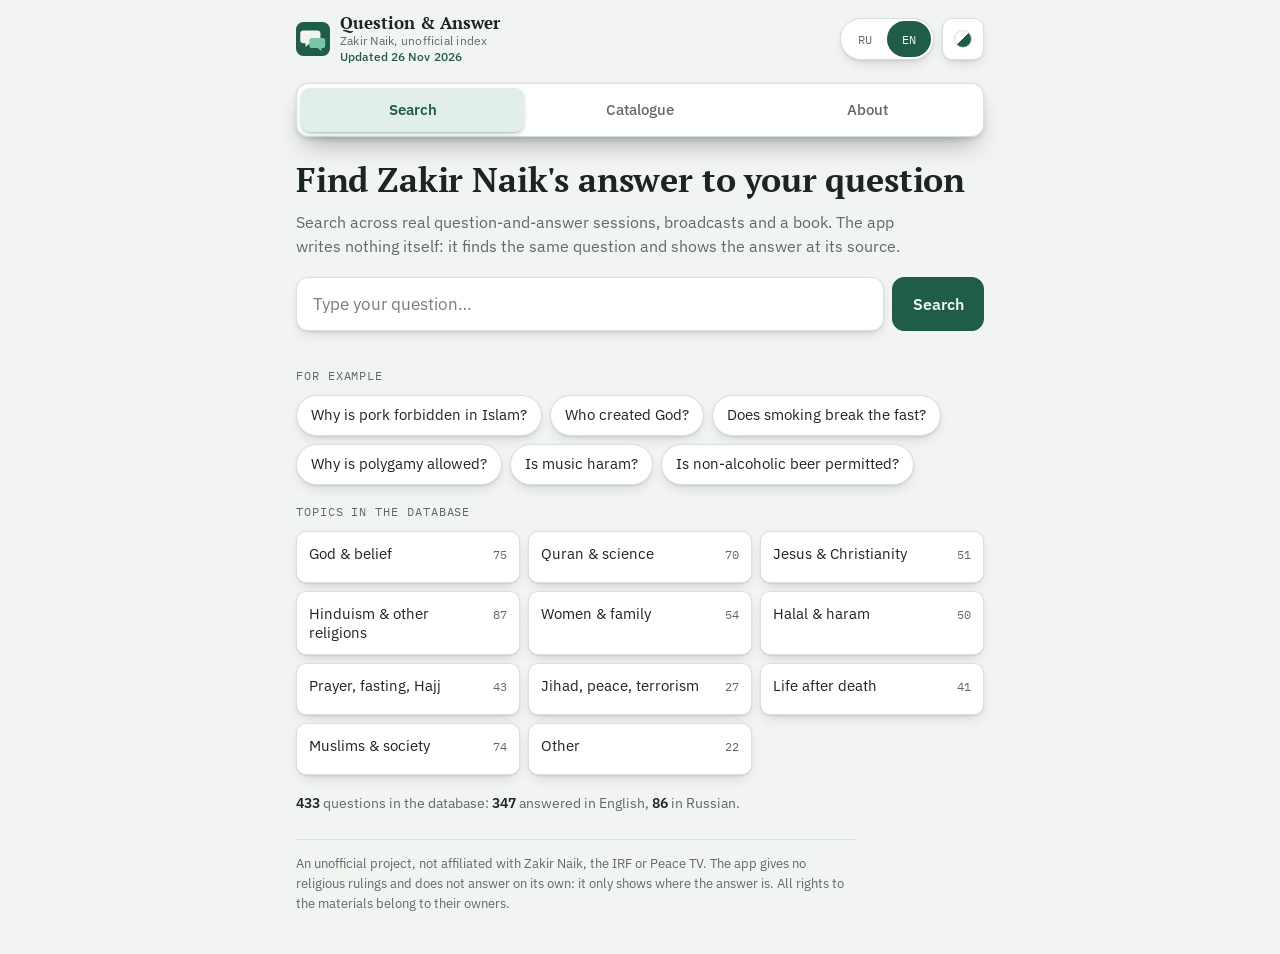
==== commit c930ce87: "База: +201 вопрос (433), дата обновления в шапке - 187 вопросов из 15 английских сессий zakirnaik.co" ====
--- a/standalone.html
+++ b/standalone.html
@@ -124,6 +124,8 @@
 .brand .i-b { fill: var(--icon-b); }
 .brand b { font-family: var(--display); font-size: 1.05rem; line-height: 1.15; display: block; }
 .brand small { display: block; color: var(--muted); font-size: .74rem; letter-spacing: .02em; line-height: 1.3; }
+.brand > span { min-width: 0; }
+.brand small.upd { font-size: .72rem; font-weight: 500; letter-spacing: .01em; font-variant-numeric: tabular-nums; color: var(--accent); margin-top: 1px; }
 .controls { display: flex; align-items: center; gap: 8px; flex: none; }
 .lang { display: flex; border: 1px solid var(--line); border-radius: 99px; padding: 2px; background: var(--surface); box-shadow: var(--shade); }
 .lang button {
@@ -284,11 +286,14 @@
 .reveal > .reveal-in { min-height: 0; overflow: hidden; }
 .reveal.open { grid-template-rows: 1fr; opacity: 1; }
 .reveal.done > .reveal-in { overflow: visible; }
+/* iOS Safari: после раскрытия — обычный блок, иначе плеер внутри карточки не перерисовывается */
+.reveal.done { display: block; }
 .player-slot:empty { display: none; }
 
 /* плеер в карточке */
 .media { border-radius: 10px; overflow: hidden; background: var(--bg); border: 1px solid var(--line); }
-.media .frame { position: relative; width: 100%; aspect-ratio: 16 / 9; background: #000; }
+/* высота 16:9 через padding: в iOS Safari aspect-ratio внутри сетки иногда даёт нулевую высоту */
+.media .frame { position: relative; width: 100%; height: 0; padding-top: 56.25%; background: #000; }
 .media .frame iframe, .media .frame video { position: absolute; inset: 0; width: 100%; height: 100%; border: 0; }
 .media-audio { padding: 12px; display: flex; flex-direction: column; gap: 10px; }
 .media-audio audio { width: 100%; height: 44px; }
@@ -384,7 +389,7 @@
 @media (max-width: 380px) {
   .btn.go { min-width: 72px; padding: 9px 10px; }
   .slip { grid-template-columns: 4.6em minmax(0, 1fr); }
-  .brand small { display: none; }
+  .brand small:not(.upd) { display: none; }
 }
 </style>
 </head>
@@ -398,7 +403,7 @@
         <path class="i-a" d="M14 16h26a6 6 0 0 1 6 6v12a6 6 0 0 1-6 6H26l-8 7v-7h-4a6 6 0 0 1-6-6V22a6 6 0 0 1 6-6z"/>
         <path class="i-b" d="M30 30h20a5 5 0 0 1 5 5v9a5 5 0 0 1-5 5h-2v6l-7-6h-11a5 5 0 0 1-5-5v-9a5 5 0 0 1 5-5z"/>
       </svg>
-      <span><b data-i18n="brand">Вопрос — ответ</b><small data-i18n="brandSub">Закир Найк, неофициальный указатель</small></span>
+      <span><b data-i18n="brand">Вопрос — ответ</b><small data-i18n="brandSub">Закир Найк, неофициальный указатель</small><small class="upd" id="upd"><time datetime="2026-11-26">Обновлено 26.11.2026</time></small></span>
     </a>
     <div class="controls">
       <div class="lang" role="group" aria-label="Язык / Language">
@@ -483,8 +488,8 @@
 <noscript><p style="padding:16px">Для работы поиска нужен JavaScript. JavaScript is required.</p></noscript>
 <script>
 window.QA_CONFIG={"standalone":true};
-window.QA_DATA=[{"id":"qa_0001","question_ru":"Нужно ли давать высшей силе имя — Аллах, Бог или Бхагван?","question_en":"Does the ultimate power need a name — Allah, God or Bhagwan?","question_original":"Believes in ultimate power — does he need to give it a name like Allah, God, or Bhagwan?","question_lang":"en","answer_text":null,"answer_lang":"en","source":{"type":"video","title":"Does God Exist? (Doha, Qatar, 2016)","publisher":"YouTube (via islamicity.org)","url":"https://www.youtube.com/watch?v=hkP-g9EcYbo","timecode":"01:51:20","url_at_time":"https://www.youtube.com/watch?v=hkP-g9EcYbo&t=6680s","date":"2016"},"topics":["god"],"keywords":["имя","бога","аллах","бхагван","высшая","сила","назвать","name","god","allah"],"rights":"pending","verified":false},{"id":"qa_0002","question_ru":"Иисус не был религиозным лидером (утверждение из зала)","question_en":"Jesus was not a religious leader (statement from the audience)","question_original":"Rose talks about Jesus not being a religious leader","question_lang":"en","answer_text":null,"answer_lang":"en","source":{"type":"video","title":"Does God Exist? (Doha, Qatar, 2016)","publisher":"YouTube (via islamicity.org)","url":"https://www.youtube.com/watch?v=hkP-g9EcYbo","timecode":"02:01:34","url_at_time":"https://www.youtube.com/watch?v=hkP-g9EcYbo&t=7294s","date":"2016"},"topics":["jesus","religions"],"keywords":["иисус","иса","лидер","религиозный","христос","jesus","leader"],"rights":"pending","verified":false},{"id":"qa_0003","question_ru":"Если все религии говорят о едином Боге, зачем переходить в другую религию?","question_en":"If all religions say there is only one God, why convert to another religion?","question_original":"If all religion says that there is only one God then why do we need to convert to another religion?","question_lang":"en","answer_text":null,"answer_lang":"en","source":{"type":"video","title":"Does God Exist? (Doha, Qatar, 2016)","publisher":"YouTube (via islamicity.org)","url":"https://www.youtube.com/watch?v=hkP-g9EcYbo","timecode":"02:14:33","url_at_time":"https://www.youtube.com/watch?v=hkP-g9EcYbo&t=8073s","date":"2016"},"topics":["god","religions","muslims"],"keywords":["все","религии","один","единый","бог","зачем","переходить","принимать","ислам","менять","религию","convert","religion"],"rights":"pending","verified":false},{"id":"qa_0004","question_ru":"Условия развода: что говорит Иисус в Библии и что говорит Ислам?","question_en":"Grounds for divorce: what Jesus says in the Bible and what Islam says","question_original":"Criteria of giving divorce by Jesus Christ in the Bible and Islam","question_lang":"en","answer_text":null,"answer_lang":"en","source":{"type":"video","title":"Does God Exist? (Doha, Qatar, 2016)","publisher":"YouTube (via islamicity.org)","url":"https://www.youtube.com/watch?v=hkP-g9EcYbo","timecode":"02:34:16","url_at_time":"https://www.youtube.com/watch?v=hkP-g9EcYbo&t=9256s","date":"2016"},"topics":["jesus","women"],"keywords":["развод","библия","иисус","талак","divorce","bible"],"rights":"pending","verified":false},{"id":"qa_0005","question_ru":"Как быть с агностиками?","question_en":"What about agnostics?","question_original":"Guhan talks about issue of Agnostics","question_lang":"en","answer_text":null,"answer_lang":"en","source":{"type":"video","title":"Does God Exist? (Doha, Qatar, 2016)","publisher":"YouTube (via islamicity.org)","url":"https://www.youtube.com/watch?v=hkP-g9EcYbo","timecode":"02:43:06","url_at_time":"https://www.youtube.com/watch?v=hkP-g9EcYbo&t=9786s","date":"2016"},"topics":["god"],"keywords":["агностик","агностицизм","сомневаюсь","agnostic"],"rights":"pending","verified":false},{"id":"qa_0006","question_ru":"Почему в Исламе нет пророков-женщин, а в индуизме есть богини?","question_en":"Why is there no female prophet in Islam, while Hinduism has goddesses?","question_original":"Why there is no female Prophet in Islam? Hinduism has female Goddesses","question_lang":"en","answer_text":null,"answer_lang":"en","source":{"type":"video","title":"Does God Exist? (Doha, Qatar, 2016)","publisher":"YouTube (via islamicity.org)","url":"https://www.youtube.com/watch?v=hkP-g9EcYbo","timecode":"02:45:19","url_at_time":"https://www.youtube.com/watch?v=hkP-g9EcYbo&t=9919s","date":"2016"},"topics":["god","religions","women"],"keywords":["женщина","пророк","женщины","богиня","female","prophet","woman"],"rights":"pending","verified":false},{"id":"qa_0007","question_ru":"Иисус — сын Бога или посланник, как Моисей? Через кого попадают в рай?","question_en":"Is Jesus the son of God or a messenger like Moses? Through whom does one reach heaven?","question_original":"Do Muslims believe Jesus is a son of God or a Messenger like Moses? Do Muslims go to heaven through Jesus or Muhammad?","question_lang":"en","answer_text":null,"answer_lang":"en","source":{"type":"video","title":"Does God Exist? (Doha, Qatar, 2016)","publisher":"YouTube (via islamicity.org)","url":"https://www.youtube.com/watch?v=hkP-g9EcYbo","timecode":"02:53:44","url_at_time":"https://www.youtube.com/watch?v=hkP-g9EcYbo&t=10424s","date":"2016"},"topics":["god","jesus","afterlife"],"keywords":["иисус","иса","сын","бога","моисей","муса","посланник","рай","jesus","son","god","moses","heaven"],"rights":"pending","verified":false},{"id":"qa_0008","question_ru":"Почему молящиеся мусульмане попадают в рай, а немусульмане нет? (на урду)","question_en":"Why do Muslims who pray go to heaven while non-Muslims do not enter Paradise? (asked in Urdu)","question_original":"Muslims who offer salah go to heaven and Non-Muslims don't enter paradise. Why?","question_lang":"en","answer_text":null,"answer_lang":"en","source":{"type":"video","title":"Does God Exist? (Doha, Qatar, 2016)","publisher":"YouTube (via islamicity.org)","url":"https://www.youtube.com/watch?v=hkP-g9EcYbo","timecode":"03:02:14","url_at_time":"https://www.youtube.com/watch?v=hkP-g9EcYbo&t=10934s","date":"2016"},"topics":["worship","afterlife","muslims"],"keywords":["немусульмане","рай","попадут","ад","намаз","молитва","paradise","non-muslim","heaven"],"rights":"pending","verified":false},{"id":"qa_0009","question_ru":"Как судят людей, живших между Иисусом и Мухаммадом? Какие части Библии истинны?","question_en":"How are people who lived between Jesus and Muhammad judged? Which parts of the Bible are true?","question_original":"How are people between the beginning of the two religions judged? Which parts of the Bible are true?","question_lang":"en","answer_text":null,"answer_lang":"en","source":{"type":"video","title":"Does God Exist? (Doha, Qatar, 2016)","publisher":"YouTube (via islamicity.org)","url":"https://www.youtube.com/watch?v=hkP-g9EcYbo","timecode":"03:09:07","url_at_time":"https://www.youtube.com/watch?v=hkP-g9EcYbo&t=11347s","date":"2016"},"topics":["jesus","religions","afterlife"],"keywords":["люди","между","христианство","библия","истинна","искажена","суд","judged","bible","true"],"rights":"pending","verified":false},{"id":"qa_0010","question_ru":"Перерождение и карма в индуизме. Что Ислам говорит о людях, рождённых с инвалидностью?","question_en":"Hinduism speaks of rebirth and karma. What does Islam say about this and about people born with a disability?","question_original":"Hinduism speaks about re-birth and karma. What does Islam think about this and about those born with a disability?","question_lang":"en","answer_text":null,"answer_lang":"en","source":{"type":"video","title":"Does God Exist? (Doha, Qatar, 2016)","publisher":"YouTube (via islamicity.org)","url":"https://www.youtube.com/watch?v=hkP-g9EcYbo","timecode":"03:18:10","url_at_time":"https://www.youtube.com/watch?v=hkP-g9EcYbo&t=11890s","date":"2016"},"topics":["religions","afterlife"],"keywords":["перерождение","реинкарнация","карма","инвалидность","инвалид","больные","дети","rebirth","karma","disability"],"rights":"pending","verified":false},{"id":"qa_0011","question_ru":"Иисус родился чудесным образом и творил чудеса. Разве он не больше, чем пророк?","question_en":"Jesus was born miraculously and performed miracles. Isn't he more than a prophet?","question_original":"Jesus was born miraculously and performed miracles. Isn't he more than a Prophet?","question_lang":"en","answer_text":null,"answer_lang":"en","source":{"type":"video","title":"Does God Exist? (Doha, Qatar, 2016)","publisher":"YouTube (via islamicity.org)","url":"https://www.youtube.com/watch?v=hkP-g9EcYbo","timecode":"03:46:48","url_at_time":"https://www.youtube.com/watch?v=hkP-g9EcYbo&t=13608s","date":"2016"},"topics":["jesus"],"keywords":["иисус","иса","чудо","чудеса","рождение","пророк","jesus","miracles"],"rights":"pending","verified":false},{"id":"qa_0012","question_ru":"Люди принимают Ислам на сессии, а потом не практикуют. Как к этому относиться?","question_en":"What about people who accept Islam at a live session but do not practise it afterwards?","question_original":"What about people accepting Islam in the live session but not following Islam afterward?","question_lang":"en","answer_text":null,"answer_lang":"en","source":{"type":"video","title":"Does God Exist? (Doha, Qatar, 2016)","publisher":"YouTube (via islamicity.org)","url":"https://www.youtube.com/watch?v=hkP-g9EcYbo","timecode":"03:59:31","url_at_time":"https://www.youtube.com/watch?v=hkP-g9EcYbo&t=14371s","date":"2016"},"topics":["muslims"],"keywords":["принял","ислам","шахада","не","практикует","новообращённый","accepting","islam","shahadah"],"rights":"pending","verified":false},{"id":"qa_0013","question_ru":"Дозволено ли жениться на родственниках? Как наказываются после смерти индуисты, которых сжигают? (на урду)","question_en":"Is marrying relatives allowed? How are Hindus punished after death if they are cremated? (asked in Urdu)","question_original":"Marrying relatives — is it allowed? How are Hindus punished after they are burned?","question_lang":"en","answer_text":null,"answer_lang":"en","source":{"type":"video","title":"Does God Exist? (Doha, Qatar, 2016)","publisher":"YouTube (via islamicity.org)","url":"https://www.youtube.com/watch?v=hkP-g9EcYbo","timecode":"04:18:15","url_at_time":"https://www.youtube.com/watch?v=hkP-g9EcYbo&t=15495s","date":"2016"},"topics":["religions","women","afterlife"],"keywords":["брак","родственники","двоюродная","сестра","кремация","могила","наказание","marry","relatives","cousin","grave"],"rights":"pending","verified":false},{"id":"qa_0014","question_ru":"Правда ли, что для второго брака не нужно разрешение первой жены?","question_en":"Is it true that a man does not need his first wife's permission to marry a second wife?","question_original":"If a man needs to marry a second woman he doesn't need permission from the first wife. Is it right?","question_lang":"en","answer_text":null,"answer_lang":"en","source":{"type":"video","title":"Does God Exist? (Doha, Qatar, 2016)","publisher":"YouTube (via islamicity.org)","url":"https://www.youtube.com/watch?v=hkP-g9EcYbo","timecode":"04:26:52","url_at_time":"https://www.youtube.com/watch?v=hkP-g9EcYbo&t=16012s","date":"2016"},"topics":["women"],"keywords":["вторая","жена","многоженство","разрешение","первой","жены","полигамия","second","wife","polygamy","permission"],"rights":"pending","verified":false},{"id":"qa_0015","question_ru":"Если Бог заранее знает наши грехи, почему нас за них наказывают?","question_en":"If God knows everything we will do, why is our fate fixed and why are we punished?","question_original":"If God knows everything we do, then why is our fate determined and why are we punished?","question_lang":"en","answer_text":null,"answer_lang":"en","source":{"type":"video","title":"Does God Exist? (Doha, Qatar, 2016)","publisher":"YouTube (via islamicity.org)","url":"https://www.youtube.com/watch?v=hkP-g9EcYbo","timecode":"04:39:52","url_at_time":"https://www.youtube.com/watch?v=hkP-g9EcYbo&t=16792s","date":"2016"},"topics":["god","afterlife"],"keywords":["предопределение","судьба","кадар","знает","заранее","наказание","грехи","fate","predestination","punished"],"rights":"pending","verified":false},{"id":"qa_0016","question_ru":"Дозволен ли заработок тех, кто даёт и берёт проценты? (на урду)","question_en":"Are the earnings of those who give and take interest lawful? (asked in Urdu)","question_original":"Those who give and take interest — are their earnings valid?","question_lang":"en","answer_text":null,"answer_lang":"en","source":{"type":"video","title":"Does God Exist? (Doha, Qatar, 2016)","publisher":"YouTube (via islamicity.org)","url":"https://www.youtube.com/watch?v=hkP-g9EcYbo","timecode":"04:43:15","url_at_time":"https://www.youtube.com/watch?v=hkP-g9EcYbo&t=16995s","date":"2016"},"topics":["halal"],"keywords":["проценты","ростовщичество","риба","банк","кредит","заработок","interest","riba","bank"],"rights":"pending","verified":false},{"id":"qa_0017","question_ru":"Если Peace TV никого не оскорбляет, почему его запретили в Индии?","question_en":"If Peace TV hurts no one's feelings, why is it banned in India?","question_original":"If Peace TV is not hurting anyone's sentiments then why is it banned in India?","question_lang":"en","answer_text":null,"answer_lang":"en","source":{"type":"video","title":"Does God Exist? (Doha, Qatar, 2016)","publisher":"YouTube (via islamicity.org)","url":"https://www.youtube.com/watch?v=hkP-g9EcYbo","timecode":"04:45:28","url_at_time":"https://www.youtube.com/watch?v=hkP-g9EcYbo&t=17128s","date":"2016"},"topics":["muslims"],"keywords":["peace","tv","запрет","индия","запрещён","banned","india"],"rights":"pending","verified":false},{"id":"qa_0018","question_ru":"Если мусульманин делает добрые дела и даёт милостыню, зачем ему молиться? (на урду)","question_en":"If a Muslim does good deeds and gives charity, why does he need to pray? (asked in Urdu)","question_original":"If a Muslim does good deeds and charity, why does he need to pray?","question_lang":"en","answer_text":null,"answer_lang":"en","source":{"type":"video","title":"Does God Exist? (Doha, Qatar, 2016)","publisher":"YouTube (via islamicity.org)","url":"https://www.youtube.com/watch?v=hkP-g9EcYbo","timecode":"04:48:01","url_at_time":"https://www.youtube.com/watch?v=hkP-g9EcYbo&t=17281s","date":"2016"},"topics":["worship"],"keywords":["зачем","молиться","намаз","добрые","дела","милостыня","садака","pray","charity","good","deeds"],"rights":"pending","verified":false},{"id":"qa_0019","question_ru":"Будда учит следовать дхамме. Если я делаю добро, зачем думать о загробной жизни?","question_en":"Buddha says we should follow the dhamma. If we do, why worry about the afterlife?","question_original":"Buddha says we need to follow dhamma. If we do that, why worry about the afterlife?","question_lang":"en","answer_text":null,"answer_lang":"en","source":{"type":"video","title":"Does God Exist? (Doha, Qatar, 2016)","publisher":"YouTube (via islamicity.org)","url":"https://www.youtube.com/watch?v=hkP-g9EcYbo","timecode":"04:50:01","url_at_time":"https://www.youtube.com/watch?v=hkP-g9EcYbo&t=17401s","date":"2016"},"topics":["religions","afterlife"],"keywords":["будда","буддизм","дхамма","загробная","жизнь","добро","buddha","afterlife"],"rights":"pending","verified":false},{"id":"qa_0020","question_ru":"Можно ли пробовать еду во время поста?","question_en":"Can a Person Taste Food while Fasting","question_original":"Can a Person Taste Food while Fasting","question_lang":"en","answer_text":null,"answer_lang":"en","source":{"type":"audio_clip","title":"Can a Person Taste Food while Fasting","publisher":"Muslim Central","url":"https://podm8.com/episodes/zakir-naik/can-a-person-taste-food-while-fasting-bhj2WOhpB","timecode":null,"url_at_time":null,"date":"06.04.2023"},"topics":["worship"],"keywords":["пробовать","еду","пост","уразa","рамадан","taste","food","fasting"],"rights":"pending","verified":false},{"id":"qa_0021","question_ru":"Нарушает ли курение пост?","question_en":"Does Smoking Invalidate the Fast?","question_original":"Does Smoking Invalidate the Fast?","question_lang":"en","answer_text":null,"answer_lang":"en","source":{"type":"audio_clip","title":"Does Smoking Invalidate the Fast?","publisher":"Muslim Central","url":"https://podm8.com/episodes/zakir-naik/does-smoking-invalidate-the-fast-VpAcboJlxY","timecode":null,"url_at_time":null,"date":"03.04.2023"},"topics":["halal","worship"],"keywords":["курение","курить","сигареты","пост","нарушает","smoking","fast"],"rights":"pending","verified":false},{"id":"qa_0022","question_ru":"Харам ли курение?","question_en":"Is Smoking Haraam","question_original":"Is Smoking Haraam","question_lang":"en","answer_text":null,"answer_lang":"en","source":{"type":"audio_clip","title":"Is Smoking Haraam","publisher":"Muslim Central","url":"https://podm8.com/episodes/zakir-naik/is-smoking-haraam-Giv_7VXkXL","timecode":null,"url_at_time":null,"date":"02.04.2023"},"topics":["halal"],"keywords":["курение","курить","сигареты","харам","запрещено","smoking","haram"],"rights":"pending","verified":false},{"id":"qa_0023","question_ru":"Можно ли чистить зубы пастой во время поста?","question_en":"Is Using Toothpaste Permitted while Fasting","question_original":"Is Using Toothpaste Permitted while Fasting","question_lang":"en","answer_text":null,"answer_lang":"en","source":{"type":"audio_clip","title":"Is Using Toothpaste Permitted while Fasting","publisher":"Muslim Central","url":"https://podm8.com/episodes/zakir-naik/is-using-toothpaste-permitted-while-fasting-ql59tEfU9u","timecode":null,"url_at_time":null,"date":"26.03.2023"},"topics":["worship"],"keywords":["зубная","паста","чистить","зубы","пост","toothpaste","fasting"],"rights":"pending","verified":false},{"id":"qa_0024","question_ru":"Почему не рекомендуется поститься только по пятницам?","question_en":"Fasting Exclusively on Fridays is Discouraged","question_original":"Fasting Exclusively on Fridays is Discouraged","question_lang":"en","answer_text":null,"answer_lang":"en","source":{"type":"audio_clip","title":"Fasting Exclusively on Fridays is Discouraged","publisher":"Muslim Central","url":"https://podm8.com/episodes/zakir-naik/fasting-exclusively-on-fridays-is-discouraged-Hcg9F_n8G3q","timecode":null,"url_at_time":null,"date":"24.04.2023"},"topics":["worship"],"keywords":["пост","пятница","поститься","пятницам","fasting","friday"],"rights":"pending","verified":false},{"id":"qa_0025","question_ru":"Чем пост отличается от анорексии?","question_en":"Difference Between Fasting and Anorexia","question_original":"Difference Between Fasting and Anorexia","question_lang":"en","answer_text":null,"answer_lang":"en","source":{"type":"audio_clip","title":"Difference Between Fasting and Anorexia","publisher":"Muslim Central","url":"https://podm8.com/episodes/zakir-naik/difference-between-fasting-and-anorexia-vVi-UV8kxc","timecode":null,"url_at_time":null,"date":"12.04.2023"},"topics":["worship"],"keywords":["пост","анорексия","голодание","вред","здоровье","fasting","anorexia"],"rights":"pending","verified":false},{"id":"qa_0026","question_ru":"Упоминается ли в Коране семидневная неделя или порядок творения?","question_en":"Is there any mention of 'the seven day' weekly cycle-order of creation in the Quran","question_original":"Is there any mention of 'the seven day' weekly cycle-order of creation in the Quran","question_lang":"en","answer_text":null,"answer_lang":"en","source":{"type":"audio_clip","title":"Is there any mention of 'the seven day' weekly cycle-order of creation in the Quran","publisher":"Muslim Central","url":"https://podm8.com/episodes/zakir-naik/is-there-any-mention-of-the-seven-day-weekly-cycle-order-of-creation-in-the-quran-k0M_JZj338","timecode":null,"url_at_time":null,"date":"05.05.2023"},"topics":["god","quran"],"keywords":["семь","дней","неделя","творение","сотворение","коран","seven","day","creation","quran"],"rights":"pending","verified":false},{"id":"qa_0027","question_ru":"Что лучше — следовать индуизму или Исламу?","question_en":"Is it better to follow Hinduism or Islam","question_original":"Is it better to follow Hinduism or Islam","question_lang":"en","answer_text":null,"answer_lang":"en","source":{"type":"audio_clip","title":"Is it better to follow Hinduism or Islam","publisher":"Muslim Central","url":"https://podm8.com/episodes/zakir-naik/is-it-better-to-follow-hinduism-or-islam-VBsGRDSN_P","timecode":null,"url_at_time":null,"date":"05.05.2023"},"topics":["religions"],"keywords":["индуизм","ислам","лучше","следовать","hinduism","islam","better"],"rights":"pending","verified":false},{"id":"qa_0028","question_ru":"Понимать Коран могут только учёные?","question_en":"Is Understanding the Qur'an Limited Exclusively to the Scholars","question_original":"Is Understanding the Qur'an Limited Exclusively to the Scholars","question_lang":"en","answer_text":null,"answer_lang":"en","source":{"type":"audio_clip","title":"Is Understanding the Qur'an Limited Exclusively to the Scholars","publisher":"Muslim Central","url":"https://podm8.com/episodes/zakir-naik/is-understanding-the-quran-limited-exclusively-to-the-scholars-GfE0gAGyVf","timecode":null,"url_at_time":null,"date":"01.05.2024"},"topics":["quran"],"keywords":["понимать","коран","учёные","читать","сам","толкование","understanding","quran","scholars"],"rights":"pending","verified":false},{"id":"qa_0029","question_ru":"Можно ли мусульманам вступать в брак с людьми Писания?","question_en":"Intermarriage between Muslims and People of the Book","question_original":"Intermarriage between Muslims and People of the Book","question_lang":"en","answer_text":null,"answer_lang":"en","source":{"type":"audio_clip","title":"Intermarriage between Muslims and People of the Book","publisher":"Muslim Central","url":"https://podm8.com/episodes/zakir-naik/intermarriage-between-muslims-and-people-of-the-book-2XyHMxWyal","timecode":null,"url_at_time":null,"date":"01.05.2024"},"topics":["women"],"keywords":["брак","христианка","иудейка","люди","писания","жениться","немусульманка","marriage","people","of","the","book"],"rights":"pending","verified":false},{"id":"qa_0030","question_ru":"Свобода воли и предопределение (кадар)","question_en":"The Concepts of Free will and Qadar","question_original":"The Concepts of Free will and Qadar","question_lang":"en","answer_text":null,"answer_lang":"en","source":{"type":"audio_clip","title":"The Concepts of Free will and Qadar","publisher":"Muslim Central","url":"https://podm8.com/episodes/zakir-naik/the-concepts-of-free-will-and-qadar-ECDYOYg2k8","timecode":null,"url_at_time":null,"date":"26.04.2024"},"topics":["afterlife"],"keywords":["свобода","воли","предопределение","кадар","судьба","free","will","qadar","fate"],"rights":"pending","verified":false},{"id":"qa_0031","question_ru":"Ислам запрещает убивать невинных людей","question_en":"Islam Prohibits Killing Innocent People","question_original":"Islam Prohibits Killing Innocent People","question_lang":"en","answer_text":null,"answer_lang":"en","source":{"type":"audio_clip","title":"Islam Prohibits Killing Innocent People","publisher":"Muslim Central","url":"https://podm8.com/episodes/zakir-naik/islam-prohibits-killing-innocent-people-OKlHef-Drg7","timecode":null,"url_at_time":null,"date":"28.04.2024"},"topics":["peace"],"keywords":["убийство","невинных","терроризм","насилие","джихад","killing","innocent","terrorism"],"rights":"pending","verified":false},{"id":"qa_0032","question_ru":"В каких шести случаях допустимо говорить о человеке за глаза?","question_en":"Six Circumstances in which Backbiting is Permitted","question_original":"Six Circumstances in which Backbiting is Permitted","question_lang":"en","answer_text":null,"answer_lang":"en","source":{"type":"audio_clip","title":"Six Circumstances in which Backbiting is Permitted","publisher":"Muslim Central","url":"https://podm8.com/episodes/zakir-naik/six-circumstances-in-which-backbiting-is-permitted-XhxoiMqUBw","timecode":null,"url_at_time":null,"date":"07.04.2023"},"topics":["other"],"keywords":["сплетни","злословие","гиба","за","спиной","backbiting","gheebah"],"rights":"pending","verified":false},{"id":"qa_0033","question_ru":"Понятие Бога в иудаизме","question_en":"Concept of God in Judaism","question_original":"Concept of God in Judaism","question_lang":"en","answer_text":null,"answer_lang":"en","source":{"type":"audio_clip","title":"Concept of God in Judaism","publisher":"Muslim Central","url":"https://podm8.com/episodes/zakir-naik/concept-of-god-in-judaism-ssMibOOTkV","timecode":null,"url_at_time":null,"date":"23.04.2023"},"topics":["god","religions"],"keywords":["иудаизм","евреи","бог","тора","judaism","god","jews"],"rights":"pending","verified":false},{"id":"qa_0034","question_ru":"Почему музыка и танцы запрещены в Исламе?","question_en":"Why are music and dance prohibited in Islam?","question_original":"ПОЧЕМУ МУЗЫКА И ТАНЦЫ ЗАПРЕЩЕНЫ В ИСЛАМЕ? - Доктор Закир Найк","question_lang":"ru","answer_text":null,"answer_lang":"ru","source":{"type":"video","title":"ПОЧЕМУ МУЗЫКА И ТАНЦЫ ЗАПРЕЩЕНЫ В ИСЛАМЕ? - Доктор Закир Найк","publisher":"Призыв Dawah (YouTube)","url":"https://www.youtube.com/watch?v=gl9Amu3MU0M","timecode":null,"url_at_time":null,"date":"2021","date_kind":"upload"},"topics":["halal"],"keywords":["песни","музыка","харам","слушать"],"rights":"pending","verified":false},{"id":"qa_0035","question_ru":"Почему мусульманам нельзя вступать в брак с немусульманами?","question_en":"Why can't Muslims marry non-Muslims?","question_original":"ПОЧЕМУ МУСУЛЬМАНАМ НЕЛЬЗЯ ЖЕНИТСЯ НА НЕ МУСУЛЬМАНАХ? - Доктор Закир найк","question_lang":"ru","answer_text":null,"answer_lang":"ru","source":{"type":"video","title":"ПОЧЕМУ МУСУЛЬМАНАМ НЕЛЬЗЯ ЖЕНИТСЯ НА НЕ МУСУЛЬМАНАХ? - Доктор Закир найк","publisher":"Призыв Dawah (YouTube)","url":"https://www.youtube.com/watch?v=jm5ejgX3XHg","timecode":null,"url_at_time":null,"date":"2021","date_kind":"upload"},"topics":["women","muslims"],"keywords":["жениться","христианка","немусульманка","брак"],"rights":"pending","verified":false},{"id":"qa_0036","question_ru":"В чём смысл жизни? Зачем мы живём?","question_en":"What is the purpose of life? Why do we live?","question_original":"В ЧЕМ СМЫСЛ ЖИЗНИ ЗА 10 МИНУТ, ПОЧЕМУ МЫ ЖИВЕМ? - Доктор Закир Найк","question_lang":"ru","answer_text":null,"answer_lang":"ru","source":{"type":"video","title":"В ЧЕМ СМЫСЛ ЖИЗНИ ЗА 10 МИНУТ, ПОЧЕМУ МЫ ЖИВЕМ? - Доктор Закир Найк","publisher":"Призыв Dawah (YouTube)","url":"https://www.youtube.com/watch?v=dLdT6PSdNLE","timecode":null,"url_at_time":null,"date":"2021","date_kind":"upload"},"topics":["other"],"keywords":["цель","жизни","purpose","meaning"],"rights":"pending","verified":false},{"id":"qa_0037","question_ru":"Почему религий много, если Бог один?","question_en":"Why are there many religions if God is one?","question_original":"ПОЧЕМУ РЕЛИГИЙ МНОГО, ЕСЛИ БОГ ОДИН? - Доктор Закир Найк","question_lang":"ru","answer_text":null,"answer_lang":"ru","source":{"type":"video","title":"ПОЧЕМУ РЕЛИГИЙ МНОГО, ЕСЛИ БОГ ОДИН? - Доктор Закир Найк","publisher":"Призыв Dawah (YouTube)","url":"https://www.youtube.com/watch?v=ym1eHvISX_w","timecode":null,"url_at_time":null,"date":"2021","date_kind":"upload"},"topics":["god","religions"],"keywords":[],"rights":"pending","verified":false},{"id":"qa_0038","question_ru":"Почему мусульмане призывают немусульман в Ислам?","question_en":"Why do Muslims invite non-Muslims to Islam?","question_original":"ПОЧЕМУ МУСУЛЬМАНЕ ПРИЗЫВАЮТ НЕМУСУЛЬМАН В ИСЛАМ?","question_lang":"ru","answer_text":null,"answer_lang":"ru","source":{"type":"video","title":"ПОЧЕМУ МУСУЛЬМАНЕ ПРИЗЫВАЮТ НЕМУСУЛЬМАН В ИСЛАМ?","publisher":"Призыв Dawah (YouTube)","url":"https://www.youtube.com/watch?v=4j2zBbZ_3ew","timecode":null,"url_at_time":null,"date":"2021","date_kind":"upload"},"topics":["muslims"],"keywords":["дава","dawah","призыв"],"rights":"pending","verified":false},{"id":"qa_0039","question_ru":"Почему хадж похож на древний обряд из индуизма?","question_en":"Why does the Hajj resemble an ancient Hindu ritual?","question_original":"ПОЧЕМУ ХАДЖ ПОХОЖ НА ДРЕВНИЙ ОБРЯД ИЗ ИНДУИЗМА? - Доктор Закир Найк","question_lang":"ru","answer_text":null,"answer_lang":"ru","source":{"type":"video","title":"ПОЧЕМУ ХАДЖ ПОХОЖ НА ДРЕВНИЙ ОБРЯД ИЗ ИНДУИЗМА? - Доктор Закир Найк","publisher":"Призыв Dawah (YouTube)","url":"https://www.youtube.com/watch?v=O7CdinRFvZg","timecode":null,"url_at_time":null,"date":"2022","date_kind":"upload"},"topics":["religions","worship"],"keywords":["паломничество","кааба"],"rights":"pending","verified":false},{"id":"qa_0040","question_ru":"Почему немусульмане умнее и богаче мусульман?","question_en":"Why are non-Muslims smarter and richer than Muslims?","question_original":"ПОЧЕМУ НЕМУСУЛЬМАНЕ УМНЕЕ И БОГАЧЕ МУСУЛЬМАН? - Доктор Закир Найк","question_lang":"ru","answer_text":null,"answer_lang":"ru","source":{"type":"video","title":"ПОЧЕМУ НЕМУСУЛЬМАНЕ УМНЕЕ И БОГАЧЕ МУСУЛЬМАН? - Доктор Закир Найк","publisher":"Призыв Dawah (YouTube)","url":"https://www.youtube.com/watch?v=VzS3-UdmwRM","timecode":null,"url_at_time":null,"date":"2021","date_kind":"upload"},"topics":["god","muslims"],"keywords":[],"rights":"pending","verified":false},{"id":"qa_0041","question_ru":"Если Коран — книга знаний, почему мусульмане отстали от других?","question_en":"If the Quran is a book of knowledge, why have Muslims fallen behind others?","question_original":"Почему Мусульмане Отстали от Мира? Доктор Закир Найк","question_lang":"ru","answer_text":null,"answer_lang":"ru","source":{"type":"video","title":"Почему Мусульмане Отстали от Мира? Доктор Закир Найк","publisher":"YouTube","url":"https://www.youtube.com/watch?v=LpPVVr2uWFE","timecode":null,"url_at_time":null,"date":"2022","date_kind":"upload"},"topics":["quran","muslims"],"keywords":[],"rights":"pending","verified":false},{"id":"qa_0042","question_ru":"Если Ислам — истина, почему в нём существуют секты и течения?","question_en":"If Islam is the truth, why are there sects and movements in Islam?","question_original":"Если Ислам истина, то почему в Исламе существуют секты и течения? - Доктор Закир Найк","question_lang":"ru","answer_text":null,"answer_lang":"ru","source":{"type":"video","title":"Если Ислам истина, то почему в Исламе существуют секты и течения? - Доктор Закир Найк","publisher":"YouTube","url":"https://www.youtube.com/watch?v=l6k6cOI2efA","timecode":null,"url_at_time":null,"date":"2022","date_kind":"upload"},"topics":["muslims"],"keywords":["мазхабы","разделение"],"rights":"pending","verified":false},{"id":"qa_0043","question_ru":"Почему в Исламе есть разделение на шиитов и суннитов?","question_en":"Why are Muslims divided into Shia and Sunni?","question_original":"Прекрасный ответ Закира Найка о шиитах, которые ненавидят его! - Доктор Закир Найк","question_lang":"ru","answer_text":null,"answer_lang":"ru","source":{"type":"video","title":"Прекрасный ответ Закира Найка о шиитах, которые ненавидят его! - Доктор Закир Найк","publisher":"YouTube","url":"https://www.youtube.com/watch?v=s97msW5t2oM","timecode":null,"url_at_time":null,"date":"2022","date_kind":"upload"},"topics":["muslims"],"keywords":[],"rights":"pending","verified":false},{"id":"qa_0044","question_ru":"Если все люди — братья и сёстры, почему мы женимся и выходим замуж?","question_en":"If all people are brothers and sisters, why do we marry each other?","question_original":"ЕСЛИ, ВСЕ ЛЮДИ БРАТЬЯ И СЕСТРЫ, ТО ПОЧЕМУ МЫ ЖЕНИМСЯ И ВЫХОДИМ ЗАМУЖ? - Доктор Закир Найк","question_lang":"ru","answer_text":null,"answer_lang":"ru","source":{"type":"video","title":"ЕСЛИ, ВСЕ ЛЮДИ БРАТЬЯ И СЕСТРЫ, ТО ПОЧЕМУ МЫ ЖЕНИМСЯ И ВЫХОДИМ ЗАМУЖ? - Доктор Закир Найк","publisher":"YouTube","url":"https://www.youtube.com/watch?v=HhmvGGto7GU","timecode":null,"url_at_time":null,"date":"2021","date_kind":"upload"},"topics":["women"],"keywords":["адам","ева","брак"],"rights":"pending","verified":false},{"id":"qa_0045","question_ru":"Если убивать живое существо — харам, почему мусульмане убивают животных?","question_en":"If killing a living being is haram, why do Muslims kill animals?","question_original":"ЕСЛИ УБИЙСТВО ЖИВОГО СУЩЕСТВА ХАРАМ, ПОЧЕМУ ТОГДА МУСУЛЬМАНЕ УБИВАЮТ ЖИВОТНЫХ? - Доктор Закир Найк","question_lang":"ru","answer_text":null,"answer_lang":"ru","source":{"type":"video","title":"ЕСЛИ УБИЙСТВО ЖИВОГО СУЩЕСТВА ХАРАМ, ПОЧЕМУ ТОГДА МУСУЛЬМАНЕ УБИВАЮТ ЖИВОТНЫХ? - Доктор Закир Найк","publisher":"YouTube","url":"https://www.youtube.com/watch?v=A2cMGLle2ik","timecode":null,"url_at_time":null,"date":"2022","date_kind":"upload"},"topics":["halal","peace"],"keywords":["мясо","вегетарианство","забой"],"rights":"pending","verified":false},{"id":"qa_0046","question_ru":"Почему мусульман хоронят в земле, а не кремируют?","question_en":"Why are Muslims buried rather than cremated?","question_original":"ПОЧЕМУ МУСУЛЬМАН ХОРОНЯТ В ЗЕМЛЕ, А НЕ КРЕМИРУЮТ? - Доктор Закир Найк","question_lang":"ru","answer_text":null,"answer_lang":"ru","source":{"type":"video","title":"ПОЧЕМУ МУСУЛЬМАН ХОРОНЯТ В ЗЕМЛЕ, А НЕ КРЕМИРУЮТ? - Доктор Закир Найк","publisher":"YouTube","url":"https://www.youtube.com/watch?v=mBmEWFBZvn8","timecode":null,"url_at_time":null,"date":"2022","date_kind":"upload"},"topics":["afterlife"],"keywords":["похороны","кремация","могила"],"rights":"pending","verified":false},{"id":"qa_0047","question_ru":"Кто создал Бога?","question_en":"Who created God?","question_original":"Кто создал Бога???","question_lang":"ru","answer_text":null,"answer_lang":"ru","source":{"type":"video","title":"Кто создал Бога???","publisher":"YouTube","url":"https://www.youtube.com/watch?v=357UkRg2ZAU","timecode":null,"url_at_time":null,"date":"2014","date_kind":"upload"},"topics":["god"],"keywords":["создатель","аллаха"],"rights":"pending","verified":false},{"id":"qa_0048","question_ru":"Как доказать атеисту, что Коран — слово Бога?","question_en":"How to prove to an atheist that the Quran is the word of God?","question_original":"КАК ДОКАЗАТЬ АТЕИСТУ, ЧТО КОРАН - СЛОВА БОГА? - Доктор Закир Найк","question_lang":"ru","answer_text":null,"answer_lang":"ru","source":{"type":"video","title":"КАК ДОКАЗАТЬ АТЕИСТУ, ЧТО КОРАН - СЛОВА БОГА? - Доктор Закир Найк","publisher":"YouTube","url":"https://www.youtube.com/watch?v=4H_QHkhgvgY","timecode":null,"url_at_time":null,"date":"2021","date_kind":"upload"},"topics":["god","quran"],"keywords":["доказательство"],"rights":"pending","verified":false},{"id":"qa_0049","question_ru":"Как доказать атеисту существование рая и ада?","question_en":"How to prove the existence of Paradise and Hell to an atheist?","question_original":"Закир Найк поверг всех в зале в шок своим ответом, как доказать существование ада и рая атеистам?","question_lang":"ru","answer_text":null,"answer_lang":"ru","source":{"type":"video","title":"Закир Найк поверг всех в зале в шок своим ответом, как доказать существование ада и рая атеистам?","publisher":"Призыв Dawah (YouTube)","url":"https://www.youtube.com/watch?v=I6pPJFmVwPI","timecode":null,"url_at_time":null,"date":"2022","date_kind":"upload"},"topics":["god","afterlife"],"keywords":["загробная","жизнь"],"rights":"pending","verified":false},{"id":"qa_0050","question_ru":"Как доказать моей жене, что рай и ад существуют?","question_en":"How can I prove to my wife that Paradise and Hell exist?","question_original":"МУСУЛЬМАНИН ЗАДАЕТ ВОПРОС: ДОКАЖИ МОЕЙ ЖЕНЕ, ЧТО РАЙ И АД СУЩЕСТВУЮТ - Доктор Закир Найк","question_lang":"ru","answer_text":null,"answer_lang":"ru","source":{"type":"video","title":"МУСУЛЬМАНИН ЗАДАЕТ ВОПРОС: ДОКАЖИ МОЕЙ ЖЕНЕ, ЧТО РАЙ И АД СУЩЕСТВУЮТ - Доктор Закир Найк","publisher":"YouTube","url":"https://www.youtube.com/watch?v=YybyJBlL_Hs","timecode":null,"url_at_time":null,"date":"2023","date_kind":"upload"},"topics":["women","afterlife"],"keywords":[],"rights":"pending","verified":false},{"id":"qa_0051","question_ru":"Есть ли в Коране научная ошибка?","question_en":"Is there a scientific error in the Quran?","question_original":"НАУЧНАЯ ОШИБКА В КОРАНЕ? - ответ доктора Закира Найка","question_lang":"ru","answer_text":null,"answer_lang":"ru","source":{"type":"video","title":"НАУЧНАЯ ОШИБКА В КОРАНЕ? - ответ доктора Закира Найка","publisher":"Призыв Dawah (YouTube)","url":"https://www.youtube.com/watch?v=MoHk0ol1rGQ","timecode":null,"url_at_time":null,"date":"2021","date_kind":"upload"},"topics":["quran"],"keywords":[],"rights":"pending","verified":false},{"id":"qa_0052","question_ru":"Есть ли ошибки в Коране? (вопрос христианина-араба по книге «20 ошибок в Коране»)","question_en":"Are there errors in the Quran? (an Arab Christian cites a book of “20 errors in the Quran”)","question_original":"ПРОФЕССОР АРАБСКОГО БРОСАЕТ ВЫЗОВ ЗАКИРУ НАЙКУ «Я НАШЕЛ ОШИБКИ В КОРАНЕ» - Доктор Закир Найк","question_lang":"ru","answer_text":null,"answer_lang":"ru","source":{"type":"video","title":"ПРОФЕССОР АРАБСКОГО БРОСАЕТ ВЫЗОВ ЗАКИРУ НАЙКУ «Я НАШЕЛ ОШИБКИ В КОРАНЕ» - Доктор Закир Найк","publisher":"Призыв Dawah (YouTube)","url":"https://www.youtube.com/watch?v=G-54A479wYc","timecode":null,"url_at_time":null,"date":"2023","date_kind":"upload"},"topics":["quran","jesus"],"keywords":[],"rights":"pending","verified":false},{"id":"qa_0053","question_ru":"Психолог из Германии: «Я нашёл недостаток в Коране» (утверждение из зала)","question_en":"A psychologist from Germany: “I found a flaw in the Quran” (statement from the audience)","question_original":"ПСИХОЛОГ ИЗ ГЕРМАНИИ БРОСАЕТ ВЫЗОВ ЗАКИРУ НАЙКУ \"Я НАШЕЛ НЕДОСТАТОК В КОРАНЕ\" - Доктор Закир Найк","question_lang":"ru","answer_text":null,"answer_lang":"ru","source":{"type":"video","title":"ПСИХОЛОГ ИЗ ГЕРМАНИИ БРОСАЕТ ВЫЗОВ ЗАКИРУ НАЙКУ \"Я НАШЕЛ НЕДОСТАТОК В КОРАНЕ\" - Доктор Закир Найк","publisher":"Призыв Dawah (YouTube)","url":"https://www.youtube.com/watch?v=keoZD4rny_8","timecode":null,"url_at_time":null,"date":"2022","date_kind":"upload"},"topics":["quran"],"keywords":["ошибка","коран"],"rights":"pending","verified":false},{"id":"qa_0054","question_ru":"Кто такой Святой Дух в Исламе?","question_en":"Who is the Holy Spirit in Islam?","question_original":"ОНА ПРИНЯЛА ИСЛАМ! - ПОСЛЕ ТОГО КАК УЗНАЛА О ТОМ, КТО ТАКОЙ СВЯТОЙ ДУХ В ИСЛАМЕ - Доктор Закир Найк","question_lang":"ru","answer_text":null,"answer_lang":"ru","source":{"type":"video","title":"ОНА ПРИНЯЛА ИСЛАМ! - ПОСЛЕ ТОГО КАК УЗНАЛА О ТОМ, КТО ТАКОЙ СВЯТОЙ ДУХ В ИСЛАМЕ - Доктор Закир Найк","publisher":"Призыв Dawah (YouTube)","url":"https://www.youtube.com/watch?v=UfzRP5qWHvA","timecode":null,"url_at_time":null,"date":"2023","date_kind":"upload"},"topics":["jesus"],"keywords":["джибриль","троица"],"rights":"pending","verified":false},{"id":"qa_0055","question_ru":"Говорится ли в Библии, что Иисус — Бог или сын Бога?","question_en":"Does the Bible say that Jesus is God or the son of God?","question_original":"ХРИСТИАНИН БРОСАЕТ ВЫЗОВ ЗАКИРУ НАЙКУ - В БИБЛИИ ГОВОРИТСЯ, ЧТО ИИСУС - БОГ ИЛИ СЫН БОГА?","question_lang":"ru","answer_text":null,"answer_lang":"ru","source":{"type":"video","title":"ХРИСТИАНИН БРОСАЕТ ВЫЗОВ ЗАКИРУ НАЙКУ - В БИБЛИИ ГОВОРИТСЯ, ЧТО ИИСУС - БОГ ИЛИ СЫН БОГА?","publisher":"Призыв Dawah (YouTube)","url":"https://www.youtube.com/watch?v=lkVTIV_EgXA","timecode":null,"url_at_time":null,"date":"2021","date_kind":"upload"},"topics":["god","jesus"],"keywords":["иса","христос"],"rights":"pending","verified":false},{"id":"qa_0056","question_ru":"Вы следуете Библии или нет? (вопрос христианина)","question_en":"Do you follow the Bible or not? (a Christian's question)","question_original":"ДЖЕРРИ ТОМАС БРОСАЕТ ВЫЗОВ ЗАКИРУ НАЙКУ «ЗАКИР, ТЫ СЛЕДУЕШЬ БИБЛИИ ИЛИ НЕТ?» - Доктор Закир Найк","question_lang":"ru","answer_text":null,"answer_lang":"ru","source":{"type":"video","title":"ДЖЕРРИ ТОМАС БРОСАЕТ ВЫЗОВ ЗАКИРУ НАЙКУ «ЗАКИР, ТЫ СЛЕДУЕШЬ БИБЛИИ ИЛИ НЕТ?» - Доктор Закир Найк","publisher":"Призыв Dawah (YouTube)","url":"https://www.youtube.com/watch?v=1EBKWYt18qQ","timecode":null,"url_at_time":null,"date":"2021","date_kind":"upload"},"topics":["jesus"],"keywords":[],"rights":"pending","verified":false},{"id":"qa_0057","question_ru":"Попадут ли в рай христиане, которые творят добро и верят в Иисуса?","question_en":"Will Christians who do good deeds and believe in Jesus enter Paradise?","question_original":"ХРИСТИАНКА ЗАДАЕТ ВОПРОС ЗАКИРУ НАЙКУ \"СМОГУТ …\" - Доктор Закир Найк","question_lang":"ru","answer_text":null,"answer_lang":"ru","source":{"type":"video","title":"ХРИСТИАНКА ЗАДАЕТ ВОПРОС ЗАКИРУ НАЙКУ \"СМОГУТ …\" - Доктор Закир Найк","publisher":"Призыв Dawah (YouTube)","url":"https://www.youtube.com/watch?v=q_cTMks0v84","timecode":null,"url_at_time":null,"date":"2023","date_kind":"upload"},"topics":["jesus","afterlife"],"keywords":[],"rights":"pending","verified":false},{"id":"qa_0058","question_ru":"Докажите, что Мухаммад — последний пророк","question_en":"Prove that Muhammad is the last prophet","question_original":"ХРИСТИАНИН ЗАДАЕТ ВОПРОС ЗАКИРУ НАЙКУ \"ДОКАЖИ, ЧТО МУХАММАД ПОСЛЕДНИЙ ПРОРОК И Я ПРИМУ ИСЛАМ\"","question_lang":"ru","answer_text":null,"answer_lang":"ru","source":{"type":"video","title":"ХРИСТИАНИН ЗАДАЕТ ВОПРОС ЗАКИРУ НАЙКУ \"ДОКАЖИ, ЧТО МУХАММАД ПОСЛЕДНИЙ ПРОРОК И Я ПРИМУ ИСЛАМ\"","publisher":"YouTube","url":"https://www.youtube.com/watch?v=2tLgND_JDJE","timecode":null,"url_at_time":null,"date":"2022","date_kind":"upload"},"topics":["jesus"],"keywords":["печать","пророков"],"rights":"pending","verified":false},{"id":"qa_0059","question_ru":"Вызов от христианина (в конце он принимает Ислам)","question_en":"A Christian's challenge (he accepts Islam at the end)","question_original":"ХРИСТИАНИН БРОСИЛ ВЫЗОВ ЗАКИРУ НАЙКУ, НО ПРИНЯЛ ИСЛАМ! - Доктор Закир Найк","question_lang":"ru","answer_text":null,"answer_lang":"ru","source":{"type":"video","title":"ХРИСТИАНИН БРОСИЛ ВЫЗОВ ЗАКИРУ НАЙКУ, НО ПРИНЯЛ ИСЛАМ! - Доктор Закир Найк","publisher":"Призыв Dawah (YouTube)","url":"https://www.youtube.com/watch?v=ydh3bEDAAlo","timecode":null,"url_at_time":null,"date":"2021","date_kind":"upload"},"topics":["jesus","muslims"],"keywords":[],"rights":"pending","verified":false},{"id":"qa_0060","question_ru":"Шесть вопросов от христианки","question_en":"Six questions from a Christian woman","question_original":"ХРИСТИАНКА ПРИНИМАЕТ ИСЛАМ ПОСЛЕ 6 ВОПРОСОВ ЗАКИРУ НАЙКУ - Доктор Закир Найк","question_lang":"ru","answer_text":null,"answer_lang":"ru","source":{"type":"video","title":"ХРИСТИАНКА ПРИНИМАЕТ ИСЛАМ ПОСЛЕ 6 ВОПРОСОВ ЗАКИРУ НАЙКУ - Доктор Закир Найк","publisher":"Призыв Dawah (YouTube)","url":"https://www.youtube.com/watch?v=SVtEjT-pV9Y","timecode":null,"url_at_time":null,"date":"2021","date_kind":"upload"},"topics":["jesus","women","muslims"],"keywords":[],"rights":"pending","verified":false},{"id":"qa_0061","question_ru":"Восемь вопросов от атеиста из США","question_en":"Eight questions from an American atheist","question_original":"АТЕИСТ ИЗ США БРОСАЕТ ВЫЗОВ ЗАКИРУ НАЙКУ И ЗАДАЕТ 8 ВОПРОСОВ - Доктор Закир Найк","question_lang":"ru","answer_text":null,"answer_lang":"ru","source":{"type":"video","title":"АТЕИСТ ИЗ США БРОСАЕТ ВЫЗОВ ЗАКИРУ НАЙКУ И ЗАДАЕТ 8 ВОПРОСОВ - Доктор Закир Найк","publisher":"Призыв Dawah (YouTube)","url":"https://www.youtube.com/watch?v=9E2b6dqEY8M","timecode":null,"url_at_time":null,"date":"2021","date_kind":"upload"},"topics":["god"],"keywords":[],"rights":"pending","verified":false},{"id":"qa_0062","question_ru":"Вызов от атеиста-инженера","question_en":"A challenge from an atheist engineer","question_original":"ИНЖЕНЕР БРОСАЕТ ВЫЗОВ ЗАКИРУ НАЙКУ - Доктор Закир Найк","question_lang":"ru","answer_text":null,"answer_lang":"ru","source":{"type":"video","title":"ИНЖЕНЕР БРОСАЕТ ВЫЗОВ ЗАКИРУ НАЙКУ - Доктор Закир Найк","publisher":"Призыв Dawah (YouTube)","url":"https://www.youtube.com/watch?v=g7amzJmywqU","timecode":null,"url_at_time":null,"date":"2021","date_kind":"upload"},"topics":["god","women"],"keywords":[],"rights":"pending","verified":false},{"id":"qa_0063","question_ru":"Вызов от бывшего мусульманина, ставшего атеистом","question_en":"A challenge from a former Muslim who became an atheist","question_original":"БЫВШИЙ МУСУЛЬМАНИН, АТЕИСТ БРОСАЕТ ВЫЗОВ ЗАКИРУ НАЙКУ – Доктор Закир Найк","question_lang":"ru","answer_text":null,"answer_lang":"ru","source":{"type":"video","title":"БЫВШИЙ МУСУЛЬМАНИН, АТЕИСТ БРОСАЕТ ВЫЗОВ ЗАКИРУ НАЙКУ – Доктор Закир Найк","publisher":"Призыв Dawah (YouTube)","url":"https://www.youtube.com/watch?v=xB7aNrtdAxg","timecode":null,"url_at_time":null,"date":null,"date_kind":"upload"},"topics":["god"],"keywords":[],"rights":"pending","verified":false},{"id":"qa_0064","question_ru":"Два вопроса от атеистки","question_en":"Two questions from an atheist woman","question_original":"АТЕИСТКА ЗАДАЕТ 2 ВОПРОСА ЗАКИРУ НАЙКУ! Доктор Закир Найк","question_lang":"ru","answer_text":null,"answer_lang":"ru","source":{"type":"video","title":"АТЕИСТКА ЗАДАЕТ 2 ВОПРОСА ЗАКИРУ НАЙКУ! Доктор Закир Найк","publisher":"YouTube","url":"https://www.youtube.com/watch?v=_QguUbghp7k","timecode":null,"url_at_time":null,"date":"2023","date_kind":"upload"},"topics":["god","women"],"keywords":[],"rights":"pending","verified":false},{"id":"qa_0065","question_ru":"«Я — бог, и все люди — боги» (утверждение из зала)","question_en":"“I am god, and all people are gods” (statement from the audience)","question_original":"Парень бросает вызов и утверждает, что он бог - Доктор Закир Найк","question_lang":"ru","answer_text":null,"answer_lang":"ru","source":{"type":"video","title":"Парень бросает вызов и утверждает, что он бог - Доктор Закир Найк","publisher":"YouTube","url":"https://www.youtube.com/watch?v=jpzCWjlOXzk","timecode":null,"url_at_time":null,"date":"2022","date_kind":"upload"},"topics":["god"],"keywords":[],"rights":"pending","verified":false},{"id":"qa_0066","question_ru":"Индуист: «Вы не сможете призвать меня в Ислам» (вопрос из зала)","question_en":"A Hindu: “You will not be able to bring me to Islam” (question from the audience)","question_original":"ИНДУС ГОВОРИТ, ЧТО ЗАКИР НАЙК НЕ СМОЖЕТ ПРИЗВАТЬ ЕГО В ИСЛАМ! - Доктор Закир Найк","question_lang":"ru","answer_text":null,"answer_lang":"ru","source":{"type":"video","title":"ИНДУС ГОВОРИТ, ЧТО ЗАКИР НАЙК НЕ СМОЖЕТ ПРИЗВАТЬ ЕГО В ИСЛАМ! - Доктор Закир Найк","publisher":"YouTube","url":"https://www.youtube.com/watch?v=DC-ipwRS4hI","timecode":null,"url_at_time":null,"date":"2022","date_kind":"upload"},"topics":["religions"],"keywords":[],"rights":"pending","verified":false},{"id":"qa_0067","question_ru":"Вызов от индуистки-врача","question_en":"A challenge from a Hindu doctor","question_original":"ДОКТОР ПУДЖА БРОСАЕТ ВЫЗОВ ДОКТОРУ ЗАКИРУ НАЙКУ - Доктор Закир Найк","question_lang":"ru","answer_text":null,"answer_lang":"ru","source":{"type":"video","title":"ДОКТОР ПУДЖА БРОСАЕТ ВЫЗОВ ДОКТОРУ ЗАКИРУ НАЙКУ - Доктор Закир Найк","publisher":"Призыв Dawah (YouTube)","url":"https://www.youtube.com/watch?v=KSPemajvfCk","timecode":null,"url_at_time":null,"date":"2023","date_kind":"upload"},"topics":["religions"],"keywords":[],"rights":"pending","verified":false},{"id":"qa_0068","question_ru":"«Вас ненавидят все страны мира» — почему? (вопрос из зала)","question_en":"“All countries of the world hate you” — why? (question from the audience)","question_original":"Мужчина спрашивает Закира Найка \"Тебя ненавидят все страны мира\" - Дктор Закир Найк","question_lang":"ru","answer_text":null,"answer_lang":"ru","source":{"type":"video","title":"Мужчина спрашивает Закира Найка \"Тебя ненавидят все страны мира\" - Дктор Закир Найк","publisher":"YouTube","url":"https://www.youtube.com/watch?v=tOWTLPWZRV0","timecode":null,"url_at_time":null,"date":"2022","date_kind":"upload"},"topics":["other"],"keywords":[],"rights":"pending","verified":false},{"id":"qa_0069","question_ru":"Согласны ли вы на дебаты с Садгуру?","question_en":"Would you agree to a debate with Sadhguru?","question_original":"Доктор Закир Найк согласен на дебаты с Садгуру - Доктор Закир Найк","question_lang":"ru","answer_text":null,"answer_lang":"ru","source":{"type":"video","title":"Доктор Закир Найк согласен на дебаты с Садгуру - Доктор Закир Найк","publisher":"Призыв Dawah (YouTube)","url":"https://www.youtube.com/watch?v=TdXTOO1vVAQ","timecode":null,"url_at_time":null,"date":"2022","date_kind":"upload"},"topics":["religions"],"keywords":[],"rights":"pending","verified":false},{"id":"qa_0070","question_ru":"Вызов на дебаты с Дэвидом Вудом","question_en":"A challenge to debate David Wood","question_original":"ДЭВИД ВУД БРОСАЕТ ВЫЗОВ ЗАКИРУ НАЙКУ «ДЕБАТЫ ЗАКИРА НАЙКА И ДЭВИДА ВУДА»","question_lang":"ru","answer_text":null,"answer_lang":"ru","source":{"type":"video","title":"ДЭВИД ВУД БРОСАЕТ ВЫЗОВ ЗАКИРУ НАЙКУ «ДЕБАТЫ ЗАКИРА НАЙКА И ДЭВИДА ВУДА»","publisher":"Призыв Dawah (YouTube)","url":"https://www.youtube.com/watch?v=oRHW49AOMcI","timecode":null,"url_at_time":null,"date":"2021","date_kind":"upload"},"topics":["other"],"keywords":[],"rights":"pending","verified":false},{"id":"qa_0071","question_ru":"Можно ли совершать праздничный намаз (ид-намаз) дома?","question_en":"Can the Eid prayer be performed at home?","question_original":"Доктор Закир Найк. Можно ли совершать ид намаз дома?","question_lang":"ru","answer_text":null,"answer_lang":"ru","source":{"type":"video","title":"Доктор Закир Найк. Можно ли совершать ид намаз дома?","publisher":"YouTube","url":"https://www.youtube.com/watch?v=RtiLdzw7BRM","timecode":null,"url_at_time":null,"date":"2021","date_kind":"upload"},"topics":["worship"],"keywords":["праздничная","молитва","ураза","курбан","байрам"],"rights":"pending","verified":false},{"id":"qa_0072","question_ru":"Почему вы говорите, что Святой Дух — это пророк Мухаммад, если по Библии Святой Дух был и во времена Иисуса?","question_en":"Why do you say the Holy Spirit is Prophet Muhammad, if the Bible says the Holy Spirit already existed in Jesus' time?","question_original":"Молодой человек готов принять Ислам, если Закир Найк ответит на его вопрос - Доктор Закир Найк","question_lang":"ru","answer_text":null,"answer_lang":"ru","source":{"type":"video","title":"Молодой человек готов принять Ислам, если Закир Найк ответит на его вопрос - Доктор Закир Найк","publisher":"Призыв Dawah (Дзен)","url":"https://zen.yandex.ru/video/watch/625e80a97f1d2f4da44a7269","timecode":null,"url_at_time":null,"date":"2022","date_kind":"upload"},"topics":["jesus","muslims"],"keywords":["утешитель","параклет"],"rights":"pending","verified":false},{"id":"qa_0073","question_ru":"Кто создал Аллаха? Зачем Аллах создал людей? Как узнать, кто истинный Бог?","question_en":"Who created Allah? Why did Allah create people? How can one know who the true God is?","question_original":"Кто создал Аллаха? Зачем Аллах создал людей? Как узнать кто истинный бог? - Доктор Закир Найк","question_lang":"ru","answer_text":null,"answer_lang":"ru","source":{"type":"video","title":"Кто создал Аллаха? Зачем Аллах создал людей? Как узнать кто истинный бог? - Доктор Закир Найк","publisher":"Rutube","note_ru":"перезалив ролика канала «Призыв Dawah»","note_en":"re-upload of a clip by the channel Призыв Dawah","url":"https://rutube.ru/video/0d17349956df84f9d01b7a769a482408/","timecode":null,"url_at_time":null,"date":"2023","date_kind":"upload"},"topics":["god"],"keywords":[],"rights":"pending","verified":false},{"id":"qa_0074","question_ru":"Если Аллах справедлив, зачем Он создал бедных, больных и людей с инвалидностью?","question_en":"If Allah is just, why did He create the poor, the sick and people with disabilities?","question_original":"Если Аллах справедлив, то зачем он создал бедных и инвалидов, чтобы они страдали? - Закир Найк","question_lang":"ru","answer_text":null,"answer_lang":"ru","source":{"type":"video","title":"Если Аллах справедлив, то зачем он создал бедных и инвалидов, чтобы они страдали? - Закир Найк","publisher":"Rutube","note_ru":"перезалив ролика канала «Призыв Dawah»","note_en":"re-upload of a clip by the channel Призыв Dawah","url":"https://rutube.ru/video/5629d453e316b0245e6dfa80fc5d6080/","timecode":null,"url_at_time":null,"date":"2023","date_kind":"upload"},"topics":["god"],"keywords":["страдания","испытание","зло","справедливость"],"rights":"pending","verified":false},{"id":"qa_0075","question_ru":"Говорил ли Иисус, что он Бог?","question_en":"Did Jesus ever say that he is God?","question_original":"Говорил ли Иисус, что он Бог? - Доктор Закир Найк","question_lang":"ru","answer_text":null,"answer_lang":"ru","source":{"type":"video","title":"Говорил ли Иисус, что он Бог? - Доктор Закир Найк","publisher":"UmmaLife","url":"https://ummalife.com/movies/watch/2065","timecode":null,"url_at_time":null,"date":"2021","date_kind":"upload","text_at_source":true},"topics":["god","jesus"],"keywords":["иса","христос","библия"],"rights":"pending","verified":false},{"id":"qa_0076","question_ru":"Почему многоженство разрешено в Исламе?","question_en":"Why is polygamy permitted in Islam?","question_original":"Почему многоженство разрешено в исламе? | Доктор Закир Найк","question_lang":"ru","answer_text":null,"answer_lang":"ru","source":{"type":"video","title":"Почему многоженство разрешено в исламе? | Доктор Закир Найк","publisher":"UmmaLife","url":"https://ummalife.com/movies/watch/1536","timecode":null,"url_at_time":null,"date":"2020","date_kind":"upload","text_at_source":true},"topics":["women"],"keywords":["четыре","жены","полигамия"],"rights":"pending","verified":false},{"id":"qa_0077","question_ru":"Как остановить уничтожение мусульман по всему миру?","question_en":"How can the killing of Muslims around the world be stopped?","question_original":"Как остановить уничтожение мусульман по всему миру? - Доктор Закир Найк (Сильная Речь)","question_lang":"ru","answer_text":null,"answer_lang":"ru","source":{"type":"video","title":"Как остановить уничтожение мусульман по всему миру? - Доктор Закир Найк (Сильная Речь)","publisher":"UmmaLife","url":"https://ummalife.com/movies/watch/2762","timecode":null,"url_at_time":null,"date":null,"date_kind":"upload","text_at_source":true},"topics":["peace"],"keywords":["единство","умма","войны"],"rights":"pending","verified":false},{"id":"qa_0078","question_ru":"Мусульмане поклоняются Каабе?","question_en":"Do Muslims worship the Kaaba?","question_original":"Мусульмане поклоняются Каабе? - Доктор Закир Найк","question_lang":"ru","answer_text":null,"answer_lang":"ru","source":{"type":"video","title":"Мусульмане поклоняются Каабе? - Доктор Закир Найк","publisher":"UmmaLife","url":"https://ummalife.com/movies/watch/1906","timecode":null,"url_at_time":null,"date":null,"date_kind":"upload"},"topics":["worship"],"keywords":["идол","кибла"],"rights":"pending","verified":false},{"id":"qa_0079","question_ru":"Дозволено ли страхование в Исламе?","question_en":"Is insurance permissible in Islam?","question_original":"Дозволено ли страхование в Исламе? | Доктор Закир Найк","question_lang":"ru","answer_text":null,"answer_lang":"ru","source":{"type":"video","title":"Дозволено ли страхование в Исламе? | Доктор Закир Найк","publisher":"UmmaLife","url":"https://ummalife.com/movies/watch/1711","timecode":null,"url_at_time":null,"date":null,"date_kind":"upload"},"topics":["halal"],"keywords":[],"rights":"pending","verified":false},{"id":"qa_0080","question_ru":"Что такое Сунна Пророка и зачем ей следовать?","question_en":"What is the Sunnah of the Prophet and why follow it?","question_original":"Сунна Пророка: Что это и зачем ей следовать? | Доктор Закир Найк","question_lang":"ru","answer_text":null,"answer_lang":"ru","source":{"type":"video","title":"Сунна Пророка: Что это и зачем ей следовать? | Доктор Закир Найк","publisher":"UmmaLife","url":"https://ummalife.com/movies/watch/1540","timecode":null,"url_at_time":null,"date":null,"date_kind":"upload"},"topics":["worship"],"keywords":["хадисы"],"rights":"pending","verified":false},{"id":"qa_0081","question_ru":"Головной убор мусульманина — это сунна?","question_en":"Is a Muslim man's head covering a Sunnah?","question_original":"Головной убор мусульманина - СУННА? | Доктор Закир Найк","question_lang":"ru","answer_text":null,"answer_lang":"ru","source":{"type":"video","title":"Головной убор мусульманина - СУННА? | Доктор Закир Найк","publisher":"UmmaLife","url":"https://ummalife.com/movies/watch/1539","timecode":null,"url_at_time":null,"date":null,"date_kind":"upload"},"topics":["worship"],"keywords":["тюбетейка","шапка"],"rights":"pending","verified":false},{"id":"qa_0082","question_ru":"Являются ли мусульмане террористами?","question_en":"Are Muslims terrorists?","question_original":"Являются ли мусульмане террористами? | Доктор Закир Найк","question_lang":"ru","answer_text":null,"answer_lang":"ru","source":{"type":"video","title":"Являются ли мусульмане террористами? | Доктор Закир Найк","publisher":"UmmaLife","url":"https://ummalife.com/movies/watch/1533","timecode":null,"url_at_time":null,"date":null,"date_kind":"upload"},"topics":["quran","peace"],"keywords":["терроризм"],"rights":"pending","verified":false},{"id":"qa_0083","question_ru":"Сходства индуизма и Ислама (лекция целиком, русская озвучка)","question_en":"Similarities between Hinduism and Islam (full lecture, Russian voice-over)","question_original":"Сходства Индуизма и Ислама. Легендарная лекция Закира Найка. Впервые полностью на русском.","question_lang":"ru","answer_text":null,"answer_lang":"ru","source":{"type":"lecture","title":"Сходства Индуизма и Ислама. Легендарная лекция Закира Найка. Впервые полностью на русском.","publisher":"YouTube","url":"https://www.youtube.com/watch?v=0ODygGwKEZU","timecode":null,"url_at_time":null,"date":"2020","date_kind":"upload"},"topics":["religions"],"keywords":["веды","сравнение","религий"],"rights":"pending","verified":false},{"id":"qa_0084","question_ru":"Коран и Библия в свете науки (дебаты, часть 1, русская озвучка)","question_en":"The Quran and the Bible in the light of science (debate, part 1, Russian voice-over)","question_original":"ЛЕГЕНДАРНЫЕ ДЕБАТЫ ЗАКИРА НАЙКА, Коран и Библия в свете науки, часть 1","question_lang":"ru","answer_text":null,"answer_lang":"ru","source":{"type":"lecture","title":"ЛЕГЕНДАРНЫЕ ДЕБАТЫ ЗАКИРА НАЙКА, Коран и Библия в свете науки, часть 1","publisher":"Призыв Dawah (OK.ru)","url":"https://ok.ru/video/4053522977211","timecode":null,"url_at_time":null,"date":"2022","date_kind":"upload"},"topics":["quran","jesus"],"keywords":["кэмпбелл","научные","факты"],"rights":"pending","verified":false},{"id":"qa_0085","question_ru":"Почему мужчине в Исламе разрешено иметь несколько жён?","question_en":"Why is a man allowed to have more than one wife in Islam?","question_original":"Полигамия","question_lang":"ru","answer_text":null,"answer_lang":"ru","source":{"type":"book","title":"Ислам в вопросах и ответах (Answers to Non-Muslims' Common Questions about Islam, Russian translation)","publisher":"islamland.com · EIRC","url":"https://www.islamland.com/uploads/books/ru_islam_v_voprosakh_i_otvetakh.pdf","timecode":null,"url_at_time":"https://www.islamland.com/uploads/books/ru_islam_v_voprosakh_i_otvetakh.pdf#page=7","date":"2012","page":7,"question_no":1,"question_total":20,"text_at_source":true,"also":[{"lang":"ru","label_ru":"Копия книги в Internet Archive","label_en":"Copy of the book at the Internet Archive","url":"https://archive.org/details/mohamedhassan_201710"},{"lang":"en","label_ru":"Английское издание (IslamHouse)","label_en":"English edition (IslamHouse)","url":"https://old.islamhouse.com/314436/en/en/books/Answers_To_Non_Muslims_Common_Questions_About_Islam"},{"lang":"en","label_ru":"Страница книги на официальном сайте","label_en":"Book page on the official site","url":"https://zakirnaik.com/Common-Questions-Book"}]},"topics":["women"],"keywords":["многоженство","четыре","жены","полигамия"],"rights":"pending","verified":false},{"id":"qa_0086","question_ru":"Если мужчине можно иметь несколько жён, почему женщине нельзя иметь несколько мужей?","question_en":"If a man may have several wives, why may a woman not have several husbands?","question_original":"Многомужество","question_lang":"ru","answer_text":null,"answer_lang":"ru","source":{"type":"book","title":"Ислам в вопросах и ответах (Answers to Non-Muslims' Common Questions about Islam, Russian translation)","publisher":"islamland.com · EIRC","url":"https://www.islamland.com/uploads/books/ru_islam_v_voprosakh_i_otvetakh.pdf","timecode":null,"url_at_time":"https://www.islamland.com/uploads/books/ru_islam_v_voprosakh_i_otvetakh.pdf#page=11","date":"2012","page":11,"question_no":2,"question_total":20,"text_at_source":true,"also":[{"lang":"ru","label_ru":"Копия книги в Internet Archive","label_en":"Copy of the book at the Internet Archive","url":"https://archive.org/details/mohamedhassan_201710"},{"lang":"en","label_ru":"Английское издание (IslamHouse)","label_en":"English edition (IslamHouse)","url":"https://old.islamhouse.com/314436/en/en/books/Answers_To_Non_Muslims_Common_Questions_About_Islam"},{"lang":"en","label_ru":"Страница книги на официальном сайте","label_en":"Book page on the official site","url":"https://zakirnaik.com/Common-Questions-Book"}]},"topics":["women"],"keywords":["полиандрия","мужья"],"rights":"pending","verified":false},{"id":"qa_0087","question_ru":"Почему Ислам предписывает женщинам покрываться (хиджаб)? Не унижает ли это женщин?","question_en":"Why does Islam require women to cover (hijab)? Does it not degrade women?","question_original":"Хиджаб для женщин","question_lang":"ru","answer_text":null,"answer_lang":"ru","source":{"type":"book","title":"Ислам в вопросах и ответах (Answers to Non-Muslims' Common Questions about Islam, Russian translation)","publisher":"islamland.com · EIRC","url":"https://www.islamland.com/uploads/books/ru_islam_v_voprosakh_i_otvetakh.pdf","timecode":null,"url_at_time":"https://www.islamland.com/uploads/books/ru_islam_v_voprosakh_i_otvetakh.pdf#page=13","date":"2012","page":13,"question_no":3,"question_total":20,"text_at_source":true,"also":[{"lang":"ru","label_ru":"Копия книги в Internet Archive","label_en":"Copy of the book at the Internet Archive","url":"https://archive.org/details/mohamedhassan_201710"},{"lang":"en","label_ru":"Английское издание (IslamHouse)","label_en":"English edition (IslamHouse)","url":"https://old.islamhouse.com/314436/en/en/books/Answers_To_Non_Muslims_Common_Questions_About_Islam"},{"lang":"en","label_ru":"Страница книги на официальном сайте","label_en":"Book page on the official site","url":"https://zakirnaik.com/Common-Questions-Book"}]},"topics":["women"],"keywords":["платок","покрывало","паранджа","носить"],"rights":"pending","verified":false},{"id":"qa_0088","question_ru":"Как можно называть Ислам религией мира, если он распространялся мечом?","question_en":"How can Islam be called a religion of peace if it was spread by the sword?","question_original":"Почему Ислам распространяется мечом?","question_lang":"ru","answer_text":null,"answer_lang":"ru","source":{"type":"book","title":"Ислам в вопросах и ответах (Answers to Non-Muslims' Common Questions about Islam, Russian translation)","publisher":"islamland.com · EIRC","url":"https://www.islamland.com/uploads/books/ru_islam_v_voprosakh_i_otvetakh.pdf","timecode":null,"url_at_time":"https://www.islamland.com/uploads/books/ru_islam_v_voprosakh_i_otvetakh.pdf#page=17","date":"2012","page":17,"question_no":4,"question_total":20,"text_at_source":true,"also":[{"lang":"ru","label_ru":"Копия книги в Internet Archive","label_en":"Copy of the book at the Internet Archive","url":"https://archive.org/details/mohamedhassan_201710"},{"lang":"en","label_ru":"Английское издание (IslamHouse)","label_en":"English edition (IslamHouse)","url":"https://old.islamhouse.com/314436/en/en/books/Answers_To_Non_Muslims_Common_Questions_About_Islam"},{"lang":"en","label_ru":"Страница книги на официальном сайте","label_en":"Book page on the official site","url":"https://zakirnaik.com/Common-Questions-Book"}]},"topics":["religions","peace"],"keywords":["насилие","принуждение"],"rights":"pending","verified":false},{"id":"qa_0089","question_ru":"Почему большинство мусульман называют фундаменталистами и террористами?","question_en":"Why are most Muslims called fundamentalists and terrorists?","question_original":"Мусульмане – фундаменталисты и террористы","question_lang":"ru","answer_text":null,"answer_lang":"ru","source":{"type":"book","title":"Ислам в вопросах и ответах (Answers to Non-Muslims' Common Questions about Islam, Russian translation)","publisher":"islamland.com · EIRC","url":"https://www.islamland.com/uploads/books/ru_islam_v_voprosakh_i_otvetakh.pdf","timecode":null,"url_at_time":"https://www.islamland.com/uploads/books/ru_islam_v_voprosakh_i_otvetakh.pdf#page=20","date":"2012","page":20,"question_no":5,"question_total":20,"text_at_source":true,"also":[{"lang":"ru","label_ru":"Копия книги в Internet Archive","label_en":"Copy of the book at the Internet Archive","url":"https://archive.org/details/mohamedhassan_201710"},{"lang":"en","label_ru":"Английское издание (IslamHouse)","label_en":"English edition (IslamHouse)","url":"https://old.islamhouse.com/314436/en/en/books/Answers_To_Non_Muslims_Common_Questions_About_Islam"},{"lang":"en","label_ru":"Страница книги на официальном сайте","label_en":"Book page on the official site","url":"https://zakirnaik.com/Common-Questions-Book"}]},"topics":["quran","peace"],"keywords":["терроризм","экстремизм"],"rights":"pending","verified":false},{"id":"qa_0090","question_ru":"Убивать животных жестоко. Почему мусульмане едят мясо?","question_en":"Killing animals is cruel. Why do Muslims eat non-vegetarian food?","question_original":"О питании: невегетарианская кухня","question_lang":"ru","answer_text":null,"answer_lang":"ru","source":{"type":"book","title":"Ислам в вопросах и ответах (Answers to Non-Muslims' Common Questions about Islam, Russian translation)","publisher":"islamland.com · EIRC","url":"https://www.islamland.com/uploads/books/ru_islam_v_voprosakh_i_otvetakh.pdf","timecode":null,"url_at_time":"https://www.islamland.com/uploads/books/ru_islam_v_voprosakh_i_otvetakh.pdf#page=23","date":"2012","page":23,"question_no":6,"question_total":20,"text_at_source":true,"also":[{"lang":"ru","label_ru":"Копия книги в Internet Archive","label_en":"Copy of the book at the Internet Archive","url":"https://archive.org/details/mohamedhassan_201710"},{"lang":"en","label_ru":"Английское издание (IslamHouse)","label_en":"English edition (IslamHouse)","url":"https://old.islamhouse.com/314436/en/en/books/Answers_To_Non_Muslims_Common_Questions_About_Islam"},{"lang":"en","label_ru":"Страница книги на официальном сайте","label_en":"Book page on the official site","url":"https://zakirnaik.com/Common-Questions-Book"}]},"topics":["halal","peace"],"keywords":["вегетарианство","мясо"],"rights":"pending","verified":false},{"id":"qa_0091","question_ru":"Почему мусульмане забивают животных таким способом? Разве он не жестокий?","question_en":"Why do Muslims slaughter animals the way they do? Isn't it ruthless?","question_original":"Исламский метод забоя животных","question_lang":"ru","answer_text":null,"answer_lang":"ru","source":{"type":"book","title":"Ислам в вопросах и ответах (Answers to Non-Muslims' Common Questions about Islam, Russian translation)","publisher":"islamland.com · EIRC","url":"https://www.islamland.com/uploads/books/ru_islam_v_voprosakh_i_otvetakh.pdf","timecode":null,"url_at_time":"https://www.islamland.com/uploads/books/ru_islam_v_voprosakh_i_otvetakh.pdf#page=27","date":"2012","page":27,"question_no":7,"question_total":20,"text_at_source":true,"also":[{"lang":"ru","label_ru":"Копия книги в Internet Archive","label_en":"Copy of the book at the Internet Archive","url":"https://archive.org/details/mohamedhassan_201710"},{"lang":"en","label_ru":"Английское издание (IslamHouse)","label_en":"English edition (IslamHouse)","url":"https://old.islamhouse.com/314436/en/en/books/Answers_To_Non_Muslims_Common_Questions_About_Islam"},{"lang":"en","label_ru":"Страница книги на официальном сайте","label_en":"Book page on the official site","url":"https://zakirnaik.com/Common-Questions-Book"}]},"topics":["halal"],"keywords":["халяль","забой","зарезать"],"rights":"pending","verified":false},{"id":"qa_0092","question_ru":"Пища влияет на поведение. Не делает ли мясная пища мусульман агрессивными?","question_en":"Food affects behaviour. Doesn't eating meat make Muslims violent?","question_original":"Вегетарианская кухня и насилие: взаимосвязь","question_lang":"ru","answer_text":null,"answer_lang":"ru","source":{"type":"book","title":"Ислам в вопросах и ответах (Answers to Non-Muslims' Common Questions about Islam, Russian translation)","publisher":"islamland.com · EIRC","url":"https://www.islamland.com/uploads/books/ru_islam_v_voprosakh_i_otvetakh.pdf","timecode":null,"url_at_time":"https://www.islamland.com/uploads/books/ru_islam_v_voprosakh_i_otvetakh.pdf#page=28","date":"2012","page":28,"question_no":8,"question_total":20,"text_at_source":true,"also":[{"lang":"ru","label_ru":"Копия книги в Internet Archive","label_en":"Copy of the book at the Internet Archive","url":"https://archive.org/details/mohamedhassan_201710"},{"lang":"en","label_ru":"Английское издание (IslamHouse)","label_en":"English edition (IslamHouse)","url":"https://old.islamhouse.com/314436/en/en/books/Answers_To_Non_Muslims_Common_Questions_About_Islam"},{"lang":"en","label_ru":"Страница книги на официальном сайте","label_en":"Book page on the official site","url":"https://zakirnaik.com/Common-Questions-Book"}]},"topics":["halal"],"keywords":["мясо","агрессия"],"rights":"pending","verified":false},{"id":"qa_0093","question_ru":"Ислам против идолопоклонства. Почему же мусульмане кланяются в сторону Каабы?","question_en":"Islam is against idol worship, so why do Muslims bow towards the Kaaba?","question_original":"Мусульмане поклоняются Каабе?","question_lang":"ru","answer_text":null,"answer_lang":"ru","source":{"type":"book","title":"Ислам в вопросах и ответах (Answers to Non-Muslims' Common Questions about Islam, Russian translation)","publisher":"islamland.com · EIRC","url":"https://www.islamland.com/uploads/books/ru_islam_v_voprosakh_i_otvetakh.pdf","timecode":null,"url_at_time":"https://www.islamland.com/uploads/books/ru_islam_v_voprosakh_i_otvetakh.pdf#page=29","date":"2012","page":29,"question_no":9,"question_total":20,"text_at_source":true,"also":[{"lang":"ru","label_ru":"Копия книги в Internet Archive","label_en":"Copy of the book at the Internet Archive","url":"https://archive.org/details/mohamedhassan_201710"},{"lang":"en","label_ru":"Английское издание (IslamHouse)","label_en":"English edition (IslamHouse)","url":"https://old.islamhouse.com/314436/en/en/books/Answers_To_Non_Muslims_Common_Questions_About_Islam"},{"lang":"en","label_ru":"Страница книги на официальном сайте","label_en":"Book page on the official site","url":"https://zakirnaik.com/Common-Questions-Book"}]},"topics":["religions","worship"],"keywords":["идол","кибла","чёрный","камень"],"rights":"pending","verified":false},{"id":"qa_0094","question_ru":"Почему немусульманам запрещён вход в Мекку и Медину?","question_en":"Why are non-Muslims not allowed in Makkah and Madinah?","question_original":"Почему немусульманам запрещено находиться в Мекке?","question_lang":"ru","answer_text":null,"answer_lang":"ru","source":{"type":"book","title":"Ислам в вопросах и ответах (Answers to Non-Muslims' Common Questions about Islam, Russian translation)","publisher":"islamland.com · EIRC","url":"https://www.islamland.com/uploads/books/ru_islam_v_voprosakh_i_otvetakh.pdf","timecode":null,"url_at_time":"https://www.islamland.com/uploads/books/ru_islam_v_voprosakh_i_otvetakh.pdf#page=30","date":"2012","page":30,"question_no":10,"question_total":20,"text_at_source":true,"also":[{"lang":"ru","label_ru":"Копия книги в Internet Archive","label_en":"Copy of the book at the Internet Archive","url":"https://archive.org/details/mohamedhassan_201710"},{"lang":"en","label_ru":"Английское издание (IslamHouse)","label_en":"English edition (IslamHouse)","url":"https://old.islamhouse.com/314436/en/en/books/Answers_To_Non_Muslims_Common_Questions_About_Islam"},{"lang":"en","label_ru":"Страница книги на официальном сайте","label_en":"Book page on the official site","url":"https://zakirnaik.com/Common-Questions-Book"}]},"topics":["worship","muslims"],"keywords":["мекка","медина","въезд"],"rights":"pending","verified":false},{"id":"qa_0095","question_ru":"Почему в Исламе запрещена свинина?","question_en":"Why is eating pork forbidden in Islam?","question_original":"О свинине","question_lang":"ru","answer_text":null,"answer_lang":"ru","source":{"type":"book","title":"Ислам в вопросах и ответах (Answers to Non-Muslims' Common Questions about Islam, Russian translation)","publisher":"islamland.com · EIRC","url":"https://www.islamland.com/uploads/books/ru_islam_v_voprosakh_i_otvetakh.pdf","timecode":null,"url_at_time":"https://www.islamland.com/uploads/books/ru_islam_v_voprosakh_i_otvetakh.pdf#page=31","date":"2012","page":31,"question_no":11,"question_total":20,"text_at_source":true,"also":[{"lang":"ru","label_ru":"Копия книги в Internet Archive","label_en":"Copy of the book at the Internet Archive","url":"https://archive.org/details/mohamedhassan_201710"},{"lang":"en","label_ru":"Английское издание (IslamHouse)","label_en":"English edition (IslamHouse)","url":"https://old.islamhouse.com/314436/en/en/books/Answers_To_Non_Muslims_Common_Questions_About_Islam"},{"lang":"en","label_ru":"Страница книги на официальном сайте","label_en":"Book page on the official site","url":"https://zakirnaik.com/Common-Questions-Book"}]},"topics":["halal"],"keywords":["свинья","харам","мясо"],"rights":"pending","verified":false},{"id":"qa_0096","question_ru":"Почему в Исламе запрещён алкоголь?","question_en":"Why is alcohol prohibited in Islam?","question_original":"Запрет на алкоголь","question_lang":"ru","answer_text":null,"answer_lang":"ru","source":{"type":"book","title":"Ислам в вопросах и ответах (Answers to Non-Muslims' Common Questions about Islam, Russian translation)","publisher":"islamland.com · EIRC","url":"https://www.islamland.com/uploads/books/ru_islam_v_voprosakh_i_otvetakh.pdf","timecode":null,"url_at_time":"https://www.islamland.com/uploads/books/ru_islam_v_voprosakh_i_otvetakh.pdf#page=33","date":"2012","page":33,"question_no":12,"question_total":20,"text_at_source":true,"also":[{"lang":"ru","label_ru":"Копия книги в Internet Archive","label_en":"Copy of the book at the Internet Archive","url":"https://archive.org/details/mohamedhassan_201710"},{"lang":"en","label_ru":"Английское издание (IslamHouse)","label_en":"English edition (IslamHouse)","url":"https://old.islamhouse.com/314436/en/en/books/Answers_To_Non_Muslims_Common_Questions_About_Islam"},{"lang":"en","label_ru":"Страница книги на официальном сайте","label_en":"Book page on the official site","url":"https://zakirnaik.com/Common-Questions-Book"}]},"topics":["halal"],"keywords":["вино","спиртное","пить","харам"],"rights":"pending","verified":false},{"id":"qa_0097","question_ru":"Почему свидетельство двух женщин приравнивается к свидетельству одного мужчины?","question_en":"Why are two women witnesses equal to one man as a witness?","question_original":"Равенство свидетелей","question_lang":"ru","answer_text":null,"answer_lang":"ru","source":{"type":"book","title":"Ислам в вопросах и ответах (Answers to Non-Muslims' Common Questions about Islam, Russian translation)","publisher":"islamland.com · EIRC","url":"https://www.islamland.com/uploads/books/ru_islam_v_voprosakh_i_otvetakh.pdf","timecode":null,"url_at_time":"https://www.islamland.com/uploads/books/ru_islam_v_voprosakh_i_otvetakh.pdf#page=38","date":"2012","page":38,"question_no":13,"question_total":20,"text_at_source":true,"also":[{"lang":"ru","label_ru":"Копия книги в Internet Archive","label_en":"Copy of the book at the Internet Archive","url":"https://archive.org/details/mohamedhassan_201710"},{"lang":"en","label_ru":"Английское издание (IslamHouse)","label_en":"English edition (IslamHouse)","url":"https://old.islamhouse.com/314436/en/en/books/Answers_To_Non_Muslims_Common_Questions_About_Islam"},{"lang":"en","label_ru":"Страница книги на официальном сайте","label_en":"Book page on the official site","url":"https://zakirnaik.com/Common-Questions-Book"}]},"topics":["women"],"keywords":["свидетели","суд","женщина"],"rights":"pending","verified":false},{"id":"qa_0098","question_ru":"Почему по исламскому праву женщина наследует вдвое меньше мужчины?","question_en":"Why is a woman's share of inheritance half that of a man?","question_original":"Наследование","question_lang":"ru","answer_text":null,"answer_lang":"ru","source":{"type":"book","title":"Ислам в вопросах и ответах (Answers to Non-Muslims' Common Questions about Islam, Russian translation)","publisher":"islamland.com · EIRC","url":"https://www.islamland.com/uploads/books/ru_islam_v_voprosakh_i_otvetakh.pdf","timecode":null,"url_at_time":"https://www.islamland.com/uploads/books/ru_islam_v_voprosakh_i_otvetakh.pdf#page=41","date":"2012","page":41,"question_no":14,"question_total":20,"text_at_source":true,"also":[{"lang":"ru","label_ru":"Копия книги в Internet Archive","label_en":"Copy of the book at the Internet Archive","url":"https://archive.org/details/mohamedhassan_201710"},{"lang":"en","label_ru":"Английское издание (IslamHouse)","label_en":"English edition (IslamHouse)","url":"https://old.islamhouse.com/314436/en/en/books/Answers_To_Non_Muslims_Common_Questions_About_Islam"},{"lang":"en","label_ru":"Страница книги на официальном сайте","label_en":"Book page on the official site","url":"https://zakirnaik.com/Common-Questions-Book"}]},"topics":["women"],"keywords":["наследство","доля"],"rights":"pending","verified":false},{"id":"qa_0099","question_ru":"Как доказать, что Коран — слово Бога?","question_en":"How can you prove that the Quran is the word of God?","question_original":"Правда ли, что Коран – слово Бога?","question_lang":"ru","answer_text":null,"answer_lang":"ru","source":{"type":"book","title":"Ислам в вопросах и ответах (Answers to Non-Muslims' Common Questions about Islam, Russian translation)","publisher":"islamland.com · EIRC","url":"https://www.islamland.com/uploads/books/ru_islam_v_voprosakh_i_otvetakh.pdf","timecode":null,"url_at_time":"https://www.islamland.com/uploads/books/ru_islam_v_voprosakh_i_otvetakh.pdf#page=44","date":"2012","page":44,"question_no":15,"question_total":20,"text_at_source":true,"also":[{"lang":"ru","label_ru":"Копия книги в Internet Archive","label_en":"Copy of the book at the Internet Archive","url":"https://archive.org/details/mohamedhassan_201710"},{"lang":"en","label_ru":"Английское издание (IslamHouse)","label_en":"English edition (IslamHouse)","url":"https://old.islamhouse.com/314436/en/en/books/Answers_To_Non_Muslims_Common_Questions_About_Islam"},{"lang":"en","label_ru":"Страница книги на официальном сайте","label_en":"Book page on the official site","url":"https://zakirnaik.com/Common-Questions-Book"}]},"topics":["god","quran"],"keywords":["доказательство","откровение"],"rights":"pending","verified":false},{"id":"qa_0100","question_ru":"Как доказать существование жизни после смерти?","question_en":"How can you prove the existence of life after death?","question_original":"Жизнь после смерти","question_lang":"ru","answer_text":null,"answer_lang":"ru","source":{"type":"book","title":"Ислам в вопросах и ответах (Answers to Non-Muslims' Common Questions about Islam, Russian translation)","publisher":"islamland.com · EIRC","url":"https://www.islamland.com/uploads/books/ru_islam_v_voprosakh_i_otvetakh.pdf","timecode":null,"url_at_time":"https://www.islamland.com/uploads/books/ru_islam_v_voprosakh_i_otvetakh.pdf#page=44","date":"2012","page":44,"question_no":16,"question_total":20,"text_at_source":true,"also":[{"lang":"ru","label_ru":"Копия книги в Internet Archive","label_en":"Copy of the book at the Internet Archive","url":"https://archive.org/details/mohamedhassan_201710"},{"lang":"en","label_ru":"Английское издание (IslamHouse)","label_en":"English edition (IslamHouse)","url":"https://old.islamhouse.com/314436/en/en/books/Answers_To_Non_Muslims_Common_Questions_About_Islam"},{"lang":"en","label_ru":"Страница книги на официальном сайте","label_en":"Book page on the official site","url":"https://zakirnaik.com/Common-Questions-Book"}]},"topics":["afterlife"],"keywords":["ахират","загробная","жизнь"],"rights":"pending","verified":false},{"id":"qa_0101","question_ru":"Если все мусульмане следуют одному Корану, почему столько сект и школ?","question_en":"If all Muslims follow one Quran, why are there so many sects and schools of thought?","question_original":"Почему мусульмане разделены на секты и различные школы?","question_lang":"ru","answer_text":null,"answer_lang":"ru","source":{"type":"book","title":"Ислам в вопросах и ответах (Answers to Non-Muslims' Common Questions about Islam, Russian translation)","publisher":"islamland.com · EIRC","url":"https://www.islamland.com/uploads/books/ru_islam_v_voprosakh_i_otvetakh.pdf","timecode":null,"url_at_time":"https://www.islamland.com/uploads/books/ru_islam_v_voprosakh_i_otvetakh.pdf#page=48","date":"2012","page":48,"question_no":17,"question_total":20,"text_at_source":true,"also":[{"lang":"ru","label_ru":"Копия книги в Internet Archive","label_en":"Copy of the book at the Internet Archive","url":"https://archive.org/details/mohamedhassan_201710"},{"lang":"en","label_ru":"Английское издание (IslamHouse)","label_en":"English edition (IslamHouse)","url":"https://old.islamhouse.com/314436/en/en/books/Answers_To_Non_Muslims_Common_Questions_About_Islam"},{"lang":"en","label_ru":"Страница книги на официальном сайте","label_en":"Book page on the official site","url":"https://zakirnaik.com/Common-Questions-Book"}]},"topics":["quran","muslims"],"keywords":["мазхабы","сунниты","шииты"],"rights":"pending","verified":false},{"id":"qa_0102","question_ru":"Все религии учат добру. Почему нужно следовать только Исламу?","question_en":"All religions teach people to be righteous. Why follow only Islam?","question_original":"Если все религии учат людей быть праведными, то почему надо следовать только Исламу?","question_lang":"ru","answer_text":null,"answer_lang":"ru","source":{"type":"book","title":"Ислам в вопросах и ответах (Answers to Non-Muslims' Common Questions about Islam, Russian translation)","publisher":"islamland.com · EIRC","url":"https://www.islamland.com/uploads/books/ru_islam_v_voprosakh_i_otvetakh.pdf","timecode":null,"url_at_time":"https://www.islamland.com/uploads/books/ru_islam_v_voprosakh_i_otvetakh.pdf#page=51","date":"2012","page":51,"question_no":18,"question_total":20,"text_at_source":true,"also":[{"lang":"ru","label_ru":"Копия книги в Internet Archive","label_en":"Copy of the book at the Internet Archive","url":"https://archive.org/details/mohamedhassan_201710"},{"lang":"en","label_ru":"Английское издание (IslamHouse)","label_en":"English edition (IslamHouse)","url":"https://old.islamhouse.com/314436/en/en/books/Answers_To_Non_Muslims_Common_Questions_About_Islam"},{"lang":"en","label_ru":"Страница книги на официальном сайте","label_en":"Book page on the official site","url":"https://zakirnaik.com/Common-Questions-Book"}]},"topics":["religions"],"keywords":["другие","религии","истина"],"rights":"pending","verified":false},{"id":"qa_0103","question_ru":"Если Ислам — лучшая религия, почему многие мусульмане поступают плохо и нечестно?","question_en":"If Islam is the best religion, why do many Muslims behave badly and dishonestly?","question_original":"Огромная разница между Исламом и тем, что на практике иногда делают некоторые мусульмане","question_lang":"ru","answer_text":null,"answer_lang":"ru","source":{"type":"book","title":"Ислам в вопросах и ответах (Answers to Non-Muslims' Common Questions about Islam, Russian translation)","publisher":"islamland.com · EIRC","url":"https://www.islamland.com/uploads/books/ru_islam_v_voprosakh_i_otvetakh.pdf","timecode":null,"url_at_time":"https://www.islamland.com/uploads/books/ru_islam_v_voprosakh_i_otvetakh.pdf#page=55","date":"2012","page":55,"question_no":19,"question_total":20,"text_at_source":true,"also":[{"lang":"ru","label_ru":"Копия книги в Internet Archive","label_en":"Copy of the book at the Internet Archive","url":"https://archive.org/details/mohamedhassan_201710"},{"lang":"en","label_ru":"Английское издание (IslamHouse)","label_en":"English edition (IslamHouse)","url":"https://old.islamhouse.com/314436/en/en/books/Answers_To_Non_Muslims_Common_Questions_About_Islam"},{"lang":"en","label_ru":"Страница книги на официальном сайте","label_en":"Book page on the official site","url":"https://zakirnaik.com/Common-Questions-Book"}]},"topics":["religions"],"keywords":["плохие","мусульмане","обман"],"rights":"pending","verified":false},{"id":"qa_0104","question_ru":"Почему мусульмане называют немусульман «кафирами»?","question_en":"Why do Muslims call non-Muslims “kafirs”?","question_original":"Немусульман называют кафирами","question_lang":"ru","answer_text":null,"answer_lang":"ru","source":{"type":"book","title":"Ислам в вопросах и ответах (Answers to Non-Muslims' Common Questions about Islam, Russian translation)","publisher":"islamland.com · EIRC","url":"https://www.islamland.com/uploads/books/ru_islam_v_voprosakh_i_otvetakh.pdf","timecode":null,"url_at_time":"https://www.islamland.com/uploads/books/ru_islam_v_voprosakh_i_otvetakh.pdf#page=57","date":"2012","page":57,"question_no":20,"question_total":20,"text_at_source":true,"also":[{"lang":"ru","label_ru":"Копия книги в Internet Archive","label_en":"Copy of the book at the Internet Archive","url":"https://archive.org/details/mohamedhassan_201710"},{"lang":"en","label_ru":"Английское издание (IslamHouse)","label_en":"English edition (IslamHouse)","url":"https://old.islamhouse.com/314436/en/en/books/Answers_To_Non_Muslims_Common_Questions_About_Islam"},{"lang":"en","label_ru":"Страница книги на официальном сайте","label_en":"Book page on the official site","url":"https://zakirnaik.com/Common-Questions-Book"}]},"topics":["muslims"],"keywords":["неверные","кяфир"],"rights":"pending","verified":false},{"id":"qa_0105","question_ru":"Как поступить мусульманке, которая замужем за индуистом?","question_en":"What should a Muslim woman who is married to a Hindu do?","question_original":"What should a Muslim woman who is married to a Hindu do?","question_lang":"en","answer_text":null,"answer_lang":"en","source":{"type":"transcript","title":"What is the Purpose of Our Life? — Open Question & Answer Session (Mumbai, 8 Nov 2009)","publisher":"zakirnaik.com","official":true,"url":"https://zakirnaik.com/QA-WPOL-lecture","timecode":null,"url_at_time":null,"date":"08.11.2009","question_no":2,"duration_min":76,"text_at_source":true},"topics":["religions","women"],"keywords":[],"rights":"pending","verified":false},{"id":"qa_0106","question_ru":"Как стать настоящим мусульманином? Нужно ли менять имя после принятия Ислама?","question_en":"How does one become a true Muslim? Must one change one's name after accepting Islam?","question_original":"How does one become a true Muslim? Must one change one's name after accepting Islam?","question_lang":"en","answer_text":null,"answer_lang":"en","source":{"type":"transcript","title":"What is the Purpose of Our Life? — Open Question & Answer Session (Mumbai, 8 Nov 2009)","publisher":"zakirnaik.com","official":true,"url":"https://zakirnaik.com/QA-WPOL-lecture","timecode":null,"url_at_time":null,"date":"08.11.2009","question_no":3,"duration_min":76,"text_at_source":true},"topics":["muslims"],"keywords":[],"rights":"pending","verified":false},{"id":"qa_0107","question_ru":"Не подрывает ли история о «сатанинских аятах» вызов Корана о его неподражаемости?","question_en":"Does the “Satanic verses” story undermine the Quran's challenge that it cannot be imitated?","question_original":"Does the “Satanic verses” story undermine the Quran's challenge that it cannot be imitated?","question_lang":"en","answer_text":null,"answer_lang":"en","source":{"type":"transcript","title":"What is the Purpose of Our Life? — Open Question & Answer Session (Mumbai, 8 Nov 2009)","publisher":"zakirnaik.com","official":true,"url":"https://zakirnaik.com/QA-WPOL-lecture","timecode":null,"url_at_time":null,"date":"08.11.2009","question_no":4,"duration_min":76,"text_at_source":true},"topics":["quran"],"keywords":[],"rights":"pending","verified":false},{"id":"qa_0108","question_ru":"Возражение: о цели жизни в лекции судили только по исламским меркам (утверждение из зала)","question_en":"Objection: the purpose of life was judged by Islamic criteria only (statement from the audience)","question_original":"Objection: the purpose of life was judged by Islamic criteria only (statement from the audience)","question_lang":"en","answer_text":null,"answer_lang":"en","source":{"type":"transcript","title":"What is the Purpose of Our Life? — Open Question & Answer Session (Mumbai, 8 Nov 2009)","publisher":"zakirnaik.com","official":true,"url":"https://zakirnaik.com/QA-WPOL-lecture","timecode":null,"url_at_time":null,"date":"08.11.2009","question_no":5,"duration_min":76,"text_at_source":true},"topics":["afterlife"],"keywords":[],"rights":"pending","verified":false},{"id":"qa_0109","question_ru":"Как объяснить родителям, что я приняла Ислам?","question_en":"How do I explain to my parents that I have accepted Islam?","question_original":"How do I explain to my parents that I have accepted Islam?","question_lang":"en","answer_text":null,"answer_lang":"en","source":{"type":"transcript","title":"What is the Purpose of Our Life? — Open Question & Answer Session (Mumbai, 8 Nov 2009)","publisher":"zakirnaik.com","official":true,"url":"https://zakirnaik.com/QA-WPOL-lecture","timecode":null,"url_at_time":null,"date":"08.11.2009","question_no":6,"duration_min":76,"text_at_source":true},"topics":["muslims"],"keywords":[],"rights":"pending","verified":false},{"id":"qa_0110","question_ru":"Сколько супругов разрешает Ислам и почему?","question_en":"How many spouses does Islam permit, and why?","question_original":"How many spouses does Islam permit, and why?","question_lang":"en","answer_text":null,"answer_lang":"en","source":{"type":"transcript","title":"What is the Purpose of Our Life? — Open Question & Answer Session (Mumbai, 8 Nov 2009)","publisher":"zakirnaik.com","official":true,"url":"https://zakirnaik.com/QA-WPOL-lecture","timecode":null,"url_at_time":null,"date":"08.11.2009","question_no":7,"duration_min":76,"text_at_source":true},"topics":["women"],"keywords":[],"rights":"pending","verified":false},{"id":"qa_0111","question_ru":"Почему Ислам предписывает женщинам покрываться? Разве шальвар-камиз недостаточно скромен?","question_en":"Why does Islam require women to veil? Is a salwar kameez not modest enough?","question_original":"Why does Islam require women to veil? Is a salwar kameez not modest enough?","question_lang":"en","answer_text":null,"answer_lang":"en","source":{"type":"transcript","title":"Is the Qur'an God's Word? — Open Question & Answer Session (Mumbai, 24 Nov 2007)","publisher":"zakirnaik.com","official":true,"url":"https://zakirnaik.com/QA-IQGW-lecture","timecode":null,"url_at_time":null,"date":"24.11.2007","question_no":1,"duration_min":null,"text_at_source":true},"topics":["quran","women"],"keywords":[],"rights":"pending","verified":false},{"id":"qa_0112","question_ru":"Если Бог может всё, почему Он не может стать человеком?","question_en":"If God can do anything, why can He not become a human being?","question_original":"If God can do anything, why can He not become a human being?","question_lang":"en","answer_text":null,"answer_lang":"en","source":{"type":"transcript","title":"Is the Qur'an God's Word? — Open Question & Answer Session (Mumbai, 24 Nov 2007)","publisher":"zakirnaik.com","official":true,"url":"https://zakirnaik.com/QA-IQGW-lecture","timecode":null,"url_at_time":null,"date":"24.11.2007","question_no":2,"duration_min":null,"text_at_source":true},"topics":["god"],"keywords":[],"rights":"pending","verified":false},{"id":"qa_0113","question_ru":"Индуисты используют идолов лишь для сосредоточения в молитве. Допустимо ли это в Исламе?","question_en":"Hindus use idols only to concentrate in worship. Is that allowed in Islam?","question_original":"Hindus use idols only to concentrate in worship. Is that allowed in Islam?","question_lang":"en","answer_text":null,"answer_lang":"en","source":{"type":"transcript","title":"Is the Qur'an God's Word? — Open Question & Answer Session (Mumbai, 24 Nov 2007)","publisher":"zakirnaik.com","official":true,"url":"https://zakirnaik.com/QA-IQGW-lecture","timecode":null,"url_at_time":null,"date":"24.11.2007","question_no":3,"duration_min":null,"text_at_source":true},"topics":["religions","worship"],"keywords":[],"rights":"pending","verified":false},{"id":"qa_0114","question_ru":"Если Ислам — религия мира, почему он проповедует джихад и убийство неверующих?","question_en":"If Islam is a religion of peace, why does it preach jihad and the killing of non-believers?","question_original":"If Islam is a religion of peace, why does it preach jihad and the killing of non-believers?","question_lang":"en","answer_text":null,"answer_lang":"en","source":{"type":"transcript","title":"Is the Qur'an God's Word? — Open Question & Answer Session (Mumbai, 24 Nov 2007)","publisher":"zakirnaik.com","official":true,"url":"https://zakirnaik.com/QA-IQGW-lecture","timecode":null,"url_at_time":null,"date":"24.11.2007","question_no":4,"duration_min":null,"text_at_source":true},"topics":["religions","peace"],"keywords":[],"rights":"pending","verified":false},{"id":"qa_0115","question_ru":"Есть ли в индуизме что-то похожее на пять столпов Ислама?","question_en":"Does Hinduism have anything similar to the five pillars of Islam?","question_original":"Does Hinduism have anything similar to the five pillars of Islam?","question_lang":"en","answer_text":null,"answer_lang":"en","source":{"type":"transcript","title":"Is the Qur'an God's Word? — Open Question & Answer Session (Mumbai, 24 Nov 2007)","publisher":"zakirnaik.com","official":true,"url":"https://zakirnaik.com/QA-IQGW-lecture","timecode":null,"url_at_time":null,"date":"24.11.2007","question_no":5,"duration_min":null,"text_at_source":true},"topics":["religions"],"keywords":[],"rights":"pending","verified":false},{"id":"qa_0116","question_ru":"Относятся ли индуисты к людям Писания, раз в их писаниях есть пророчества о Мухаммаде?","question_en":"Are Hindus “People of the Book”, since Hindu scriptures contain prophecies about Muhammad?","question_original":"Are Hindus “People of the Book”, since Hindu scriptures contain prophecies about Muhammad?","question_lang":"en","answer_text":null,"answer_lang":"en","source":{"type":"transcript","title":"Is the Qur'an God's Word? — Open Question & Answer Session (Mumbai, 24 Nov 2007)","publisher":"zakirnaik.com","official":true,"url":"https://zakirnaik.com/QA-IQGW-lecture","timecode":null,"url_at_time":null,"date":"24.11.2007","question_no":6,"duration_min":null,"text_at_source":true},"topics":["religions"],"keywords":[],"rights":"pending","verified":false},{"id":"qa_0117","question_ru":"Согласны ли вы, что все религии одинаковы?","question_en":"Do you agree that all religions are the same?","question_original":"Do you agree that all religions are the same?","question_lang":"en","answer_text":null,"answer_lang":"en","source":{"type":"transcript","title":"Is the Qur'an God's Word? — Open Question & Answer Session (Mumbai, 24 Nov 2007)","publisher":"zakirnaik.com","official":true,"url":"https://zakirnaik.com/QA-IQGW-lecture","timecode":null,"url_at_time":null,"date":"24.11.2007","question_no":7,"duration_min":null,"text_at_source":true},"topics":["religions"],"keywords":[],"rights":"pending","verified":false},{"id":"qa_0118","question_ru":"Учитывая сходства двух религий, можно ли с точки зрения Ислама оставаться индуистом?","question_en":"Given the similarities, can a person remain a Hindu according to Islam?","question_original":"Given the similarities, can a person remain a Hindu according to Islam?","question_lang":"en","answer_text":null,"answer_lang":"en","source":{"type":"transcript","title":"Is the Qur'an God's Word? — Open Question & Answer Session (Mumbai, 24 Nov 2007)","publisher":"zakirnaik.com","official":true,"url":"https://zakirnaik.com/QA-IQGW-lecture","timecode":null,"url_at_time":null,"date":"24.11.2007","question_no":8,"duration_min":null,"text_at_source":true},"topics":["religions"],"keywords":[],"rights":"pending","verified":false},{"id":"qa_0119","question_ru":"Почему никто не следует учению Иисуса, как велит сура «Аль Имран», аят 50?","question_en":"Why does no one follow the teachings of Jesus, as Surah Aal Imran 3:50 instructs?","question_original":"Why does no one follow the teachings of Jesus, as Surah Aal Imran 3:50 instructs?","question_lang":"en","answer_text":null,"answer_lang":"en","source":{"type":"transcript","title":"Is the Qur'an God's Word? — Open Question & Answer Session (Mumbai, 24 Nov 2007)","publisher":"zakirnaik.com","official":true,"url":"https://zakirnaik.com/QA-IQGW-lecture","timecode":null,"url_at_time":null,"date":"24.11.2007","question_no":9,"duration_min":null,"text_at_source":true},"topics":["jesus"],"keywords":[],"rights":"pending","verified":false},{"id":"qa_0120","question_ru":"Не мешает ли миру аят Корана об иудеях?","question_en":"Does the Quran's verse about the Jews stand in the way of peace?","question_original":"Does the Quran's verse about the Jews stand in the way of peace?","question_lang":"en","answer_text":null,"answer_lang":"en","source":{"type":"transcript","title":"Is the Qur'an God's Word? — Open Question & Answer Session (Mumbai, 24 Nov 2007)","publisher":"zakirnaik.com","official":true,"url":"https://zakirnaik.com/QA-IQGW-lecture","timecode":null,"url_at_time":null,"date":"24.11.2007","question_no":10,"duration_min":null,"text_at_source":true},"topics":["quran"],"keywords":[],"rights":"pending","verified":false},{"id":"qa_0121","question_ru":"Не смешаны ли в Коране слова Бога со словами самого Пророка?","question_en":"Does the Quran mix God's words with the Prophet's own words?","question_original":"Does the Quran mix God's words with the Prophet's own words?","question_lang":"en","answer_text":null,"answer_lang":"en","source":{"type":"transcript","title":"Is the Qur'an God's Word? — Open Question & Answer Session (Mumbai, 24 Nov 2007)","publisher":"zakirnaik.com","official":true,"url":"https://zakirnaik.com/QA-IQGW-lecture","timecode":null,"url_at_time":null,"date":"24.11.2007","question_no":11,"duration_min":null,"text_at_source":true},"topics":["god","quran"],"keywords":[],"rights":"pending","verified":false},{"id":"qa_0122","question_ru":"Доказывают ли слова «Я есмь» в Откровении, что Иисус называл себя Богом?","question_en":"Do the “I am” statements in the Book of Revelation show that Jesus claimed divinity?","question_original":"Do the “I am” statements in the Book of Revelation show that Jesus claimed divinity?","question_lang":"en","answer_text":null,"answer_lang":"en","source":{"type":"transcript","title":"Is the Qur'an God's Word? — Open Question & Answer Session (Mumbai, 24 Nov 2007)","publisher":"zakirnaik.com","official":true,"url":"https://zakirnaik.com/QA-IQGW-lecture","timecode":null,"url_at_time":null,"date":"24.11.2007","question_no":12,"duration_min":null,"text_at_source":true},"topics":["god","jesus"],"keywords":[],"rights":"pending","verified":false},{"id":"qa_0123","question_ru":"Меняются ли законы Бога? Перерождается ли человек?","question_en":"Do God's laws change? Are human beings reborn?","question_original":"Do God's laws change? Are human beings reborn?","question_lang":"en","answer_text":null,"answer_lang":"en","source":{"type":"transcript","title":"Is the Qur'an God's Word? — Open Question & Answer Session (Mumbai, 24 Nov 2007)","publisher":"zakirnaik.com","official":true,"url":"https://zakirnaik.com/QA-IQGW-lecture","timecode":null,"url_at_time":null,"date":"24.11.2007","question_no":13,"duration_min":null,"text_at_source":true},"topics":["god","afterlife"],"keywords":[],"rights":"pending","verified":false},{"id":"qa_0124","question_ru":"Какова роль Брахмы, Вишну и Махеша? Есть ли подобные фигуры рядом с Аллахом?","question_en":"What roles do Brahma, Vishnu and Mahesh have? Does Allah have similar figures beside Him?","question_original":"What roles do Brahma, Vishnu and Mahesh have? Does Allah have similar figures beside Him?","question_lang":"en","answer_text":null,"answer_lang":"en","source":{"type":"transcript","title":"Is the Qur'an God's Word? — Open Question & Answer Session (Mumbai, 24 Nov 2007)","publisher":"zakirnaik.com","official":true,"url":"https://zakirnaik.com/QA-IQGW-lecture","timecode":null,"url_at_time":null,"date":"24.11.2007","question_no":14,"duration_min":null,"text_at_source":true},"topics":["god","religions"],"keywords":[],"rights":"pending","verified":false},{"id":"qa_0125","question_ru":"Почему сравнивают только Коран и Библию, а не Веды?","question_en":"Why compare only the Quran and the Bible, and not the Vedas as well?","question_original":"Why compare only the Quran and the Bible, and not the Vedas as well?","question_lang":"en","answer_text":null,"answer_lang":"en","source":{"type":"transcript","title":"Is the Qur'an God's Word? — Open Question & Answer Session (Mumbai, 24 Nov 2007)","publisher":"zakirnaik.com","official":true,"url":"https://zakirnaik.com/QA-IQGW-lecture","timecode":null,"url_at_time":null,"date":"24.11.2007","question_no":15,"duration_min":null,"text_at_source":true},"topics":["quran","jesus","religions"],"keywords":[],"rights":"pending","verified":false},{"id":"qa_0126","question_ru":"Почему Коран сначала дошёл только до мусульман? А как же остальной мир?","question_en":"Why did the Quran first reach only Muslims? What about the rest of the world?","question_original":"Why did the Quran first reach only Muslims? What about the rest of the world?","question_lang":"en","answer_text":null,"answer_lang":"en","source":{"type":"transcript","title":"Is the Qur'an God's Word? — Open Question & Answer Session (Mumbai, 24 Nov 2007)","publisher":"zakirnaik.com","official":true,"url":"https://zakirnaik.com/QA-IQGW-lecture","timecode":null,"url_at_time":null,"date":"24.11.2007","question_no":16,"duration_min":null,"text_at_source":true},"topics":["quran"],"keywords":[],"rights":"pending","verified":false},{"id":"qa_0127","question_ru":"Кто создал Бога? Каково происхождение Бога?","question_en":"Who created God? What is God's origin?","question_original":"Who created God? What is God's origin?","question_lang":"en","answer_text":null,"answer_lang":"en","source":{"type":"transcript","title":"Is the Qur'an God's Word? — Open Question & Answer Session (Mumbai, 24 Nov 2007)","publisher":"zakirnaik.com","official":true,"url":"https://zakirnaik.com/QA-IQGW-lecture","timecode":null,"url_at_time":null,"date":"24.11.2007","question_no":17,"duration_min":null,"text_at_source":true},"topics":["god"],"keywords":[],"rights":"pending","verified":false},{"id":"qa_0128","question_ru":"Усман приказал сжечь другие списки Корана. Не подрывает ли это его подлинность?","question_en":"Uthman had the other copies of the Quran burnt. Does that not undermine its authenticity?","question_original":"Uthman had the other copies of the Quran burnt. Does that not undermine its authenticity?","question_lang":"en","answer_text":null,"answer_lang":"en","source":{"type":"transcript","title":"Is the Qur'an God's Word? — Open Question & Answer Session (Mumbai, 24 Nov 2007)","publisher":"zakirnaik.com","official":true,"url":"https://zakirnaik.com/QA-IQGW-lecture","timecode":null,"url_at_time":null,"date":"24.11.2007","question_no":18,"duration_min":null,"text_at_source":true},"topics":["quran"],"keywords":[],"rights":"pending","verified":false},{"id":"qa_0129","question_ru":"Если Коран — слово Бога, почему люди так долго не принимают Ислам?","question_en":"If the Quran is God's word, why do people take so long to accept Islam?","question_original":"If the Quran is God's word, why do people take so long to accept Islam?","question_lang":"en","answer_text":null,"answer_lang":"en","source":{"type":"transcript","title":"Is the Qur'an God's Word? — Open Question & Answer Session (Mumbai, 24 Nov 2007)","publisher":"zakirnaik.com","official":true,"url":"https://zakirnaik.com/QA-IQGW-lecture","timecode":null,"url_at_time":null,"date":"24.11.2007","question_no":19,"duration_min":null,"text_at_source":true},"topics":["god","quran","muslims"],"keywords":[],"rights":"pending","verified":false},{"id":"qa_0130","question_ru":"Мёртвых воскресят в Судный день или они наказываются уже в могиле?","question_en":"Are the dead raised on the Day of Judgement, or are they punished in the grave?","question_original":"Are the dead raised on the Day of Judgement, or are they punished in the grave?","question_lang":"en","answer_text":null,"answer_lang":"en","source":{"type":"transcript","title":"Is the Qur'an God's Word? — Open Question & Answer Session (Mumbai, 24 Nov 2007)","publisher":"zakirnaik.com","official":true,"url":"https://zakirnaik.com/QA-IQGW-lecture","timecode":null,"url_at_time":null,"date":"24.11.2007","question_no":21,"duration_min":null,"text_at_source":true},"topics":["afterlife"],"keywords":[],"rights":"pending","verified":false},{"id":"qa_0131","question_ru":"Доказывает ли Евангелие от Матфея 28:18–20 божественность Иисуса?","question_en":"Does Matthew 28:18–20 prove the divinity of Jesus?","question_original":"Does Matthew 28:18–20 prove the divinity of Jesus?","question_lang":"en","answer_text":null,"answer_lang":"en","source":{"type":"transcript","title":"Is the Qur'an God's Word? — Open Question & Answer Session (Mumbai, 24 Nov 2007)","publisher":"zakirnaik.com","official":true,"url":"https://zakirnaik.com/QA-IQGW-lecture","timecode":null,"url_at_time":null,"date":"24.11.2007","question_no":22,"duration_min":null,"text_at_source":true},"topics":["jesus"],"keywords":[],"rights":"pending","verified":false},{"id":"qa_0132","question_ru":"Каково исламское понимание души, её связи с телом и загробной жизни?","question_en":"What is the Islamic concept of the soul, its link to the body and the afterlife?","question_original":"What is the Islamic concept of the soul, its link to the body and the afterlife?","question_lang":"en","answer_text":null,"answer_lang":"en","source":{"type":"transcript","title":"Ask Dr Zakir — an Exclusive Open Question & Answer Session (Mumbai, 7 Nov 2009)","publisher":"zakirnaik.com","official":true,"url":"https://zakirnaik.com/QA-ADZ-2009-Mumbai-lecture","timecode":null,"url_at_time":null,"date":"07.11.2009","question_no":1,"duration_min":215,"text_at_source":true},"topics":["afterlife"],"keywords":[],"rights":"pending","verified":false},{"id":"qa_0133","question_ru":"Душа и разум — это одно и то же?","question_en":"Is the soul the same as the mind?","question_original":"Is the soul the same as the mind?","question_lang":"en","answer_text":null,"answer_lang":"en","source":{"type":"transcript","title":"Ask Dr Zakir — an Exclusive Open Question & Answer Session (Mumbai, 7 Nov 2009)","publisher":"zakirnaik.com","official":true,"url":"https://zakirnaik.com/QA-ADZ-2009-Mumbai-lecture","timecode":null,"url_at_time":null,"date":"07.11.2009","question_no":2,"duration_min":215,"text_at_source":true},"topics":["afterlife"],"keywords":[],"rights":"pending","verified":false},{"id":"qa_0134","question_ru":"Почему во время хаджа мужчины и женщины молятся вместе, а в других местах — раздельно?","question_en":"Why do men and women pray in the same area during Hajj but separately elsewhere?","question_original":"Why do men and women pray in the same area during Hajj but separately elsewhere?","question_lang":"en","answer_text":null,"answer_lang":"en","source":{"type":"transcript","title":"Ask Dr Zakir — an Exclusive Open Question & Answer Session (Mumbai, 7 Nov 2009)","publisher":"zakirnaik.com","official":true,"url":"https://zakirnaik.com/QA-ADZ-2009-Mumbai-lecture","timecode":null,"url_at_time":null,"date":"07.11.2009","question_no":3,"duration_min":215,"text_at_source":true},"topics":["women","worship"],"keywords":[],"rights":"pending","verified":false},{"id":"qa_0135","question_ru":"Как Ислам определяет, кто такой Аллах?","question_en":"How does Islam define Allah?","question_original":"How does Islam define Allah?","question_lang":"en","answer_text":null,"answer_lang":"en","source":{"type":"transcript","title":"Ask Dr Zakir — an Exclusive Open Question & Answer Session (Mumbai, 7 Nov 2009)","publisher":"zakirnaik.com","official":true,"url":"https://zakirnaik.com/QA-ADZ-2009-Mumbai-lecture","timecode":null,"url_at_time":null,"date":"07.11.2009","question_no":4,"duration_min":215,"text_at_source":true},"topics":["god"],"keywords":[],"rights":"pending","verified":false},{"id":"qa_0136","question_ru":"Ислам — только для духовно продвинутых людей?","question_en":"Is Islam only for people who are already spiritually advanced?","question_original":"Is Islam only for people who are already spiritually advanced?","question_lang":"en","answer_text":null,"answer_lang":"en","source":{"type":"transcript","title":"Ask Dr Zakir — an Exclusive Open Question & Answer Session (Mumbai, 7 Nov 2009)","publisher":"zakirnaik.com","official":true,"url":"https://zakirnaik.com/QA-ADZ-2009-Mumbai-lecture","timecode":null,"url_at_time":null,"date":"07.11.2009","question_no":5,"duration_min":215,"text_at_source":true},"topics":["other"],"keywords":[],"rights":"pending","verified":false},{"id":"qa_0137","question_ru":"Почему индийские мусульмане не произносят «Ванде Матарам»?","question_en":"Why do Indian Muslims refrain from saying “Vande Mataram”?","question_original":"Why do Indian Muslims refrain from saying “Vande Mataram”?","question_lang":"en","answer_text":null,"answer_lang":"en","source":{"type":"transcript","title":"Ask Dr Zakir — an Exclusive Open Question & Answer Session (Mumbai, 7 Nov 2009)","publisher":"zakirnaik.com","official":true,"url":"https://zakirnaik.com/QA-ADZ-2009-Mumbai-lecture","timecode":null,"url_at_time":null,"date":"07.11.2009","question_no":6,"duration_min":215,"text_at_source":true},"topics":["religions"],"keywords":[],"rights":"pending","verified":false},{"id":"qa_0138","question_ru":"Разрешено ли в Исламе планирование семьи?","question_en":"Is family planning allowed in Islam?","question_original":"Is family planning allowed in Islam?","question_lang":"en","answer_text":null,"answer_lang":"en","source":{"type":"transcript","title":"Ask Dr Zakir — an Exclusive Open Question & Answer Session (Mumbai, 7 Nov 2009)","publisher":"zakirnaik.com","official":true,"url":"https://zakirnaik.com/QA-ADZ-2009-Mumbai-lecture","timecode":null,"url_at_time":null,"date":"07.11.2009","question_no":7,"duration_min":215,"text_at_source":true},"topics":["women"],"keywords":[],"rights":"pending","verified":false},{"id":"qa_0139","question_ru":"Почему вы говорите только о сходствах Вед и Корана, а не о различиях?","question_en":"Why do you speak only of the similarities between the Vedas and the Quran, not the differences?","question_original":"Why do you speak only of the similarities between the Vedas and the Quran, not the differences?","question_lang":"en","answer_text":null,"answer_lang":"en","source":{"type":"transcript","title":"Ask Dr Zakir — an Exclusive Open Question & Answer Session (Mumbai, 7 Nov 2009)","publisher":"zakirnaik.com","official":true,"url":"https://zakirnaik.com/QA-ADZ-2009-Mumbai-lecture","timecode":null,"url_at_time":null,"date":"07.11.2009","question_no":8,"duration_min":215,"text_at_source":true},"topics":["quran","religions"],"keywords":[],"rights":"pending","verified":false},{"id":"qa_0140","question_ru":"Обязательно ли принимать Ислам, чтобы попасть в рай?","question_en":"Is accepting Islam necessary to enter Paradise (Jannah)?","question_original":"Is accepting Islam necessary to enter Paradise (Jannah)?","question_lang":"en","answer_text":null,"answer_lang":"en","source":{"type":"transcript","title":"Ask Dr Zakir — an Exclusive Open Question & Answer Session (Mumbai, 7 Nov 2009)","publisher":"zakirnaik.com","official":true,"url":"https://zakirnaik.com/QA-ADZ-2009-Mumbai-lecture","timecode":null,"url_at_time":null,"date":"07.11.2009","question_no":10,"duration_min":215,"text_at_source":true},"topics":["afterlife","muslims"],"keywords":[],"rights":"pending","verified":false},{"id":"qa_0141","question_ru":"Врач-христианин: вы хотите лишить меня покоя, который я обрёл в Иисусе?","question_en":"A Christian doctor: would you take away the peace I have found in Jesus?","question_original":"A Christian doctor: would you take away the peace I have found in Jesus?","question_lang":"en","answer_text":null,"answer_lang":"en","source":{"type":"transcript","title":"Ask Dr Zakir — an Exclusive Open Question & Answer Session (Mumbai, 7 Nov 2009)","publisher":"zakirnaik.com","official":true,"url":"https://zakirnaik.com/QA-ADZ-2009-Mumbai-lecture","timecode":null,"url_at_time":null,"date":"07.11.2009","question_no":11,"duration_min":215,"text_at_source":true},"topics":["jesus"],"keywords":[],"rights":"pending","verified":false},{"id":"qa_0142","question_ru":"Почему женщина в Исламе не может сама развестись с мужем?","question_en":"Why are women not allowed to divorce their husbands in Islam?","question_original":"Why are women not allowed to divorce their husbands in Islam?","question_lang":"en","answer_text":null,"answer_lang":"en","source":{"type":"transcript","title":"Ask Dr Zakir — an Exclusive Open Question & Answer Session (Mumbai, 7 Nov 2009)","publisher":"zakirnaik.com","official":true,"url":"https://zakirnaik.com/QA-ADZ-2009-Mumbai-lecture","timecode":null,"url_at_time":null,"date":"07.11.2009","question_no":12,"duration_min":215,"text_at_source":true},"topics":["women"],"keywords":[],"rights":"pending","verified":false},{"id":"qa_0143","question_ru":"Почему мусульманские лидеры открыто не осуждают убийства во имя джихада?","question_en":"Why do Muslim leaders not openly condemn killings committed in the name of jihad?","question_original":"Why do Muslim leaders not openly condemn killings committed in the name of jihad?","question_lang":"en","answer_text":null,"answer_lang":"en","source":{"type":"transcript","title":"Ask Dr Zakir — an Exclusive Open Question & Answer Session (Mumbai, 7 Nov 2009)","publisher":"zakirnaik.com","official":true,"url":"https://zakirnaik.com/QA-ADZ-2009-Mumbai-lecture","timecode":null,"url_at_time":null,"date":"07.11.2009","question_no":13,"duration_min":215,"text_at_source":true},"topics":["peace"],"keywords":[],"rights":"pending","verified":false},{"id":"qa_0144","question_ru":"Почему шиитам придают меньше значения среди мусульман?","question_en":"Why are Shia Muslims given less importance among Muslims?","question_original":"Why are Shia Muslims given less importance among Muslims?","question_lang":"en","answer_text":null,"answer_lang":"en","source":{"type":"transcript","title":"Ask Dr Zakir — an Exclusive Open Question & Answer Session (Mumbai, 7 Nov 2009)","publisher":"zakirnaik.com","official":true,"url":"https://zakirnaik.com/QA-ADZ-2009-Mumbai-lecture","timecode":null,"url_at_time":null,"date":"07.11.2009","question_no":14,"duration_min":215,"text_at_source":true},"topics":["muslims"],"keywords":[],"rights":"pending","verified":false},{"id":"qa_0145","question_ru":"Не этноцентричны ли ваши взгляды — вместо заботы обо всём человечестве?","question_en":"Are your views ethnocentric rather than focused on humanity as a whole?","question_original":"Are your views ethnocentric rather than focused on humanity as a whole?","question_lang":"en","answer_text":null,"answer_lang":"en","source":{"type":"transcript","title":"Ask Dr Zakir — an Exclusive Open Question & Answer Session (Mumbai, 7 Nov 2009)","publisher":"zakirnaik.com","official":true,"url":"https://zakirnaik.com/QA-ADZ-2009-Mumbai-lecture","timecode":null,"url_at_time":null,"date":"07.11.2009","question_no":15,"duration_min":215,"text_at_source":true},"topics":["other"],"keywords":[],"rights":"pending","verified":false},{"id":"qa_0146","question_ru":"Обязывает ли Ислам есть мясо? Не ведёт ли это к насилию?","question_en":"Does Islam require eating non-vegetarian food? Does it not lead to violence?","question_original":"Does Islam require eating non-vegetarian food? Does it not lead to violence?","question_lang":"en","answer_text":null,"answer_lang":"en","source":{"type":"transcript","title":"Ask Dr Zakir — an Exclusive Open Question & Answer Session (Mumbai, 7 Nov 2009)","publisher":"zakirnaik.com","official":true,"url":"https://zakirnaik.com/QA-ADZ-2009-Mumbai-lecture","timecode":null,"url_at_time":null,"date":"07.11.2009","question_no":16,"duration_min":215,"text_at_source":true},"topics":["halal"],"keywords":[],"rights":"pending","verified":false},{"id":"qa_0147","question_ru":"Разрешает ли Ислам браки между близкими родственниками, несмотря на риск врождённых болезней?","question_en":"Does Islam permit marriage between close relatives despite the risk of birth defects?","question_original":"Does Islam permit marriage between close relatives despite the risk of birth defects?","question_lang":"en","answer_text":null,"answer_lang":"en","source":{"type":"transcript","title":"Ask Dr Zakir — an Exclusive Open Question & Answer Session (Mumbai, 7 Nov 2009)","publisher":"zakirnaik.com","official":true,"url":"https://zakirnaik.com/QA-ADZ-2009-Mumbai-lecture","timecode":null,"url_at_time":null,"date":"07.11.2009","question_no":17,"duration_min":215,"text_at_source":true},"topics":["women"],"keywords":[],"rights":"pending","verified":false},{"id":"qa_0148","question_ru":"Почему мусульманка не может выйти замуж за немусульманина?","question_en":"Why can a Muslim woman not marry a non-Muslim man?","question_original":"Why can a Muslim woman not marry a non-Muslim man?","question_lang":"en","answer_text":null,"answer_lang":"en","source":{"type":"transcript","title":"Ask Dr Zakir — an Exclusive Open Question & Answer Session (Mumbai, 7 Nov 2009)","publisher":"zakirnaik.com","official":true,"url":"https://zakirnaik.com/QA-ADZ-2009-Mumbai-lecture","timecode":null,"url_at_time":null,"date":"07.11.2009","question_no":18,"duration_min":215,"text_at_source":true},"topics":["women","muslims"],"keywords":[],"rights":"pending","verified":false},{"id":"qa_0149","question_ru":"Изменяли ли Моголы индуистские писания?","question_en":"Did the Mughals tamper with the Hindu scriptures?","question_original":"Did the Mughals tamper with the Hindu scriptures?","question_lang":"en","answer_text":null,"answer_lang":"en","source":{"type":"transcript","title":"Ask Dr Zakir — an Exclusive Open Question & Answer Session (Mumbai, 7 Nov 2009)","publisher":"zakirnaik.com","official":true,"url":"https://zakirnaik.com/QA-ADZ-2009-Mumbai-lecture","timecode":null,"url_at_time":null,"date":"07.11.2009","question_no":19,"duration_min":215,"text_at_source":true},"topics":["religions"],"keywords":[],"rights":"pending","verified":false},{"id":"qa_0150","question_ru":"Почему нельзя говорить «Ом Шанти» вместо «Ассаляму алейкум»?","question_en":"Why can “Om Shanti” not be used instead of “Assalamu Alaikum”?","question_original":"Why can “Om Shanti” not be used instead of “Assalamu Alaikum”?","question_lang":"en","answer_text":null,"answer_lang":"en","source":{"type":"transcript","title":"Ask Dr Zakir — an Exclusive Open Question & Answer Session (Mumbai, 7 Nov 2009)","publisher":"zakirnaik.com","official":true,"url":"https://zakirnaik.com/QA-ADZ-2009-Mumbai-lecture","timecode":null,"url_at_time":null,"date":"07.11.2009","question_no":20,"duration_min":215,"text_at_source":true},"topics":["religions"],"keywords":[],"rights":"pending","verified":false},{"id":"qa_0151","question_ru":"Как мясная пища влияет на мышление человека?","question_en":"How does non-vegetarian food affect human thinking?","question_original":"How does non-vegetarian food affect human thinking?","question_lang":"en","answer_text":null,"answer_lang":"en","source":{"type":"transcript","title":"Ask Dr Zakir — an Exclusive Open Question & Answer Session (Mumbai, 7 Nov 2009)","publisher":"zakirnaik.com","official":true,"url":"https://zakirnaik.com/QA-ADZ-2009-Mumbai-lecture","timecode":null,"url_at_time":null,"date":"07.11.2009","question_no":21,"duration_min":215,"text_at_source":true},"topics":["halal"],"keywords":[],"rights":"pending","verified":false},{"id":"qa_0152","question_ru":"Почему мусульмане верят, что у Иисуса не было биологического отца?","question_en":"Why do Muslims believe that Jesus had no biological father?","question_original":"Why do Muslims believe that Jesus had no biological father?","question_lang":"en","answer_text":null,"answer_lang":"en","source":{"type":"transcript","title":"Ask Dr Zakir — an Exclusive Open Question & Answer Session (Mumbai, 7 Nov 2009)","publisher":"zakirnaik.com","official":true,"url":"https://zakirnaik.com/QA-ADZ-2009-Mumbai-lecture","timecode":null,"url_at_time":null,"date":"07.11.2009","question_no":22,"duration_min":215,"text_at_source":true},"topics":["jesus"],"keywords":[],"rights":"pending","verified":false},{"id":"qa_0153","question_ru":"Как индуистам и мусульманам Индии преодолеть заблуждения друг о друге и объединиться?","question_en":"How can Hindus and Muslims in India overcome misconceptions about each other and unite?","question_original":"How can Hindus and Muslims in India overcome misconceptions about each other and unite?","question_lang":"en","answer_text":null,"answer_lang":"en","source":{"type":"transcript","title":"Is Terrorism a Muslim Monopoly? — Open Question & Answer Session (Mumbai, 11 Sep 2006)","publisher":"zakirnaik.com","official":true,"url":"https://zakirnaik.com/QA-ITMM-lecture","timecode":null,"url_at_time":null,"date":"11.09.2006","question_no":2,"duration_min":28,"text_at_source":true},"topics":["religions"],"keywords":[],"rights":"pending","verified":false},{"id":"qa_0154","question_ru":"Является ли чувство незащищённости у мусульман причиной терроризма?","question_en":"Is the insecurity felt by Muslims a cause of terrorism?","question_original":"Is the insecurity felt by Muslims a cause of terrorism?","question_lang":"en","answer_text":null,"answer_lang":"en","source":{"type":"transcript","title":"Is Terrorism a Muslim Monopoly? — Open Question & Answer Session (Mumbai, 11 Sep 2006)","publisher":"zakirnaik.com","official":true,"url":"https://zakirnaik.com/QA-ITMM-lecture","timecode":null,"url_at_time":null,"date":"11.09.2006","question_no":4,"duration_min":28,"text_at_source":true},"topics":["quran","peace"],"keywords":[],"rights":"pending","verified":false},{"id":"qa_0155","question_ru":"Что делать обычному человеку, с которым поступили несправедливо (как во время погромов в Гуджарате)?","question_en":"What should an ordinary person do when wronged, as during the Gujarat riots?","question_original":"What should an ordinary person do when wronged, as during the Gujarat riots?","question_lang":"en","answer_text":null,"answer_lang":"en","source":{"type":"transcript","title":"Is Terrorism a Muslim Monopoly? — Open Question & Answer Session (Mumbai, 11 Sep 2006)","publisher":"zakirnaik.com","official":true,"url":"https://zakirnaik.com/QA-ITMM-lecture","timecode":null,"url_at_time":null,"date":"11.09.2006","question_no":6,"duration_min":28,"text_at_source":true},"topics":["other"],"keywords":[],"rights":"pending","verified":false},{"id":"qa_0156","question_ru":"Почему мусульмане не следуют тому, чему учит Ислам?","question_en":"Why do Muslims not practise what Islam teaches?","question_original":"Why do Muslims not practise what Islam teaches?","question_lang":"en","answer_text":null,"answer_lang":"en","source":{"type":"transcript","title":"Is Islam the Solution for Humanity? — Open Question & Answer Session (Mumbai, 2 Dec 2007)","publisher":"zakirnaik.com","official":true,"url":"https://zakirnaik.com/QA-IISFH-lecture","timecode":null,"url_at_time":null,"date":"02.12.2007","question_no":1,"duration_min":123,"text_at_source":true},"topics":["muslims"],"keywords":[],"rights":"pending","verified":false},{"id":"qa_0157","question_ru":"Дозволен ли доход от торговли фьючерсами и опционами?","question_en":"Is income from futures and options trading permissible?","question_original":"Is income from futures and options trading permissible?","question_lang":"en","answer_text":null,"answer_lang":"en","source":{"type":"transcript","title":"Is Islam the Solution for Humanity? — Open Question & Answer Session (Mumbai, 2 Dec 2007)","publisher":"zakirnaik.com","official":true,"url":"https://zakirnaik.com/QA-IISFH-lecture","timecode":null,"url_at_time":null,"date":"02.12.2007","question_no":2,"duration_min":123,"text_at_source":true},"topics":["halal"],"keywords":[],"rights":"pending","verified":false},{"id":"qa_0158","question_ru":"Возражение против слова «экстремист» в положительном смысле о мусульманах (утверждение из зала)","question_en":"Objection to using the word “extremist” in a positive sense about Muslims (statement from the audience)","question_original":"Objection to using the word “extremist” in a positive sense about Muslims (statement from the audience)","question_lang":"en","answer_text":null,"answer_lang":"en","source":{"type":"transcript","title":"Is Islam the Solution for Humanity? — Open Question & Answer Session (Mumbai, 2 Dec 2007)","publisher":"zakirnaik.com","official":true,"url":"https://zakirnaik.com/QA-IISFH-lecture","timecode":null,"url_at_time":null,"date":"02.12.2007","question_no":3,"duration_min":123,"text_at_source":true},"topics":["peace"],"keywords":[],"rights":"pending","verified":false},{"id":"qa_0159","question_ru":"Коран ссылается на прежние писания. Действительно ли он — книга Бога?","question_en":"The Quran refers to earlier scriptures. Is it really the book of God?","question_original":"The Quran refers to earlier scriptures. Is it really the book of God?","question_lang":"en","answer_text":null,"answer_lang":"en","source":{"type":"transcript","title":"Is Islam the Solution for Humanity? — Open Question & Answer Session (Mumbai, 2 Dec 2007)","publisher":"zakirnaik.com","official":true,"url":"https://zakirnaik.com/QA-IISFH-lecture","timecode":null,"url_at_time":null,"date":"02.12.2007","question_no":4,"duration_min":123,"text_at_source":true},"topics":["god","quran"],"keywords":[],"rights":"pending","verified":false},{"id":"qa_0160","question_ru":"Почему Ислам запрещает идолопоклонство, если оно принято в других культурах?","question_en":"Why does Islam prohibit idol worship when other cultures practise it?","question_original":"Why does Islam prohibit idol worship when other cultures practise it?","question_lang":"en","answer_text":null,"answer_lang":"en","source":{"type":"transcript","title":"Is Islam the Solution for Humanity? — Open Question & Answer Session (Mumbai, 2 Dec 2007)","publisher":"zakirnaik.com","official":true,"url":"https://zakirnaik.com/QA-IISFH-lecture","timecode":null,"url_at_time":null,"date":"02.12.2007","question_no":5,"duration_min":123,"text_at_source":true},"topics":["religions","muslims"],"keywords":[],"rights":"pending","verified":false},{"id":"qa_0161","question_ru":"Следует ли мусульманам придерживаться принципов Ганди — ненасилия и сатьяграхи?","question_en":"Should Muslims follow Gandhi's principles of non-violence and satyagraha?","question_original":"Should Muslims follow Gandhi's principles of non-violence and satyagraha?","question_lang":"en","answer_text":null,"answer_lang":"en","source":{"type":"transcript","title":"Is Islam the Solution for Humanity? — Open Question & Answer Session (Mumbai, 2 Dec 2007)","publisher":"zakirnaik.com","official":true,"url":"https://zakirnaik.com/QA-IISFH-lecture","timecode":null,"url_at_time":null,"date":"02.12.2007","question_no":6,"duration_min":123,"text_at_source":true},"topics":["peace"],"keywords":[],"rights":"pending","verified":false},{"id":"qa_0162","question_ru":"Почему Бога называют «Аллах», а не другим именем?","question_en":"Why is God called “Allah” and not by another name?","question_original":"Why is God called “Allah” and not by another name?","question_lang":"en","answer_text":null,"answer_lang":"en","source":{"type":"transcript","title":"Is Islam the Solution for Humanity? — Open Question & Answer Session (Mumbai, 2 Dec 2007)","publisher":"zakirnaik.com","official":true,"url":"https://zakirnaik.com/QA-IISFH-lecture","timecode":null,"url_at_time":null,"date":"02.12.2007","question_no":7,"duration_min":123,"text_at_source":true},"topics":["god"],"keywords":[],"rights":"pending","verified":false},{"id":"qa_0163","question_ru":"Почему мирное послание Корана утратило признание в мире?","question_en":"Why has the Quran's message of peace lost recognition in the world?","question_original":"Why has the Quran's message of peace lost recognition in the world?","question_lang":"en","answer_text":null,"answer_lang":"en","source":{"type":"transcript","title":"Is Islam the Solution for Humanity? — Open Question & Answer Session (Mumbai, 2 Dec 2007)","publisher":"zakirnaik.com","official":true,"url":"https://zakirnaik.com/QA-IISFH-lecture","timecode":null,"url_at_time":null,"date":"02.12.2007","question_no":8,"duration_min":123,"text_at_source":true},"topics":["quran"],"keywords":[],"rights":"pending","verified":false},{"id":"qa_0164","question_ru":"Почему в некоторых мусульманских странах запрещена смена религии и наказывается вероотступничество?","question_en":"Why do some Muslim-majority countries prohibit conversion and punish apostasy?","question_original":"Why do some Muslim-majority countries prohibit conversion and punish apostasy?","question_lang":"en","answer_text":null,"answer_lang":"en","source":{"type":"transcript","title":"Is Islam the Solution for Humanity? — Open Question & Answer Session (Mumbai, 2 Dec 2007)","publisher":"zakirnaik.com","official":true,"url":"https://zakirnaik.com/QA-IISFH-lecture","timecode":null,"url_at_time":null,"date":"02.12.2007","question_no":9,"duration_min":123,"text_at_source":true},"topics":["religions","muslims"],"keywords":[],"rights":"pending","verified":false},{"id":"qa_0165","question_ru":"Если Ислам за мир, почему молодёжь идёт в терроризм во имя джихада?","question_en":"If Islam promotes peace, why do young people join terrorism in the name of jihad?","question_original":"If Islam promotes peace, why do young people join terrorism in the name of jihad?","question_lang":"en","answer_text":null,"answer_lang":"en","source":{"type":"transcript","title":"Is Islam the Solution for Humanity? — Open Question & Answer Session (Mumbai, 2 Dec 2007)","publisher":"zakirnaik.com","official":true,"url":"https://zakirnaik.com/QA-IISFH-lecture","timecode":null,"url_at_time":null,"date":"02.12.2007","question_no":11,"duration_min":123,"text_at_source":true},"topics":["quran","peace"],"keywords":[],"rights":"pending","verified":false},{"id":"qa_0166","question_ru":"В чём цель человеческой жизни и что делать студентам?","question_en":"What is the purpose of human life, and what should students do?","question_original":"What is the purpose of human life, and what should students do?","question_lang":"en","answer_text":null,"answer_lang":"en","source":{"type":"transcript","title":"Is Islam the Solution for Humanity? — Open Question & Answer Session (Mumbai, 2 Dec 2007)","publisher":"zakirnaik.com","official":true,"url":"https://zakirnaik.com/QA-IISFH-lecture","timecode":null,"url_at_time":null,"date":"02.12.2007","question_no":12,"duration_min":123,"text_at_source":true},"topics":["other"],"keywords":[],"rights":"pending","verified":false},{"id":"qa_0167","question_ru":"Как рациональная, научная религия может верить в Бога, рай и ад?","question_en":"How can a rational, scientific religion believe in God, heaven and hell?","question_original":"How can a rational, scientific religion believe in God, heaven and hell?","question_lang":"en","answer_text":null,"answer_lang":"en","source":{"type":"transcript","title":"Is Islam the Solution for Humanity? — Open Question & Answer Session (Mumbai, 2 Dec 2007)","publisher":"zakirnaik.com","official":true,"url":"https://zakirnaik.com/QA-IISFH-lecture","timecode":null,"url_at_time":null,"date":"02.12.2007","question_no":13,"duration_min":123,"text_at_source":true},"topics":["god","quran","religions","afterlife"],"keywords":[],"rights":"pending","verified":false},{"id":"qa_0168","question_ru":"В чём наш долг — угождать женщинам или Господу?","question_en":"Is our duty to satisfy women or to satisfy the Lord?","question_original":"Is our duty to satisfy women or to satisfy the Lord?","question_lang":"en","answer_text":null,"answer_lang":"en","source":{"type":"transcript","title":"Women's Rights in Islam – Protected or Subjugated? — Open Question & Answer Session (Mumbai, 31 Oct 2009)","publisher":"zakirnaik.com","official":true,"url":"https://zakirnaik.com/QA-WRI-lecture","timecode":null,"url_at_time":null,"date":"31.10.2009","question_no":2,"duration_min":98,"text_at_source":true},"topics":["women"],"keywords":[],"rights":"pending","verified":false},{"id":"qa_0169","question_ru":"Об аяте о наказании жены, хадисах об Аише и о правах жён","question_en":"About the verse on disciplining a wife, the hadiths about Aisha, and the rights of wives","question_original":"About the verse on disciplining a wife, the hadiths about Aisha, and the rights of wives","question_lang":"en","answer_text":null,"answer_lang":"en","source":{"type":"transcript","title":"Women's Rights in Islam – Protected or Subjugated? — Open Question & Answer Session (Mumbai, 31 Oct 2009)","publisher":"zakirnaik.com","official":true,"url":"https://zakirnaik.com/QA-WRI-lecture","timecode":null,"url_at_time":null,"date":"31.10.2009","question_no":3,"duration_min":98,"text_at_source":true},"topics":["women"],"keywords":[],"rights":"pending","verified":false},{"id":"qa_0170","question_ru":"Почему в Индии женщин не пускают в мечети?","question_en":"Why are women not admitted to mosques in India?","question_original":"Why are women not admitted to mosques in India?","question_lang":"en","answer_text":null,"answer_lang":"en","source":{"type":"transcript","title":"Women's Rights in Islam – Protected or Subjugated? — Open Question & Answer Session (Mumbai, 31 Oct 2009)","publisher":"zakirnaik.com","official":true,"url":"https://zakirnaik.com/QA-WRI-lecture","timecode":null,"url_at_time":null,"date":"31.10.2009","question_no":4,"duration_min":98,"text_at_source":true},"topics":["women","worship","peace"],"keywords":[],"rights":"pending","verified":false},{"id":"qa_0171","question_ru":"Дия (выкуп за кровь): не несправедливо ли это к семье жертвы?","question_en":"Diya (blood money): is it not unfair to the victim's family?","question_original":"Diya (blood money): is it not unfair to the victim's family?","question_lang":"en","answer_text":null,"answer_lang":"en","source":{"type":"transcript","title":"Women's Rights in Islam – Protected or Subjugated? — Open Question & Answer Session (Mumbai, 31 Oct 2009)","publisher":"zakirnaik.com","official":true,"url":"https://zakirnaik.com/QA-WRI-lecture","timecode":null,"url_at_time":null,"date":"31.10.2009","question_no":5,"duration_min":98,"text_at_source":true},"topics":["other"],"keywords":[],"rights":"pending","verified":false},{"id":"qa_0172","question_ru":"О разводе и о браке Пророка с юной Аишей","question_en":"About divorce, and about the Prophet's marriage to Aisha at a young age","question_original":"About divorce, and about the Prophet's marriage to Aisha at a young age","question_lang":"en","answer_text":null,"answer_lang":"en","source":{"type":"transcript","title":"Women's Rights in Islam – Protected or Subjugated? — Open Question & Answer Session (Mumbai, 31 Oct 2009)","publisher":"zakirnaik.com","official":true,"url":"https://zakirnaik.com/QA-WRI-lecture","timecode":null,"url_at_time":null,"date":"31.10.2009","question_no":6,"duration_min":98,"text_at_source":true},"topics":["women"],"keywords":[],"rights":"pending","verified":false},{"id":"qa_0173","question_ru":"Почему на конференции мужчины сидят впереди женщин?","question_en":"Why do men sit in front of women at the conference?","question_original":"Why do men sit in front of women at the conference?","question_lang":"en","answer_text":null,"answer_lang":"en","source":{"type":"transcript","title":"Women's Rights in Islam – Protected or Subjugated? — Open Question & Answer Session (Mumbai, 31 Oct 2009)","publisher":"zakirnaik.com","official":true,"url":"https://zakirnaik.com/QA-WRI-lecture","timecode":null,"url_at_time":null,"date":"31.10.2009","question_no":7,"duration_min":98,"text_at_source":true},"topics":["women"],"keywords":[],"rights":"pending","verified":false},{"id":"qa_0174","question_ru":"Может ли немусульманин быть свидетелем на никахе?","question_en":"Can a non-Muslim be a witness at a nikah between two Muslim families?","question_original":"Can a non-Muslim be a witness at a nikah between two Muslim families?","question_lang":"en","answer_text":null,"answer_lang":"en","source":{"type":"transcript","title":"Women's Rights in Islam – Protected or Subjugated? — Open Question & Answer Session (Mumbai, 31 Oct 2009)","publisher":"zakirnaik.com","official":true,"url":"https://zakirnaik.com/QA-WRI-lecture","timecode":null,"url_at_time":null,"date":"31.10.2009","question_no":8,"duration_min":98,"text_at_source":true},"topics":["women","muslims"],"keywords":[],"rights":"pending","verified":false},{"id":"qa_0175","question_ru":"Нужно ли принимать Ислам перед браком с мусульманином? Можно ли соблюдать Ислам, не принимая его?","question_en":"Must one accept Islam before marrying a Muslim? Can one practise Islam without converting?","question_original":"Must one accept Islam before marrying a Muslim? Can one practise Islam without converting?","question_lang":"en","answer_text":null,"answer_lang":"en","source":{"type":"transcript","title":"Women's Rights in Islam – Protected or Subjugated? — Open Question & Answer Session (Mumbai, 31 Oct 2009)","publisher":"zakirnaik.com","official":true,"url":"https://zakirnaik.com/QA-WRI-lecture","timecode":null,"url_at_time":null,"date":"31.10.2009","question_no":9,"duration_min":98,"text_at_source":true},"topics":["women","muslims"],"keywords":[],"rights":"pending","verified":false},{"id":"qa_0176","question_ru":"Решат ли брак и рассуждения проблемы рождения, старости, болезней и смерти? (вопрос последователя Харе Кришна)","question_en":"Can marriage and discussion solve the problems of birth, old age, disease and death? (a Hare Krishna follower)","question_original":"Can marriage and discussion solve the problems of birth, old age, disease and death? (a Hare Krishna follower)","question_lang":"en","answer_text":null,"answer_lang":"en","source":{"type":"transcript","title":"Women's Rights in Islam – Protected or Subjugated? — Open Question & Answer Session (Mumbai, 31 Oct 2009)","publisher":"zakirnaik.com","official":true,"url":"https://zakirnaik.com/QA-WRI-lecture","timecode":null,"url_at_time":null,"date":"31.10.2009","question_no":10,"duration_min":98,"text_at_source":true},"topics":["religions","women","afterlife"],"keywords":[],"rights":"pending","verified":false},{"id":"qa_0177","question_ru":"Можно ли делать дуа за умершего отца-многобожника?","question_en":"May I make dua for my deceased father, who was a polytheist?","question_original":"May I make dua for my deceased father, who was a polytheist?","question_lang":"en","answer_text":null,"answer_lang":"en","source":{"type":"transcript","title":"Women's Rights in Islam – Protected or Subjugated? — Open Question & Answer Session (Mumbai, 31 Oct 2009)","publisher":"zakirnaik.com","official":true,"url":"https://zakirnaik.com/QA-WRI-lecture","timecode":null,"url_at_time":null,"date":"31.10.2009","question_no":11,"duration_min":98,"text_at_source":true},"topics":["worship"],"keywords":[],"rights":"pending","verified":false},{"id":"qa_0178","question_ru":"Отношения с невольницами без никаха: были ли у женщин равные права?","question_en":"Relations with slave women without nikah: did women have equivalent rights?","question_original":"Relations with slave women without nikah: did women have equivalent rights?","question_lang":"en","answer_text":null,"answer_lang":"en","source":{"type":"transcript","title":"Women's Rights in Islam – Protected or Subjugated? — Open Question & Answer Session (Mumbai, 31 Oct 2009)","publisher":"zakirnaik.com","official":true,"url":"https://zakirnaik.com/QA-WRI-lecture","timecode":null,"url_at_time":null,"date":"31.10.2009","question_no":12,"duration_min":98,"text_at_source":true},"topics":["women"],"keywords":[],"rights":"pending","verified":false},{"id":"qa_0179","question_ru":"Может ли мусульманка выйти замуж за немусульманина?","question_en":"May a Muslim woman marry a non-Muslim man?","question_original":"May a Muslim woman marry a non-Muslim man?","question_lang":"en","answer_text":null,"answer_lang":"en","source":{"type":"transcript","title":"Women's Rights in Islam – Protected or Subjugated? — Open Question & Answer Session (Mumbai, 31 Oct 2009)","publisher":"zakirnaik.com","official":true,"url":"https://zakirnaik.com/QA-WRI-lecture","timecode":null,"url_at_time":null,"date":"31.10.2009","question_no":13,"duration_min":98,"text_at_source":true},"topics":["women","muslims"],"keywords":[],"rights":"pending","verified":false},{"id":"qa_0180","question_ru":"Запрещены ли актёрство, работа моделью и танцы и для мужчин-мусульман?","question_en":"Are acting, modelling and dancing prohibited for Muslim men as well?","question_original":"Are acting, modelling and dancing prohibited for Muslim men as well?","question_lang":"en","answer_text":null,"answer_lang":"en","source":{"type":"transcript","title":"Women's Rights in Islam – Protected or Subjugated? — Open Question & Answer Session (Mumbai, 31 Oct 2009)","publisher":"zakirnaik.com","official":true,"url":"https://zakirnaik.com/QA-WRI-lecture","timecode":null,"url_at_time":null,"date":"31.10.2009","question_no":14,"duration_min":98,"text_at_source":true},"topics":["halal"],"keywords":[],"rights":"pending","verified":false},{"id":"qa_0181","question_ru":"Можно ли женщинам учиться на врача в колледжах совместного обучения?","question_en":"May women study medicine in co-educational colleges?","question_original":"May women study medicine in co-educational colleges?","question_lang":"en","answer_text":null,"answer_lang":"en","source":{"type":"transcript","title":"Women's Rights in Islam – Protected or Subjugated? — Open Question & Answer Session (Mumbai, 31 Oct 2009)","publisher":"zakirnaik.com","official":true,"url":"https://zakirnaik.com/QA-WRI-lecture","timecode":null,"url_at_time":null,"date":"31.10.2009","question_no":15,"duration_min":98,"text_at_source":true},"topics":["women"],"keywords":[],"rights":"pending","verified":false},{"id":"qa_0182","question_ru":"Как следовать Сунне, если мать против?","question_en":"How do I follow the Sunnah when my mother opposes it?","question_original":"How do I follow the Sunnah when my mother opposes it?","question_lang":"en","answer_text":null,"answer_lang":"en","source":{"type":"transcript","title":"Women's Rights in Islam – Protected or Subjugated? — Open Question & Answer Session (Mumbai, 31 Oct 2009)","publisher":"zakirnaik.com","official":true,"url":"https://zakirnaik.com/QA-WRI-lecture","timecode":null,"url_at_time":null,"date":"31.10.2009","question_no":16,"duration_min":98,"text_at_source":true},"topics":["worship"],"keywords":[],"rights":"pending","verified":false},{"id":"qa_0183","question_ru":"Кто создал Бога?","question_en":"Who created God?","question_original":"Who Created God? Dr Zakir Naik answers-PEACETV","question_lang":"en","answer_text":null,"answer_lang":"en","source":{"type":"video","title":"Who Created God? Dr Zakir Naik answers-PEACETV","publisher":"YouTube (MCnetworks)","url":"https://www.youtube.com/watch?v=QHQ9N2kZIpo","timecode":null,"url_at_time":null,"date":"2009","date_kind":"upload"},"topics":["god"],"keywords":[],"rights":"pending","verified":false},{"id":"qa_0184","question_ru":"Зачем верить в Бога в век науки и технологий?","question_en":"Why should we believe in God in the age of science and technology?","question_original":"An Atheist Asks Dr Zakir that why should we Believe in God in this Age of Science and Technology","question_lang":"en","answer_text":null,"answer_lang":"en","source":{"type":"video","title":"An Atheist Asks Dr Zakir that why should we Believe in God in this Age of Science and Technology","publisher":"YouTube","url":"https://www.youtube.com/watch?v=ufTlSYyz-50","timecode":null,"url_at_time":null,"date":"2021","date_kind":"upload","also":[{"url":"https://muslimcentral.com/zakir-naik-an-atheist-asks-why-should-we-believe-in-god-in-this-age-of-science-and-technology/","label_ru":"Аудио и автоматическая расшифровка (Muslim Central)","label_en":"Audio and automatic transcript (Muslim Central)"}]},"topics":["god","quran"],"keywords":["атеист"],"rights":"pending","verified":false},{"id":"qa_0185","question_ru":"Может ли Бог создать камень, который Сам не сможет поднять?","question_en":"Can God create a rock so heavy that He Himself cannot lift it?","question_original":"An Atheist asked, “Can God create a heavy rock that He Himself cannot lift?” – Dr Zakir Naik","question_lang":"en","answer_text":null,"answer_lang":"en","source":{"type":"video","title":"An Atheist asked, “Can God create a heavy rock that He Himself cannot lift?” – Dr Zakir Naik","publisher":"YouTube","url":"https://www.youtube.com/watch?v=O2VdNwl4Z6I","timecode":null,"url_at_time":null,"date":"2020","date_kind":"upload"},"topics":["god"],"keywords":["атеист","парадокс","всемогущество"],"rights":"pending","verified":false},{"id":"qa_0186","question_ru":"Если Бог не сотворён, как мы можем ощутить Его существование?","question_en":"If God is uncreated, how can we feel His existence?","question_original":"A Muslim who left Islam Asks Dr Zakir, “If God is Uncreated, then how can we feel His existence?”","question_lang":"en","answer_text":null,"answer_lang":"en","source":{"type":"video","title":"A Muslim who left Islam Asks Dr Zakir, “If God is Uncreated, then how can we feel His existence?”","publisher":"YouTube","url":"https://www.youtube.com/watch?v=AV3_WchuKOk","timecode":null,"url_at_time":null,"date":"2021","date_kind":"upload"},"topics":["god"],"keywords":[],"rights":"pending","verified":false},{"id":"qa_0187","question_ru":"Есть ли научное доказательство существования Бога для атеиста?","question_en":"Is there scientific proof of God's existence for an atheist?","question_original":"Scientific Proof for an Atheist on Existence of God – Dr Zakir Naik","question_lang":"en","answer_text":null,"answer_lang":"en","source":{"type":"video","title":"Scientific Proof for an Atheist on Existence of God – Dr Zakir Naik","publisher":"YouTube","url":"https://www.youtube.com/watch?v=RuZh8Tt8v-A","timecode":null,"url_at_time":null,"date":"2011","date_kind":"upload"},"topics":["god","quran"],"keywords":[],"rights":"pending","verified":false},{"id":"qa_0188","question_ru":"Почему свинина — харам в Исламе, да и в христианстве тоже?","question_en":"Why is eating pork haram in Islam, and in Christianity too?","question_original":"Eating of Pork is ‘Haraam’ in Islam & Christianity | Answers by Dr Zakir Naik","question_lang":"en","answer_text":null,"answer_lang":"en","source":{"type":"video","title":"Eating of Pork is ‘Haraam’ in Islam & Christianity | Answers by Dr Zakir Naik","publisher":"YouTube","url":"https://www.youtube.com/watch?v=dlauUdWlNDc","timecode":null,"url_at_time":null,"date":"2014","date_kind":"upload"},"topics":["jesus","halal"],"keywords":[],"rights":"pending","verified":false},{"id":"qa_0189","question_ru":"Запрещена ли свинина в Библии?","question_en":"Is eating pork prohibited in the Bible?","question_original":"Prohibition of eating Pork in the Bible - Dr Zakir Naik","question_lang":"en","answer_text":null,"answer_lang":"en","source":{"type":"video","title":"Prohibition of eating Pork in the Bible - Dr Zakir Naik","publisher":"YouTube","url":"https://www.youtube.com/watch?v=XnfcR56Tn7A","timecode":null,"url_at_time":null,"date":"2015","date_kind":"upload"},"topics":["jesus","halal"],"keywords":[],"rights":"pending","verified":false},{"id":"qa_0190","question_ru":"Заявлял ли Иисус Христос, что он Бог?","question_en":"Did Jesus Christ ever claim that he is God?","question_original":"“Jesus Christ (pbuh) never claimed that he is God” - Dr Zakir Naik","question_lang":"en","answer_text":null,"answer_lang":"en","source":{"type":"video","title":"“Jesus Christ (pbuh) never claimed that he is God” - Dr Zakir Naik","publisher":"YouTube","url":"https://www.youtube.com/watch?v=u3Z-XFq8F_w","timecode":null,"url_at_time":null,"date":"2014","date_kind":"upload"},"topics":["god","jesus"],"keywords":[],"rights":"pending","verified":false},{"id":"qa_0191","question_ru":"Доказана ли Троица научно?","question_en":"Is the Trinity scientifically proven?","question_original":"Is the Trinity Scientifically proven? - Dr Zakir Naik","question_lang":"en","answer_text":null,"answer_lang":"en","source":{"type":"video","title":"Is the Trinity Scientifically proven? - Dr Zakir Naik","publisher":"YouTube","url":"https://www.youtube.com/watch?v=CHOTLfL0agE","timecode":null,"url_at_time":null,"date":"2015","date_kind":"upload"},"topics":["quran","jesus"],"keywords":[],"rights":"pending","verified":false},{"id":"qa_0192","question_ru":"У Бога нет образа. Будут ли приняты молитвы того, кто всё же молится идолам?","question_en":"God has no image. If someone still prays to idols, will the prayers be accepted?","question_original":"“God is imageless - but if someone still prays to ‘Idols’ will his prayers be accepted?”","question_lang":"en","answer_text":null,"answer_lang":"en","source":{"type":"video","title":"“God is imageless - but if someone still prays to ‘Idols’ will his prayers be accepted?”","publisher":"YouTube","url":"https://www.youtube.com/watch?v=c1MWBER6JmU","timecode":null,"url_at_time":null,"date":"2014","date_kind":"upload","also":[{"url":"https://muslimcentral.com/zakir-naik-god-is-imageless-but-if-someone-still-prays-to-idols-will-his-prayers-be-accepted-2","label_ru":"Аудио и автоматическая расшифровка (Muslim Central)","label_en":"Audio and automatic transcript (Muslim Central)"}]},"topics":["god","religions","worship"],"keywords":[],"rights":"pending","verified":false},{"id":"qa_0193","question_ru":"Почему Ислам не признаёт идолопоклонство?","question_en":"Why does Islam not accept idol worship?","question_original":"Why doesn't Islam believe in Idol worship? Dr Zakir Naik","question_lang":"en","answer_text":null,"answer_lang":"en","source":{"type":"video","title":"Why doesn't Islam believe in Idol worship? Dr Zakir Naik","publisher":"YouTube","url":"https://www.youtube.com/watch?v=p_b1olzuvvU","timecode":null,"url_at_time":null,"date":"2014","date_kind":"upload"},"topics":["religions"],"keywords":[],"rights":"pending","verified":false},{"id":"qa_0194","question_ru":"Если идолопоклонство — тягчайший грех, в чём вина тех, кто родился в индуистской семье?","question_en":"If idol worship is the gravest sin, what is the fault of those born into Hindu families?","question_original":"If Idol Worship is the biggest Sin Which Allah will Never Forgive, then What is the Fault of … – Dr Zakir Naik","question_lang":"en","answer_text":null,"answer_lang":"en","source":{"type":"video","title":"If Idol Worship is the biggest Sin Which Allah will Never Forgive, then What is the Fault of … – Dr Zakir Naik","publisher":"YouTube","url":"https://www.youtube.com/watch?v=Omk9ToIidDk","timecode":null,"url_at_time":null,"date":"2021","date_kind":"upload"},"topics":["god","religions","afterlife"],"keywords":[],"rights":"pending","verified":false},{"id":"qa_0195","question_ru":"Если идолопоклонство запрещено, почему мусульмане «поклоняются» Каабе?","question_en":"If idol worship is forbidden, why do Muslims “worship” the Kaaba?","question_original":"If Idol worship is forbidden then why do Muslims worship Kaaba? || Dr Zakir Naik","question_lang":"en","answer_text":null,"answer_lang":"en","source":{"type":"video","title":"If Idol worship is forbidden then why do Muslims worship Kaaba? || Dr Zakir Naik","publisher":"YouTube","url":"https://www.youtube.com/watch?v=AaW6D3uXEdM","timecode":null,"url_at_time":null,"date":"2021","date_kind":"upload"},"topics":["religions","worship"],"keywords":[],"rights":"pending","verified":false},{"id":"qa_0196","question_ru":"Обязательно ли в Исламе есть мясо? Может ли мусульманин быть вегетарианцем?","question_en":"Is eating meat compulsory in Islam? Can a Muslim be a vegetarian?","question_original":"Is it compulsory to eat meat in Islam? Are Muslim Can be vegetarian? Question To Dr. Zakir Naik.","question_lang":"en","answer_text":null,"answer_lang":"en","source":{"type":"video","title":"Is it compulsory to eat meat in Islam? Are Muslim Can be vegetarian? Question To Dr. Zakir Naik.","publisher":"YouTube","url":"https://www.youtube.com/watch?v=Oe-zWFX8kXg","timecode":null,"url_at_time":null,"date":"2020","date_kind":"upload"},"topics":["halal"],"keywords":[],"rights":"pending","verified":false},{"id":"qa_0197","question_ru":"Как Аллах воскресит индуистов, которых кремируют и у которых нет могил?","question_en":"How will Allah resurrect Hindus, who are cremated and have no graves?","question_original":"Zakir Naik's Response to a Hindu: How Will Allah Resurrect Hindus Without Graves?","question_lang":"en","answer_text":null,"answer_lang":"en","source":{"type":"video","title":"Zakir Naik's Response to a Hindu: How Will Allah Resurrect Hindus Without Graves?","publisher":"YouTube","url":"https://www.youtube.com/watch?v=SxYhxuWtkk4","timecode":null,"url_at_time":null,"date":"2025","date_kind":"upload"},"topics":["god","religions","afterlife"],"keywords":[],"rights":"pending","verified":false},{"id":"qa_0198","question_ru":"Если все религии учат хорошему, почему мусульмане зовут меня принять Ислам?","question_en":"If all religions teach good things, why do Muslims ask me to accept Islam?","question_original":"When you Say all Religions Speak Good Things then why do Muslims Asks me to Accept Islam","question_lang":"en","answer_text":null,"answer_lang":"en","source":{"type":"audio_clip","title":"When you Say all Religions Speak Good Things then why do Muslims Asks me to Accept Islam","publisher":"Muslim Central","url":"https://muslimcentral.com/zakir-naik-when-you-say-all-religions-speak-good-things-then-why-do-muslims-asks-me-to-accept-islam/","timecode":null,"url_at_time":null,"date":"2021","date_kind":"upload","text_at_source":true,"note_ru":"На странице источника есть аудио и расшифровка с таймкодами.","note_en":"The source page has the audio and a transcript with timecodes."},"topics":["religions"],"keywords":["все","религии","хорошее","добро","принять","ислам"],"rights":"pending","verified":false},{"id":"qa_0199","question_ru":"Многие немусульмане принимают Ислам. Кто о них заботится после этого?","question_en":"Many non-Muslims are accepting Islam, but who takes care of them afterwards?","question_original":"Many Non Muslims are Accepting Islam but who is Taking Care of them","question_lang":"en","answer_text":null,"answer_lang":"en","source":{"type":"audio_clip","title":"Many Non Muslims are Accepting Islam but who is Taking Care of them","publisher":"Muslim Central","url":"https://muslimcentral.com/zakir-naik-many-non-muslims-are-accepting-islam-but-who-is-taking-care-of-them/","timecode":null,"url_at_time":null,"date":"2021","date_kind":"upload","text_at_source":true,"note_ru":"На странице источника есть аудио и расшифровка с таймкодами.","note_en":"The source page has the audio and a transcript with timecodes."},"topics":["muslims"],"keywords":["новообращённые","принявшие","забота","поддержка"],"rights":"pending","verified":false},{"id":"qa_0200","question_ru":"Если принять Ислам, шансов попасть в рай больше?","question_en":"If one embraces Islam, does one have a better chance to go to Paradise?","question_original":"If one embraces Islam, does one have a better chance to go to Paradise?","question_lang":"en","answer_text":null,"answer_lang":"en","source":{"type":"audio_clip","title":"If one embraces Islam, does one have a better chance to go to Paradise?","publisher":"Muslim Central","url":"https://muslimcentral.com/zakir-naik-if-one-embraces-islam-does-one-have-a-better-chance-to-go-to-paradise/","timecode":null,"url_at_time":null,"date":"2022","date_kind":"upload","text_at_source":true,"note_ru":"На странице источника есть аудио и расшифровка с таймкодами.","note_en":"The source page has the audio and a transcript with timecodes."},"topics":["afterlife","religions"],"keywords":["рай","шанс","принять","ислам","спасение"],"rights":"pending","verified":false},{"id":"qa_0201","question_ru":"Почему Запад приходит к Исламу (лекция, часть 1)","question_en":"Why the West is coming to Islam (lecture, part 1)","question_original":"Why the West is Coming To Islam #1","question_lang":"en","answer_text":null,"answer_lang":"en","source":{"type":"lecture","title":"Why the West is Coming To Islam #1","publisher":"Muslim Central","url":"https://muslimcentral.com/zakir-naik-why-the-west-is-coming-to-islam-1/","timecode":null,"url_at_time":null,"date":"2020","date_kind":"upload","text_at_source":true,"note_ru":"На странице источника есть аудио и расшифровка с таймкодами.","note_en":"The source page has the audio and a transcript with timecodes."},"topics":["muslims"],"keywords":["запад","европа","америка","принимают","ислам","west"],"rights":"pending","verified":false},{"id":"qa_0202","question_ru":"Чем отличается подготовка христиан и мусульман ко второму пришествию Иисуса и Судному дню?","question_en":"How do Christians and Muslims differ in preparing for the second coming of Jesus and the Day of Judgement?","question_original":"A Christian lady accepts Islam after Dr replies to her question on the second coming of Jesus","question_lang":"en","answer_text":null,"answer_lang":"en","source":{"type":"audio_clip","title":"A Christian lady accepts Islam after Dr replies to her question on the second coming of Jesus","publisher":"Muslim Central","url":"https://muslimcentral.com/zakir-naik-a-christian-lady-accepts-islam-after-dr-replies-to-her-question-on-the-second-coming-of-jesus/","timecode":null,"url_at_time":null,"date":"2021","date_kind":"upload","text_at_source":true,"note_ru":"На странице источника есть аудио и расшифровка с таймкодами.","note_en":"The source page has the audio and a transcript with timecodes."},"topics":["jesus","afterlife"],"keywords":["второе","пришествие","иисус","иса","судный","день","second","coming"],"rights":"pending","verified":false},{"id":"qa_0203","question_ru":"Почему в Исламе разрешено многоженство? (вопрос индуиста)","question_en":"Why is polygamy allowed in Islam? (asked by a Hindu)","question_original":"A Hindu Asks, Why is Polygamy Allowed in Islam?","question_lang":"en","answer_text":null,"answer_lang":"en","source":{"type":"audio_clip","title":"A Hindu Asks, Why is Polygamy Allowed in Islam?","publisher":"Muslim Central","url":"https://muslimcentral.com/zakir-naik-a-hindu-asks-why-is-polygamy-allowed-in-islam-2/","timecode":null,"url_at_time":null,"date":"2021","date_kind":"upload","text_at_source":true,"note_ru":"На странице источника есть аудио и расшифровка с таймкодами.","note_en":"The source page has the audio and a transcript with timecodes."},"topics":["women"],"keywords":["многоженство","четыре","жены","полигамия","polygamy"],"rights":"pending","verified":false},{"id":"qa_0204","question_ru":"Есть ли Святой Дух в Исламе и что о нём говорит Коран?","question_en":"Is there a Holy Spirit in Islam, and what does the Quran say about it?","question_original":"A Christian Lady Accepts Islam","question_lang":"en","answer_text":null,"answer_lang":"en","source":{"type":"audio_clip","title":"A Christian Lady Accepts Islam","publisher":"Muslim Central","url":"https://muslimcentral.com/zakir-naik-a-christian-lady-accepts-islam/","timecode":null,"url_at_time":null,"date":"2018","date_kind":"upload","text_at_source":true,"note_ru":"В записи несколько вопросов подряд, этот — один из них. На странице источника есть аудио и расшифровка с таймкодами.","note_en":"The recording holds several questions in a row; this is one of them. The source page has the audio and a transcript with timecodes.","also":[{"url":"https://muslimcentral.com/zakir-naik-alhamdulillaah-a-christian-lady-accepts-islam-after-her-questions-are-convincingly-answered/","label_ru":"Та же запись на другой странице Muslim Central","label_en":"The same recording on another Muslim Central page"}]},"topics":["jesus"],"keywords":["святой","дух","троица","джибриль","holy","spirit"],"rights":"pending","verified":false},{"id":"qa_0205","question_ru":"Заступаются ли посланники перед Богом за людей?","question_en":"Do the messengers intercede with God on people's behalf?","question_original":"A Christian Lady Accepts Islam","question_lang":"en","answer_text":null,"answer_lang":"en","source":{"type":"audio_clip","title":"A Christian Lady Accepts Islam","publisher":"Muslim Central","url":"https://muslimcentral.com/zakir-naik-a-christian-lady-accepts-islam/","timecode":null,"url_at_time":null,"date":"2018","date_kind":"upload","text_at_source":true,"note_ru":"В записи несколько вопросов подряд, этот — один из них. На странице источника есть аудио и расшифровка с таймкодами.","note_en":"The recording holds several questions in a row; this is one of them. The source page has the audio and a transcript with timecodes.","also":[{"url":"https://muslimcentral.com/zakir-naik-alhamdulillaah-a-christian-lady-accepts-islam-after-her-questions-are-convincingly-answered/","label_ru":"Та же запись на другой странице Muslim Central","label_en":"The same recording on another Muslim Central page"}]},"topics":["jesus","god"],"keywords":["заступничество","заступник","посредник","шафаат","intercede","intercession"],"rights":"pending","verified":false},{"id":"qa_0206","question_ru":"Нужно ли сначала прочитать Ветхий Завет, а потом Коран?","question_en":"Should one read the Old Testament first and then the Quran?","question_original":"A Christian Lady Accepts Islam","question_lang":"en","answer_text":null,"answer_lang":"en","source":{"type":"audio_clip","title":"A Christian Lady Accepts Islam","publisher":"Muslim Central","url":"https://muslimcentral.com/zakir-naik-a-christian-lady-accepts-islam/","timecode":null,"url_at_time":null,"date":"2018","date_kind":"upload","text_at_source":true,"note_ru":"В записи несколько вопросов подряд, этот — один из них. На странице источника есть аудио и расшифровка с таймкодами.","note_en":"The recording holds several questions in a row; this is one of them. The source page has the audio and a transcript with timecodes.","also":[{"url":"https://muslimcentral.com/zakir-naik-alhamdulillaah-a-christian-lady-accepts-islam-after-her-questions-are-convincingly-answered/","label_ru":"Та же запись на другой странице Muslim Central","label_en":"The same recording on another Muslim Central page"}]},"topics":["jesus","quran"],"keywords":["ветхий","завет","новый","библия","читать","old","testament"],"rights":"pending","verified":false},{"id":"qa_0207","question_ru":"Как совместить чудеса Иисуса с тем, что он пророк, а не Бог? (вопрос бывшего семинариста)","question_en":"How can the miracles of Jesus be reconciled with his being a prophet and not God? (asked by a former seminarian)","question_original":"I asked Dr this Question before accepting Islam","question_lang":"en","answer_text":null,"answer_lang":"en","source":{"type":"audio_clip","title":"I asked Dr this Question before accepting Islam","publisher":"Muslim Central","url":"https://muslimcentral.com/zakir-naik-i-asked-dr-this-question-before-accepting-islam/","timecode":null,"url_at_time":null,"date":"2022","date_kind":"upload","text_at_source":true,"note_ru":"На странице источника есть аудио и расшифровка с таймкодами.","note_en":"The source page has the audio and a transcript with timecodes."},"topics":["jesus"],"keywords":["чудеса","иисус","иса","божественность","пророк","семинарист"],"rights":"pending","verified":false},{"id":"qa_0208","question_ru":"Можно ли переезжать в немусульманскую страну ради лучшей жизни?","question_en":"Is it permissible to migrate to a non-Muslim country for a better life?","question_original":"Is it Permissible to Migrate to a Non Muslim Country for a Better Life","question_lang":"en","answer_text":null,"answer_lang":"en","source":{"type":"audio_clip","title":"Is it Permissible to Migrate to a Non Muslim Country for a Better Life","publisher":"Muslim Central","url":"https://muslimcentral.com/zakir-naik-is-it-permissible-to-migrate-to-a-non-muslim-country-for-a-better-life","timecode":null,"url_at_time":null,"date":"2020","date_kind":"upload","text_at_source":true,"note_ru":"На странице источника есть аудио и расшифровка с таймкодами.","note_en":"The source page has the audio and a transcript with timecodes."},"topics":["muslims","halal"],"keywords":["переезд","эмиграция","хиджра","жить","запад","страна","migrate"],"rights":"pending","verified":false},{"id":"qa_0209","question_ru":"Дозволено ли брать комиссию с продаж?","question_en":"Is it permissible to take a sales commission?","question_original":"Is it Permissible to Take Sales Commission","question_lang":"en","answer_text":null,"answer_lang":"en","source":{"type":"audio_clip","title":"Is it Permissible to Take Sales Commission","publisher":"Muslim Central","url":"https://muslimcentral.com/zakir-naik-is-it-permissible-to-take-sales-commission","timecode":null,"url_at_time":null,"date":"2024","date_kind":"upload","text_at_source":true,"note_ru":"На странице источника есть аудио и расшифровка с таймкодами.","note_en":"The source page has the audio and a transcript with timecodes."},"topics":["halal"],"keywords":["комиссия","комиссионные","продажи","посредник","торговля","бизнес","commission"],"rights":"pending","verified":false},{"id":"qa_0210","question_ru":"Во времена Пророка не было СМИ. Можно ли доказать из Корана и хадисов, что СМИ дозволены?","question_en":"There was no media in the Prophet's time. Can you prove from the Quran and Hadith that media is permissible?","question_original":"Can you Prove that Media is Permissible?","question_lang":"en","answer_text":null,"answer_lang":"en","source":{"type":"audio_clip","title":"Can you Prove that Media is Permissible?","publisher":"Muslim Central","url":"https://muslimcentral.com/zakir-naik-can-you-prove-that-media-is-permissible/","timecode":null,"url_at_time":null,"date":"2022","date_kind":"upload","text_at_source":true,"note_ru":"На странице источника есть аудио и расшифровка с таймкодами.","note_en":"The source page has the audio and a transcript with timecodes."},"topics":["halal","muslims"],"keywords":["сми","телевидение","интернет","медиа","media","tv"],"rights":"pending","verified":false},{"id":"qa_0211","question_ru":"Можно ли отдать на благотворительность деньги, полученные как проценты?","question_en":"Can interest money, which is haram, be given in charity?","question_original":"Can the Interest Money which is Haraam be given in Charity","question_lang":"en","answer_text":null,"answer_lang":"en","source":{"type":"audio_clip","title":"Can the Interest Money which is Haraam be given in Charity","publisher":"Muslim Central","url":"https://muslimcentral.com/zakir-naik-can-the-interest-money-which-is-haraam-be-given-in-charity/","timecode":null,"url_at_time":null,"date":"2021","date_kind":"upload","text_at_source":true,"note_ru":"На странице источника есть аудио и расшифровка с таймкодами.","note_en":"The source page has the audio and a transcript with timecodes."},"topics":["halal"],"keywords":["проценты","риба","банк","вклад","садака","благотворительность","interest","charity"],"rights":"pending","verified":false},{"id":"qa_0212","question_ru":"Халяль ли кошерное мясо — мясо животных, забитых иудеями?","question_en":"Is kosher meat, slaughtered by Jews, halal?","question_original":"Is Kosher Meat, Meat Slaughtered by Jews, Halaal?","question_lang":"en","answer_text":null,"answer_lang":"en","source":{"type":"audio_clip","title":"Is Kosher Meat, Meat Slaughtered by Jews, Halaal?","publisher":"Muslim Central","url":"https://muslimcentral.com/zakir-naik-is-kosher-meat-meat-slaughtered-by-jews-halaal-2","timecode":null,"url_at_time":null,"date":"2021","date_kind":"upload","text_at_source":true,"note_ru":"На странице источника есть аудио и расшифровка с таймкодами.","note_en":"The source page has the audio and a transcript with timecodes."},"topics":["halal"],"keywords":["кошерное","кошер","мясо","иудеи","люди","писания","kosher"],"rights":"pending","verified":false},{"id":"qa_0213","question_ru":"Можно ли пить безалкогольное пиво?","question_en":"Is it permitted to drink non-alcoholic beer?","question_original":"Is it Permitted to Drink Non Alcoholic Beer?","question_lang":"en","answer_text":null,"answer_lang":"en","source":{"type":"audio_clip","title":"Is it Permitted to Drink Non Alcoholic Beer?","publisher":"Muslim Central","url":"https://muslimcentral.com/zakir-naik-is-it-permitted-to-drink-non-alcoholic-beer-2/","timecode":null,"url_at_time":null,"date":"2021","date_kind":"upload","text_at_source":true,"note_ru":"На странице источника есть аудио и расшифровка с таймкодами.","note_en":"The source page has the audio and a transcript with timecodes."},"topics":["halal"],"keywords":["безалкогольное","пиво","алкоголь","beer"],"rights":"pending","verified":false},{"id":"qa_0214","question_ru":"Почему Коран был ниспослан 1400 лет назад, а не раньше? (вопрос атеиста)","question_en":"Why was the Quran revealed 1,400 years ago and not earlier? (asked by an atheist)","question_original":"An Atheist Debates with Dr Zakir","question_lang":"en","answer_text":null,"answer_lang":"en","source":{"type":"audio_clip","title":"An Atheist Debates with Dr Zakir","publisher":"Muslim Central","url":"https://muslimcentral.com/zakir-naik-an-atheist-debates-with-dr-zakir/","timecode":null,"url_at_time":null,"date":"2021","date_kind":"upload","text_at_source":true,"note_ru":"В записи несколько вопросов подряд, этот — один из них. На странице источника есть аудио и расшифровка с таймкодами.","note_en":"The recording holds several questions in a row; this is one of them. The source page has the audio and a transcript with timecodes.","also":[{"url":"https://muslimcentral.com/zakir-naik-an-atheist-debates/","label_ru":"Та же запись на другой странице Muslim Central","label_en":"The same recording on another Muslim Central page"}]},"topics":["quran","god"],"keywords":["коран","ниспослан","1400","лет","раньше","атеист"],"rights":"pending","verified":false},{"id":"qa_0215","question_ru":"Верите ли вы в теорию эволюции Дарвина? (вопрос атеиста)","question_en":"Do you believe in Darwin's theory of evolution? (asked by an atheist)","question_original":"An Atheist Debates with Dr Zakir","question_lang":"en","answer_text":null,"answer_lang":"en","source":{"type":"audio_clip","title":"An Atheist Debates with Dr Zakir","publisher":"Muslim Central","url":"https://muslimcentral.com/zakir-naik-an-atheist-debates-with-dr-zakir/","timecode":null,"url_at_time":null,"date":"2021","date_kind":"upload","text_at_source":true,"note_ru":"В записи несколько вопросов подряд, этот — один из них. На странице источника есть аудио и расшифровка с таймкодами.","note_en":"The recording holds several questions in a row; this is one of them. The source page has the audio and a transcript with timecodes.","also":[{"url":"https://muslimcentral.com/zakir-naik-an-atheist-debates/","label_ru":"Та же запись на другой странице Muslim Central","label_en":"The same recording on another Muslim Central page"}]},"topics":["quran"],"keywords":["эволюция","дарвин","обезьяны","происхождение","человека","evolution"],"rights":"pending","verified":false},{"id":"qa_0216","question_ru":"Если Бог у всех один, почему религий много?","question_en":"If everyone's God is the same, why are there many religions?","question_original":"If Everyone’s God is the Same, then Why Many Religions?","question_lang":"en","answer_text":null,"answer_lang":"en","source":{"type":"audio_clip","title":"If Everyone’s God is the Same, then Why Many Religions?","publisher":"Muslim Central","url":"https://muslimcentral.com/zakir-naik-if-everyones-god-is-the-same-then-why-many-religions/","timecode":null,"url_at_time":null,"date":"2021","date_kind":"upload","text_at_source":true,"note_ru":"На странице источника есть аудио и расшифровка с таймкодами.","note_en":"The source page has the audio and a transcript with timecodes."},"topics":["religions","god"],"keywords":["один","бог","много","религий","разные"],"rights":"pending","verified":false},{"id":"qa_0217","question_ru":"Я верю в Бога, но не следую ни одной религии. Почему я должен следовать только Исламу?","question_en":"I believe in God but follow no religion. Why should I follow only Islam?","question_original":"The Purpose of Creation Q&A","question_lang":"en","answer_text":null,"answer_lang":"en","source":{"type":"audio_clip","title":"The Purpose of Creation Q&A","publisher":"Muslim Central","url":"https://muslimcentral.com/zakir-naik-the-purpose-of-creation-qa/","timecode":null,"url_at_time":null,"date":"2018","date_kind":"upload","text_at_source":true,"note_ru":"В записи несколько вопросов подряд, этот — один из них. На странице источника есть аудио и расшифровка с таймкодами.","note_en":"The recording holds several questions in a row; this is one of them. The source page has the audio and a transcript with timecodes."},"topics":["god","religions"],"keywords":["верю","бог","без","религии","только","ислам"],"rights":"pending","verified":false},{"id":"qa_0218","question_ru":"Зачем Бог создал нас и зачем испытывает?","question_en":"Why did God create us, and why does He test us?","question_original":"The Purpose of Creation Q&A","question_lang":"en","answer_text":null,"answer_lang":"en","source":{"type":"audio_clip","title":"The Purpose of Creation Q&A","publisher":"Muslim Central","url":"https://muslimcentral.com/zakir-naik-the-purpose-of-creation-qa/","timecode":null,"url_at_time":null,"date":"2018","date_kind":"upload","text_at_source":true,"note_ru":"В записи несколько вопросов подряд, этот — один из них. На странице источника есть аудио и расшифровка с таймкодами.","note_en":"The recording holds several questions in a row; this is one of them. The source page has the audio and a transcript with timecodes."},"topics":["god"],"keywords":["зачем","создал","испытание","цель","творения","смысл","жизни"],"rights":"pending","verified":false},{"id":"qa_0219","question_ru":"Разве убивать животных ради вкусной еды — не убийство ради удовольствия?","question_en":"Isn't killing animals for tasty food killing for pleasure?","question_original":"The Purpose of Creation Q&A","question_lang":"en","answer_text":null,"answer_lang":"en","source":{"type":"audio_clip","title":"The Purpose of Creation Q&A","publisher":"Muslim Central","url":"https://muslimcentral.com/zakir-naik-the-purpose-of-creation-qa/","timecode":null,"url_at_time":null,"date":"2018","date_kind":"upload","text_at_source":true,"note_ru":"В записи несколько вопросов подряд, этот — один из них. На странице источника есть аудио и расшифровка с таймкодами.","note_en":"The recording holds several questions in a row; this is one of them. The source page has the audio and a transcript with timecodes."},"topics":["halal"],"keywords":["животных","убивать","мясо","удовольствие","вегетарианство"],"rights":"pending","verified":false},{"id":"qa_0220","question_ru":"Если Аллах знает, что люди будут грешить, почему Он не покажет наказание уже сейчас, чтобы люди боялись?","question_en":"If Allah knows people will sin, why does He not show the punishment now so that people fear it?","question_original":"The Purpose of Creation Q&A","question_lang":"en","answer_text":null,"answer_lang":"en","source":{"type":"audio_clip","title":"The Purpose of Creation Q&A","publisher":"Muslim Central","url":"https://muslimcentral.com/zakir-naik-the-purpose-of-creation-qa/","timecode":null,"url_at_time":null,"date":"2018","date_kind":"upload","text_at_source":true,"note_ru":"В записи несколько вопросов подряд, этот — один из них. На странице источника есть аудио и расшифровка с таймкодами.","note_en":"The recording holds several questions in a row; this is one of them. The source page has the audio and a transcript with timecodes."},"topics":["god","afterlife"],"keywords":["грехи","наказание","ад","показать","бояться"],"rights":"pending","verified":false},{"id":"qa_0221","question_ru":"Почему вы говорите о сходствах религий, а не о различиях?","question_en":"Why do you speak about the similarities between religions and not the differences?","question_original":"Why speak about similarities and not Differences between Religions","question_lang":"en","answer_text":null,"answer_lang":"en","source":{"type":"audio_clip","title":"Why speak about similarities and not Differences between Religions","publisher":"Muslim Central","url":"https://muslimcentral.com/zakir-naik-why-speak-about-similarities-and-not-differences-between-religions-2/","timecode":null,"url_at_time":null,"date":"2023","date_kind":"upload","text_at_source":true,"note_ru":"На странице источника есть аудио и расшифровка с таймкодами.","note_en":"The source page has the audio and a transcript with timecodes."},"topics":["religions"],"keywords":["сходства","различия","религий","веды","общее"],"rights":"pending","verified":false},{"id":"qa_0222","question_ru":"Если индуист следует принципам Корана, может ли он называть себя мусульманином?","question_en":"If a Hindu follows the principles of the Quran, can he call himself a Muslim?","question_original":"If a Hindu Follows the Principles of the Quran Can he Call himself a Muslim","question_lang":"en","answer_text":null,"answer_lang":"en","source":{"type":"audio_clip","title":"If a Hindu Follows the Principles of the Quran Can he Call himself a Muslim","publisher":"Muslim Central","url":"https://muslimcentral.com/zakir-naik-if-a-hindu-follows-the-principles-of-the-quran-can-he-call-himself-a-muslim/","timecode":null,"url_at_time":null,"date":"2021","date_kind":"upload","text_at_source":true,"note_ru":"На странице источника есть аудио и расшифровка с таймкодами.","note_en":"The source page has the audio and a transcript with timecodes."},"topics":["religions"],"keywords":["индуист","индус","принципы","коран","называть","мусульманин"],"rights":"pending","verified":false},{"id":"qa_0223","question_ru":"Какой способ призыва (дава) самый важный и действенный?","question_en":"What is the most important and effective method of dawah?","question_original":"Most Important and Effective Method of Dawah","question_lang":"en","answer_text":null,"answer_lang":"en","source":{"type":"audio_clip","title":"Most Important and Effective Method of Dawah","publisher":"Muslim Central","url":"https://muslimcentral.com/zakir-naik-most-important-and-effective-method-of-dawah","timecode":null,"url_at_time":null,"date":null,"text_at_source":true,"note_ru":"На странице источника есть аудио и расшифровка с таймкодами.","note_en":"The source page has the audio and a transcript with timecodes."},"topics":["muslims"],"keywords":["призыв","дава","дават","даваат","метод","способ","dawah"],"rights":"pending","verified":false},{"id":"qa_0224","question_ru":"Как вести призыв (дава) к немусульманину в немусульманском обществе?","question_en":"How to give dawah to a non-Muslim in a non-Muslim society?","question_original":"Dawah to a Non-Muslim in a Non-Muslim Society","question_lang":"en","answer_text":null,"answer_lang":"en","source":{"type":"audio_clip","title":"Dawah to a Non-Muslim in a Non-Muslim Society","publisher":"Muslim Central","url":"https://muslimcentral.com/zakir-naik-dawah-to-a-non-muslim-in-a-non-muslim-society","timecode":null,"url_at_time":null,"date":null,"text_at_source":true,"note_ru":"На странице источника есть аудио и расшифровка с таймкодами.","note_en":"The source page has the audio and a transcript with timecodes."},"topics":["muslims"],"keywords":["призыв","дава","дават","немусульманин","общество","dawah"],"rights":"pending","verified":false},{"id":"qa_0225","question_ru":"Рамадан — месяц мольбы (дуа)","question_en":"Ramadhaan, the month of supplications","question_original":"Ramadhaan the Month of Supplications","question_lang":"en","answer_text":null,"answer_lang":"en","source":{"type":"audio_clip","title":"Ramadhaan the Month of Supplications","publisher":"Muslim Central","url":"https://muslimcentral.com/zakir-naik-ramadhaan-the-month-of-supplications","timecode":null,"url_at_time":null,"date":"30.03.2024","text_at_source":true,"note_ru":"На странице источника есть аудио и расшифровка с таймкодами.","note_en":"The source page has the audio and a transcript with timecodes."},"topics":["worship"],"keywords":["рамадан","дуа","мольба","просить"],"rights":"pending","verified":false},{"id":"qa_0226","question_ru":"Встречаем Рамадан (выпуск 1 программы «Ramadhaan – A Date with Dr Zakir»)","question_en":"Let's welcome Ramadan (episode 1 of “Ramadhaan – A Date with Dr Zakir”)","question_original":"A Date With Dr Zakir – Ep1","question_lang":"en","answer_text":null,"answer_lang":"en","source":{"type":"lecture","title":"Ramadhaan – A Date with Dr Zakir, Ep. 1","publisher":"Muslim Central","url":"https://muslimcentral.com/zakir-naik-a-date-with-dr-zakir-ep1","timecode":null,"url_at_time":null,"date":null,"text_at_source":true,"note_ru":"Выпуск программы Peace TV «Ramadhaan – A Date with Dr Zakir» (ведущий Юсуф Чемберс): беседа по теме и ответы на вопросы зрителей. На странице источника есть аудио и расшифровка с таймкодами.","note_en":"An episode of the Peace TV programme “Ramadhaan – A Date with Dr Zakir” (host Yusuf Chambers): an interview on the topic and answers to viewers' questions. The source page has the audio and a transcript with timecodes."},"topics":["worship"],"keywords":["рамадан","пост","подготовка","встреча","ramadan"],"rights":"pending","verified":false},{"id":"qa_0227","question_ru":"Частые ошибки мусульман в Рамадан (выпуск 2)","question_en":"Common errors committed by Muslims during Ramadan (episode 2)","question_original":"A Date With Dr Zakir – Ep2","question_lang":"en","answer_text":null,"answer_lang":"en","source":{"type":"lecture","title":"Ramadhaan – A Date with Dr Zakir, Ep. 2","publisher":"Muslim Central","url":"https://muslimcentral.com/zakir-naik-a-date-with-dr-zakir-ep2","timecode":null,"url_at_time":null,"date":null,"text_at_source":true,"note_ru":"Выпуск программы Peace TV «Ramadhaan – A Date with Dr Zakir» (ведущий Юсуф Чемберс): беседа по теме и ответы на вопросы зрителей. На странице источника есть аудио и расшифровка с таймкодами.","note_en":"An episode of the Peace TV programme “Ramadhaan – A Date with Dr Zakir” (host Yusuf Chambers): an interview on the topic and answers to viewers' questions. The source page has the audio and a transcript with timecodes."},"topics":["worship"],"keywords":["рамадан","ошибки","пост","ифтар","сухур"],"rights":"pending","verified":false},{"id":"qa_0228","question_ru":"Введение в Рамадан: что такое Рамадан и пост (выпуск 3)","question_en":"An introduction to Ramadan: what Ramadan and fasting mean (episode 3)","question_original":"A Date With Dr Zakir – Ep3","question_lang":"en","answer_text":null,"answer_lang":"en","source":{"type":"lecture","title":"Ramadhaan – A Date with Dr Zakir, Ep. 3","publisher":"Muslim Central","url":"https://muslimcentral.com/zakir-naik-a-date-with-dr-zakir-ep3","timecode":null,"url_at_time":null,"date":null,"text_at_source":true,"note_ru":"Выпуск программы Peace TV «Ramadhaan – A Date with Dr Zakir» (ведущий Юсуф Чемберс): беседа по теме и ответы на вопросы зрителей. На странице источника есть аудио и расшифровка с таймкодами.","note_en":"An episode of the Peace TV programme “Ramadhaan – A Date with Dr Zakir” (host Yusuf Chambers): an interview on the topic and answers to viewers' questions. The source page has the audio and a transcript with timecodes."},"topics":["worship"],"keywords":["рамадан","пост","саум","значение","что","такое"],"rights":"pending","verified":false},{"id":"qa_0229","question_ru":"Рамадан — месяц мольбы (выпуск 12)","question_en":"Ramadan, the month of supplications (episode 12)","question_original":"A Date With Dr Zakir – Ep12","question_lang":"en","answer_text":null,"answer_lang":"en","source":{"type":"lecture","title":"Ramadhaan – A Date with Dr Zakir, Ep. 12","publisher":"Muslim Central","url":"https://muslimcentral.com/zakir-naik-a-date-with-dr-zakir-ep12","timecode":null,"url_at_time":null,"date":null,"text_at_source":true,"note_ru":"Выпуск программы Peace TV «Ramadhaan – A Date with Dr Zakir» (ведущий Юсуф Чемберс): беседа по теме и ответы на вопросы зрителей. На странице источника есть аудио и расшифровка с таймкодами.","note_en":"An episode of the Peace TV programme “Ramadhaan – A Date with Dr Zakir” (host Yusuf Chambers): an interview on the topic and answers to viewers' questions. The source page has the audio and a transcript with timecodes."},"topics":["worship"],"keywords":["рамадан","дуа","мольба","покаяние","тауба"],"rights":"pending","verified":false},{"id":"qa_0230","question_ru":"Рамадан — месяц Корана, часть 2 (выпуск 16)","question_en":"Ramadan, the month of the Quran, part 2 (episode 16)","question_original":"A Date With Dr Zakir – Ep16","question_lang":"en","answer_text":null,"answer_lang":"en","source":{"type":"lecture","title":"Ramadhaan – A Date with Dr Zakir, Ep. 16","publisher":"Muslim Central","url":"https://muslimcentral.com/zakir-naik-a-date-with-dr-zakir-ep16","timecode":null,"url_at_time":null,"date":null,"text_at_source":true,"note_ru":"Выпуск программы Peace TV «Ramadhaan – A Date with Dr Zakir» (ведущий Юсуф Чемберс): беседа по теме и ответы на вопросы зрителей. На странице источника есть аудио и расшифровка с таймкодами.","note_en":"An episode of the Peace TV programme “Ramadhaan – A Date with Dr Zakir” (host Yusuf Chambers): an interview on the topic and answers to viewers' questions. The source page has the audio and a transcript with timecodes."},"topics":["worship","quran"],"keywords":["рамадан","коран","чтение","месяц","корана"],"rights":"pending","verified":false},{"id":"qa_0231","question_ru":"Восполнение пропущенных постов (када), фидья и каффара (выпуск 27)","question_en":"Making up missed fasts (qada), fidya and kaffara (episode 27)","question_original":"A Date With Dr Zakir – Ep27","question_lang":"en","answer_text":null,"answer_lang":"en","source":{"type":"lecture","title":"Ramadhaan – A Date with Dr Zakir, Ep. 27","publisher":"Muslim Central","url":"https://muslimcentral.com/?p=194347","timecode":null,"url_at_time":null,"date":null,"text_at_source":true,"note_ru":"Выпуск программы Peace TV «Ramadhaan – A Date with Dr Zakir» (ведущий Юсуф Чемберс): беседа по теме и ответы на вопросы зрителей. На странице источника есть аудио и расшифровка с таймкодами.","note_en":"An episode of the Peace TV programme “Ramadhaan – A Date with Dr Zakir” (host Yusuf Chambers): an interview on the topic and answers to viewers' questions. The source page has the audio and a transcript with timecodes."},"topics":["worship"],"keywords":["када","восполнить","пропущенный","пост","фидья","каффара","искупление","qada","fidya","kaffara"],"rights":"pending","verified":false},{"id":"qa_0232","question_ru":"Если Бог всё предопределил, почему Он будет меня наказывать? (вопрос индуиста)","question_en":"If God has predetermined everything, why will He punish me? (asked by a Hindu)","question_original":"ИНДУС ЗАДАЁТ ВОПРОС ЗАКИРУ НАЙКУ! «Если Бог всё предопределил, то почему Он будет наказывать меня?»","question_lang":"ru","answer_text":null,"answer_lang":"ru","source":{"type":"video","title":"ИНДУС ЗАДАЁТ ВОПРОС ЗАКИРУ НАЙКУ! «Если Бог всё предопределил, то почему Он будет наказывать меня?»","publisher":"Призыв Dawah (YouTube)","url":"https://www.youtube.com/watch?v=W-IAlV7NJF8","timecode":null,"url_at_time":null,"date":"05.11.2024","date_kind":"upload"},"topics":["god"],"keywords":["предопределение","судьба","кадар","наказание","свобода","воли"],"rights":"pending","verified":false}];
-window.QA_SOURCES=[{"id":"zakirnaik-com","status":"partial","url":"https://zakirnaik.com/","name_ru":"zakirnaik.com — официальный сайт","name_en":"zakirnaik.com — the official site","note_ru":"Тексты сессий вопросов и ответов на английском. В базе 6 сессий в Мумбаи (2006–2009): QA-WPOL, QA-IQGW, QA-ADZ-2009-Mumbai, QA-ITMM, QA-IISFH, QA-WRI. На сайте указано: «All Rights Reserved». Ещё не обработаны: тексты лекций и дебатов, серия «Ramadhaan – A Date with Dr Zakir» (32 выпуска).","note_en":"English transcripts of question-and-answer sessions. Six Mumbai sessions (2006–2009) are indexed: QA-WPOL, QA-IQGW, QA-ADZ-2009-Mumbai, QA-ITMM, QA-IISFH, QA-WRI. The site states “All Rights Reserved”. Not processed yet: lecture and debate transcripts, and the series “Ramadhaan – A Date with Dr Zakir” (32 episodes)."},{"id":"prizyv-dawah","status":"partial","url":"https://www.youtube.com/playlist?list=PLvvSgBR8W0RT7B9Yx7eSilPrQudan_VWP","name_ru":"«Призыв Dawah» — ответы с русской озвучкой (YouTube)","name_en":"Призыв Dawah — answers with Russian voice-over (YouTube)","note_ru":"Канал переводит ответы на русский: один ролик — один вопрос. В плейлисте «Закир Найк» 125 роликов. В базе 28 роликов этого канала и ещё 15 русских роликов, чей канал нужно уточнить при проверке. Канал: youtube.com/@prizivdawah.","note_en":"The channel dubs answers into Russian: one clip per question. Its “Закир Найк” playlist has 125 clips. Twenty-eight clips from this channel are indexed, plus 15 Russian clips whose channel still needs confirming. Channel: youtube.com/@prizivdawah."},{"id":"book-ru","status":"used","url":"https://www.islamland.com/uploads/books/ru_islam_v_voprosakh_i_otvetakh.pdf","name_ru":"Книга «Ислам в вопросах и ответах» (русский перевод)","name_en":"The book “Ислам в вопросах и ответах” (Russian translation)","note_ru":"Русский перевод книги «Answers to Non-Muslims' Common Questions about Islam» (перевод EIRC, 2012). В базе все 20 вопросов со ссылкой на страницу PDF.","note_en":"Russian translation of “Answers to Non-Muslims' Common Questions about Islam” (translated by EIRC, 2012). All 20 questions are indexed with a link to the PDF page."},{"id":"ummalife","status":"partial","url":"https://ummalife.com/movies/watch/2065","name_ru":"UmmaLife — видео на русском, местами с текстом ответа","name_en":"UmmaLife — videos in Russian, some with the text of the answer","note_ru":"На страницах роликов есть видео с русской озвучкой; на части страниц приведён текст вопроса и ответа. В базе 8 роликов.","note_en":"Clip pages carry a video with Russian voice-over; some pages also give the text of the question and answer. Eight clips are indexed."},{"id":"doha-2016","status":"used","url":"https://www.youtube.com/watch?v=hkP-g9EcYbo","name_ru":"Лекция «Does God Exist?», Доха, 2016 (YouTube)","name_en":"Lecture “Does God Exist?”, Doha, 2016 (YouTube)","note_ru":"Лекция и 19 вопросов из зала с таймкодами. Список вопросов взят из описания на islamicity.org.","note_en":"A lecture followed by 19 audience questions with timecodes. The list of questions comes from the description at islamicity.org."},{"id":"muslim-central","status":"partial","url":"https://podm8.com/podcasts/zakir-naik","name_ru":"Muslim Central — аудиоархив на английском","name_en":"Muslim Central — audio archive in English","note_ru":"Более 1700 коротких аудиозаписей; заголовки часто сформулированы как вопросы. На страницах muslimcentral.com есть аудио и автоматическая расшифровка с таймкодами. В базе 48 записей. Список выпусков с датами: podm8.com/podcasts/zakir-naik. Лента подкаста закрыта для автоматического чтения, поэтому прямые ссылки на аудио (media_url) добавляются вручную.","note_en":"More than 1,700 short audio recordings; titles are often phrased as questions. Pages at muslimcentral.com carry the audio and an automatic transcript with timecodes. 48 records are indexed. Episode list with dates: podm8.com/podcasts/zakir-naik. The podcast feed is closed to automated reading, so direct audio links (media_url) are added by hand."},{"id":"ramadhaan-date","status":"partial","url":"https://muslimcentral.com/zakir-naik-a-date-with-dr-zakir-ep1","name_ru":"«Ramadhaan – A Date with Dr Zakir» — программа Peace TV, 32 выпуска","name_en":"“Ramadhaan – A Date with Dr Zakir” — a Peace TV programme, 32 episodes","note_ru":"Каждый выпуск: беседа по теме Рамадана и ответы на вопросы зрителей. В базе 6 выпусков как темы (1, 2, 3, 12, 16, 27). Следующий шаг: разобрать выпуски на отдельные вопросы с таймкодами. Тексты выпусков есть и на zakirnaik.com, видео — на islamhouse.com.","note_en":"Each episode is an interview on a Ramadan topic followed by viewers' questions. Six episodes are indexed as topics (1, 2, 3, 12, 16, 27). Next step: split the episodes into single questions with timecodes. Episode transcripts are also on zakirnaik.com, and the videos on islamhouse.com."},{"id":"official-youtube","status":"partial","url":"https://www.youtube.com/c/Drzakirchannel/videos","name_ru":"YouTube-канал «Dr Zakir Naik» и ролики на английском","name_en":"The “Dr Zakir Naik” YouTube channel and English clips","note_ru":"Тысячи коротких роликов «один вопрос — один ответ». В базе 15 роликов на английском (часть — с других каналов; канал нужно сверить при проверке).","note_en":"Thousands of short one-question clips. Fifteen English clips are indexed (some from other channels; the channel should be confirmed during checking)."},{"id":"ru-playlists","status":"todo","url":"https://www.youtube.com/playlist?list=PLi7YQIILCkR9YX-dw54M62ZMOvGvsDpHW","name_ru":"Другие русские плейлисты: «Доктор Закир Найк: Вопрос-Ответ», «Вопросы в Рамадан»","name_en":"Other Russian playlists: “Доктор Закир Найк: Вопрос-Ответ”, “Вопросы в Рамадан”","note_ru":"Найдены, но не обработаны. Также: плейлист «Закир Найк — вопросы и ответы» (PLg5qRfQcfj1FFv9zaFuraCxxxz79-ke-2), «Вопросы в Рамадан» (PLi7YQIILCkR9fZePt8G55qi3FVYGg51Ep), канал «Закир найк русском языке».","note_en":"Found but not processed. Also: the playlist “Закир Найк — вопросы и ответы” (PLg5qRfQcfj1FFv9zaFuraCxxxz79-ke-2), “Вопросы в Рамадан” (PLi7YQIILCkR9fZePt8G55qi3FVYGg51Ep), and the channel “Закир найк русском языке”."},{"id":"alhidaayah","status":"todo","url":"https://alhidaayah.com/home-page/?speaker_name=dr-zakir-naik&courses_only=0","name_ru":"Al Hidaayah — официальная видеоплатформа","name_en":"Al Hidaayah — the official video platform","note_ru":"Полные сессии «Ask Dr Zakir» и лекции. Не обработано.","note_en":"Full “Ask Dr Zakir” sessions and lectures. Not processed."},{"id":"mc-sessions","status":"todo","url":"https://muslimcentral.com/zakir-naik-dialogue-between-religions-q-and-a","name_ru":"Полные сессии вопросов и ответов в аудио (Muslim Central)","name_en":"Full question-and-answer sessions in audio (Muslim Central)","note_ru":"Например: «Dialogue Between Religions» (Эр-Рияд, 5 марта 2009), «Dawah or Destruction — Q&A», еженедельная программа «Ask». Не обработано: нужно выписать вопросы и таймкоды.","note_en":"For example: “Dialogue Between Religions” (Riyadh, 5 March 2009), “Dawah or Destruction — Q&A”, the weekly programme “Ask”. Not processed: questions and timecodes still have to be listed."}];
+window.QA_DATA=[{"id":"qa_0001","question_ru":"Нужно ли давать высшей силе имя — Аллах, Бог или Бхагван?","question_en":"Does the ultimate power need a name — Allah, God or Bhagwan?","question_original":"Believes in ultimate power — does he need to give it a name like Allah, God, or Bhagwan?","question_lang":"en","answer_text":null,"answer_lang":"en","source":{"type":"video","title":"Does God Exist? (Doha, Qatar, 2016)","publisher":"YouTube (via islamicity.org)","url":"https://www.youtube.com/watch?v=hkP-g9EcYbo","timecode":"01:51:20","url_at_time":"https://www.youtube.com/watch?v=hkP-g9EcYbo&t=6680s","date":"2016"},"topics":["god"],"keywords":["имя","бога","аллах","бхагван","высшая","сила","назвать","name","god","allah"],"rights":"pending","verified":false},{"id":"qa_0002","question_ru":"Иисус не был религиозным лидером (утверждение из зала)","question_en":"Jesus was not a religious leader (statement from the audience)","question_original":"Rose talks about Jesus not being a religious leader","question_lang":"en","answer_text":null,"answer_lang":"en","source":{"type":"video","title":"Does God Exist? (Doha, Qatar, 2016)","publisher":"YouTube (via islamicity.org)","url":"https://www.youtube.com/watch?v=hkP-g9EcYbo","timecode":"02:01:34","url_at_time":"https://www.youtube.com/watch?v=hkP-g9EcYbo&t=7294s","date":"2016"},"topics":["jesus","religions"],"keywords":["иисус","иса","лидер","религиозный","христос","jesus","leader"],"rights":"pending","verified":false},{"id":"qa_0003","question_ru":"Если все религии говорят о едином Боге, зачем переходить в другую религию?","question_en":"If all religions say there is only one God, why convert to another religion?","question_original":"If all religion says that there is only one God then why do we need to convert to another religion?","question_lang":"en","answer_text":null,"answer_lang":"en","source":{"type":"video","title":"Does God Exist? (Doha, Qatar, 2016)","publisher":"YouTube (via islamicity.org)","url":"https://www.youtube.com/watch?v=hkP-g9EcYbo","timecode":"02:14:33","url_at_time":"https://www.youtube.com/watch?v=hkP-g9EcYbo&t=8073s","date":"2016"},"topics":["god","religions","muslims"],"keywords":["все","религии","один","единый","бог","зачем","переходить","принимать","ислам","менять","религию","convert","religion"],"rights":"pending","verified":false},{"id":"qa_0004","question_ru":"Условия развода: что говорит Иисус в Библии и что говорит Ислам?","question_en":"Grounds for divorce: what Jesus says in the Bible and what Islam says","question_original":"Criteria of giving divorce by Jesus Christ in the Bible and Islam","question_lang":"en","answer_text":null,"answer_lang":"en","source":{"type":"video","title":"Does God Exist? (Doha, Qatar, 2016)","publisher":"YouTube (via islamicity.org)","url":"https://www.youtube.com/watch?v=hkP-g9EcYbo","timecode":"02:34:16","url_at_time":"https://www.youtube.com/watch?v=hkP-g9EcYbo&t=9256s","date":"2016"},"topics":["jesus","women"],"keywords":["развод","библия","иисус","талак","divorce","bible"],"rights":"pending","verified":false},{"id":"qa_0005","question_ru":"Как быть с агностиками?","question_en":"What about agnostics?","question_original":"Guhan talks about issue of Agnostics","question_lang":"en","answer_text":null,"answer_lang":"en","source":{"type":"video","title":"Does God Exist? (Doha, Qatar, 2016)","publisher":"YouTube (via islamicity.org)","url":"https://www.youtube.com/watch?v=hkP-g9EcYbo","timecode":"02:43:06","url_at_time":"https://www.youtube.com/watch?v=hkP-g9EcYbo&t=9786s","date":"2016"},"topics":["god"],"keywords":["агностик","агностицизм","сомневаюсь","agnostic"],"rights":"pending","verified":false},{"id":"qa_0006","question_ru":"Почему в Исламе нет пророков-женщин, а в индуизме есть богини?","question_en":"Why is there no female prophet in Islam, while Hinduism has goddesses?","question_original":"Why there is no female Prophet in Islam? Hinduism has female Goddesses","question_lang":"en","answer_text":null,"answer_lang":"en","source":{"type":"video","title":"Does God Exist? (Doha, Qatar, 2016)","publisher":"YouTube (via islamicity.org)","url":"https://www.youtube.com/watch?v=hkP-g9EcYbo","timecode":"02:45:19","url_at_time":"https://www.youtube.com/watch?v=hkP-g9EcYbo&t=9919s","date":"2016"},"topics":["god","religions","women"],"keywords":["женщина","пророк","женщины","богиня","female","prophet","woman"],"rights":"pending","verified":false},{"id":"qa_0007","question_ru":"Иисус — сын Бога или посланник, как Моисей? Через кого попадают в рай?","question_en":"Is Jesus the son of God or a messenger like Moses? Through whom does one reach heaven?","question_original":"Do Muslims believe Jesus is a son of God or a Messenger like Moses? Do Muslims go to heaven through Jesus or Muhammad?","question_lang":"en","answer_text":null,"answer_lang":"en","source":{"type":"video","title":"Does God Exist? (Doha, Qatar, 2016)","publisher":"YouTube (via islamicity.org)","url":"https://www.youtube.com/watch?v=hkP-g9EcYbo","timecode":"02:53:44","url_at_time":"https://www.youtube.com/watch?v=hkP-g9EcYbo&t=10424s","date":"2016"},"topics":["god","jesus","afterlife"],"keywords":["иисус","иса","сын","бога","моисей","муса","посланник","рай","jesus","son","god","moses","heaven"],"rights":"pending","verified":false},{"id":"qa_0008","question_ru":"Почему молящиеся мусульмане попадают в рай, а немусульмане нет? (на урду)","question_en":"Why do Muslims who pray go to heaven while non-Muslims do not enter Paradise? (asked in Urdu)","question_original":"Muslims who offer salah go to heaven and Non-Muslims don't enter paradise. Why?","question_lang":"en","answer_text":null,"answer_lang":"en","source":{"type":"video","title":"Does God Exist? (Doha, Qatar, 2016)","publisher":"YouTube (via islamicity.org)","url":"https://www.youtube.com/watch?v=hkP-g9EcYbo","timecode":"03:02:14","url_at_time":"https://www.youtube.com/watch?v=hkP-g9EcYbo&t=10934s","date":"2016"},"topics":["worship","afterlife","muslims"],"keywords":["немусульмане","рай","попадут","ад","намаз","молитва","paradise","non-muslim","heaven"],"rights":"pending","verified":false},{"id":"qa_0009","question_ru":"Как судят людей, живших между Иисусом и Мухаммадом? Какие части Библии истинны?","question_en":"How are people who lived between Jesus and Muhammad judged? Which parts of the Bible are true?","question_original":"How are people between the beginning of the two religions judged? Which parts of the Bible are true?","question_lang":"en","answer_text":null,"answer_lang":"en","source":{"type":"video","title":"Does God Exist? (Doha, Qatar, 2016)","publisher":"YouTube (via islamicity.org)","url":"https://www.youtube.com/watch?v=hkP-g9EcYbo","timecode":"03:09:07","url_at_time":"https://www.youtube.com/watch?v=hkP-g9EcYbo&t=11347s","date":"2016"},"topics":["jesus","religions","afterlife"],"keywords":["люди","между","христианство","библия","истинна","искажена","суд","judged","bible","true"],"rights":"pending","verified":false},{"id":"qa_0010","question_ru":"Перерождение и карма в индуизме. Что Ислам говорит о людях, рождённых с инвалидностью?","question_en":"Hinduism speaks of rebirth and karma. What does Islam say about this and about people born with a disability?","question_original":"Hinduism speaks about re-birth and karma. What does Islam think about this and about those born with a disability?","question_lang":"en","answer_text":null,"answer_lang":"en","source":{"type":"video","title":"Does God Exist? (Doha, Qatar, 2016)","publisher":"YouTube (via islamicity.org)","url":"https://www.youtube.com/watch?v=hkP-g9EcYbo","timecode":"03:18:10","url_at_time":"https://www.youtube.com/watch?v=hkP-g9EcYbo&t=11890s","date":"2016"},"topics":["religions","afterlife"],"keywords":["перерождение","реинкарнация","карма","инвалидность","инвалид","больные","дети","rebirth","karma","disability"],"rights":"pending","verified":false},{"id":"qa_0011","question_ru":"Иисус родился чудесным образом и творил чудеса. Разве он не больше, чем пророк?","question_en":"Jesus was born miraculously and performed miracles. Isn't he more than a prophet?","question_original":"Jesus was born miraculously and performed miracles. Isn't he more than a Prophet?","question_lang":"en","answer_text":null,"answer_lang":"en","source":{"type":"video","title":"Does God Exist? (Doha, Qatar, 2016)","publisher":"YouTube (via islamicity.org)","url":"https://www.youtube.com/watch?v=hkP-g9EcYbo","timecode":"03:46:48","url_at_time":"https://www.youtube.com/watch?v=hkP-g9EcYbo&t=13608s","date":"2016"},"topics":["jesus"],"keywords":["иисус","иса","чудо","чудеса","рождение","пророк","jesus","miracles"],"rights":"pending","verified":false},{"id":"qa_0012","question_ru":"Люди принимают Ислам на сессии, а потом не практикуют. Как к этому относиться?","question_en":"What about people who accept Islam at a live session but do not practise it afterwards?","question_original":"What about people accepting Islam in the live session but not following Islam afterward?","question_lang":"en","answer_text":null,"answer_lang":"en","source":{"type":"video","title":"Does God Exist? (Doha, Qatar, 2016)","publisher":"YouTube (via islamicity.org)","url":"https://www.youtube.com/watch?v=hkP-g9EcYbo","timecode":"03:59:31","url_at_time":"https://www.youtube.com/watch?v=hkP-g9EcYbo&t=14371s","date":"2016"},"topics":["muslims"],"keywords":["принял","ислам","шахада","не","практикует","новообращённый","accepting","islam","shahadah"],"rights":"pending","verified":false},{"id":"qa_0013","question_ru":"Дозволено ли жениться на родственниках? Как наказываются после смерти индуисты, которых сжигают? (на урду)","question_en":"Is marrying relatives allowed? How are Hindus punished after death if they are cremated? (asked in Urdu)","question_original":"Marrying relatives — is it allowed? How are Hindus punished after they are burned?","question_lang":"en","answer_text":null,"answer_lang":"en","source":{"type":"video","title":"Does God Exist? (Doha, Qatar, 2016)","publisher":"YouTube (via islamicity.org)","url":"https://www.youtube.com/watch?v=hkP-g9EcYbo","timecode":"04:18:15","url_at_time":"https://www.youtube.com/watch?v=hkP-g9EcYbo&t=15495s","date":"2016"},"topics":["religions","women","afterlife"],"keywords":["брак","родственники","двоюродная","сестра","кремация","могила","наказание","marry","relatives","cousin","grave"],"rights":"pending","verified":false},{"id":"qa_0014","question_ru":"Правда ли, что для второго брака не нужно разрешение первой жены?","question_en":"Is it true that a man does not need his first wife's permission to marry a second wife?","question_original":"If a man needs to marry a second woman he doesn't need permission from the first wife. Is it right?","question_lang":"en","answer_text":null,"answer_lang":"en","source":{"type":"video","title":"Does God Exist? (Doha, Qatar, 2016)","publisher":"YouTube (via islamicity.org)","url":"https://www.youtube.com/watch?v=hkP-g9EcYbo","timecode":"04:26:52","url_at_time":"https://www.youtube.com/watch?v=hkP-g9EcYbo&t=16012s","date":"2016"},"topics":["women"],"keywords":["вторая","жена","многоженство","разрешение","первой","жены","полигамия","second","wife","polygamy","permission"],"rights":"pending","verified":false},{"id":"qa_0015","question_ru":"Если Бог заранее знает наши грехи, почему нас за них наказывают?","question_en":"If God knows everything we will do, why is our fate fixed and why are we punished?","question_original":"If God knows everything we do, then why is our fate determined and why are we punished?","question_lang":"en","answer_text":null,"answer_lang":"en","source":{"type":"video","title":"Does God Exist? (Doha, Qatar, 2016)","publisher":"YouTube (via islamicity.org)","url":"https://www.youtube.com/watch?v=hkP-g9EcYbo","timecode":"04:39:52","url_at_time":"https://www.youtube.com/watch?v=hkP-g9EcYbo&t=16792s","date":"2016"},"topics":["god","afterlife"],"keywords":["предопределение","судьба","кадар","знает","заранее","наказание","грехи","fate","predestination","punished"],"rights":"pending","verified":false},{"id":"qa_0016","question_ru":"Дозволен ли заработок тех, кто даёт и берёт проценты? (на урду)","question_en":"Are the earnings of those who give and take interest lawful? (asked in Urdu)","question_original":"Those who give and take interest — are their earnings valid?","question_lang":"en","answer_text":null,"answer_lang":"en","source":{"type":"video","title":"Does God Exist? (Doha, Qatar, 2016)","publisher":"YouTube (via islamicity.org)","url":"https://www.youtube.com/watch?v=hkP-g9EcYbo","timecode":"04:43:15","url_at_time":"https://www.youtube.com/watch?v=hkP-g9EcYbo&t=16995s","date":"2016"},"topics":["halal"],"keywords":["проценты","ростовщичество","риба","банк","кредит","заработок","interest","riba","bank"],"rights":"pending","verified":false},{"id":"qa_0017","question_ru":"Если Peace TV никого не оскорбляет, почему его запретили в Индии?","question_en":"If Peace TV hurts no one's feelings, why is it banned in India?","question_original":"If Peace TV is not hurting anyone's sentiments then why is it banned in India?","question_lang":"en","answer_text":null,"answer_lang":"en","source":{"type":"video","title":"Does God Exist? (Doha, Qatar, 2016)","publisher":"YouTube (via islamicity.org)","url":"https://www.youtube.com/watch?v=hkP-g9EcYbo","timecode":"04:45:28","url_at_time":"https://www.youtube.com/watch?v=hkP-g9EcYbo&t=17128s","date":"2016"},"topics":["muslims"],"keywords":["peace","tv","запрет","индия","запрещён","banned","india"],"rights":"pending","verified":false},{"id":"qa_0018","question_ru":"Если мусульманин делает добрые дела и даёт милостыню, зачем ему молиться? (на урду)","question_en":"If a Muslim does good deeds and gives charity, why does he need to pray? (asked in Urdu)","question_original":"If a Muslim does good deeds and charity, why does he need to pray?","question_lang":"en","answer_text":null,"answer_lang":"en","source":{"type":"video","title":"Does God Exist? (Doha, Qatar, 2016)","publisher":"YouTube (via islamicity.org)","url":"https://www.youtube.com/watch?v=hkP-g9EcYbo","timecode":"04:48:01","url_at_time":"https://www.youtube.com/watch?v=hkP-g9EcYbo&t=17281s","date":"2016"},"topics":["worship"],"keywords":["зачем","молиться","намаз","добрые","дела","милостыня","садака","pray","charity","good","deeds"],"rights":"pending","verified":false},{"id":"qa_0019","question_ru":"Будда учит следовать дхамме. Если я делаю добро, зачем думать о загробной жизни?","question_en":"Buddha says we should follow the dhamma. If we do, why worry about the afterlife?","question_original":"Buddha says we need to follow dhamma. If we do that, why worry about the afterlife?","question_lang":"en","answer_text":null,"answer_lang":"en","source":{"type":"video","title":"Does God Exist? (Doha, Qatar, 2016)","publisher":"YouTube (via islamicity.org)","url":"https://www.youtube.com/watch?v=hkP-g9EcYbo","timecode":"04:50:01","url_at_time":"https://www.youtube.com/watch?v=hkP-g9EcYbo&t=17401s","date":"2016"},"topics":["religions","afterlife"],"keywords":["будда","буддизм","дхамма","загробная","жизнь","добро","buddha","afterlife"],"rights":"pending","verified":false},{"id":"qa_0020","question_ru":"Можно ли пробовать еду во время поста?","question_en":"Can a Person Taste Food while Fasting","question_original":"Can a Person Taste Food while Fasting","question_lang":"en","answer_text":null,"answer_lang":"en","source":{"type":"audio_clip","title":"Can a Person Taste Food while Fasting","publisher":"Muslim Central","url":"https://podm8.com/episodes/zakir-naik/can-a-person-taste-food-while-fasting-bhj2WOhpB","timecode":null,"url_at_time":null,"date":"06.04.2023"},"topics":["worship"],"keywords":["пробовать","еду","пост","уразa","рамадан","taste","food","fasting"],"rights":"pending","verified":false},{"id":"qa_0021","question_ru":"Нарушает ли курение пост?","question_en":"Does Smoking Invalidate the Fast?","question_original":"Does Smoking Invalidate the Fast?","question_lang":"en","answer_text":null,"answer_lang":"en","source":{"type":"audio_clip","title":"Does Smoking Invalidate the Fast?","publisher":"Muslim Central","url":"https://podm8.com/episodes/zakir-naik/does-smoking-invalidate-the-fast-VpAcboJlxY","timecode":null,"url_at_time":null,"date":"03.04.2023"},"topics":["halal","worship"],"keywords":["курение","курить","сигареты","пост","нарушает","smoking","fast"],"rights":"pending","verified":false},{"id":"qa_0022","question_ru":"Харам ли курение?","question_en":"Is Smoking Haraam","question_original":"Is Smoking Haraam","question_lang":"en","answer_text":null,"answer_lang":"en","source":{"type":"audio_clip","title":"Is Smoking Haraam","publisher":"Muslim Central","url":"https://podm8.com/episodes/zakir-naik/is-smoking-haraam-Giv_7VXkXL","timecode":null,"url_at_time":null,"date":"02.04.2023"},"topics":["halal"],"keywords":["курение","курить","сигареты","харам","запрещено","smoking","haram"],"rights":"pending","verified":false},{"id":"qa_0023","question_ru":"Можно ли чистить зубы пастой во время поста?","question_en":"Is Using Toothpaste Permitted while Fasting","question_original":"Is Using Toothpaste Permitted while Fasting","question_lang":"en","answer_text":null,"answer_lang":"en","source":{"type":"audio_clip","title":"Is Using Toothpaste Permitted while Fasting","publisher":"Muslim Central","url":"https://podm8.com/episodes/zakir-naik/is-using-toothpaste-permitted-while-fasting-ql59tEfU9u","timecode":null,"url_at_time":null,"date":"26.03.2023"},"topics":["worship"],"keywords":["зубная","паста","чистить","зубы","пост","toothpaste","fasting"],"rights":"pending","verified":false},{"id":"qa_0024","question_ru":"Почему не рекомендуется поститься только по пятницам?","question_en":"Fasting Exclusively on Fridays is Discouraged","question_original":"Fasting Exclusively on Fridays is Discouraged","question_lang":"en","answer_text":null,"answer_lang":"en","source":{"type":"audio_clip","title":"Fasting Exclusively on Fridays is Discouraged","publisher":"Muslim Central","url":"https://podm8.com/episodes/zakir-naik/fasting-exclusively-on-fridays-is-discouraged-Hcg9F_n8G3q","timecode":null,"url_at_time":null,"date":"24.04.2023"},"topics":["worship"],"keywords":["пост","пятница","поститься","пятницам","fasting","friday"],"rights":"pending","verified":false},{"id":"qa_0025","question_ru":"Чем пост отличается от анорексии?","question_en":"Difference Between Fasting and Anorexia","question_original":"Difference Between Fasting and Anorexia","question_lang":"en","answer_text":null,"answer_lang":"en","source":{"type":"audio_clip","title":"Difference Between Fasting and Anorexia","publisher":"Muslim Central","url":"https://podm8.com/episodes/zakir-naik/difference-between-fasting-and-anorexia-vVi-UV8kxc","timecode":null,"url_at_time":null,"date":"12.04.2023"},"topics":["worship"],"keywords":["пост","анорексия","голодание","вред","здоровье","fasting","anorexia"],"rights":"pending","verified":false},{"id":"qa_0026","question_ru":"Упоминается ли в Коране семидневная неделя или порядок творения?","question_en":"Is there any mention of 'the seven day' weekly cycle-order of creation in the Quran","question_original":"Is there any mention of 'the seven day' weekly cycle-order of creation in the Quran","question_lang":"en","answer_text":null,"answer_lang":"en","source":{"type":"audio_clip","title":"Is there any mention of 'the seven day' weekly cycle-order of creation in the Quran","publisher":"Muslim Central","url":"https://podm8.com/episodes/zakir-naik/is-there-any-mention-of-the-seven-day-weekly-cycle-order-of-creation-in-the-quran-k0M_JZj338","timecode":null,"url_at_time":null,"date":"05.05.2023"},"topics":["god","quran"],"keywords":["семь","дней","неделя","творение","сотворение","коран","seven","day","creation","quran"],"rights":"pending","verified":false},{"id":"qa_0027","question_ru":"Что лучше — следовать индуизму или Исламу?","question_en":"Is it better to follow Hinduism or Islam","question_original":"Is it better to follow Hinduism or Islam","question_lang":"en","answer_text":null,"answer_lang":"en","source":{"type":"audio_clip","title":"Is it better to follow Hinduism or Islam","publisher":"Muslim Central","url":"https://podm8.com/episodes/zakir-naik/is-it-better-to-follow-hinduism-or-islam-VBsGRDSN_P","timecode":null,"url_at_time":null,"date":"05.05.2023"},"topics":["religions"],"keywords":["индуизм","ислам","лучше","следовать","hinduism","islam","better"],"rights":"pending","verified":false},{"id":"qa_0028","question_ru":"Понимать Коран могут только учёные?","question_en":"Is Understanding the Qur'an Limited Exclusively to the Scholars","question_original":"Is Understanding the Qur'an Limited Exclusively to the Scholars","question_lang":"en","answer_text":null,"answer_lang":"en","source":{"type":"audio_clip","title":"Is Understanding the Qur'an Limited Exclusively to the Scholars","publisher":"Muslim Central","url":"https://podm8.com/episodes/zakir-naik/is-understanding-the-quran-limited-exclusively-to-the-scholars-GfE0gAGyVf","timecode":null,"url_at_time":null,"date":"01.05.2024"},"topics":["quran"],"keywords":["понимать","коран","учёные","читать","сам","толкование","understanding","quran","scholars"],"rights":"pending","verified":false},{"id":"qa_0029","question_ru":"Можно ли мусульманам вступать в брак с людьми Писания?","question_en":"Intermarriage between Muslims and People of the Book","question_original":"Intermarriage between Muslims and People of the Book","question_lang":"en","answer_text":null,"answer_lang":"en","source":{"type":"audio_clip","title":"Intermarriage between Muslims and People of the Book","publisher":"Muslim Central","url":"https://podm8.com/episodes/zakir-naik/intermarriage-between-muslims-and-people-of-the-book-2XyHMxWyal","timecode":null,"url_at_time":null,"date":"01.05.2024"},"topics":["women"],"keywords":["брак","христианка","иудейка","люди","писания","жениться","немусульманка","marriage","people","of","the","book"],"rights":"pending","verified":false},{"id":"qa_0030","question_ru":"Свобода воли и предопределение (кадар)","question_en":"The Concepts of Free will and Qadar","question_original":"The Concepts of Free will and Qadar","question_lang":"en","answer_text":null,"answer_lang":"en","source":{"type":"audio_clip","title":"The Concepts of Free will and Qadar","publisher":"Muslim Central","url":"https://podm8.com/episodes/zakir-naik/the-concepts-of-free-will-and-qadar-ECDYOYg2k8","timecode":null,"url_at_time":null,"date":"26.04.2024"},"topics":["afterlife"],"keywords":["свобода","воли","предопределение","кадар","судьба","free","will","qadar","fate"],"rights":"pending","verified":false},{"id":"qa_0031","question_ru":"Ислам запрещает убивать невинных людей","question_en":"Islam Prohibits Killing Innocent People","question_original":"Islam Prohibits Killing Innocent People","question_lang":"en","answer_text":null,"answer_lang":"en","source":{"type":"audio_clip","title":"Islam Prohibits Killing Innocent People","publisher":"Muslim Central","url":"https://podm8.com/episodes/zakir-naik/islam-prohibits-killing-innocent-people-OKlHef-Drg7","timecode":null,"url_at_time":null,"date":"28.04.2024"},"topics":["peace"],"keywords":["убийство","невинных","терроризм","насилие","джихад","killing","innocent","terrorism"],"rights":"pending","verified":false},{"id":"qa_0032","question_ru":"В каких шести случаях допустимо говорить о человеке за глаза?","question_en":"Six Circumstances in which Backbiting is Permitted","question_original":"Six Circumstances in which Backbiting is Permitted","question_lang":"en","answer_text":null,"answer_lang":"en","source":{"type":"audio_clip","title":"Six Circumstances in which Backbiting is Permitted","publisher":"Muslim Central","url":"https://podm8.com/episodes/zakir-naik/six-circumstances-in-which-backbiting-is-permitted-XhxoiMqUBw","timecode":null,"url_at_time":null,"date":"07.04.2023"},"topics":["other"],"keywords":["сплетни","злословие","гиба","за","спиной","backbiting","gheebah"],"rights":"pending","verified":false},{"id":"qa_0033","question_ru":"Понятие Бога в иудаизме","question_en":"Concept of God in Judaism","question_original":"Concept of God in Judaism","question_lang":"en","answer_text":null,"answer_lang":"en","source":{"type":"audio_clip","title":"Concept of God in Judaism","publisher":"Muslim Central","url":"https://podm8.com/episodes/zakir-naik/concept-of-god-in-judaism-ssMibOOTkV","timecode":null,"url_at_time":null,"date":"23.04.2023"},"topics":["god","religions"],"keywords":["иудаизм","евреи","бог","тора","judaism","god","jews"],"rights":"pending","verified":false},{"id":"qa_0034","question_ru":"Почему музыка и танцы запрещены в Исламе?","question_en":"Why are music and dance prohibited in Islam?","question_original":"ПОЧЕМУ МУЗЫКА И ТАНЦЫ ЗАПРЕЩЕНЫ В ИСЛАМЕ? - Доктор Закир Найк","question_lang":"ru","answer_text":null,"answer_lang":"ru","source":{"type":"video","title":"ПОЧЕМУ МУЗЫКА И ТАНЦЫ ЗАПРЕЩЕНЫ В ИСЛАМЕ? - Доктор Закир Найк","publisher":"Призыв Dawah (YouTube)","url":"https://www.youtube.com/watch?v=gl9Amu3MU0M","timecode":null,"url_at_time":null,"date":"2021","date_kind":"upload"},"topics":["halal"],"keywords":["песни","музыка","харам","слушать"],"rights":"pending","verified":false},{"id":"qa_0035","question_ru":"Почему мусульманам нельзя вступать в брак с немусульманами?","question_en":"Why can't Muslims marry non-Muslims?","question_original":"ПОЧЕМУ МУСУЛЬМАНАМ НЕЛЬЗЯ ЖЕНИТСЯ НА НЕ МУСУЛЬМАНАХ? - Доктор Закир найк","question_lang":"ru","answer_text":null,"answer_lang":"ru","source":{"type":"video","title":"ПОЧЕМУ МУСУЛЬМАНАМ НЕЛЬЗЯ ЖЕНИТСЯ НА НЕ МУСУЛЬМАНАХ? - Доктор Закир найк","publisher":"Призыв Dawah (YouTube)","url":"https://www.youtube.com/watch?v=jm5ejgX3XHg","timecode":null,"url_at_time":null,"date":"2021","date_kind":"upload"},"topics":["women","muslims"],"keywords":["жениться","христианка","немусульманка","брак"],"rights":"pending","verified":false},{"id":"qa_0036","question_ru":"В чём смысл жизни? Зачем мы живём?","question_en":"What is the purpose of life? Why do we live?","question_original":"В ЧЕМ СМЫСЛ ЖИЗНИ ЗА 10 МИНУТ, ПОЧЕМУ МЫ ЖИВЕМ? - Доктор Закир Найк","question_lang":"ru","answer_text":null,"answer_lang":"ru","source":{"type":"video","title":"В ЧЕМ СМЫСЛ ЖИЗНИ ЗА 10 МИНУТ, ПОЧЕМУ МЫ ЖИВЕМ? - Доктор Закир Найк","publisher":"Призыв Dawah (YouTube)","url":"https://www.youtube.com/watch?v=dLdT6PSdNLE","timecode":null,"url_at_time":null,"date":"2021","date_kind":"upload"},"topics":["other"],"keywords":["цель","жизни","purpose","meaning"],"rights":"pending","verified":false},{"id":"qa_0037","question_ru":"Почему религий много, если Бог один?","question_en":"Why are there many religions if God is one?","question_original":"ПОЧЕМУ РЕЛИГИЙ МНОГО, ЕСЛИ БОГ ОДИН? - Доктор Закир Найк","question_lang":"ru","answer_text":null,"answer_lang":"ru","source":{"type":"video","title":"ПОЧЕМУ РЕЛИГИЙ МНОГО, ЕСЛИ БОГ ОДИН? - Доктор Закир Найк","publisher":"Призыв Dawah (YouTube)","url":"https://www.youtube.com/watch?v=ym1eHvISX_w","timecode":null,"url_at_time":null,"date":"2021","date_kind":"upload"},"topics":["god","religions"],"keywords":[],"rights":"pending","verified":false},{"id":"qa_0038","question_ru":"Почему мусульмане призывают немусульман в Ислам?","question_en":"Why do Muslims invite non-Muslims to Islam?","question_original":"ПОЧЕМУ МУСУЛЬМАНЕ ПРИЗЫВАЮТ НЕМУСУЛЬМАН В ИСЛАМ?","question_lang":"ru","answer_text":null,"answer_lang":"ru","source":{"type":"video","title":"ПОЧЕМУ МУСУЛЬМАНЕ ПРИЗЫВАЮТ НЕМУСУЛЬМАН В ИСЛАМ?","publisher":"Призыв Dawah (YouTube)","url":"https://www.youtube.com/watch?v=4j2zBbZ_3ew","timecode":null,"url_at_time":null,"date":"2021","date_kind":"upload"},"topics":["muslims"],"keywords":["дава","dawah","призыв"],"rights":"pending","verified":false},{"id":"qa_0039","question_ru":"Почему хадж похож на древний обряд из индуизма?","question_en":"Why does the Hajj resemble an ancient Hindu ritual?","question_original":"ПОЧЕМУ ХАДЖ ПОХОЖ НА ДРЕВНИЙ ОБРЯД ИЗ ИНДУИЗМА? - Доктор Закир Найк","question_lang":"ru","answer_text":null,"answer_lang":"ru","source":{"type":"video","title":"ПОЧЕМУ ХАДЖ ПОХОЖ НА ДРЕВНИЙ ОБРЯД ИЗ ИНДУИЗМА? - Доктор Закир Найк","publisher":"Призыв Dawah (YouTube)","url":"https://www.youtube.com/watch?v=O7CdinRFvZg","timecode":null,"url_at_time":null,"date":"2022","date_kind":"upload"},"topics":["religions","worship"],"keywords":["паломничество","кааба"],"rights":"pending","verified":false},{"id":"qa_0040","question_ru":"Почему немусульмане умнее и богаче мусульман?","question_en":"Why are non-Muslims smarter and richer than Muslims?","question_original":"ПОЧЕМУ НЕМУСУЛЬМАНЕ УМНЕЕ И БОГАЧЕ МУСУЛЬМАН? - Доктор Закир Найк","question_lang":"ru","answer_text":null,"answer_lang":"ru","source":{"type":"video","title":"ПОЧЕМУ НЕМУСУЛЬМАНЕ УМНЕЕ И БОГАЧЕ МУСУЛЬМАН? - Доктор Закир Найк","publisher":"Призыв Dawah (YouTube)","url":"https://www.youtube.com/watch?v=VzS3-UdmwRM","timecode":null,"url_at_time":null,"date":"2021","date_kind":"upload"},"topics":["god","muslims"],"keywords":[],"rights":"pending","verified":false},{"id":"qa_0041","question_ru":"Если Коран — книга знаний, почему мусульмане отстали от других?","question_en":"If the Quran is a book of knowledge, why have Muslims fallen behind others?","question_original":"Почему Мусульмане Отстали от Мира? Доктор Закир Найк","question_lang":"ru","answer_text":null,"answer_lang":"ru","source":{"type":"video","title":"Почему Мусульмане Отстали от Мира? Доктор Закир Найк","publisher":"YouTube","url":"https://www.youtube.com/watch?v=LpPVVr2uWFE","timecode":null,"url_at_time":null,"date":"2022","date_kind":"upload","also":[{"lang":"ru","label_ru":"Копия на Rutube (перезалив)","label_en":"Copy on Rutube (re-upload)","url":"https://rutube.ru/video/36efab4ee5ccf439c89bb413a236e5ea/"}]},"topics":["quran","muslims"],"keywords":[],"rights":"pending","verified":false},{"id":"qa_0042","question_ru":"Если Ислам — истина, почему в нём существуют секты и течения?","question_en":"If Islam is the truth, why are there sects and movements in Islam?","question_original":"Если Ислам истина, то почему в Исламе существуют секты и течения? - Доктор Закир Найк","question_lang":"ru","answer_text":null,"answer_lang":"ru","source":{"type":"video","title":"Если Ислам истина, то почему в Исламе существуют секты и течения? - Доктор Закир Найк","publisher":"YouTube","url":"https://www.youtube.com/watch?v=l6k6cOI2efA","timecode":null,"url_at_time":null,"date":"2022","date_kind":"upload"},"topics":["muslims"],"keywords":["мазхабы","разделение"],"rights":"pending","verified":false},{"id":"qa_0043","question_ru":"Почему в Исламе есть разделение на шиитов и суннитов?","question_en":"Why are Muslims divided into Shia and Sunni?","question_original":"Прекрасный ответ Закира Найка о шиитах, которые ненавидят его! - Доктор Закир Найк","question_lang":"ru","answer_text":null,"answer_lang":"ru","source":{"type":"video","title":"Прекрасный ответ Закира Найка о шиитах, которые ненавидят его! - Доктор Закир Найк","publisher":"YouTube","url":"https://www.youtube.com/watch?v=s97msW5t2oM","timecode":null,"url_at_time":null,"date":"2022","date_kind":"upload"},"topics":["muslims"],"keywords":[],"rights":"pending","verified":false},{"id":"qa_0044","question_ru":"Если все люди — братья и сёстры, почему мы женимся и выходим замуж?","question_en":"If all people are brothers and sisters, why do we marry each other?","question_original":"ЕСЛИ, ВСЕ ЛЮДИ БРАТЬЯ И СЕСТРЫ, ТО ПОЧЕМУ МЫ ЖЕНИМСЯ И ВЫХОДИМ ЗАМУЖ? - Доктор Закир Найк","question_lang":"ru","answer_text":null,"answer_lang":"ru","source":{"type":"video","title":"ЕСЛИ, ВСЕ ЛЮДИ БРАТЬЯ И СЕСТРЫ, ТО ПОЧЕМУ МЫ ЖЕНИМСЯ И ВЫХОДИМ ЗАМУЖ? - Доктор Закир Найк","publisher":"YouTube","url":"https://www.youtube.com/watch?v=HhmvGGto7GU","timecode":null,"url_at_time":null,"date":"2021","date_kind":"upload"},"topics":["women"],"keywords":["адам","ева","брак"],"rights":"pending","verified":false},{"id":"qa_0045","question_ru":"Если убивать живое существо — харам, почему мусульмане убивают животных?","question_en":"If killing a living being is haram, why do Muslims kill animals?","question_original":"ЕСЛИ УБИЙСТВО ЖИВОГО СУЩЕСТВА ХАРАМ, ПОЧЕМУ ТОГДА МУСУЛЬМАНЕ УБИВАЮТ ЖИВОТНЫХ? - Доктор Закир Найк","question_lang":"ru","answer_text":null,"answer_lang":"ru","source":{"type":"video","title":"ЕСЛИ УБИЙСТВО ЖИВОГО СУЩЕСТВА ХАРАМ, ПОЧЕМУ ТОГДА МУСУЛЬМАНЕ УБИВАЮТ ЖИВОТНЫХ? - Доктор Закир Найк","publisher":"YouTube","url":"https://www.youtube.com/watch?v=A2cMGLle2ik","timecode":null,"url_at_time":null,"date":"2022","date_kind":"upload"},"topics":["halal","peace"],"keywords":["мясо","вегетарианство","забой"],"rights":"pending","verified":false},{"id":"qa_0046","question_ru":"Почему мусульман хоронят в земле, а не кремируют?","question_en":"Why are Muslims buried rather than cremated?","question_original":"ПОЧЕМУ МУСУЛЬМАН ХОРОНЯТ В ЗЕМЛЕ, А НЕ КРЕМИРУЮТ? - Доктор Закир Найк","question_lang":"ru","answer_text":null,"answer_lang":"ru","source":{"type":"video","title":"ПОЧЕМУ МУСУЛЬМАН ХОРОНЯТ В ЗЕМЛЕ, А НЕ КРЕМИРУЮТ? - Доктор Закир Найк","publisher":"YouTube","url":"https://www.youtube.com/watch?v=mBmEWFBZvn8","timecode":null,"url_at_time":null,"date":"2022","date_kind":"upload"},"topics":["afterlife"],"keywords":["похороны","кремация","могила"],"rights":"pending","verified":false},{"id":"qa_0047","question_ru":"Кто создал Бога?","question_en":"Who created God?","question_original":"Кто создал Бога???","question_lang":"ru","answer_text":null,"answer_lang":"ru","source":{"type":"video","title":"Кто создал Бога???","publisher":"YouTube","url":"https://www.youtube.com/watch?v=357UkRg2ZAU","timecode":null,"url_at_time":null,"date":"2014","date_kind":"upload"},"topics":["god"],"keywords":["создатель","аллаха"],"rights":"pending","verified":false},{"id":"qa_0048","question_ru":"Как доказать атеисту, что Коран — слово Бога?","question_en":"How to prove to an atheist that the Quran is the word of God?","question_original":"КАК ДОКАЗАТЬ АТЕИСТУ, ЧТО КОРАН - СЛОВА БОГА? - Доктор Закир Найк","question_lang":"ru","answer_text":null,"answer_lang":"ru","source":{"type":"video","title":"КАК ДОКАЗАТЬ АТЕИСТУ, ЧТО КОРАН - СЛОВА БОГА? - Доктор Закир Найк","publisher":"YouTube","url":"https://www.youtube.com/watch?v=4H_QHkhgvgY","timecode":null,"url_at_time":null,"date":"2021","date_kind":"upload"},"topics":["god","quran"],"keywords":["доказательство"],"rights":"pending","verified":false},{"id":"qa_0049","question_ru":"Как доказать атеисту существование рая и ада?","question_en":"How to prove the existence of Paradise and Hell to an atheist?","question_original":"Закир Найк поверг всех в зале в шок своим ответом, как доказать существование ада и рая атеистам?","question_lang":"ru","answer_text":null,"answer_lang":"ru","source":{"type":"video","title":"Закир Найк поверг всех в зале в шок своим ответом, как доказать существование ада и рая атеистам?","publisher":"Призыв Dawah (YouTube)","url":"https://www.youtube.com/watch?v=I6pPJFmVwPI","timecode":null,"url_at_time":null,"date":"2022","date_kind":"upload"},"topics":["god","afterlife"],"keywords":["загробная","жизнь"],"rights":"pending","verified":false},{"id":"qa_0050","question_ru":"Как доказать моей жене, что рай и ад существуют?","question_en":"How can I prove to my wife that Paradise and Hell exist?","question_original":"МУСУЛЬМАНИН ЗАДАЕТ ВОПРОС: ДОКАЖИ МОЕЙ ЖЕНЕ, ЧТО РАЙ И АД СУЩЕСТВУЮТ - Доктор Закир Найк","question_lang":"ru","answer_text":null,"answer_lang":"ru","source":{"type":"video","title":"МУСУЛЬМАНИН ЗАДАЕТ ВОПРОС: ДОКАЖИ МОЕЙ ЖЕНЕ, ЧТО РАЙ И АД СУЩЕСТВУЮТ - Доктор Закир Найк","publisher":"YouTube","url":"https://www.youtube.com/watch?v=YybyJBlL_Hs","timecode":null,"url_at_time":null,"date":"2023","date_kind":"upload"},"topics":["women","afterlife"],"keywords":[],"rights":"pending","verified":false},{"id":"qa_0051","question_ru":"Есть ли в Коране научная ошибка?","question_en":"Is there a scientific error in the Quran?","question_original":"НАУЧНАЯ ОШИБКА В КОРАНЕ? - ответ доктора Закира Найка","question_lang":"ru","answer_text":null,"answer_lang":"ru","source":{"type":"video","title":"НАУЧНАЯ ОШИБКА В КОРАНЕ? - ответ доктора Закира Найка","publisher":"Призыв Dawah (YouTube)","url":"https://www.youtube.com/watch?v=MoHk0ol1rGQ","timecode":null,"url_at_time":null,"date":"2021","date_kind":"upload"},"topics":["quran"],"keywords":[],"rights":"pending","verified":false},{"id":"qa_0052","question_ru":"Есть ли ошибки в Коране? (вопрос христианина-араба по книге «20 ошибок в Коране»)","question_en":"Are there errors in the Quran? (an Arab Christian cites a book of “20 errors in the Quran”)","question_original":"ПРОФЕССОР АРАБСКОГО БРОСАЕТ ВЫЗОВ ЗАКИРУ НАЙКУ «Я НАШЕЛ ОШИБКИ В КОРАНЕ» - Доктор Закир Найк","question_lang":"ru","answer_text":null,"answer_lang":"ru","source":{"type":"video","title":"ПРОФЕССОР АРАБСКОГО БРОСАЕТ ВЫЗОВ ЗАКИРУ НАЙКУ «Я НАШЕЛ ОШИБКИ В КОРАНЕ» - Доктор Закир Найк","publisher":"Призыв Dawah (YouTube)","url":"https://www.youtube.com/watch?v=G-54A479wYc","timecode":null,"url_at_time":null,"date":"2023","date_kind":"upload","also":[{"lang":"ru","label_ru":"Копия на Rutube (перезалив)","label_en":"Copy on Rutube (re-upload)","url":"https://rutube.ru/video/17c753c225c6ceba5b0f2051e890aa53/"}]},"topics":["quran","jesus"],"keywords":[],"rights":"pending","verified":false},{"id":"qa_0053","question_ru":"Психолог из Германии: «Я нашёл недостаток в Коране» (утверждение из зала)","question_en":"A psychologist from Germany: “I found a flaw in the Quran” (statement from the audience)","question_original":"ПСИХОЛОГ ИЗ ГЕРМАНИИ БРОСАЕТ ВЫЗОВ ЗАКИРУ НАЙКУ \"Я НАШЕЛ НЕДОСТАТОК В КОРАНЕ\" - Доктор Закир Найк","question_lang":"ru","answer_text":null,"answer_lang":"ru","source":{"type":"video","title":"ПСИХОЛОГ ИЗ ГЕРМАНИИ БРОСАЕТ ВЫЗОВ ЗАКИРУ НАЙКУ \"Я НАШЕЛ НЕДОСТАТОК В КОРАНЕ\" - Доктор Закир Найк","publisher":"Призыв Dawah (YouTube)","url":"https://www.youtube.com/watch?v=keoZD4rny_8","timecode":null,"url_at_time":null,"date":"2022","date_kind":"upload"},"topics":["quran"],"keywords":["ошибка","коран"],"rights":"pending","verified":false},{"id":"qa_0054","question_ru":"Кто такой Святой Дух в Исламе?","question_en":"Who is the Holy Spirit in Islam?","question_original":"ОНА ПРИНЯЛА ИСЛАМ! - ПОСЛЕ ТОГО КАК УЗНАЛА О ТОМ, КТО ТАКОЙ СВЯТОЙ ДУХ В ИСЛАМЕ - Доктор Закир Найк","question_lang":"ru","answer_text":null,"answer_lang":"ru","source":{"type":"video","title":"ОНА ПРИНЯЛА ИСЛАМ! - ПОСЛЕ ТОГО КАК УЗНАЛА О ТОМ, КТО ТАКОЙ СВЯТОЙ ДУХ В ИСЛАМЕ - Доктор Закир Найк","publisher":"Призыв Dawah (YouTube)","url":"https://www.youtube.com/watch?v=UfzRP5qWHvA","timecode":null,"url_at_time":null,"date":"2023","date_kind":"upload"},"topics":["jesus"],"keywords":["джибриль","троица"],"rights":"pending","verified":false},{"id":"qa_0055","question_ru":"Говорится ли в Библии, что Иисус — Бог или сын Бога?","question_en":"Does the Bible say that Jesus is God or the son of God?","question_original":"ХРИСТИАНИН БРОСАЕТ ВЫЗОВ ЗАКИРУ НАЙКУ - В БИБЛИИ ГОВОРИТСЯ, ЧТО ИИСУС - БОГ ИЛИ СЫН БОГА?","question_lang":"ru","answer_text":null,"answer_lang":"ru","source":{"type":"video","title":"ХРИСТИАНИН БРОСАЕТ ВЫЗОВ ЗАКИРУ НАЙКУ - В БИБЛИИ ГОВОРИТСЯ, ЧТО ИИСУС - БОГ ИЛИ СЫН БОГА?","publisher":"Призыв Dawah (YouTube)","url":"https://www.youtube.com/watch?v=lkVTIV_EgXA","timecode":null,"url_at_time":null,"date":"2021","date_kind":"upload"},"topics":["god","jesus"],"keywords":["иса","христос"],"rights":"pending","verified":false},{"id":"qa_0056","question_ru":"Вы следуете Библии или нет? (вопрос христианина)","question_en":"Do you follow the Bible or not? (a Christian's question)","question_original":"ДЖЕРРИ ТОМАС БРОСАЕТ ВЫЗОВ ЗАКИРУ НАЙКУ «ЗАКИР, ТЫ СЛЕДУЕШЬ БИБЛИИ ИЛИ НЕТ?» - Доктор Закир Найк","question_lang":"ru","answer_text":null,"answer_lang":"ru","source":{"type":"video","title":"ДЖЕРРИ ТОМАС БРОСАЕТ ВЫЗОВ ЗАКИРУ НАЙКУ «ЗАКИР, ТЫ СЛЕДУЕШЬ БИБЛИИ ИЛИ НЕТ?» - Доктор Закир Найк","publisher":"Призыв Dawah (YouTube)","url":"https://www.youtube.com/watch?v=1EBKWYt18qQ","timecode":null,"url_at_time":null,"date":"2021","date_kind":"upload"},"topics":["jesus"],"keywords":[],"rights":"pending","verified":false},{"id":"qa_0057","question_ru":"Попадут ли в рай христиане, которые творят добро и верят в Иисуса?","question_en":"Will Christians who do good deeds and believe in Jesus enter Paradise?","question_original":"ХРИСТИАНКА ЗАДАЕТ ВОПРОС ЗАКИРУ НАЙКУ \"СМОГУТ …\" - Доктор Закир Найк","question_lang":"ru","answer_text":null,"answer_lang":"ru","source":{"type":"video","title":"ХРИСТИАНКА ЗАДАЕТ ВОПРОС ЗАКИРУ НАЙКУ \"СМОГУТ …\" - Доктор Закир Найк","publisher":"Призыв Dawah (YouTube)","url":"https://www.youtube.com/watch?v=q_cTMks0v84","timecode":null,"url_at_time":null,"date":"2023","date_kind":"upload"},"topics":["jesus","afterlife"],"keywords":[],"rights":"pending","verified":false},{"id":"qa_0058","question_ru":"Докажите, что Мухаммад — последний пророк","question_en":"Prove that Muhammad is the last prophet","question_original":"ХРИСТИАНИН ЗАДАЕТ ВОПРОС ЗАКИРУ НАЙКУ \"ДОКАЖИ, ЧТО МУХАММАД ПОСЛЕДНИЙ ПРОРОК И Я ПРИМУ ИСЛАМ\"","question_lang":"ru","answer_text":null,"answer_lang":"ru","source":{"type":"video","title":"ХРИСТИАНИН ЗАДАЕТ ВОПРОС ЗАКИРУ НАЙКУ \"ДОКАЖИ, ЧТО МУХАММАД ПОСЛЕДНИЙ ПРОРОК И Я ПРИМУ ИСЛАМ\"","publisher":"YouTube","url":"https://www.youtube.com/watch?v=2tLgND_JDJE","timecode":null,"url_at_time":null,"date":"2022","date_kind":"upload"},"topics":["jesus"],"keywords":["печать","пророков"],"rights":"pending","verified":false},{"id":"qa_0059","question_ru":"Вызов от христианина (в конце он принимает Ислам)","question_en":"A Christian's challenge (he accepts Islam at the end)","question_original":"ХРИСТИАНИН БРОСИЛ ВЫЗОВ ЗАКИРУ НАЙКУ, НО ПРИНЯЛ ИСЛАМ! - Доктор Закир Найк","question_lang":"ru","answer_text":null,"answer_lang":"ru","source":{"type":"video","title":"ХРИСТИАНИН БРОСИЛ ВЫЗОВ ЗАКИРУ НАЙКУ, НО ПРИНЯЛ ИСЛАМ! - Доктор Закир Найк","publisher":"Призыв Dawah (YouTube)","url":"https://www.youtube.com/watch?v=ydh3bEDAAlo","timecode":null,"url_at_time":null,"date":"2021","date_kind":"upload"},"topics":["jesus","muslims"],"keywords":[],"rights":"pending","verified":false},{"id":"qa_0060","question_ru":"Шесть вопросов от христианки","question_en":"Six questions from a Christian woman","question_original":"ХРИСТИАНКА ПРИНИМАЕТ ИСЛАМ ПОСЛЕ 6 ВОПРОСОВ ЗАКИРУ НАЙКУ - Доктор Закир Найк","question_lang":"ru","answer_text":null,"answer_lang":"ru","source":{"type":"video","title":"ХРИСТИАНКА ПРИНИМАЕТ ИСЛАМ ПОСЛЕ 6 ВОПРОСОВ ЗАКИРУ НАЙКУ - Доктор Закир Найк","publisher":"Призыв Dawah (YouTube)","url":"https://www.youtube.com/watch?v=SVtEjT-pV9Y","timecode":null,"url_at_time":null,"date":"2021","date_kind":"upload"},"topics":["jesus","women","muslims"],"keywords":[],"rights":"pending","verified":false},{"id":"qa_0061","question_ru":"Восемь вопросов от атеиста из США","question_en":"Eight questions from an American atheist","question_original":"АТЕИСТ ИЗ США БРОСАЕТ ВЫЗОВ ЗАКИРУ НАЙКУ И ЗАДАЕТ 8 ВОПРОСОВ - Доктор Закир Найк","question_lang":"ru","answer_text":null,"answer_lang":"ru","source":{"type":"video","title":"АТЕИСТ ИЗ США БРОСАЕТ ВЫЗОВ ЗАКИРУ НАЙКУ И ЗАДАЕТ 8 ВОПРОСОВ - Доктор Закир Найк","publisher":"Призыв Dawah (YouTube)","url":"https://www.youtube.com/watch?v=9E2b6dqEY8M","timecode":null,"url_at_time":null,"date":"2021","date_kind":"upload"},"topics":["god"],"keywords":[],"rights":"pending","verified":false},{"id":"qa_0062","question_ru":"Вызов от атеиста-инженера","question_en":"A challenge from an atheist engineer","question_original":"ИНЖЕНЕР БРОСАЕТ ВЫЗОВ ЗАКИРУ НАЙКУ - Доктор Закир Найк","question_lang":"ru","answer_text":null,"answer_lang":"ru","source":{"type":"video","title":"ИНЖЕНЕР БРОСАЕТ ВЫЗОВ ЗАКИРУ НАЙКУ - Доктор Закир Найк","publisher":"Призыв Dawah (YouTube)","url":"https://www.youtube.com/watch?v=g7amzJmywqU","timecode":null,"url_at_time":null,"date":"2021","date_kind":"upload"},"topics":["god","women"],"keywords":[],"rights":"pending","verified":false},{"id":"qa_0063","question_ru":"Вызов от бывшего мусульманина, ставшего атеистом","question_en":"A challenge from a former Muslim who became an atheist","question_original":"БЫВШИЙ МУСУЛЬМАНИН, АТЕИСТ БРОСАЕТ ВЫЗОВ ЗАКИРУ НАЙКУ – Доктор Закир Найк","question_lang":"ru","answer_text":null,"answer_lang":"ru","source":{"type":"video","title":"БЫВШИЙ МУСУЛЬМАНИН, АТЕИСТ БРОСАЕТ ВЫЗОВ ЗАКИРУ НАЙКУ – Доктор Закир Найк","publisher":"Призыв Dawah (YouTube)","url":"https://www.youtube.com/watch?v=xB7aNrtdAxg","timecode":null,"url_at_time":null,"date":null,"date_kind":"upload"},"topics":["god"],"keywords":[],"rights":"pending","verified":false},{"id":"qa_0064","question_ru":"Два вопроса от атеистки","question_en":"Two questions from an atheist woman","question_original":"АТЕИСТКА ЗАДАЕТ 2 ВОПРОСА ЗАКИРУ НАЙКУ! Доктор Закир Найк","question_lang":"ru","answer_text":null,"answer_lang":"ru","source":{"type":"video","title":"АТЕИСТКА ЗАДАЕТ 2 ВОПРОСА ЗАКИРУ НАЙКУ! Доктор Закир Найк","publisher":"YouTube","url":"https://www.youtube.com/watch?v=_QguUbghp7k","timecode":null,"url_at_time":null,"date":"2023","date_kind":"upload"},"topics":["god","women"],"keywords":[],"rights":"pending","verified":false},{"id":"qa_0065","question_ru":"«Я — бог, и все люди — боги» (утверждение из зала)","question_en":"“I am god, and all people are gods” (statement from the audience)","question_original":"Парень бросает вызов и утверждает, что он бог - Доктор Закир Найк","question_lang":"ru","answer_text":null,"answer_lang":"ru","source":{"type":"video","title":"Парень бросает вызов и утверждает, что он бог - Доктор Закир Найк","publisher":"YouTube","url":"https://www.youtube.com/watch?v=jpzCWjlOXzk","timecode":null,"url_at_time":null,"date":"2022","date_kind":"upload"},"topics":["god"],"keywords":[],"rights":"pending","verified":false},{"id":"qa_0066","question_ru":"Индуист: «Вы не сможете призвать меня в Ислам» (вопрос из зала)","question_en":"A Hindu: “You will not be able to bring me to Islam” (question from the audience)","question_original":"ИНДУС ГОВОРИТ, ЧТО ЗАКИР НАЙК НЕ СМОЖЕТ ПРИЗВАТЬ ЕГО В ИСЛАМ! - Доктор Закир Найк","question_lang":"ru","answer_text":null,"answer_lang":"ru","source":{"type":"video","title":"ИНДУС ГОВОРИТ, ЧТО ЗАКИР НАЙК НЕ СМОЖЕТ ПРИЗВАТЬ ЕГО В ИСЛАМ! - Доктор Закир Найк","publisher":"YouTube","url":"https://www.youtube.com/watch?v=DC-ipwRS4hI","timecode":null,"url_at_time":null,"date":"2022","date_kind":"upload"},"topics":["religions"],"keywords":[],"rights":"pending","verified":false},{"id":"qa_0067","question_ru":"Вызов от индуистки-врача","question_en":"A challenge from a Hindu doctor","question_original":"ДОКТОР ПУДЖА БРОСАЕТ ВЫЗОВ ДОКТОРУ ЗАКИРУ НАЙКУ - Доктор Закир Найк","question_lang":"ru","answer_text":null,"answer_lang":"ru","source":{"type":"video","title":"ДОКТОР ПУДЖА БРОСАЕТ ВЫЗОВ ДОКТОРУ ЗАКИРУ НАЙКУ - Доктор Закир Найк","publisher":"Призыв Dawah (YouTube)","url":"https://www.youtube.com/watch?v=KSPemajvfCk","timecode":null,"url_at_time":null,"date":"2023","date_kind":"upload"},"topics":["religions"],"keywords":[],"rights":"pending","verified":false},{"id":"qa_0068","question_ru":"«Вас ненавидят все страны мира» — почему? (вопрос из зала)","question_en":"“All countries of the world hate you” — why? (question from the audience)","question_original":"Мужчина спрашивает Закира Найка \"Тебя ненавидят все страны мира\" - Дктор Закир Найк","question_lang":"ru","answer_text":null,"answer_lang":"ru","source":{"type":"video","title":"Мужчина спрашивает Закира Найка \"Тебя ненавидят все страны мира\" - Дктор Закир Найк","publisher":"YouTube","url":"https://www.youtube.com/watch?v=tOWTLPWZRV0","timecode":null,"url_at_time":null,"date":"2022","date_kind":"upload"},"topics":["other"],"keywords":[],"rights":"pending","verified":false},{"id":"qa_0069","question_ru":"Согласны ли вы на дебаты с Садгуру?","question_en":"Would you agree to a debate with Sadhguru?","question_original":"Доктор Закир Найк согласен на дебаты с Садгуру - Доктор Закир Найк","question_lang":"ru","answer_text":null,"answer_lang":"ru","source":{"type":"video","title":"Доктор Закир Найк согласен на дебаты с Садгуру - Доктор Закир Найк","publisher":"Призыв Dawah (YouTube)","url":"https://www.youtube.com/watch?v=TdXTOO1vVAQ","timecode":null,"url_at_time":null,"date":"2022","date_kind":"upload","also":[{"lang":"ru","label_ru":"Копия на Rutube (перезалив)","label_en":"Copy on Rutube (re-upload)","url":"https://rutube.ru/video/53bf731be73c7d33ec642c564a78015b/"}]},"topics":["religions"],"keywords":[],"rights":"pending","verified":false},{"id":"qa_0070","question_ru":"Вызов на дебаты с Дэвидом Вудом","question_en":"A challenge to debate David Wood","question_original":"ДЭВИД ВУД БРОСАЕТ ВЫЗОВ ЗАКИРУ НАЙКУ «ДЕБАТЫ ЗАКИРА НАЙКА И ДЭВИДА ВУДА»","question_lang":"ru","answer_text":null,"answer_lang":"ru","source":{"type":"video","title":"ДЭВИД ВУД БРОСАЕТ ВЫЗОВ ЗАКИРУ НАЙКУ «ДЕБАТЫ ЗАКИРА НАЙКА И ДЭВИДА ВУДА»","publisher":"Призыв Dawah (YouTube)","url":"https://www.youtube.com/watch?v=oRHW49AOMcI","timecode":null,"url_at_time":null,"date":"2021","date_kind":"upload"},"topics":["other"],"keywords":[],"rights":"pending","verified":false},{"id":"qa_0071","question_ru":"Можно ли совершать праздничный намаз (ид-намаз) дома?","question_en":"Can the Eid prayer be performed at home?","question_original":"Доктор Закир Найк. Можно ли совершать ид намаз дома?","question_lang":"ru","answer_text":null,"answer_lang":"ru","source":{"type":"video","title":"Доктор Закир Найк. Можно ли совершать ид намаз дома?","publisher":"YouTube","url":"https://www.youtube.com/watch?v=RtiLdzw7BRM","timecode":null,"url_at_time":null,"date":"2021","date_kind":"upload","also":[{"lang":"ru","label_ru":"Копия на Rutube (перезалив)","label_en":"Copy on Rutube (re-upload)","url":"https://rutube.ru/video/a5d433b583ff06e6c3e91b1091dbfe87/"}]},"topics":["worship"],"keywords":["праздничная","молитва","ураза","курбан","байрам"],"rights":"pending","verified":false},{"id":"qa_0072","question_ru":"Почему вы говорите, что Святой Дух — это пророк Мухаммад, если по Библии Святой Дух был и во времена Иисуса?","question_en":"Why do you say the Holy Spirit is Prophet Muhammad, if the Bible says the Holy Spirit already existed in Jesus' time?","question_original":"Молодой человек готов принять Ислам, если Закир Найк ответит на его вопрос - Доктор Закир Найк","question_lang":"ru","answer_text":null,"answer_lang":"ru","source":{"type":"video","title":"Молодой человек готов принять Ислам, если Закир Найк ответит на его вопрос - Доктор Закир Найк","publisher":"Призыв Dawah (Дзен)","url":"https://zen.yandex.ru/video/watch/625e80a97f1d2f4da44a7269","timecode":null,"url_at_time":null,"date":"2022","date_kind":"upload"},"topics":["jesus","muslims"],"keywords":["утешитель","параклет"],"rights":"pending","verified":false},{"id":"qa_0073","question_ru":"Кто создал Аллаха? Зачем Аллах создал людей? Как узнать, кто истинный Бог?","question_en":"Who created Allah? Why did Allah create people? How can one know who the true God is?","question_original":"Кто создал Аллаха? Зачем Аллах создал людей? Как узнать кто истинный бог? - Доктор Закир Найк","question_lang":"ru","answer_text":null,"answer_lang":"ru","source":{"type":"video","title":"Кто создал Аллаха? Зачем Аллах создал людей? Как узнать кто истинный бог? - Доктор Закир Найк","publisher":"Rutube","note_ru":"перезалив ролика канала «Призыв Dawah»","note_en":"re-upload of a clip by the channel Призыв Dawah","url":"https://rutube.ru/video/0d17349956df84f9d01b7a769a482408/","timecode":null,"url_at_time":null,"date":"2023","date_kind":"upload"},"topics":["god"],"keywords":[],"rights":"pending","verified":false},{"id":"qa_0074","question_ru":"Если Аллах справедлив, зачем Он создал бедных, больных и людей с инвалидностью?","question_en":"If Allah is just, why did He create the poor, the sick and people with disabilities?","question_original":"Если Аллах справедлив, то зачем он создал бедных и инвалидов, чтобы они страдали? - Закир Найк","question_lang":"ru","answer_text":null,"answer_lang":"ru","source":{"type":"video","title":"Если Аллах справедлив, то зачем он создал бедных и инвалидов, чтобы они страдали? - Закир Найк","publisher":"Rutube","note_ru":"перезалив ролика канала «Призыв Dawah»","note_en":"re-upload of a clip by the channel Призыв Dawah","url":"https://rutube.ru/video/5629d453e316b0245e6dfa80fc5d6080/","timecode":null,"url_at_time":null,"date":"2023","date_kind":"upload"},"topics":["god"],"keywords":["страдания","испытание","зло","справедливость"],"rights":"pending","verified":false},{"id":"qa_0075","question_ru":"Говорил ли Иисус, что он Бог?","question_en":"Did Jesus ever say that he is God?","question_original":"Говорил ли Иисус, что он Бог? - Доктор Закир Найк","question_lang":"ru","answer_text":null,"answer_lang":"ru","source":{"type":"video","title":"Говорил ли Иисус, что он Бог? - Доктор Закир Найк","publisher":"UmmaLife","url":"https://ummalife.com/movies/watch/2065","timecode":null,"url_at_time":null,"date":"2021","date_kind":"upload","text_at_source":true},"topics":["god","jesus"],"keywords":["иса","христос","библия"],"rights":"pending","verified":false},{"id":"qa_0076","question_ru":"Почему многоженство разрешено в Исламе?","question_en":"Why is polygamy permitted in Islam?","question_original":"Почему многоженство разрешено в исламе? | Доктор Закир Найк","question_lang":"ru","answer_text":null,"answer_lang":"ru","source":{"type":"video","title":"Почему многоженство разрешено в исламе? | Доктор Закир Найк","publisher":"UmmaLife","url":"https://ummalife.com/movies/watch/1536","timecode":null,"url_at_time":null,"date":"2020","date_kind":"upload","text_at_source":true},"topics":["women"],"keywords":["четыре","жены","полигамия"],"rights":"pending","verified":false},{"id":"qa_0077","question_ru":"Как остановить уничтожение мусульман по всему миру?","question_en":"How can the killing of Muslims around the world be stopped?","question_original":"Как остановить уничтожение мусульман по всему миру? - Доктор Закир Найк (Сильная Речь)","question_lang":"ru","answer_text":null,"answer_lang":"ru","source":{"type":"video","title":"Как остановить уничтожение мусульман по всему миру? - Доктор Закир Найк (Сильная Речь)","publisher":"UmmaLife","url":"https://ummalife.com/movies/watch/2762","timecode":null,"url_at_time":null,"date":null,"date_kind":"upload","text_at_source":true},"topics":["peace"],"keywords":["единство","умма","войны"],"rights":"pending","verified":false},{"id":"qa_0078","question_ru":"Мусульмане поклоняются Каабе?","question_en":"Do Muslims worship the Kaaba?","question_original":"Мусульмане поклоняются Каабе? - Доктор Закир Найк","question_lang":"ru","answer_text":null,"answer_lang":"ru","source":{"type":"video","title":"Мусульмане поклоняются Каабе? - Доктор Закир Найк","publisher":"UmmaLife","url":"https://ummalife.com/movies/watch/1906","timecode":null,"url_at_time":null,"date":null,"date_kind":"upload"},"topics":["worship"],"keywords":["идол","кибла"],"rights":"pending","verified":false},{"id":"qa_0079","question_ru":"Дозволено ли страхование в Исламе?","question_en":"Is insurance permissible in Islam?","question_original":"Дозволено ли страхование в Исламе? | Доктор Закир Найк","question_lang":"ru","answer_text":null,"answer_lang":"ru","source":{"type":"video","title":"Дозволено ли страхование в Исламе? | Доктор Закир Найк","publisher":"UmmaLife","url":"https://ummalife.com/movies/watch/1711","timecode":null,"url_at_time":null,"date":null,"date_kind":"upload"},"topics":["halal"],"keywords":[],"rights":"pending","verified":false},{"id":"qa_0080","question_ru":"Что такое Сунна Пророка и зачем ей следовать?","question_en":"What is the Sunnah of the Prophet and why follow it?","question_original":"Сунна Пророка: Что это и зачем ей следовать? | Доктор Закир Найк","question_lang":"ru","answer_text":null,"answer_lang":"ru","source":{"type":"video","title":"Сунна Пророка: Что это и зачем ей следовать? | Доктор Закир Найк","publisher":"UmmaLife","url":"https://ummalife.com/movies/watch/1540","timecode":null,"url_at_time":null,"date":null,"date_kind":"upload"},"topics":["worship"],"keywords":["хадисы"],"rights":"pending","verified":false},{"id":"qa_0081","question_ru":"Головной убор мусульманина — это сунна?","question_en":"Is a Muslim man's head covering a Sunnah?","question_original":"Головной убор мусульманина - СУННА? | Доктор Закир Найк","question_lang":"ru","answer_text":null,"answer_lang":"ru","source":{"type":"video","title":"Головной убор мусульманина - СУННА? | Доктор Закир Найк","publisher":"UmmaLife","url":"https://ummalife.com/movies/watch/1539","timecode":null,"url_at_time":null,"date":null,"date_kind":"upload"},"topics":["worship"],"keywords":["тюбетейка","шапка"],"rights":"pending","verified":false},{"id":"qa_0082","question_ru":"Являются ли мусульмане террористами?","question_en":"Are Muslims terrorists?","question_original":"Являются ли мусульмане террористами? | Доктор Закир Найк","question_lang":"ru","answer_text":null,"answer_lang":"ru","source":{"type":"video","title":"Являются ли мусульмане террористами? | Доктор Закир Найк","publisher":"UmmaLife","url":"https://ummalife.com/movies/watch/1533","timecode":null,"url_at_time":null,"date":null,"date_kind":"upload"},"topics":["quran","peace"],"keywords":["терроризм"],"rights":"pending","verified":false},{"id":"qa_0083","question_ru":"Сходства индуизма и Ислама (лекция целиком, русская озвучка)","question_en":"Similarities between Hinduism and Islam (full lecture, Russian voice-over)","question_original":"Сходства Индуизма и Ислама. Легендарная лекция Закира Найка. Впервые полностью на русском.","question_lang":"ru","answer_text":null,"answer_lang":"ru","source":{"type":"lecture","title":"Сходства Индуизма и Ислама. Легендарная лекция Закира Найка. Впервые полностью на русском.","publisher":"YouTube","url":"https://www.youtube.com/watch?v=0ODygGwKEZU","timecode":null,"url_at_time":null,"date":"2020","date_kind":"upload"},"topics":["religions"],"keywords":["веды","сравнение","религий"],"rights":"pending","verified":false},{"id":"qa_0084","question_ru":"Коран и Библия в свете науки (дебаты, часть 1, русская озвучка)","question_en":"The Quran and the Bible in the light of science (debate, part 1, Russian voice-over)","question_original":"ЛЕГЕНДАРНЫЕ ДЕБАТЫ ЗАКИРА НАЙКА, Коран и Библия в свете науки, часть 1","question_lang":"ru","answer_text":null,"answer_lang":"ru","source":{"type":"lecture","title":"ЛЕГЕНДАРНЫЕ ДЕБАТЫ ЗАКИРА НАЙКА, Коран и Библия в свете науки, часть 1","publisher":"Призыв Dawah (OK.ru)","url":"https://ok.ru/video/4053522977211","timecode":null,"url_at_time":null,"date":"2022","date_kind":"upload"},"topics":["quran","jesus"],"keywords":["кэмпбелл","научные","факты"],"rights":"pending","verified":false},{"id":"qa_0085","question_ru":"Почему мужчине в Исламе разрешено иметь несколько жён?","question_en":"Why is a man allowed to have more than one wife in Islam?","question_original":"Полигамия","question_lang":"ru","answer_text":null,"answer_lang":"ru","source":{"type":"book","title":"Ислам в вопросах и ответах (Answers to Non-Muslims' Common Questions about Islam, Russian translation)","publisher":"islamland.com · EIRC","url":"https://www.islamland.com/uploads/books/ru_islam_v_voprosakh_i_otvetakh.pdf","timecode":null,"url_at_time":"https://www.islamland.com/uploads/books/ru_islam_v_voprosakh_i_otvetakh.pdf#page=7","date":"2012","page":7,"question_no":1,"question_total":20,"text_at_source":true,"also":[{"lang":"ru","label_ru":"Копия книги в Internet Archive","label_en":"Copy of the book at the Internet Archive","url":"https://archive.org/details/mohamedhassan_201710"},{"lang":"en","label_ru":"Английское издание (IslamHouse)","label_en":"English edition (IslamHouse)","url":"https://old.islamhouse.com/314436/en/en/books/Answers_To_Non_Muslims_Common_Questions_About_Islam"},{"lang":"en","label_ru":"Страница книги на официальном сайте","label_en":"Book page on the official site","url":"https://zakirnaik.com/Common-Questions-Book"}]},"topics":["women"],"keywords":["многоженство","четыре","жены","полигамия"],"rights":"pending","verified":false},{"id":"qa_0086","question_ru":"Если мужчине можно иметь несколько жён, почему женщине нельзя иметь несколько мужей?","question_en":"If a man may have several wives, why may a woman not have several husbands?","question_original":"Многомужество","question_lang":"ru","answer_text":null,"answer_lang":"ru","source":{"type":"book","title":"Ислам в вопросах и ответах (Answers to Non-Muslims' Common Questions about Islam, Russian translation)","publisher":"islamland.com · EIRC","url":"https://www.islamland.com/uploads/books/ru_islam_v_voprosakh_i_otvetakh.pdf","timecode":null,"url_at_time":"https://www.islamland.com/uploads/books/ru_islam_v_voprosakh_i_otvetakh.pdf#page=11","date":"2012","page":11,"question_no":2,"question_total":20,"text_at_source":true,"also":[{"lang":"ru","label_ru":"Копия книги в Internet Archive","label_en":"Copy of the book at the Internet Archive","url":"https://archive.org/details/mohamedhassan_201710"},{"lang":"en","label_ru":"Английское издание (IslamHouse)","label_en":"English edition (IslamHouse)","url":"https://old.islamhouse.com/314436/en/en/books/Answers_To_Non_Muslims_Common_Questions_About_Islam"},{"lang":"en","label_ru":"Страница книги на официальном сайте","label_en":"Book page on the official site","url":"https://zakirnaik.com/Common-Questions-Book"}]},"topics":["women"],"keywords":["полиандрия","мужья"],"rights":"pending","verified":false},{"id":"qa_0087","question_ru":"Почему Ислам предписывает женщинам покрываться (хиджаб)? Не унижает ли это женщин?","question_en":"Why does Islam require women to cover (hijab)? Does it not degrade women?","question_original":"Хиджаб для женщин","question_lang":"ru","answer_text":null,"answer_lang":"ru","source":{"type":"book","title":"Ислам в вопросах и ответах (Answers to Non-Muslims' Common Questions about Islam, Russian translation)","publisher":"islamland.com · EIRC","url":"https://www.islamland.com/uploads/books/ru_islam_v_voprosakh_i_otvetakh.pdf","timecode":null,"url_at_time":"https://www.islamland.com/uploads/books/ru_islam_v_voprosakh_i_otvetakh.pdf#page=13","date":"2012","page":13,"question_no":3,"question_total":20,"text_at_source":true,"also":[{"lang":"ru","label_ru":"Копия книги в Internet Archive","label_en":"Copy of the book at the Internet Archive","url":"https://archive.org/details/mohamedhassan_201710"},{"lang":"en","label_ru":"Английское издание (IslamHouse)","label_en":"English edition (IslamHouse)","url":"https://old.islamhouse.com/314436/en/en/books/Answers_To_Non_Muslims_Common_Questions_About_Islam"},{"lang":"en","label_ru":"Страница книги на официальном сайте","label_en":"Book page on the official site","url":"https://zakirnaik.com/Common-Questions-Book"}]},"topics":["women"],"keywords":["платок","покрывало","паранджа","носить"],"rights":"pending","verified":false},{"id":"qa_0088","question_ru":"Как можно называть Ислам религией мира, если он распространялся мечом?","question_en":"How can Islam be called a religion of peace if it was spread by the sword?","question_original":"Почему Ислам распространяется мечом?","question_lang":"ru","answer_text":null,"answer_lang":"ru","source":{"type":"book","title":"Ислам в вопросах и ответах (Answers to Non-Muslims' Common Questions about Islam, Russian translation)","publisher":"islamland.com · EIRC","url":"https://www.islamland.com/uploads/books/ru_islam_v_voprosakh_i_otvetakh.pdf","timecode":null,"url_at_time":"https://www.islamland.com/uploads/books/ru_islam_v_voprosakh_i_otvetakh.pdf#page=17","date":"2012","page":17,"question_no":4,"question_total":20,"text_at_source":true,"also":[{"lang":"ru","label_ru":"Копия книги в Internet Archive","label_en":"Copy of the book at the Internet Archive","url":"https://archive.org/details/mohamedhassan_201710"},{"lang":"en","label_ru":"Английское издание (IslamHouse)","label_en":"English edition (IslamHouse)","url":"https://old.islamhouse.com/314436/en/en/books/Answers_To_Non_Muslims_Common_Questions_About_Islam"},{"lang":"en","label_ru":"Страница книги на официальном сайте","label_en":"Book page on the official site","url":"https://zakirnaik.com/Common-Questions-Book"}]},"topics":["religions","peace"],"keywords":["насилие","принуждение"],"rights":"pending","verified":false},{"id":"qa_0089","question_ru":"Почему большинство мусульман называют фундаменталистами и террористами?","question_en":"Why are most Muslims called fundamentalists and terrorists?","question_original":"Мусульмане – фундаменталисты и террористы","question_lang":"ru","answer_text":null,"answer_lang":"ru","source":{"type":"book","title":"Ислам в вопросах и ответах (Answers to Non-Muslims' Common Questions about Islam, Russian translation)","publisher":"islamland.com · EIRC","url":"https://www.islamland.com/uploads/books/ru_islam_v_voprosakh_i_otvetakh.pdf","timecode":null,"url_at_time":"https://www.islamland.com/uploads/books/ru_islam_v_voprosakh_i_otvetakh.pdf#page=20","date":"2012","page":20,"question_no":5,"question_total":20,"text_at_source":true,"also":[{"lang":"ru","label_ru":"Копия книги в Internet Archive","label_en":"Copy of the book at the Internet Archive","url":"https://archive.org/details/mohamedhassan_201710"},{"lang":"en","label_ru":"Английское издание (IslamHouse)","label_en":"English edition (IslamHouse)","url":"https://old.islamhouse.com/314436/en/en/books/Answers_To_Non_Muslims_Common_Questions_About_Islam"},{"lang":"en","label_ru":"Страница книги на официальном сайте","label_en":"Book page on the official site","url":"https://zakirnaik.com/Common-Questions-Book"}]},"topics":["quran","peace"],"keywords":["терроризм","экстремизм"],"rights":"pending","verified":false},{"id":"qa_0090","question_ru":"Убивать животных жестоко. Почему мусульмане едят мясо?","question_en":"Killing animals is cruel. Why do Muslims eat non-vegetarian food?","question_original":"О питании: невегетарианская кухня","question_lang":"ru","answer_text":null,"answer_lang":"ru","source":{"type":"book","title":"Ислам в вопросах и ответах (Answers to Non-Muslims' Common Questions about Islam, Russian translation)","publisher":"islamland.com · EIRC","url":"https://www.islamland.com/uploads/books/ru_islam_v_voprosakh_i_otvetakh.pdf","timecode":null,"url_at_time":"https://www.islamland.com/uploads/books/ru_islam_v_voprosakh_i_otvetakh.pdf#page=23","date":"2012","page":23,"question_no":6,"question_total":20,"text_at_source":true,"also":[{"lang":"ru","label_ru":"Копия книги в Internet Archive","label_en":"Copy of the book at the Internet Archive","url":"https://archive.org/details/mohamedhassan_201710"},{"lang":"en","label_ru":"Английское издание (IslamHouse)","label_en":"English edition (IslamHouse)","url":"https://old.islamhouse.com/314436/en/en/books/Answers_To_Non_Muslims_Common_Questions_About_Islam"},{"lang":"en","label_ru":"Страница книги на официальном сайте","label_en":"Book page on the official site","url":"https://zakirnaik.com/Common-Questions-Book"}]},"topics":["halal","peace"],"keywords":["вегетарианство","мясо"],"rights":"pending","verified":false},{"id":"qa_0091","question_ru":"Почему мусульмане забивают животных таким способом? Разве он не жестокий?","question_en":"Why do Muslims slaughter animals the way they do? Isn't it ruthless?","question_original":"Исламский метод забоя животных","question_lang":"ru","answer_text":null,"answer_lang":"ru","source":{"type":"book","title":"Ислам в вопросах и ответах (Answers to Non-Muslims' Common Questions about Islam, Russian translation)","publisher":"islamland.com · EIRC","url":"https://www.islamland.com/uploads/books/ru_islam_v_voprosakh_i_otvetakh.pdf","timecode":null,"url_at_time":"https://www.islamland.com/uploads/books/ru_islam_v_voprosakh_i_otvetakh.pdf#page=27","date":"2012","page":27,"question_no":7,"question_total":20,"text_at_source":true,"also":[{"lang":"ru","label_ru":"Копия книги в Internet Archive","label_en":"Copy of the book at the Internet Archive","url":"https://archive.org/details/mohamedhassan_201710"},{"lang":"en","label_ru":"Английское издание (IslamHouse)","label_en":"English edition (IslamHouse)","url":"https://old.islamhouse.com/314436/en/en/books/Answers_To_Non_Muslims_Common_Questions_About_Islam"},{"lang":"en","label_ru":"Страница книги на официальном сайте","label_en":"Book page on the official site","url":"https://zakirnaik.com/Common-Questions-Book"}]},"topics":["halal"],"keywords":["халяль","забой","зарезать"],"rights":"pending","verified":false},{"id":"qa_0092","question_ru":"Пища влияет на поведение. Не делает ли мясная пища мусульман агрессивными?","question_en":"Food affects behaviour. Doesn't eating meat make Muslims violent?","question_original":"Вегетарианская кухня и насилие: взаимосвязь","question_lang":"ru","answer_text":null,"answer_lang":"ru","source":{"type":"book","title":"Ислам в вопросах и ответах (Answers to Non-Muslims' Common Questions about Islam, Russian translation)","publisher":"islamland.com · EIRC","url":"https://www.islamland.com/uploads/books/ru_islam_v_voprosakh_i_otvetakh.pdf","timecode":null,"url_at_time":"https://www.islamland.com/uploads/books/ru_islam_v_voprosakh_i_otvetakh.pdf#page=28","date":"2012","page":28,"question_no":8,"question_total":20,"text_at_source":true,"also":[{"lang":"ru","label_ru":"Копия книги в Internet Archive","label_en":"Copy of the book at the Internet Archive","url":"https://archive.org/details/mohamedhassan_201710"},{"lang":"en","label_ru":"Английское издание (IslamHouse)","label_en":"English edition (IslamHouse)","url":"https://old.islamhouse.com/314436/en/en/books/Answers_To_Non_Muslims_Common_Questions_About_Islam"},{"lang":"en","label_ru":"Страница книги на официальном сайте","label_en":"Book page on the official site","url":"https://zakirnaik.com/Common-Questions-Book"}]},"topics":["halal"],"keywords":["мясо","агрессия"],"rights":"pending","verified":false},{"id":"qa_0093","question_ru":"Ислам против идолопоклонства. Почему же мусульмане кланяются в сторону Каабы?","question_en":"Islam is against idol worship, so why do Muslims bow towards the Kaaba?","question_original":"Мусульмане поклоняются Каабе?","question_lang":"ru","answer_text":null,"answer_lang":"ru","source":{"type":"book","title":"Ислам в вопросах и ответах (Answers to Non-Muslims' Common Questions about Islam, Russian translation)","publisher":"islamland.com · EIRC","url":"https://www.islamland.com/uploads/books/ru_islam_v_voprosakh_i_otvetakh.pdf","timecode":null,"url_at_time":"https://www.islamland.com/uploads/books/ru_islam_v_voprosakh_i_otvetakh.pdf#page=29","date":"2012","page":29,"question_no":9,"question_total":20,"text_at_source":true,"also":[{"lang":"ru","label_ru":"Копия книги в Internet Archive","label_en":"Copy of the book at the Internet Archive","url":"https://archive.org/details/mohamedhassan_201710"},{"lang":"en","label_ru":"Английское издание (IslamHouse)","label_en":"English edition (IslamHouse)","url":"https://old.islamhouse.com/314436/en/en/books/Answers_To_Non_Muslims_Common_Questions_About_Islam"},{"lang":"en","label_ru":"Страница книги на официальном сайте","label_en":"Book page on the official site","url":"https://zakirnaik.com/Common-Questions-Book"}]},"topics":["religions","worship"],"keywords":["идол","кибла","чёрный","камень"],"rights":"pending","verified":false},{"id":"qa_0094","question_ru":"Почему немусульманам запрещён вход в Мекку и Медину?","question_en":"Why are non-Muslims not allowed in Makkah and Madinah?","question_original":"Почему немусульманам запрещено находиться в Мекке?","question_lang":"ru","answer_text":null,"answer_lang":"ru","source":{"type":"book","title":"Ислам в вопросах и ответах (Answers to Non-Muslims' Common Questions about Islam, Russian translation)","publisher":"islamland.com · EIRC","url":"https://www.islamland.com/uploads/books/ru_islam_v_voprosakh_i_otvetakh.pdf","timecode":null,"url_at_time":"https://www.islamland.com/uploads/books/ru_islam_v_voprosakh_i_otvetakh.pdf#page=30","date":"2012","page":30,"question_no":10,"question_total":20,"text_at_source":true,"also":[{"lang":"ru","label_ru":"Копия книги в Internet Archive","label_en":"Copy of the book at the Internet Archive","url":"https://archive.org/details/mohamedhassan_201710"},{"lang":"en","label_ru":"Английское издание (IslamHouse)","label_en":"English edition (IslamHouse)","url":"https://old.islamhouse.com/314436/en/en/books/Answers_To_Non_Muslims_Common_Questions_About_Islam"},{"lang":"en","label_ru":"Страница книги на официальном сайте","label_en":"Book page on the official site","url":"https://zakirnaik.com/Common-Questions-Book"}]},"topics":["worship","muslims"],"keywords":["мекка","медина","въезд"],"rights":"pending","verified":false},{"id":"qa_0095","question_ru":"Почему в Исламе запрещена свинина?","question_en":"Why is eating pork forbidden in Islam?","question_original":"О свинине","question_lang":"ru","answer_text":null,"answer_lang":"ru","source":{"type":"book","title":"Ислам в вопросах и ответах (Answers to Non-Muslims' Common Questions about Islam, Russian translation)","publisher":"islamland.com · EIRC","url":"https://www.islamland.com/uploads/books/ru_islam_v_voprosakh_i_otvetakh.pdf","timecode":null,"url_at_time":"https://www.islamland.com/uploads/books/ru_islam_v_voprosakh_i_otvetakh.pdf#page=31","date":"2012","page":31,"question_no":11,"question_total":20,"text_at_source":true,"also":[{"lang":"ru","label_ru":"Копия книги в Internet Archive","label_en":"Copy of the book at the Internet Archive","url":"https://archive.org/details/mohamedhassan_201710"},{"lang":"en","label_ru":"Английское издание (IslamHouse)","label_en":"English edition (IslamHouse)","url":"https://old.islamhouse.com/314436/en/en/books/Answers_To_Non_Muslims_Common_Questions_About_Islam"},{"lang":"en","label_ru":"Страница книги на официальном сайте","label_en":"Book page on the official site","url":"https://zakirnaik.com/Common-Questions-Book"}]},"topics":["halal"],"keywords":["свинья","харам","мясо"],"rights":"pending","verified":false},{"id":"qa_0096","question_ru":"Почему в Исламе запрещён алкоголь?","question_en":"Why is alcohol prohibited in Islam?","question_original":"Запрет на алкоголь","question_lang":"ru","answer_text":null,"answer_lang":"ru","source":{"type":"book","title":"Ислам в вопросах и ответах (Answers to Non-Muslims' Common Questions about Islam, Russian translation)","publisher":"islamland.com · EIRC","url":"https://www.islamland.com/uploads/books/ru_islam_v_voprosakh_i_otvetakh.pdf","timecode":null,"url_at_time":"https://www.islamland.com/uploads/books/ru_islam_v_voprosakh_i_otvetakh.pdf#page=33","date":"2012","page":33,"question_no":12,"question_total":20,"text_at_source":true,"also":[{"lang":"ru","label_ru":"Копия книги в Internet Archive","label_en":"Copy of the book at the Internet Archive","url":"https://archive.org/details/mohamedhassan_201710"},{"lang":"en","label_ru":"Английское издание (IslamHouse)","label_en":"English edition (IslamHouse)","url":"https://old.islamhouse.com/314436/en/en/books/Answers_To_Non_Muslims_Common_Questions_About_Islam"},{"lang":"en","label_ru":"Страница книги на официальном сайте","label_en":"Book page on the official site","url":"https://zakirnaik.com/Common-Questions-Book"}]},"topics":["halal"],"keywords":["вино","спиртное","пить","харам"],"rights":"pending","verified":false},{"id":"qa_0097","question_ru":"Почему свидетельство двух женщин приравнивается к свидетельству одного мужчины?","question_en":"Why are two women witnesses equal to one man as a witness?","question_original":"Равенство свидетелей","question_lang":"ru","answer_text":null,"answer_lang":"ru","source":{"type":"book","title":"Ислам в вопросах и ответах (Answers to Non-Muslims' Common Questions about Islam, Russian translation)","publisher":"islamland.com · EIRC","url":"https://www.islamland.com/uploads/books/ru_islam_v_voprosakh_i_otvetakh.pdf","timecode":null,"url_at_time":"https://www.islamland.com/uploads/books/ru_islam_v_voprosakh_i_otvetakh.pdf#page=38","date":"2012","page":38,"question_no":13,"question_total":20,"text_at_source":true,"also":[{"lang":"ru","label_ru":"Копия книги в Internet Archive","label_en":"Copy of the book at the Internet Archive","url":"https://archive.org/details/mohamedhassan_201710"},{"lang":"en","label_ru":"Английское издание (IslamHouse)","label_en":"English edition (IslamHouse)","url":"https://old.islamhouse.com/314436/en/en/books/Answers_To_Non_Muslims_Common_Questions_About_Islam"},{"lang":"en","label_ru":"Страница книги на официальном сайте","label_en":"Book page on the official site","url":"https://zakirnaik.com/Common-Questions-Book"}]},"topics":["women"],"keywords":["свидетели","суд","женщина"],"rights":"pending","verified":false},{"id":"qa_0098","question_ru":"Почему по исламскому праву женщина наследует вдвое меньше мужчины?","question_en":"Why is a woman's share of inheritance half that of a man?","question_original":"Наследование","question_lang":"ru","answer_text":null,"answer_lang":"ru","source":{"type":"book","title":"Ислам в вопросах и ответах (Answers to Non-Muslims' Common Questions about Islam, Russian translation)","publisher":"islamland.com · EIRC","url":"https://www.islamland.com/uploads/books/ru_islam_v_voprosakh_i_otvetakh.pdf","timecode":null,"url_at_time":"https://www.islamland.com/uploads/books/ru_islam_v_voprosakh_i_otvetakh.pdf#page=41","date":"2012","page":41,"question_no":14,"question_total":20,"text_at_source":true,"also":[{"lang":"ru","label_ru":"Копия книги в Internet Archive","label_en":"Copy of the book at the Internet Archive","url":"https://archive.org/details/mohamedhassan_201710"},{"lang":"en","label_ru":"Английское издание (IslamHouse)","label_en":"English edition (IslamHouse)","url":"https://old.islamhouse.com/314436/en/en/books/Answers_To_Non_Muslims_Common_Questions_About_Islam"},{"lang":"en","label_ru":"Страница книги на официальном сайте","label_en":"Book page on the official site","url":"https://zakirnaik.com/Common-Questions-Book"}]},"topics":["women"],"keywords":["наследство","доля"],"rights":"pending","verified":false},{"id":"qa_0099","question_ru":"Как доказать, что Коран — слово Бога?","question_en":"How can you prove that the Quran is the word of God?","question_original":"Правда ли, что Коран – слово Бога?","question_lang":"ru","answer_text":null,"answer_lang":"ru","source":{"type":"book","title":"Ислам в вопросах и ответах (Answers to Non-Muslims' Common Questions about Islam, Russian translation)","publisher":"islamland.com · EIRC","url":"https://www.islamland.com/uploads/books/ru_islam_v_voprosakh_i_otvetakh.pdf","timecode":null,"url_at_time":"https://www.islamland.com/uploads/books/ru_islam_v_voprosakh_i_otvetakh.pdf#page=44","date":"2012","page":44,"question_no":15,"question_total":20,"text_at_source":true,"also":[{"lang":"ru","label_ru":"Копия книги в Internet Archive","label_en":"Copy of the book at the Internet Archive","url":"https://archive.org/details/mohamedhassan_201710"},{"lang":"en","label_ru":"Английское издание (IslamHouse)","label_en":"English edition (IslamHouse)","url":"https://old.islamhouse.com/314436/en/en/books/Answers_To_Non_Muslims_Common_Questions_About_Islam"},{"lang":"en","label_ru":"Страница книги на официальном сайте","label_en":"Book page on the official site","url":"https://zakirnaik.com/Common-Questions-Book"}]},"topics":["god","quran"],"keywords":["доказательство","откровение"],"rights":"pending","verified":false},{"id":"qa_0100","question_ru":"Как доказать существование жизни после смерти?","question_en":"How can you prove the existence of life after death?","question_original":"Жизнь после смерти","question_lang":"ru","answer_text":null,"answer_lang":"ru","source":{"type":"book","title":"Ислам в вопросах и ответах (Answers to Non-Muslims' Common Questions about Islam, Russian translation)","publisher":"islamland.com · EIRC","url":"https://www.islamland.com/uploads/books/ru_islam_v_voprosakh_i_otvetakh.pdf","timecode":null,"url_at_time":"https://www.islamland.com/uploads/books/ru_islam_v_voprosakh_i_otvetakh.pdf#page=44","date":"2012","page":44,"question_no":16,"question_total":20,"text_at_source":true,"also":[{"lang":"ru","label_ru":"Копия книги в Internet Archive","label_en":"Copy of the book at the Internet Archive","url":"https://archive.org/details/mohamedhassan_201710"},{"lang":"en","label_ru":"Английское издание (IslamHouse)","label_en":"English edition (IslamHouse)","url":"https://old.islamhouse.com/314436/en/en/books/Answers_To_Non_Muslims_Common_Questions_About_Islam"},{"lang":"en","label_ru":"Страница книги на официальном сайте","label_en":"Book page on the official site","url":"https://zakirnaik.com/Common-Questions-Book"}]},"topics":["afterlife"],"keywords":["ахират","загробная","жизнь"],"rights":"pending","verified":false},{"id":"qa_0101","question_ru":"Если все мусульмане следуют одному Корану, почему столько сект и школ?","question_en":"If all Muslims follow one Quran, why are there so many sects and schools of thought?","question_original":"Почему мусульмане разделены на секты и различные школы?","question_lang":"ru","answer_text":null,"answer_lang":"ru","source":{"type":"book","title":"Ислам в вопросах и ответах (Answers to Non-Muslims' Common Questions about Islam, Russian translation)","publisher":"islamland.com · EIRC","url":"https://www.islamland.com/uploads/books/ru_islam_v_voprosakh_i_otvetakh.pdf","timecode":null,"url_at_time":"https://www.islamland.com/uploads/books/ru_islam_v_voprosakh_i_otvetakh.pdf#page=48","date":"2012","page":48,"question_no":17,"question_total":20,"text_at_source":true,"also":[{"lang":"ru","label_ru":"Копия книги в Internet Archive","label_en":"Copy of the book at the Internet Archive","url":"https://archive.org/details/mohamedhassan_201710"},{"lang":"en","label_ru":"Английское издание (IslamHouse)","label_en":"English edition (IslamHouse)","url":"https://old.islamhouse.com/314436/en/en/books/Answers_To_Non_Muslims_Common_Questions_About_Islam"},{"lang":"en","label_ru":"Страница книги на официальном сайте","label_en":"Book page on the official site","url":"https://zakirnaik.com/Common-Questions-Book"}]},"topics":["quran","muslims"],"keywords":["мазхабы","сунниты","шииты"],"rights":"pending","verified":false},{"id":"qa_0102","question_ru":"Все религии учат добру. Почему нужно следовать только Исламу?","question_en":"All religions teach people to be righteous. Why follow only Islam?","question_original":"Если все религии учат людей быть праведными, то почему надо следовать только Исламу?","question_lang":"ru","answer_text":null,"answer_lang":"ru","source":{"type":"book","title":"Ислам в вопросах и ответах (Answers to Non-Muslims' Common Questions about Islam, Russian translation)","publisher":"islamland.com · EIRC","url":"https://www.islamland.com/uploads/books/ru_islam_v_voprosakh_i_otvetakh.pdf","timecode":null,"url_at_time":"https://www.islamland.com/uploads/books/ru_islam_v_voprosakh_i_otvetakh.pdf#page=51","date":"2012","page":51,"question_no":18,"question_total":20,"text_at_source":true,"also":[{"lang":"ru","label_ru":"Копия книги в Internet Archive","label_en":"Copy of the book at the Internet Archive","url":"https://archive.org/details/mohamedhassan_201710"},{"lang":"en","label_ru":"Английское издание (IslamHouse)","label_en":"English edition (IslamHouse)","url":"https://old.islamhouse.com/314436/en/en/books/Answers_To_Non_Muslims_Common_Questions_About_Islam"},{"lang":"en","label_ru":"Страница книги на официальном сайте","label_en":"Book page on the official site","url":"https://zakirnaik.com/Common-Questions-Book"}]},"topics":["religions"],"keywords":["другие","религии","истина"],"rights":"pending","verified":false},{"id":"qa_0103","question_ru":"Если Ислам — лучшая религия, почему многие мусульмане поступают плохо и нечестно?","question_en":"If Islam is the best religion, why do many Muslims behave badly and dishonestly?","question_original":"Огромная разница между Исламом и тем, что на практике иногда делают некоторые мусульмане","question_lang":"ru","answer_text":null,"answer_lang":"ru","source":{"type":"book","title":"Ислам в вопросах и ответах (Answers to Non-Muslims' Common Questions about Islam, Russian translation)","publisher":"islamland.com · EIRC","url":"https://www.islamland.com/uploads/books/ru_islam_v_voprosakh_i_otvetakh.pdf","timecode":null,"url_at_time":"https://www.islamland.com/uploads/books/ru_islam_v_voprosakh_i_otvetakh.pdf#page=55","date":"2012","page":55,"question_no":19,"question_total":20,"text_at_source":true,"also":[{"lang":"ru","label_ru":"Копия книги в Internet Archive","label_en":"Copy of the book at the Internet Archive","url":"https://archive.org/details/mohamedhassan_201710"},{"lang":"en","label_ru":"Английское издание (IslamHouse)","label_en":"English edition (IslamHouse)","url":"https://old.islamhouse.com/314436/en/en/books/Answers_To_Non_Muslims_Common_Questions_About_Islam"},{"lang":"en","label_ru":"Страница книги на официальном сайте","label_en":"Book page on the official site","url":"https://zakirnaik.com/Common-Questions-Book"}]},"topics":["religions"],"keywords":["плохие","мусульмане","обман"],"rights":"pending","verified":false},{"id":"qa_0104","question_ru":"Почему мусульмане называют немусульман «кафирами»?","question_en":"Why do Muslims call non-Muslims “kafirs”?","question_original":"Немусульман называют кафирами","question_lang":"ru","answer_text":null,"answer_lang":"ru","source":{"type":"book","title":"Ислам в вопросах и ответах (Answers to Non-Muslims' Common Questions about Islam, Russian translation)","publisher":"islamland.com · EIRC","url":"https://www.islamland.com/uploads/books/ru_islam_v_voprosakh_i_otvetakh.pdf","timecode":null,"url_at_time":"https://www.islamland.com/uploads/books/ru_islam_v_voprosakh_i_otvetakh.pdf#page=57","date":"2012","page":57,"question_no":20,"question_total":20,"text_at_source":true,"also":[{"lang":"ru","label_ru":"Копия книги в Internet Archive","label_en":"Copy of the book at the Internet Archive","url":"https://archive.org/details/mohamedhassan_201710"},{"lang":"en","label_ru":"Английское издание (IslamHouse)","label_en":"English edition (IslamHouse)","url":"https://old.islamhouse.com/314436/en/en/books/Answers_To_Non_Muslims_Common_Questions_About_Islam"},{"lang":"en","label_ru":"Страница книги на официальном сайте","label_en":"Book page on the official site","url":"https://zakirnaik.com/Common-Questions-Book"}]},"topics":["muslims"],"keywords":["неверные","кяфир"],"rights":"pending","verified":false},{"id":"qa_0105","question_ru":"Как поступить мусульманке, которая замужем за индуистом?","question_en":"What should a Muslim woman who is married to a Hindu do?","question_original":"What should a Muslim woman who is married to a Hindu do?","question_lang":"en","answer_text":null,"answer_lang":"en","source":{"type":"transcript","title":"What is the Purpose of Our Life? — Open Question & Answer Session (Mumbai, 8 Nov 2009)","publisher":"zakirnaik.com","official":true,"url":"https://zakirnaik.com/QA-WPOL-lecture","timecode":null,"url_at_time":null,"date":"08.11.2009","question_no":2,"duration_min":76,"text_at_source":true},"topics":["religions","women"],"keywords":[],"rights":"pending","verified":false},{"id":"qa_0106","question_ru":"Как стать настоящим мусульманином? Нужно ли менять имя после принятия Ислама?","question_en":"How does one become a true Muslim? Must one change one's name after accepting Islam?","question_original":"How does one become a true Muslim? Must one change one's name after accepting Islam?","question_lang":"en","answer_text":null,"answer_lang":"en","source":{"type":"transcript","title":"What is the Purpose of Our Life? — Open Question & Answer Session (Mumbai, 8 Nov 2009)","publisher":"zakirnaik.com","official":true,"url":"https://zakirnaik.com/QA-WPOL-lecture","timecode":null,"url_at_time":null,"date":"08.11.2009","question_no":3,"duration_min":76,"text_at_source":true},"topics":["muslims"],"keywords":[],"rights":"pending","verified":false},{"id":"qa_0107","question_ru":"Не подрывает ли история о «сатанинских аятах» вызов Корана о его неподражаемости?","question_en":"Does the “Satanic verses” story undermine the Quran's challenge that it cannot be imitated?","question_original":"Does the “Satanic verses” story undermine the Quran's challenge that it cannot be imitated?","question_lang":"en","answer_text":null,"answer_lang":"en","source":{"type":"transcript","title":"What is the Purpose of Our Life? — Open Question & Answer Session (Mumbai, 8 Nov 2009)","publisher":"zakirnaik.com","official":true,"url":"https://zakirnaik.com/QA-WPOL-lecture","timecode":null,"url_at_time":null,"date":"08.11.2009","question_no":4,"duration_min":76,"text_at_source":true},"topics":["quran"],"keywords":[],"rights":"pending","verified":false},{"id":"qa_0108","question_ru":"Возражение: о цели жизни в лекции судили только по исламским меркам (утверждение из зала)","question_en":"Objection: the purpose of life was judged by Islamic criteria only (statement from the audience)","question_original":"Objection: the purpose of life was judged by Islamic criteria only (statement from the audience)","question_lang":"en","answer_text":null,"answer_lang":"en","source":{"type":"transcript","title":"What is the Purpose of Our Life? — Open Question & Answer Session (Mumbai, 8 Nov 2009)","publisher":"zakirnaik.com","official":true,"url":"https://zakirnaik.com/QA-WPOL-lecture","timecode":null,"url_at_time":null,"date":"08.11.2009","question_no":5,"duration_min":76,"text_at_source":true},"topics":["afterlife"],"keywords":[],"rights":"pending","verified":false},{"id":"qa_0109","question_ru":"Как объяснить родителям, что я приняла Ислам?","question_en":"How do I explain to my parents that I have accepted Islam?","question_original":"How do I explain to my parents that I have accepted Islam?","question_lang":"en","answer_text":null,"answer_lang":"en","source":{"type":"transcript","title":"What is the Purpose of Our Life? — Open Question & Answer Session (Mumbai, 8 Nov 2009)","publisher":"zakirnaik.com","official":true,"url":"https://zakirnaik.com/QA-WPOL-lecture","timecode":null,"url_at_time":null,"date":"08.11.2009","question_no":6,"duration_min":76,"text_at_source":true},"topics":["muslims"],"keywords":[],"rights":"pending","verified":false},{"id":"qa_0110","question_ru":"Сколько супругов разрешает Ислам и почему?","question_en":"How many spouses does Islam permit, and why?","question_original":"How many spouses does Islam permit, and why?","question_lang":"en","answer_text":null,"answer_lang":"en","source":{"type":"transcript","title":"What is the Purpose of Our Life? — Open Question & Answer Session (Mumbai, 8 Nov 2009)","publisher":"zakirnaik.com","official":true,"url":"https://zakirnaik.com/QA-WPOL-lecture","timecode":null,"url_at_time":null,"date":"08.11.2009","question_no":7,"duration_min":76,"text_at_source":true},"topics":["women"],"keywords":[],"rights":"pending","verified":false},{"id":"qa_0111","question_ru":"Почему Ислам предписывает женщинам покрываться? Разве шальвар-камиз недостаточно скромен?","question_en":"Why does Islam require women to veil? Is a salwar kameez not modest enough?","question_original":"Why does Islam require women to veil? Is a salwar kameez not modest enough?","question_lang":"en","answer_text":null,"answer_lang":"en","source":{"type":"transcript","title":"Is the Qur'an God's Word? — Open Question & Answer Session (Mumbai, 24 Nov 2007)","publisher":"zakirnaik.com","official":true,"url":"https://zakirnaik.com/QA-IQGW-lecture","timecode":null,"url_at_time":null,"date":"24.11.2007","question_no":1,"duration_min":null,"text_at_source":true},"topics":["quran","women"],"keywords":[],"rights":"pending","verified":false},{"id":"qa_0112","question_ru":"Если Бог может всё, почему Он не может стать человеком?","question_en":"If God can do anything, why can He not become a human being?","question_original":"If God can do anything, why can He not become a human being?","question_lang":"en","answer_text":null,"answer_lang":"en","source":{"type":"transcript","title":"Is the Qur'an God's Word? — Open Question & Answer Session (Mumbai, 24 Nov 2007)","publisher":"zakirnaik.com","official":true,"url":"https://zakirnaik.com/QA-IQGW-lecture","timecode":null,"url_at_time":null,"date":"24.11.2007","question_no":2,"duration_min":null,"text_at_source":true},"topics":["god"],"keywords":[],"rights":"pending","verified":false},{"id":"qa_0113","question_ru":"Индуисты используют идолов лишь для сосредоточения в молитве. Допустимо ли это в Исламе?","question_en":"Hindus use idols only to concentrate in worship. Is that allowed in Islam?","question_original":"Hindus use idols only to concentrate in worship. Is that allowed in Islam?","question_lang":"en","answer_text":null,"answer_lang":"en","source":{"type":"transcript","title":"Is the Qur'an God's Word? — Open Question & Answer Session (Mumbai, 24 Nov 2007)","publisher":"zakirnaik.com","official":true,"url":"https://zakirnaik.com/QA-IQGW-lecture","timecode":null,"url_at_time":null,"date":"24.11.2007","question_no":3,"duration_min":null,"text_at_source":true},"topics":["religions","worship"],"keywords":[],"rights":"pending","verified":false},{"id":"qa_0114","question_ru":"Если Ислам — религия мира, почему он проповедует джихад и убийство неверующих?","question_en":"If Islam is a religion of peace, why does it preach jihad and the killing of non-believers?","question_original":"If Islam is a religion of peace, why does it preach jihad and the killing of non-believers?","question_lang":"en","answer_text":null,"answer_lang":"en","source":{"type":"transcript","title":"Is the Qur'an God's Word? — Open Question & Answer Session (Mumbai, 24 Nov 2007)","publisher":"zakirnaik.com","official":true,"url":"https://zakirnaik.com/QA-IQGW-lecture","timecode":null,"url_at_time":null,"date":"24.11.2007","question_no":4,"duration_min":null,"text_at_source":true},"topics":["religions","peace"],"keywords":[],"rights":"pending","verified":false},{"id":"qa_0115","question_ru":"Есть ли в индуизме что-то похожее на пять столпов Ислама?","question_en":"Does Hinduism have anything similar to the five pillars of Islam?","question_original":"Does Hinduism have anything similar to the five pillars of Islam?","question_lang":"en","answer_text":null,"answer_lang":"en","source":{"type":"transcript","title":"Is the Qur'an God's Word? — Open Question & Answer Session (Mumbai, 24 Nov 2007)","publisher":"zakirnaik.com","official":true,"url":"https://zakirnaik.com/QA-IQGW-lecture","timecode":null,"url_at_time":null,"date":"24.11.2007","question_no":5,"duration_min":null,"text_at_source":true},"topics":["religions"],"keywords":[],"rights":"pending","verified":false},{"id":"qa_0116","question_ru":"Относятся ли индуисты к людям Писания, раз в их писаниях есть пророчества о Мухаммаде?","question_en":"Are Hindus “People of the Book”, since Hindu scriptures contain prophecies about Muhammad?","question_original":"Are Hindus “People of the Book”, since Hindu scriptures contain prophecies about Muhammad?","question_lang":"en","answer_text":null,"answer_lang":"en","source":{"type":"transcript","title":"Is the Qur'an God's Word? — Open Question & Answer Session (Mumbai, 24 Nov 2007)","publisher":"zakirnaik.com","official":true,"url":"https://zakirnaik.com/QA-IQGW-lecture","timecode":null,"url_at_time":null,"date":"24.11.2007","question_no":6,"duration_min":null,"text_at_source":true},"topics":["religions"],"keywords":[],"rights":"pending","verified":false},{"id":"qa_0117","question_ru":"Согласны ли вы, что все религии одинаковы?","question_en":"Do you agree that all religions are the same?","question_original":"Do you agree that all religions are the same?","question_lang":"en","answer_text":null,"answer_lang":"en","source":{"type":"transcript","title":"Is the Qur'an God's Word? — Open Question & Answer Session (Mumbai, 24 Nov 2007)","publisher":"zakirnaik.com","official":true,"url":"https://zakirnaik.com/QA-IQGW-lecture","timecode":null,"url_at_time":null,"date":"24.11.2007","question_no":7,"duration_min":null,"text_at_source":true},"topics":["religions"],"keywords":[],"rights":"pending","verified":false},{"id":"qa_0118","question_ru":"Учитывая сходства двух религий, можно ли с точки зрения Ислама оставаться индуистом?","question_en":"Given the similarities, can a person remain a Hindu according to Islam?","question_original":"Given the similarities, can a person remain a Hindu according to Islam?","question_lang":"en","answer_text":null,"answer_lang":"en","source":{"type":"transcript","title":"Is the Qur'an God's Word? — Open Question & Answer Session (Mumbai, 24 Nov 2007)","publisher":"zakirnaik.com","official":true,"url":"https://zakirnaik.com/QA-IQGW-lecture","timecode":null,"url_at_time":null,"date":"24.11.2007","question_no":8,"duration_min":null,"text_at_source":true},"topics":["religions"],"keywords":[],"rights":"pending","verified":false},{"id":"qa_0119","question_ru":"Почему никто не следует учению Иисуса, как велит сура «Аль Имран», аят 50?","question_en":"Why does no one follow the teachings of Jesus, as Surah Aal Imran 3:50 instructs?","question_original":"Why does no one follow the teachings of Jesus, as Surah Aal Imran 3:50 instructs?","question_lang":"en","answer_text":null,"answer_lang":"en","source":{"type":"transcript","title":"Is the Qur'an God's Word? — Open Question & Answer Session (Mumbai, 24 Nov 2007)","publisher":"zakirnaik.com","official":true,"url":"https://zakirnaik.com/QA-IQGW-lecture","timecode":null,"url_at_time":null,"date":"24.11.2007","question_no":9,"duration_min":null,"text_at_source":true},"topics":["jesus"],"keywords":[],"rights":"pending","verified":false},{"id":"qa_0120","question_ru":"Не мешает ли миру аят Корана об иудеях?","question_en":"Does the Quran's verse about the Jews stand in the way of peace?","question_original":"Does the Quran's verse about the Jews stand in the way of peace?","question_lang":"en","answer_text":null,"answer_lang":"en","source":{"type":"transcript","title":"Is the Qur'an God's Word? — Open Question & Answer Session (Mumbai, 24 Nov 2007)","publisher":"zakirnaik.com","official":true,"url":"https://zakirnaik.com/QA-IQGW-lecture","timecode":null,"url_at_time":null,"date":"24.11.2007","question_no":10,"duration_min":null,"text_at_source":true},"topics":["quran"],"keywords":[],"rights":"pending","verified":false},{"id":"qa_0121","question_ru":"Не смешаны ли в Коране слова Бога со словами самого Пророка?","question_en":"Does the Quran mix God's words with the Prophet's own words?","question_original":"Does the Quran mix God's words with the Prophet's own words?","question_lang":"en","answer_text":null,"answer_lang":"en","source":{"type":"transcript","title":"Is the Qur'an God's Word? — Open Question & Answer Session (Mumbai, 24 Nov 2007)","publisher":"zakirnaik.com","official":true,"url":"https://zakirnaik.com/QA-IQGW-lecture","timecode":null,"url_at_time":null,"date":"24.11.2007","question_no":11,"duration_min":null,"text_at_source":true},"topics":["god","quran"],"keywords":[],"rights":"pending","verified":false},{"id":"qa_0122","question_ru":"Доказывают ли слова «Я есмь» в Откровении, что Иисус называл себя Богом?","question_en":"Do the “I am” statements in the Book of Revelation show that Jesus claimed divinity?","question_original":"Do the “I am” statements in the Book of Revelation show that Jesus claimed divinity?","question_lang":"en","answer_text":null,"answer_lang":"en","source":{"type":"transcript","title":"Is the Qur'an God's Word? — Open Question & Answer Session (Mumbai, 24 Nov 2007)","publisher":"zakirnaik.com","official":true,"url":"https://zakirnaik.com/QA-IQGW-lecture","timecode":null,"url_at_time":null,"date":"24.11.2007","question_no":12,"duration_min":null,"text_at_source":true},"topics":["god","jesus"],"keywords":[],"rights":"pending","verified":false},{"id":"qa_0123","question_ru":"Меняются ли законы Бога? Перерождается ли человек?","question_en":"Do God's laws change? Are human beings reborn?","question_original":"Do God's laws change? Are human beings reborn?","question_lang":"en","answer_text":null,"answer_lang":"en","source":{"type":"transcript","title":"Is the Qur'an God's Word? — Open Question & Answer Session (Mumbai, 24 Nov 2007)","publisher":"zakirnaik.com","official":true,"url":"https://zakirnaik.com/QA-IQGW-lecture","timecode":null,"url_at_time":null,"date":"24.11.2007","question_no":13,"duration_min":null,"text_at_source":true},"topics":["god","afterlife"],"keywords":[],"rights":"pending","verified":false},{"id":"qa_0124","question_ru":"Какова роль Брахмы, Вишну и Махеша? Есть ли подобные фигуры рядом с Аллахом?","question_en":"What roles do Brahma, Vishnu and Mahesh have? Does Allah have similar figures beside Him?","question_original":"What roles do Brahma, Vishnu and Mahesh have? Does Allah have similar figures beside Him?","question_lang":"en","answer_text":null,"answer_lang":"en","source":{"type":"transcript","title":"Is the Qur'an God's Word? — Open Question & Answer Session (Mumbai, 24 Nov 2007)","publisher":"zakirnaik.com","official":true,"u